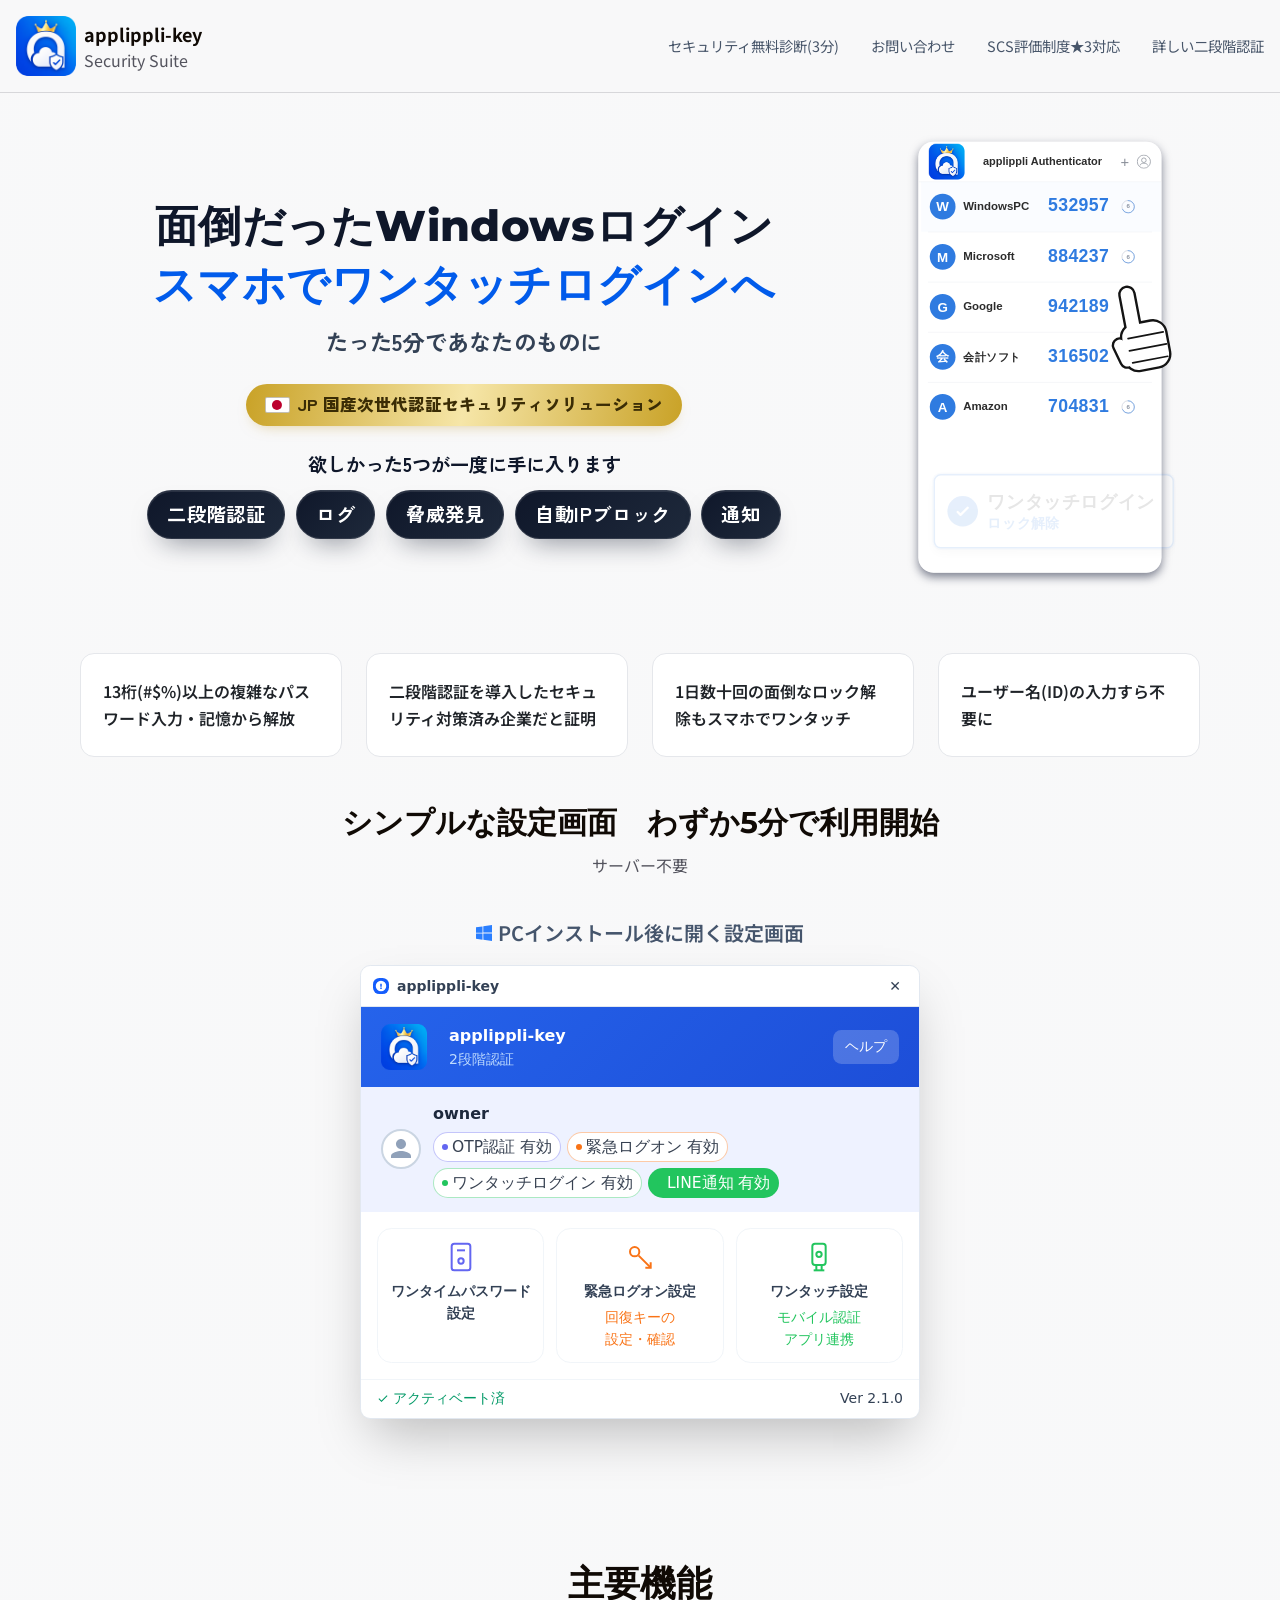
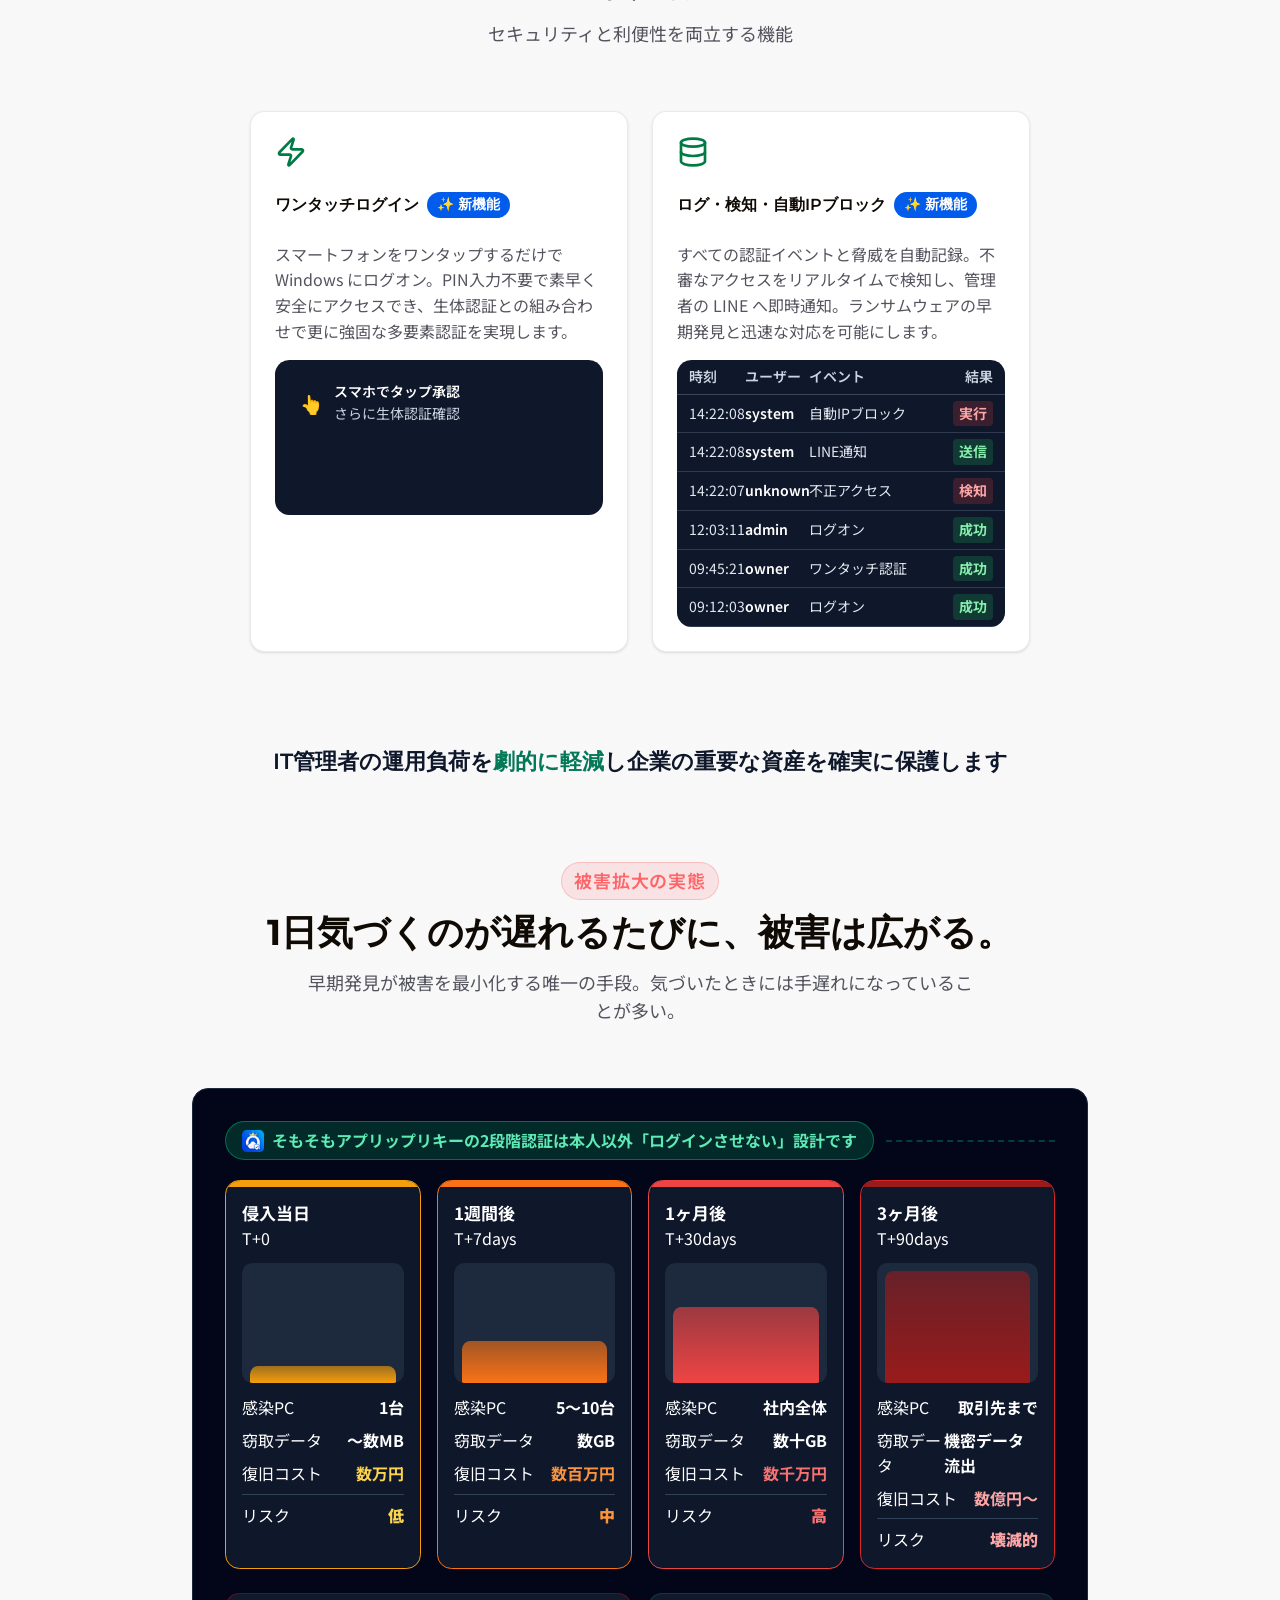
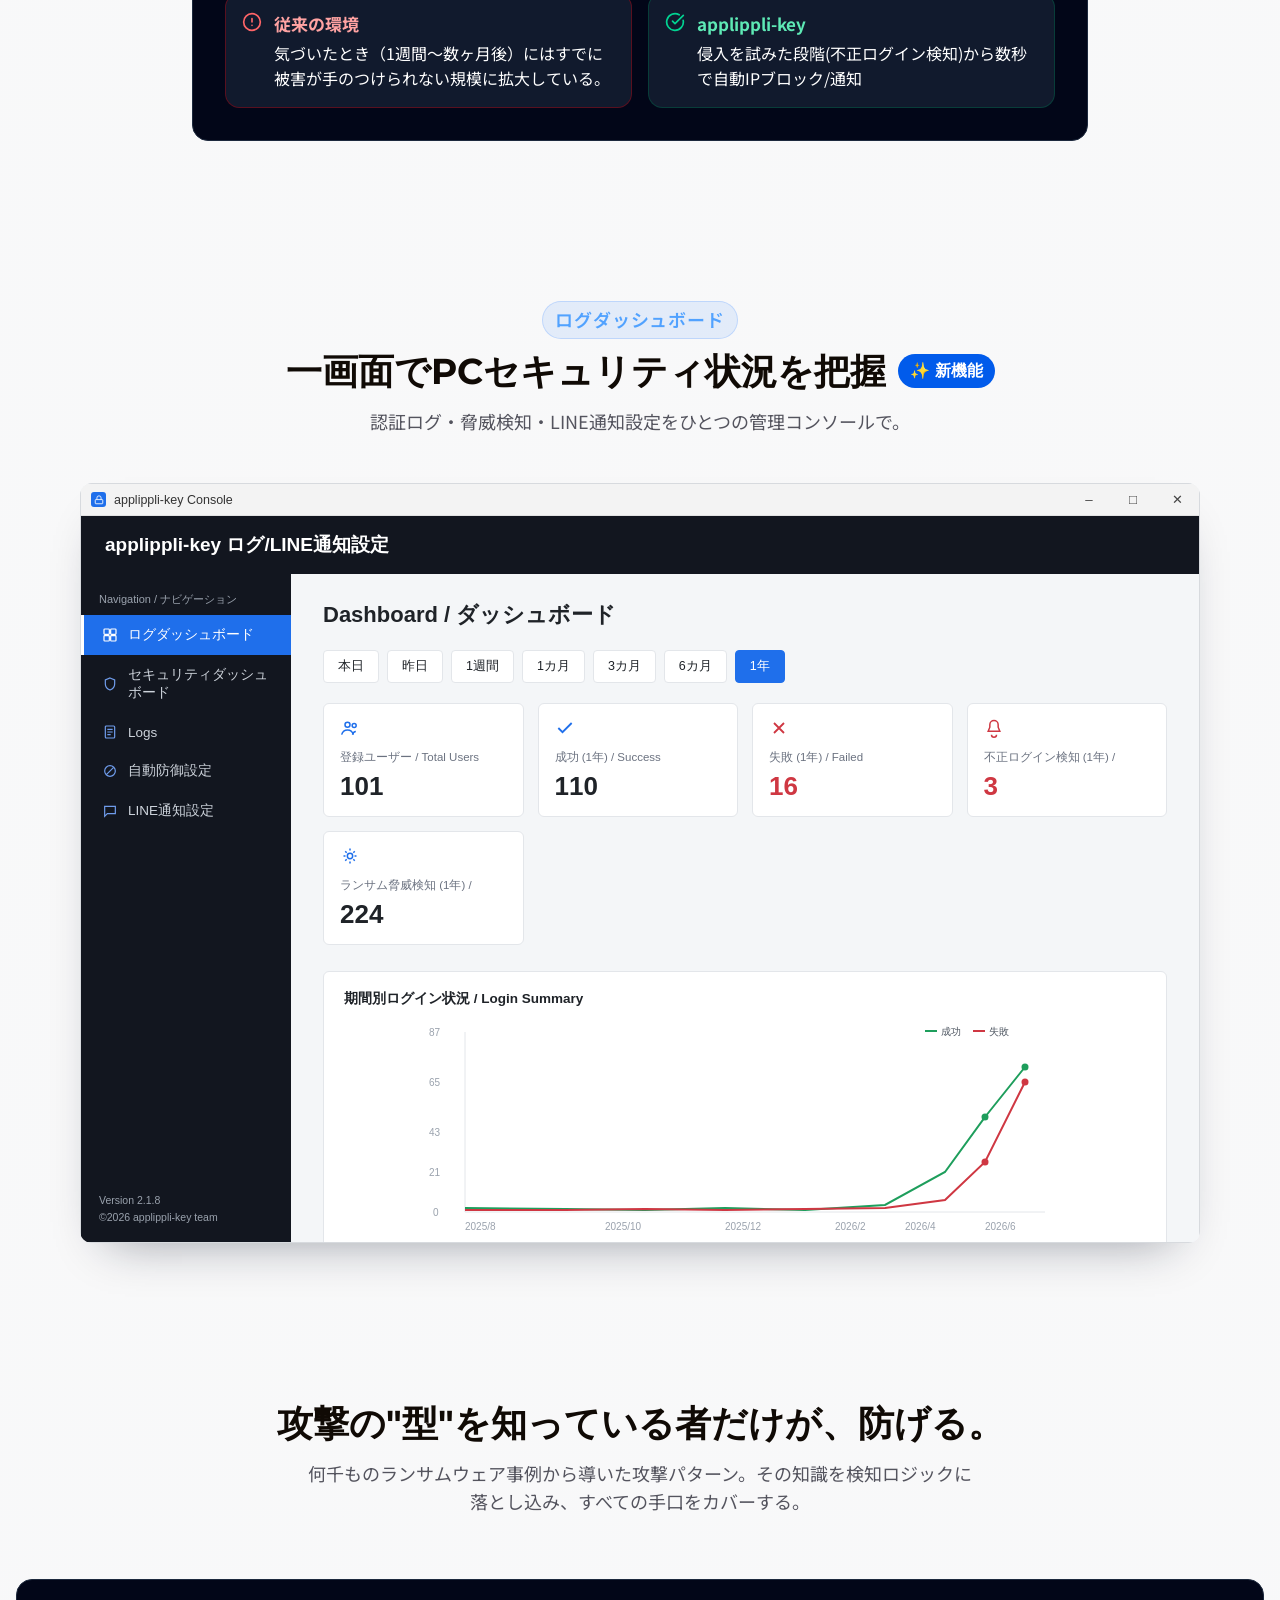
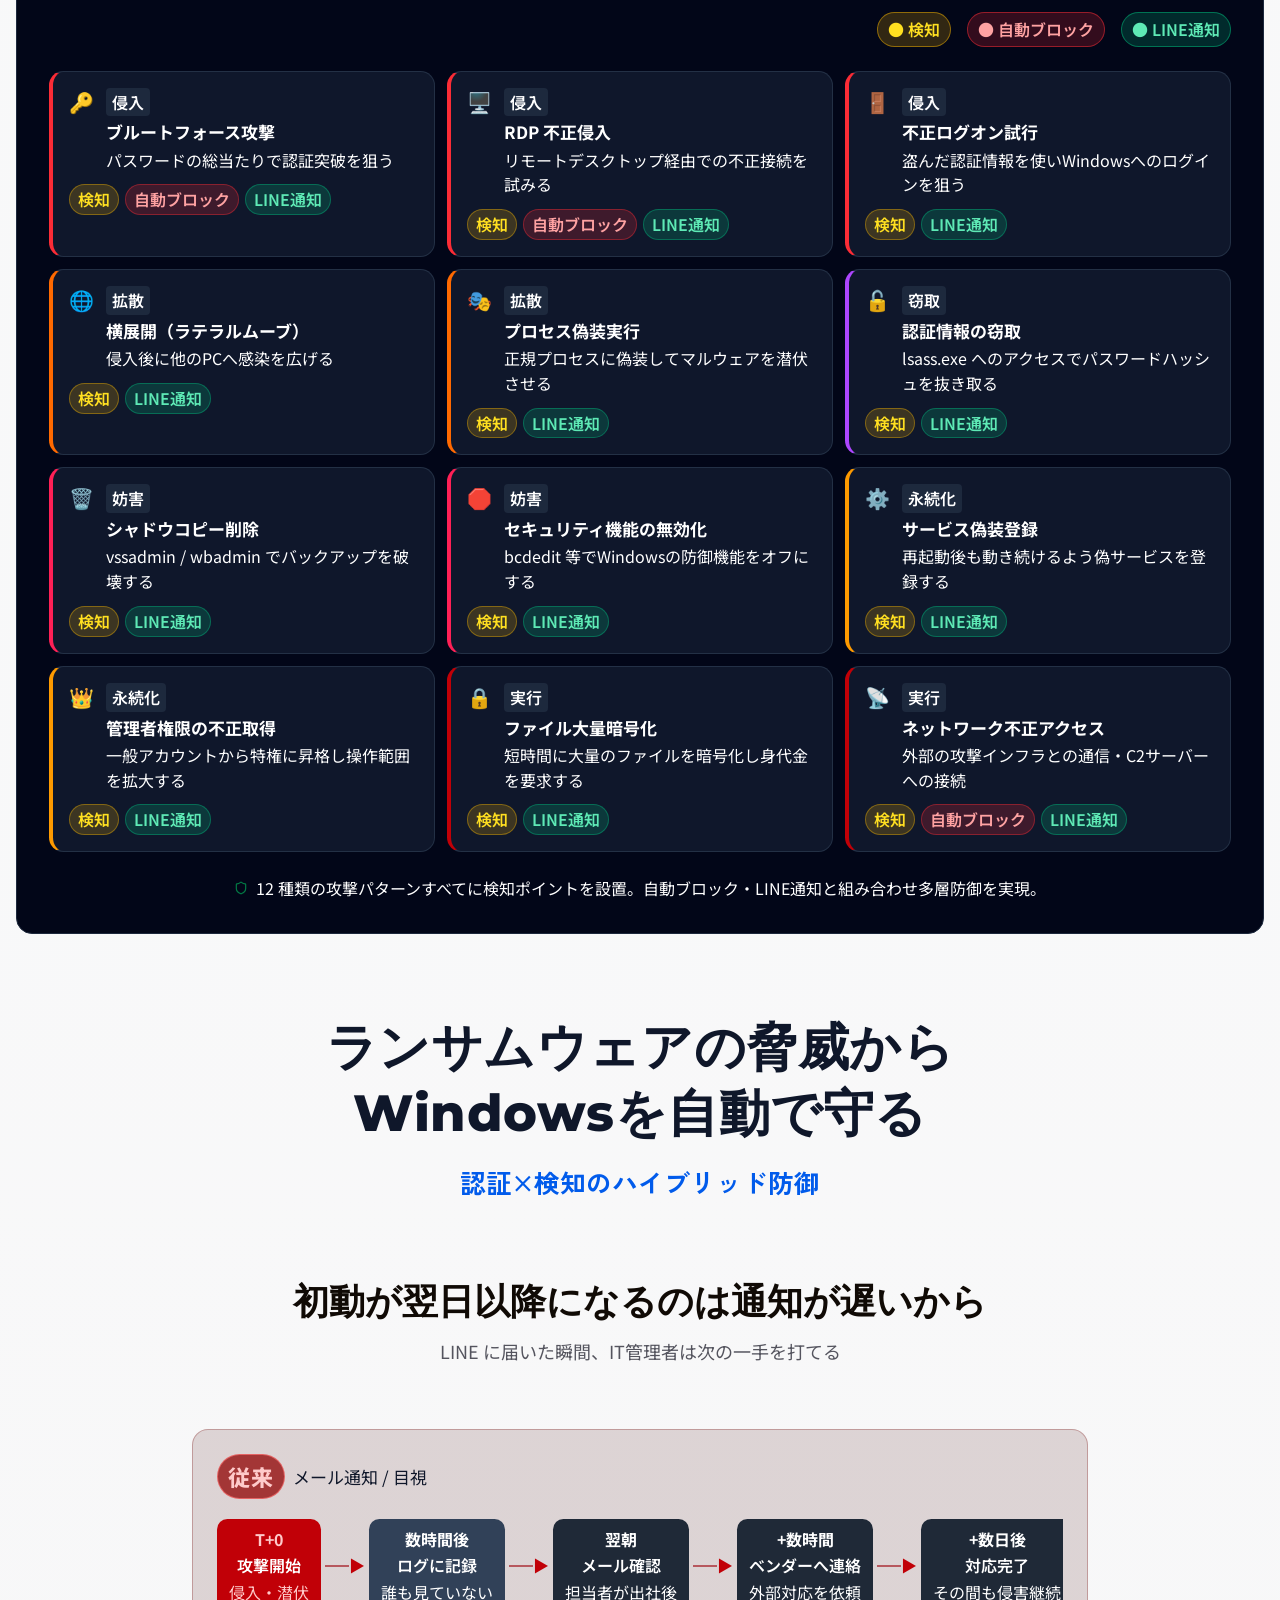
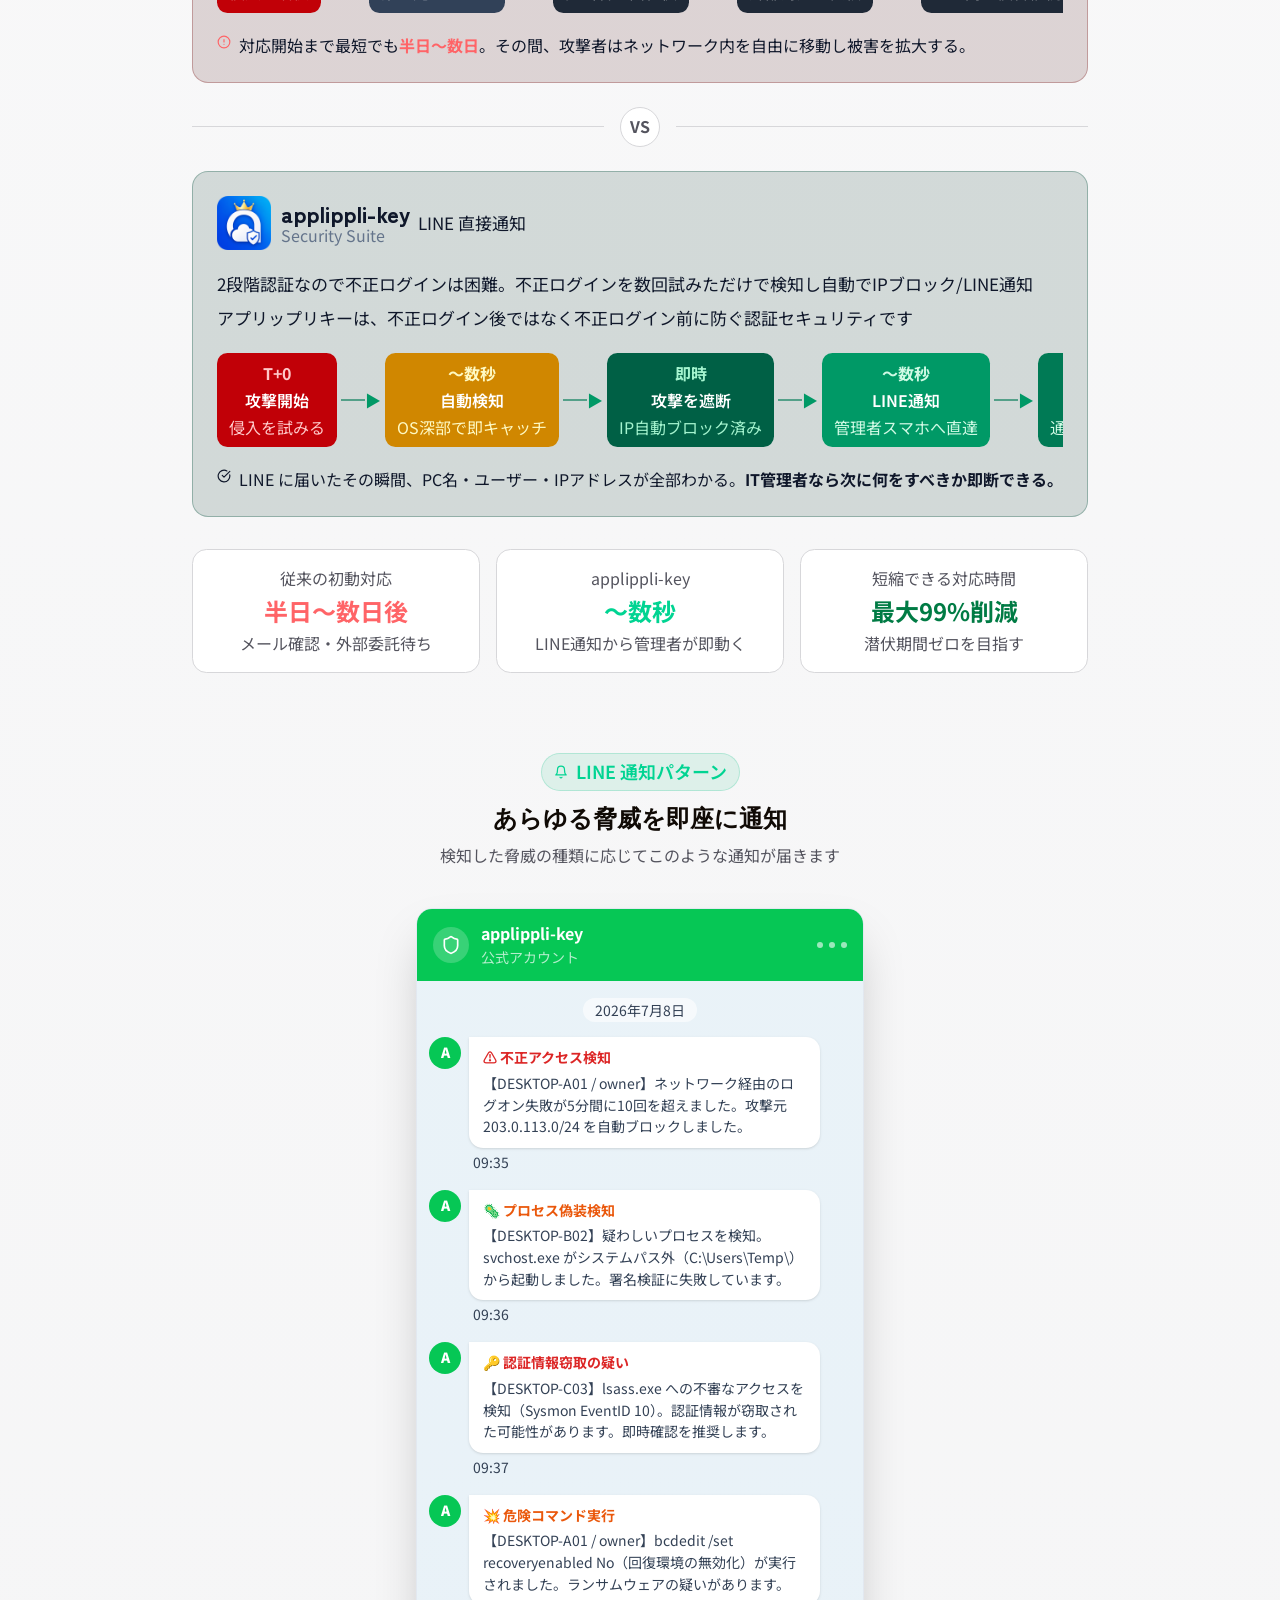
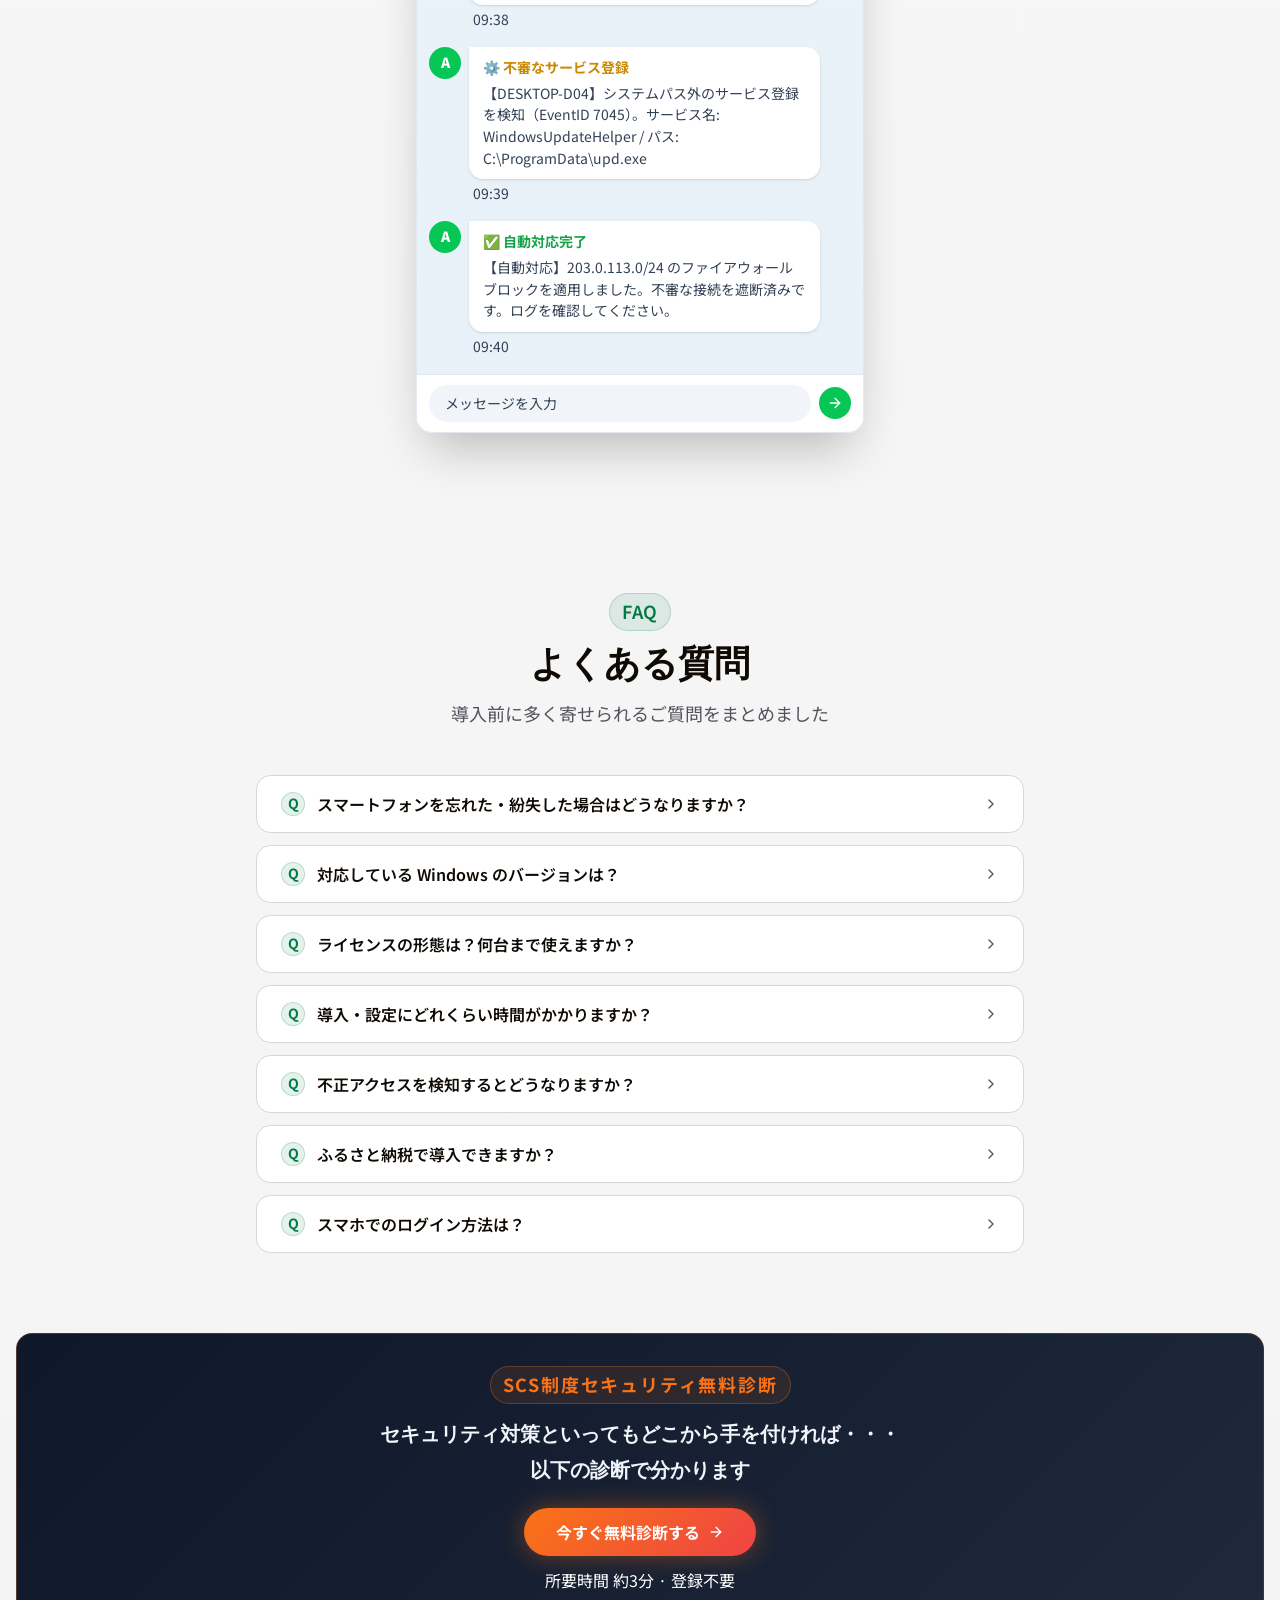
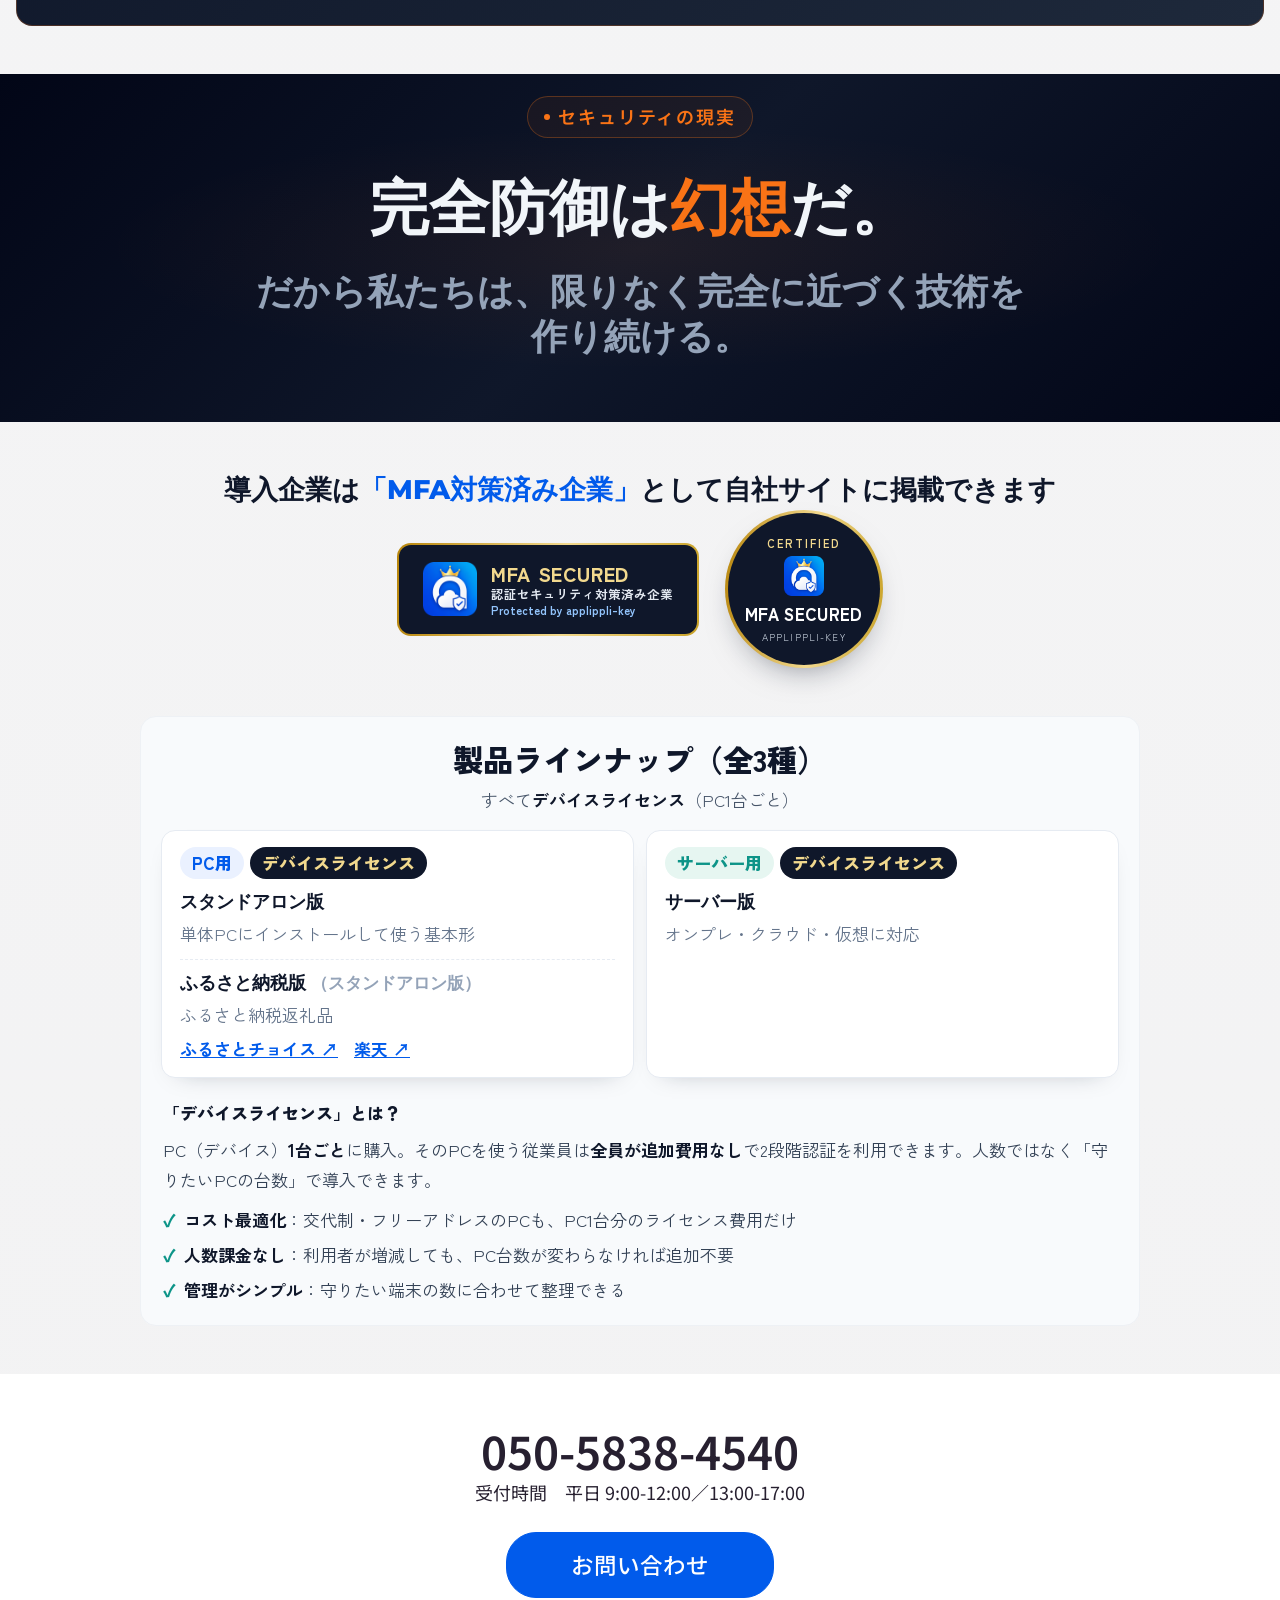
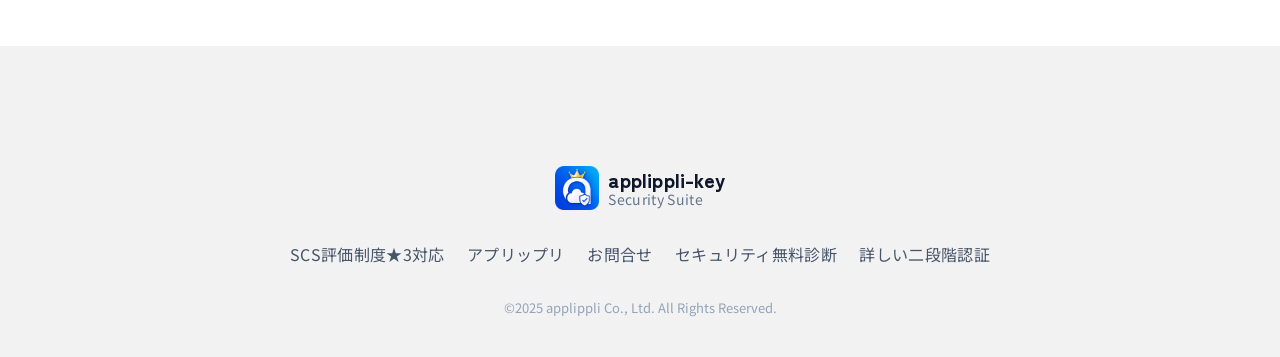
==== index.html @ da234229 "モバイル: ログ表の列重なり解消(13px+列幅調整)＋そもそも付近ロゴ2倍 - #ak-logdemo を新設し、19px化で崩れた列を13px+w-14/w-16調整で整列 - .ak-damag" ====
<!doctype html>
<html lang="ja">
<head>
<meta charset="UTF-8">
<meta name="viewport" content="width=device-width, initial-scale=1.0, maximum-scale=1">
<title>スマホワンタッチでWindowsログイン(2段階認証MFA化)｜applippli-key</title>
<meta name="description" content="OSの不正ログインを防ぐ「2段階認証・アクセスログ・脅威発見・自動IPブロック・LINE通知」　国産次世代認証セキュリティ">
<meta name="keywords" content="2段階認証,MFA,多要素認証,Windowsログイン,ワンタッチログイン,アクセスログ,脅威検知,自動IPブロック,LINE通知,ランサムウェア対策,認証セキュリティ,applippli-key,国産セキュリティ">
<meta name="robots" content="index, follow, max-image-preview:large, max-snippet:-1, max-video-preview:-1">
<link rel="canonical" href="https://key.applippli.co.jp/">
<meta property="og:type" content="website">
<meta property="og:site_name" content="applippli-key">
<meta property="og:title" content="スマホワンタッチでWindowsログイン(2段階認証MFA化)｜applippli-key">
<meta property="og:description" content="OSの不正ログインを防ぐ「2段階認証・アクセスログ・脅威発見・自動IPブロック・LINE通知」　国産次世代認証セキュリティ">
<meta property="og:url" content="https://key.applippli.co.jp/">
<meta property="og:image" content="https://key.applippli.co.jp/img/og-banner.png">
<meta property="og:image:width" content="1200">
<meta property="og:image:height" content="630">
<meta name="twitter:card" content="summary_large_image">
<meta name="twitter:title" content="スマホワンタッチでWindowsログイン(2段階認証MFA化)｜applippli-key">
<meta name="twitter:description" content="OSの不正ログインを防ぐ「2段階認証・アクセスログ・脅威発見・自動IPブロック・LINE通知」　国産次世代認証セキュリティ">
<meta name="twitter:image" content="https://key.applippli.co.jp/img/og-banner.png">
<link rel="icon" type="image/png" href="/img/key-logo.png">
<link href="https://fonts.googleapis.com/css2?family=Montserrat:wght@600;700;800&family=Noto+Sans+JP:wght@400;500;600;700&display=swap" rel="stylesheet">
<link href="https://fonts.googleapis.com/css2?family=Zen+Kaku+Gothic+New:wght@500;700;900&display=swap" rel="stylesheet">
<script type="application/ld+json">
{
  "@context": "https://schema.org",
  "@graph": [
    {
      "@type": "Organization",
      "@id": "https://key.applippli.co.jp/#organization",
      "name": "株式会社アプリップリ",
      "alternateName": [
        "applippli Co., Ltd.",
        "アプリップリ"
      ],
      "url": "https://applippli.co.jp/",
      "logo": "https://key.applippli.co.jp/img/key-logo.png",
      "image": [
        "https://key.applippli.co.jp/img/key-logo.png",
        "https://key.applippli.co.jp/img/og-banner.png"
      ],
      "description": "株式会社アプリップリは、福岡県を拠点に日本とアジアで展開しており「お役立ちと安心をまじめに提供する」クラウドプラットフォーマーです。業務ソフトをそのままクラウド化する「アプリップリクラウド」「DXPRO」や多要素認証「アプリップリキー」の提供をはじめ、地域デジタル通貨「かまししPAY」を通じた地方創生・DX推進など、IT技術で安心のビジネス環境と地域活性化を支えています。（創業：1980年5月5日／設立：2000年9月14日）",
      "foundingDate": "2000-09-14",
      "telephone": "+81-948-42-1570",
      "address": {
        "@type": "PostalAddress",
        "postalCode": "820-0202",
        "addressRegion": "福岡県",
        "addressLocality": "嘉麻市",
        "streetAddress": "山野875-2",
        "addressCountry": "JP"
      },
      "sameAs": [
        "https://applippli.co.jp/",
        "https://applippli.co.jp/company/",
        "https://www.facebook.com/applippli",
        "https://applippli.jp/",
        "https://applippli.com/",
        "https://soft-rental.com/",
        "https://applippli-key.com/"
      ],
      "contactPoint": [
        {
          "@type": "ContactPoint",
          "contactType": "sales",
          "telephone": "+81-50-5530-6203",
          "email": "shop@applippli.co.jp",
          "availableLanguage": [
            "Japanese"
          ]
        },
        {
          "@type": "ContactPoint",
          "contactType": "customer support",
          "telephone": "+81-50-5530-6203",
          "email": "sc-support@applippli.co.jp",
          "availableLanguage": [
            "Japanese"
          ]
        },
        {
          "@type": "ContactPoint",
          "contactType": "technical support",
          "telephone": "+81-50-5838-4540",
          "email": "bp-support@applippli.co.jp",
          "availableLanguage": [
            "Japanese"
          ]
        },
        {
          "@type": "ContactPoint",
          "contactType": "administrative",
          "telephone": "+81-948-42-1570",
          "email": "soumu@applippli.co.jp",
          "availableLanguage": [
            "Japanese"
          ]
        }
      ]
    },
    {
      "@type": "WebSite",
      "@id": "https://key.applippli.co.jp/#website",
      "url": "https://key.applippli.co.jp/",
      "name": "applippli-key",
      "inLanguage": "ja",
      "publisher": {
        "@id": "https://key.applippli.co.jp/#organization"
      }
    },
    {
      "@type": "SoftwareApplication",
      "@id": "https://key.applippli.co.jp/#software",
      "name": "applippli-key",
      "applicationCategory": "SecurityApplication",
      "operatingSystem": "Windows 10, Windows 11, Windows Server 2016 or later",
      "inLanguage": "ja",
      "url": "https://key.applippli.co.jp/",
      "image": "https://key.applippli.co.jp/img/og-banner.png",
      "description": "スマホワンタッチでWindowsログインを2段階認証（MFA）化。不正ログインを防ぐ「2段階認証・アクセスログ・脅威発見・自動IPブロック・LINE通知」を備えた国産次世代認証セキュリティ。",
      "publisher": {
        "@id": "https://key.applippli.co.jp/#organization"
      }
    },
    {
      "@type": "FAQPage",
      "@id": "https://key.applippli.co.jp/#faq",
      "mainEntity": [
        {
          "@type": "Question",
          "name": "スマートフォンを忘れた・紛失した場合はどうなりますか？",
          "acceptedAnswer": {
            "@type": "Answer",
            "text": "緊急ログオン機能により、事前に設定した回復キーを使って applippli-key 認証方式が一時的に無効化されます。従来の Windows パスワードを使用してログインが可能になります。"
          }
        },
        {
          "@type": "Question",
          "name": "対応している Windows のバージョンは？",
          "acceptedAnswer": {
            "@type": "Answer",
            "text": "Windows 10 / 11（64bit）以降、Windows Server 2016 以降に対応。スタンドアロン・オンプレだけでなく「仮想」「クラウド」にも対応しています。現在 iOS には対応しておりません。"
          }
        },
        {
          "@type": "Question",
          "name": "ライセンスの形態は？何台まで使えますか？",
          "acceptedAnswer": {
            "@type": "Answer",
            "text": "ライセンスは「デバイスライセンス」で、PC1台ごとにご利用いただけます。用途に応じて「スタンドアロン版（PC用）」「ふるさと納税版」「サーバー版」の3種類をご用意しています。"
          }
        },
        {
          "@type": "Question",
          "name": "導入・設定にどれくらい時間がかかりますか？",
          "acceptedAnswer": {
            "@type": "Answer",
            "text": "シンプルな設定画面で、わずか5分で利用を開始できます。"
          }
        },
        {
          "@type": "Question",
          "name": "不正アクセスを検知するとどうなりますか？",
          "acceptedAnswer": {
            "@type": "Answer",
            "text": "アクセスログの記録・脅威の検知・自動IPブロックを行い、管理者へLINE通知でお知らせします（通知は数秒）。"
          }
        },
        {
          "@type": "Question",
          "name": "ふるさと納税で導入できますか？",
          "acceptedAnswer": {
            "@type": "Answer",
            "text": "はい。ふるさと納税返礼品として提供しており、ふるさとチョイス・楽天ふるさと納税からお申し込みいただけます。"
          }
        },
        {
          "@type": "Question",
          "name": "スマホでのログイン方法は？",
          "acceptedAnswer": {
            "@type": "Answer",
            "text": "スマートフォンの認証アプリ「アプリップリオーセンティケーター（applippli Authenticator）」を使い、ワンタッチでWindowsにログインできます。Appstore等でインストールしてください。"
          }
        }
      ]
    }
  ]
}
</script>
<link rel="stylesheet" crossorigin href="/assets/index-BTMOcng_.css">
<style>

      /* 最多の極小テキストを底上げ（12px→14px, 14px→16px） */
      .text-xs { font-size: 14px !important; line-height: 1.55 !important; }
      .text-sm { font-size: 16px !important; line-height: 1.6 !important; }
      /* データテーブルのセル（10px→12px） */
      td, th { font-size: 12px !important; }
      /* ユーザー名/ホスト名など切り詰め表示の識別テキスト（10〜11px→12px） */
      .truncate.text-slate-400, .truncate.text-slate-500,
      .truncate.text-slate-700, .truncate.text-slate-800 { font-size: 12px !important; }
      /* グラフ(SVG)の軸ラベルなど極小文字（7〜9px→10px） */
      svg text { font-size: 10px !important; }

      /* ===== 指定の見出し・ラベルを「かなり大きく」 ===== */
      /* eyebrowラベル（被害拡大の実態 / ログダッシュボード / LINE 通知パターン） */
      .rounded-full.uppercase.tracking-wider { font-size: 18px !important; }
      span.text-xs.font-semibold.text-emerald-400 { font-size: 18px !important; }
      /* セクション小見出し（セキュリティの現実 / applippli-key のアプローチ / セキュリティ診断） */
      .tracking-widest { font-size: 18px !important; letter-spacing: 0.1em !important; }
      /* ソリューション名（次世代セキュリティソリューション / 国産ハイブリッド認証ソリューション） */
      .text-sm.font-semibold.text-accent,
      span.text-sm.font-semibold { font-size: 20px !important; white-space: nowrap !important; }
      /* ヒーローの3特徴ピル（不正ログインをブロック / 検知の壁 / 即時通知 とその説明） */
      /* 暗い背景なので文字色も白に。さらに拡大 */
      .flex.flex-col.items-center.gap-2 .text-sm { font-size: 22px !important; color: #ffffff !important; }
      .flex.flex-col.items-center.gap-2 .text-xs { font-size: 18px !important; color: #ffffff !important; }

      /* 比較タイムラインの列見出しバッジ（従来 / applippli-key）を強調 */
      [class*="bg-red-900/40"][class*="rounded-full"][class*="border-red-700/40"][class*="uppercase"][class*="tracking-wider"] {
        font-size: 22px !important; font-weight: 800 !important;
        color: #fecaca !important; background-color: rgba(153, 27, 27, 0.85) !important;
        border-color: rgba(248, 113, 113, 0.75) !important;
      }
      [class*="bg-emerald-900/40"][class*="rounded-full"][class*="border-emerald-700/40"][class*="uppercase"][class*="tracking-wider"] {
        font-size: 22px !important; font-weight: 800 !important;
        color: #d1fae5 !important; background-color: rgba(6, 95, 70, 0.85) !important;
        border-color: rgba(52, 211, 153, 0.75) !important;
      }

      /* 比較タイムライン（従来 / applippli-key）の文字を拡大 */
      .space-y-6.max-w-4xl .text-xs,
      [class*="bg-slate-950"] .text-xs { font-size: 16px !important; }
      .space-y-6.max-w-4xl .text-sm,
      [class*="bg-slate-950"] .text-sm { font-size: 17px !important; }
      /* 診断カードの補足（所要時間 約3分 · 登録不要）：暗い背景なので白文字に */
      p.mt-3.text-xs { font-size: 16px !important; color: #ffffff !important; }
      /* ヘッダーのブランド副題（Security Suite） */
      header .text-xs { font-size: 16px !important; }

      /* ===== 最上部の空白に「答え」メッセージを配置 ===== */
      /* ヒーローの上パディングを0に（背景バナーを最上段にぴったり） */
      section[class*="md:py-32"] { padding-top: 0 !important; padding-bottom: 0.5rem !important; }

      /* 初回チラつき防止（要素は足さず #root の表示制御のみ）: 加工が当たるまで隠す */
      #root { visibility: hidden; }
      #root.ak-ready { visibility: visible; }

      /* 最上段：答えメッセージ（背景なし・クリーン） */
      .ah2 { width: 100%; max-width: 100%; margin: 0 auto 1.5rem; }
      .ah2 .ah-card { position: relative; text-align: center; width: 100%; border-radius: 1.25rem; padding: 2.25rem 2.5rem; }
      .ah2 .ah-headline { font-size: clamp(1.85rem, 4.8vw, 3rem); font-weight: 800; line-height: 1.4; color: #0f172a; margin: 0 0 1.2rem; }
      .ah2 .ah-accent {
        background: linear-gradient(90deg, #059669, #2563eb);
        -webkit-background-clip: text; background-clip: text;
        -webkit-text-fill-color: transparent; color: #059669;
      }
      .ah2 .ah-sub { display: flex; flex-wrap: wrap; gap: 0.6rem; justify-content: center; align-items: center; margin: 0 0 1.5rem; }
      .ah2 .ah-chip {
        display: inline-flex; align-items: center; gap: 0.35rem;
        font-size: clamp(0.92rem, 2.4vw, 1.1rem); font-weight: 700; color: #065f46;
        background: #ffffff; border: 1px solid rgba(16,185,129,0.45);
        border-radius: 999px; padding: 0.45rem 1rem; box-shadow: 0 2px 6px -2px rgba(16,185,129,0.3);
      }
      .ah2 .ah-sub-tail { font-size: clamp(0.95rem, 2.4vw, 1.15rem); font-weight: 700; color: #334155; }
      .ah2 .ah-highlight {
        text-align: left; font-size: clamp(1.12rem, 2.9vw, 1.45rem); line-height: 1.9; font-weight: 600;
        color: #0f172a; border-radius: 0.9rem; padding: 1.3rem 1.5rem; border-left: 6px solid #10b981;
      }
      .ah2 .ah-highlight b { color: #047857; font-weight: 800; }
      /* ① 背景なし（クリーン） */
      #answer-hero-a .ah-card { background: transparent; border: none; box-shadow: none; padding: 1rem 0.5rem 1.5rem; }
      #answer-hero-a .ah-highlight { background: transparent; border: none; border-left: none; padding: 0; text-align: center; }
      /* 上部バナー：3つの利点 */
      #answer-hero-a .ah-benefits {
        display: flex; flex-wrap: wrap; justify-content: center; align-items: center; margin-top: 1.6rem;
      }
      #answer-hero-a .ah-benefits span {
        position: relative; padding: 0.2rem 1.5rem;
        font-size: clamp(1rem, 2.4vw, 1.2rem); font-weight: 700; color: #0f172a;
      }
      #answer-hero-a .ah-benefits span:not(:first-child)::before {
        content: ""; position: absolute; left: 0; top: 50%; transform: translateY(-50%);
        width: 1px; height: 1.05em; background: rgba(15,23,42,0.18);
      }
      @media (max-width: 640px) {
        #answer-hero-a .ah-benefits { flex-direction: column; gap: 0.55rem; }
        #answer-hero-a .ah-benefits span { padding: 0.2rem 0; }
        #answer-hero-a .ah-benefits span:not(:first-child)::before { display: none; }
      }

      /* 全幅(100vw)バナーのスクロールバー分はみ出しを抑止（縦スクロール/stickyは維持） */
      html, body { overflow-x: clip; }
      /* 最上段：クリーン背景 + 大きな見出し + スマホ画面（横いっぱい・上余白なし） */
      #top-banner {
        width: 100vw; margin-left: calc(50% - 50vw); margin-top: 0; margin-bottom: 1.5rem;
        padding: 0 1.25rem 1rem;
        background: transparent;
      }
      #top-banner { font-family: 'Zen Kaku Gothic New', 'Noto Sans JP', sans-serif; }
      #top-banner .tb-inner { max-width: 1120px; margin: 0 auto; display: flex; align-items: center; gap: 2rem; }
      #top-banner .tb-text { flex: 1 1 auto; text-align: left; min-width: 0; margin-top: 2.4rem; }
      /* スマホ画像が無いとき（tb-text のみ）は中央寄せ */
      #top-banner .tb-text:only-child { text-align: center; margin: 0 auto; max-width: 900px; }
      #top-banner .tb-text:only-child .tb-chips { justify-content: center; }
      #top-banner .tb-text:only-child .tb-desc { margin-left: auto; margin-right: auto; border-left: none; padding-left: 0; }
      #top-banner .tb-headline {
        font-size: clamp(1.7rem, 3.8vw, 2.7rem); font-weight: 800; line-height: 1.35;
        color: #0f172a; letter-spacing: 0.01em; margin: 0; text-align: center;
      }
      #top-banner .tb-sub {
        margin: 0.7rem 0 0; text-align: center; font-weight: 700;
        font-size: clamp(1.05rem, 2.2vw, 1.4rem); color: #334155; letter-spacing: 0.01em;
      }
      #top-banner .tb-accent {
        background: none; color: #015beb; -webkit-text-fill-color: #015beb;
      }
      #top-banner .tb-desc {
        margin: 1.6rem 0 0; max-width: 34ch;
        font-size: clamp(1.25rem, 2.5vw, 1.7rem); line-height: 1.7; font-weight: 500; color: #334155;
        padding-left: 1rem; border-left: 3px solid rgba(13,148,136,0.55);
      }
      #top-banner .tb-desc b { color: #0f172a; font-weight: 700; }
      /* モバイル：横スクロール領域のヒント */
      .ak-hscroll-hint {
        display: none; align-items: center; justify-content: center; gap: 0.5rem;
        margin: 0 0 0.4rem; font-size: 12px; font-weight: 600; color: #64748b;
        font-family: 'Noto Sans JP', sans-serif; transition: opacity 0.4s;
      }
      .ak-hscroll-hint span { color: #015beb; font-size: 10px; }
      .ak-hscroll-hint.ak-hint-done { opacity: 0.35; }
      @media (max-width: 768px) {
        .ak-hscroll-hint { display: flex; }
        .ak-hscroll { -webkit-overflow-scrolling: touch; scrollbar-width: thin; }
        .ak-hscroll::-webkit-scrollbar { height: 6px; }
        .ak-hscroll::-webkit-scrollbar-thumb { background: #cbd5e1; border-radius: 3px; }
        .ak-hscroll::-webkit-scrollbar-track { background: #f1f5f9; }
        /* ログ機能デモ：静的コピーは一切動かさない */
        .ak-demo-clone, .ak-demo-clone * { animation: none !important; transition: none !important; }
        /* 被害拡大の4列表：本来幅にして横スクロール */
        .ak-damage-card { overflow-x: auto !important; -webkit-overflow-scrolling: touch; }
        .ak-wide-grid { min-width: 620px !important; }
        /* ゼロトラストのセクションを非表示 */
        .ak-hide-mobile { display: none !important; }
        /* 小さすぎるテキストを底上げ（読みやすさ優先） */
        section .text-xs { font-size: 19px !important; }
        section .text-sm { font-size: 19px !important; }
        #top-banner .tb-sub, #top-banner .tb-lead, #top-banner .tb-chip,
        #ak-trust .ak-trust-sub, #ak-tagline, #moved-mission .mm-1 { font-size: 19px !important; }
        .bc-desc { font-size: 19px !important; }
        .ak-serverfree { font-size: 21px !important; }
        .ak-damage-card .text-xs.text-emerald-300 { font-size: 20px !important; line-height: 1.5; color: #ffffff !important; }
        .ak-damage-card img.animate-pulse { width: 44px !important; height: 44px !important; }
        #ak-logdemo .text-xs { font-size: 13px !important; }
        #ak-logdemo .w-14 { width: 4.9rem !important; }
        #ak-logdemo .w-16 { width: 4.2rem !important; }
        #moved-hero .mh-sub { font-size: 21px !important; }
        #feat-note { font-size: 24px !important; line-height: 1.55; }
        #ak-trust .ak-trust-head { font-size: 24px !important; }
        #top-banner .tb-sols { display: block !important; text-align: center; max-width: 100%; }
        #top-banner .tb-sols span {
          display: inline-block !important; box-sizing: border-box;
          font-size: 20px !important; white-space: normal !important;
          max-width: 340px !important; width: auto !important; text-align: center;
          line-height: 1.55; border-radius: 22px !important; padding: 0.65rem 1.4rem !important;
        }
        #top-banner .tb-sols .jp-flag { display: inline-block; vertical-align: -2px; margin-right: 4px; }
        #top-banner .tb-sols .jp-br { display: inline; }
      }
      /* 「アプローチ」行の下へ移動したミッション文 */
      #moved-mission {
        text-align: center; margin: -0.5rem 0 2rem;
        font-family: 'Zen Kaku Gothic New', 'Noto Sans JP', sans-serif;
      }
      #moved-mission .mm-1 { margin: 0; font-size: clamp(1rem, 2.2vw, 1.35rem); font-weight: 700; color: #334155; }
      #moved-mission .mm-2 { margin: 0.2rem 0 0; font-size: clamp(1.2rem, 2.8vw, 1.7rem); font-weight: 800; color: #015beb; }
      /* ログダッシュボード Console（専用モックアップの iframe に差し替え） */
      #ak-console-wrap { width: 100%; max-width: 1120px; margin: 0 auto; }
      #ak-console-frame {
        display: block; width: 100%; height: 760px; border: 0; border-radius: 12px;
        box-shadow: 0 24px 48px -28px rgba(15,23,42,0.45); background: #f4f6f8;
      }
      @media (max-width: 768px) {
        /* スマホ: アプリUIが潰れないよう最小幅を確保し、枠内で横スクロール */
        #ak-console-wrap { overflow-x: auto; -webkit-overflow-scrolling: touch; border-radius: 12px; }
        #ak-console-frame { width: 900px; height: 620px; border-radius: 0; }
      }
      /* 導入証明トラストバッジ */
      #ak-trust { padding: 3rem 1.25rem; font-family: 'Zen Kaku Gothic New','Noto Sans JP',sans-serif; }
      #ak-trust .ak-trust-wrap { max-width: 1000px; margin: 0 auto; text-align: center; }
      #ak-trust .ak-trust-head { margin: 0; font-size: clamp(1.15rem,2.6vw,1.7rem); font-weight: 800; color: #0f172a; line-height: 1.5; }
      #ak-trust .ak-trust-accent { color: #015beb; }
      #ak-trust .ak-trust-sub { margin: 0.6rem 0 1.8rem; font-size: clamp(0.95rem,1.9vw,1.1rem); color: #475569; font-weight: 600; }
      #ak-trust .ak-trust-badges { display: flex; flex-wrap: wrap; gap: 1.6rem; align-items: center; justify-content: center; }
      .ak-badge-c { display: inline-flex; align-items: center; gap: 14px; background: #0f172a; border: 2px solid transparent; background-image: linear-gradient(#0f172a,#0f172a),linear-gradient(95deg,#b8860b,#f2d98e 55%,#c9a227); background-origin: border-box; background-clip: padding-box,border-box; border-radius: 14px; padding: 16px 24px; }
      .ak-badge-logo { width: 54px; height: 54px; object-fit: contain; flex: 0 0 auto; }
      .ak-badge-txt { display: flex; flex-direction: column; line-height: 1.25; text-align: left; }
      .ak-badge-en { font-size: 20px; font-weight: 900; color: #f2d98e; letter-spacing: 0.03em; }
      .ak-badge-jp { font-size: 12.5px; color: #e2e8f0; font-weight: 600; }
      .ak-badge-by { font-size: 11.5px; color: #93c5fd; font-weight: 700; margin-top: 2px; }
      .ak-seal { display: inline-flex; flex-direction: column; align-items: center; justify-content: center; width: 158px; height: 158px; border-radius: 50%; background: #0f172a; border: 3px solid transparent; background-image: linear-gradient(#0f172a,#0f172a),linear-gradient(95deg,#b8860b,#f2d98e 55%,#c9a227); background-origin: border-box; background-clip: padding-box,border-box; color: #fff; text-align: center; box-shadow: 0 14px 34px -18px rgba(15,23,42,.6); }
      .ak-seal-top { font-size: 11px; letter-spacing: 0.18em; color: #f2d98e; font-weight: 700; }
      .ak-seal-logo { width: 40px; height: 40px; object-fit: contain; margin: 5px 0; }
      .ak-seal-mid { font-size: 17px; font-weight: 900; letter-spacing: 0.02em; }
      .ak-seal-bot { font-size: 9.5px; letter-spacing: 0.12em; color: #cbd5e1; margin-top: 3px; }
      /* 製品ラインナップ＋デバイスライセンス（案①） */
      #ak-lineup { padding: 0 1.25rem 3rem; font-family: 'Zen Kaku Gothic New','Noto Sans JP',sans-serif; }
      #ak-lineup .lu-wrap { max-width: 1000px; margin: 0 auto; background: #f8fafc; border: 1px solid #eef1f5; border-radius: 16px; padding: 20px; }
      #ak-lineup .lu-head { text-align: center; font-weight: 900; font-size: clamp(1.35rem,3vw,1.9rem); margin: 0 0 4px; color: #0f172a; }
      #ak-lineup .lu-sub { text-align: center; font-size: 17px; color: #475569; margin: 0 0 18px; }
      #ak-lineup .lu-sub b { color: #0f172a; }
      #ak-lineup .lu-grid { display: grid; grid-template-columns: 1fr 1fr; gap: 12px; }
      #ak-lineup .lu-card { background: #fff; border: 1px solid #e6ebf2; border-radius: 14px; padding: 16px 18px; box-shadow: 0 10px 24px -18px rgba(15,23,42,.35); }
      #ak-lineup .lu-tag { display: inline-block; font-size: 17px; font-weight: 800; padding: 3px 12px; border-radius: 999px; }
      #ak-lineup .lu-tag.pc { background: #eaf1ff; color: #015beb; }
      #ak-lineup .lu-tag.sv { background: #e6f6f1; color: #0d9488; }
      #ak-lineup .lu-lic { display: inline-block; font-size: 17px; font-weight: 800; padding: 3px 12px; border-radius: 999px; background: #0f172a; color: #f2d98e; margin-left: 6px; }
      #ak-lineup .lu-item { margin-top: 10px; }
      #ak-lineup .lu-item + .lu-item { padding-top: 10px; border-top: 1px dashed #e6ebf2; }
      #ak-lineup .lu-item h4 { margin: 0 0 4px; font-size: 18px; font-weight: 800; color: #0f172a; }
      #ak-lineup .lu-item .lu-note { font-size: 17px; color: #94a3b8; font-weight: 600; }
      #ak-lineup .lu-item p { font-size: 17px; color: #64748b; margin: 0; line-height: 1.7; }
      #ak-lineup .lu-links { margin-top: 6px; display: flex; gap: 16px; flex-wrap: wrap; }
      #ak-lineup .lu-links a { color: #015beb; font-weight: 700; font-size: 17px; text-decoration: underline; }
      #ak-lineup .lu-explain { margin-top: 16px; background: transparent; border-left: none; border-radius: 0; padding: 6px 2px 0; }
      #ak-lineup .lu-explain .lu-et { font-weight: 800; font-size: 17px; margin: 0 0 9px; color: #0f172a; }
      #ak-lineup .lu-explain .lu-ep { font-size: 17px; color: #334155; line-height: 1.8; margin: 0 0 10px; }
      #ak-lineup .lu-explain .lu-ep b { color: #0f172a; }
      #ak-lineup .lu-merit { display: flex; gap: 8px; align-items: flex-start; font-size: 17px; color: #334155; line-height: 1.7; margin-top: 6px; }
      #ak-lineup .lu-merit .ck { color: #0d9488; font-weight: 900; flex: 0 0 auto; }
      #ak-lineup .lu-merit b { color: #0f172a; }
      @media (max-width: 640px) { #ak-lineup .lu-grid { grid-template-columns: 1fr; } }
      /* フッター：テキストリンクのみ */
      #akey-footer-links {
        display: flex; flex-wrap: wrap; justify-content: center; align-items: center;
        gap: 1.4rem; padding: 2.5rem 1.25rem; font-family: 'Noto Sans JP', sans-serif;
      }
      footer { border-top: none !important; }
      #akey-footer-links .fl-brandrow { flex-basis: 100%; width: 100%; display: flex; justify-content: center; margin-bottom: 0.6rem; }
      #akey-footer-links .fl-brand {
        display: inline-flex; align-items: center; gap: 0.6rem; text-decoration: none;
      }
      #akey-footer-links .fl-logo { width: 44px; height: 44px; object-fit: contain; flex: 0 0 auto; }
      #akey-footer-links .fl-brand-text { display: inline-flex; flex-direction: column; line-height: 1.15; }
      #akey-footer-links .fl-brand-name {
        font-size: 1.25rem; font-weight: 800; color: #0f172a; letter-spacing: 0.01em;
        font-family: 'Zen Kaku Gothic New', 'Noto Sans JP', sans-serif;
      }
      #akey-footer-links .fl-brand-sub { font-size: 14px; font-weight: 400; color: #64748b; font-family: 'Noto Sans JP', sans-serif; }
      #akey-footer-links a {
        color: #475569; font-size: 16px; font-weight: 400; letter-spacing: 0.02em;
        font-family: 'Noto Sans JP', sans-serif;
        text-decoration: none; transition: color 0.15s;
      }
      #akey-footer-links a:hover { color: #015beb; }
      #akey-footer-links .fl-sep { display: none; }
      #akey-footer-links .fl-copy {
        flex-basis: 100%; width: 100%; margin: 0.6rem 0 0; text-align: center;
        font-size: 13px; font-weight: 400; color: #94a3b8;
      }
      @media (max-width: 600px) { #akey-footer-links .fl-sep { display: none; } #akey-footer-links { gap: 0.9rem 1.4rem; } }
      /* フッター直上：ビジネスパートナー専用ダイヤル */
      #akey-contact {
        text-align: center; padding: 3rem 1.25rem; background: #ffffff;
        font-family: 'Noto Sans JP', sans-serif;
      }
      #akey-contact .ac-dial { margin: 0; font-size: clamp(1.15rem, 3.4vw, 25.5px); font-weight: 400; color: #272030; }
      #akey-contact .ac-num { margin: 0.4rem 0; font-size: clamp(2rem, 8vw, 45px); font-weight: 600; line-height: 1; color: #272030; }
      #akey-contact .ac-hrs { margin: 0; font-size: clamp(0.95rem, 2.4vw, 18px); font-weight: 400; color: #272030; }
      #akey-contact .ac-inq {
        display: inline-block; margin-top: 1.6rem; padding: 15px 64px; border-radius: 30px;
        background: #015beb; border: 1px solid #015beb; color: #fefefe;
        font-size: clamp(1.05rem, 2.6vw, 22.5px); font-weight: 500; text-decoration: none;
      }
      #akey-contact .ac-inq:hover { background: #0148bd; border-color: #0148bd; }
      /* タイムラインブロック：applippli-key ヘッダー青系＋ロゴ＋説明 */
      .akey-wm { display: inline-flex; align-items: center; gap: 0.65rem; }
      .akey-tl-logo { width: 54px; height: 54px; object-fit: contain; flex: 0 0 auto; }
      .akey-wm-text { display: inline-flex; flex-direction: column; line-height: 1.15; }
      .akey-wm-name {
        font-size: 1.4rem; font-weight: 800; color: #0f172a; letter-spacing: 0.01em;
        font-family: 'Zen Kaku Gothic New', 'Noto Sans JP', sans-serif;
      }
      .akey-wm-sub { font-size: 16px; font-weight: 400; color: #64748b; font-family: 'Noto Sans JP', sans-serif; }
      #akey-tl-desc { margin: 0 0 1.25rem; }
      #akey-tl-desc p {
        margin: 0.35rem 0; font-size: 17px; line-height: 1.7; font-weight: 400;
        color: #0f172a; font-family: 'Noto Sans JP', sans-serif;
      }
      #akey-tl-desc p b { font-weight: 400; color: inherit; }
      #akey-tl-desc .akey-tl-strong { color: #0f172a; font-weight: 400; }
      #akey-tl-desc .akey-tl-strong b { font-weight: 400; color: inherit; }
      /* 「効果を発揮する設計」バッジ直下の一行 */
      #akey-subline {
        margin: 0.6rem 0 0; text-align: center;
        font-size: clamp(0.95rem, 1.9vw, 1.15rem); font-weight: 700; color: #e2e8f0;
        font-family: 'Zen Kaku Gothic New', 'Noto Sans JP', sans-serif;
      }
      #akey-subline .akey-rate { color: #34d399; margin-left: 0.2em; }
      /* バナー直下：欲しかった4機能カード（機能カードと同じデザイン性） */
      #benefit-cards { width: 100%; padding: 0.5rem 1.25rem 2.5rem; font-family: 'Noto Sans JP', sans-serif; }
      #benefit-cards .bc-wrap { max-width: 1120px; margin: 0 auto; }
      #benefit-cards .bc-grid {
        display: grid; grid-template-columns: repeat(4, minmax(0, 1fr)); gap: 1.5rem;
      }
      #benefit-cards .bc-card {
        background: #ffffff; border: 1px solid #e5e7eb; border-radius: 14px;
        padding: 24px 22px; display: flex; flex-direction: column; gap: 12px;
      }
      #benefit-cards .bc-ico { display: none; }
      #benefit-cards .bc-title { display: none; }
      #benefit-cards .bc-desc { font-size: 16px; font-weight: 600; color: #1f2328; line-height: 1.7; }
      @media (max-width: 900px) { #benefit-cards .bc-grid { grid-template-columns: repeat(2, minmax(0, 1fr)); } }
      @media (max-width: 520px) { #benefit-cards .bc-grid { grid-template-columns: 1fr; } }
      /* 機能カード: ワンタイム削除後は2カラム */
      .ak-grid2 { grid-template-columns: repeat(2, minmax(0, 1fr)) !important; max-width: 780px; margin-left: auto; margin-right: auto; }
      @media (max-width: 768px) { .ak-grid2 { grid-template-columns: 1fr !important; } }
      /* LINE ブロック上に移動したヒーロー見出し */
      #moved-hero {
        max-width: 1120px; margin: 0 auto; padding: 0 1.25rem;
        text-align: center; font-family: 'Zen Kaku Gothic New', 'Noto Sans JP', sans-serif;
      }
      #moved-hero .mh-title {
        margin: 0; font-size: clamp(1.9rem, 4.5vw, 3.2rem); font-weight: 800;
        line-height: 1.3; color: #0f172a; letter-spacing: 0.01em;
      }
      #moved-hero .mh-sub {
        margin: 1rem 0 0; font-size: clamp(1.15rem, 2.6vw, 1.6rem); font-weight: 700; color: #015beb;
      }
      /* チップ群の導入文 */
      #top-banner .tb-lead {
        margin: 1.5rem 0 0; font-size: clamp(1rem, 2vw, 1.2rem); font-weight: 700; color: #0f172a;
        text-align: center;
      }
      /* 機能チップ（ダークなプレミアム pill・見出しの上） */
      #top-banner .tb-chips { display: flex; flex-wrap: wrap; gap: 0.65rem; margin: 0.7rem 0 0; justify-content: center; }
      #top-banner .tb-chip {
        display: inline-flex; align-items: center;
        font-size: clamp(0.98rem, 1.9vw, 1.2rem); font-weight: 700; color: #ffffff; letter-spacing: 0.03em;
        background: linear-gradient(135deg, #0f172a 0%, #1e293b 100%);
        border: 1px solid rgba(255,255,255,0.12);
        border-radius: 999px; padding: 0.58rem 1.2rem;
        box-shadow: 0 14px 28px -14px rgba(15,23,42,0.6), inset 0 1px 0 rgba(255,255,255,0.10);
      }
      #top-banner .tb-chip i { font-style: normal; font-size: 1.08rem; line-height: 1; }
      #top-banner .tb-tail { display: none; }
      #answer-hero-a:empty { display: none; }
      /* バナー左カラムの3利点（空白を埋める） */
      #top-banner .tb-benefits { display: flex; flex-direction: column; gap: 0.5rem; margin-top: 1.4rem; align-items: center; }
      #top-banner .tb-benefits span {
        position: relative; padding-left: 1.7rem;
        font-size: clamp(0.98rem, 2vw, 1.15rem); font-weight: 600; color: #334155;
      }
      #top-banner .tb-benefits span::before {
        content: "✓"; position: absolute; left: 0; top: 0; color: #0d9488; font-weight: 900;
      }
      /* ソリューション表示（見出し下・グラデ枠のpill＝かっこいい） */
      #top-banner .tb-sols { display: flex; flex-wrap: wrap; gap: 0.65rem; margin-top: 1.6rem; justify-content: center; }
      .jp-br { display: none; }
      .w-14, .w-16 { font-family: 'Noto Sans JP', sans-serif !important; }
      #top-banner .tb-sol {
        display: inline-flex; align-items: center; gap: 0.4rem; white-space: nowrap;
        font-size: clamp(0.8rem, 1.5vw, 1rem); font-weight: 800; color: #0f172a;
        padding: 0.42rem 0.95rem; border-radius: 999px;
        background: #ffffff; border: 2px solid transparent;
        background-image: linear-gradient(#ffffff, #ffffff), linear-gradient(95deg, #b8860b, #f2d98e 55%, #c9a227);
        background-origin: border-box; background-clip: padding-box, border-box;
        box-shadow: none;
      }
      /* 日本国旗（日の丸） */
      #top-banner .jp-flag {
        display: inline-block; width: 1.5em; height: 1em; vertical-align: -0.12em;
        background: #ffffff; border: 1px solid rgba(15,23,42,0.15); border-radius: 2px; position: relative;
      }
      #top-banner .jp-flag::after {
        content: ""; position: absolute; left: 50%; top: 50%; transform: translate(-50%,-50%);
        width: 0.6em; height: 0.6em; border-radius: 50%; background: #bc002d;
      }
      /* アニメ画面（スマホ枠なし・角丸のみ） */
      #top-banner .tb-phone { flex: 0 0 auto; }
      /* 新アニメは固定サイズのスマホ(約152x269)を中央表示。小さめ枠に入れて transform で拡大 */
      #top-banner .tb-anim {
        margin: 0 auto; overflow: hidden; background: transparent;
        width: 320px; height: 512px;
      }
      #top-banner .tb-anim iframe {
        display: block; width: 180px; height: 304px; border: 0; background: transparent;
        transform: scale(1.777); transform-origin: top left;
        pointer-events: none;
      }
      @media (max-width: 768px) {
        #top-banner { padding: 2rem 1.25rem 0.5rem; margin-bottom: 0; }
        #top-banner .tb-inner { flex-direction: column; gap: 0; text-align: center; }
        #top-banner .tb-text { display: contents; }
        #top-banner .tb-headline { order: 1; }
        #top-banner .tb-sub { order: 2; }
        #top-banner .tb-phone { order: 3; margin: -0.8rem auto 0.4rem; }
        #top-banner .tb-sols { order: 4; justify-content: center; }
        #top-banner .tb-lead { order: 5; }
        #top-banner .tb-chips { order: 6; justify-content: center; }
        #top-banner .tb-benefits { align-items: center; }
        #top-banner .tb-desc { margin-left: auto; margin-right: auto; border-left: none; padding-left: 0; }
        #top-banner .tb-anim { width: 340px; height: 570px; margin: 0 auto; }
        #top-banner .tb-anim iframe { transform: scale(1.888); transform-origin: top left; }
      }

      /* スマホ列を隠したとき、残るPC設定画面を中央寄せ */
      .ak-grid-single { grid-template-columns: 1fr !important; max-width: 560px; margin-left: auto; margin-right: auto; }

      /* 診断ブロック下のタグライン */
      #ak-tagline {
        max-width: 680px; margin: 2rem auto 0; text-align: center;
        font-size: clamp(1.05rem, 2.3vw, 1.35rem); line-height: 1.8; font-weight: 700; color: #0f172a;
      }
      #ak-tagline b { color: #0d9488; }
      #ak-tagline .nb { white-space: nowrap; }
      /* 主要機能ブロック下に移した説明文 */
      #feat-note { max-width: 820px; margin: 0.5rem auto 0; padding: 0 1.25rem; text-align: center;
        font-size: clamp(1.05rem, 2.4vw, 1.4rem); line-height: 1.9; font-weight: 600; color: #0f172a; }
      #feat-note b { color: #047857; font-weight: 800; }

      /* SCS評価制度（テキストリンク） */
      .scs-badge {
        display: inline-flex; align-items: center; gap: 0.25rem;
        font-size: 0.9rem; font-weight: 400; white-space: nowrap;
        text-decoration: none; background: none; border: none; padding: 0; border-radius: 0;
      }
      .plain-contact { color: #475569; font-weight: 400; font-size: 0.9rem; text-decoration: none; cursor: pointer; white-space: nowrap; }
      .plain-contact:hover { text-decoration: underline; }
      .scs-badge, .scs-badge:link, .scs-badge:visited { color: #475569; font-weight: 400; }
      .scs-badge:hover { text-decoration: underline; }
      .scs-badge-footer-wrap { margin-top: 0.5rem; }
      .scs-badge-footer-wrap .scs-badge { margin-left: -0.9rem; }

      /* SCSリンク表示の比較パネル（採用後に削除する一時表示） */
      #scs-compare { max-width: 920px; margin: 2.5rem auto; padding: 1.5rem; border: 2px dashed #94a3b8; border-radius: 14px; background: #f8fafc; }
      #scs-compare .scs-compare-h { font-weight: 800; color: #0f172a; margin-bottom: 1.1rem; font-size: 1rem; }
      #scs-compare .scs-compare-grid { display: flex; flex-wrap: wrap; gap: 1.1rem; }
      #scs-compare .scs-compare-item { display: flex; flex-direction: column; gap: 0.55rem; align-items: flex-start; background: #fff; border: 1px solid #e2e8f0; border-radius: 10px; padding: 1rem 1.1rem; }
      #scs-compare .lbl { font-size: 0.78rem; color: #64748b; font-weight: 700; }
      .scsv { display: inline-flex; align-items: center; gap: 0.3rem; font-weight: 700; color: #0f766e; text-decoration: none; font-size: 0.98rem; white-space: nowrap; }
      .scsv1, .scsv2, .scsv3 { text-decoration: underline; text-underline-offset: 3px; }
      .scsv4 { padding: 0.55rem 0.9rem; border-radius: 8px; }
      .scsv4:hover { background: rgba(13,148,136,0.12); }
      .scsv5 { padding: 0.4rem 0.85rem; border: 1px solid rgba(13,148,136,0.45); border-radius: 8px; }
      .scsv5:hover { background: rgba(13,148,136,0.08); }

      /* ゼロトラスト・アーキテクチャ図（画像欠落の代替として新規作成） */
      #zt-diagram { max-width: 920px; margin: 0 auto; }
      #zt-diagram .zt-ribbon {
        text-align: center; font-weight: 800; color: #fff; letter-spacing: 0.02em;
        background: linear-gradient(90deg, #0d9488, #2563eb); border-radius: 999px;
        padding: 0.7rem 1.1rem; font-size: clamp(0.95rem, 2vw, 1.15rem); margin-bottom: 1.6rem;
      }
      #zt-diagram .zt-flow { display: flex; align-items: stretch; justify-content: center; gap: 0.75rem; }
      #zt-diagram .zt-card {
        flex: 1 1 0; background: #fff; border: 1px solid #e2e8f0; border-radius: 16px;
        padding: 1.4rem 1rem; text-align: center; display: flex; flex-direction: column; align-items: center; gap: 0.5rem;
        box-shadow: 0 16px 34px -22px rgba(15,23,42,0.4);
      }
      #zt-diagram .zt-main { border: 2px solid #0d9488; box-shadow: 0 22px 44px -22px rgba(13,148,136,0.5); }
      #zt-diagram .zt-ico { font-size: 2rem; line-height: 1; }
      #zt-diagram .zt-t { font-weight: 800; color: #0f172a; font-size: clamp(1rem, 2vw, 1.2rem); }
      #zt-diagram .zt-d { color: #475569; font-size: 0.95rem; line-height: 1.6; }
      #zt-diagram .zt-pills { display: flex; flex-direction: column; gap: 0.4rem; width: 100%; margin-top: 0.2rem; }
      #zt-diagram .zt-pills span { background: #f0fdfa; border: 1px solid #99f6e4; color: #0f766e; border-radius: 10px; padding: 0.4rem 0.5rem; font-size: 0.9rem; font-weight: 700; }
      #zt-diagram .zt-arrow { align-self: center; color: #0d9488; font-size: 1.5rem; font-weight: 900; flex: 0 0 auto; }
      @media (max-width: 720px) {
        #zt-diagram .zt-flow { flex-direction: column; }
        #zt-diagram .zt-arrow { transform: rotate(90deg); }
      }

      /* ヘッダーのロゴを画像に差し替え */
      .ak-logo-swapped { background: transparent !important; overflow: hidden; width: 3.75rem !important; height: 3.75rem !important; }
      .ak-logo-swapped > * { display: none !important; }
      .ak-logo-swapped .ak-logo-img { display: block !important; width: 100% !important; height: 100% !important; object-fit: contain; border-radius: 0.5rem; }
      @media (max-width: 640px) {
        .ah2 .ah-card { padding: 1.6rem 1.15rem; border-radius: 1.1rem; }
        #answer-hero-a .ah-card { padding: 0.75rem 0.4rem 1.25rem; }
        .ah2 .ah-highlight { padding: 1.05rem 1.05rem; line-height: 1.8; }
      }


      /* 暗い背景カード内の薄いスレート文字を白にして可読性UP
         （12種の攻撃パターン一覧 / 比較タイムライン） */
      /* 不透明な暗い箱の中のスレート文字は白（攻撃パターン一覧 / タイムラインのステップ箱） */
      [class*="bg-slate-950"] [class*="text-slate-"],
      [class*="bg-slate-900"] [class*="text-slate-"],
      [class*="bg-slate-800"] [class*="text-slate-"],
      [class*="bg-slate-700"] [class*="text-slate-"],
      [class*="bg-slate-600"] [class*="text-slate-"],
      [class*="bg-slate-500"] [class*="text-slate-"],
      [class*="bg-red-700"] [class*="text-slate-"],
      [class*="bg-red-600"] [class*="text-slate-"],
      [class*="bg-emerald-700"] [class*="text-slate-"],
      [class*="bg-emerald-600"] [class*="text-slate-"],
      [class*="bg-emerald-500"] [class*="text-slate-"] {
        color: #ffffff !important;
      }
      /* ↑の白化が“明るいカード”内の文字まで白くする誤爆を打ち消す（暗セクション内の白/淡色カード） */
      [class*="bg-white"] [class*="text-slate-"],
      [class*="bg-[#c9e7f8]"] [class*="text-slate-"],
      [class*="bg-white"] td, [class*="bg-white"] th,
      [class*="bg-white"] [class*="dark:text-"],
      [class*="bg-[#c9e7f8]"] [class*="dark:text-"] { color: #334155 !important; }
      /* 淡い地のカード（従来=bg-red-950/15 / applippli-key=bg-emerald-950/15）の
         副題・まとめ文は明るい背景なので濃色（黒）に */
      [class*="bg-red-950/15"] .text-sm.text-slate-400,
      [class*="bg-emerald-950/15"] .text-sm.text-slate-400,
      [class*="bg-red-950/15"] [class*="items-start"][class*="text-xs"],
      [class*="bg-emerald-950/15"] [class*="items-start"][class*="text-xs"] {
        color: #0f172a !important;
      }
      /* まとめ文内のエメラルド強調も黒に（…次に何をすべきか即断できる） */
      [class*="bg-emerald-950/15"] [class*="items-start"] .text-emerald-400 { color: #0f172a !important; }
      /* タイムライン後半の薄いステップ箱を暗くして白文字を読みやすく */
      .space-y-6.max-w-4xl [class*="bg-slate-400"],
      .space-y-6.max-w-4xl [class*="bg-slate-500"],
      .space-y-6.max-w-4xl [class*="bg-slate-600"] { background-color: #1f2937 !important; }

      /* 長文に差し替えた緑ラベルピルを画面幅内で折り返す */
      [class*="bg-emerald-900/50"] { max-width: 100% !important; flex-wrap: wrap !important; }
      [class*="bg-emerald-900/50"] .text-xs { min-width: 0 !important; white-space: normal !important; }

      /* ===== モバイル調整（狭い画面での折り返し・はみ出し対策） ===== */
      @media (max-width: 640px) {
        /* ソリューション名ピルは画面幅に収める（20px→15px, 1行維持） */
        .text-sm.font-semibold.text-accent,
        span.text-sm.font-semibold { font-size: 15px !important; }
        /* eyebrowラベルもやや抑える */
        .rounded-full.uppercase.tracking-wider,
        span.text-xs.font-semibold.text-emerald-400 { font-size: 15px !important; }
        .tracking-widest { font-size: 15px !important; }
        /* ソリューション名ピルの横並びを縦積みにして画面内に収める */
        .flex.items-center.justify-center.gap-3.mb-6 { flex-wrap: wrap !important; }
      }
    

[data-sonner-toaster][dir=ltr],html[dir=ltr]{--toast-icon-margin-start:-3px;--toast-icon-margin-end:4px;--toast-svg-margin-start:-1px;--toast-svg-margin-end:0px;--toast-button-margin-start:auto;--toast-button-margin-end:0;--toast-close-button-start:0;--toast-close-button-end:unset;--toast-close-button-transform:translate(-35%, -35%)}[data-sonner-toaster][dir=rtl],html[dir=rtl]{--toast-icon-margin-start:4px;--toast-icon-margin-end:-3px;--toast-svg-margin-start:0px;--toast-svg-margin-end:-1px;--toast-button-margin-start:0;--toast-button-margin-end:auto;--toast-close-button-start:unset;--toast-close-button-end:0;--toast-close-button-transform:translate(35%, -35%)}[data-sonner-toaster]{position:fixed;width:var(--width);font-family:ui-sans-serif,system-ui,-apple-system,BlinkMacSystemFont,Segoe UI,Roboto,Helvetica Neue,Arial,Noto Sans,sans-serif,Apple Color Emoji,Segoe UI Emoji,Segoe UI Symbol,Noto Color Emoji;--gray1:hsl(0, 0%, 99%);--gray2:hsl(0, 0%, 97.3%);--gray3:hsl(0, 0%, 95.1%);--gray4:hsl(0, 0%, 93%);--gray5:hsl(0, 0%, 90.9%);--gray6:hsl(0, 0%, 88.7%);--gray7:hsl(0, 0%, 85.8%);--gray8:hsl(0, 0%, 78%);--gray9:hsl(0, 0%, 56.1%);--gray10:hsl(0, 0%, 52.3%);--gray11:hsl(0, 0%, 43.5%);--gray12:hsl(0, 0%, 9%);--border-radius:8px;box-sizing:border-box;padding:0;margin:0;list-style:none;outline:0;z-index:999999999;transition:transform .4s ease}@media (hover:none) and (pointer:coarse){[data-sonner-toaster][data-lifted=true]{transform:none}}[data-sonner-toaster][data-x-position=right]{right:var(--offset-right)}[data-sonner-toaster][data-x-position=left]{left:var(--offset-left)}[data-sonner-toaster][data-x-position=center]{left:50%;transform:translateX(-50%)}[data-sonner-toaster][data-y-position=top]{top:var(--offset-top)}[data-sonner-toaster][data-y-position=bottom]{bottom:var(--offset-bottom)}[data-sonner-toast]{--y:translateY(100%);--lift-amount:calc(var(--lift) * var(--gap));z-index:var(--z-index);position:absolute;opacity:0;transform:var(--y);touch-action:none;transition:transform .4s,opacity .4s,height .4s,box-shadow .2s;box-sizing:border-box;outline:0;overflow-wrap:anywhere}[data-sonner-toast][data-styled=true]{padding:16px;background:var(--normal-bg);border:1px solid var(--normal-border);color:var(--normal-text);border-radius:var(--border-radius);box-shadow:0 4px 12px rgba(0,0,0,.1);width:var(--width);font-size:13px;display:flex;align-items:center;gap:6px}[data-sonner-toast]:focus-visible{box-shadow:0 4px 12px rgba(0,0,0,.1),0 0 0 2px rgba(0,0,0,.2)}[data-sonner-toast][data-y-position=top]{top:0;--y:translateY(-100%);--lift:1;--lift-amount:calc(1 * var(--gap))}[data-sonner-toast][data-y-position=bottom]{bottom:0;--y:translateY(100%);--lift:-1;--lift-amount:calc(var(--lift) * var(--gap))}[data-sonner-toast][data-styled=true] [data-description]{font-weight:400;line-height:1.4;color:#3f3f3f}[data-rich-colors=true][data-sonner-toast][data-styled=true] [data-description]{color:inherit}[data-sonner-toaster][data-sonner-theme=dark] [data-description]{color:#e8e8e8}[data-sonner-toast][data-styled=true] [data-title]{font-weight:500;line-height:1.5;color:inherit}[data-sonner-toast][data-styled=true] [data-icon]{display:flex;height:16px;width:16px;position:relative;justify-content:flex-start;align-items:center;flex-shrink:0;margin-left:var(--toast-icon-margin-start);margin-right:var(--toast-icon-margin-end)}[data-sonner-toast][data-promise=true] [data-icon]>svg{opacity:0;transform:scale(.8);transform-origin:center;animation:sonner-fade-in .3s ease forwards}[data-sonner-toast][data-styled=true] [data-icon]>*{flex-shrink:0}[data-sonner-toast][data-styled=true] [data-icon] svg{margin-left:var(--toast-svg-margin-start);margin-right:var(--toast-svg-margin-end)}[data-sonner-toast][data-styled=true] [data-content]{display:flex;flex-direction:column;gap:2px}[data-sonner-toast][data-styled=true] [data-button]{border-radius:4px;padding-left:8px;padding-right:8px;height:24px;font-size:12px;color:var(--normal-bg);background:var(--normal-text);margin-left:var(--toast-button-margin-start);margin-right:var(--toast-button-margin-end);border:none;font-weight:500;cursor:pointer;outline:0;display:flex;align-items:center;flex-shrink:0;transition:opacity .4s,box-shadow .2s}[data-sonner-toast][data-styled=true] [data-button]:focus-visible{box-shadow:0 0 0 2px rgba(0,0,0,.4)}[data-sonner-toast][data-styled=true] [data-button]:first-of-type{margin-left:var(--toast-button-margin-start);margin-right:var(--toast-button-margin-end)}[data-sonner-toast][data-styled=true] [data-cancel]{color:var(--normal-text);background:rgba(0,0,0,.08)}[data-sonner-toaster][data-sonner-theme=dark] [data-sonner-toast][data-styled=true] [data-cancel]{background:rgba(255,255,255,.3)}[data-sonner-toast][data-styled=true] [data-close-button]{position:absolute;left:var(--toast-close-button-start);right:var(--toast-close-button-end);top:0;height:20px;width:20px;display:flex;justify-content:center;align-items:center;padding:0;color:var(--gray12);background:var(--normal-bg);border:1px solid var(--gray4);transform:var(--toast-close-button-transform);border-radius:50%;cursor:pointer;z-index:1;transition:opacity .1s,background .2s,border-color .2s}[data-sonner-toast][data-styled=true] [data-close-button]:focus-visible{box-shadow:0 4px 12px rgba(0,0,0,.1),0 0 0 2px rgba(0,0,0,.2)}[data-sonner-toast][data-styled=true] [data-disabled=true]{cursor:not-allowed}[data-sonner-toast][data-styled=true]:hover [data-close-button]:hover{background:var(--gray2);border-color:var(--gray5)}[data-sonner-toast][data-swiping=true]::before{content:'';position:absolute;left:-100%;right:-100%;height:100%;z-index:-1}[data-sonner-toast][data-y-position=top][data-swiping=true]::before{bottom:50%;transform:scaleY(3) translateY(50%)}[data-sonner-toast][data-y-position=bottom][data-swiping=true]::before{top:50%;transform:scaleY(3) translateY(-50%)}[data-sonner-toast][data-swiping=false][data-removed=true]::before{content:'';position:absolute;inset:0;transform:scaleY(2)}[data-sonner-toast][data-expanded=true]::after{content:'';position:absolute;left:0;height:calc(var(--gap) + 1px);bottom:100%;width:100%}[data-sonner-toast][data-mounted=true]{--y:translateY(0);opacity:1}[data-sonner-toast][data-expanded=false][data-front=false]{--scale:var(--toasts-before) * 0.05 + 1;--y:translateY(calc(var(--lift-amount) * var(--toasts-before))) scale(calc(-1 * var(--scale)));height:var(--front-toast-height)}[data-sonner-toast]>*{transition:opacity .4s}[data-sonner-toast][data-x-position=right]{right:0}[data-sonner-toast][data-x-position=left]{left:0}[data-sonner-toast][data-expanded=false][data-front=false][data-styled=true]>*{opacity:0}[data-sonner-toast][data-visible=false]{opacity:0;pointer-events:none}[data-sonner-toast][data-mounted=true][data-expanded=true]{--y:translateY(calc(var(--lift) * var(--offset)));height:var(--initial-height)}[data-sonner-toast][data-removed=true][data-front=true][data-swipe-out=false]{--y:translateY(calc(var(--lift) * -100%));opacity:0}[data-sonner-toast][data-removed=true][data-front=false][data-swipe-out=false][data-expanded=true]{--y:translateY(calc(var(--lift) * var(--offset) + var(--lift) * -100%));opacity:0}[data-sonner-toast][data-removed=true][data-front=false][data-swipe-out=false][data-expanded=false]{--y:translateY(40%);opacity:0;transition:transform .5s,opacity .2s}[data-sonner-toast][data-removed=true][data-front=false]::before{height:calc(var(--initial-height) + 20%)}[data-sonner-toast][data-swiping=true]{transform:var(--y) translateY(var(--swipe-amount-y,0)) translateX(var(--swipe-amount-x,0));transition:none}[data-sonner-toast][data-swiped=true]{user-select:none}[data-sonner-toast][data-swipe-out=true][data-y-position=bottom],[data-sonner-toast][data-swipe-out=true][data-y-position=top]{animation-duration:.2s;animation-timing-function:ease-out;animation-fill-mode:forwards}[data-sonner-toast][data-swipe-out=true][data-swipe-direction=left]{animation-name:swipe-out-left}[data-sonner-toast][data-swipe-out=true][data-swipe-direction=right]{animation-name:swipe-out-right}[data-sonner-toast][data-swipe-out=true][data-swipe-direction=up]{animation-name:swipe-out-up}[data-sonner-toast][data-swipe-out=true][data-swipe-direction=down]{animation-name:swipe-out-down}@keyframes swipe-out-left{from{transform:var(--y) translateX(var(--swipe-amount-x));opacity:1}to{transform:var(--y) translateX(calc(var(--swipe-amount-x) - 100%));opacity:0}}@keyframes swipe-out-right{from{transform:var(--y) translateX(var(--swipe-amount-x));opacity:1}to{transform:var(--y) translateX(calc(var(--swipe-amount-x) + 100%));opacity:0}}@keyframes swipe-out-up{from{transform:var(--y) translateY(var(--swipe-amount-y));opacity:1}to{transform:var(--y) translateY(calc(var(--swipe-amount-y) - 100%));opacity:0}}@keyframes swipe-out-down{from{transform:var(--y) translateY(var(--swipe-amount-y));opacity:1}to{transform:var(--y) translateY(calc(var(--swipe-amount-y) + 100%));opacity:0}}@media (max-width:600px){[data-sonner-toaster]{position:fixed;right:var(--mobile-offset-right);left:var(--mobile-offset-left);width:100%}[data-sonner-toaster][dir=rtl]{left:calc(var(--mobile-offset-left) * -1)}[data-sonner-toaster] [data-sonner-toast]{left:0;right:0;width:calc(100% - var(--mobile-offset-left) * 2)}[data-sonner-toaster][data-x-position=left]{left:var(--mobile-offset-left)}[data-sonner-toaster][data-y-position=bottom]{bottom:var(--mobile-offset-bottom)}[data-sonner-toaster][data-y-position=top]{top:var(--mobile-offset-top)}[data-sonner-toaster][data-x-position=center]{left:var(--mobile-offset-left);right:var(--mobile-offset-right);transform:none}}[data-sonner-toaster][data-sonner-theme=light]{--normal-bg:#fff;--normal-border:var(--gray4);--normal-text:var(--gray12);--success-bg:hsl(143, 85%, 96%);--success-border:hsl(145, 92%, 87%);--success-text:hsl(140, 100%, 27%);--info-bg:hsl(208, 100%, 97%);--info-border:hsl(221, 91%, 93%);--info-text:hsl(210, 92%, 45%);--warning-bg:hsl(49, 100%, 97%);--warning-border:hsl(49, 91%, 84%);--warning-text:hsl(31, 92%, 45%);--error-bg:hsl(359, 100%, 97%);--error-border:hsl(359, 100%, 94%);--error-text:hsl(360, 100%, 45%)}[data-sonner-toaster][data-sonner-theme=light] [data-sonner-toast][data-invert=true]{--normal-bg:#000;--normal-border:hsl(0, 0%, 20%);--normal-text:var(--gray1)}[data-sonner-toaster][data-sonner-theme=dark] [data-sonner-toast][data-invert=true]{--normal-bg:#fff;--normal-border:var(--gray3);--normal-text:var(--gray12)}[data-sonner-toaster][data-sonner-theme=dark]{--normal-bg:#000;--normal-bg-hover:hsl(0, 0%, 12%);--normal-border:hsl(0, 0%, 20%);--normal-border-hover:hsl(0, 0%, 25%);--normal-text:var(--gray1);--success-bg:hsl(150, 100%, 6%);--success-border:hsl(147, 100%, 12%);--success-text:hsl(150, 86%, 65%);--info-bg:hsl(215, 100%, 6%);--info-border:hsl(223, 43%, 17%);--info-text:hsl(216, 87%, 65%);--warning-bg:hsl(64, 100%, 6%);--warning-border:hsl(60, 100%, 9%);--warning-text:hsl(46, 87%, 65%);--error-bg:hsl(358, 76%, 10%);--error-border:hsl(357, 89%, 16%);--error-text:hsl(358, 100%, 81%)}[data-sonner-toaster][data-sonner-theme=dark] [data-sonner-toast] [data-close-button]{background:var(--normal-bg);border-color:var(--normal-border);color:var(--normal-text)}[data-sonner-toaster][data-sonner-theme=dark] [data-sonner-toast] [data-close-button]:hover{background:var(--normal-bg-hover);border-color:var(--normal-border-hover)}[data-rich-colors=true][data-sonner-toast][data-type=success]{background:var(--success-bg);border-color:var(--success-border);color:var(--success-text)}[data-rich-colors=true][data-sonner-toast][data-type=success] [data-close-button]{background:var(--success-bg);border-color:var(--success-border);color:var(--success-text)}[data-rich-colors=true][data-sonner-toast][data-type=info]{background:var(--info-bg);border-color:var(--info-border);color:var(--info-text)}[data-rich-colors=true][data-sonner-toast][data-type=info] [data-close-button]{background:var(--info-bg);border-color:var(--info-border);color:var(--info-text)}[data-rich-colors=true][data-sonner-toast][data-type=warning]{background:var(--warning-bg);border-color:var(--warning-border);color:var(--warning-text)}[data-rich-colors=true][data-sonner-toast][data-type=warning] [data-close-button]{background:var(--warning-bg);border-color:var(--warning-border);color:var(--warning-text)}[data-rich-colors=true][data-sonner-toast][data-type=error]{background:var(--error-bg);border-color:var(--error-border);color:var(--error-text)}[data-rich-colors=true][data-sonner-toast][data-type=error] [data-close-button]{background:var(--error-bg);border-color:var(--error-border);color:var(--error-text)}.sonner-loading-wrapper{--size:16px;height:var(--size);width:var(--size);position:absolute;inset:0;z-index:10}.sonner-loading-wrapper[data-visible=false]{transform-origin:center;animation:sonner-fade-out .2s ease forwards}.sonner-spinner{position:relative;top:50%;left:50%;height:var(--size);width:var(--size)}.sonner-loading-bar{animation:sonner-spin 1.2s linear infinite;background:var(--gray11);border-radius:6px;height:8%;left:-10%;position:absolute;top:-3.9%;width:24%}.sonner-loading-bar:first-child{animation-delay:-1.2s;transform:rotate(.0001deg) translate(146%)}.sonner-loading-bar:nth-child(2){animation-delay:-1.1s;transform:rotate(30deg) translate(146%)}.sonner-loading-bar:nth-child(3){animation-delay:-1s;transform:rotate(60deg) translate(146%)}.sonner-loading-bar:nth-child(4){animation-delay:-.9s;transform:rotate(90deg) translate(146%)}.sonner-loading-bar:nth-child(5){animation-delay:-.8s;transform:rotate(120deg) translate(146%)}.sonner-loading-bar:nth-child(6){animation-delay:-.7s;transform:rotate(150deg) translate(146%)}.sonner-loading-bar:nth-child(7){animation-delay:-.6s;transform:rotate(180deg) translate(146%)}.sonner-loading-bar:nth-child(8){animation-delay:-.5s;transform:rotate(210deg) translate(146%)}.sonner-loading-bar:nth-child(9){animation-delay:-.4s;transform:rotate(240deg) translate(146%)}.sonner-loading-bar:nth-child(10){animation-delay:-.3s;transform:rotate(270deg) translate(146%)}.sonner-loading-bar:nth-child(11){animation-delay:-.2s;transform:rotate(300deg) translate(146%)}.sonner-loading-bar:nth-child(12){animation-delay:-.1s;transform:rotate(330deg) translate(146%)}@keyframes sonner-fade-in{0%{opacity:0;transform:scale(.8)}100%{opacity:1;transform:scale(1)}}@keyframes sonner-fade-out{0%{opacity:1;transform:scale(1)}100%{opacity:0;transform:scale(.8)}}@keyframes sonner-spin{0%{opacity:1}100%{opacity:.15}}@media (prefers-reduced-motion){.sonner-loading-bar,[data-sonner-toast],[data-sonner-toast]>*{transition:none!important;animation:none!important}}.sonner-loader{position:absolute;top:50%;left:50%;transform:translate(-50%,-50%);transform-origin:center;transition:opacity .2s,transform .2s}.sonner-loader[data-visible=false]{opacity:0;transform:scale(.8) translate(-50%,-50%)}
/* 静的版: JSが無いので #root を常に表示 */
#root{visibility:visible !important;}
</style>
</head>
<body>
<div id="root" class="ak-ready"><section aria-label="Notifications alt+T" tabindex="-1" aria-live="polite" aria-relevant="additions text" aria-atomic="false"></section><div class="min-h-screen bg-gradient-to-b from-background via-background to-muted/30"><header class="sticky top-0 z-50 bg-background/80 backdrop-blur-md border-b border-border"><nav class="container mx-auto px-4 py-4 flex items-center justify-between"><div class="flex items-center gap-2" style="cursor: pointer;"><div class="w-10 h-10 bg-accent rounded-lg flex items-center justify-center ak-logo-swapped"><img class="ak-logo-img" src="/img/key-logo.png" alt="applippli-key"></div><div><div class="font-bold text-lg text-foreground">applippli-key</div><div class="text-xs text-muted-foreground">Security Suite</div></div></div><div class="hidden md:flex items-center gap-8"><a href="#features" class="text-sm text-muted-foreground hover:text-foreground transition" style="display: none;">機能</a><a href="#protection" class="text-sm text-muted-foreground hover:text-foreground transition" style="display: none;">対策</a><a href="#comparison" class="text-sm text-muted-foreground hover:text-foreground transition" style="display: none;">比較</a><a class="plain-contact scs-diag" href="https://scs-check.applippli.co.jp/pw-risk">セキュリティ無料診断(3分)</a><a class="plain-contact" href="#">お問い合わせ</a><button data-slot="button" class="inline-flex items-center justify-center whitespace-nowrap text-sm font-medium transition-all disabled:pointer-events-none disabled:opacity-50 [&amp;_svg]:pointer-events-none [&amp;_svg:not([class*='size-'])]:size-4 shrink-0 [&amp;_svg]:shrink-0 outline-none focus-visible:border-ring focus-visible:ring-ring/50 focus-visible:ring-[3px] aria-invalid:ring-destructive/20 dark:aria-invalid:ring-destructive/40 aria-invalid:border-destructive bg-primary text-primary-foreground hover:bg-primary/90 h-8 rounded-md gap-1.5 px-3 has-[&gt;svg]:px-2.5" style="display: none;">お問い合わせ</button><a class="scs-badge" href="https://applippli-key.com/lp/">SCS評価制度★3対応</a><a class="scs-badge scs-detail" href="https://applippli-key.com/">詳しい二段階認証</a></div></nav></header><section class="container mx-auto px-4 py-20 md:py-32"><div id="top-banner"><div class="tb-inner"><div class="tb-text"><h1 class="tb-headline">面倒だったWindowsログイン<br><span class="tb-accent">スマホでワンタッチログインへ</span></h1><p class="tb-sub">たった5分であなたのものに</p><div class="tb-sols"><span style="display:inline-flex;align-items:center;gap:.45rem;font-size:clamp(.85rem,1.6vw,1.05rem);font-weight:800;color:#3a2c05;padding:.5rem 1.2rem;border-radius:999px;background:linear-gradient(100deg,#c9a227,#f6e6a8 50%,#c9a227);box-shadow:0 6px 16px -9px rgba(184,134,11,.55);font-family:'Zen Kaku Gothic New','Noto Sans JP',sans-serif;"><span class="jp-flag" style="border-color:rgba(58,44,5,.3);"></span>JP&nbsp;国産次世代認証<br class="jp-br">セキュリティソリューション</span></div><p class="tb-lead">欲しかった5つが一度に手に入ります</p><div class="tb-chips"><span class="tb-chip">二段階認証</span><span class="tb-chip">ログ</span><span class="tb-chip">脅威発見</span><span class="tb-chip">自動IPブロック</span><span class="tb-chip">通知</span></div></div><div class="tb-phone"><div class="tb-anim"><iframe src="/onetouch.html" title="applippli-Key：スマホからワンタッチでWindowsにログイン" loading="eager" scrolling="no"></iframe></div></div></div></div><div id="benefit-cards"><div class="bc-wrap"><div class="bc-grid"><div class="bc-card"><div class="bc-ico">🔓</div><div class="bc-title">複雑なパスワードから解放</div><div class="bc-desc">13桁(#$%)以上の複雑なパスワード入力・記憶から解放</div></div><div class="bc-card"><div class="bc-ico">🛡️</div><div class="bc-title">対策済みを対外的に証明</div><div class="bc-desc">二段階認証を導入したセキュリティ対策済み企業だと証明</div></div><div class="bc-card"><div class="bc-ico">⚡</div><div class="bc-title">ロック解除が一瞬で完了</div><div class="bc-desc">1日数十回の面倒なロック解除もスマホでワンタッチ</div></div><div class="bc-card"><div class="bc-ico">👤</div><div class="bc-title">ログインはゼロ操作</div><div class="bc-desc">ユーザー名(ID)の入力すら不要に</div></div></div></div></div><div id="answer-hero-a" class="ah2"></div><div class="max-w-3xl mx-auto text-center transition-all duration-1000 opacity-100"><div class="flex items-center justify-center gap-3 mb-6" style="display: none;"><div class="inline-block px-4 py-2 bg-accent/10 rounded-full border border-accent/20"><span class="text-sm font-semibold text-accent">🛡️ 次世代セキュリティソリューション</span></div><div class="inline-block px-4 py-2 rounded-full border" style="background: rgba(249, 115, 22, 0.08); border-color: rgba(249, 115, 22, 0.25);"><span class="text-sm font-semibold" style="color: rgb(249, 115, 22);">🇯🇵 国産ハイブリッド認証ソリューション</span></div></div><p class="text-5xl md:text-6xl font-bold text-foreground mb-3 leading-tight" style="display: none;">ランサムウェアの脅威から<br><span class="text-accent">Windowsを自動で守る</span></p><p class="text-2xl font-semibold mb-6" style="color: rgb(148, 163, 184); letter-spacing: 0.05em; display: none;">認証<span style="color: rgb(249, 115, 22);">×</span>検知のハイブリッド防御</p><p class="text-lg text-muted-foreground mb-8 leading-relaxed" style="display: none;">多要素認証と高度なログ監視で多層防御を実現。自動検知・自動ブロック機能がIT管理者の運用負荷を劇的に軽減し、企業の重要な資産を確実に保護します。</p><div class="flex flex-col sm:flex-row gap-4 justify-center"><button data-slot="button" class="inline-flex items-center justify-center whitespace-nowrap text-sm font-medium transition-all disabled:pointer-events-none disabled:opacity-50 [&amp;_svg]:pointer-events-none [&amp;_svg:not([class*='size-'])]:size-4 shrink-0 [&amp;_svg]:shrink-0 outline-none focus-visible:border-ring focus-visible:ring-ring/50 focus-visible:ring-[3px] aria-invalid:ring-destructive/20 dark:aria-invalid:ring-destructive/40 aria-invalid:border-destructive bg-primary text-primary-foreground hover:bg-primary/90 h-10 rounded-md px-6 has-[&gt;svg]:px-4 gap-2" style="display: none;">デモを見る <svg xmlns="http://www.w3.org/2000/svg" width="24" height="24" viewBox="0 0 24 24" fill="none" stroke="currentColor" stroke-width="2" stroke-linecap="round" stroke-linejoin="round" class="lucide lucide-arrow-right w-4 h-4"><path d="M5 12h14"></path><path d="m12 5 7 7-7 7"></path></svg></button><button data-slot="button" class="inline-flex items-center justify-center gap-2 whitespace-nowrap text-sm font-medium transition-all disabled:pointer-events-none disabled:opacity-50 [&amp;_svg]:pointer-events-none [&amp;_svg:not([class*='size-'])]:size-4 shrink-0 [&amp;_svg]:shrink-0 outline-none focus-visible:border-ring focus-visible:ring-ring/50 focus-visible:ring-[3px] aria-invalid:ring-destructive/20 dark:aria-invalid:ring-destructive/40 aria-invalid:border-destructive border bg-transparent shadow-xs hover:bg-accent dark:bg-transparent dark:border-input dark:hover:bg-input/50 h-10 rounded-md px-6 has-[&gt;svg]:px-4" style="display: none;">詳しく知る</button></div></div></section><section class="container mx-auto px-4 pb-16"><div class="text-center mb-10"><h2 class="text-3xl font-bold text-foreground mb-3">シンプルな設定画面　わずか5分で利用開始</h2><p class="text-muted-foreground ak-serverfree">サーバー不要</p></div><div class="grid md:grid-cols-2 gap-10 items-start max-w-4xl mx-auto ak-grid-single"><div><div class="text-center mb-4"><span class="inline-flex items-center gap-1.5 text-sm font-semibold text-slate-600"><svg viewBox="0 0 24 24" class="w-4 h-4 fill-blue-500"><path d="M0 3.449L9.75 2.1v9.451H0m10.949-9.602L24 0v11.4H10.949M0 12.6h9.75v9.451L0 20.699M10.949 12.6H24V24l-12.9-1.801"></path></svg>PCインストール後に開く設定画面</span></div><div class="rounded-lg overflow-hidden shadow-2xl border border-slate-200" style="font-family: system-ui, sans-serif; background: rgb(243, 244, 246);"><div class="flex items-center justify-between px-3 py-2 bg-white border-b border-slate-200"><div class="flex items-center gap-2"><div class="w-4 h-4 bg-blue-600 rounded-sm flex items-center justify-center"><svg viewBox="0 0 16 16" class="w-3 h-3 fill-white"><path d="M8 1a7 7 0 1 0 0 14A7 7 0 0 0 8 1zM7 5h2v4H7V5zm0 5h2v2H7v-2z"></path></svg></div><span class="text-xs font-semibold text-slate-700">applippli-key</span></div><button class="w-6 h-6 flex items-center justify-center rounded hover:bg-red-500 hover:text-white text-slate-400 text-xs transition-colors">✕</button></div><div class="flex items-center justify-between px-5 py-4" style="background: linear-gradient(135deg, rgb(37, 99, 235), rgb(29, 78, 216));"><div class="flex items-center gap-3"><div class="w-9 h-9 bg-white/20 rounded-lg flex items-center justify-center"><svg viewBox="0 0 24 24" class="w-5 h-5 fill-white"><path d="M12 1C8.676 1 6 3.676 6 7v1H4v15h16V8h-2V7c0-3.324-2.676-6-6-6zm0 2c2.276 0 4 1.724 4 4v1H8V7c0-2.276 1.724-4 4-4zm0 9a2 2 0 1 1 0 4 2 2 0 0 1 0-4z"></path></svg></div><div><div class="text-white font-bold text-sm">applippli-key</div><div class="text-blue-200 text-xs">2段階認証</div></div></div><button class="px-3 py-1.5 bg-white/20 hover:bg-white/30 text-white text-xs rounded-md transition-colors">ヘルプ</button></div><div class="flex items-center gap-3 px-5 py-3.5" style="background: rgb(238, 242, 255);"><div class="w-10 h-10 rounded-full border-2 border-slate-300 bg-white flex items-center justify-center flex-shrink-0"><svg viewBox="0 0 24 24" class="w-6 h-6 fill-slate-400"><path d="M12 12c2.7 0 5-2.3 5-5s-2.3-5-5-5-5 2.3-5 5 2.3 5 5 5zm0 2c-3.3 0-10 1.7-10 5v2h20v-2c0-3.3-6.7-5-10-5z"></path></svg></div><div><div class="text-sm font-semibold text-slate-800 mb-1.5">owner</div><div class="flex flex-wrap gap-1.5"><span class="flex items-center gap-1 px-2 py-0.5 rounded-full border text-xs" style="border-color: rgba(99, 102, 241, 0.376); background: white; color: rgb(55, 65, 81);"><span class="w-1.5 h-1.5 rounded-full flex-shrink-0" style="background: rgb(99, 102, 241);"></span>OTP認証 有効</span><span class="flex items-center gap-1 px-2 py-0.5 rounded-full border text-xs" style="border-color: rgba(249, 115, 22, 0.376); background: white; color: rgb(55, 65, 81);"><span class="w-1.5 h-1.5 rounded-full flex-shrink-0" style="background: rgb(249, 115, 22);"></span>緊急ログオン 有効</span><span class="flex items-center gap-1 px-2 py-0.5 rounded-full border text-xs" style="border-color: rgba(34, 197, 94, 0.376); background: white; color: rgb(55, 65, 81);"><span class="w-1.5 h-1.5 rounded-full flex-shrink-0" style="background: rgb(34, 197, 94);"></span>ワンタッチログイン 有効</span><span class="flex items-center gap-1 px-2 py-0.5 rounded-full border text-xs" style="border-color: rgba(34, 197, 94, 0.376); background: rgb(34, 197, 94); color: white;"><span class="w-1.5 h-1.5 rounded-full flex-shrink-0" style="background: rgb(34, 197, 94);"></span>LINE通知 有効</span></div></div></div><div class="grid grid-cols-3 gap-3 p-4 bg-white"><div class="flex flex-col items-center text-center p-3 rounded-xl border border-slate-100 hover:shadow-md transition-shadow cursor-pointer bg-white"><div class="mb-2"><svg viewBox="0 0 24 24" class="w-8 h-8" fill="none" stroke="#6366f1" stroke-width="1.5"><rect x="5" y="2" width="14" height="20" rx="2"></rect><circle cx="12" cy="15" r="2"></circle><line x1="9" y1="7" x2="15" y2="7"></line></svg></div><div class="text-xs font-semibold text-slate-700 mb-1 leading-tight">ワンタイムパスワード設定</div><div class="text-xs leading-tight whitespace-pre-line" style="color: rgb(99, 102, 241);">ワンタイムパスワードの
設定・変更</div></div><div class="flex flex-col items-center text-center p-3 rounded-xl border border-slate-100 hover:shadow-md transition-shadow cursor-pointer bg-white"><div class="mb-2"><svg viewBox="0 0 24 24" class="w-8 h-8" fill="none" stroke="#f97316" stroke-width="1.5"><circle cx="8" cy="8" r="3.5"></circle><path d="m11 11 9 9"></path><path d="M20 16v4h-4"></path></svg></div><div class="text-xs font-semibold text-slate-700 mb-1 leading-tight">緊急ログオン設定</div><div class="text-xs leading-tight whitespace-pre-line" style="color: rgb(249, 115, 22);">回復キーの
設定・確認</div></div><div class="flex flex-col items-center text-center p-3 rounded-xl border border-slate-100 hover:shadow-md transition-shadow cursor-pointer bg-white"><div class="mb-2"><svg viewBox="0 0 24 24" class="w-8 h-8" fill="none" stroke="#22c55e" stroke-width="1.5"><rect x="7" y="2" width="10" height="16" rx="2"></rect><path d="M10 18v4"></path><path d="M14 18v4"></path><path d="M8 22h8"></path><circle cx="12" cy="10" r="2"></circle></svg></div><div class="text-xs font-semibold text-slate-700 mb-1 leading-tight">ワンタッチ設定</div><div class="text-xs leading-tight whitespace-pre-line" style="color: rgb(34, 197, 94);">モバイル認証
アプリ連携</div></div></div><div class="flex items-center justify-between px-4 py-2 bg-white border-t border-slate-100"><span class="text-xs text-emerald-600 flex items-center gap-1"><svg viewBox="0 0 16 16" class="w-3 h-3 fill-emerald-600"><path d="M13 3L6 10 3 7l-1 1 4 4 8-8-1-1z"></path></svg>アクティベート済</span><span class="text-xs text-slate-400">Ver 2.1.0</span></div></div></div><div style="display: none;"><div class="text-center mb-4"><span class="inline-flex items-center gap-1.5 text-sm font-semibold text-slate-600"><svg viewBox="0 0 24 24" class="w-4 h-4 fill-slate-500"><rect x="5" y="2" width="14" height="20" rx="2" ry="2"></rect><circle cx="12" cy="18" r="1"></circle></svg> スマートフォン認証アプリ</span></div><div class="mx-auto" style="max-width: 280px;"><div class="rounded-3xl overflow-hidden shadow-2xl border-4 border-slate-800 bg-white" style="font-family: system-ui, sans-serif;"><div class="bg-white flex items-center justify-between px-4 pt-2 pb-1" style="font-size: 9px; color: rgb(55, 65, 81);"><span class="font-semibold">18:26</span><div class="flex items-center gap-1"><svg viewBox="0 0 16 16" class="w-3 h-3 fill-slate-600"><path d="M1 10h2v4H1zm4-3h2v7H5zm4-3h2v10H9zm4-4h2v14h-2z"></path></svg><svg viewBox="0 0 16 16" class="w-3 h-3 fill-slate-600"><path d="M8 2a6 6 0 1 0 0 12A6 6 0 0 0 8 2zm0 1a5 5 0 1 1 0 10A5 5 0 0 1 8 3z"></path></svg><span class="font-bold bg-slate-700 text-white rounded px-1">92</span></div></div><div class="bg-white flex items-center justify-between px-3 py-2.5 border-b border-slate-100"><div class="flex items-center gap-2"><div class="w-7 h-7 rounded-lg bg-amber-400 flex items-center justify-center text-white font-black text-sm">A</div><span class="font-bold text-slate-800 text-sm">applippli Authenticator</span></div><div class="flex items-center gap-2"><span class="text-slate-500 text-lg leading-none">+</span><svg viewBox="0 0 24 24" class="w-5 h-5 fill-slate-400"><path d="M12 12c2.7 0 5-2.3 5-5s-2.3-5-5-5-5 2.3-5 5 2.3 5 5 5zm0 2c-3.3 0-10 1.7-10 5v1h20v-1c0-3.3-6.7-5-10-5z"></path></svg></div></div><div class="flex items-center px-3 py-2.5 border-b border-slate-100 relative" style="border-left: 3px solid rgb(37, 99, 235);"><div class="w-8 h-8 rounded-full flex items-center justify-center text-white font-bold text-xs flex-shrink-0 mr-2.5" style="background: rgb(239, 68, 68);">A</div><div class="flex-1 min-w-0"><div class="font-bold text-slate-800 truncate" style="font-size: 11px;">administrator@TEST</div><div class="text-slate-400 truncate" style="font-size: 10px;">administrator@TEST</div></div><div class="flex items-center gap-1.5 flex-shrink-0 ml-2"><span class="font-bold text-blue-500" style="font-size: 14px; letter-spacing: 0.05em;">953 592</span><div class="w-5 h-5 rounded-full border-2 border-blue-400 flex items-center justify-center text-blue-500 font-bold" style="font-size: 8px;">22</div></div></div><div class="flex items-center px-3 py-2.5 border-b border-slate-100 relative" style="border-left: 3px solid rgb(37, 99, 235);"><div class="w-8 h-8 rounded-full flex items-center justify-center text-white font-bold text-xs flex-shrink-0 mr-2.5" style="background: rgb(239, 68, 68);">サ</div><div class="flex-1 min-w-0"><div class="font-bold text-slate-800 truncate" style="font-size: 11px;">サイボウズ</div><div class="text-slate-400 truncate" style="font-size: 10px;">owner</div></div><div class="flex items-center gap-1.5 flex-shrink-0 ml-2"><span class="font-bold text-blue-500" style="font-size: 14px; letter-spacing: 0.05em;">260 776</span><div class="w-5 h-5 rounded-full border-2 border-blue-400 flex items-center justify-center text-blue-500 font-bold" style="font-size: 8px;">22</div></div></div><div class="flex items-center px-3 py-2.5 border-b border-slate-100 relative" style="border-left: 3px solid rgb(37, 99, 235);"><div class="w-8 h-8 rounded-full flex items-center justify-center text-white font-bold text-xs flex-shrink-0 mr-2.5" style="background: rgb(107, 114, 128);">S</div><div class="flex-1 min-w-0"><div class="font-bold text-slate-800 truncate" style="font-size: 11px;">DESKTOP-OWNER</div><div class="text-slate-400 truncate" style="font-size: 10px;">owner/DESKTOP-OWNER</div></div></div><div class="flex items-center px-3 py-2.5 border-b border-slate-100 relative" style="border-left: 3px solid rgb(37, 99, 235);"><div class="w-8 h-8 rounded-full flex items-center justify-center text-white font-bold text-xs flex-shrink-0 mr-2.5" style="background: rgb(124, 58, 237);">S</div><div class="flex-1 min-w-0"><div class="font-bold text-slate-800 truncate" style="font-size: 11px;">owner@DESKTOP-OWNER</div><div class="text-slate-400 truncate" style="font-size: 10px;">owner@DESKTOP-OWNER</div></div><div class="flex items-center gap-1.5 flex-shrink-0 ml-2"><span class="font-bold text-blue-500" style="font-size: 14px; letter-spacing: 0.05em;">568 524</span><div class="w-5 h-5 rounded-full border-2 border-blue-400 flex items-center justify-center text-blue-500 font-bold" style="font-size: 8px;">22</div></div></div><div class="flex items-center px-3 py-2.5 border-b border-slate-100 relative" style="border-left: 3px solid rgb(37, 99, 235);"><div class="w-8 h-8 rounded-full flex items-center justify-center text-white font-bold text-xs flex-shrink-0 mr-2.5" style="background: rgb(107, 114, 128);">S</div><div class="flex-1 min-w-0"><div class="font-bold text-slate-800 truncate" style="font-size: 11px;">DESKTOP-OWNER</div><div class="text-slate-400 truncate" style="font-size: 10px;">owner/DESKTOP-OWNER</div></div></div><div class="flex items-center px-3 py-2.5 border-b border-slate-100 relative" style="border-left: 3px solid rgb(37, 99, 235);"><div class="w-8 h-8 rounded-full flex items-center justify-center text-white font-bold text-xs flex-shrink-0 mr-2.5" style="background: rgb(245, 158, 11);">ア</div><div class="flex-1 min-w-0"><div class="font-bold text-slate-800 truncate" style="font-size: 11px;">アプリップリログ</div><div class="text-slate-400 truncate" style="font-size: 10px;">admin@applippli-key.local</div></div><div class="flex items-center gap-1.5 flex-shrink-0 ml-2"><span class="font-bold text-blue-500" style="font-size: 14px; letter-spacing: 0.05em;">340 311</span><div class="w-5 h-5 rounded-full border-2 border-blue-400 flex items-center justify-center text-blue-500 font-bold" style="font-size: 8px;">22</div></div></div><div class="bg-slate-50 h-6"></div></div></div></div></div></section><section class="py-12 border-y border-border/40 overflow-hidden" style="display: none;"><div class="text-center mb-6"><p class="text-4xl font-bold text-foreground">主要パートナー</p></div><div class="relative flex"><div class="flex gap-16 items-center animate-marquee whitespace-nowrap"><div class="flex items-center gap-2 flex-shrink-0"><div style="width: 36px; height: 36px; border-radius: 8px; background: linear-gradient(135deg, rgb(37, 99, 235), rgb(29, 78, 216)); display: flex; align-items: center; justify-content: center;"><svg width="20" height="20" viewBox="0 0 20 20" fill="none"><rect x="3" y="3" width="6" height="6" rx="1" fill="white"></rect><rect x="11" y="3" width="6" height="6" rx="1" fill="white" opacity=".7"></rect><rect x="3" y="11" width="6" height="6" rx="1" fill="white" opacity=".7"></rect><rect x="11" y="11" width="6" height="6" rx="1" fill="white" opacity=".5"></rect></svg></div><span style="font-weight: 700; font-size: 15px; color: rgb(37, 99, 235); letter-spacing: -0.5px;">NexaCloud</span></div><div class="flex items-center gap-2 flex-shrink-0"><div style="width: 36px; height: 36px; border-radius: 8px; background: linear-gradient(135deg, rgb(5, 150, 105), rgb(4, 120, 87)); display: flex; align-items: center; justify-content: center;"><svg width="20" height="20" viewBox="0 0 20 20" fill="none"><circle cx="10" cy="10" r="7" stroke="white" stroke-width="2"></circle><path d="M7 10l2 2 4-4" stroke="white" stroke-width="2" stroke-linecap="round" stroke-linejoin="round"></path></svg></div><span style="font-weight: 700; font-size: 15px; color: rgb(5, 150, 105); letter-spacing: -0.5px;">SecureAxis</span></div><div class="flex items-center gap-2 flex-shrink-0"><div style="width: 36px; height: 36px; border-radius: 8px; background: linear-gradient(135deg, rgb(220, 38, 38), rgb(185, 28, 28)); display: flex; align-items: center; justify-content: center;"><svg width="20" height="20" viewBox="0 0 20 20" fill="none"><path d="M10 3l7 4v6l-7 4-7-4V7l7-4z" stroke="white" stroke-width="1.8" stroke-linejoin="round"></path></svg></div><span style="font-weight: 700; font-size: 15px; color: rgb(220, 38, 38); letter-spacing: -0.5px;">RedFortress</span></div><div class="flex items-center gap-2 flex-shrink-0"><div style="width: 36px; height: 36px; border-radius: 8px; background: linear-gradient(135deg, rgb(124, 58, 237), rgb(109, 40, 217)); display: flex; align-items: center; justify-content: center;"><svg width="20" height="20" viewBox="0 0 20 20" fill="none"><path d="M5 10h10M10 5l5 5-5 5" stroke="white" stroke-width="2" stroke-linecap="round" stroke-linejoin="round"></path></svg></div><span style="font-weight: 700; font-size: 15px; color: rgb(124, 58, 237); letter-spacing: -0.5px;">VaultPrime</span></div><div class="flex items-center gap-2 flex-shrink-0"><div style="width: 36px; height: 36px; border-radius: 8px; background: linear-gradient(135deg, rgb(234, 88, 12), rgb(194, 65, 12)); display: flex; align-items: center; justify-content: center;"><svg width="20" height="20" viewBox="0 0 20 20" fill="none"><path d="M10 3v14M3 10h14" stroke="white" stroke-width="2" stroke-linecap="round"></path><circle cx="10" cy="10" r="3" fill="white" opacity=".8"></circle></svg></div><span style="font-weight: 700; font-size: 15px; color: rgb(234, 88, 12); letter-spacing: -0.5px;">OmniShield</span></div><div class="flex items-center gap-2 flex-shrink-0"><div style="width: 36px; height: 36px; border-radius: 8px; background: linear-gradient(135deg, rgb(37, 99, 235), rgb(29, 78, 216)); display: flex; align-items: center; justify-content: center;"><svg width="20" height="20" viewBox="0 0 20 20" fill="none"><rect x="3" y="3" width="6" height="6" rx="1" fill="white"></rect><rect x="11" y="3" width="6" height="6" rx="1" fill="white" opacity=".7"></rect><rect x="3" y="11" width="6" height="6" rx="1" fill="white" opacity=".7"></rect><rect x="11" y="11" width="6" height="6" rx="1" fill="white" opacity=".5"></rect></svg></div><span style="font-weight: 700; font-size: 15px; color: rgb(37, 99, 235); letter-spacing: -0.5px;">NexaCloud</span></div><div class="flex items-center gap-2 flex-shrink-0"><div style="width: 36px; height: 36px; border-radius: 8px; background: linear-gradient(135deg, rgb(5, 150, 105), rgb(4, 120, 87)); display: flex; align-items: center; justify-content: center;"><svg width="20" height="20" viewBox="0 0 20 20" fill="none"><circle cx="10" cy="10" r="7" stroke="white" stroke-width="2"></circle><path d="M7 10l2 2 4-4" stroke="white" stroke-width="2" stroke-linecap="round" stroke-linejoin="round"></path></svg></div><span style="font-weight: 700; font-size: 15px; color: rgb(5, 150, 105); letter-spacing: -0.5px;">SecureAxis</span></div><div class="flex items-center gap-2 flex-shrink-0"><div style="width: 36px; height: 36px; border-radius: 8px; background: linear-gradient(135deg, rgb(220, 38, 38), rgb(185, 28, 28)); display: flex; align-items: center; justify-content: center;"><svg width="20" height="20" viewBox="0 0 20 20" fill="none"><path d="M10 3l7 4v6l-7 4-7-4V7l7-4z" stroke="white" stroke-width="1.8" stroke-linejoin="round"></path></svg></div><span style="font-weight: 700; font-size: 15px; color: rgb(220, 38, 38); letter-spacing: -0.5px;">RedFortress</span></div><div class="flex items-center gap-2 flex-shrink-0"><div style="width: 36px; height: 36px; border-radius: 8px; background: linear-gradient(135deg, rgb(124, 58, 237), rgb(109, 40, 217)); display: flex; align-items: center; justify-content: center;"><svg width="20" height="20" viewBox="0 0 20 20" fill="none"><path d="M5 10h10M10 5l5 5-5 5" stroke="white" stroke-width="2" stroke-linecap="round" stroke-linejoin="round"></path></svg></div><span style="font-weight: 700; font-size: 15px; color: rgb(124, 58, 237); letter-spacing: -0.5px;">VaultPrime</span></div><div class="flex items-center gap-2 flex-shrink-0"><div style="width: 36px; height: 36px; border-radius: 8px; background: linear-gradient(135deg, rgb(234, 88, 12), rgb(194, 65, 12)); display: flex; align-items: center; justify-content: center;"><svg width="20" height="20" viewBox="0 0 20 20" fill="none"><path d="M10 3v14M3 10h14" stroke="white" stroke-width="2" stroke-linecap="round"></path><circle cx="10" cy="10" r="3" fill="white" opacity=".8"></circle></svg></div><span style="font-weight: 700; font-size: 15px; color: rgb(234, 88, 12); letter-spacing: -0.5px;">OmniShield</span></div></div></div></section><section id="features" class="container mx-auto px-4 py-20"><div class="text-center mb-16"><h2 class="text-4xl font-bold text-foreground mb-4">主要機能</h2><p class="text-lg text-muted-foreground">セキュリティと利便性を両立する機能</p></div><div class="grid md:grid-cols-3 gap-6"><div data-slot="card" class="bg-card text-card-foreground flex flex-col gap-6 rounded-xl border py-6 shadow-sm animate-fade-in-up border-border/50 hover:border-accent/50 transition-all duration-300 hover:shadow-lg" style="animation-delay: 0.1s;"><div data-slot="card-header" class="@container/card-header grid auto-rows-min grid-rows-[auto_auto] items-start gap-2 px-6 has-data-[slot=card-action]:grid-cols-[1fr_auto] [.border-b]:pb-6"><svg xmlns="http://www.w3.org/2000/svg" width="24" height="24" viewBox="0 0 24 24" fill="none" stroke="currentColor" stroke-width="2" stroke-linecap="round" stroke-linejoin="round" class="lucide lucide-lock w-8 h-8 text-accent mb-4"><rect width="18" height="11" x="3" y="11" rx="2" ry="2"></rect><path d="M7 11V7a5 5 0 0 1 10 0v4"></path></svg><h3 data-slot="card-title" class="leading-none font-semibold flex items-center gap-2 flex-wrap">ワンタイムパスワードログイン</h3></div><div data-slot="card-content" class="px-6"><p class="text-sm text-muted-foreground">1回限りの使い捨てパスワードで認証を強化。仮に認証情報が漏洩しても再利用不可のため、不正ログインを確実に防止します。</p><div class="mt-4 rounded-xl p-3 space-y-2" style="background: rgb(15, 23, 42);"><div class="flex items-center gap-3 rounded-lg px-3 py-2 transition-all duration-500" style="background: transparent; border: 1px solid transparent;"><span class="text-lg">🔑</span><div class="flex-1 min-w-0"><div class="text-xs font-semibold" style="color: rgb(71, 85, 105);">パスワード入力</div><div class="text-xs font-mono" style="color: rgb(51, 65, 85);">••••••••</div></div></div><div class="flex items-center gap-3 rounded-lg px-3 py-2 transition-all duration-500" style="background: transparent; border: 1px solid transparent;"><span class="text-lg">🔢</span><div class="flex-1 min-w-0"><div class="text-xs font-semibold" style="color: rgb(71, 85, 105);">6桁OTP入力</div><div class="text-xs font-mono" style="color: rgb(51, 65, 85);">4 8 2 1 0 7</div></div></div><div class="flex items-center gap-3 rounded-lg px-3 py-2 transition-all duration-500" style="background: rgba(34, 197, 94, 0.15); border: 1px solid rgba(34, 197, 94, 0.4);"><span class="text-lg">✅</span><div class="flex-1 min-w-0"><div class="text-xs font-semibold" style="color: rgb(226, 232, 240);">ログイン成功</div><div class="text-xs font-mono" style="color: rgb(74, 222, 128);">認証完了</div></div><div class="w-2 h-2 rounded-full animate-pulse" style="background: rgb(74, 222, 128);"></div></div></div></div></div><div data-slot="card" class="bg-card text-card-foreground flex flex-col gap-6 rounded-xl border py-6 shadow-sm animate-fade-in-up border-border/50 hover:border-accent/50 transition-all duration-300 hover:shadow-lg" style="animation-delay: 0.2s;"><div data-slot="card-header" class="@container/card-header grid auto-rows-min grid-rows-[auto_auto] items-start gap-2 px-6 has-data-[slot=card-action]:grid-cols-[1fr_auto] [.border-b]:pb-6"><svg xmlns="http://www.w3.org/2000/svg" width="24" height="24" viewBox="0 0 24 24" fill="none" stroke="currentColor" stroke-width="2" stroke-linecap="round" stroke-linejoin="round" class="lucide lucide-zap w-8 h-8 text-accent mb-4"><path d="M4 14a1 1 0 0 1-.78-1.63l9.9-10.2a.5.5 0 0 1 .86.46l-1.92 6.02A1 1 0 0 0 13 10h7a1 1 0 0 1 .78 1.63l-9.9 10.2a.5.5 0 0 1-.86-.46l1.92-6.02A1 1 0 0 0 11 14z"></path></svg><h3 data-slot="card-title" class="leading-none font-semibold flex items-center gap-2 flex-wrap">ワンタッチログイン<span class="inline-flex items-center gap-1 px-2.5 py-0.5 rounded-full text-xs font-bold text-white animate-bounce" style="background: linear-gradient(135deg, rgb(249, 115, 22), rgb(239, 68, 68)); box-shadow: rgba(249, 115, 22, 0.6) 0px 0px 12px;">✨ 新機能</span></h3></div><div data-slot="card-content" class="px-6"><p class="text-sm text-muted-foreground">スマートフォンをワンタップするだけで Windows にログオン。PIN入力不要で素早く安全にアクセスでき、生体認証との組み合わせで更に強固な多要素認証を実現します。</p><div class="mt-4 rounded-xl p-3 space-y-2" style="background: rgb(15, 23, 42);"><div class="flex items-center gap-3 rounded-lg px-3 py-2 transition-all duration-500" style="background: transparent; border: 1px solid transparent;"><span class="text-lg">📱</span><div class="flex-1 min-w-0"><div class="text-xs font-semibold" style="color: rgb(71, 85, 105);">プッシュ通知受信</div><div class="text-xs" style="color: rgb(51, 65, 85);">承認リクエストが届きました</div></div></div><div class="flex items-center gap-3 rounded-lg px-3 py-2 transition-all duration-500" style="background: transparent; border: 1px solid transparent;"><span class="text-lg">👆</span><div class="flex-1 min-w-0"><div class="text-xs font-semibold" style="color: rgb(71, 85, 105);">スマホでタップ承認</div><div class="text-xs" style="color: rgb(51, 65, 85);">さらに生体認証確認</div></div></div><div class="flex items-center gap-3 rounded-lg px-3 py-2 transition-all duration-500" style="background: rgba(34, 197, 94, 0.15); border: 1px solid rgba(34, 197, 94, 0.4);"><span class="text-lg">🔓</span><div class="flex-1 min-w-0"><div class="text-xs font-semibold" style="color: rgb(226, 232, 240);">Windowsロック解除</div><div class="text-xs" style="color: rgb(74, 222, 128);">ようこそ、owner</div></div><div class="w-2 h-2 rounded-full animate-pulse" style="background: rgb(74, 222, 128);"></div></div></div></div></div><div data-slot="card" class="bg-card text-card-foreground flex flex-col gap-6 rounded-xl border py-6 shadow-sm animate-fade-in-up border-border/50 hover:border-accent/50 transition-all duration-300 hover:shadow-lg" style="animation-delay: 0.3s;"><div data-slot="card-header" class="@container/card-header grid auto-rows-min grid-rows-[auto_auto] items-start gap-2 px-6 has-data-[slot=card-action]:grid-cols-[1fr_auto] [.border-b]:pb-6"><svg xmlns="http://www.w3.org/2000/svg" width="24" height="24" viewBox="0 0 24 24" fill="none" stroke="currentColor" stroke-width="2" stroke-linecap="round" stroke-linejoin="round" class="lucide lucide-database w-8 h-8 text-accent mb-4"><ellipse cx="12" cy="5" rx="9" ry="3"></ellipse><path d="M3 5V19A9 3 0 0 0 21 19V5"></path><path d="M3 12A9 3 0 0 0 21 12"></path></svg><h3 data-slot="card-title" class="leading-none font-semibold flex items-center gap-2 flex-wrap">ログ・検知・自動IPブロック<span class="inline-flex items-center gap-1 px-2.5 py-0.5 rounded-full text-xs font-bold text-white animate-bounce" style="background: linear-gradient(135deg, rgb(249, 115, 22), rgb(239, 68, 68)); box-shadow: rgba(249, 115, 22, 0.6) 0px 0px 12px;">✨ 新機能</span></h3></div><div data-slot="card-content" class="px-6"><p class="text-sm text-muted-foreground">すべての認証イベントと脅威を自動記録。不審なアクセスをリアルタイムで検知し、管理者の LINE へ即時通知。ランサムウェアの早期発見と迅速な対応を可能にします。</p><div id="ak-logdemo" class="mt-4 rounded-xl overflow-hidden" style="background: rgb(15, 23, 42);"><div class="flex text-xs font-semibold px-3 py-1.5 border-b" style="color: rgb(100, 116, 139); border-color: rgb(30, 41, 59);"><span class="w-14">時刻</span><span class="w-16">ユーザー</span><span class="flex-1">イベント</span><span>結果</span></div><div class="flex items-center text-xs px-3 py-1.5 transition-all duration-300 border-b" style="background: transparent; border-color: rgb(30, 41, 59); animation: 0.4s ease-out 0s 1 normal none running fadeInUp;"><span class="w-14 font-mono" style="color: rgb(71, 85, 105);">09:12:03</span><span class="w-16 font-semibold" style="color: rgb(148, 163, 184);">owner</span><span class="flex-1" style="color: rgb(148, 163, 184);">ログオン</span><span class="font-bold text-xs px-1.5 py-0.5 rounded" style="background: rgba(34, 197, 94, 0.15); color: rgb(74, 222, 128);">成功</span></div></div></div></div></div></section><h3 id="feat-note">IT管理者の運用負荷を<b>劇的に軽減</b>し企業の重要な資産を確実に保護します</h3><section class="container mx-auto px-4 py-20"><div class="text-center mb-16"><div class="inline-block mb-3 px-3 py-1 bg-red-500/10 border border-red-500/20 rounded-full text-xs font-semibold text-red-400 uppercase tracking-wider">被害拡大の実態</div><h2 class="text-4xl font-bold text-foreground mb-4">1日気づくのが遅れるたびに、被害は広がる。</h2><p class="text-lg text-muted-foreground max-w-2xl mx-auto">早期発見が被害を最小化する唯一の手段。気づいたときには手遅れになっていることが多い。</p></div><div class="max-w-4xl mx-auto bg-slate-950 rounded-2xl border border-slate-800 p-8 ak-damage-card"><div class="flex items-center gap-3 mb-5"><div class="flex items-center gap-2 bg-emerald-900/50 border border-emerald-600/60 rounded-full px-4 py-1.5 flex-shrink-0"><img src="/img/key-logo.png" alt="" class="animate-pulse" style="width:22px;height:22px;object-fit:contain;flex:0 0 auto;"><span class="text-xs font-bold text-emerald-300">そもそもアプリップリキーの2段階認証は本人以外「ログインさせない」設計です</span></div><div class="flex-1 h-px border-t-2 border-dashed border-emerald-700/50"></div></div><div class="grid grid-cols-4 gap-4 mb-6 ak-wide-grid"><div class="bg-slate-900 rounded-xl border flex flex-col gap-3 overflow-hidden" style="border-color: rgb(245, 158, 11);"><div class="h-1.5 w-full" style="background: rgb(245, 158, 11);"></div><div class="px-4 pb-4 flex flex-col gap-3"><div><div class="text-sm font-bold text-white">侵入当日</div><div class="text-xs text-slate-500">T+0</div></div><div class="flex items-end bg-slate-800 rounded-lg overflow-hidden" style="height: 120px; padding: 8px 8px 0px;"><div class="w-full rounded-t-md transition-all" style="height: 15%; background: linear-gradient(to top, rgb(245, 158, 11), rgba(245, 158, 11, 0.6));"></div></div><div class="space-y-2 text-xs"><div class="flex items-center justify-between"><span class="text-slate-400">感染PC</span><span class="font-bold text-white">1台</span></div><div class="flex items-center justify-between"><span class="text-slate-400">窃取データ</span><span class="font-bold text-white">〜数MB</span></div><div class="flex items-center justify-between"><span class="text-slate-400">復旧コスト</span><span class="font-bold" style="color: rgb(252, 211, 77);">数万円</span></div><div class="flex items-center justify-between border-t border-slate-700 pt-2"><span class="text-slate-400">リスク</span><span class="font-black" style="color: rgb(252, 211, 77);">低</span></div></div></div></div><div class="bg-slate-900 rounded-xl border flex flex-col gap-3 overflow-hidden" style="border-color: rgb(249, 115, 22);"><div class="h-1.5 w-full" style="background: rgb(249, 115, 22);"></div><div class="px-4 pb-4 flex flex-col gap-3"><div><div class="text-sm font-bold text-white">1週間後</div><div class="text-xs text-slate-500">T+7days</div></div><div class="flex items-end bg-slate-800 rounded-lg overflow-hidden" style="height: 120px; padding: 8px 8px 0px;"><div class="w-full rounded-t-md transition-all" style="height: 38%; background: linear-gradient(to top, rgb(249, 115, 22), rgba(249, 115, 22, 0.6));"></div></div><div class="space-y-2 text-xs"><div class="flex items-center justify-between"><span class="text-slate-400">感染PC</span><span class="font-bold text-white">5〜10台</span></div><div class="flex items-center justify-between"><span class="text-slate-400">窃取データ</span><span class="font-bold text-white">数GB</span></div><div class="flex items-center justify-between"><span class="text-slate-400">復旧コスト</span><span class="font-bold" style="color: rgb(251, 146, 60);">数百万円</span></div><div class="flex items-center justify-between border-t border-slate-700 pt-2"><span class="text-slate-400">リスク</span><span class="font-black" style="color: rgb(251, 146, 60);">中</span></div></div></div></div><div class="bg-slate-900 rounded-xl border flex flex-col gap-3 overflow-hidden" style="border-color: rgb(239, 68, 68);"><div class="h-1.5 w-full" style="background: rgb(239, 68, 68);"></div><div class="px-4 pb-4 flex flex-col gap-3"><div><div class="text-sm font-bold text-white">1ヶ月後</div><div class="text-xs text-slate-500">T+30days</div></div><div class="flex items-end bg-slate-800 rounded-lg overflow-hidden" style="height: 120px; padding: 8px 8px 0px;"><div class="w-full rounded-t-md transition-all" style="height: 68%; background: linear-gradient(to top, rgb(239, 68, 68), rgba(239, 68, 68, 0.6));"></div></div><div class="space-y-2 text-xs"><div class="flex items-center justify-between"><span class="text-slate-400">感染PC</span><span class="font-bold text-white">社内全体</span></div><div class="flex items-center justify-between"><span class="text-slate-400">窃取データ</span><span class="font-bold text-white">数十GB</span></div><div class="flex items-center justify-between"><span class="text-slate-400">復旧コスト</span><span class="font-bold" style="color: rgb(248, 113, 113);">数千万円</span></div><div class="flex items-center justify-between border-t border-slate-700 pt-2"><span class="text-slate-400">リスク</span><span class="font-black" style="color: rgb(248, 113, 113);">高</span></div></div></div></div><div class="bg-slate-900 rounded-xl border flex flex-col gap-3 overflow-hidden" style="border-color: rgb(220, 38, 38);"><div class="h-1.5 w-full" style="background: rgb(153, 27, 27);"></div><div class="px-4 pb-4 flex flex-col gap-3"><div><div class="text-sm font-bold text-white">3ヶ月後</div><div class="text-xs text-slate-500">T+90days</div></div><div class="flex items-end bg-slate-800 rounded-lg overflow-hidden" style="height: 120px; padding: 8px 8px 0px;"><div class="w-full rounded-t-md transition-all" style="height: 100%; background: linear-gradient(to top, rgb(153, 27, 27), rgba(153, 27, 27, 0.6));"></div></div><div class="space-y-2 text-xs"><div class="flex items-center justify-between"><span class="text-slate-400">感染PC</span><span class="font-bold text-white">取引先まで</span></div><div class="flex items-center justify-between"><span class="text-slate-400">窃取データ</span><span class="font-bold text-white">機密データ流出</span></div><div class="flex items-center justify-between"><span class="text-slate-400">復旧コスト</span><span class="font-bold" style="color: rgb(252, 165, 165);">数億円〜</span></div><div class="flex items-center justify-between border-t border-slate-700 pt-2"><span class="text-slate-400">リスク</span><span class="font-black" style="color: rgb(252, 165, 165);">壊滅的</span></div></div></div></div></div><div class="grid sm:grid-cols-2 gap-4"><div class="bg-slate-800/60 border border-red-800/50 rounded-xl p-4 flex items-start gap-3"><svg xmlns="http://www.w3.org/2000/svg" width="24" height="24" viewBox="0 0 24 24" fill="none" stroke="currentColor" stroke-width="2" stroke-linecap="round" stroke-linejoin="round" class="lucide lucide-circle-alert w-5 h-5 text-red-400 flex-shrink-0 mt-0.5"><circle cx="12" cy="12" r="10"></circle><line x1="12" x2="12" y1="8" y2="12"></line><line x1="12" x2="12.01" y1="16" y2="16"></line></svg><div><div class="text-sm font-bold text-red-300 mb-1">従来の環境</div><div class="text-xs text-slate-400 leading-relaxed">気づいたとき（1週間〜数ヶ月後）にはすでに被害が手のつけられない規模に拡大している。</div></div></div><div class="bg-slate-800/60 border border-emerald-800/50 rounded-xl p-4 flex items-start gap-3"><svg xmlns="http://www.w3.org/2000/svg" width="24" height="24" viewBox="0 0 24 24" fill="none" stroke="currentColor" stroke-width="2" stroke-linecap="round" stroke-linejoin="round" class="lucide lucide-circle-check-big w-5 h-5 text-emerald-400 flex-shrink-0 mt-0.5"><path d="M21.801 10A10 10 0 1 1 17 3.335"></path><path d="m9 11 3 3L22 4"></path></svg><div><div class="text-sm font-bold text-emerald-300 mb-1">applippli-key</div><div class="text-xs text-slate-400 leading-relaxed">侵入を試みた段階(不正ログイン検知)から数秒で自動IPブロック/通知</div></div></div></div></div></section><section class="container mx-auto px-4 py-20"><div class="text-center mb-12"><div class="inline-block mb-3 px-3 py-1 bg-blue-500/10 border border-blue-500/20 rounded-full text-xs font-semibold text-blue-400 uppercase tracking-wider">ログダッシュボード</div><h2 class="text-4xl font-bold text-foreground mb-4 flex items-center justify-center gap-3 flex-wrap">一画面でPCセキュリティ状況を把握<span class="inline-flex items-center gap-1 px-3 py-1 rounded-full text-sm font-bold text-white shadow-lg animate-bounce" style="background: linear-gradient(135deg, rgb(249, 115, 22), rgb(239, 68, 68)); box-shadow: rgba(249, 115, 22, 0.6) 0px 0px 16px;">✨ 新機能</span></h2><p class="text-lg text-muted-foreground">認証ログ・脅威検知・LINE通知設定をひとつの管理コンソールで。</p></div><div class="rounded-xl overflow-hidden border border-slate-300 shadow-2xl" style="font-family: system-ui, sans-serif; display: none;"><div class="bg-slate-700 px-3 py-1.5 flex items-center gap-2"><div class="flex gap-1.5"><div class="w-3 h-3 rounded-full bg-red-400"></div><div class="w-3 h-3 rounded-full bg-yellow-400"></div><div class="w-3 h-3 rounded-full bg-green-400"></div></div><span class="flex-1 text-center text-xs text-slate-400">applippli-key Console</span></div><div class="flex bg-slate-800" style="min-height: 580px;"><div class="w-48 bg-slate-900 border-r border-slate-700/60 flex-shrink-0 flex flex-col"><div class="px-3 py-3 border-b border-slate-700/60"><div class="text-white text-xs font-bold leading-tight">applippli-key<br>ログ/LINE通知設定</div></div><div class="px-3 py-2 text-slate-500 text-xs">Navigation / ナビゲーション</div><div class="flex items-center gap-2 px-3 py-2.5 text-xs cursor-pointer bg-blue-600 text-white"><div class="w-1.5 h-1.5 rounded-full flex-shrink-0 bg-white"></div>ログダッシュボード</div><div class="flex items-center gap-2 px-3 py-2.5 text-xs cursor-pointer text-slate-400"><div class="w-1.5 h-1.5 rounded-full flex-shrink-0 bg-slate-600"></div>セキュリティダッシュボード</div><div class="flex items-center gap-2 px-3 py-2.5 text-xs cursor-pointer text-slate-400"><div class="w-1.5 h-1.5 rounded-full flex-shrink-0 bg-slate-600"></div>Logs</div><div class="flex items-center gap-2 px-3 py-2.5 text-xs cursor-pointer text-slate-400"><div class="w-1.5 h-1.5 rounded-full flex-shrink-0 bg-slate-600"></div>自動防御設定</div><div class="flex items-center gap-2 px-3 py-2.5 text-xs cursor-pointer text-slate-400"><div class="w-1.5 h-1.5 rounded-full flex-shrink-0 bg-slate-600"></div>LINE通知設定</div></div><div class="flex-1 bg-gray-50 flex flex-col overflow-hidden"><div class="bg-slate-800 text-white px-4 py-2 flex items-center justify-between flex-shrink-0"><span class="text-sm font-bold">applippli-key ログ/LINE通知設定</span><span class="text-xs text-slate-400">Version 2.0.1 @2026 applippli-key team</span></div><div class="p-4 overflow-auto flex-1"><h3 class="text-base font-bold text-slate-800 mb-3">Dashboard / ダッシュボード</h3><div class="flex gap-1 mb-4"><div class="px-2.5 py-1 text-xs rounded border cursor-pointer whitespace-nowrap bg-white text-slate-600 border-slate-300">本日</div><div class="px-2.5 py-1 text-xs rounded border cursor-pointer whitespace-nowrap bg-white text-slate-600 border-slate-300">昨日</div><div class="px-2.5 py-1 text-xs rounded border cursor-pointer whitespace-nowrap bg-white text-slate-600 border-slate-300">1週間</div><div class="px-2.5 py-1 text-xs rounded border cursor-pointer whitespace-nowrap bg-white text-slate-600 border-slate-300">1カ月</div><div class="px-2.5 py-1 text-xs rounded border cursor-pointer whitespace-nowrap bg-white text-slate-600 border-slate-300">3カ月</div><div class="px-2.5 py-1 text-xs rounded border cursor-pointer whitespace-nowrap bg-blue-600 text-white border-blue-600">6カ月</div><div class="px-2.5 py-1 text-xs rounded border cursor-pointer whitespace-nowrap bg-white text-slate-600 border-slate-300">1年</div></div><div class="grid grid-cols-5 gap-2 mb-4"><div class="bg-white border border-slate-200 rounded-lg p-2.5 shadow-sm"><div class="text-base mb-1">👥</div><div class="text-slate-500 leading-tight mb-1.5" style="font-size: 9px; white-space: pre-line;">全登録ユーザー
Total Users</div><div class="text-2xl font-bold" style="color: rgb(37, 99, 235);">96</div></div><div class="bg-white border border-slate-200 rounded-lg p-2.5 shadow-sm"><div class="text-base mb-1">✓</div><div class="text-slate-500 leading-tight mb-1.5" style="font-size: 9px; white-space: pre-line;">成功 (6カ月)
Success</div><div class="text-2xl font-bold" style="color: rgb(37, 99, 235);">77</div></div><div class="bg-white border border-slate-200 rounded-lg p-2.5 shadow-sm"><div class="text-base mb-1">✗</div><div class="text-slate-500 leading-tight mb-1.5" style="font-size: 9px; white-space: pre-line;">失敗 (6カ月)
Failed</div><div class="text-2xl font-bold" style="color: rgb(220, 38, 38);">14</div></div><div class="bg-white border border-slate-200 rounded-lg p-2.5 shadow-sm"><div class="text-base mb-1">⚠</div><div class="text-slate-500 leading-tight mb-1.5" style="font-size: 9px; white-space: pre-line;">不正ログイン状況
(6カ月) / Attack</div><div class="text-2xl font-bold" style="color: rgb(220, 38, 38);">3</div></div><div class="bg-white border border-slate-200 rounded-lg p-2.5 shadow-sm"><div class="text-base mb-1">🦠</div><div class="text-slate-500 leading-tight mb-1.5" style="font-size: 9px; white-space: pre-line;">ランサム脅威検知
(6カ月)</div><div class="text-2xl font-bold" style="color: rgb(220, 38, 38);">209</div></div></div><div class="bg-white border border-slate-200 rounded-lg p-3 mb-3"><div class="text-xs font-semibold text-slate-700 mb-2">期間別ログイン状況 / Login Summary</div><div class="flex items-center gap-4 mb-2"><div class="flex items-center gap-1.5"><div class="w-6 h-0.5 bg-emerald-500"></div><span class="text-xs text-slate-600">成功</span></div><div class="flex items-center gap-1.5"><div class="w-6 h-0.5 bg-red-500"></div><span class="text-xs text-slate-600">失敗</span></div></div><svg viewBox="0 0 600 110" class="w-full" style="height: 90px;"><g><line x1="30" y1="0" x2="590" y2="0" stroke="#e2e8f0" stroke-width="1"></line><text x="24" y="3" text-anchor="end" font-size="7" fill="#94a3b8">62</text></g><g><line x1="30" y1="27" x2="590" y2="27" stroke="#e2e8f0" stroke-width="1"></line><text x="24" y="30" text-anchor="end" font-size="7" fill="#94a3b8">46</text></g><g><line x1="30" y1="54" x2="590" y2="54" stroke="#e2e8f0" stroke-width="1"></line><text x="24" y="57" text-anchor="end" font-size="7" fill="#94a3b8">31</text></g><g><line x1="30" y1="81" x2="590" y2="81" stroke="#e2e8f0" stroke-width="1"></line><text x="24" y="84" text-anchor="end" font-size="7" fill="#94a3b8">15</text></g><g><line x1="30" y1="108" x2="590" y2="108" stroke="#e2e8f0" stroke-width="1"></line><text x="24" y="111" text-anchor="end" font-size="7" fill="#94a3b8">0</text></g><text x="35" y="115" text-anchor="middle" font-size="7" fill="#94a3b8">1/3</text><text x="104" y="115" text-anchor="middle" font-size="7" fill="#94a3b8">1/30</text><text x="173" y="115" text-anchor="middle" font-size="7" fill="#94a3b8">2/20</text><text x="242" y="115" text-anchor="middle" font-size="7" fill="#94a3b8">3/13</text><text x="311" y="115" text-anchor="middle" font-size="7" fill="#94a3b8">4/3</text><text x="380" y="115" text-anchor="middle" font-size="7" fill="#94a3b8">4/24</text><text x="449" y="115" text-anchor="middle" font-size="7" fill="#94a3b8">5/15</text><text x="518" y="115" text-anchor="middle" font-size="7" fill="#94a3b8">6/5</text><text x="587" y="115" text-anchor="middle" font-size="7" fill="#94a3b8">6/26</text><polyline points="35,108 104,108 173,107 242,108 311,108 380,107 449,104 518,35 587,75" fill="none" stroke="#10b981" stroke-width="1.5" stroke-linejoin="round"></polyline><circle cx="35" cy="108" r="2.5" fill="#10b981"></circle><circle cx="104" cy="108" r="2.5" fill="#10b981"></circle><circle cx="173" cy="107" r="2.5" fill="#10b981"></circle><circle cx="242" cy="108" r="2.5" fill="#10b981"></circle><circle cx="311" cy="108" r="2.5" fill="#10b981"></circle><circle cx="380" cy="107" r="2.5" fill="#10b981"></circle><circle cx="449" cy="104" r="2.5" fill="#10b981"></circle><circle cx="518" cy="35" r="2.5" fill="#10b981"></circle><circle cx="587" cy="75" r="2.5" fill="#10b981"></circle><polyline points="35,108 104,108 173,108 242,108 311,108 380,108 449,106 518,48 587,100" fill="none" stroke="#ef4444" stroke-width="1.5" stroke-linejoin="round"></polyline><circle cx="35" cy="108" r="2.5" fill="#ef4444"></circle><circle cx="104" cy="108" r="2.5" fill="#ef4444"></circle><circle cx="173" cy="108" r="2.5" fill="#ef4444"></circle><circle cx="242" cy="108" r="2.5" fill="#ef4444"></circle><circle cx="311" cy="108" r="2.5" fill="#ef4444"></circle><circle cx="380" cy="108" r="2.5" fill="#ef4444"></circle><circle cx="449" cy="106" r="2.5" fill="#ef4444"></circle><circle cx="518" cy="48" r="2.5" fill="#ef4444"></circle><circle cx="587" cy="100" r="2.5" fill="#ef4444"></circle></svg></div><div class="bg-white border border-slate-200 rounded-lg overflow-hidden"><div class="text-xs font-semibold text-slate-700 px-3 py-2 border-b border-slate-200">最近の認証イベント / Recent Authentication Events</div><div class="overflow-x-auto"><table class="w-full" style="font-size: 10px; min-width: 560px;"><thead><tr class="bg-blue-600 text-white"><th class="text-left px-2 py-1.5 font-semibold whitespace-nowrap">日時</th><th class="text-left px-2 py-1.5 font-semibold whitespace-nowrap">イベント</th><th class="text-left px-2 py-1.5 font-semibold whitespace-nowrap">結果</th><th class="text-left px-2 py-1.5 font-semibold whitespace-nowrap">ユーザー</th><th class="text-left px-2 py-1.5 font-semibold whitespace-nowrap">PC名</th><th class="text-left px-2 py-1.5 font-semibold whitespace-nowrap">IPアドレス</th><th class="text-left px-2 py-1.5 font-semibold whitespace-nowrap">方式</th></tr></thead><tbody><tr class="bg-blue-100"><td class="px-2 py-1.5 whitespace-nowrap font-mono text-slate-600">2026/07/08 07:42:26</td><td class="px-2 py-1.5 whitespace-nowrap" style="color: rgb(55, 65, 81);">2段階認証ログオン</td><td class="px-2 py-1.5 whitespace-nowrap font-semibold" style="color: rgb(22, 163, 74);">成功</td><td class="px-2 py-1.5 whitespace-nowrap text-slate-700">owner</td><td class="px-2 py-1.5 whitespace-nowrap text-slate-700"></td><td class="px-2 py-1.5 whitespace-nowrap" style="color: rgb(37, 99, 235);"></td><td class="px-2 py-1.5 whitespace-nowrap text-slate-700">ワンタッチ</td></tr><tr class="" style="background: rgb(255, 255, 255);"><td class="px-2 py-1.5 whitespace-nowrap font-mono text-slate-600">2026/07/08 06:49:30</td><td class="px-2 py-1.5 whitespace-nowrap" style="color: rgb(239, 68, 68);">脅威検知 Microsoft WdAi…</td><td class="px-2 py-1.5 whitespace-nowrap font-semibold" style="color: rgb(239, 68, 68);">脅威</td><td class="px-2 py-1.5 whitespace-nowrap text-slate-700"></td><td class="px-2 py-1.5 whitespace-nowrap text-slate-700"></td><td class="px-2 py-1.5 whitespace-nowrap" style="color: rgb(37, 99, 235);"></td><td class="px-2 py-1.5 whitespace-nowrap text-slate-700"></td></tr><tr class="bg-white"><td class="px-2 py-1.5 whitespace-nowrap font-mono text-slate-600">2026/07/07 14:37:36</td><td class="px-2 py-1.5 whitespace-nowrap" style="color: rgb(55, 65, 81);">2段階認証ログオン</td><td class="px-2 py-1.5 whitespace-nowrap font-semibold" style="color: rgb(22, 163, 74);">成功</td><td class="px-2 py-1.5 whitespace-nowrap text-slate-700">owner</td><td class="px-2 py-1.5 whitespace-nowrap text-slate-700"></td><td class="px-2 py-1.5 whitespace-nowrap" style="color: rgb(37, 99, 235);"></td><td class="px-2 py-1.5 whitespace-nowrap text-slate-700">ワンタッチ</td></tr><tr class="bg-slate-50"><td class="px-2 py-1.5 whitespace-nowrap font-mono text-slate-600">2026/07/07 07:38:08</td><td class="px-2 py-1.5 whitespace-nowrap" style="color: rgb(55, 65, 81);">2段階認証ログオン</td><td class="px-2 py-1.5 whitespace-nowrap font-semibold" style="color: rgb(22, 163, 74);">成功</td><td class="px-2 py-1.5 whitespace-nowrap text-slate-700">owner</td><td class="px-2 py-1.5 whitespace-nowrap text-slate-700"></td><td class="px-2 py-1.5 whitespace-nowrap" style="color: rgb(37, 99, 235);"></td><td class="px-2 py-1.5 whitespace-nowrap text-slate-700">ワンタッチ</td></tr><tr class="" style="background: rgb(255, 255, 255);"><td class="px-2 py-1.5 whitespace-nowrap font-mono text-slate-600">2026/07/06 09:32:01</td><td class="px-2 py-1.5 whitespace-nowrap" style="color: rgb(239, 68, 68);">ネットワーク不正アクセス</td><td class="px-2 py-1.5 whitespace-nowrap font-semibold" style="color: rgb(239, 68, 68);">脅威</td><td class="px-2 py-1.5 whitespace-nowrap text-slate-700">admin</td><td class="px-2 py-1.5 whitespace-nowrap text-slate-700">WIN-TR1N8SHFJFI</td><td class="px-2 py-1.5 whitespace-nowrap" style="color: rgb(37, 99, 235);">91.202.233.79</td><td class="px-2 py-1.5 whitespace-nowrap text-slate-700"></td></tr><tr class="" style="background: rgb(255, 255, 255);"><td class="px-2 py-1.5 whitespace-nowrap font-mono text-slate-600">2026/07/06 09:31:00</td><td class="px-2 py-1.5 whitespace-nowrap" style="color: rgb(239, 68, 68);">ネットワーク不正アクセス</td><td class="px-2 py-1.5 whitespace-nowrap font-semibold" style="color: rgb(239, 68, 68);">脅威</td><td class="px-2 py-1.5 whitespace-nowrap text-slate-700">admin</td><td class="px-2 py-1.5 whitespace-nowrap text-slate-700">WIN-TR1N8SHFJFI</td><td class="px-2 py-1.5 whitespace-nowrap" style="color: rgb(37, 99, 235);">91.202.233.79</td><td class="px-2 py-1.5 whitespace-nowrap text-slate-700"></td></tr><tr class="" style="background: rgb(255, 255, 255);"><td class="px-2 py-1.5 whitespace-nowrap font-mono text-slate-600">2026/07/06 09:30:02</td><td class="px-2 py-1.5 whitespace-nowrap" style="color: rgb(239, 68, 68);">ネットワーク不正アクセス</td><td class="px-2 py-1.5 whitespace-nowrap font-semibold" style="color: rgb(239, 68, 68);">脅威</td><td class="px-2 py-1.5 whitespace-nowrap text-slate-700">admin</td><td class="px-2 py-1.5 whitespace-nowrap text-slate-700">WIN-TR1N8SHFJFI</td><td class="px-2 py-1.5 whitespace-nowrap" style="color: rgb(37, 99, 235);">91.202.233.79</td><td class="px-2 py-1.5 whitespace-nowrap text-slate-700"></td></tr><tr class="" style="background: rgb(255, 255, 255);"><td class="px-2 py-1.5 whitespace-nowrap font-mono text-slate-600">2026/07/06 09:29:02</td><td class="px-2 py-1.5 whitespace-nowrap" style="color: rgb(239, 68, 68);">ネットワーク不正アクセス</td><td class="px-2 py-1.5 whitespace-nowrap font-semibold" style="color: rgb(239, 68, 68);">脅威</td><td class="px-2 py-1.5 whitespace-nowrap text-slate-700">admin</td><td class="px-2 py-1.5 whitespace-nowrap text-slate-700">WIN-TR1N8SHFJFI</td><td class="px-2 py-1.5 whitespace-nowrap" style="color: rgb(37, 99, 235);">91.202.233.79</td><td class="px-2 py-1.5 whitespace-nowrap text-slate-700"></td></tr></tbody></table></div></div></div></div></div></div><div id="ak-console-wrap"><iframe id="ak-console-frame" src="/console.html" title="applippli-key Console" loading="lazy" scrolling="no"></iframe></div></section><section class="py-16 relative overflow-hidden" style="background: rgb(2, 6, 23); border-top: 1px solid rgba(249, 115, 22, 0.12); border-bottom: 1px solid rgba(249, 115, 22, 0.12); display: none;"><div class="container mx-auto px-4 text-center relative z-10"><p class="font-bold tracking-wide" style="font-size: clamp(1.5rem, 4vw, 3rem); color: rgb(241, 245, 249); line-height: 1.4;">最初の一手を<span style="color: rgb(249, 115, 22); border-bottom: 3px solid rgba(249, 115, 22, 0.5); padding-bottom: 2px;">どう対処するか</span>が、</p><p class="font-bold tracking-wide mt-2" style="font-size: clamp(1.5rem, 4vw, 3rem); color: rgb(241, 245, 249); line-height: 1.4;">我々の使命。</p></div></section><section id="protection" class="container mx-auto px-4 py-20"><div class="text-center mb-16"><h2 class="text-4xl font-bold text-foreground mb-4">攻撃の"型"を知っている者だけが、防げる。</h2><p class="text-lg text-muted-foreground max-w-2xl mx-auto">何千ものランサムウェア事例から導いた攻撃パターン。その知識を検知ロジックに落とし込み、すべての手口をカバーする。</p></div><div class="bg-slate-950 rounded-2xl border border-slate-800 p-8"><div class="flex flex-wrap items-center justify-end gap-4 mb-6"><span class="inline-flex items-center gap-1 px-2.5 py-1 rounded-full border text-xs font-semibold bg-yellow-500/20 border-yellow-500/50 text-yellow-300">● 検知</span><span class="inline-flex items-center gap-1 px-2.5 py-1 rounded-full border text-xs font-semibold bg-red-500/20 border-red-500/50 text-red-300">● 自動ブロック</span><span class="inline-flex items-center gap-1 px-2.5 py-1 rounded-full border text-xs font-semibold bg-emerald-500/20 border-emerald-500/50 text-emerald-300">● LINE通知</span></div><div class="grid sm:grid-cols-2 lg:grid-cols-3 gap-3"><div class="bg-slate-900 border border-slate-700/60 border-l-4 border-l-red-500 rounded-xl p-4 flex flex-col gap-3"><div class="flex items-start gap-3"><span class="text-xl flex-shrink-0">🔑</span><div class="min-w-0"><div class="flex items-center gap-2 mb-0.5 flex-wrap"><span class="text-xs font-semibold text-slate-500 bg-slate-800 rounded px-1.5 py-0.5">侵入</span></div><div class="text-sm font-bold text-slate-100">ブルートフォース攻撃</div><div class="text-xs text-slate-500 mt-0.5 leading-relaxed">パスワードの総当たりで認証突破を狙う</div></div></div><div class="flex flex-wrap gap-1.5"><span class="text-xs px-2 py-0.5 rounded-full border font-semibold bg-yellow-500/20 border-yellow-500/40 text-yellow-300">検知</span><span class="text-xs px-2 py-0.5 rounded-full border font-semibold bg-red-500/20 border-red-500/40 text-red-300">自動ブロック</span><span class="text-xs px-2 py-0.5 rounded-full border font-semibold bg-emerald-500/20 border-emerald-500/40 text-emerald-300">LINE通知</span></div></div><div class="bg-slate-900 border border-slate-700/60 border-l-4 border-l-red-500 rounded-xl p-4 flex flex-col gap-3"><div class="flex items-start gap-3"><span class="text-xl flex-shrink-0">🖥️</span><div class="min-w-0"><div class="flex items-center gap-2 mb-0.5 flex-wrap"><span class="text-xs font-semibold text-slate-500 bg-slate-800 rounded px-1.5 py-0.5">侵入</span></div><div class="text-sm font-bold text-slate-100">RDP 不正侵入</div><div class="text-xs text-slate-500 mt-0.5 leading-relaxed">リモートデスクトップ経由での不正接続を試みる</div></div></div><div class="flex flex-wrap gap-1.5"><span class="text-xs px-2 py-0.5 rounded-full border font-semibold bg-yellow-500/20 border-yellow-500/40 text-yellow-300">検知</span><span class="text-xs px-2 py-0.5 rounded-full border font-semibold bg-red-500/20 border-red-500/40 text-red-300">自動ブロック</span><span class="text-xs px-2 py-0.5 rounded-full border font-semibold bg-emerald-500/20 border-emerald-500/40 text-emerald-300">LINE通知</span></div></div><div class="bg-slate-900 border border-slate-700/60 border-l-4 border-l-red-500 rounded-xl p-4 flex flex-col gap-3"><div class="flex items-start gap-3"><span class="text-xl flex-shrink-0">🚪</span><div class="min-w-0"><div class="flex items-center gap-2 mb-0.5 flex-wrap"><span class="text-xs font-semibold text-slate-500 bg-slate-800 rounded px-1.5 py-0.5">侵入</span></div><div class="text-sm font-bold text-slate-100">不正ログオン試行</div><div class="text-xs text-slate-500 mt-0.5 leading-relaxed">盗んだ認証情報を使いWindowsへのログインを狙う</div></div></div><div class="flex flex-wrap gap-1.5"><span class="text-xs px-2 py-0.5 rounded-full border font-semibold bg-yellow-500/20 border-yellow-500/40 text-yellow-300">検知</span><span class="text-xs px-2 py-0.5 rounded-full border font-semibold bg-emerald-500/20 border-emerald-500/40 text-emerald-300">LINE通知</span></div></div><div class="bg-slate-900 border border-slate-700/60 border-l-4 border-l-orange-500 rounded-xl p-4 flex flex-col gap-3"><div class="flex items-start gap-3"><span class="text-xl flex-shrink-0">🌐</span><div class="min-w-0"><div class="flex items-center gap-2 mb-0.5 flex-wrap"><span class="text-xs font-semibold text-slate-500 bg-slate-800 rounded px-1.5 py-0.5">拡散</span></div><div class="text-sm font-bold text-slate-100">横展開（ラテラルムーブ）</div><div class="text-xs text-slate-500 mt-0.5 leading-relaxed">侵入後に他のPCへ感染を広げる</div></div></div><div class="flex flex-wrap gap-1.5"><span class="text-xs px-2 py-0.5 rounded-full border font-semibold bg-yellow-500/20 border-yellow-500/40 text-yellow-300">検知</span><span class="text-xs px-2 py-0.5 rounded-full border font-semibold bg-emerald-500/20 border-emerald-500/40 text-emerald-300">LINE通知</span></div></div><div class="bg-slate-900 border border-slate-700/60 border-l-4 border-l-orange-500 rounded-xl p-4 flex flex-col gap-3"><div class="flex items-start gap-3"><span class="text-xl flex-shrink-0">🎭</span><div class="min-w-0"><div class="flex items-center gap-2 mb-0.5 flex-wrap"><span class="text-xs font-semibold text-slate-500 bg-slate-800 rounded px-1.5 py-0.5">拡散</span></div><div class="text-sm font-bold text-slate-100">プロセス偽装実行</div><div class="text-xs text-slate-500 mt-0.5 leading-relaxed">正規プロセスに偽装してマルウェアを潜伏させる</div></div></div><div class="flex flex-wrap gap-1.5"><span class="text-xs px-2 py-0.5 rounded-full border font-semibold bg-yellow-500/20 border-yellow-500/40 text-yellow-300">検知</span><span class="text-xs px-2 py-0.5 rounded-full border font-semibold bg-emerald-500/20 border-emerald-500/40 text-emerald-300">LINE通知</span></div></div><div class="bg-slate-900 border border-slate-700/60 border-l-4 border-l-purple-500 rounded-xl p-4 flex flex-col gap-3"><div class="flex items-start gap-3"><span class="text-xl flex-shrink-0">🔓</span><div class="min-w-0"><div class="flex items-center gap-2 mb-0.5 flex-wrap"><span class="text-xs font-semibold text-slate-500 bg-slate-800 rounded px-1.5 py-0.5">窃取</span></div><div class="text-sm font-bold text-slate-100">認証情報の窃取</div><div class="text-xs text-slate-500 mt-0.5 leading-relaxed">lsass.exe へのアクセスでパスワードハッシュを抜き取る</div></div></div><div class="flex flex-wrap gap-1.5"><span class="text-xs px-2 py-0.5 rounded-full border font-semibold bg-yellow-500/20 border-yellow-500/40 text-yellow-300">検知</span><span class="text-xs px-2 py-0.5 rounded-full border font-semibold bg-emerald-500/20 border-emerald-500/40 text-emerald-300">LINE通知</span></div></div><div class="bg-slate-900 border border-slate-700/60 border-l-4 border-l-rose-500 rounded-xl p-4 flex flex-col gap-3"><div class="flex items-start gap-3"><span class="text-xl flex-shrink-0">🗑️</span><div class="min-w-0"><div class="flex items-center gap-2 mb-0.5 flex-wrap"><span class="text-xs font-semibold text-slate-500 bg-slate-800 rounded px-1.5 py-0.5">妨害</span></div><div class="text-sm font-bold text-slate-100">シャドウコピー削除</div><div class="text-xs text-slate-500 mt-0.5 leading-relaxed">vssadmin / wbadmin でバックアップを破壊する</div></div></div><div class="flex flex-wrap gap-1.5"><span class="text-xs px-2 py-0.5 rounded-full border font-semibold bg-yellow-500/20 border-yellow-500/40 text-yellow-300">検知</span><span class="text-xs px-2 py-0.5 rounded-full border font-semibold bg-emerald-500/20 border-emerald-500/40 text-emerald-300">LINE通知</span></div></div><div class="bg-slate-900 border border-slate-700/60 border-l-4 border-l-rose-500 rounded-xl p-4 flex flex-col gap-3"><div class="flex items-start gap-3"><span class="text-xl flex-shrink-0">🛑</span><div class="min-w-0"><div class="flex items-center gap-2 mb-0.5 flex-wrap"><span class="text-xs font-semibold text-slate-500 bg-slate-800 rounded px-1.5 py-0.5">妨害</span></div><div class="text-sm font-bold text-slate-100">セキュリティ機能の無効化</div><div class="text-xs text-slate-500 mt-0.5 leading-relaxed">bcdedit 等でWindowsの防御機能をオフにする</div></div></div><div class="flex flex-wrap gap-1.5"><span class="text-xs px-2 py-0.5 rounded-full border font-semibold bg-yellow-500/20 border-yellow-500/40 text-yellow-300">検知</span><span class="text-xs px-2 py-0.5 rounded-full border font-semibold bg-emerald-500/20 border-emerald-500/40 text-emerald-300">LINE通知</span></div></div><div class="bg-slate-900 border border-slate-700/60 border-l-4 border-l-amber-500 rounded-xl p-4 flex flex-col gap-3"><div class="flex items-start gap-3"><span class="text-xl flex-shrink-0">⚙️</span><div class="min-w-0"><div class="flex items-center gap-2 mb-0.5 flex-wrap"><span class="text-xs font-semibold text-slate-500 bg-slate-800 rounded px-1.5 py-0.5">永続化</span></div><div class="text-sm font-bold text-slate-100">サービス偽装登録</div><div class="text-xs text-slate-500 mt-0.5 leading-relaxed">再起動後も動き続けるよう偽サービスを登録する</div></div></div><div class="flex flex-wrap gap-1.5"><span class="text-xs px-2 py-0.5 rounded-full border font-semibold bg-yellow-500/20 border-yellow-500/40 text-yellow-300">検知</span><span class="text-xs px-2 py-0.5 rounded-full border font-semibold bg-emerald-500/20 border-emerald-500/40 text-emerald-300">LINE通知</span></div></div><div class="bg-slate-900 border border-slate-700/60 border-l-4 border-l-amber-500 rounded-xl p-4 flex flex-col gap-3"><div class="flex items-start gap-3"><span class="text-xl flex-shrink-0">👑</span><div class="min-w-0"><div class="flex items-center gap-2 mb-0.5 flex-wrap"><span class="text-xs font-semibold text-slate-500 bg-slate-800 rounded px-1.5 py-0.5">永続化</span></div><div class="text-sm font-bold text-slate-100">管理者権限の不正取得</div><div class="text-xs text-slate-500 mt-0.5 leading-relaxed">一般アカウントから特権に昇格し操作範囲を拡大する</div></div></div><div class="flex flex-wrap gap-1.5"><span class="text-xs px-2 py-0.5 rounded-full border font-semibold bg-yellow-500/20 border-yellow-500/40 text-yellow-300">検知</span><span class="text-xs px-2 py-0.5 rounded-full border font-semibold bg-emerald-500/20 border-emerald-500/40 text-emerald-300">LINE通知</span></div></div><div class="bg-slate-900 border border-slate-700/60 border-l-4 border-l-red-700 rounded-xl p-4 flex flex-col gap-3"><div class="flex items-start gap-3"><span class="text-xl flex-shrink-0">🔒</span><div class="min-w-0"><div class="flex items-center gap-2 mb-0.5 flex-wrap"><span class="text-xs font-semibold text-slate-500 bg-slate-800 rounded px-1.5 py-0.5">実行</span></div><div class="text-sm font-bold text-slate-100">ファイル大量暗号化</div><div class="text-xs text-slate-500 mt-0.5 leading-relaxed">短時間に大量のファイルを暗号化し身代金を要求する</div></div></div><div class="flex flex-wrap gap-1.5"><span class="text-xs px-2 py-0.5 rounded-full border font-semibold bg-yellow-500/20 border-yellow-500/40 text-yellow-300">検知</span><span class="text-xs px-2 py-0.5 rounded-full border font-semibold bg-emerald-500/20 border-emerald-500/40 text-emerald-300">LINE通知</span></div></div><div class="bg-slate-900 border border-slate-700/60 border-l-4 border-l-red-700 rounded-xl p-4 flex flex-col gap-3"><div class="flex items-start gap-3"><span class="text-xl flex-shrink-0">📡</span><div class="min-w-0"><div class="flex items-center gap-2 mb-0.5 flex-wrap"><span class="text-xs font-semibold text-slate-500 bg-slate-800 rounded px-1.5 py-0.5">実行</span></div><div class="text-sm font-bold text-slate-100">ネットワーク不正アクセス</div><div class="text-xs text-slate-500 mt-0.5 leading-relaxed">外部の攻撃インフラとの通信・C2サーバーへの接続</div></div></div><div class="flex flex-wrap gap-1.5"><span class="text-xs px-2 py-0.5 rounded-full border font-semibold bg-yellow-500/20 border-yellow-500/40 text-yellow-300">検知</span><span class="text-xs px-2 py-0.5 rounded-full border font-semibold bg-red-500/20 border-red-500/40 text-red-300">自動ブロック</span><span class="text-xs px-2 py-0.5 rounded-full border font-semibold bg-emerald-500/20 border-emerald-500/40 text-emerald-300">LINE通知</span></div></div></div><div class="mt-6 text-center text-xs text-slate-500 flex items-center justify-center gap-2"><svg xmlns="http://www.w3.org/2000/svg" width="24" height="24" viewBox="0 0 24 24" fill="none" stroke="currentColor" stroke-width="2" stroke-linecap="round" stroke-linejoin="round" class="lucide lucide-shield w-3.5 h-3.5 text-accent"><path d="M20 13c0 5-3.5 7.5-7.66 8.95a1 1 0 0 1-.67-.01C7.5 20.5 4 18 4 13V6a1 1 0 0 1 1-1c2 0 4.5-1.2 6.24-2.72a1.17 1.17 0 0 1 1.52 0C14.51 3.81 17 5 19 5a1 1 0 0 1 1 1z"></path></svg><span>12 種類の攻撃パターンすべてに検知ポイントを設置。自動ブロック・LINE通知と組み合わせ多層防御を実現。</span></div></div></section><section class="container mx-auto px-4 py-20 bg-muted/50 rounded-xl" style="display: none;"><div class="grid md:grid-cols-2 gap-12 items-center"><div><h2 class="text-3xl font-bold text-foreground mb-6">ゼロトラスト原則で多層防御</h2><p class="text-muted-foreground mb-6 leading-relaxed">「決して信頼せず、常に検証する」ゼロトラストの原則に基づき、すべてのアクセス要求を厳格に検証。多要素認証と組み合わせることで、内部からの脅威やサプライチェーン攻撃のリスクを最小限に抑えます。</p><ul class="space-y-3"><li class="flex items-center gap-3"><svg xmlns="http://www.w3.org/2000/svg" width="24" height="24" viewBox="0 0 24 24" fill="none" stroke="currentColor" stroke-width="2" stroke-linecap="round" stroke-linejoin="round" class="lucide lucide-circle-check-big w-5 h-5 text-accent flex-shrink-0"><path d="M21.801 10A10 10 0 1 1 17 3.335"></path><path d="m9 11 3 3L22 4"></path></svg><span class="text-foreground">ユーザー認証の強化</span></li><li class="flex items-center gap-3"><svg xmlns="http://www.w3.org/2000/svg" width="24" height="24" viewBox="0 0 24 24" fill="none" stroke="currentColor" stroke-width="2" stroke-linecap="round" stroke-linejoin="round" class="lucide lucide-circle-check-big w-5 h-5 text-accent flex-shrink-0"><path d="M21.801 10A10 10 0 1 1 17 3.335"></path><path d="m9 11 3 3L22 4"></path></svg><span class="text-foreground">デバイス検証</span></li><li class="flex items-center gap-3"><svg xmlns="http://www.w3.org/2000/svg" width="24" height="24" viewBox="0 0 24 24" fill="none" stroke="currentColor" stroke-width="2" stroke-linecap="round" stroke-linejoin="round" class="lucide lucide-circle-check-big w-5 h-5 text-accent flex-shrink-0"><path d="M21.801 10A10 10 0 1 1 17 3.335"></path><path d="m9 11 3 3L22 4"></path></svg><span class="text-foreground">ネットワーク監視</span></li><li class="flex items-center gap-3"><svg xmlns="http://www.w3.org/2000/svg" width="24" height="24" viewBox="0 0 24 24" fill="none" stroke="currentColor" stroke-width="2" stroke-linecap="round" stroke-linejoin="round" class="lucide lucide-circle-check-big w-5 h-5 text-accent flex-shrink-0"><path d="M21.801 10A10 10 0 1 1 17 3.335"></path><path d="m9 11 3 3L22 4"></path></svg><span class="text-foreground">プロセス監視</span></li></ul></div><div class="bg-card rounded-lg border border-border p-8"><div id="zt-diagram"><div class="zt-ribbon">Zero Trust ／ 決して信頼せず、常に検証する</div><div class="zt-flow"><div class="zt-card"><div class="zt-ico">👥</div><div class="zt-t">アクセス要求</div><div class="zt-d">ユーザー・端末・通信<br>すべてを信頼しない</div></div><div class="zt-arrow">➜</div><div class="zt-card zt-main"><div class="zt-ico">🛡️</div><div class="zt-t">検証ゲート（常に検証）</div><div class="zt-pills"><span>多要素認証（MFA）</span><span>常時検証</span><span>デバイス・ふるまい確認</span></div></div><div class="zt-arrow">➜</div><div class="zt-card"><div class="zt-ico">🗄️🔒</div><div class="zt-t">重要資産を保護</div><div class="zt-d">多層防御<br>自動検知・自動IPブロック</div></div></div></div><img alt="Zero Trust Architecture" class="w-full h-auto" src="/zero_trust.png" style="display: none;"></div></div></section><div id="moved-hero"><h2 class="mh-title">ランサムウェアの脅威から<br>Windowsを自動で守る</h2><p class="mh-sub">認証×検知のハイブリッド防御</p></div><section id="comparison" class="container mx-auto px-4 py-20"><div class="text-center mb-16"><h2 class="text-4xl font-bold text-foreground mb-4">初動が翌日以降になるのは通知が遅いから</h2><p class="text-lg text-muted-foreground max-w-2xl mx-auto">LINE に届いた瞬間、IT管理者は次の一手を打てる</p></div><div class="space-y-6 max-w-4xl mx-auto"><div class="bg-red-950/15 border border-red-900/30 rounded-2xl p-6"><div class="flex items-center gap-2 mb-5"><div class="px-2.5 py-1 bg-red-900/40 border border-red-700/40 rounded-full text-xs font-bold text-red-300 uppercase tracking-wider">従来</div><span class="text-sm text-slate-400">メール通知 / 目視</span></div><div class="ak-hscroll-hint"><span>◀</span> 横にスクロールできます <span>▶</span></div><div class="flex items-start gap-0 mb-4 overflow-x-auto pb-1 ak-hscroll"><div class="flex items-center flex-shrink-0"><div class="flex flex-col items-center"><div class="bg-red-700 rounded-lg px-3 py-2 text-center min-w-[88px]"><div class="text-xs font-bold text-red-200 mb-0.5">T+0</div><div class="text-xs font-semibold text-white">攻撃開始</div><div class="text-xs text-red-200 mt-0.5">侵入・潜伏</div></div></div><div class="flex items-center flex-shrink-0 mx-1"><div class="w-6 h-0.5 bg-red-800/60"></div><div class="text-red-700 text-xs">▶</div></div></div><div class="flex items-center flex-shrink-0"><div class="flex flex-col items-center"><div class="bg-slate-700 rounded-lg px-3 py-2 text-center min-w-[88px]"><div class="text-xs font-bold text-slate-300 mb-0.5">数時間後</div><div class="text-xs font-semibold text-white">ログに記録</div><div class="text-xs text-slate-300 mt-0.5">誰も見ていない</div></div></div><div class="flex items-center flex-shrink-0 mx-1"><div class="w-6 h-0.5 bg-red-800/60"></div><div class="text-red-700 text-xs">▶</div></div></div><div class="flex items-center flex-shrink-0"><div class="flex flex-col items-center"><div class="bg-slate-600 rounded-lg px-3 py-2 text-center min-w-[88px]"><div class="text-xs font-bold text-slate-300 mb-0.5">翌朝</div><div class="text-xs font-semibold text-white">メール確認</div><div class="text-xs text-slate-300 mt-0.5">担当者が出社後</div></div></div><div class="flex items-center flex-shrink-0 mx-1"><div class="w-6 h-0.5 bg-red-800/60"></div><div class="text-red-700 text-xs">▶</div></div></div><div class="flex items-center flex-shrink-0"><div class="flex flex-col items-center"><div class="bg-slate-600 rounded-lg px-3 py-2 text-center min-w-[88px]"><div class="text-xs font-bold text-slate-300 mb-0.5">+数時間</div><div class="text-xs font-semibold text-white">ベンダーへ連絡</div><div class="text-xs text-slate-300 mt-0.5">外部対応を依頼</div></div></div><div class="flex items-center flex-shrink-0 mx-1"><div class="w-6 h-0.5 bg-red-800/60"></div><div class="text-red-700 text-xs">▶</div></div></div><div class="flex items-center flex-shrink-0"><div class="flex flex-col items-center"><div class="bg-slate-500 rounded-lg px-3 py-2 text-center min-w-[88px]"><div class="text-xs font-bold text-slate-400 mb-0.5">+数日後</div><div class="text-xs font-semibold text-white">対応完了</div><div class="text-xs text-slate-400 mt-0.5">その間も侵害継続</div></div></div></div></div><div class="flex items-start gap-2 text-xs text-slate-500 mt-2"><svg xmlns="http://www.w3.org/2000/svg" width="24" height="24" viewBox="0 0 24 24" fill="none" stroke="currentColor" stroke-width="2" stroke-linecap="round" stroke-linejoin="round" class="lucide lucide-circle-alert w-3.5 h-3.5 text-red-400 flex-shrink-0 mt-0.5"><circle cx="12" cy="12" r="10"></circle><line x1="12" x2="12" y1="8" y2="12"></line><line x1="12" x2="12.01" y1="16" y2="16"></line></svg><span>対応開始まで最短でも<span class="text-red-400 font-bold">半日〜数日</span>。その間、攻撃者はネットワーク内を自由に移動し被害を拡大する。</span></div></div><div class="flex items-center gap-4"><div class="flex-1 h-px bg-border"></div><div class="w-10 h-10 rounded-full border border-border bg-card flex items-center justify-center text-xs font-bold text-muted-foreground flex-shrink-0">VS</div><div class="flex-1 h-px bg-border"></div></div><div class="bg-emerald-950/15 border border-emerald-900/30 rounded-2xl p-6"><div class="flex items-center gap-2 mb-5"><div class="akey-wm"><img class="akey-tl-logo" src="/img/key-logo.png" alt="applippli-key"><span class="akey-wm-text"><span class="akey-wm-name">applippli-key</span><span class="akey-wm-sub">Security Suite</span></span></div><div class="px-2.5 py-1 bg-emerald-900/40 border border-emerald-700/40 rounded-full text-xs font-bold text-emerald-300 uppercase tracking-wider" style="display: none;">applippli-key</div><span class="text-sm text-slate-400">LINE 直接通知</span></div><div id="akey-tl-desc"><p>2段階認証なので不正ログインは困難。不正ログインを数回試みただけで検知し<b>自動でIPブロック/LINE通知</b></p><p class="akey-tl-strong">アプリップリキーは、不正ログイン後ではなく<b>不正ログイン前に防ぐ</b>認証セキュリティです</p></div><div class="ak-hscroll-hint"><span>◀</span> 横にスクロールできます <span>▶</span></div><div class="flex items-start gap-0 mb-4 overflow-x-auto pb-1 ak-hscroll"><div class="flex items-center flex-shrink-0"><div class="flex flex-col items-center"><div class="bg-red-700 rounded-lg px-3 py-2 text-center min-w-[88px]"><div class="text-xs font-bold text-red-200 mb-0.5">T+0</div><div class="text-xs font-semibold text-white">攻撃開始</div><div class="text-xs text-red-200 mt-0.5">侵入を試みる</div></div></div><div class="flex items-center flex-shrink-0 mx-1"><div class="w-6 h-0.5 bg-emerald-700/60"></div><div class="text-emerald-600 text-xs">▶</div></div></div><div class="flex items-center flex-shrink-0"><div class="flex flex-col items-center"><div class="bg-yellow-600 rounded-lg px-3 py-2 text-center min-w-[88px]"><div class="text-xs font-bold text-yellow-100 mb-0.5">〜数秒</div><div class="text-xs font-semibold text-white">自動検知</div><div class="text-xs text-yellow-100 mt-0.5">OS深部で即キャッチ</div></div></div><div class="flex items-center flex-shrink-0 mx-1"><div class="w-6 h-0.5 bg-emerald-700/60"></div><div class="text-emerald-600 text-xs">▶</div></div></div><div class="flex items-center flex-shrink-0"><div class="flex flex-col items-center"><div class="bg-emerald-800 rounded-lg px-3 py-2 text-center min-w-[88px]"><div class="text-xs font-bold text-emerald-200 mb-0.5">即時</div><div class="text-xs font-semibold text-white">攻撃を遮断</div><div class="text-xs text-emerald-200 mt-0.5">IP自動ブロック済み</div></div></div><div class="flex items-center flex-shrink-0 mx-1"><div class="w-6 h-0.5 bg-emerald-700/60"></div><div class="text-emerald-600 text-xs">▶</div></div></div><div class="flex items-center flex-shrink-0"><div class="flex flex-col items-center"><div class="bg-emerald-600 rounded-lg px-3 py-2 text-center min-w-[88px]"><div class="text-xs font-bold text-emerald-100 mb-0.5">〜数秒</div><div class="text-xs font-semibold text-white">LINE通知</div><div class="text-xs text-emerald-100 mt-0.5">管理者スマホへ直達</div></div></div><div class="flex items-center flex-shrink-0 mx-1"><div class="w-6 h-0.5 bg-emerald-700/60"></div><div class="text-emerald-600 text-xs">▶</div></div></div><div class="flex items-center flex-shrink-0"><div class="flex flex-col items-center"><div class="bg-emerald-700 rounded-lg px-3 py-2 text-center min-w-[88px]"><div class="text-xs font-bold text-emerald-100 mb-0.5">即時</div><div class="text-xs font-semibold text-white">管理者が判断</div><div class="text-xs text-emerald-100 mt-0.5">通知で全情報がわかる</div></div></div></div></div><div class="flex items-start gap-2 text-xs text-slate-500 mt-2"><svg xmlns="http://www.w3.org/2000/svg" width="24" height="24" viewBox="0 0 24 24" fill="none" stroke="currentColor" stroke-width="2" stroke-linecap="round" stroke-linejoin="round" class="lucide lucide-circle-check-big w-3.5 h-3.5 text-emerald-400 flex-shrink-0 mt-0.5"><path d="M21.801 10A10 10 0 1 1 17 3.335"></path><path d="m9 11 3 3L22 4"></path></svg><span>LINE に届いたその瞬間、PC名・ユーザー・IPアドレスが全部わかる。<span class="text-emerald-400 font-bold">IT管理者なら次に何をすべきか即断できる。</span></span></div></div><div class="grid sm:grid-cols-3 gap-4 pt-2"><div class="text-center bg-card border border-border rounded-xl p-4"><div class="text-xs text-muted-foreground mb-1">従来の初動対応</div><div class="text-2xl font-bold text-red-400 mb-1">半日〜数日後</div><div class="text-xs text-muted-foreground">メール確認・外部委託待ち</div></div><div class="text-center bg-card border border-border rounded-xl p-4"><div class="text-xs text-muted-foreground mb-1">applippli-key</div><div class="text-2xl font-bold text-emerald-400 mb-1">〜数秒</div><div class="text-xs text-muted-foreground">LINE通知から管理者が即動く</div></div><div class="text-center bg-card border border-border rounded-xl p-4"><div class="text-xs text-muted-foreground mb-1">短縮できる対応時間</div><div class="text-2xl font-bold text-accent mb-1">最大99%削減</div><div class="text-xs text-muted-foreground">潜伏期間ゼロを目指す</div></div></div></div></section><section class="container mx-auto px-4 pb-20"><div class="text-center mb-10"><div class="inline-flex items-center gap-2 px-3 py-1 bg-emerald-500/10 border border-emerald-500/20 rounded-full mb-3"><svg xmlns="http://www.w3.org/2000/svg" width="24" height="24" viewBox="0 0 24 24" fill="none" stroke="currentColor" stroke-width="2" stroke-linecap="round" stroke-linejoin="round" class="lucide lucide-bell w-3.5 h-3.5 text-emerald-400"><path d="M6 8a6 6 0 0 1 12 0c0 7 3 9 3 9H3s3-2 3-9"></path><path d="M10.3 21a1.94 1.94 0 0 0 3.4 0"></path></svg><span class="text-xs font-semibold text-emerald-400">LINE 通知パターン</span></div><h3 class="text-2xl font-bold text-foreground mb-2">あらゆる脅威を即座に通知</h3><p class="text-sm text-muted-foreground">検知した脅威の種類に応じてこのような通知が届きます</p></div><div class="max-w-md mx-auto rounded-2xl overflow-hidden shadow-2xl border border-slate-200 dark:border-slate-700"><div class="bg-[#06C755] px-4 py-3 flex items-center gap-3"><div class="w-9 h-9 rounded-full bg-white/20 flex items-center justify-center flex-shrink-0"><svg xmlns="http://www.w3.org/2000/svg" width="24" height="24" viewBox="0 0 24 24" fill="none" stroke="currentColor" stroke-width="2" stroke-linecap="round" stroke-linejoin="round" class="lucide lucide-shield w-5 h-5 text-white"><path d="M20 13c0 5-3.5 7.5-7.66 8.95a1 1 0 0 1-.67-.01C7.5 20.5 4 18 4 13V6a1 1 0 0 1 1-1c2 0 4.5-1.2 6.24-2.72a1.17 1.17 0 0 1 1.52 0C14.51 3.81 17 5 19 5a1 1 0 0 1 1 1z"></path></svg></div><div class="flex-1"><div class="text-white font-bold text-sm leading-tight">applippli-key</div><div class="text-white/70 text-xs">公式アカウント</div></div><div class="flex gap-1.5"><div class="w-1.5 h-1.5 rounded-full bg-white/60"></div><div class="w-1.5 h-1.5 rounded-full bg-white/60"></div><div class="w-1.5 h-1.5 rounded-full bg-white/60"></div></div></div><div class="bg-[#c9e7f8]/30 dark:bg-slate-800/60 px-3 py-4 space-y-4"><div class="text-center"><span class="text-xs text-slate-500 bg-white/60 dark:bg-slate-700/60 px-3 py-0.5 rounded-full">2026年7月8日</span></div><div class="flex items-end gap-2"><div class="w-8 h-8 rounded-full bg-[#06C755] flex items-center justify-center flex-shrink-0 self-start"><span class="text-white font-black text-xs">A</span></div><div class="flex-1 min-w-0"><div class="bg-white dark:bg-slate-700 rounded-[0_14px_14px_14px] px-3.5 py-2.5 shadow-sm max-w-[92%]"><div class="text-xs font-bold mb-1" style="color: rgb(220, 38, 38);">⚠️ 不正アクセス検知</div><p class="text-xs text-slate-600 dark:text-slate-300 leading-relaxed">【DESKTOP-A01 / owner】ネットワーク経由のログオン失敗が5分間に10回を超えました。攻撃元 203.0.113.0/24 を自動ブロックしました。</p></div><div class="text-xs text-slate-400 mt-1 ml-1">09:35</div></div></div><div class="flex items-end gap-2"><div class="w-8 h-8 rounded-full bg-[#06C755] flex items-center justify-center flex-shrink-0 self-start"><span class="text-white font-black text-xs">A</span></div><div class="flex-1 min-w-0"><div class="bg-white dark:bg-slate-700 rounded-[0_14px_14px_14px] px-3.5 py-2.5 shadow-sm max-w-[92%]"><div class="text-xs font-bold mb-1" style="color: rgb(234, 88, 12);">🦠 プロセス偽装検知</div><p class="text-xs text-slate-600 dark:text-slate-300 leading-relaxed">【DESKTOP-B02】疑わしいプロセスを検知。svchost.exe がシステムパス外（C:\Users\Temp\）から起動しました。署名検証に失敗しています。</p></div><div class="text-xs text-slate-400 mt-1 ml-1">09:36</div></div></div><div class="flex items-end gap-2"><div class="w-8 h-8 rounded-full bg-[#06C755] flex items-center justify-center flex-shrink-0 self-start"><span class="text-white font-black text-xs">A</span></div><div class="flex-1 min-w-0"><div class="bg-white dark:bg-slate-700 rounded-[0_14px_14px_14px] px-3.5 py-2.5 shadow-sm max-w-[92%]"><div class="text-xs font-bold mb-1" style="color: rgb(220, 38, 38);">🔑 認証情報窃取の疑い</div><p class="text-xs text-slate-600 dark:text-slate-300 leading-relaxed">【DESKTOP-C03】lsass.exe への不審なアクセスを検知（Sysmon EventID 10）。認証情報が窃取された可能性があります。即時確認を推奨します。</p></div><div class="text-xs text-slate-400 mt-1 ml-1">09:37</div></div></div><div class="flex items-end gap-2"><div class="w-8 h-8 rounded-full bg-[#06C755] flex items-center justify-center flex-shrink-0 self-start"><span class="text-white font-black text-xs">A</span></div><div class="flex-1 min-w-0"><div class="bg-white dark:bg-slate-700 rounded-[0_14px_14px_14px] px-3.5 py-2.5 shadow-sm max-w-[92%]"><div class="text-xs font-bold mb-1" style="color: rgb(234, 88, 12);">💥 危険コマンド実行</div><p class="text-xs text-slate-600 dark:text-slate-300 leading-relaxed">【DESKTOP-A01 / owner】bcdedit /set recoveryenabled No（回復環境の無効化）が実行されました。ランサムウェアの疑いがあります。</p></div><div class="text-xs text-slate-400 mt-1 ml-1">09:38</div></div></div><div class="flex items-end gap-2"><div class="w-8 h-8 rounded-full bg-[#06C755] flex items-center justify-center flex-shrink-0 self-start"><span class="text-white font-black text-xs">A</span></div><div class="flex-1 min-w-0"><div class="bg-white dark:bg-slate-700 rounded-[0_14px_14px_14px] px-3.5 py-2.5 shadow-sm max-w-[92%]"><div class="text-xs font-bold mb-1" style="color: rgb(202, 138, 4);">⚙️ 不審なサービス登録</div><p class="text-xs text-slate-600 dark:text-slate-300 leading-relaxed">【DESKTOP-D04】システムパス外のサービス登録を検知（EventID 7045）。サービス名: WindowsUpdateHelper / パス: C:\ProgramData\upd.exe</p></div><div class="text-xs text-slate-400 mt-1 ml-1">09:39</div></div></div><div class="flex items-end gap-2"><div class="w-8 h-8 rounded-full bg-[#06C755] flex items-center justify-center flex-shrink-0 self-start"><span class="text-white font-black text-xs">A</span></div><div class="flex-1 min-w-0"><div class="bg-white dark:bg-slate-700 rounded-[0_14px_14px_14px] px-3.5 py-2.5 shadow-sm max-w-[92%]"><div class="text-xs font-bold mb-1" style="color: rgb(22, 163, 74);">✅ 自動対応完了</div><p class="text-xs text-slate-600 dark:text-slate-300 leading-relaxed">【自動対応】203.0.113.0/24 のファイアウォールブロックを適用しました。不審な接続を遮断済みです。ログを確認してください。</p></div><div class="text-xs text-slate-400 mt-1 ml-1">09:40</div></div></div></div><div class="bg-white dark:bg-slate-900 border-t border-slate-200 dark:border-slate-700 px-3 py-2.5 flex items-center gap-2"><div class="flex-1 bg-slate-100 dark:bg-slate-800 rounded-full px-4 py-2 text-xs text-slate-400">メッセージを入力</div><div class="w-8 h-8 rounded-full bg-[#06C755] flex items-center justify-center flex-shrink-0"><svg xmlns="http://www.w3.org/2000/svg" width="24" height="24" viewBox="0 0 24 24" fill="none" stroke="currentColor" stroke-width="2" stroke-linecap="round" stroke-linejoin="round" class="lucide lucide-arrow-right w-4 h-4 text-white"><path d="M5 12h14"></path><path d="m12 5 7 7-7 7"></path></svg></div></div></div></section><section class="container mx-auto px-4 py-20"><div class="text-center mb-12"><div class="inline-block mb-3 px-3 py-1 bg-accent/10 border border-accent/20 rounded-full text-xs font-semibold text-accent uppercase tracking-wider">FAQ</div><h2 class="text-4xl font-bold text-foreground mb-4">よくある質問</h2><p class="text-lg text-muted-foreground">導入前に多く寄せられるご質問をまとめました</p></div><div class="max-w-3xl mx-auto space-y-3"><details class="group border border-border rounded-xl bg-card overflow-hidden"><summary class="flex items-center justify-between px-6 py-4 cursor-pointer font-semibold text-foreground list-none hover:bg-muted/30 transition-colors"><span class="flex items-center gap-3"><span class="w-6 h-6 rounded-full bg-accent/10 border border-accent/20 flex items-center justify-center text-accent font-bold text-xs flex-shrink-0">Q</span>スマートフォンを忘れた・紛失した場合はどうなりますか？</span><svg xmlns="http://www.w3.org/2000/svg" width="24" height="24" viewBox="0 0 24 24" fill="none" stroke="currentColor" stroke-width="2" stroke-linecap="round" stroke-linejoin="round" class="lucide lucide-chevron-right w-4 h-4 text-muted-foreground flex-shrink-0 transition-transform group-open:rotate-90"><path d="m9 18 6-6-6-6"></path></svg></summary><div class="px-6 pb-5 pt-1 text-sm text-muted-foreground leading-relaxed border-t border-border/50"><span class="inline-flex items-center gap-3"><span class="w-6 h-6 rounded-full bg-emerald-500/10 border border-emerald-500/20 flex items-center justify-center text-emerald-500 font-bold text-xs flex-shrink-0">A</span>緊急ログオン機能により、事前に設定した回復キーを使って applippli-key 認証方式が一時的に無効化されます。従来の Windows パスワードを使用してログインが可能になります。</span></div></details><details class="group border border-border rounded-xl bg-card overflow-hidden"><summary class="flex items-center justify-between px-6 py-4 cursor-pointer font-semibold text-foreground list-none hover:bg-muted/30 transition-colors"><span class="flex items-center gap-3"><span class="w-6 h-6 rounded-full bg-accent/10 border border-accent/20 flex items-center justify-center text-accent font-bold text-xs flex-shrink-0">Q</span>対応している Windows のバージョンは？</span><svg xmlns="http://www.w3.org/2000/svg" width="24" height="24" viewBox="0 0 24 24" fill="none" stroke="currentColor" stroke-width="2" stroke-linecap="round" stroke-linejoin="round" class="lucide lucide-chevron-right w-4 h-4 text-muted-foreground flex-shrink-0 transition-transform group-open:rotate-90"><path d="m9 18 6-6-6-6"></path></svg></summary><div class="px-6 pb-5 pt-1 text-sm text-muted-foreground leading-relaxed border-t border-border/50"><span class="inline-flex items-center gap-3"><span class="w-6 h-6 rounded-full bg-emerald-500/10 border border-emerald-500/20 flex items-center justify-center text-emerald-500 font-bold text-xs flex-shrink-0">A</span>Windows 10 / 11（64bit）以降<br>Windows Server2016以降<br>スタンドアロン・オンプレだけでなく、「仮想」「クラウド」にも対応しています<br>現在「IOS」には対応しておりません</span></div></details><details class="group border border-border rounded-xl bg-card overflow-hidden"><summary class="flex items-center justify-between px-6 py-4 cursor-pointer font-semibold text-foreground list-none hover:bg-muted/30 transition-colors"><span class="flex items-center gap-3"><span class="w-6 h-6 rounded-full bg-accent/10 border border-accent/20 flex items-center justify-center text-accent font-bold text-xs flex-shrink-0">Q</span>ライセンスの形態は？何台まで使えますか？</span><svg xmlns="http://www.w3.org/2000/svg" width="24" height="24" viewBox="0 0 24 24" fill="none" stroke="currentColor" stroke-width="2" stroke-linecap="round" stroke-linejoin="round" class="lucide lucide-chevron-right w-4 h-4 text-muted-foreground flex-shrink-0 transition-transform group-open:rotate-90"><path d="m9 18 6-6-6-6"></path></svg></summary><div class="px-6 pb-5 pt-1 text-sm text-muted-foreground leading-relaxed border-t border-border/50"><span class="inline-flex items-center gap-3"><span class="w-6 h-6 rounded-full bg-emerald-500/10 border border-emerald-500/20 flex items-center justify-center text-emerald-500 font-bold text-xs flex-shrink-0">A</span>ライセンスは「デバイスライセンス」で、PC1台ごとにご利用いただけます。用途に応じて「スタンドアロン版（PC用）」「ふるさと納税版」「サーバー版」の3種類をご用意しています。</span></div></details><details class="group border border-border rounded-xl bg-card overflow-hidden"><summary class="flex items-center justify-between px-6 py-4 cursor-pointer font-semibold text-foreground list-none hover:bg-muted/30 transition-colors"><span class="flex items-center gap-3"><span class="w-6 h-6 rounded-full bg-accent/10 border border-accent/20 flex items-center justify-center text-accent font-bold text-xs flex-shrink-0">Q</span>導入・設定にどれくらい時間がかかりますか？</span><svg xmlns="http://www.w3.org/2000/svg" width="24" height="24" viewBox="0 0 24 24" fill="none" stroke="currentColor" stroke-width="2" stroke-linecap="round" stroke-linejoin="round" class="lucide lucide-chevron-right w-4 h-4 text-muted-foreground flex-shrink-0 transition-transform group-open:rotate-90"><path d="m9 18 6-6-6-6"></path></svg></summary><div class="px-6 pb-5 pt-1 text-sm text-muted-foreground leading-relaxed border-t border-border/50"><span class="inline-flex items-center gap-3"><span class="w-6 h-6 rounded-full bg-emerald-500/10 border border-emerald-500/20 flex items-center justify-center text-emerald-500 font-bold text-xs flex-shrink-0">A</span>シンプルな設定画面で、わずか5分で利用を開始できます。</span></div></details><details class="group border border-border rounded-xl bg-card overflow-hidden"><summary class="flex items-center justify-between px-6 py-4 cursor-pointer font-semibold text-foreground list-none hover:bg-muted/30 transition-colors"><span class="flex items-center gap-3"><span class="w-6 h-6 rounded-full bg-accent/10 border border-accent/20 flex items-center justify-center text-accent font-bold text-xs flex-shrink-0">Q</span>不正アクセスを検知するとどうなりますか？</span><svg xmlns="http://www.w3.org/2000/svg" width="24" height="24" viewBox="0 0 24 24" fill="none" stroke="currentColor" stroke-width="2" stroke-linecap="round" stroke-linejoin="round" class="lucide lucide-chevron-right w-4 h-4 text-muted-foreground flex-shrink-0 transition-transform group-open:rotate-90"><path d="m9 18 6-6-6-6"></path></svg></summary><div class="px-6 pb-5 pt-1 text-sm text-muted-foreground leading-relaxed border-t border-border/50"><span class="inline-flex items-center gap-3"><span class="w-6 h-6 rounded-full bg-emerald-500/10 border border-emerald-500/20 flex items-center justify-center text-emerald-500 font-bold text-xs flex-shrink-0">A</span>アクセスログの記録・脅威の検知・自動IPブロックを行い、管理者へLINE通知でお知らせします（通知は数秒）。</span></div></details><details class="group border border-border rounded-xl bg-card overflow-hidden"><summary class="flex items-center justify-between px-6 py-4 cursor-pointer font-semibold text-foreground list-none hover:bg-muted/30 transition-colors"><span class="flex items-center gap-3"><span class="w-6 h-6 rounded-full bg-accent/10 border border-accent/20 flex items-center justify-center text-accent font-bold text-xs flex-shrink-0">Q</span>ふるさと納税で導入できますか？</span><svg xmlns="http://www.w3.org/2000/svg" width="24" height="24" viewBox="0 0 24 24" fill="none" stroke="currentColor" stroke-width="2" stroke-linecap="round" stroke-linejoin="round" class="lucide lucide-chevron-right w-4 h-4 text-muted-foreground flex-shrink-0 transition-transform group-open:rotate-90"><path d="m9 18 6-6-6-6"></path></svg></summary><div class="px-6 pb-5 pt-1 text-sm text-muted-foreground leading-relaxed border-t border-border/50"><span class="inline-flex items-center gap-3"><span class="w-6 h-6 rounded-full bg-emerald-500/10 border border-emerald-500/20 flex items-center justify-center text-emerald-500 font-bold text-xs flex-shrink-0">A</span>はい。ふるさと納税返礼品として提供しており、ふるさとチョイス・楽天ふるさと納税からお申し込みいただけます。</span></div></details><details class="group border border-border rounded-xl bg-card overflow-hidden"><summary class="flex items-center justify-between px-6 py-4 cursor-pointer font-semibold text-foreground list-none hover:bg-muted/30 transition-colors"><span class="flex items-center gap-3"><span class="w-6 h-6 rounded-full bg-accent/10 border border-accent/20 flex items-center justify-center text-accent font-bold text-xs flex-shrink-0">Q</span>スマホでのログイン方法は？</span><svg xmlns="http://www.w3.org/2000/svg" width="24" height="24" viewBox="0 0 24 24" fill="none" stroke="currentColor" stroke-width="2" stroke-linecap="round" stroke-linejoin="round" class="lucide lucide-chevron-right w-4 h-4 text-muted-foreground flex-shrink-0 transition-transform group-open:rotate-90"><path d="m9 18 6-6-6-6"></path></svg></summary><div class="px-6 pb-5 pt-1 text-sm text-muted-foreground leading-relaxed border-t border-border/50"><span class="inline-flex items-center gap-3"><span class="w-6 h-6 rounded-full bg-emerald-500/10 border border-emerald-500/20 flex items-center justify-center text-emerald-500 font-bold text-xs flex-shrink-0">A</span>スマートフォンの認証アプリ「アプリップリオーセンティケーター（applippli Authenticator）」を使い、ワンタッチでWindowsにログインできます。Appstore等でインストールしてください。</span></div></details></div></section><section class="container mx-auto px-4 pb-12"><div class="rounded-2xl border p-8 text-center" style="background: linear-gradient(135deg, rgb(15, 23, 42) 0%, rgb(30, 41, 59) 100%); border-color: rgba(249, 115, 22, 0.25);"><div class="inline-flex items-center gap-2 mb-4 px-3 py-1 rounded-full" style="background: rgba(249, 115, 22, 0.1); border: 1px solid rgba(249, 115, 22, 0.3);"><span class="text-xs font-bold tracking-widest uppercase" style="color: rgb(249, 115, 22);">SCS制度セキュリティ無料診断</span></div><h3 class="text-xl font-bold mb-2" style="color: rgb(241, 245, 249);">セキュリティ対策といってもどこから手を付ければ・・・</h3><h3 class="text-xl font-bold mb-6" style="color: rgb(241, 245, 249);">以下の診断で分かります</h3><a href="https://scs-check.applippli.co.jp/pw-risk" class="inline-flex items-center gap-2 px-8 py-3 rounded-full font-bold text-white transition-all duration-200 hover:opacity-90 hover:scale-105" style="background: linear-gradient(135deg, rgb(249, 115, 22), rgb(239, 68, 68)); box-shadow: rgba(249, 115, 22, 0.4) 0px 0px 24px; text-decoration: none;">今すぐ無料診断する <svg xmlns="http://www.w3.org/2000/svg" width="24" height="24" viewBox="0 0 24 24" fill="none" stroke="currentColor" stroke-width="2" stroke-linecap="round" stroke-linejoin="round" class="lucide lucide-arrow-right w-4 h-4"><path d="M5 12h14"></path><path d="m12 5 7 7-7 7"></path></svg></a><p class="mt-3 text-xs" style="color: rgb(100, 116, 139);">所要時間 約3分 · 登録不要</p></div></section><section class="py-24 relative overflow-hidden" style="background: linear-gradient(135deg, rgb(2, 6, 23) 0%, rgb(15, 23, 42) 50%, rgb(2, 6, 23) 100%); padding-top: 1.4rem; padding-bottom: 1.4rem;"><div class="absolute inset-0 pointer-events-none" style="background: radial-gradient(60% 50%, rgba(249, 115, 22, 0.07) 0%, transparent 70%);"></div><div class="container mx-auto px-4 text-center relative z-10"><div class="inline-flex items-center gap-2 mb-8 px-4 py-1.5 rounded-full border" style="border-color: rgba(249, 115, 22, 0.3); background: rgba(249, 115, 22, 0.06);"><span class="w-1.5 h-1.5 rounded-full animate-pulse" style="background: rgb(249, 115, 22);"></span><span class="text-xs font-semibold tracking-widest uppercase" style="color: rgb(249, 115, 22);">セキュリティの現実</span></div><h2 class="font-bold leading-tight mb-6" style="font-size: clamp(2rem, 5vw, 3.75rem); color: rgb(241, 245, 249);">完全防御は<span style="color: rgb(249, 115, 22);">幻想</span>だ。</h2><h2 class="font-bold leading-tight mb-10" style="font-size: clamp(1.25rem, 3vw, 2.25rem); color: rgb(148, 163, 184);">だから私たちは、限りなく完全に近づく技術を<br class="hidden md:block">作り続ける。</h2><div class="flex items-center justify-center gap-4 mb-10" style="display: none;"><div class="h-px w-24" style="background: linear-gradient(to right, transparent, rgba(249, 115, 22, 0.4));"></div><span class="text-xs font-semibold tracking-widest" style="color: rgb(100, 116, 139);">applippli-key のアプローチ</span><div class="h-px w-24" style="background: linear-gradient(to left, transparent, rgba(249, 115, 22, 0.4));"></div></div><div class="flex flex-col sm:flex-row items-center justify-center gap-4 sm:gap-8" style="display: none;"><div class="flex flex-col items-center gap-2"><div class="w-14 h-14 rounded-2xl flex items-center justify-center text-2xl" style="background: rgba(249, 115, 22, 0.1); border: 1px solid rgba(249, 115, 22, 0.25);">🔐</div><div class="text-sm font-bold" style="color: rgb(226, 232, 240);">認証の壁</div><div class="text-xs" style="color: rgb(100, 116, 139);">不正ログインをブロック</div><div class="hidden sm:block absolute"></div></div><div class="flex flex-col items-center gap-2"><div class="w-14 h-14 rounded-2xl flex items-center justify-center text-2xl" style="background: rgba(249, 115, 22, 0.1); border: 1px solid rgba(249, 115, 22, 0.25);">🔍</div><div class="text-sm font-bold" style="color: rgb(226, 232, 240);">検知の壁</div><div class="text-xs" style="color: rgb(100, 116, 139);">ランサムウェアを早期発見</div><div class="hidden sm:block absolute"></div></div><div class="flex flex-col items-center gap-2"><div class="w-14 h-14 rounded-2xl flex items-center justify-center text-2xl" style="background: rgba(249, 115, 22, 0.1); border: 1px solid rgba(249, 115, 22, 0.25);">📲</div><div class="text-sm font-bold" style="color: rgb(226, 232, 240);">即時通知</div><div class="text-xs" style="color: rgb(100, 116, 139);">管理者がすぐに動ける</div></div></div></div></section><section class="container mx-auto px-4 py-20" style="display: none;"><div class="bg-gradient-to-r from-accent/10 to-accent/5 rounded-xl border border-accent/20 p-12 text-center"><h2 class="text-3xl font-bold text-foreground mb-4">ランサムウェアの脅威から企業を守りませんか？</h2><p class="text-lg text-muted-foreground mb-8">限られたリソースで最高のセキュリティを実現。applippli-key があなたの企業を守ります。</p><button data-slot="button" class="inline-flex items-center justify-center whitespace-nowrap text-sm font-medium transition-all disabled:pointer-events-none disabled:opacity-50 [&amp;_svg]:pointer-events-none [&amp;_svg:not([class*='size-'])]:size-4 shrink-0 [&amp;_svg]:shrink-0 outline-none focus-visible:border-ring focus-visible:ring-ring/50 focus-visible:ring-[3px] aria-invalid:ring-destructive/20 dark:aria-invalid:ring-destructive/40 aria-invalid:border-destructive bg-primary text-primary-foreground hover:bg-primary/90 h-10 rounded-md px-6 has-[&gt;svg]:px-4 gap-2">お問合せ <svg xmlns="http://www.w3.org/2000/svg" width="24" height="24" viewBox="0 0 24 24" fill="none" stroke="currentColor" stroke-width="2" stroke-linecap="round" stroke-linejoin="round" class="lucide lucide-arrow-right w-4 h-4"><path d="M5 12h14"></path><path d="m12 5 7 7-7 7"></path></svg></button></div></section><div id="ak-trust"><div class="ak-trust-wrap"><h2 class="ak-trust-head">導入企業は<span class="ak-trust-accent">「MFA対策済み企業」</span>として自社サイトに掲載できます</h2><div class="ak-trust-badges"><div class="ak-badge-c"><img class="ak-badge-logo" src="/img/key-logo.png" alt="applippli-key"><div class="ak-badge-txt"><span class="ak-badge-en">MFA SECURED</span><span class="ak-badge-jp">認証セキュリティ対策済み企業</span><span class="ak-badge-by">Protected by applippli-key</span></div></div><div class="ak-seal"><span class="ak-seal-top">CERTIFIED</span><img class="ak-seal-logo" src="/img/key-logo.png" alt=""><span class="ak-seal-mid">MFA SECURED</span><span class="ak-seal-bot">APPLIPPLI-KEY</span></div></div></div></div><div id="ak-lineup"><div class="lu-wrap"><p class="lu-head">製品ラインナップ（全3種）</p><p class="lu-sub">すべて<b>デバイスライセンス</b>（PC1台ごと）</p><div class="lu-grid"><div class="lu-card"><span class="lu-tag pc">PC用</span><span class="lu-lic">デバイスライセンス</span><div class="lu-item"><h4>スタンドアロン版</h4><p>単体PCにインストールして使う基本形</p></div><div class="lu-item"><h4>ふるさと納税版 <span class="lu-note">（スタンドアロン版）</span></h4><p>ふるさと納税返礼品</p><div class="lu-links"><a href="https://www.furusato-tax.jp/product/detail/40227/7085823?srsltid=AfmBOop0d1kcfwGRZyUp7UMS-8n1dZrmLMda562Ux_6NNF5AeuXVYxV7" target="_blank" rel="noopener noreferrer">ふるさとチョイス ↗</a><a href="https://item.rakuten.co.jp/f402273-kama/166-2383/" target="_blank" rel="noopener noreferrer">楽天 ↗</a></div></div></div><div class="lu-card"><span class="lu-tag sv">サーバー用</span><span class="lu-lic">デバイスライセンス</span><div class="lu-item"><h4>サーバー版</h4><p>オンプレ・クラウド・仮想に対応</p></div></div></div><div class="lu-explain"><p class="lu-et">「デバイスライセンス」とは？</p><p class="lu-ep">PC（デバイス）<b>1台ごと</b>に購入。そのPCを使う従業員は<b>全員が追加費用なし</b>で2段階認証を利用できます。人数ではなく「守りたいPCの台数」で導入できます。</p><div class="lu-merit"><span class="ck">✓</span><span><b>コスト最適化</b>：交代制・フリーアドレスのPCも、PC1台分のライセンス費用だけ</span></div><div class="lu-merit"><span class="ck">✓</span><span><b>人数課金なし</b>：利用者が増減しても、PC台数が変わらなければ追加不要</span></div><div class="lu-merit"><span class="ck">✓</span><span><b>管理がシンプル</b>：守りたい端末の数に合わせて整理できる</span></div></div></div></div><div id="akey-contact"><p class="ac-num">050-5838-4540</p><p class="ac-hrs">受付時間　平日 9:00-12:00／13:00-17:00</p><a class="ac-inq" href="https://applippli-key.com/inquiry/">お問い合わせ</a></div><footer class="border-t border-border mt-20"><div class="container mx-auto px-4 py-12" style="display: none;"><div class="grid md:grid-cols-4 gap-8 mb-8"><div><div class="font-bold text-foreground mb-4">applippli-key</div><p class="text-sm text-muted-foreground">ランサムウェア対策ソリューション</p><div class="scs-badge-footer-wrap"><a class="scs-badge" href="https://applippli-key.com/lp/">SCS評価制度★3対応</a></div></div><div><div class="font-semibold text-foreground mb-4">製品</div><ul class="space-y-2 text-sm text-muted-foreground"><li style="display: none;"><a href="#" class="hover:text-foreground transition">機能一覧</a></li><li style="display: none;"><a href="#" class="hover:text-foreground transition">料金</a></li><li><a href="/help.html" target="_blank" rel="noopener noreferrer" class="hover:text-foreground transition">マニュアル</a></li></ul></div><div><div class="font-semibold text-foreground mb-4">企業</div><ul class="space-y-2 text-sm text-muted-foreground"><li style="display: none;"><a href="#" class="hover:text-foreground transition">について</a></li><li style="display: none;"><a href="#" class="hover:text-foreground transition">ブログ</a></li><li><a href="#" class="hover:text-foreground transition">お問い合わせ</a></li></ul></div><div><div class="font-semibold text-foreground mb-4">サポート</div><ul class="space-y-2 text-sm text-muted-foreground"><li style="display: none;"><a href="/help.html" target="_blank" rel="noopener noreferrer" class="hover:text-foreground transition">マニュアル</a></li><li style="display: none;"><a href="#" class="hover:text-foreground transition">セキュリティ</a></li><li><a href="#" class="hover:text-foreground transition">利用規約</a></li></ul></div></div><div class="border-t border-border pt-8 text-center text-sm text-muted-foreground"><p>©2025 applippli Co., Ltd. All Rights Reserved.</p></div></div><nav id="akey-footer-links"><div class="fl-brandrow"><a class="fl-brand" href="/" aria-label="applippli-key トップへ"><img class="fl-logo" src="/img/key-logo.png" alt="applippli-key"><span class="fl-brand-text"><span class="fl-brand-name">applippli-key</span><span class="fl-brand-sub">Security Suite</span></span></a></div><a href="https://applippli-key.com/lp/">SCS評価制度★3対応</a><span class="fl-sep"></span><a href="https://applippli.co.jp/">アプリップリ</a><span class="fl-sep"></span><a href="https://applippli-key.com/inquiry/">お問合せ</a><span class="fl-sep"></span><a href="https://scs-check.applippli.co.jp/pw-risk">セキュリティ無料診断</a><span class="fl-sep"></span><a href="https://applippli-key.com/">詳しい二段階認証</a><p class="fl-copy">©2025 applippli Co., Ltd. All Rights Reserved.</p></nav></footer></div></div>
<script>
/* カード内デモの動き再現（Reactを使わない軽量版） */
(function(){
  // 行を1段ずつ出す共通処理
  function streamRows(rows, interval, pause){
    function run(){
      for(var j=0;j<rows.length;j++){ rows[j].style.transition="opacity .35s ease, transform .35s ease"; rows[j].style.opacity="0"; rows[j].style.transform="translateY(-4px)"; }
      var i=0;
      (function next(){
        if(i<rows.length){ (function(r){ requestAnimationFrame(function(){ r.style.opacity="1"; r.style.transform="none"; }); })(rows[i]); i++; setTimeout(next, interval); }
        else setTimeout(run, pause);
      })();
    }
    run();
  }
  // ワンタッチカード: プッシュ通知行を削除・文字を濃く・1段ずつ出す
  function touchDemo(box){
    var rows=[].slice.call(box.children).filter(function(r){return ((r.className||"")+"").indexOf("transition")>-1;});
    for(var k=rows.length-1;k>=0;k--){ if(rows[k].textContent.indexOf("プッシュ通知")>-1){ rows[k].parentNode.removeChild(rows[k]); rows.splice(k,1); } }
    for(var m=0;m<rows.length;m++){
      rows[m].style.background="transparent"; rows[m].style.border="1px solid transparent";
      var texts=rows[m].querySelectorAll(".flex-1 > div, .flex-1 div");
      if(texts[0]) texts[0].style.color="#ffffff";   // 濃紺背景 → タイトルは白ではっきり
      if(texts[1]) texts[1].style.color="#cbd5e1";   // 説明も明るいグレーで読みやすく
    }
    streamRows(rows, 900, 2000);
  }
  // ログ系: ログ行が次々に増える → 脅威検知でLINE通知 → 少し待ってリセットしループ
  function logDemo(box){
    var header=box.firstElementChild;
    var ENTRIES=[
      ["14:22:08","system","自動IPブロック","実行","bad"],
      ["14:22:08","system","LINE通知","送信","ok"],
      ["14:22:07","unknown","不正アクセス","検知","bad"],
      ["12:03:11","admin","ログオン","成功","ok"],
      ["09:45:21","owner","ワンタッチ認証","成功","ok"],
      ["09:12:03","owner","ログオン","成功","ok"]
    ];
    box.style.fontFamily="'Noto Sans JP',sans-serif";
    // 濃紺背景なのでヘッダーは明るいグレーで
    if(header){ var hs=header.querySelectorAll("span"); for(var h=0;h<hs.length;h++){ hs[h].style.color="#cbd5e1"; hs[h].style.fontFamily="'Noto Sans JP',sans-serif"; } header.style.borderColor="rgba(148,163,184,0.35)"; }
    function mkRow(e){
      var d=document.createElement("div");
      d.className="flex items-center text-xs px-3 py-1.5 border-b";
      d.style.cssText="border-color:rgba(148,163,184,0.25);opacity:0;transform:translateY(-4px);transition:opacity .35s ease,transform .35s ease;";
      var bad=e[4]==="bad";
      var pill='<span class="font-bold text-xs px-1.5 py-0.5 rounded" style="background:'+(bad?"rgba(239,68,68,0.2)":"rgba(34,197,94,0.2)")+';color:'+(bad?"#fca5a5":"#86efac")+'">'+e[3]+'</span>';
      var F="font-family:'Noto Sans JP',sans-serif;";
      d.innerHTML='<span class="w-14" style="color:#e2e8f0;'+F+'">'+e[0]+'</span>'+
        '<span class="w-16 font-semibold" style="color:#ffffff;'+F+'">'+e[1]+'</span>'+
        '<span class="flex-1" style="color:#e2e8f0;'+F+'">'+e[2]+'</span>'+pill;
      return d;
    }
    // 最初から全行を表示（アニメ・ループ無し）
    while(box.children.length>1) box.removeChild(box.lastElementChild);
    for(var e=0;e<ENTRIES.length;e++){ var r=mkRow(ENTRIES[e]); r.style.opacity="1"; r.style.transform="none"; box.appendChild(r); }
  }
  function start(){
    var grids=document.querySelectorAll("[class*=grid-cols-3]");
    var grid=null;
    for(var g=0;g<grids.length;g++){ if(grids[g].textContent.indexOf("ワンタッチログイン")>-1){ grid=grids[g]; break; } }
    if(!grid) return;
    // ワンタイムパスワードログインのカードを削除 → 残り2枚を2カラムに
    var cardsArr=[].slice.call(grid.children);
    for(var q=0;q<cardsArr.length;q++){ if(cardsArr[q].textContent.indexOf("ワンタイムパスワード")>-1){ cardsArr[q].parentNode.removeChild(cardsArr[q]); } }
    grid.classList.add("ak-grid2");
    // 「✨新機能」バッジの影を消す
    var badges=document.querySelectorAll("span");
    for(var s=0;s<badges.length;s++){ if(badges[s].textContent.replace(/\s/g,"").indexOf("新機能")>-1 && badges[s].children.length===0){ badges[s].style.setProperty("box-shadow","none","important"); badges[s].style.setProperty("background","#015beb","important"); badges[s].style.setProperty("background-image","none","important"); } }
    // ステータスバッジ（OTP認証 有効 等）を少し大きく
    var STATUS=["OTP認証","緊急ログオン","ワンタッチログイン","LINE通知"];
    var sp=document.querySelectorAll("span");
    for(var u=0;u<sp.length;u++){ var t=sp[u].textContent.replace(/\s+/g,"").trim(); if(/有効$/.test(t)){ for(var v=0;v<STATUS.length;v++){ if(t.indexOf(STATUS[v])===0){ sp[u].style.setProperty("font-size","15.5px","important"); break; } } } }
    // 設定画面:「ワンタイムパスワードの設定・変更」見出しを削除
    var dd=document.querySelectorAll("div,h1,h2,h3,h4,p");
    for(var z=0;z<dd.length;z++){ if(dd[z].textContent.replace(/\s+/g,"")==="ワンタイムパスワードの設定・変更" && dd[z].children.length<=2){ dd[z].style.display="none"; break; } }
    // 設定画面ヘッダー: applippli-key の左にロゴマーク
    var bn=null, dv=document.querySelectorAll("div");
    for(var x=0;x<dv.length;x++){ if(dv[x].textContent.trim()==="applippli-key" && (dv[x].className||"").indexOf("text-white")>-1){ bn=dv[x]; break; } }
    if(bn){ var brand=bn.parentElement, hdrbar=brand&&brand.parentElement; if(hdrbar){
      // ロゴ左の元アイコン(SVG入りボックス)を削除
      var kids=[].slice.call(hdrbar.children);
      for(var y=0;y<kids.length;y++){ if(kids[y]!==brand && !((kids[y].className||"").indexOf("ak-set-logo")>-1) && kids[y].querySelector && kids[y].querySelector("svg")){ kids[y].parentNode.removeChild(kids[y]); } }
      if(!hdrbar.querySelector(".ak-set-logo")){ var lg=document.createElement("img"); lg.className="ak-set-logo"; lg.src="/img/key-logo.png"; lg.alt=""; lg.style.cssText="width:46px;height:46px;object-fit:contain;flex:0 0 auto;margin-right:10px;"; hdrbar.insertBefore(lg, brand); }
      hdrbar.style.display="flex"; hdrbar.style.alignItems="center";
    } }
    var cards=grid.children;
    for(var c=0;c<cards.length;c++){
      var divs=cards[c].querySelectorAll("div"), box=null;
      for(var d=0;d<divs.length;d++){ var cl=(divs[d].className||"")+""; if(cl.indexOf("mt-4")>-1 && cl.indexOf("rounded-xl")>-1){ box=divs[d]; break; } }
      if(!box) continue;
      if(((box.className||"")+"").indexOf("overflow-hidden")>-1) logDemo(box); else touchDemo(box);
    }
  }
  if(document.readyState==="loading") document.addEventListener("DOMContentLoaded",start); else start();
})();
</script>
</body>
</html>
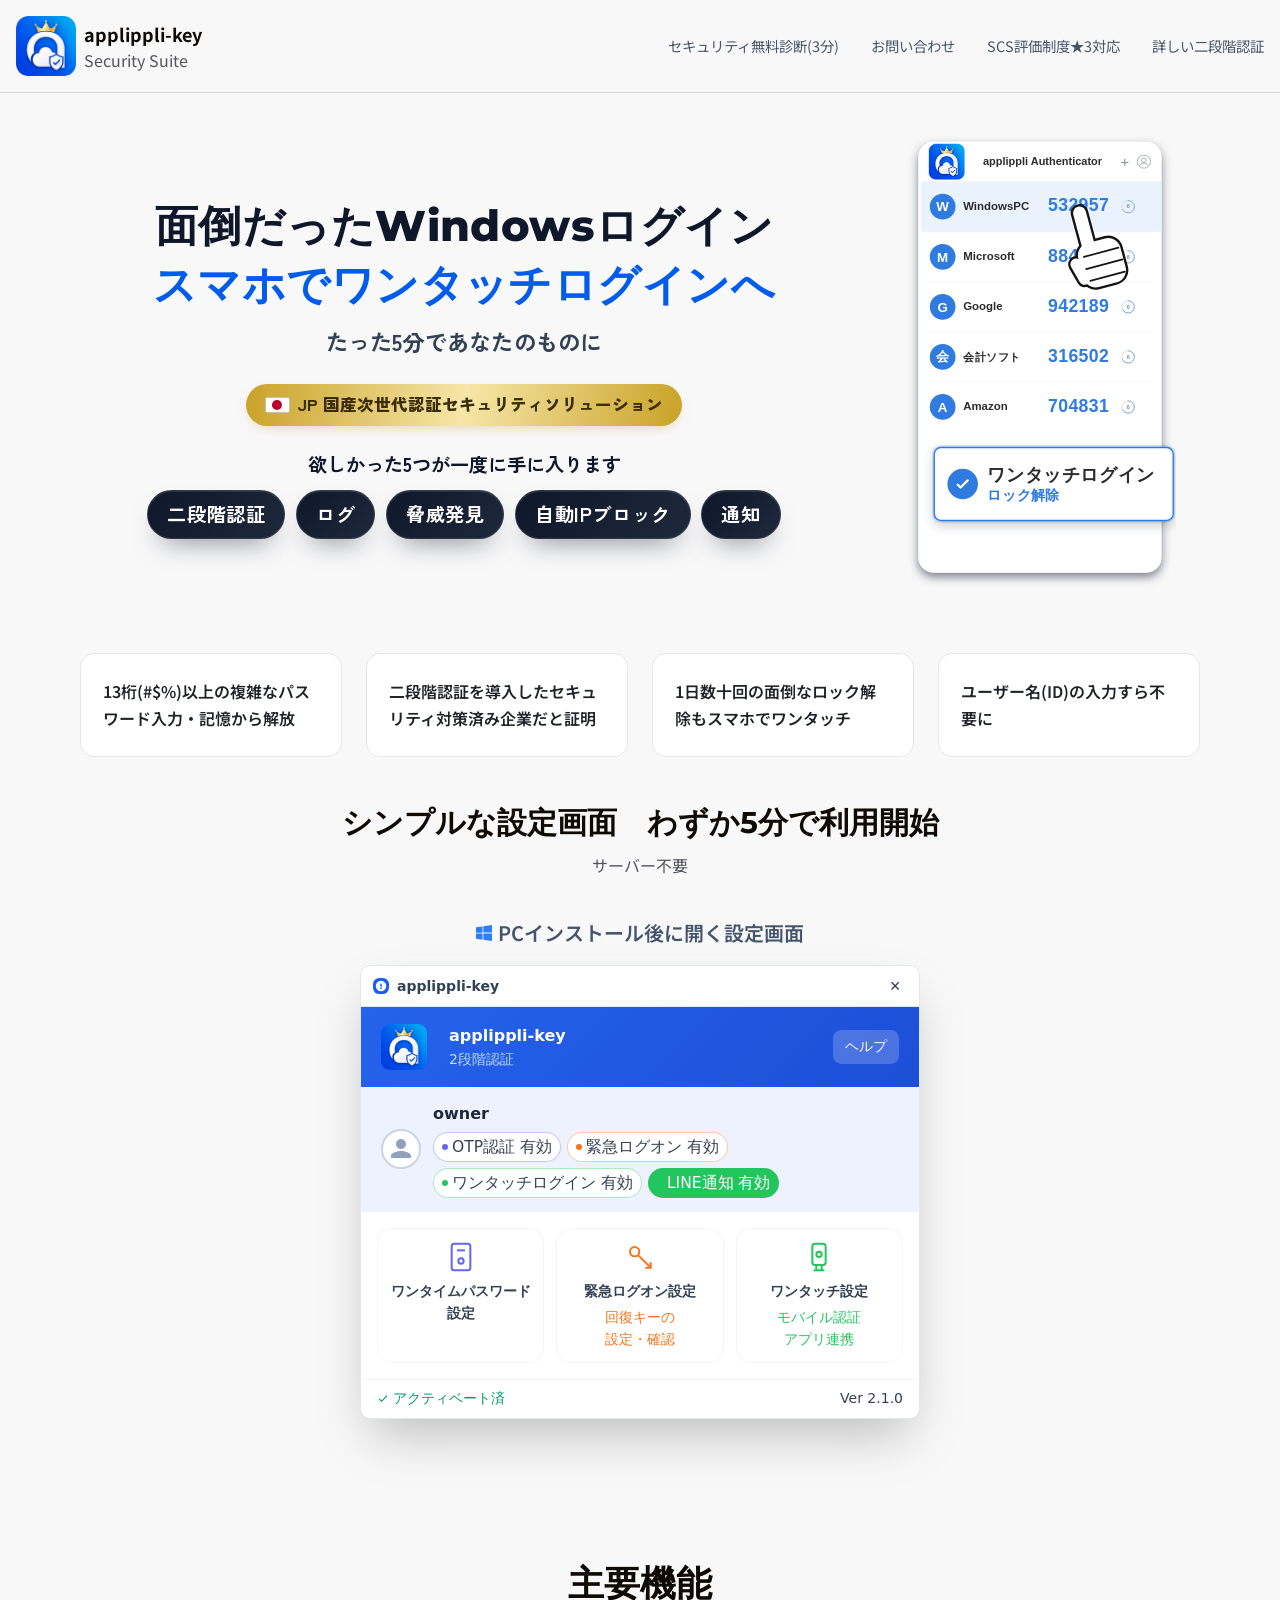
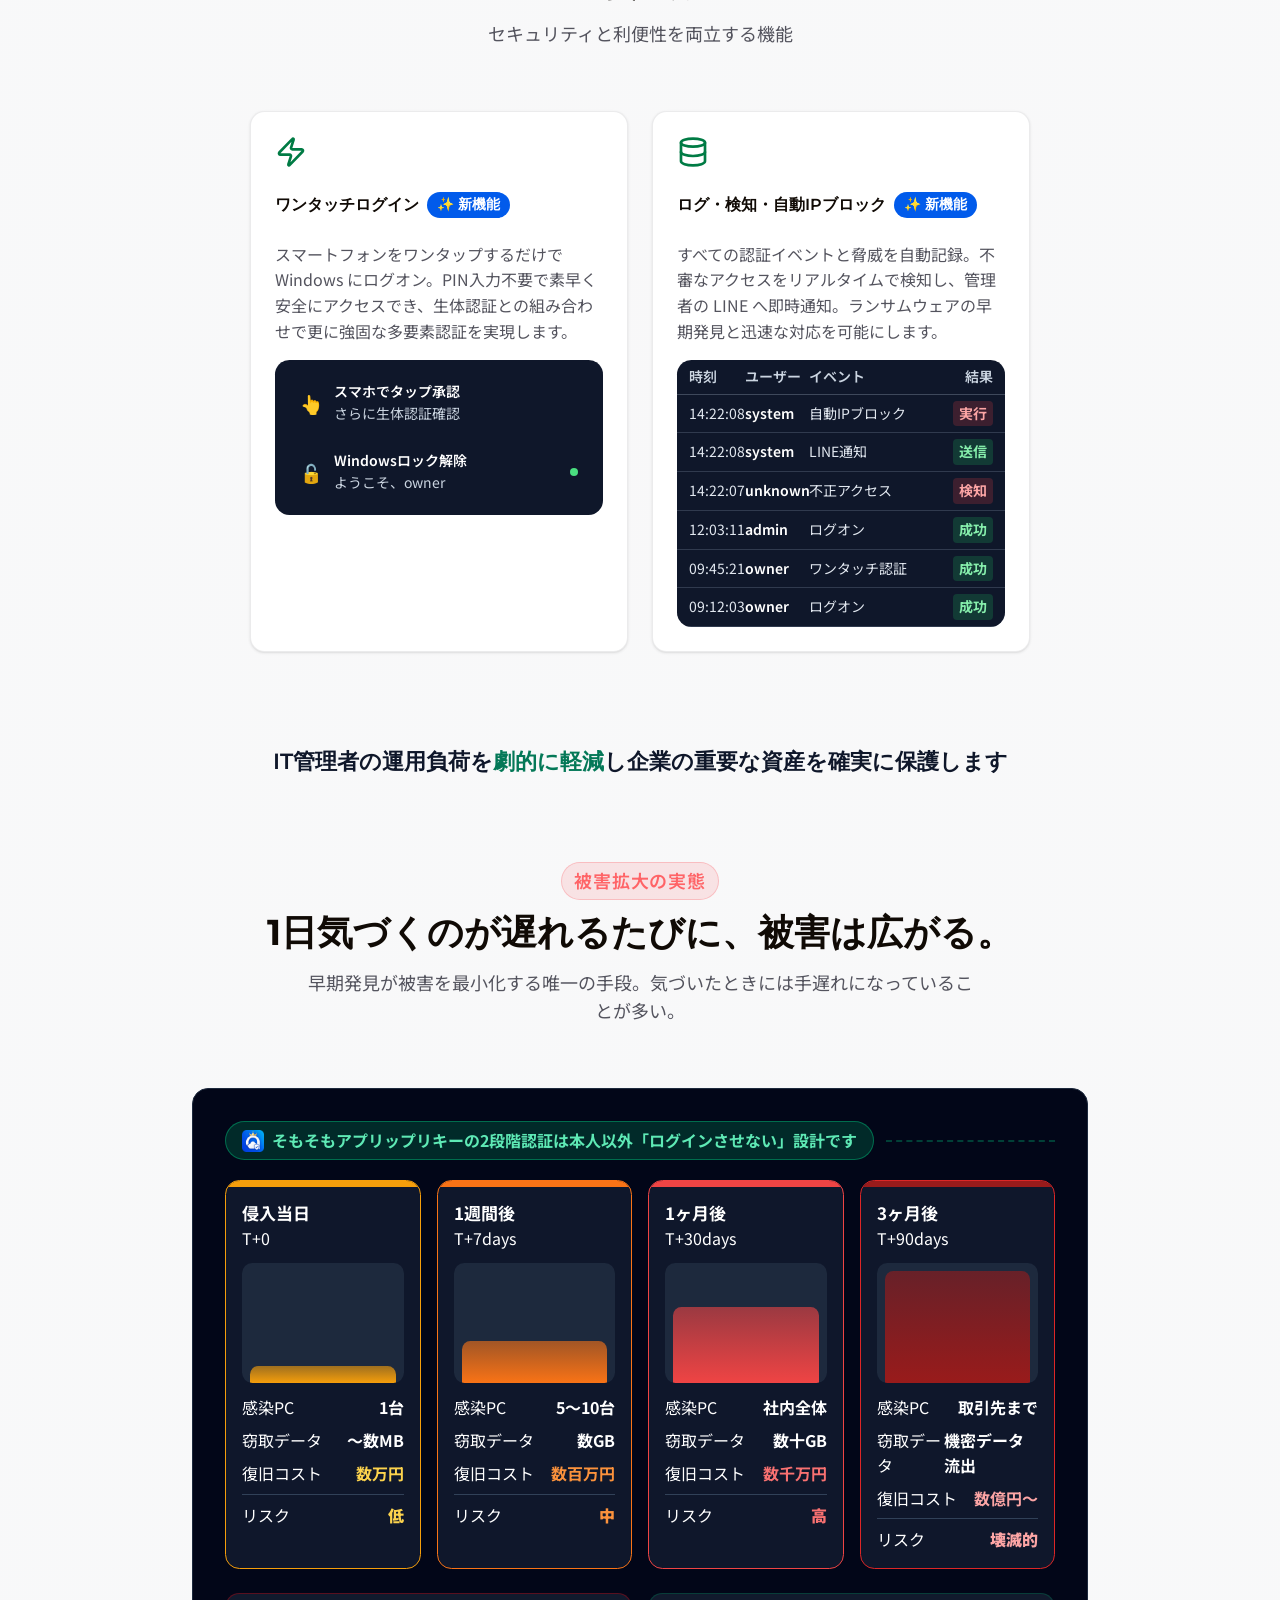
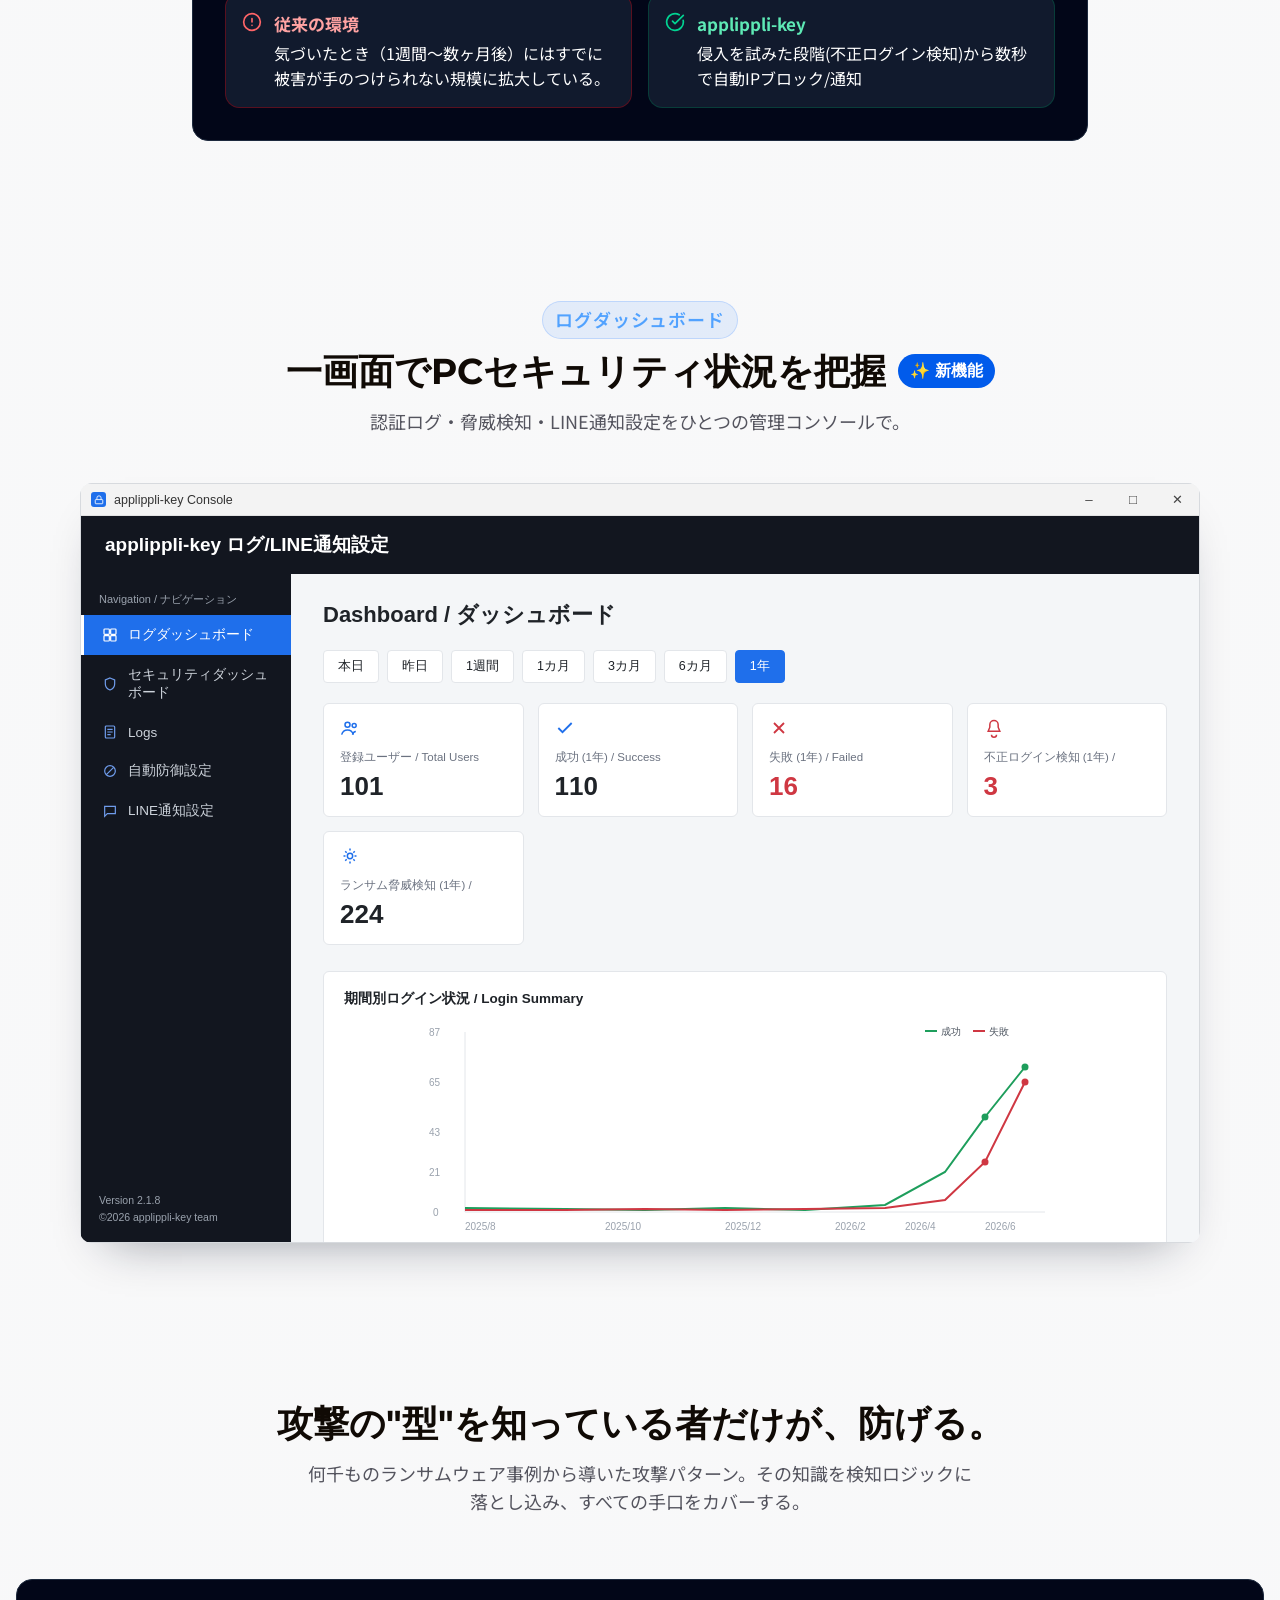
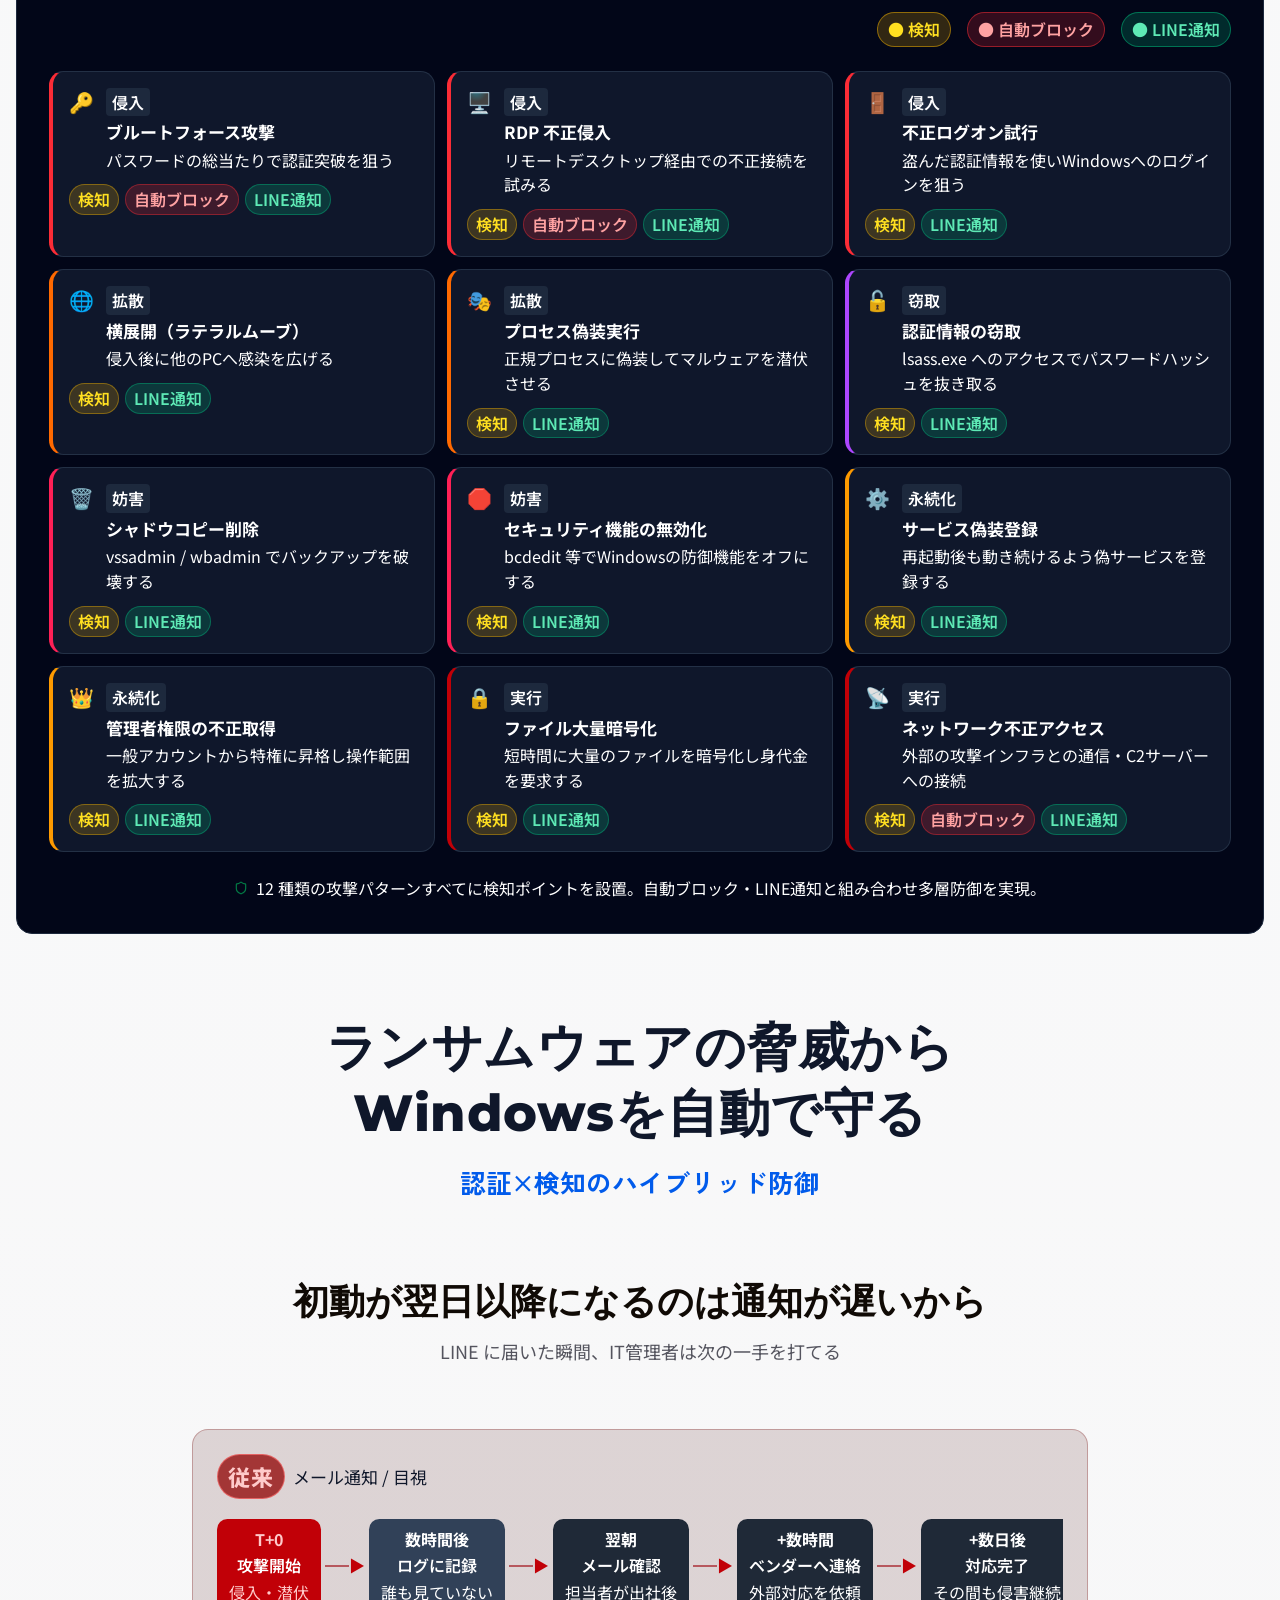
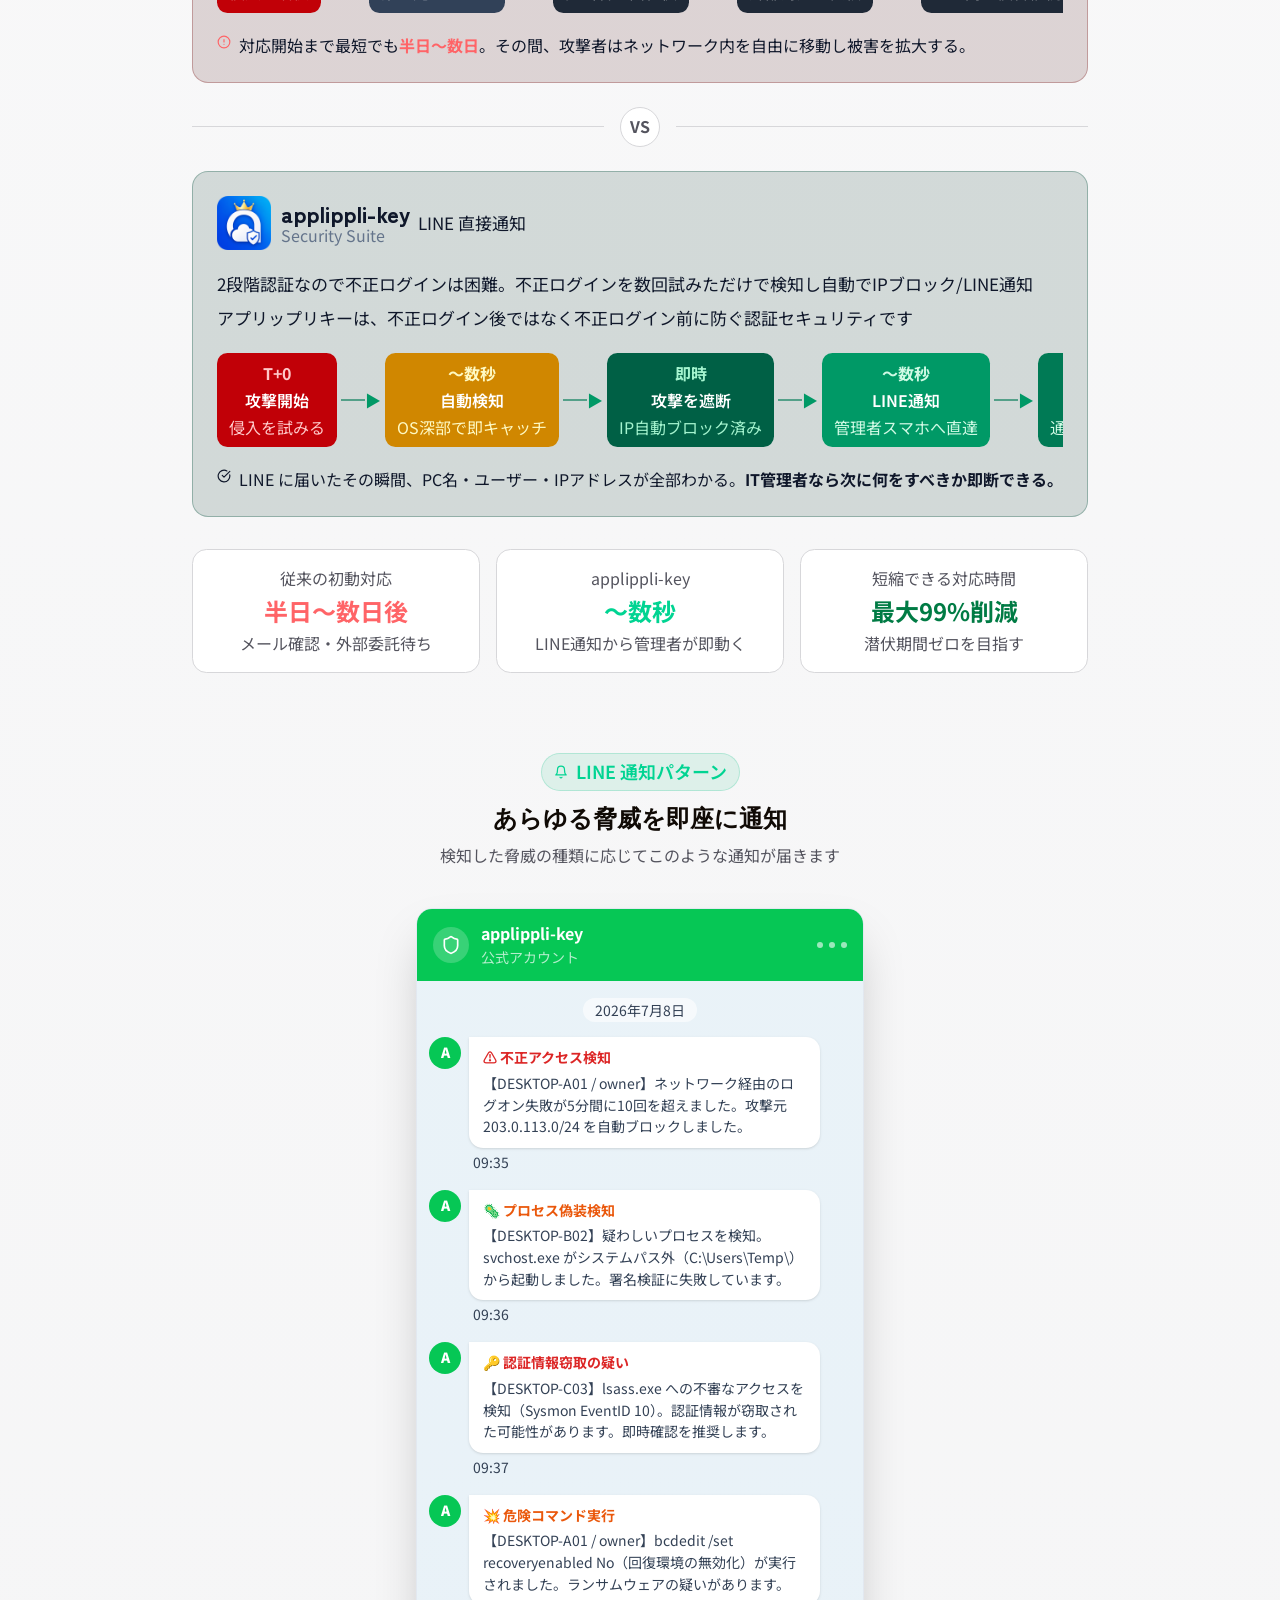
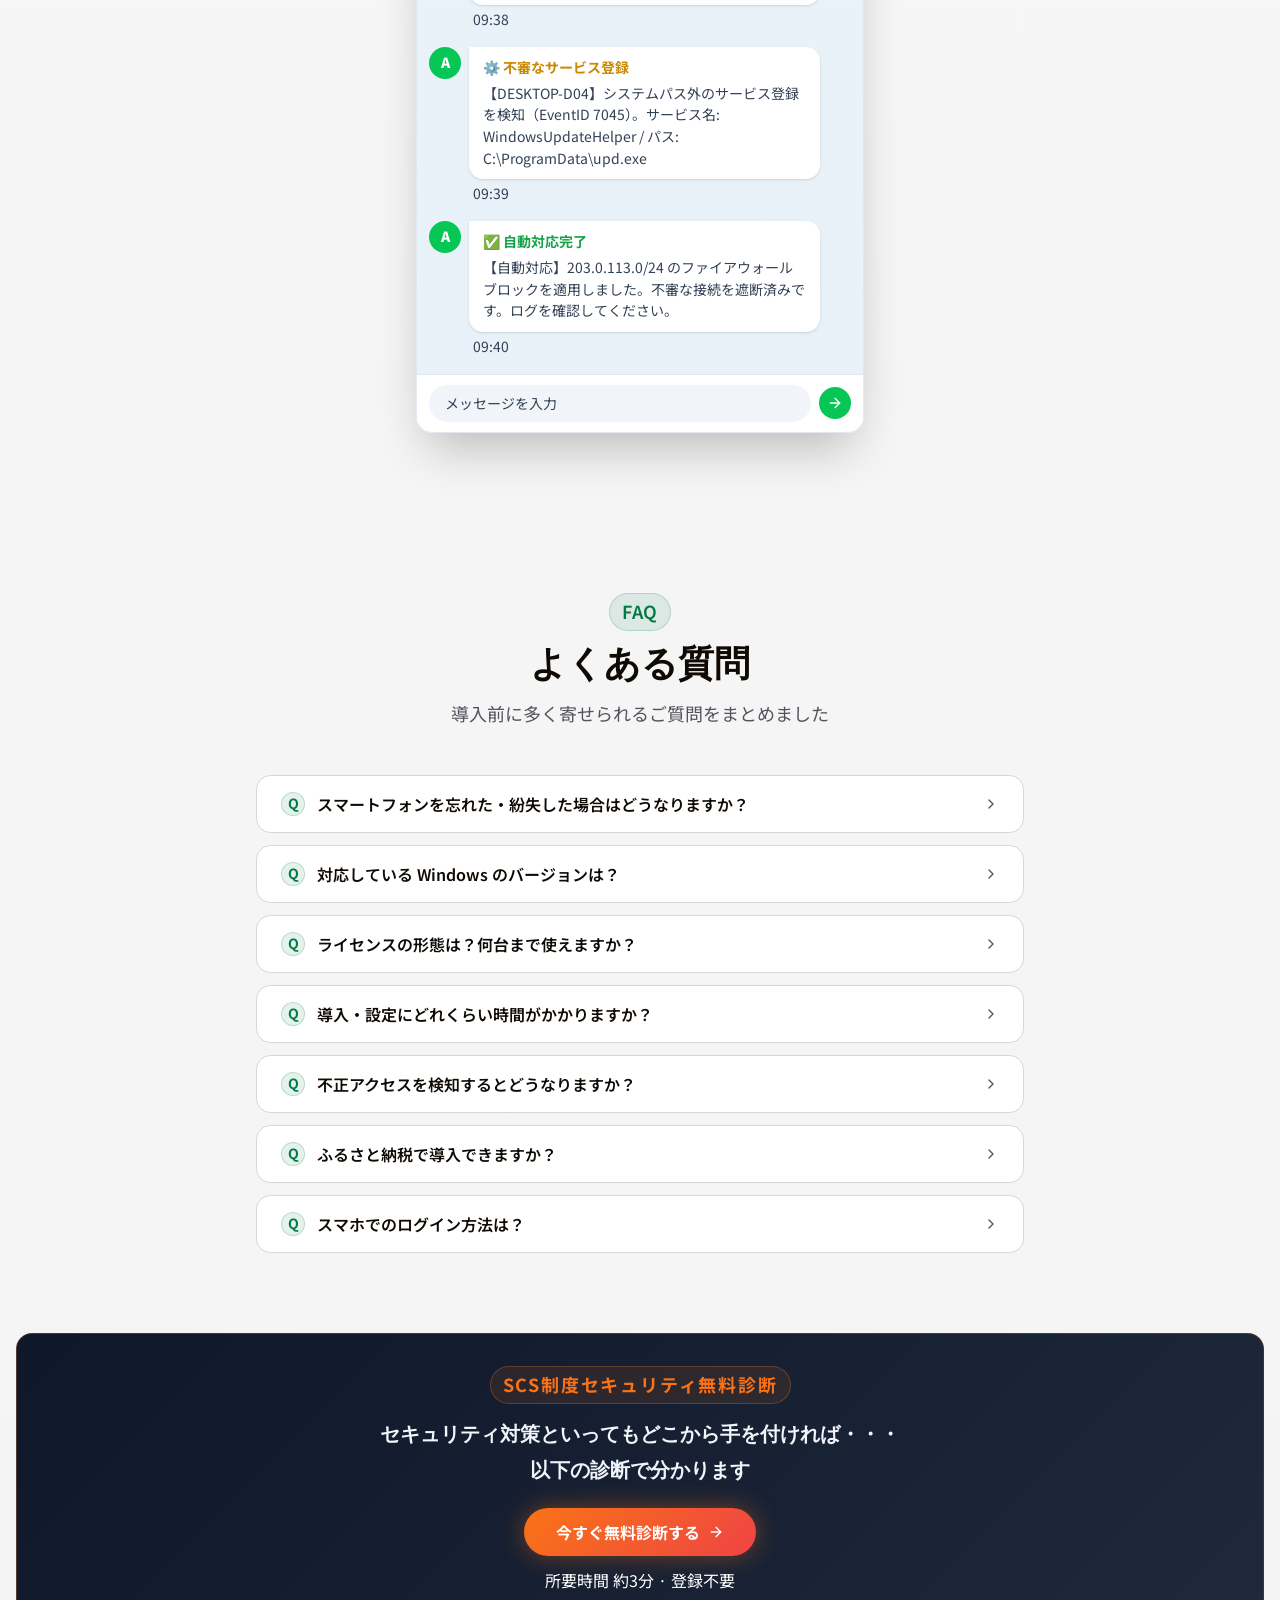
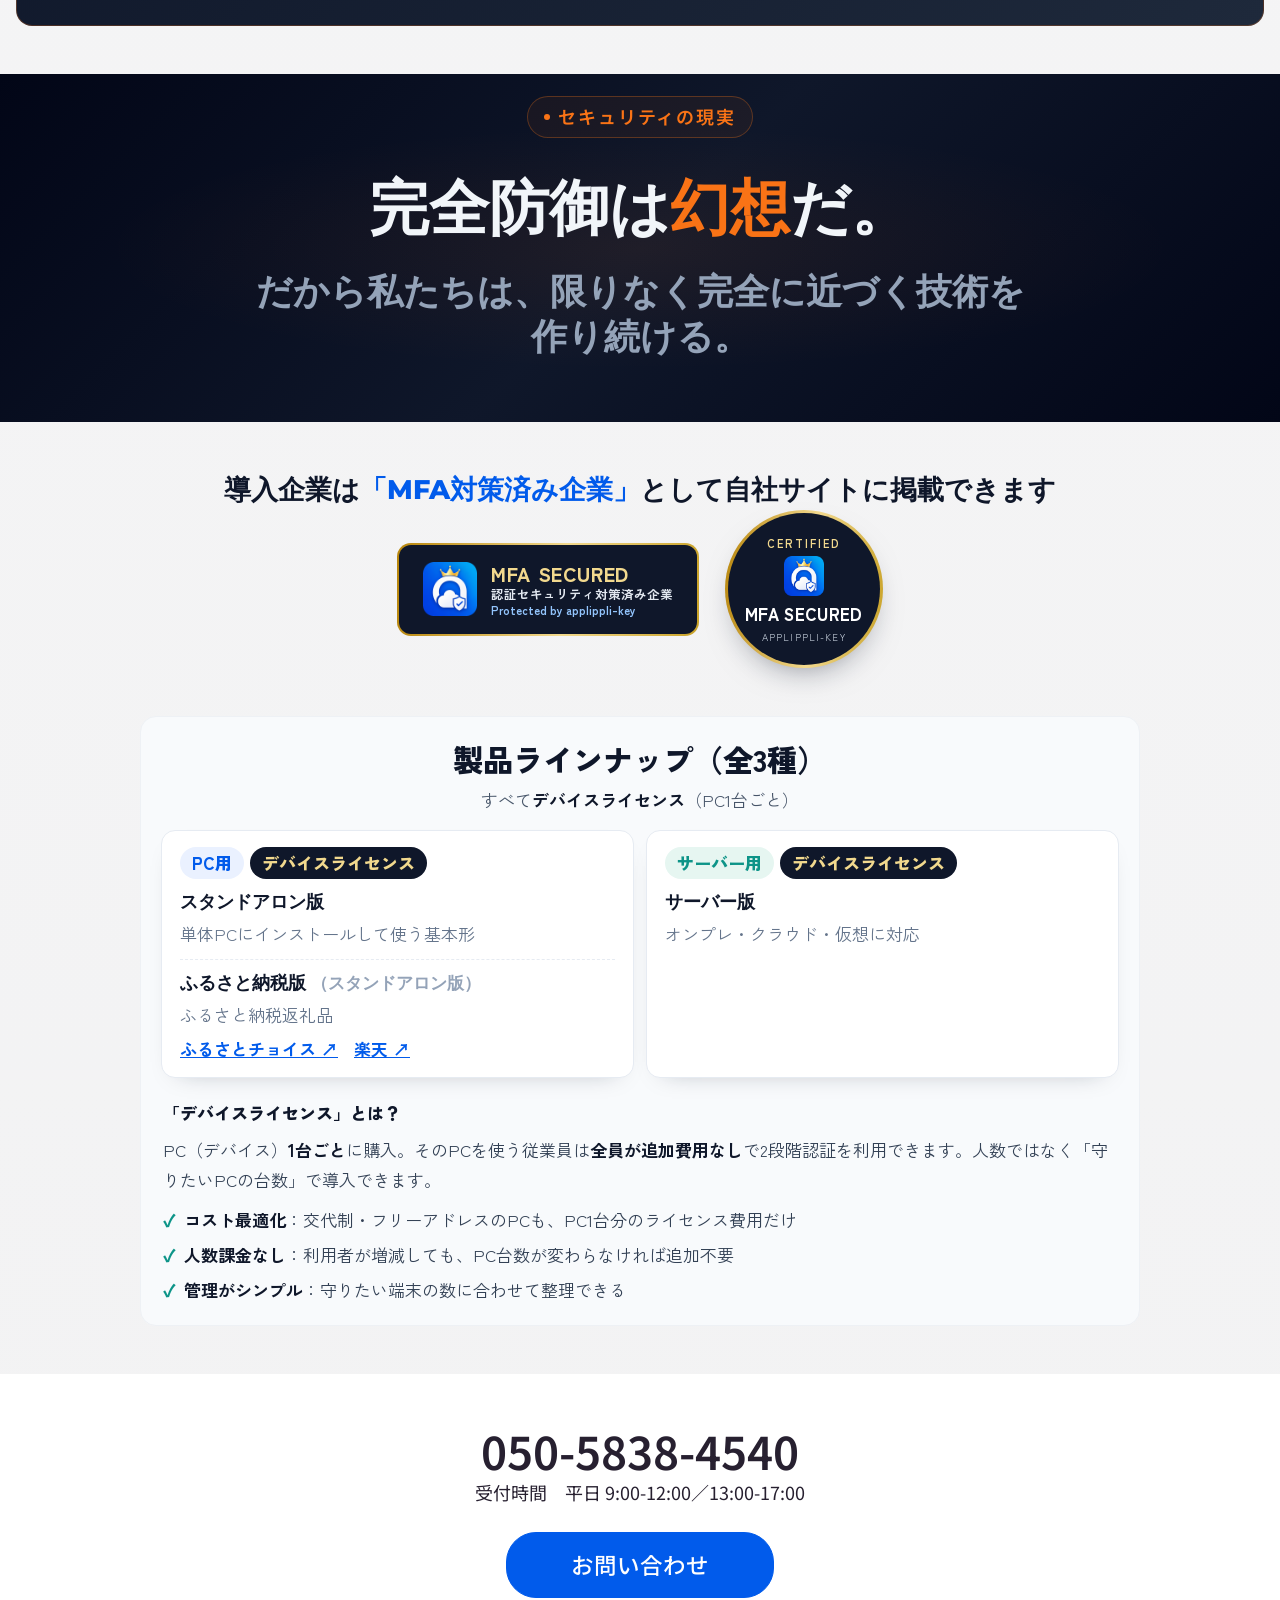
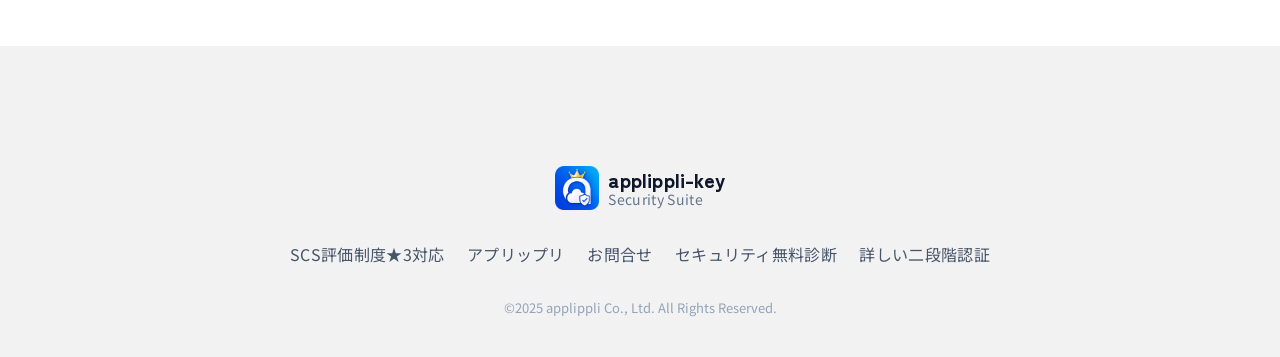
==== commit 089ee809: "モバイル: 「そもそも」バッジの緑背景/枠を削除・ロゴ拡大(44→64px) Co-Authored-By: Claude Opus 4.8 <noreply@anthropic.com>" ====
--- a/index.html
+++ b/index.html
@@ -351,7 +351,8 @@
         .bc-desc { font-size: 19px !important; }
         .ak-serverfree { font-size: 21px !important; }
         .ak-damage-card .text-xs.text-emerald-300 { font-size: 20px !important; line-height: 1.5; color: #ffffff !important; }
-        .ak-damage-card img.animate-pulse { width: 44px !important; height: 44px !important; }
+        .ak-damage-card img.animate-pulse { width: 64px !important; height: 64px !important; }
+        #ak-soso-badge { background: transparent !important; border: none !important; padding: 0 !important; }
         #ak-logdemo .text-xs { font-size: 13px !important; }
         #ak-logdemo .w-14 { width: 4.9rem !important; }
         #ak-logdemo .w-16 { width: 4.2rem !important; }
@@ -746,7 +747,7 @@
 <div id="root" class="ak-ready"><section aria-label="Notifications alt+T" tabindex="-1" aria-live="polite" aria-relevant="additions text" aria-atomic="false"></section><div class="min-h-screen bg-gradient-to-b from-background via-background to-muted/30"><header class="sticky top-0 z-50 bg-background/80 backdrop-blur-md border-b border-border"><nav class="container mx-auto px-4 py-4 flex items-center justify-between"><div class="flex items-center gap-2" style="cursor: pointer;"><div class="w-10 h-10 bg-accent rounded-lg flex items-center justify-center ak-logo-swapped"><img class="ak-logo-img" src="/img/key-logo.png" alt="applippli-key"></div><div><div class="font-bold text-lg text-foreground">applippli-key</div><div class="text-xs text-muted-foreground">Security Suite</div></div></div><div class="hidden md:flex items-center gap-8"><a href="#features" class="text-sm text-muted-foreground hover:text-foreground transition" style="display: none;">機能</a><a href="#protection" class="text-sm text-muted-foreground hover:text-foreground transition" style="display: none;">対策</a><a href="#comparison" class="text-sm text-muted-foreground hover:text-foreground transition" style="display: none;">比較</a><a class="plain-contact scs-diag" href="https://scs-check.applippli.co.jp/pw-risk">セキュリティ無料診断(3分)</a><a class="plain-contact" href="#">お問い合わせ</a><button data-slot="button" class="inline-flex items-center justify-center whitespace-nowrap text-sm font-medium transition-all disabled:pointer-events-none disabled:opacity-50 [&amp;_svg]:pointer-events-none [&amp;_svg:not([class*='size-'])]:size-4 shrink-0 [&amp;_svg]:shrink-0 outline-none focus-visible:border-ring focus-visible:ring-ring/50 focus-visible:ring-[3px] aria-invalid:ring-destructive/20 dark:aria-invalid:ring-destructive/40 aria-invalid:border-destructive bg-primary text-primary-foreground hover:bg-primary/90 h-8 rounded-md gap-1.5 px-3 has-[&gt;svg]:px-2.5" style="display: none;">お問い合わせ</button><a class="scs-badge" href="https://applippli-key.com/lp/">SCS評価制度★3対応</a><a class="scs-badge scs-detail" href="https://applippli-key.com/">詳しい二段階認証</a></div></nav></header><section class="container mx-auto px-4 py-20 md:py-32"><div id="top-banner"><div class="tb-inner"><div class="tb-text"><h1 class="tb-headline">面倒だったWindowsログイン<br><span class="tb-accent">スマホでワンタッチログインへ</span></h1><p class="tb-sub">たった5分であなたのものに</p><div class="tb-sols"><span style="display:inline-flex;align-items:center;gap:.45rem;font-size:clamp(.85rem,1.6vw,1.05rem);font-weight:800;color:#3a2c05;padding:.5rem 1.2rem;border-radius:999px;background:linear-gradient(100deg,#c9a227,#f6e6a8 50%,#c9a227);box-shadow:0 6px 16px -9px rgba(184,134,11,.55);font-family:'Zen Kaku Gothic New','Noto Sans JP',sans-serif;"><span class="jp-flag" style="border-color:rgba(58,44,5,.3);"></span>JP&nbsp;国産次世代認証<br class="jp-br">セキュリティソリューション</span></div><p class="tb-lead">欲しかった5つが一度に手に入ります</p><div class="tb-chips"><span class="tb-chip">二段階認証</span><span class="tb-chip">ログ</span><span class="tb-chip">脅威発見</span><span class="tb-chip">自動IPブロック</span><span class="tb-chip">通知</span></div></div><div class="tb-phone"><div class="tb-anim"><iframe src="/onetouch.html" title="applippli-Key：スマホからワンタッチでWindowsにログイン" loading="eager" scrolling="no"></iframe></div></div></div></div><div id="benefit-cards"><div class="bc-wrap"><div class="bc-grid"><div class="bc-card"><div class="bc-ico">🔓</div><div class="bc-title">複雑なパスワードから解放</div><div class="bc-desc">13桁(#$%)以上の複雑なパスワード入力・記憶から解放</div></div><div class="bc-card"><div class="bc-ico">🛡️</div><div class="bc-title">対策済みを対外的に証明</div><div class="bc-desc">二段階認証を導入したセキュリティ対策済み企業だと証明</div></div><div class="bc-card"><div class="bc-ico">⚡</div><div class="bc-title">ロック解除が一瞬で完了</div><div class="bc-desc">1日数十回の面倒なロック解除もスマホでワンタッチ</div></div><div class="bc-card"><div class="bc-ico">👤</div><div class="bc-title">ログインはゼロ操作</div><div class="bc-desc">ユーザー名(ID)の入力すら不要に</div></div></div></div></div><div id="answer-hero-a" class="ah2"></div><div class="max-w-3xl mx-auto text-center transition-all duration-1000 opacity-100"><div class="flex items-center justify-center gap-3 mb-6" style="display: none;"><div class="inline-block px-4 py-2 bg-accent/10 rounded-full border border-accent/20"><span class="text-sm font-semibold text-accent">🛡️ 次世代セキュリティソリューション</span></div><div class="inline-block px-4 py-2 rounded-full border" style="background: rgba(249, 115, 22, 0.08); border-color: rgba(249, 115, 22, 0.25);"><span class="text-sm font-semibold" style="color: rgb(249, 115, 22);">🇯🇵 国産ハイブリッド認証ソリューション</span></div></div><p class="text-5xl md:text-6xl font-bold text-foreground mb-3 leading-tight" style="display: none;">ランサムウェアの脅威から<br><span class="text-accent">Windowsを自動で守る</span></p><p class="text-2xl font-semibold mb-6" style="color: rgb(148, 163, 184); letter-spacing: 0.05em; display: none;">認証<span style="color: rgb(249, 115, 22);">×</span>検知のハイブリッド防御</p><p class="text-lg text-muted-foreground mb-8 leading-relaxed" style="display: none;">多要素認証と高度なログ監視で多層防御を実現。自動検知・自動ブロック機能がIT管理者の運用負荷を劇的に軽減し、企業の重要な資産を確実に保護します。</p><div class="flex flex-col sm:flex-row gap-4 justify-center"><button data-slot="button" class="inline-flex items-center justify-center whitespace-nowrap text-sm font-medium transition-all disabled:pointer-events-none disabled:opacity-50 [&amp;_svg]:pointer-events-none [&amp;_svg:not([class*='size-'])]:size-4 shrink-0 [&amp;_svg]:shrink-0 outline-none focus-visible:border-ring focus-visible:ring-ring/50 focus-visible:ring-[3px] aria-invalid:ring-destructive/20 dark:aria-invalid:ring-destructive/40 aria-invalid:border-destructive bg-primary text-primary-foreground hover:bg-primary/90 h-10 rounded-md px-6 has-[&gt;svg]:px-4 gap-2" style="display: none;">デモを見る <svg xmlns="http://www.w3.org/2000/svg" width="24" height="24" viewBox="0 0 24 24" fill="none" stroke="currentColor" stroke-width="2" stroke-linecap="round" stroke-linejoin="round" class="lucide lucide-arrow-right w-4 h-4"><path d="M5 12h14"></path><path d="m12 5 7 7-7 7"></path></svg></button><button data-slot="button" class="inline-flex items-center justify-center gap-2 whitespace-nowrap text-sm font-medium transition-all disabled:pointer-events-none disabled:opacity-50 [&amp;_svg]:pointer-events-none [&amp;_svg:not([class*='size-'])]:size-4 shrink-0 [&amp;_svg]:shrink-0 outline-none focus-visible:border-ring focus-visible:ring-ring/50 focus-visible:ring-[3px] aria-invalid:ring-destructive/20 dark:aria-invalid:ring-destructive/40 aria-invalid:border-destructive border bg-transparent shadow-xs hover:bg-accent dark:bg-transparent dark:border-input dark:hover:bg-input/50 h-10 rounded-md px-6 has-[&gt;svg]:px-4" style="display: none;">詳しく知る</button></div></div></section><section class="container mx-auto px-4 pb-16"><div class="text-center mb-10"><h2 class="text-3xl font-bold text-foreground mb-3">シンプルな設定画面　わずか5分で利用開始</h2><p class="text-muted-foreground ak-serverfree">サーバー不要</p></div><div class="grid md:grid-cols-2 gap-10 items-start max-w-4xl mx-auto ak-grid-single"><div><div class="text-center mb-4"><span class="inline-flex items-center gap-1.5 text-sm font-semibold text-slate-600"><svg viewBox="0 0 24 24" class="w-4 h-4 fill-blue-500"><path d="M0 3.449L9.75 2.1v9.451H0m10.949-9.602L24 0v11.4H10.949M0 12.6h9.75v9.451L0 20.699M10.949 12.6H24V24l-12.9-1.801"></path></svg>PCインストール後に開く設定画面</span></div><div class="rounded-lg overflow-hidden shadow-2xl border border-slate-200" style="font-family: system-ui, sans-serif; background: rgb(243, 244, 246);"><div class="flex items-center justify-between px-3 py-2 bg-white border-b border-slate-200"><div class="flex items-center gap-2"><div class="w-4 h-4 bg-blue-600 rounded-sm flex items-center justify-center"><svg viewBox="0 0 16 16" class="w-3 h-3 fill-white"><path d="M8 1a7 7 0 1 0 0 14A7 7 0 0 0 8 1zM7 5h2v4H7V5zm0 5h2v2H7v-2z"></path></svg></div><span class="text-xs font-semibold text-slate-700">applippli-key</span></div><button class="w-6 h-6 flex items-center justify-center rounded hover:bg-red-500 hover:text-white text-slate-400 text-xs transition-colors">✕</button></div><div class="flex items-center justify-between px-5 py-4" style="background: linear-gradient(135deg, rgb(37, 99, 235), rgb(29, 78, 216));"><div class="flex items-center gap-3"><div class="w-9 h-9 bg-white/20 rounded-lg flex items-center justify-center"><svg viewBox="0 0 24 24" class="w-5 h-5 fill-white"><path d="M12 1C8.676 1 6 3.676 6 7v1H4v15h16V8h-2V7c0-3.324-2.676-6-6-6zm0 2c2.276 0 4 1.724 4 4v1H8V7c0-2.276 1.724-4 4-4zm0 9a2 2 0 1 1 0 4 2 2 0 0 1 0-4z"></path></svg></div><div><div class="text-white font-bold text-sm">applippli-key</div><div class="text-blue-200 text-xs">2段階認証</div></div></div><button class="px-3 py-1.5 bg-white/20 hover:bg-white/30 text-white text-xs rounded-md transition-colors">ヘルプ</button></div><div class="flex items-center gap-3 px-5 py-3.5" style="background: rgb(238, 242, 255);"><div class="w-10 h-10 rounded-full border-2 border-slate-300 bg-white flex items-center justify-center flex-shrink-0"><svg viewBox="0 0 24 24" class="w-6 h-6 fill-slate-400"><path d="M12 12c2.7 0 5-2.3 5-5s-2.3-5-5-5-5 2.3-5 5 2.3 5 5 5zm0 2c-3.3 0-10 1.7-10 5v2h20v-2c0-3.3-6.7-5-10-5z"></path></svg></div><div><div class="text-sm font-semibold text-slate-800 mb-1.5">owner</div><div class="flex flex-wrap gap-1.5"><span class="flex items-center gap-1 px-2 py-0.5 rounded-full border text-xs" style="border-color: rgba(99, 102, 241, 0.376); background: white; color: rgb(55, 65, 81);"><span class="w-1.5 h-1.5 rounded-full flex-shrink-0" style="background: rgb(99, 102, 241);"></span>OTP認証 有効</span><span class="flex items-center gap-1 px-2 py-0.5 rounded-full border text-xs" style="border-color: rgba(249, 115, 22, 0.376); background: white; color: rgb(55, 65, 81);"><span class="w-1.5 h-1.5 rounded-full flex-shrink-0" style="background: rgb(249, 115, 22);"></span>緊急ログオン 有効</span><span class="flex items-center gap-1 px-2 py-0.5 rounded-full border text-xs" style="border-color: rgba(34, 197, 94, 0.376); background: white; color: rgb(55, 65, 81);"><span class="w-1.5 h-1.5 rounded-full flex-shrink-0" style="background: rgb(34, 197, 94);"></span>ワンタッチログイン 有効</span><span class="flex items-center gap-1 px-2 py-0.5 rounded-full border text-xs" style="border-color: rgba(34, 197, 94, 0.376); background: rgb(34, 197, 94); color: white;"><span class="w-1.5 h-1.5 rounded-full flex-shrink-0" style="background: rgb(34, 197, 94);"></span>LINE通知 有効</span></div></div></div><div class="grid grid-cols-3 gap-3 p-4 bg-white"><div class="flex flex-col items-center text-center p-3 rounded-xl border border-slate-100 hover:shadow-md transition-shadow cursor-pointer bg-white"><div class="mb-2"><svg viewBox="0 0 24 24" class="w-8 h-8" fill="none" stroke="#6366f1" stroke-width="1.5"><rect x="5" y="2" width="14" height="20" rx="2"></rect><circle cx="12" cy="15" r="2"></circle><line x1="9" y1="7" x2="15" y2="7"></line></svg></div><div class="text-xs font-semibold text-slate-700 mb-1 leading-tight">ワンタイムパスワード設定</div><div class="text-xs leading-tight whitespace-pre-line" style="color: rgb(99, 102, 241);">ワンタイムパスワードの
 設定・変更</div></div><div class="flex flex-col items-center text-center p-3 rounded-xl border border-slate-100 hover:shadow-md transition-shadow cursor-pointer bg-white"><div class="mb-2"><svg viewBox="0 0 24 24" class="w-8 h-8" fill="none" stroke="#f97316" stroke-width="1.5"><circle cx="8" cy="8" r="3.5"></circle><path d="m11 11 9 9"></path><path d="M20 16v4h-4"></path></svg></div><div class="text-xs font-semibold text-slate-700 mb-1 leading-tight">緊急ログオン設定</div><div class="text-xs leading-tight whitespace-pre-line" style="color: rgb(249, 115, 22);">回復キーの
 設定・確認</div></div><div class="flex flex-col items-center text-center p-3 rounded-xl border border-slate-100 hover:shadow-md transition-shadow cursor-pointer bg-white"><div class="mb-2"><svg viewBox="0 0 24 24" class="w-8 h-8" fill="none" stroke="#22c55e" stroke-width="1.5"><rect x="7" y="2" width="10" height="16" rx="2"></rect><path d="M10 18v4"></path><path d="M14 18v4"></path><path d="M8 22h8"></path><circle cx="12" cy="10" r="2"></circle></svg></div><div class="text-xs font-semibold text-slate-700 mb-1 leading-tight">ワンタッチ設定</div><div class="text-xs leading-tight whitespace-pre-line" style="color: rgb(34, 197, 94);">モバイル認証
-アプリ連携</div></div></div><div class="flex items-center justify-between px-4 py-2 bg-white border-t border-slate-100"><span class="text-xs text-emerald-600 flex items-center gap-1"><svg viewBox="0 0 16 16" class="w-3 h-3 fill-emerald-600"><path d="M13 3L6 10 3 7l-1 1 4 4 8-8-1-1z"></path></svg>アクティベート済</span><span class="text-xs text-slate-400">Ver 2.1.0</span></div></div></div><div style="display: none;"><div class="text-center mb-4"><span class="inline-flex items-center gap-1.5 text-sm font-semibold text-slate-600"><svg viewBox="0 0 24 24" class="w-4 h-4 fill-slate-500"><rect x="5" y="2" width="14" height="20" rx="2" ry="2"></rect><circle cx="12" cy="18" r="1"></circle></svg> スマートフォン認証アプリ</span></div><div class="mx-auto" style="max-width: 280px;"><div class="rounded-3xl overflow-hidden shadow-2xl border-4 border-slate-800 bg-white" style="font-family: system-ui, sans-serif;"><div class="bg-white flex items-center justify-between px-4 pt-2 pb-1" style="font-size: 9px; color: rgb(55, 65, 81);"><span class="font-semibold">18:26</span><div class="flex items-center gap-1"><svg viewBox="0 0 16 16" class="w-3 h-3 fill-slate-600"><path d="M1 10h2v4H1zm4-3h2v7H5zm4-3h2v10H9zm4-4h2v14h-2z"></path></svg><svg viewBox="0 0 16 16" class="w-3 h-3 fill-slate-600"><path d="M8 2a6 6 0 1 0 0 12A6 6 0 0 0 8 2zm0 1a5 5 0 1 1 0 10A5 5 0 0 1 8 3z"></path></svg><span class="font-bold bg-slate-700 text-white rounded px-1">92</span></div></div><div class="bg-white flex items-center justify-between px-3 py-2.5 border-b border-slate-100"><div class="flex items-center gap-2"><div class="w-7 h-7 rounded-lg bg-amber-400 flex items-center justify-center text-white font-black text-sm">A</div><span class="font-bold text-slate-800 text-sm">applippli Authenticator</span></div><div class="flex items-center gap-2"><span class="text-slate-500 text-lg leading-none">+</span><svg viewBox="0 0 24 24" class="w-5 h-5 fill-slate-400"><path d="M12 12c2.7 0 5-2.3 5-5s-2.3-5-5-5-5 2.3-5 5 2.3 5 5 5zm0 2c-3.3 0-10 1.7-10 5v1h20v-1c0-3.3-6.7-5-10-5z"></path></svg></div></div><div class="flex items-center px-3 py-2.5 border-b border-slate-100 relative" style="border-left: 3px solid rgb(37, 99, 235);"><div class="w-8 h-8 rounded-full flex items-center justify-center text-white font-bold text-xs flex-shrink-0 mr-2.5" style="background: rgb(239, 68, 68);">A</div><div class="flex-1 min-w-0"><div class="font-bold text-slate-800 truncate" style="font-size: 11px;">administrator@TEST</div><div class="text-slate-400 truncate" style="font-size: 10px;">administrator@TEST</div></div><div class="flex items-center gap-1.5 flex-shrink-0 ml-2"><span class="font-bold text-blue-500" style="font-size: 14px; letter-spacing: 0.05em;">953 592</span><div class="w-5 h-5 rounded-full border-2 border-blue-400 flex items-center justify-center text-blue-500 font-bold" style="font-size: 8px;">22</div></div></div><div class="flex items-center px-3 py-2.5 border-b border-slate-100 relative" style="border-left: 3px solid rgb(37, 99, 235);"><div class="w-8 h-8 rounded-full flex items-center justify-center text-white font-bold text-xs flex-shrink-0 mr-2.5" style="background: rgb(239, 68, 68);">サ</div><div class="flex-1 min-w-0"><div class="font-bold text-slate-800 truncate" style="font-size: 11px;">サイボウズ</div><div class="text-slate-400 truncate" style="font-size: 10px;">owner</div></div><div class="flex items-center gap-1.5 flex-shrink-0 ml-2"><span class="font-bold text-blue-500" style="font-size: 14px; letter-spacing: 0.05em;">260 776</span><div class="w-5 h-5 rounded-full border-2 border-blue-400 flex items-center justify-center text-blue-500 font-bold" style="font-size: 8px;">22</div></div></div><div class="flex items-center px-3 py-2.5 border-b border-slate-100 relative" style="border-left: 3px solid rgb(37, 99, 235);"><div class="w-8 h-8 rounded-full flex items-center justify-center text-white font-bold text-xs flex-shrink-0 mr-2.5" style="background: rgb(107, 114, 128);">S</div><div class="flex-1 min-w-0"><div class="font-bold text-slate-800 truncate" style="font-size: 11px;">DESKTOP-OWNER</div><div class="text-slate-400 truncate" style="font-size: 10px;">owner/DESKTOP-OWNER</div></div></div><div class="flex items-center px-3 py-2.5 border-b border-slate-100 relative" style="border-left: 3px solid rgb(37, 99, 235);"><div class="w-8 h-8 rounded-full flex items-center justify-center text-white font-bold text-xs flex-shrink-0 mr-2.5" style="background: rgb(124, 58, 237);">S</div><div class="flex-1 min-w-0"><div class="font-bold text-slate-800 truncate" style="font-size: 11px;">owner@DESKTOP-OWNER</div><div class="text-slate-400 truncate" style="font-size: 10px;">owner@DESKTOP-OWNER</div></div><div class="flex items-center gap-1.5 flex-shrink-0 ml-2"><span class="font-bold text-blue-500" style="font-size: 14px; letter-spacing: 0.05em;">568 524</span><div class="w-5 h-5 rounded-full border-2 border-blue-400 flex items-center justify-center text-blue-500 font-bold" style="font-size: 8px;">22</div></div></div><div class="flex items-center px-3 py-2.5 border-b border-slate-100 relative" style="border-left: 3px solid rgb(37, 99, 235);"><div class="w-8 h-8 rounded-full flex items-center justify-center text-white font-bold text-xs flex-shrink-0 mr-2.5" style="background: rgb(107, 114, 128);">S</div><div class="flex-1 min-w-0"><div class="font-bold text-slate-800 truncate" style="font-size: 11px;">DESKTOP-OWNER</div><div class="text-slate-400 truncate" style="font-size: 10px;">owner/DESKTOP-OWNER</div></div></div><div class="flex items-center px-3 py-2.5 border-b border-slate-100 relative" style="border-left: 3px solid rgb(37, 99, 235);"><div class="w-8 h-8 rounded-full flex items-center justify-center text-white font-bold text-xs flex-shrink-0 mr-2.5" style="background: rgb(245, 158, 11);">ア</div><div class="flex-1 min-w-0"><div class="font-bold text-slate-800 truncate" style="font-size: 11px;">アプリップリログ</div><div class="text-slate-400 truncate" style="font-size: 10px;">admin@applippli-key.local</div></div><div class="flex items-center gap-1.5 flex-shrink-0 ml-2"><span class="font-bold text-blue-500" style="font-size: 14px; letter-spacing: 0.05em;">340 311</span><div class="w-5 h-5 rounded-full border-2 border-blue-400 flex items-center justify-center text-blue-500 font-bold" style="font-size: 8px;">22</div></div></div><div class="bg-slate-50 h-6"></div></div></div></div></div></section><section class="py-12 border-y border-border/40 overflow-hidden" style="display: none;"><div class="text-center mb-6"><p class="text-4xl font-bold text-foreground">主要パートナー</p></div><div class="relative flex"><div class="flex gap-16 items-center animate-marquee whitespace-nowrap"><div class="flex items-center gap-2 flex-shrink-0"><div style="width: 36px; height: 36px; border-radius: 8px; background: linear-gradient(135deg, rgb(37, 99, 235), rgb(29, 78, 216)); display: flex; align-items: center; justify-content: center;"><svg width="20" height="20" viewBox="0 0 20 20" fill="none"><rect x="3" y="3" width="6" height="6" rx="1" fill="white"></rect><rect x="11" y="3" width="6" height="6" rx="1" fill="white" opacity=".7"></rect><rect x="3" y="11" width="6" height="6" rx="1" fill="white" opacity=".7"></rect><rect x="11" y="11" width="6" height="6" rx="1" fill="white" opacity=".5"></rect></svg></div><span style="font-weight: 700; font-size: 15px; color: rgb(37, 99, 235); letter-spacing: -0.5px;">NexaCloud</span></div><div class="flex items-center gap-2 flex-shrink-0"><div style="width: 36px; height: 36px; border-radius: 8px; background: linear-gradient(135deg, rgb(5, 150, 105), rgb(4, 120, 87)); display: flex; align-items: center; justify-content: center;"><svg width="20" height="20" viewBox="0 0 20 20" fill="none"><circle cx="10" cy="10" r="7" stroke="white" stroke-width="2"></circle><path d="M7 10l2 2 4-4" stroke="white" stroke-width="2" stroke-linecap="round" stroke-linejoin="round"></path></svg></div><span style="font-weight: 700; font-size: 15px; color: rgb(5, 150, 105); letter-spacing: -0.5px;">SecureAxis</span></div><div class="flex items-center gap-2 flex-shrink-0"><div style="width: 36px; height: 36px; border-radius: 8px; background: linear-gradient(135deg, rgb(220, 38, 38), rgb(185, 28, 28)); display: flex; align-items: center; justify-content: center;"><svg width="20" height="20" viewBox="0 0 20 20" fill="none"><path d="M10 3l7 4v6l-7 4-7-4V7l7-4z" stroke="white" stroke-width="1.8" stroke-linejoin="round"></path></svg></div><span style="font-weight: 700; font-size: 15px; color: rgb(220, 38, 38); letter-spacing: -0.5px;">RedFortress</span></div><div class="flex items-center gap-2 flex-shrink-0"><div style="width: 36px; height: 36px; border-radius: 8px; background: linear-gradient(135deg, rgb(124, 58, 237), rgb(109, 40, 217)); display: flex; align-items: center; justify-content: center;"><svg width="20" height="20" viewBox="0 0 20 20" fill="none"><path d="M5 10h10M10 5l5 5-5 5" stroke="white" stroke-width="2" stroke-linecap="round" stroke-linejoin="round"></path></svg></div><span style="font-weight: 700; font-size: 15px; color: rgb(124, 58, 237); letter-spacing: -0.5px;">VaultPrime</span></div><div class="flex items-center gap-2 flex-shrink-0"><div style="width: 36px; height: 36px; border-radius: 8px; background: linear-gradient(135deg, rgb(234, 88, 12), rgb(194, 65, 12)); display: flex; align-items: center; justify-content: center;"><svg width="20" height="20" viewBox="0 0 20 20" fill="none"><path d="M10 3v14M3 10h14" stroke="white" stroke-width="2" stroke-linecap="round"></path><circle cx="10" cy="10" r="3" fill="white" opacity=".8"></circle></svg></div><span style="font-weight: 700; font-size: 15px; color: rgb(234, 88, 12); letter-spacing: -0.5px;">OmniShield</span></div><div class="flex items-center gap-2 flex-shrink-0"><div style="width: 36px; height: 36px; border-radius: 8px; background: linear-gradient(135deg, rgb(37, 99, 235), rgb(29, 78, 216)); display: flex; align-items: center; justify-content: center;"><svg width="20" height="20" viewBox="0 0 20 20" fill="none"><rect x="3" y="3" width="6" height="6" rx="1" fill="white"></rect><rect x="11" y="3" width="6" height="6" rx="1" fill="white" opacity=".7"></rect><rect x="3" y="11" width="6" height="6" rx="1" fill="white" opacity=".7"></rect><rect x="11" y="11" width="6" height="6" rx="1" fill="white" opacity=".5"></rect></svg></div><span style="font-weight: 700; font-size: 15px; color: rgb(37, 99, 235); letter-spacing: -0.5px;">NexaCloud</span></div><div class="flex items-center gap-2 flex-shrink-0"><div style="width: 36px; height: 36px; border-radius: 8px; background: linear-gradient(135deg, rgb(5, 150, 105), rgb(4, 120, 87)); display: flex; align-items: center; justify-content: center;"><svg width="20" height="20" viewBox="0 0 20 20" fill="none"><circle cx="10" cy="10" r="7" stroke="white" stroke-width="2"></circle><path d="M7 10l2 2 4-4" stroke="white" stroke-width="2" stroke-linecap="round" stroke-linejoin="round"></path></svg></div><span style="font-weight: 700; font-size: 15px; color: rgb(5, 150, 105); letter-spacing: -0.5px;">SecureAxis</span></div><div class="flex items-center gap-2 flex-shrink-0"><div style="width: 36px; height: 36px; border-radius: 8px; background: linear-gradient(135deg, rgb(220, 38, 38), rgb(185, 28, 28)); display: flex; align-items: center; justify-content: center;"><svg width="20" height="20" viewBox="0 0 20 20" fill="none"><path d="M10 3l7 4v6l-7 4-7-4V7l7-4z" stroke="white" stroke-width="1.8" stroke-linejoin="round"></path></svg></div><span style="font-weight: 700; font-size: 15px; color: rgb(220, 38, 38); letter-spacing: -0.5px;">RedFortress</span></div><div class="flex items-center gap-2 flex-shrink-0"><div style="width: 36px; height: 36px; border-radius: 8px; background: linear-gradient(135deg, rgb(124, 58, 237), rgb(109, 40, 217)); display: flex; align-items: center; justify-content: center;"><svg width="20" height="20" viewBox="0 0 20 20" fill="none"><path d="M5 10h10M10 5l5 5-5 5" stroke="white" stroke-width="2" stroke-linecap="round" stroke-linejoin="round"></path></svg></div><span style="font-weight: 700; font-size: 15px; color: rgb(124, 58, 237); letter-spacing: -0.5px;">VaultPrime</span></div><div class="flex items-center gap-2 flex-shrink-0"><div style="width: 36px; height: 36px; border-radius: 8px; background: linear-gradient(135deg, rgb(234, 88, 12), rgb(194, 65, 12)); display: flex; align-items: center; justify-content: center;"><svg width="20" height="20" viewBox="0 0 20 20" fill="none"><path d="M10 3v14M3 10h14" stroke="white" stroke-width="2" stroke-linecap="round"></path><circle cx="10" cy="10" r="3" fill="white" opacity=".8"></circle></svg></div><span style="font-weight: 700; font-size: 15px; color: rgb(234, 88, 12); letter-spacing: -0.5px;">OmniShield</span></div></div></div></section><section id="features" class="container mx-auto px-4 py-20"><div class="text-center mb-16"><h2 class="text-4xl font-bold text-foreground mb-4">主要機能</h2><p class="text-lg text-muted-foreground">セキュリティと利便性を両立する機能</p></div><div class="grid md:grid-cols-3 gap-6"><div data-slot="card" class="bg-card text-card-foreground flex flex-col gap-6 rounded-xl border py-6 shadow-sm animate-fade-in-up border-border/50 hover:border-accent/50 transition-all duration-300 hover:shadow-lg" style="animation-delay: 0.1s;"><div data-slot="card-header" class="@container/card-header grid auto-rows-min grid-rows-[auto_auto] items-start gap-2 px-6 has-data-[slot=card-action]:grid-cols-[1fr_auto] [.border-b]:pb-6"><svg xmlns="http://www.w3.org/2000/svg" width="24" height="24" viewBox="0 0 24 24" fill="none" stroke="currentColor" stroke-width="2" stroke-linecap="round" stroke-linejoin="round" class="lucide lucide-lock w-8 h-8 text-accent mb-4"><rect width="18" height="11" x="3" y="11" rx="2" ry="2"></rect><path d="M7 11V7a5 5 0 0 1 10 0v4"></path></svg><h3 data-slot="card-title" class="leading-none font-semibold flex items-center gap-2 flex-wrap">ワンタイムパスワードログイン</h3></div><div data-slot="card-content" class="px-6"><p class="text-sm text-muted-foreground">1回限りの使い捨てパスワードで認証を強化。仮に認証情報が漏洩しても再利用不可のため、不正ログインを確実に防止します。</p><div class="mt-4 rounded-xl p-3 space-y-2" style="background: rgb(15, 23, 42);"><div class="flex items-center gap-3 rounded-lg px-3 py-2 transition-all duration-500" style="background: transparent; border: 1px solid transparent;"><span class="text-lg">🔑</span><div class="flex-1 min-w-0"><div class="text-xs font-semibold" style="color: rgb(71, 85, 105);">パスワード入力</div><div class="text-xs font-mono" style="color: rgb(51, 65, 85);">••••••••</div></div></div><div class="flex items-center gap-3 rounded-lg px-3 py-2 transition-all duration-500" style="background: transparent; border: 1px solid transparent;"><span class="text-lg">🔢</span><div class="flex-1 min-w-0"><div class="text-xs font-semibold" style="color: rgb(71, 85, 105);">6桁OTP入力</div><div class="text-xs font-mono" style="color: rgb(51, 65, 85);">4 8 2 1 0 7</div></div></div><div class="flex items-center gap-3 rounded-lg px-3 py-2 transition-all duration-500" style="background: rgba(34, 197, 94, 0.15); border: 1px solid rgba(34, 197, 94, 0.4);"><span class="text-lg">✅</span><div class="flex-1 min-w-0"><div class="text-xs font-semibold" style="color: rgb(226, 232, 240);">ログイン成功</div><div class="text-xs font-mono" style="color: rgb(74, 222, 128);">認証完了</div></div><div class="w-2 h-2 rounded-full animate-pulse" style="background: rgb(74, 222, 128);"></div></div></div></div></div><div data-slot="card" class="bg-card text-card-foreground flex flex-col gap-6 rounded-xl border py-6 shadow-sm animate-fade-in-up border-border/50 hover:border-accent/50 transition-all duration-300 hover:shadow-lg" style="animation-delay: 0.2s;"><div data-slot="card-header" class="@container/card-header grid auto-rows-min grid-rows-[auto_auto] items-start gap-2 px-6 has-data-[slot=card-action]:grid-cols-[1fr_auto] [.border-b]:pb-6"><svg xmlns="http://www.w3.org/2000/svg" width="24" height="24" viewBox="0 0 24 24" fill="none" stroke="currentColor" stroke-width="2" stroke-linecap="round" stroke-linejoin="round" class="lucide lucide-zap w-8 h-8 text-accent mb-4"><path d="M4 14a1 1 0 0 1-.78-1.63l9.9-10.2a.5.5 0 0 1 .86.46l-1.92 6.02A1 1 0 0 0 13 10h7a1 1 0 0 1 .78 1.63l-9.9 10.2a.5.5 0 0 1-.86-.46l1.92-6.02A1 1 0 0 0 11 14z"></path></svg><h3 data-slot="card-title" class="leading-none font-semibold flex items-center gap-2 flex-wrap">ワンタッチログイン<span class="inline-flex items-center gap-1 px-2.5 py-0.5 rounded-full text-xs font-bold text-white animate-bounce" style="background: linear-gradient(135deg, rgb(249, 115, 22), rgb(239, 68, 68)); box-shadow: rgba(249, 115, 22, 0.6) 0px 0px 12px;">✨ 新機能</span></h3></div><div data-slot="card-content" class="px-6"><p class="text-sm text-muted-foreground">スマートフォンをワンタップするだけで Windows にログオン。PIN入力不要で素早く安全にアクセスでき、生体認証との組み合わせで更に強固な多要素認証を実現します。</p><div class="mt-4 rounded-xl p-3 space-y-2" style="background: rgb(15, 23, 42);"><div class="flex items-center gap-3 rounded-lg px-3 py-2 transition-all duration-500" style="background: transparent; border: 1px solid transparent;"><span class="text-lg">📱</span><div class="flex-1 min-w-0"><div class="text-xs font-semibold" style="color: rgb(71, 85, 105);">プッシュ通知受信</div><div class="text-xs" style="color: rgb(51, 65, 85);">承認リクエストが届きました</div></div></div><div class="flex items-center gap-3 rounded-lg px-3 py-2 transition-all duration-500" style="background: transparent; border: 1px solid transparent;"><span class="text-lg">👆</span><div class="flex-1 min-w-0"><div class="text-xs font-semibold" style="color: rgb(71, 85, 105);">スマホでタップ承認</div><div class="text-xs" style="color: rgb(51, 65, 85);">さらに生体認証確認</div></div></div><div class="flex items-center gap-3 rounded-lg px-3 py-2 transition-all duration-500" style="background: rgba(34, 197, 94, 0.15); border: 1px solid rgba(34, 197, 94, 0.4);"><span class="text-lg">🔓</span><div class="flex-1 min-w-0"><div class="text-xs font-semibold" style="color: rgb(226, 232, 240);">Windowsロック解除</div><div class="text-xs" style="color: rgb(74, 222, 128);">ようこそ、owner</div></div><div class="w-2 h-2 rounded-full animate-pulse" style="background: rgb(74, 222, 128);"></div></div></div></div></div><div data-slot="card" class="bg-card text-card-foreground flex flex-col gap-6 rounded-xl border py-6 shadow-sm animate-fade-in-up border-border/50 hover:border-accent/50 transition-all duration-300 hover:shadow-lg" style="animation-delay: 0.3s;"><div data-slot="card-header" class="@container/card-header grid auto-rows-min grid-rows-[auto_auto] items-start gap-2 px-6 has-data-[slot=card-action]:grid-cols-[1fr_auto] [.border-b]:pb-6"><svg xmlns="http://www.w3.org/2000/svg" width="24" height="24" viewBox="0 0 24 24" fill="none" stroke="currentColor" stroke-width="2" stroke-linecap="round" stroke-linejoin="round" class="lucide lucide-database w-8 h-8 text-accent mb-4"><ellipse cx="12" cy="5" rx="9" ry="3"></ellipse><path d="M3 5V19A9 3 0 0 0 21 19V5"></path><path d="M3 12A9 3 0 0 0 21 12"></path></svg><h3 data-slot="card-title" class="leading-none font-semibold flex items-center gap-2 flex-wrap">ログ・検知・自動IPブロック<span class="inline-flex items-center gap-1 px-2.5 py-0.5 rounded-full text-xs font-bold text-white animate-bounce" style="background: linear-gradient(135deg, rgb(249, 115, 22), rgb(239, 68, 68)); box-shadow: rgba(249, 115, 22, 0.6) 0px 0px 12px;">✨ 新機能</span></h3></div><div data-slot="card-content" class="px-6"><p class="text-sm text-muted-foreground">すべての認証イベントと脅威を自動記録。不審なアクセスをリアルタイムで検知し、管理者の LINE へ即時通知。ランサムウェアの早期発見と迅速な対応を可能にします。</p><div id="ak-logdemo" class="mt-4 rounded-xl overflow-hidden" style="background: rgb(15, 23, 42);"><div class="flex text-xs font-semibold px-3 py-1.5 border-b" style="color: rgb(100, 116, 139); border-color: rgb(30, 41, 59);"><span class="w-14">時刻</span><span class="w-16">ユーザー</span><span class="flex-1">イベント</span><span>結果</span></div><div class="flex items-center text-xs px-3 py-1.5 transition-all duration-300 border-b" style="background: transparent; border-color: rgb(30, 41, 59); animation: 0.4s ease-out 0s 1 normal none running fadeInUp;"><span class="w-14 font-mono" style="color: rgb(71, 85, 105);">09:12:03</span><span class="w-16 font-semibold" style="color: rgb(148, 163, 184);">owner</span><span class="flex-1" style="color: rgb(148, 163, 184);">ログオン</span><span class="font-bold text-xs px-1.5 py-0.5 rounded" style="background: rgba(34, 197, 94, 0.15); color: rgb(74, 222, 128);">成功</span></div></div></div></div></div></section><h3 id="feat-note">IT管理者の運用負荷を<b>劇的に軽減</b>し企業の重要な資産を確実に保護します</h3><section class="container mx-auto px-4 py-20"><div class="text-center mb-16"><div class="inline-block mb-3 px-3 py-1 bg-red-500/10 border border-red-500/20 rounded-full text-xs font-semibold text-red-400 uppercase tracking-wider">被害拡大の実態</div><h2 class="text-4xl font-bold text-foreground mb-4">1日気づくのが遅れるたびに、被害は広がる。</h2><p class="text-lg text-muted-foreground max-w-2xl mx-auto">早期発見が被害を最小化する唯一の手段。気づいたときには手遅れになっていることが多い。</p></div><div class="max-w-4xl mx-auto bg-slate-950 rounded-2xl border border-slate-800 p-8 ak-damage-card"><div class="flex items-center gap-3 mb-5"><div class="flex items-center gap-2 bg-emerald-900/50 border border-emerald-600/60 rounded-full px-4 py-1.5 flex-shrink-0"><img src="/img/key-logo.png" alt="" class="animate-pulse" style="width:22px;height:22px;object-fit:contain;flex:0 0 auto;"><span class="text-xs font-bold text-emerald-300">そもそもアプリップリキーの2段階認証は本人以外「ログインさせない」設計です</span></div><div class="flex-1 h-px border-t-2 border-dashed border-emerald-700/50"></div></div><div class="grid grid-cols-4 gap-4 mb-6 ak-wide-grid"><div class="bg-slate-900 rounded-xl border flex flex-col gap-3 overflow-hidden" style="border-color: rgb(245, 158, 11);"><div class="h-1.5 w-full" style="background: rgb(245, 158, 11);"></div><div class="px-4 pb-4 flex flex-col gap-3"><div><div class="text-sm font-bold text-white">侵入当日</div><div class="text-xs text-slate-500">T+0</div></div><div class="flex items-end bg-slate-800 rounded-lg overflow-hidden" style="height: 120px; padding: 8px 8px 0px;"><div class="w-full rounded-t-md transition-all" style="height: 15%; background: linear-gradient(to top, rgb(245, 158, 11), rgba(245, 158, 11, 0.6));"></div></div><div class="space-y-2 text-xs"><div class="flex items-center justify-between"><span class="text-slate-400">感染PC</span><span class="font-bold text-white">1台</span></div><div class="flex items-center justify-between"><span class="text-slate-400">窃取データ</span><span class="font-bold text-white">〜数MB</span></div><div class="flex items-center justify-between"><span class="text-slate-400">復旧コスト</span><span class="font-bold" style="color: rgb(252, 211, 77);">数万円</span></div><div class="flex items-center justify-between border-t border-slate-700 pt-2"><span class="text-slate-400">リスク</span><span class="font-black" style="color: rgb(252, 211, 77);">低</span></div></div></div></div><div class="bg-slate-900 rounded-xl border flex flex-col gap-3 overflow-hidden" style="border-color: rgb(249, 115, 22);"><div class="h-1.5 w-full" style="background: rgb(249, 115, 22);"></div><div class="px-4 pb-4 flex flex-col gap-3"><div><div class="text-sm font-bold text-white">1週間後</div><div class="text-xs text-slate-500">T+7days</div></div><div class="flex items-end bg-slate-800 rounded-lg overflow-hidden" style="height: 120px; padding: 8px 8px 0px;"><div class="w-full rounded-t-md transition-all" style="height: 38%; background: linear-gradient(to top, rgb(249, 115, 22), rgba(249, 115, 22, 0.6));"></div></div><div class="space-y-2 text-xs"><div class="flex items-center justify-between"><span class="text-slate-400">感染PC</span><span class="font-bold text-white">5〜10台</span></div><div class="flex items-center justify-between"><span class="text-slate-400">窃取データ</span><span class="font-bold text-white">数GB</span></div><div class="flex items-center justify-between"><span class="text-slate-400">復旧コスト</span><span class="font-bold" style="color: rgb(251, 146, 60);">数百万円</span></div><div class="flex items-center justify-between border-t border-slate-700 pt-2"><span class="text-slate-400">リスク</span><span class="font-black" style="color: rgb(251, 146, 60);">中</span></div></div></div></div><div class="bg-slate-900 rounded-xl border flex flex-col gap-3 overflow-hidden" style="border-color: rgb(239, 68, 68);"><div class="h-1.5 w-full" style="background: rgb(239, 68, 68);"></div><div class="px-4 pb-4 flex flex-col gap-3"><div><div class="text-sm font-bold text-white">1ヶ月後</div><div class="text-xs text-slate-500">T+30days</div></div><div class="flex items-end bg-slate-800 rounded-lg overflow-hidden" style="height: 120px; padding: 8px 8px 0px;"><div class="w-full rounded-t-md transition-all" style="height: 68%; background: linear-gradient(to top, rgb(239, 68, 68), rgba(239, 68, 68, 0.6));"></div></div><div class="space-y-2 text-xs"><div class="flex items-center justify-between"><span class="text-slate-400">感染PC</span><span class="font-bold text-white">社内全体</span></div><div class="flex items-center justify-between"><span class="text-slate-400">窃取データ</span><span class="font-bold text-white">数十GB</span></div><div class="flex items-center justify-between"><span class="text-slate-400">復旧コスト</span><span class="font-bold" style="color: rgb(248, 113, 113);">数千万円</span></div><div class="flex items-center justify-between border-t border-slate-700 pt-2"><span class="text-slate-400">リスク</span><span class="font-black" style="color: rgb(248, 113, 113);">高</span></div></div></div></div><div class="bg-slate-900 rounded-xl border flex flex-col gap-3 overflow-hidden" style="border-color: rgb(220, 38, 38);"><div class="h-1.5 w-full" style="background: rgb(153, 27, 27);"></div><div class="px-4 pb-4 flex flex-col gap-3"><div><div class="text-sm font-bold text-white">3ヶ月後</div><div class="text-xs text-slate-500">T+90days</div></div><div class="flex items-end bg-slate-800 rounded-lg overflow-hidden" style="height: 120px; padding: 8px 8px 0px;"><div class="w-full rounded-t-md transition-all" style="height: 100%; background: linear-gradient(to top, rgb(153, 27, 27), rgba(153, 27, 27, 0.6));"></div></div><div class="space-y-2 text-xs"><div class="flex items-center justify-between"><span class="text-slate-400">感染PC</span><span class="font-bold text-white">取引先まで</span></div><div class="flex items-center justify-between"><span class="text-slate-400">窃取データ</span><span class="font-bold text-white">機密データ流出</span></div><div class="flex items-center justify-between"><span class="text-slate-400">復旧コスト</span><span class="font-bold" style="color: rgb(252, 165, 165);">数億円〜</span></div><div class="flex items-center justify-between border-t border-slate-700 pt-2"><span class="text-slate-400">リスク</span><span class="font-black" style="color: rgb(252, 165, 165);">壊滅的</span></div></div></div></div></div><div class="grid sm:grid-cols-2 gap-4"><div class="bg-slate-800/60 border border-red-800/50 rounded-xl p-4 flex items-start gap-3"><svg xmlns="http://www.w3.org/2000/svg" width="24" height="24" viewBox="0 0 24 24" fill="none" stroke="currentColor" stroke-width="2" stroke-linecap="round" stroke-linejoin="round" class="lucide lucide-circle-alert w-5 h-5 text-red-400 flex-shrink-0 mt-0.5"><circle cx="12" cy="12" r="10"></circle><line x1="12" x2="12" y1="8" y2="12"></line><line x1="12" x2="12.01" y1="16" y2="16"></line></svg><div><div class="text-sm font-bold text-red-300 mb-1">従来の環境</div><div class="text-xs text-slate-400 leading-relaxed">気づいたとき（1週間〜数ヶ月後）にはすでに被害が手のつけられない規模に拡大している。</div></div></div><div class="bg-slate-800/60 border border-emerald-800/50 rounded-xl p-4 flex items-start gap-3"><svg xmlns="http://www.w3.org/2000/svg" width="24" height="24" viewBox="0 0 24 24" fill="none" stroke="currentColor" stroke-width="2" stroke-linecap="round" stroke-linejoin="round" class="lucide lucide-circle-check-big w-5 h-5 text-emerald-400 flex-shrink-0 mt-0.5"><path d="M21.801 10A10 10 0 1 1 17 3.335"></path><path d="m9 11 3 3L22 4"></path></svg><div><div class="text-sm font-bold text-emerald-300 mb-1">applippli-key</div><div class="text-xs text-slate-400 leading-relaxed">侵入を試みた段階(不正ログイン検知)から数秒で自動IPブロック/通知</div></div></div></div></div></section><section class="container mx-auto px-4 py-20"><div class="text-center mb-12"><div class="inline-block mb-3 px-3 py-1 bg-blue-500/10 border border-blue-500/20 rounded-full text-xs font-semibold text-blue-400 uppercase tracking-wider">ログダッシュボード</div><h2 class="text-4xl font-bold text-foreground mb-4 flex items-center justify-center gap-3 flex-wrap">一画面でPCセキュリティ状況を把握<span class="inline-flex items-center gap-1 px-3 py-1 rounded-full text-sm font-bold text-white shadow-lg animate-bounce" style="background: linear-gradient(135deg, rgb(249, 115, 22), rgb(239, 68, 68)); box-shadow: rgba(249, 115, 22, 0.6) 0px 0px 16px;">✨ 新機能</span></h2><p class="text-lg text-muted-foreground">認証ログ・脅威検知・LINE通知設定をひとつの管理コンソールで。</p></div><div class="rounded-xl overflow-hidden border border-slate-300 shadow-2xl" style="font-family: system-ui, sans-serif; display: none;"><div class="bg-slate-700 px-3 py-1.5 flex items-center gap-2"><div class="flex gap-1.5"><div class="w-3 h-3 rounded-full bg-red-400"></div><div class="w-3 h-3 rounded-full bg-yellow-400"></div><div class="w-3 h-3 rounded-full bg-green-400"></div></div><span class="flex-1 text-center text-xs text-slate-400">applippli-key Console</span></div><div class="flex bg-slate-800" style="min-height: 580px;"><div class="w-48 bg-slate-900 border-r border-slate-700/60 flex-shrink-0 flex flex-col"><div class="px-3 py-3 border-b border-slate-700/60"><div class="text-white text-xs font-bold leading-tight">applippli-key<br>ログ/LINE通知設定</div></div><div class="px-3 py-2 text-slate-500 text-xs">Navigation / ナビゲーション</div><div class="flex items-center gap-2 px-3 py-2.5 text-xs cursor-pointer bg-blue-600 text-white"><div class="w-1.5 h-1.5 rounded-full flex-shrink-0 bg-white"></div>ログダッシュボード</div><div class="flex items-center gap-2 px-3 py-2.5 text-xs cursor-pointer text-slate-400"><div class="w-1.5 h-1.5 rounded-full flex-shrink-0 bg-slate-600"></div>セキュリティダッシュボード</div><div class="flex items-center gap-2 px-3 py-2.5 text-xs cursor-pointer text-slate-400"><div class="w-1.5 h-1.5 rounded-full flex-shrink-0 bg-slate-600"></div>Logs</div><div class="flex items-center gap-2 px-3 py-2.5 text-xs cursor-pointer text-slate-400"><div class="w-1.5 h-1.5 rounded-full flex-shrink-0 bg-slate-600"></div>自動防御設定</div><div class="flex items-center gap-2 px-3 py-2.5 text-xs cursor-pointer text-slate-400"><div class="w-1.5 h-1.5 rounded-full flex-shrink-0 bg-slate-600"></div>LINE通知設定</div></div><div class="flex-1 bg-gray-50 flex flex-col overflow-hidden"><div class="bg-slate-800 text-white px-4 py-2 flex items-center justify-between flex-shrink-0"><span class="text-sm font-bold">applippli-key ログ/LINE通知設定</span><span class="text-xs text-slate-400">Version 2.0.1 @2026 applippli-key team</span></div><div class="p-4 overflow-auto flex-1"><h3 class="text-base font-bold text-slate-800 mb-3">Dashboard / ダッシュボード</h3><div class="flex gap-1 mb-4"><div class="px-2.5 py-1 text-xs rounded border cursor-pointer whitespace-nowrap bg-white text-slate-600 border-slate-300">本日</div><div class="px-2.5 py-1 text-xs rounded border cursor-pointer whitespace-nowrap bg-white text-slate-600 border-slate-300">昨日</div><div class="px-2.5 py-1 text-xs rounded border cursor-pointer whitespace-nowrap bg-white text-slate-600 border-slate-300">1週間</div><div class="px-2.5 py-1 text-xs rounded border cursor-pointer whitespace-nowrap bg-white text-slate-600 border-slate-300">1カ月</div><div class="px-2.5 py-1 text-xs rounded border cursor-pointer whitespace-nowrap bg-white text-slate-600 border-slate-300">3カ月</div><div class="px-2.5 py-1 text-xs rounded border cursor-pointer whitespace-nowrap bg-blue-600 text-white border-blue-600">6カ月</div><div class="px-2.5 py-1 text-xs rounded border cursor-pointer whitespace-nowrap bg-white text-slate-600 border-slate-300">1年</div></div><div class="grid grid-cols-5 gap-2 mb-4"><div class="bg-white border border-slate-200 rounded-lg p-2.5 shadow-sm"><div class="text-base mb-1">👥</div><div class="text-slate-500 leading-tight mb-1.5" style="font-size: 9px; white-space: pre-line;">全登録ユーザー
+アプリ連携</div></div></div><div class="flex items-center justify-between px-4 py-2 bg-white border-t border-slate-100"><span class="text-xs text-emerald-600 flex items-center gap-1"><svg viewBox="0 0 16 16" class="w-3 h-3 fill-emerald-600"><path d="M13 3L6 10 3 7l-1 1 4 4 8-8-1-1z"></path></svg>アクティベート済</span><span class="text-xs text-slate-400">Ver 2.1.0</span></div></div></div><div style="display: none;"><div class="text-center mb-4"><span class="inline-flex items-center gap-1.5 text-sm font-semibold text-slate-600"><svg viewBox="0 0 24 24" class="w-4 h-4 fill-slate-500"><rect x="5" y="2" width="14" height="20" rx="2" ry="2"></rect><circle cx="12" cy="18" r="1"></circle></svg> スマートフォン認証アプリ</span></div><div class="mx-auto" style="max-width: 280px;"><div class="rounded-3xl overflow-hidden shadow-2xl border-4 border-slate-800 bg-white" style="font-family: system-ui, sans-serif;"><div class="bg-white flex items-center justify-between px-4 pt-2 pb-1" style="font-size: 9px; color: rgb(55, 65, 81);"><span class="font-semibold">18:26</span><div class="flex items-center gap-1"><svg viewBox="0 0 16 16" class="w-3 h-3 fill-slate-600"><path d="M1 10h2v4H1zm4-3h2v7H5zm4-3h2v10H9zm4-4h2v14h-2z"></path></svg><svg viewBox="0 0 16 16" class="w-3 h-3 fill-slate-600"><path d="M8 2a6 6 0 1 0 0 12A6 6 0 0 0 8 2zm0 1a5 5 0 1 1 0 10A5 5 0 0 1 8 3z"></path></svg><span class="font-bold bg-slate-700 text-white rounded px-1">92</span></div></div><div class="bg-white flex items-center justify-between px-3 py-2.5 border-b border-slate-100"><div class="flex items-center gap-2"><div class="w-7 h-7 rounded-lg bg-amber-400 flex items-center justify-center text-white font-black text-sm">A</div><span class="font-bold text-slate-800 text-sm">applippli Authenticator</span></div><div class="flex items-center gap-2"><span class="text-slate-500 text-lg leading-none">+</span><svg viewBox="0 0 24 24" class="w-5 h-5 fill-slate-400"><path d="M12 12c2.7 0 5-2.3 5-5s-2.3-5-5-5-5 2.3-5 5 2.3 5 5 5zm0 2c-3.3 0-10 1.7-10 5v1h20v-1c0-3.3-6.7-5-10-5z"></path></svg></div></div><div class="flex items-center px-3 py-2.5 border-b border-slate-100 relative" style="border-left: 3px solid rgb(37, 99, 235);"><div class="w-8 h-8 rounded-full flex items-center justify-center text-white font-bold text-xs flex-shrink-0 mr-2.5" style="background: rgb(239, 68, 68);">A</div><div class="flex-1 min-w-0"><div class="font-bold text-slate-800 truncate" style="font-size: 11px;">administrator@TEST</div><div class="text-slate-400 truncate" style="font-size: 10px;">administrator@TEST</div></div><div class="flex items-center gap-1.5 flex-shrink-0 ml-2"><span class="font-bold text-blue-500" style="font-size: 14px; letter-spacing: 0.05em;">953 592</span><div class="w-5 h-5 rounded-full border-2 border-blue-400 flex items-center justify-center text-blue-500 font-bold" style="font-size: 8px;">22</div></div></div><div class="flex items-center px-3 py-2.5 border-b border-slate-100 relative" style="border-left: 3px solid rgb(37, 99, 235);"><div class="w-8 h-8 rounded-full flex items-center justify-center text-white font-bold text-xs flex-shrink-0 mr-2.5" style="background: rgb(239, 68, 68);">サ</div><div class="flex-1 min-w-0"><div class="font-bold text-slate-800 truncate" style="font-size: 11px;">サイボウズ</div><div class="text-slate-400 truncate" style="font-size: 10px;">owner</div></div><div class="flex items-center gap-1.5 flex-shrink-0 ml-2"><span class="font-bold text-blue-500" style="font-size: 14px; letter-spacing: 0.05em;">260 776</span><div class="w-5 h-5 rounded-full border-2 border-blue-400 flex items-center justify-center text-blue-500 font-bold" style="font-size: 8px;">22</div></div></div><div class="flex items-center px-3 py-2.5 border-b border-slate-100 relative" style="border-left: 3px solid rgb(37, 99, 235);"><div class="w-8 h-8 rounded-full flex items-center justify-center text-white font-bold text-xs flex-shrink-0 mr-2.5" style="background: rgb(107, 114, 128);">S</div><div class="flex-1 min-w-0"><div class="font-bold text-slate-800 truncate" style="font-size: 11px;">DESKTOP-OWNER</div><div class="text-slate-400 truncate" style="font-size: 10px;">owner/DESKTOP-OWNER</div></div></div><div class="flex items-center px-3 py-2.5 border-b border-slate-100 relative" style="border-left: 3px solid rgb(37, 99, 235);"><div class="w-8 h-8 rounded-full flex items-center justify-center text-white font-bold text-xs flex-shrink-0 mr-2.5" style="background: rgb(124, 58, 237);">S</div><div class="flex-1 min-w-0"><div class="font-bold text-slate-800 truncate" style="font-size: 11px;">owner@DESKTOP-OWNER</div><div class="text-slate-400 truncate" style="font-size: 10px;">owner@DESKTOP-OWNER</div></div><div class="flex items-center gap-1.5 flex-shrink-0 ml-2"><span class="font-bold text-blue-500" style="font-size: 14px; letter-spacing: 0.05em;">568 524</span><div class="w-5 h-5 rounded-full border-2 border-blue-400 flex items-center justify-center text-blue-500 font-bold" style="font-size: 8px;">22</div></div></div><div class="flex items-center px-3 py-2.5 border-b border-slate-100 relative" style="border-left: 3px solid rgb(37, 99, 235);"><div class="w-8 h-8 rounded-full flex items-center justify-center text-white font-bold text-xs flex-shrink-0 mr-2.5" style="background: rgb(107, 114, 128);">S</div><div class="flex-1 min-w-0"><div class="font-bold text-slate-800 truncate" style="font-size: 11px;">DESKTOP-OWNER</div><div class="text-slate-400 truncate" style="font-size: 10px;">owner/DESKTOP-OWNER</div></div></div><div class="flex items-center px-3 py-2.5 border-b border-slate-100 relative" style="border-left: 3px solid rgb(37, 99, 235);"><div class="w-8 h-8 rounded-full flex items-center justify-center text-white font-bold text-xs flex-shrink-0 mr-2.5" style="background: rgb(245, 158, 11);">ア</div><div class="flex-1 min-w-0"><div class="font-bold text-slate-800 truncate" style="font-size: 11px;">アプリップリログ</div><div class="text-slate-400 truncate" style="font-size: 10px;">admin@applippli-key.local</div></div><div class="flex items-center gap-1.5 flex-shrink-0 ml-2"><span class="font-bold text-blue-500" style="font-size: 14px; letter-spacing: 0.05em;">340 311</span><div class="w-5 h-5 rounded-full border-2 border-blue-400 flex items-center justify-center text-blue-500 font-bold" style="font-size: 8px;">22</div></div></div><div class="bg-slate-50 h-6"></div></div></div></div></div></section><section class="py-12 border-y border-border/40 overflow-hidden" style="display: none;"><div class="text-center mb-6"><p class="text-4xl font-bold text-foreground">主要パートナー</p></div><div class="relative flex"><div class="flex gap-16 items-center animate-marquee whitespace-nowrap"><div class="flex items-center gap-2 flex-shrink-0"><div style="width: 36px; height: 36px; border-radius: 8px; background: linear-gradient(135deg, rgb(37, 99, 235), rgb(29, 78, 216)); display: flex; align-items: center; justify-content: center;"><svg width="20" height="20" viewBox="0 0 20 20" fill="none"><rect x="3" y="3" width="6" height="6" rx="1" fill="white"></rect><rect x="11" y="3" width="6" height="6" rx="1" fill="white" opacity=".7"></rect><rect x="3" y="11" width="6" height="6" rx="1" fill="white" opacity=".7"></rect><rect x="11" y="11" width="6" height="6" rx="1" fill="white" opacity=".5"></rect></svg></div><span style="font-weight: 700; font-size: 15px; color: rgb(37, 99, 235); letter-spacing: -0.5px;">NexaCloud</span></div><div class="flex items-center gap-2 flex-shrink-0"><div style="width: 36px; height: 36px; border-radius: 8px; background: linear-gradient(135deg, rgb(5, 150, 105), rgb(4, 120, 87)); display: flex; align-items: center; justify-content: center;"><svg width="20" height="20" viewBox="0 0 20 20" fill="none"><circle cx="10" cy="10" r="7" stroke="white" stroke-width="2"></circle><path d="M7 10l2 2 4-4" stroke="white" stroke-width="2" stroke-linecap="round" stroke-linejoin="round"></path></svg></div><span style="font-weight: 700; font-size: 15px; color: rgb(5, 150, 105); letter-spacing: -0.5px;">SecureAxis</span></div><div class="flex items-center gap-2 flex-shrink-0"><div style="width: 36px; height: 36px; border-radius: 8px; background: linear-gradient(135deg, rgb(220, 38, 38), rgb(185, 28, 28)); display: flex; align-items: center; justify-content: center;"><svg width="20" height="20" viewBox="0 0 20 20" fill="none"><path d="M10 3l7 4v6l-7 4-7-4V7l7-4z" stroke="white" stroke-width="1.8" stroke-linejoin="round"></path></svg></div><span style="font-weight: 700; font-size: 15px; color: rgb(220, 38, 38); letter-spacing: -0.5px;">RedFortress</span></div><div class="flex items-center gap-2 flex-shrink-0"><div style="width: 36px; height: 36px; border-radius: 8px; background: linear-gradient(135deg, rgb(124, 58, 237), rgb(109, 40, 217)); display: flex; align-items: center; justify-content: center;"><svg width="20" height="20" viewBox="0 0 20 20" fill="none"><path d="M5 10h10M10 5l5 5-5 5" stroke="white" stroke-width="2" stroke-linecap="round" stroke-linejoin="round"></path></svg></div><span style="font-weight: 700; font-size: 15px; color: rgb(124, 58, 237); letter-spacing: -0.5px;">VaultPrime</span></div><div class="flex items-center gap-2 flex-shrink-0"><div style="width: 36px; height: 36px; border-radius: 8px; background: linear-gradient(135deg, rgb(234, 88, 12), rgb(194, 65, 12)); display: flex; align-items: center; justify-content: center;"><svg width="20" height="20" viewBox="0 0 20 20" fill="none"><path d="M10 3v14M3 10h14" stroke="white" stroke-width="2" stroke-linecap="round"></path><circle cx="10" cy="10" r="3" fill="white" opacity=".8"></circle></svg></div><span style="font-weight: 700; font-size: 15px; color: rgb(234, 88, 12); letter-spacing: -0.5px;">OmniShield</span></div><div class="flex items-center gap-2 flex-shrink-0"><div style="width: 36px; height: 36px; border-radius: 8px; background: linear-gradient(135deg, rgb(37, 99, 235), rgb(29, 78, 216)); display: flex; align-items: center; justify-content: center;"><svg width="20" height="20" viewBox="0 0 20 20" fill="none"><rect x="3" y="3" width="6" height="6" rx="1" fill="white"></rect><rect x="11" y="3" width="6" height="6" rx="1" fill="white" opacity=".7"></rect><rect x="3" y="11" width="6" height="6" rx="1" fill="white" opacity=".7"></rect><rect x="11" y="11" width="6" height="6" rx="1" fill="white" opacity=".5"></rect></svg></div><span style="font-weight: 700; font-size: 15px; color: rgb(37, 99, 235); letter-spacing: -0.5px;">NexaCloud</span></div><div class="flex items-center gap-2 flex-shrink-0"><div style="width: 36px; height: 36px; border-radius: 8px; background: linear-gradient(135deg, rgb(5, 150, 105), rgb(4, 120, 87)); display: flex; align-items: center; justify-content: center;"><svg width="20" height="20" viewBox="0 0 20 20" fill="none"><circle cx="10" cy="10" r="7" stroke="white" stroke-width="2"></circle><path d="M7 10l2 2 4-4" stroke="white" stroke-width="2" stroke-linecap="round" stroke-linejoin="round"></path></svg></div><span style="font-weight: 700; font-size: 15px; color: rgb(5, 150, 105); letter-spacing: -0.5px;">SecureAxis</span></div><div class="flex items-center gap-2 flex-shrink-0"><div style="width: 36px; height: 36px; border-radius: 8px; background: linear-gradient(135deg, rgb(220, 38, 38), rgb(185, 28, 28)); display: flex; align-items: center; justify-content: center;"><svg width="20" height="20" viewBox="0 0 20 20" fill="none"><path d="M10 3l7 4v6l-7 4-7-4V7l7-4z" stroke="white" stroke-width="1.8" stroke-linejoin="round"></path></svg></div><span style="font-weight: 700; font-size: 15px; color: rgb(220, 38, 38); letter-spacing: -0.5px;">RedFortress</span></div><div class="flex items-center gap-2 flex-shrink-0"><div style="width: 36px; height: 36px; border-radius: 8px; background: linear-gradient(135deg, rgb(124, 58, 237), rgb(109, 40, 217)); display: flex; align-items: center; justify-content: center;"><svg width="20" height="20" viewBox="0 0 20 20" fill="none"><path d="M5 10h10M10 5l5 5-5 5" stroke="white" stroke-width="2" stroke-linecap="round" stroke-linejoin="round"></path></svg></div><span style="font-weight: 700; font-size: 15px; color: rgb(124, 58, 237); letter-spacing: -0.5px;">VaultPrime</span></div><div class="flex items-center gap-2 flex-shrink-0"><div style="width: 36px; height: 36px; border-radius: 8px; background: linear-gradient(135deg, rgb(234, 88, 12), rgb(194, 65, 12)); display: flex; align-items: center; justify-content: center;"><svg width="20" height="20" viewBox="0 0 20 20" fill="none"><path d="M10 3v14M3 10h14" stroke="white" stroke-width="2" stroke-linecap="round"></path><circle cx="10" cy="10" r="3" fill="white" opacity=".8"></circle></svg></div><span style="font-weight: 700; font-size: 15px; color: rgb(234, 88, 12); letter-spacing: -0.5px;">OmniShield</span></div></div></div></section><section id="features" class="container mx-auto px-4 py-20"><div class="text-center mb-16"><h2 class="text-4xl font-bold text-foreground mb-4">主要機能</h2><p class="text-lg text-muted-foreground">セキュリティと利便性を両立する機能</p></div><div class="grid md:grid-cols-3 gap-6"><div data-slot="card" class="bg-card text-card-foreground flex flex-col gap-6 rounded-xl border py-6 shadow-sm animate-fade-in-up border-border/50 hover:border-accent/50 transition-all duration-300 hover:shadow-lg" style="animation-delay: 0.1s;"><div data-slot="card-header" class="@container/card-header grid auto-rows-min grid-rows-[auto_auto] items-start gap-2 px-6 has-data-[slot=card-action]:grid-cols-[1fr_auto] [.border-b]:pb-6"><svg xmlns="http://www.w3.org/2000/svg" width="24" height="24" viewBox="0 0 24 24" fill="none" stroke="currentColor" stroke-width="2" stroke-linecap="round" stroke-linejoin="round" class="lucide lucide-lock w-8 h-8 text-accent mb-4"><rect width="18" height="11" x="3" y="11" rx="2" ry="2"></rect><path d="M7 11V7a5 5 0 0 1 10 0v4"></path></svg><h3 data-slot="card-title" class="leading-none font-semibold flex items-center gap-2 flex-wrap">ワンタイムパスワードログイン</h3></div><div data-slot="card-content" class="px-6"><p class="text-sm text-muted-foreground">1回限りの使い捨てパスワードで認証を強化。仮に認証情報が漏洩しても再利用不可のため、不正ログインを確実に防止します。</p><div class="mt-4 rounded-xl p-3 space-y-2" style="background: rgb(15, 23, 42);"><div class="flex items-center gap-3 rounded-lg px-3 py-2 transition-all duration-500" style="background: transparent; border: 1px solid transparent;"><span class="text-lg">🔑</span><div class="flex-1 min-w-0"><div class="text-xs font-semibold" style="color: rgb(71, 85, 105);">パスワード入力</div><div class="text-xs font-mono" style="color: rgb(51, 65, 85);">••••••••</div></div></div><div class="flex items-center gap-3 rounded-lg px-3 py-2 transition-all duration-500" style="background: transparent; border: 1px solid transparent;"><span class="text-lg">🔢</span><div class="flex-1 min-w-0"><div class="text-xs font-semibold" style="color: rgb(71, 85, 105);">6桁OTP入力</div><div class="text-xs font-mono" style="color: rgb(51, 65, 85);">4 8 2 1 0 7</div></div></div><div class="flex items-center gap-3 rounded-lg px-3 py-2 transition-all duration-500" style="background: rgba(34, 197, 94, 0.15); border: 1px solid rgba(34, 197, 94, 0.4);"><span class="text-lg">✅</span><div class="flex-1 min-w-0"><div class="text-xs font-semibold" style="color: rgb(226, 232, 240);">ログイン成功</div><div class="text-xs font-mono" style="color: rgb(74, 222, 128);">認証完了</div></div><div class="w-2 h-2 rounded-full animate-pulse" style="background: rgb(74, 222, 128);"></div></div></div></div></div><div data-slot="card" class="bg-card text-card-foreground flex flex-col gap-6 rounded-xl border py-6 shadow-sm animate-fade-in-up border-border/50 hover:border-accent/50 transition-all duration-300 hover:shadow-lg" style="animation-delay: 0.2s;"><div data-slot="card-header" class="@container/card-header grid auto-rows-min grid-rows-[auto_auto] items-start gap-2 px-6 has-data-[slot=card-action]:grid-cols-[1fr_auto] [.border-b]:pb-6"><svg xmlns="http://www.w3.org/2000/svg" width="24" height="24" viewBox="0 0 24 24" fill="none" stroke="currentColor" stroke-width="2" stroke-linecap="round" stroke-linejoin="round" class="lucide lucide-zap w-8 h-8 text-accent mb-4"><path d="M4 14a1 1 0 0 1-.78-1.63l9.9-10.2a.5.5 0 0 1 .86.46l-1.92 6.02A1 1 0 0 0 13 10h7a1 1 0 0 1 .78 1.63l-9.9 10.2a.5.5 0 0 1-.86-.46l1.92-6.02A1 1 0 0 0 11 14z"></path></svg><h3 data-slot="card-title" class="leading-none font-semibold flex items-center gap-2 flex-wrap">ワンタッチログイン<span class="inline-flex items-center gap-1 px-2.5 py-0.5 rounded-full text-xs font-bold text-white animate-bounce" style="background: linear-gradient(135deg, rgb(249, 115, 22), rgb(239, 68, 68)); box-shadow: rgba(249, 115, 22, 0.6) 0px 0px 12px;">✨ 新機能</span></h3></div><div data-slot="card-content" class="px-6"><p class="text-sm text-muted-foreground">スマートフォンをワンタップするだけで Windows にログオン。PIN入力不要で素早く安全にアクセスでき、生体認証との組み合わせで更に強固な多要素認証を実現します。</p><div class="mt-4 rounded-xl p-3 space-y-2" style="background: rgb(15, 23, 42);"><div class="flex items-center gap-3 rounded-lg px-3 py-2 transition-all duration-500" style="background: transparent; border: 1px solid transparent;"><span class="text-lg">📱</span><div class="flex-1 min-w-0"><div class="text-xs font-semibold" style="color: rgb(71, 85, 105);">プッシュ通知受信</div><div class="text-xs" style="color: rgb(51, 65, 85);">承認リクエストが届きました</div></div></div><div class="flex items-center gap-3 rounded-lg px-3 py-2 transition-all duration-500" style="background: transparent; border: 1px solid transparent;"><span class="text-lg">👆</span><div class="flex-1 min-w-0"><div class="text-xs font-semibold" style="color: rgb(71, 85, 105);">スマホでタップ承認</div><div class="text-xs" style="color: rgb(51, 65, 85);">さらに生体認証確認</div></div></div><div class="flex items-center gap-3 rounded-lg px-3 py-2 transition-all duration-500" style="background: rgba(34, 197, 94, 0.15); border: 1px solid rgba(34, 197, 94, 0.4);"><span class="text-lg">🔓</span><div class="flex-1 min-w-0"><div class="text-xs font-semibold" style="color: rgb(226, 232, 240);">Windowsロック解除</div><div class="text-xs" style="color: rgb(74, 222, 128);">ようこそ、owner</div></div><div class="w-2 h-2 rounded-full animate-pulse" style="background: rgb(74, 222, 128);"></div></div></div></div></div><div data-slot="card" class="bg-card text-card-foreground flex flex-col gap-6 rounded-xl border py-6 shadow-sm animate-fade-in-up border-border/50 hover:border-accent/50 transition-all duration-300 hover:shadow-lg" style="animation-delay: 0.3s;"><div data-slot="card-header" class="@container/card-header grid auto-rows-min grid-rows-[auto_auto] items-start gap-2 px-6 has-data-[slot=card-action]:grid-cols-[1fr_auto] [.border-b]:pb-6"><svg xmlns="http://www.w3.org/2000/svg" width="24" height="24" viewBox="0 0 24 24" fill="none" stroke="currentColor" stroke-width="2" stroke-linecap="round" stroke-linejoin="round" class="lucide lucide-database w-8 h-8 text-accent mb-4"><ellipse cx="12" cy="5" rx="9" ry="3"></ellipse><path d="M3 5V19A9 3 0 0 0 21 19V5"></path><path d="M3 12A9 3 0 0 0 21 12"></path></svg><h3 data-slot="card-title" class="leading-none font-semibold flex items-center gap-2 flex-wrap">ログ・検知・自動IPブロック<span class="inline-flex items-center gap-1 px-2.5 py-0.5 rounded-full text-xs font-bold text-white animate-bounce" style="background: linear-gradient(135deg, rgb(249, 115, 22), rgb(239, 68, 68)); box-shadow: rgba(249, 115, 22, 0.6) 0px 0px 12px;">✨ 新機能</span></h3></div><div data-slot="card-content" class="px-6"><p class="text-sm text-muted-foreground">すべての認証イベントと脅威を自動記録。不審なアクセスをリアルタイムで検知し、管理者の LINE へ即時通知。ランサムウェアの早期発見と迅速な対応を可能にします。</p><div id="ak-logdemo" class="mt-4 rounded-xl overflow-hidden" style="background: rgb(15, 23, 42);"><div class="flex text-xs font-semibold px-3 py-1.5 border-b" style="color: rgb(100, 116, 139); border-color: rgb(30, 41, 59);"><span class="w-14">時刻</span><span class="w-16">ユーザー</span><span class="flex-1">イベント</span><span>結果</span></div><div class="flex items-center text-xs px-3 py-1.5 transition-all duration-300 border-b" style="background: transparent; border-color: rgb(30, 41, 59); animation: 0.4s ease-out 0s 1 normal none running fadeInUp;"><span class="w-14 font-mono" style="color: rgb(71, 85, 105);">09:12:03</span><span class="w-16 font-semibold" style="color: rgb(148, 163, 184);">owner</span><span class="flex-1" style="color: rgb(148, 163, 184);">ログオン</span><span class="font-bold text-xs px-1.5 py-0.5 rounded" style="background: rgba(34, 197, 94, 0.15); color: rgb(74, 222, 128);">成功</span></div></div></div></div></div></section><h3 id="feat-note">IT管理者の運用負荷を<b>劇的に軽減</b>し企業の重要な資産を確実に保護します</h3><section class="container mx-auto px-4 py-20"><div class="text-center mb-16"><div class="inline-block mb-3 px-3 py-1 bg-red-500/10 border border-red-500/20 rounded-full text-xs font-semibold text-red-400 uppercase tracking-wider">被害拡大の実態</div><h2 class="text-4xl font-bold text-foreground mb-4">1日気づくのが遅れるたびに、被害は広がる。</h2><p class="text-lg text-muted-foreground max-w-2xl mx-auto">早期発見が被害を最小化する唯一の手段。気づいたときには手遅れになっていることが多い。</p></div><div class="max-w-4xl mx-auto bg-slate-950 rounded-2xl border border-slate-800 p-8 ak-damage-card"><div class="flex items-center gap-3 mb-5"><div id="ak-soso-badge" class="flex items-center gap-2 bg-emerald-900/50 border border-emerald-600/60 rounded-full px-4 py-1.5 flex-shrink-0"><img src="/img/key-logo.png" alt="" class="animate-pulse" style="width:22px;height:22px;object-fit:contain;flex:0 0 auto;"><span class="text-xs font-bold text-emerald-300">そもそもアプリップリキーの2段階認証は本人以外「ログインさせない」設計です</span></div><div class="flex-1 h-px border-t-2 border-dashed border-emerald-700/50"></div></div><div class="grid grid-cols-4 gap-4 mb-6 ak-wide-grid"><div class="bg-slate-900 rounded-xl border flex flex-col gap-3 overflow-hidden" style="border-color: rgb(245, 158, 11);"><div class="h-1.5 w-full" style="background: rgb(245, 158, 11);"></div><div class="px-4 pb-4 flex flex-col gap-3"><div><div class="text-sm font-bold text-white">侵入当日</div><div class="text-xs text-slate-500">T+0</div></div><div class="flex items-end bg-slate-800 rounded-lg overflow-hidden" style="height: 120px; padding: 8px 8px 0px;"><div class="w-full rounded-t-md transition-all" style="height: 15%; background: linear-gradient(to top, rgb(245, 158, 11), rgba(245, 158, 11, 0.6));"></div></div><div class="space-y-2 text-xs"><div class="flex items-center justify-between"><span class="text-slate-400">感染PC</span><span class="font-bold text-white">1台</span></div><div class="flex items-center justify-between"><span class="text-slate-400">窃取データ</span><span class="font-bold text-white">〜数MB</span></div><div class="flex items-center justify-between"><span class="text-slate-400">復旧コスト</span><span class="font-bold" style="color: rgb(252, 211, 77);">数万円</span></div><div class="flex items-center justify-between border-t border-slate-700 pt-2"><span class="text-slate-400">リスク</span><span class="font-black" style="color: rgb(252, 211, 77);">低</span></div></div></div></div><div class="bg-slate-900 rounded-xl border flex flex-col gap-3 overflow-hidden" style="border-color: rgb(249, 115, 22);"><div class="h-1.5 w-full" style="background: rgb(249, 115, 22);"></div><div class="px-4 pb-4 flex flex-col gap-3"><div><div class="text-sm font-bold text-white">1週間後</div><div class="text-xs text-slate-500">T+7days</div></div><div class="flex items-end bg-slate-800 rounded-lg overflow-hidden" style="height: 120px; padding: 8px 8px 0px;"><div class="w-full rounded-t-md transition-all" style="height: 38%; background: linear-gradient(to top, rgb(249, 115, 22), rgba(249, 115, 22, 0.6));"></div></div><div class="space-y-2 text-xs"><div class="flex items-center justify-between"><span class="text-slate-400">感染PC</span><span class="font-bold text-white">5〜10台</span></div><div class="flex items-center justify-between"><span class="text-slate-400">窃取データ</span><span class="font-bold text-white">数GB</span></div><div class="flex items-center justify-between"><span class="text-slate-400">復旧コスト</span><span class="font-bold" style="color: rgb(251, 146, 60);">数百万円</span></div><div class="flex items-center justify-between border-t border-slate-700 pt-2"><span class="text-slate-400">リスク</span><span class="font-black" style="color: rgb(251, 146, 60);">中</span></div></div></div></div><div class="bg-slate-900 rounded-xl border flex flex-col gap-3 overflow-hidden" style="border-color: rgb(239, 68, 68);"><div class="h-1.5 w-full" style="background: rgb(239, 68, 68);"></div><div class="px-4 pb-4 flex flex-col gap-3"><div><div class="text-sm font-bold text-white">1ヶ月後</div><div class="text-xs text-slate-500">T+30days</div></div><div class="flex items-end bg-slate-800 rounded-lg overflow-hidden" style="height: 120px; padding: 8px 8px 0px;"><div class="w-full rounded-t-md transition-all" style="height: 68%; background: linear-gradient(to top, rgb(239, 68, 68), rgba(239, 68, 68, 0.6));"></div></div><div class="space-y-2 text-xs"><div class="flex items-center justify-between"><span class="text-slate-400">感染PC</span><span class="font-bold text-white">社内全体</span></div><div class="flex items-center justify-between"><span class="text-slate-400">窃取データ</span><span class="font-bold text-white">数十GB</span></div><div class="flex items-center justify-between"><span class="text-slate-400">復旧コスト</span><span class="font-bold" style="color: rgb(248, 113, 113);">数千万円</span></div><div class="flex items-center justify-between border-t border-slate-700 pt-2"><span class="text-slate-400">リスク</span><span class="font-black" style="color: rgb(248, 113, 113);">高</span></div></div></div></div><div class="bg-slate-900 rounded-xl border flex flex-col gap-3 overflow-hidden" style="border-color: rgb(220, 38, 38);"><div class="h-1.5 w-full" style="background: rgb(153, 27, 27);"></div><div class="px-4 pb-4 flex flex-col gap-3"><div><div class="text-sm font-bold text-white">3ヶ月後</div><div class="text-xs text-slate-500">T+90days</div></div><div class="flex items-end bg-slate-800 rounded-lg overflow-hidden" style="height: 120px; padding: 8px 8px 0px;"><div class="w-full rounded-t-md transition-all" style="height: 100%; background: linear-gradient(to top, rgb(153, 27, 27), rgba(153, 27, 27, 0.6));"></div></div><div class="space-y-2 text-xs"><div class="flex items-center justify-between"><span class="text-slate-400">感染PC</span><span class="font-bold text-white">取引先まで</span></div><div class="flex items-center justify-between"><span class="text-slate-400">窃取データ</span><span class="font-bold text-white">機密データ流出</span></div><div class="flex items-center justify-between"><span class="text-slate-400">復旧コスト</span><span class="font-bold" style="color: rgb(252, 165, 165);">数億円〜</span></div><div class="flex items-center justify-between border-t border-slate-700 pt-2"><span class="text-slate-400">リスク</span><span class="font-black" style="color: rgb(252, 165, 165);">壊滅的</span></div></div></div></div></div><div class="grid sm:grid-cols-2 gap-4"><div class="bg-slate-800/60 border border-red-800/50 rounded-xl p-4 flex items-start gap-3"><svg xmlns="http://www.w3.org/2000/svg" width="24" height="24" viewBox="0 0 24 24" fill="none" stroke="currentColor" stroke-width="2" stroke-linecap="round" stroke-linejoin="round" class="lucide lucide-circle-alert w-5 h-5 text-red-400 flex-shrink-0 mt-0.5"><circle cx="12" cy="12" r="10"></circle><line x1="12" x2="12" y1="8" y2="12"></line><line x1="12" x2="12.01" y1="16" y2="16"></line></svg><div><div class="text-sm font-bold text-red-300 mb-1">従来の環境</div><div class="text-xs text-slate-400 leading-relaxed">気づいたとき（1週間〜数ヶ月後）にはすでに被害が手のつけられない規模に拡大している。</div></div></div><div class="bg-slate-800/60 border border-emerald-800/50 rounded-xl p-4 flex items-start gap-3"><svg xmlns="http://www.w3.org/2000/svg" width="24" height="24" viewBox="0 0 24 24" fill="none" stroke="currentColor" stroke-width="2" stroke-linecap="round" stroke-linejoin="round" class="lucide lucide-circle-check-big w-5 h-5 text-emerald-400 flex-shrink-0 mt-0.5"><path d="M21.801 10A10 10 0 1 1 17 3.335"></path><path d="m9 11 3 3L22 4"></path></svg><div><div class="text-sm font-bold text-emerald-300 mb-1">applippli-key</div><div class="text-xs text-slate-400 leading-relaxed">侵入を試みた段階(不正ログイン検知)から数秒で自動IPブロック/通知</div></div></div></div></div></section><section class="container mx-auto px-4 py-20"><div class="text-center mb-12"><div class="inline-block mb-3 px-3 py-1 bg-blue-500/10 border border-blue-500/20 rounded-full text-xs font-semibold text-blue-400 uppercase tracking-wider">ログダッシュボード</div><h2 class="text-4xl font-bold text-foreground mb-4 flex items-center justify-center gap-3 flex-wrap">一画面でPCセキュリティ状況を把握<span class="inline-flex items-center gap-1 px-3 py-1 rounded-full text-sm font-bold text-white shadow-lg animate-bounce" style="background: linear-gradient(135deg, rgb(249, 115, 22), rgb(239, 68, 68)); box-shadow: rgba(249, 115, 22, 0.6) 0px 0px 16px;">✨ 新機能</span></h2><p class="text-lg text-muted-foreground">認証ログ・脅威検知・LINE通知設定をひとつの管理コンソールで。</p></div><div class="rounded-xl overflow-hidden border border-slate-300 shadow-2xl" style="font-family: system-ui, sans-serif; display: none;"><div class="bg-slate-700 px-3 py-1.5 flex items-center gap-2"><div class="flex gap-1.5"><div class="w-3 h-3 rounded-full bg-red-400"></div><div class="w-3 h-3 rounded-full bg-yellow-400"></div><div class="w-3 h-3 rounded-full bg-green-400"></div></div><span class="flex-1 text-center text-xs text-slate-400">applippli-key Console</span></div><div class="flex bg-slate-800" style="min-height: 580px;"><div class="w-48 bg-slate-900 border-r border-slate-700/60 flex-shrink-0 flex flex-col"><div class="px-3 py-3 border-b border-slate-700/60"><div class="text-white text-xs font-bold leading-tight">applippli-key<br>ログ/LINE通知設定</div></div><div class="px-3 py-2 text-slate-500 text-xs">Navigation / ナビゲーション</div><div class="flex items-center gap-2 px-3 py-2.5 text-xs cursor-pointer bg-blue-600 text-white"><div class="w-1.5 h-1.5 rounded-full flex-shrink-0 bg-white"></div>ログダッシュボード</div><div class="flex items-center gap-2 px-3 py-2.5 text-xs cursor-pointer text-slate-400"><div class="w-1.5 h-1.5 rounded-full flex-shrink-0 bg-slate-600"></div>セキュリティダッシュボード</div><div class="flex items-center gap-2 px-3 py-2.5 text-xs cursor-pointer text-slate-400"><div class="w-1.5 h-1.5 rounded-full flex-shrink-0 bg-slate-600"></div>Logs</div><div class="flex items-center gap-2 px-3 py-2.5 text-xs cursor-pointer text-slate-400"><div class="w-1.5 h-1.5 rounded-full flex-shrink-0 bg-slate-600"></div>自動防御設定</div><div class="flex items-center gap-2 px-3 py-2.5 text-xs cursor-pointer text-slate-400"><div class="w-1.5 h-1.5 rounded-full flex-shrink-0 bg-slate-600"></div>LINE通知設定</div></div><div class="flex-1 bg-gray-50 flex flex-col overflow-hidden"><div class="bg-slate-800 text-white px-4 py-2 flex items-center justify-between flex-shrink-0"><span class="text-sm font-bold">applippli-key ログ/LINE通知設定</span><span class="text-xs text-slate-400">Version 2.0.1 @2026 applippli-key team</span></div><div class="p-4 overflow-auto flex-1"><h3 class="text-base font-bold text-slate-800 mb-3">Dashboard / ダッシュボード</h3><div class="flex gap-1 mb-4"><div class="px-2.5 py-1 text-xs rounded border cursor-pointer whitespace-nowrap bg-white text-slate-600 border-slate-300">本日</div><div class="px-2.5 py-1 text-xs rounded border cursor-pointer whitespace-nowrap bg-white text-slate-600 border-slate-300">昨日</div><div class="px-2.5 py-1 text-xs rounded border cursor-pointer whitespace-nowrap bg-white text-slate-600 border-slate-300">1週間</div><div class="px-2.5 py-1 text-xs rounded border cursor-pointer whitespace-nowrap bg-white text-slate-600 border-slate-300">1カ月</div><div class="px-2.5 py-1 text-xs rounded border cursor-pointer whitespace-nowrap bg-white text-slate-600 border-slate-300">3カ月</div><div class="px-2.5 py-1 text-xs rounded border cursor-pointer whitespace-nowrap bg-blue-600 text-white border-blue-600">6カ月</div><div class="px-2.5 py-1 text-xs rounded border cursor-pointer whitespace-nowrap bg-white text-slate-600 border-slate-300">1年</div></div><div class="grid grid-cols-5 gap-2 mb-4"><div class="bg-white border border-slate-200 rounded-lg p-2.5 shadow-sm"><div class="text-base mb-1">👥</div><div class="text-slate-500 leading-tight mb-1.5" style="font-size: 9px; white-space: pre-line;">全登録ユーザー
 Total Users</div><div class="text-2xl font-bold" style="color: rgb(37, 99, 235);">96</div></div><div class="bg-white border border-slate-200 rounded-lg p-2.5 shadow-sm"><div class="text-base mb-1">✓</div><div class="text-slate-500 leading-tight mb-1.5" style="font-size: 9px; white-space: pre-line;">成功 (6カ月)
 Success</div><div class="text-2xl font-bold" style="color: rgb(37, 99, 235);">77</div></div><div class="bg-white border border-slate-200 rounded-lg p-2.5 shadow-sm"><div class="text-base mb-1">✗</div><div class="text-slate-500 leading-tight mb-1.5" style="font-size: 9px; white-space: pre-line;">失敗 (6カ月)
 Failed</div><div class="text-2xl font-bold" style="color: rgb(220, 38, 38);">14</div></div><div class="bg-white border border-slate-200 rounded-lg p-2.5 shadow-sm"><div class="text-base mb-1">⚠</div><div class="text-slate-500 leading-tight mb-1.5" style="font-size: 9px; white-space: pre-line;">不正ログイン状況
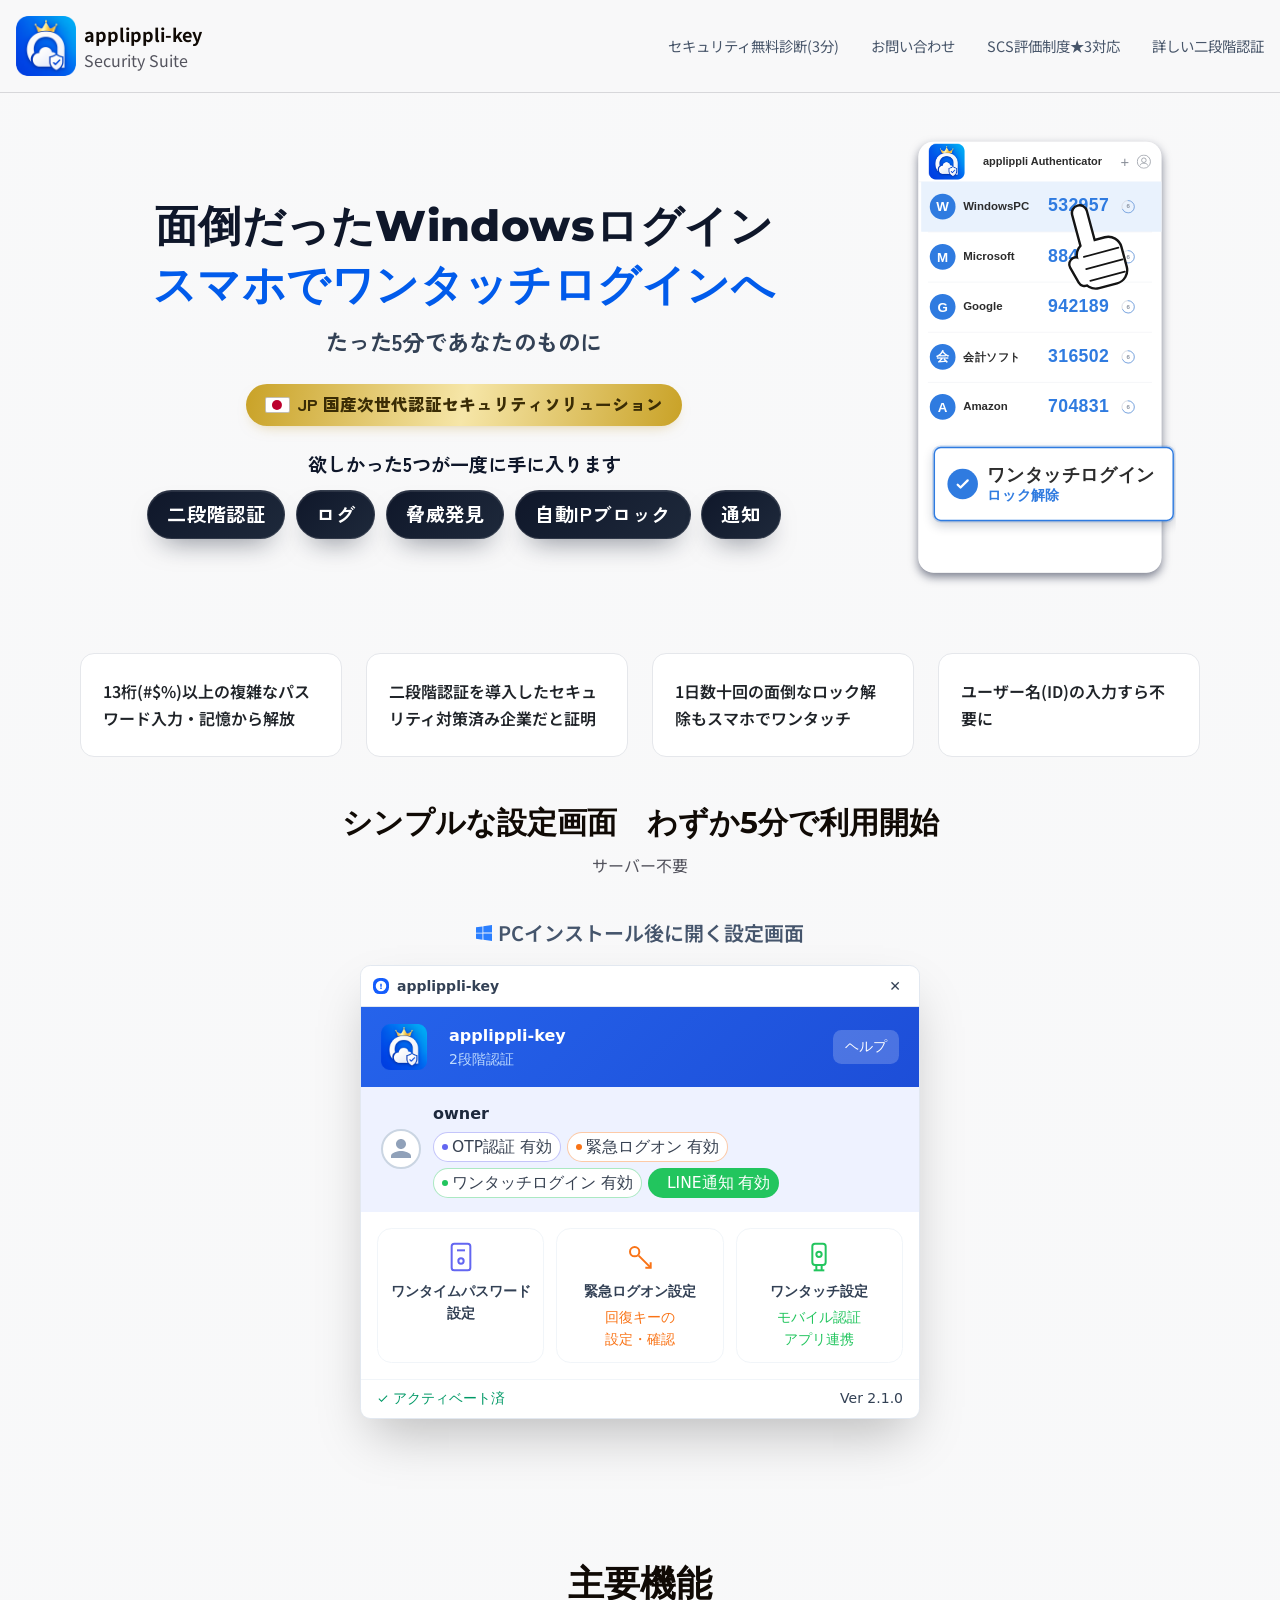
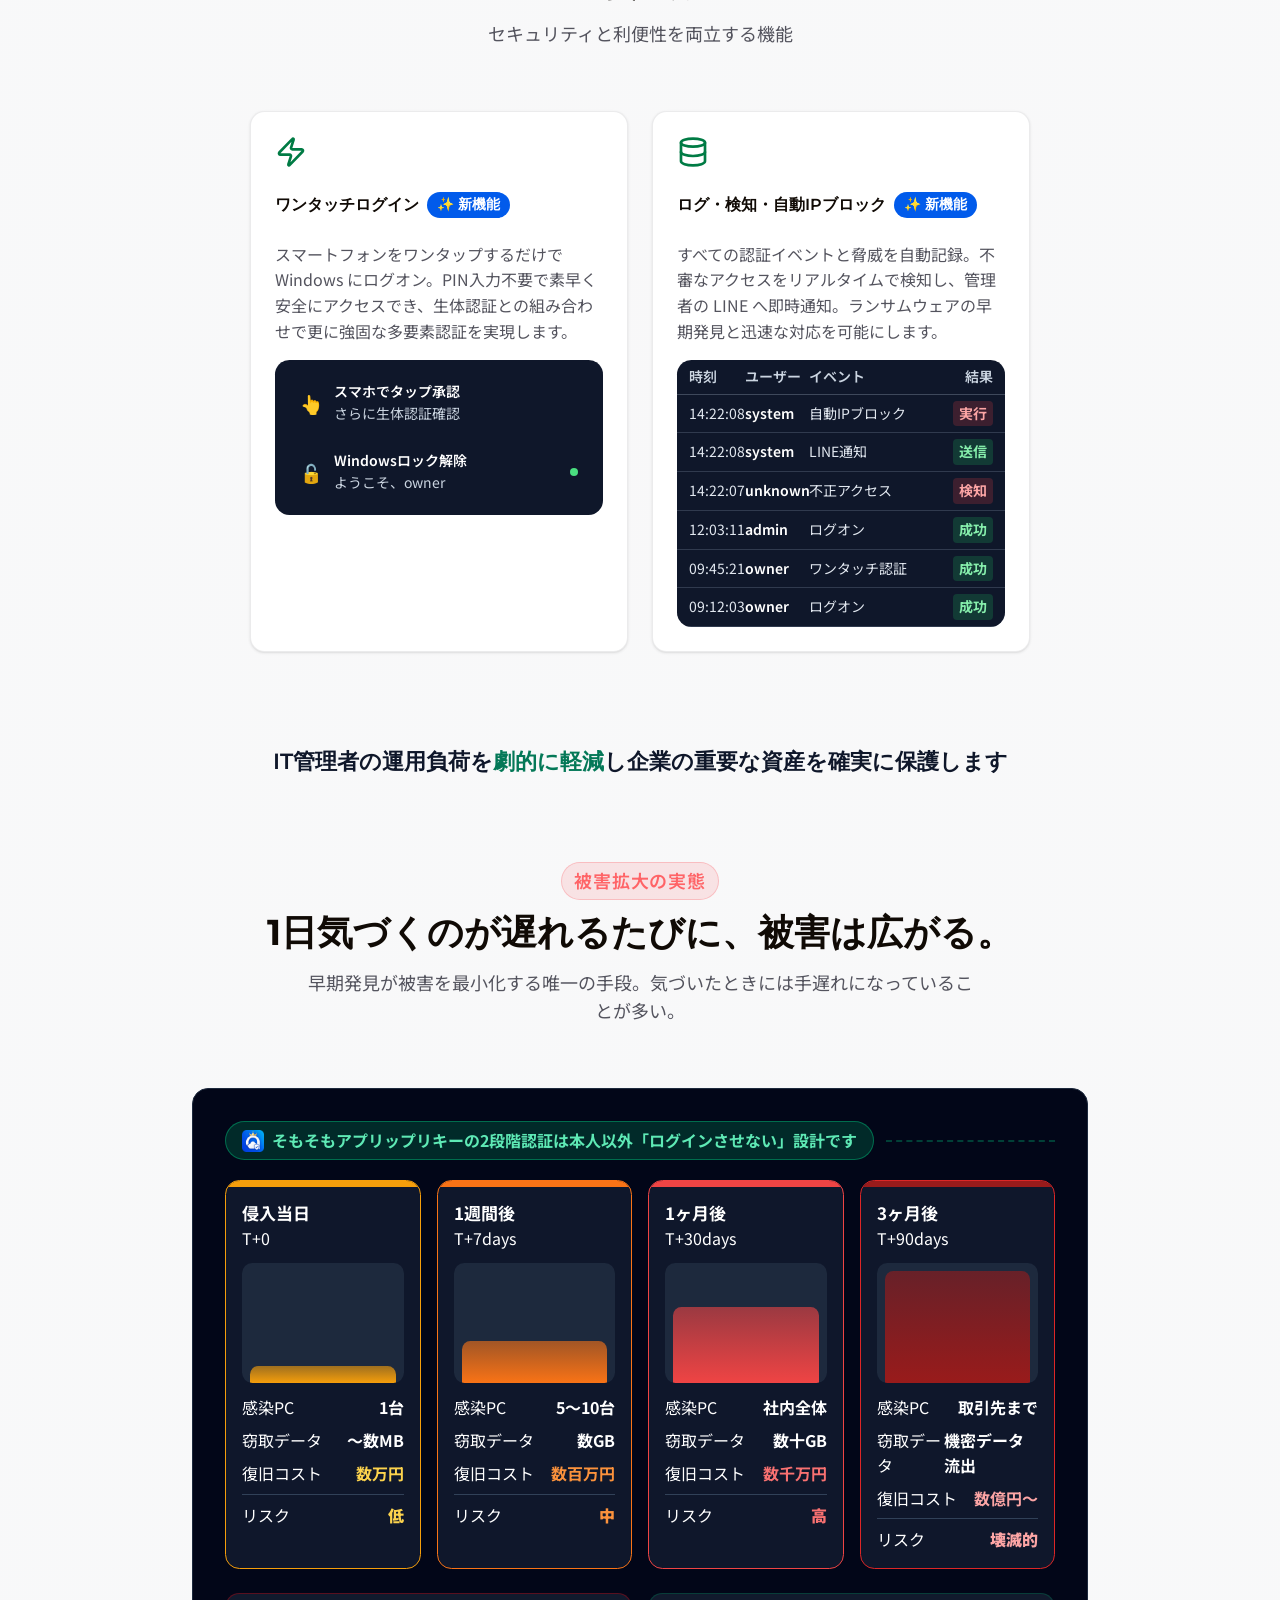
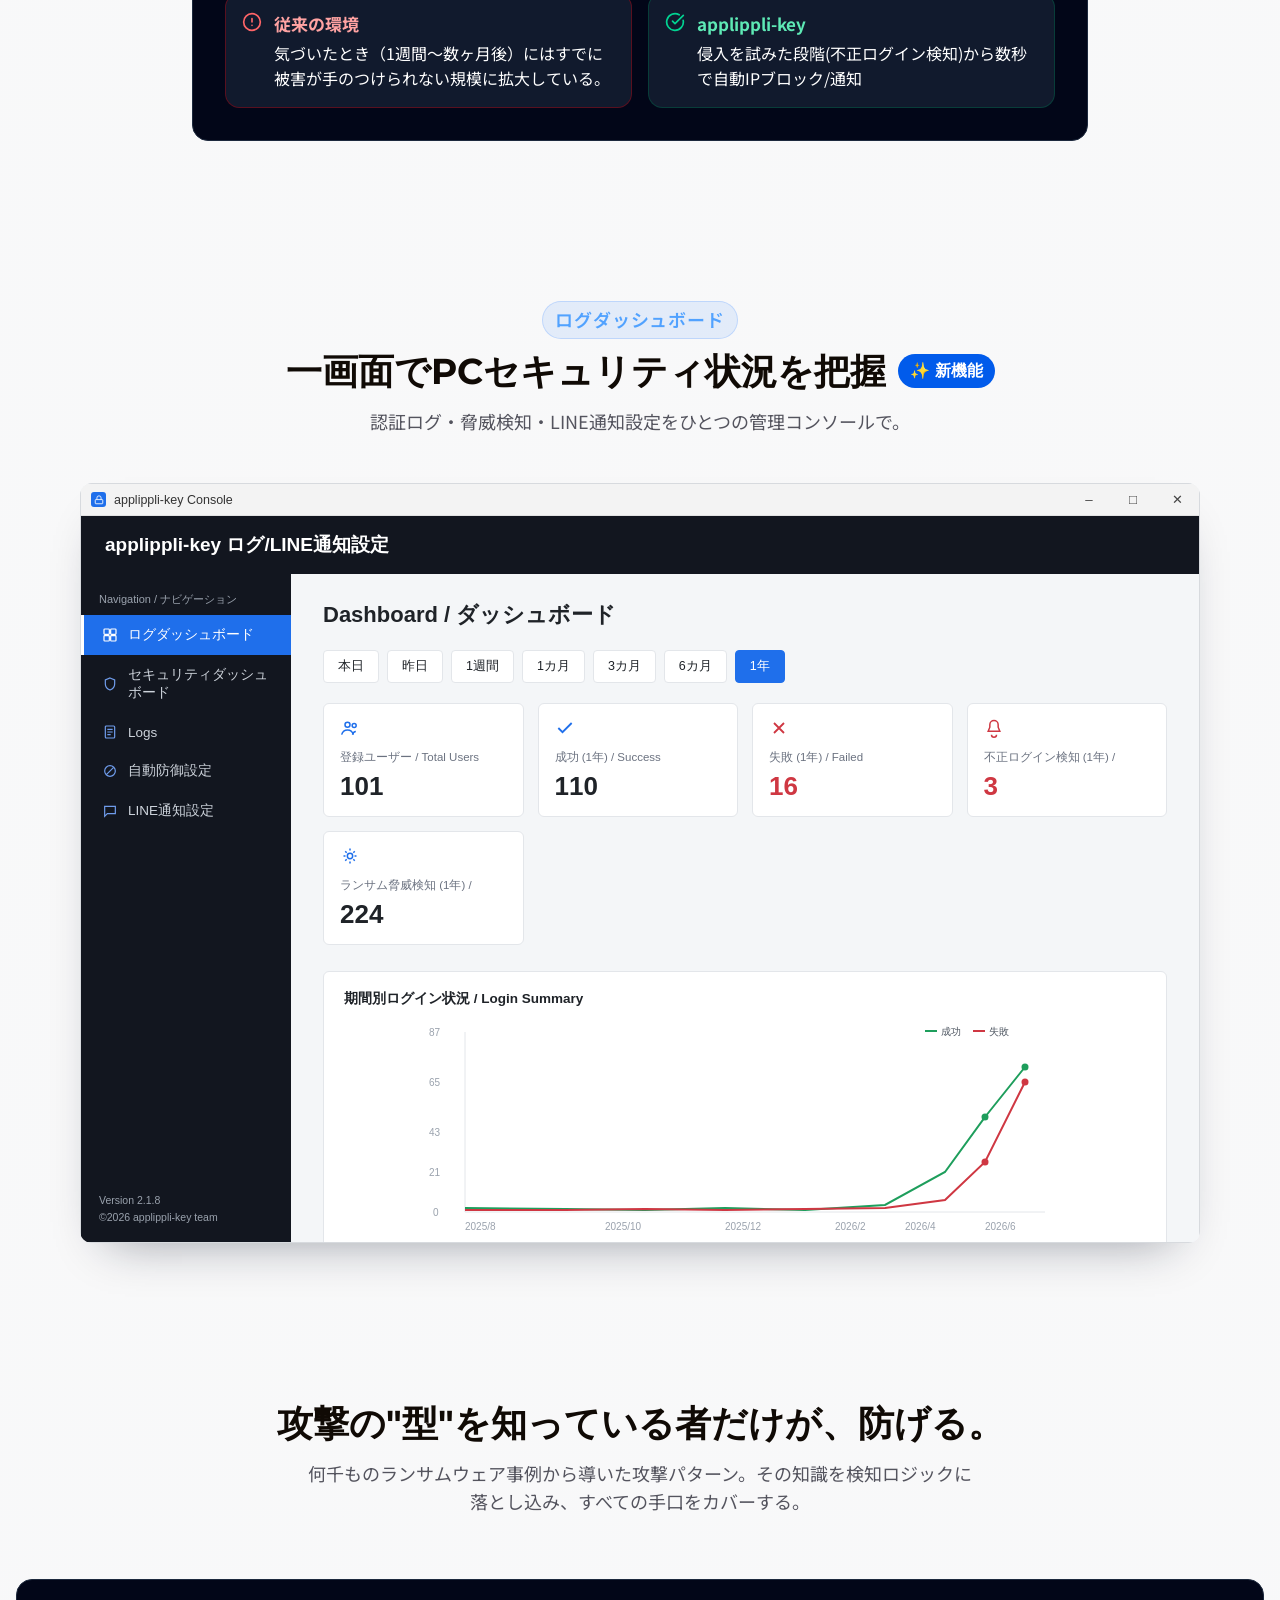
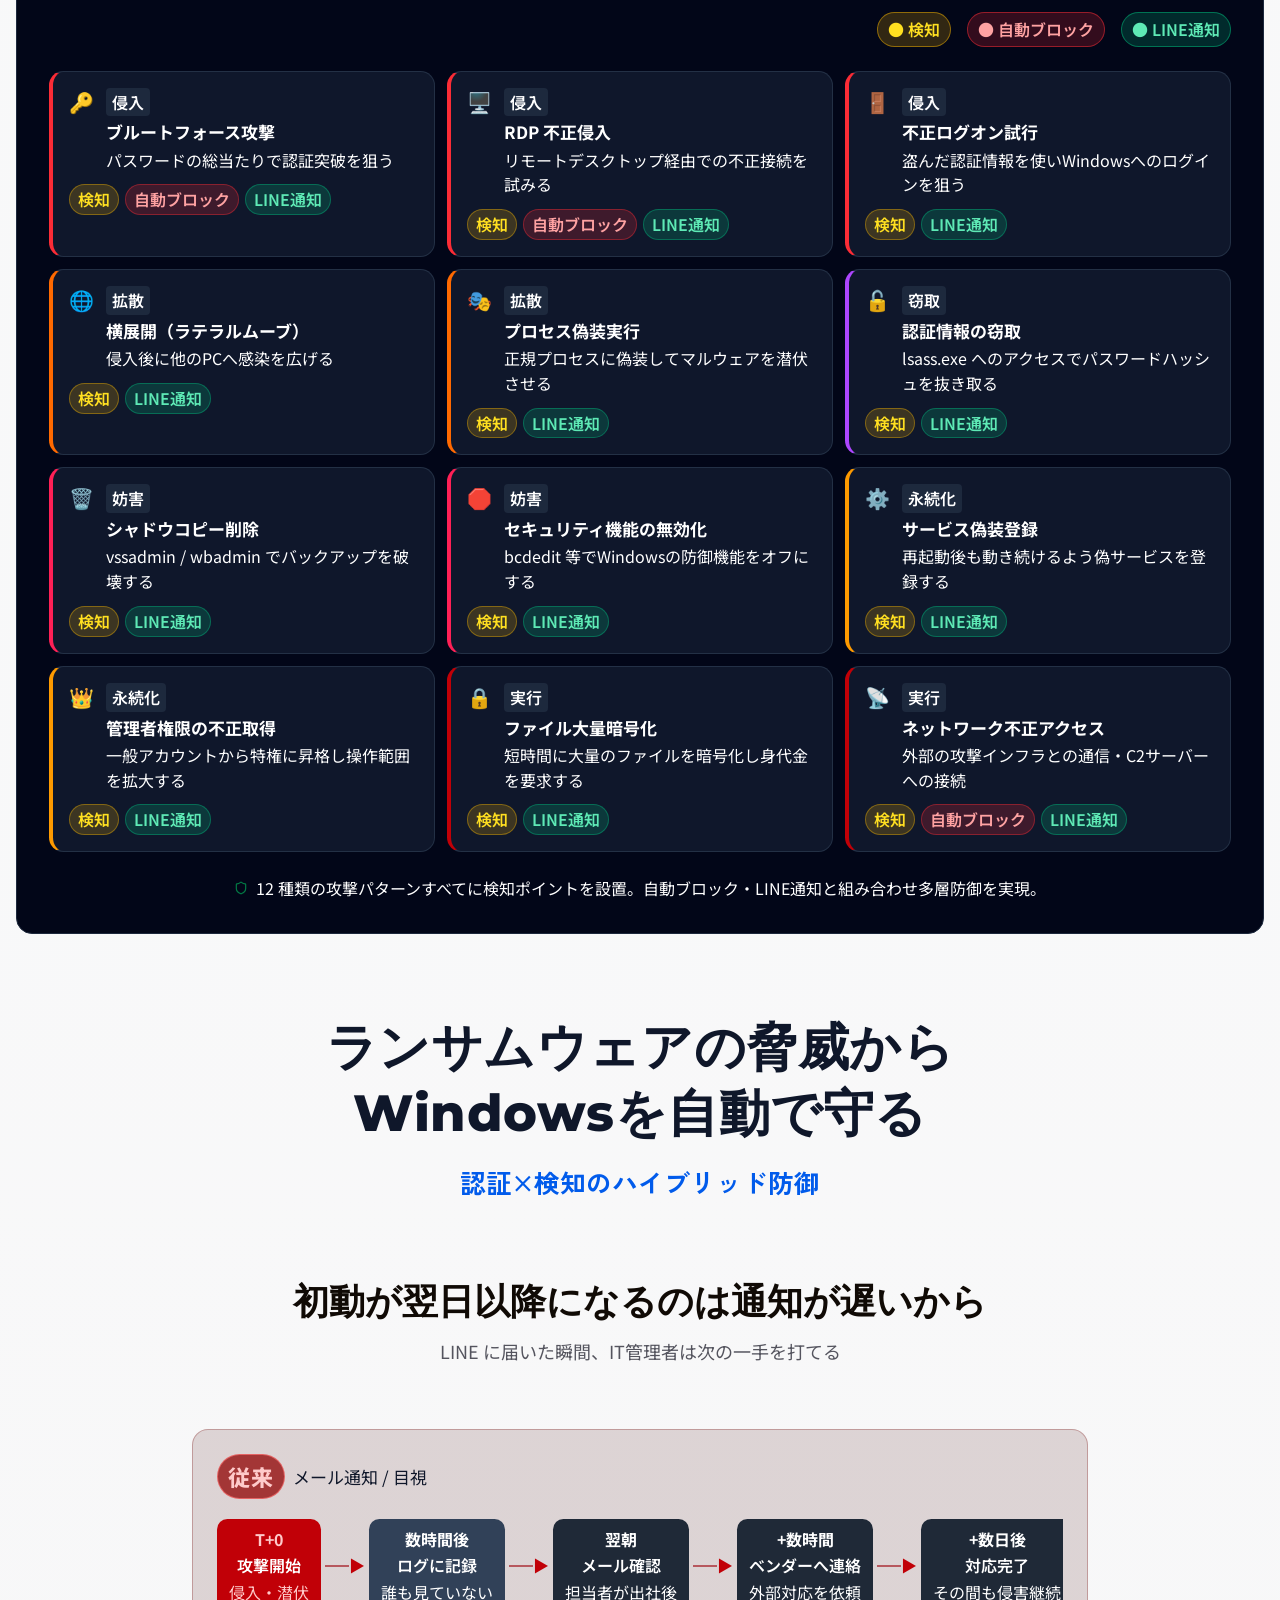
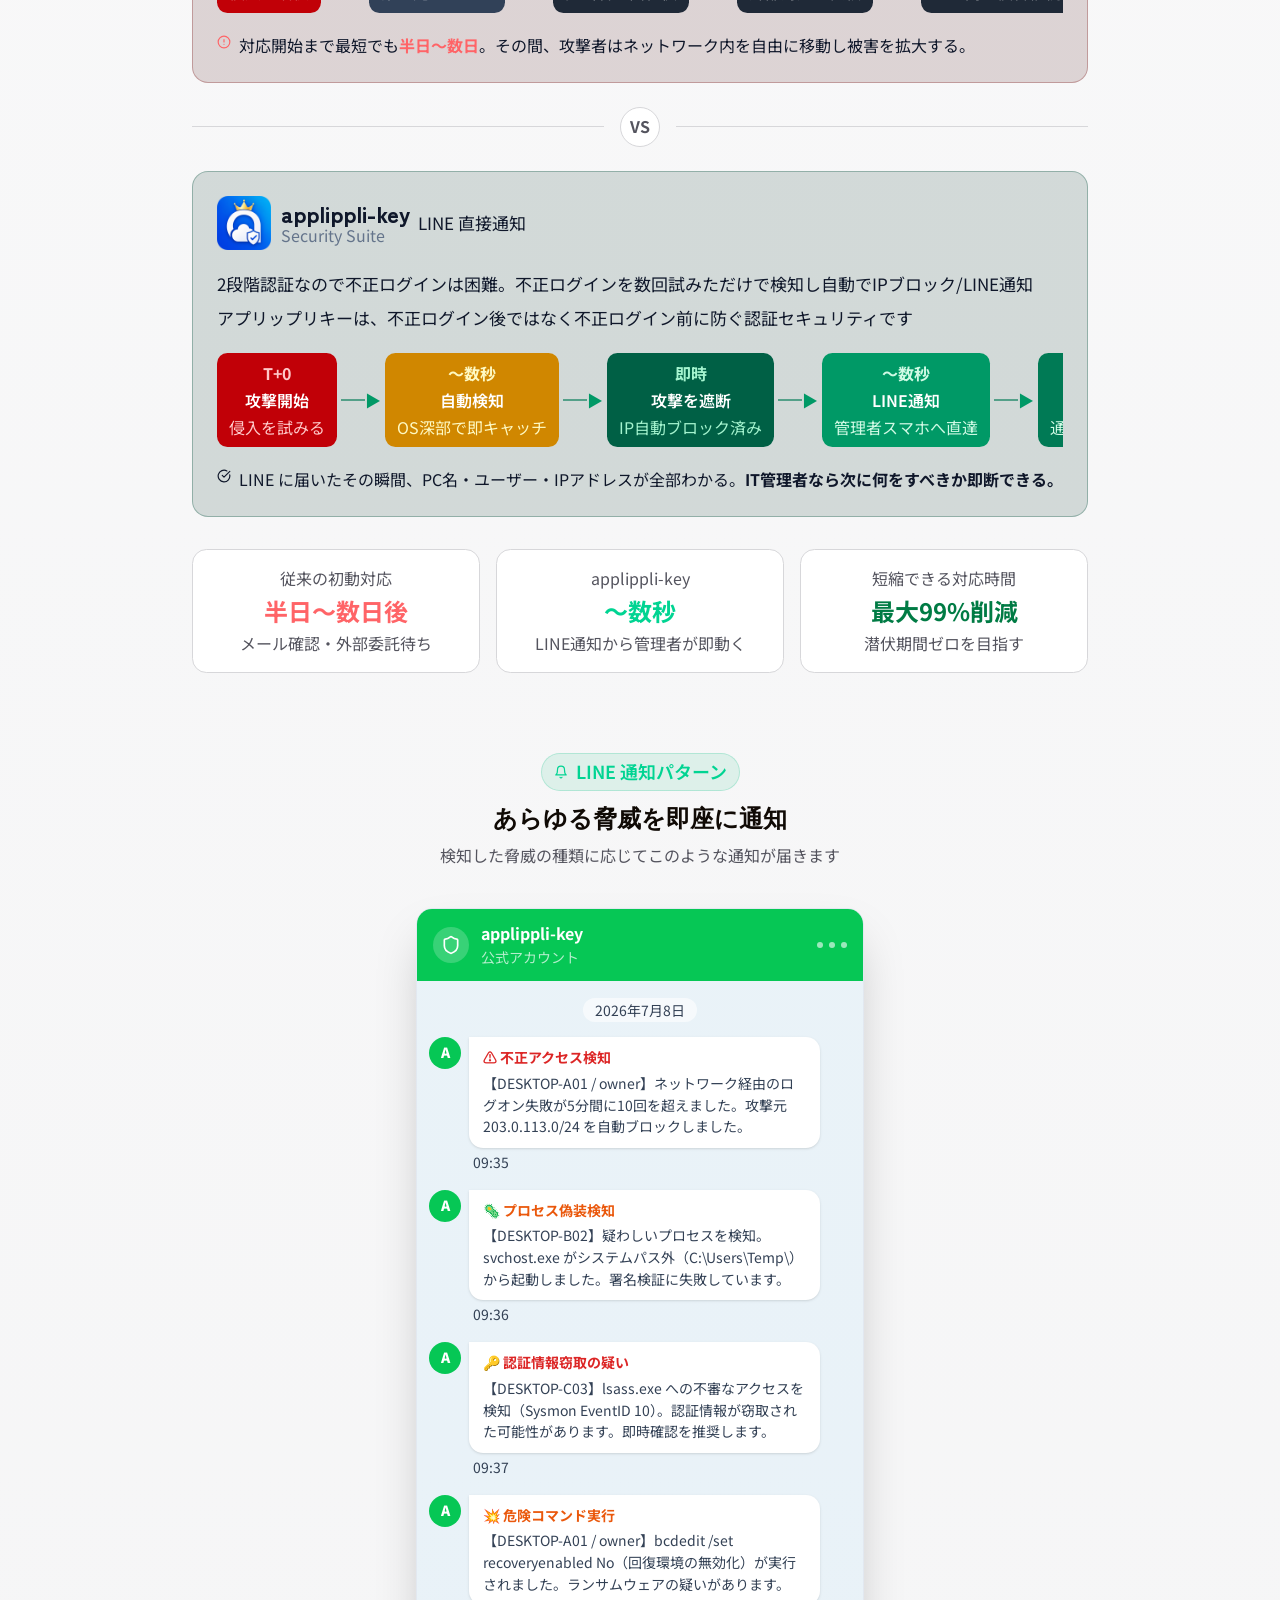
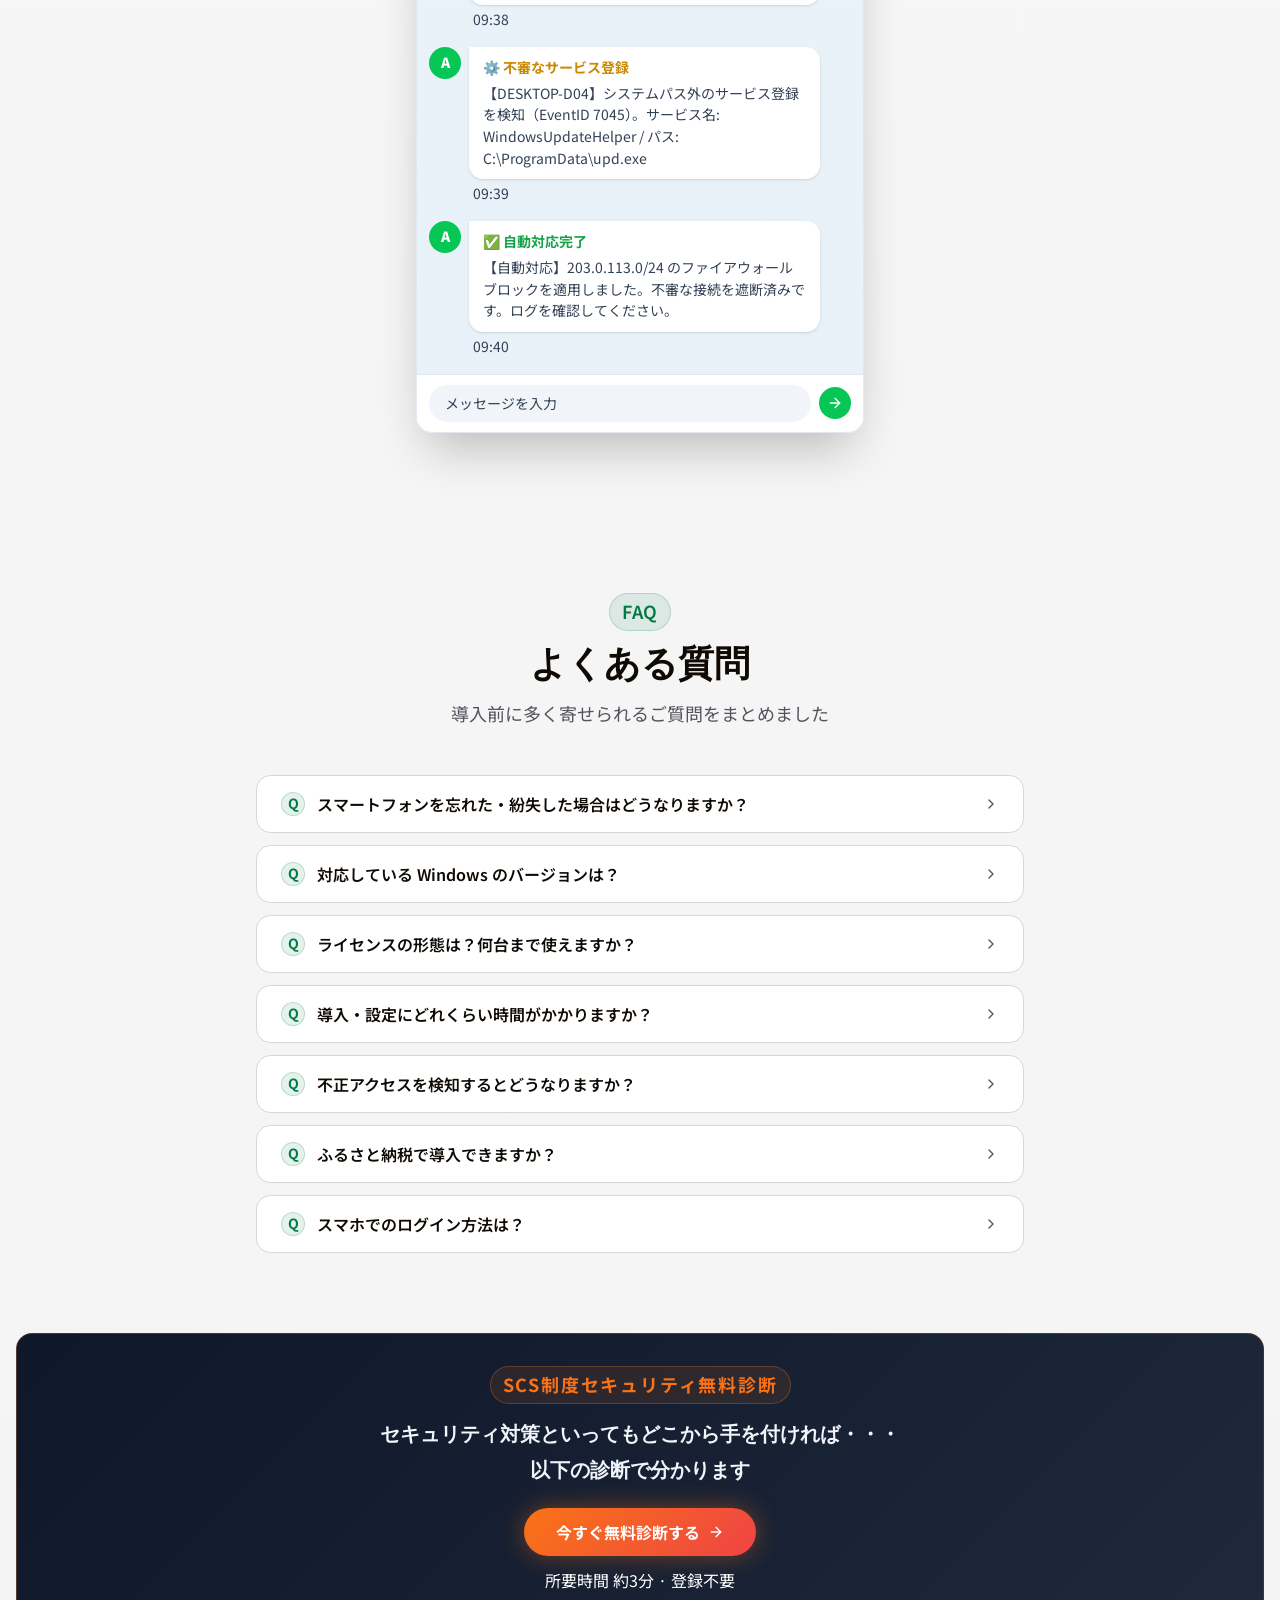
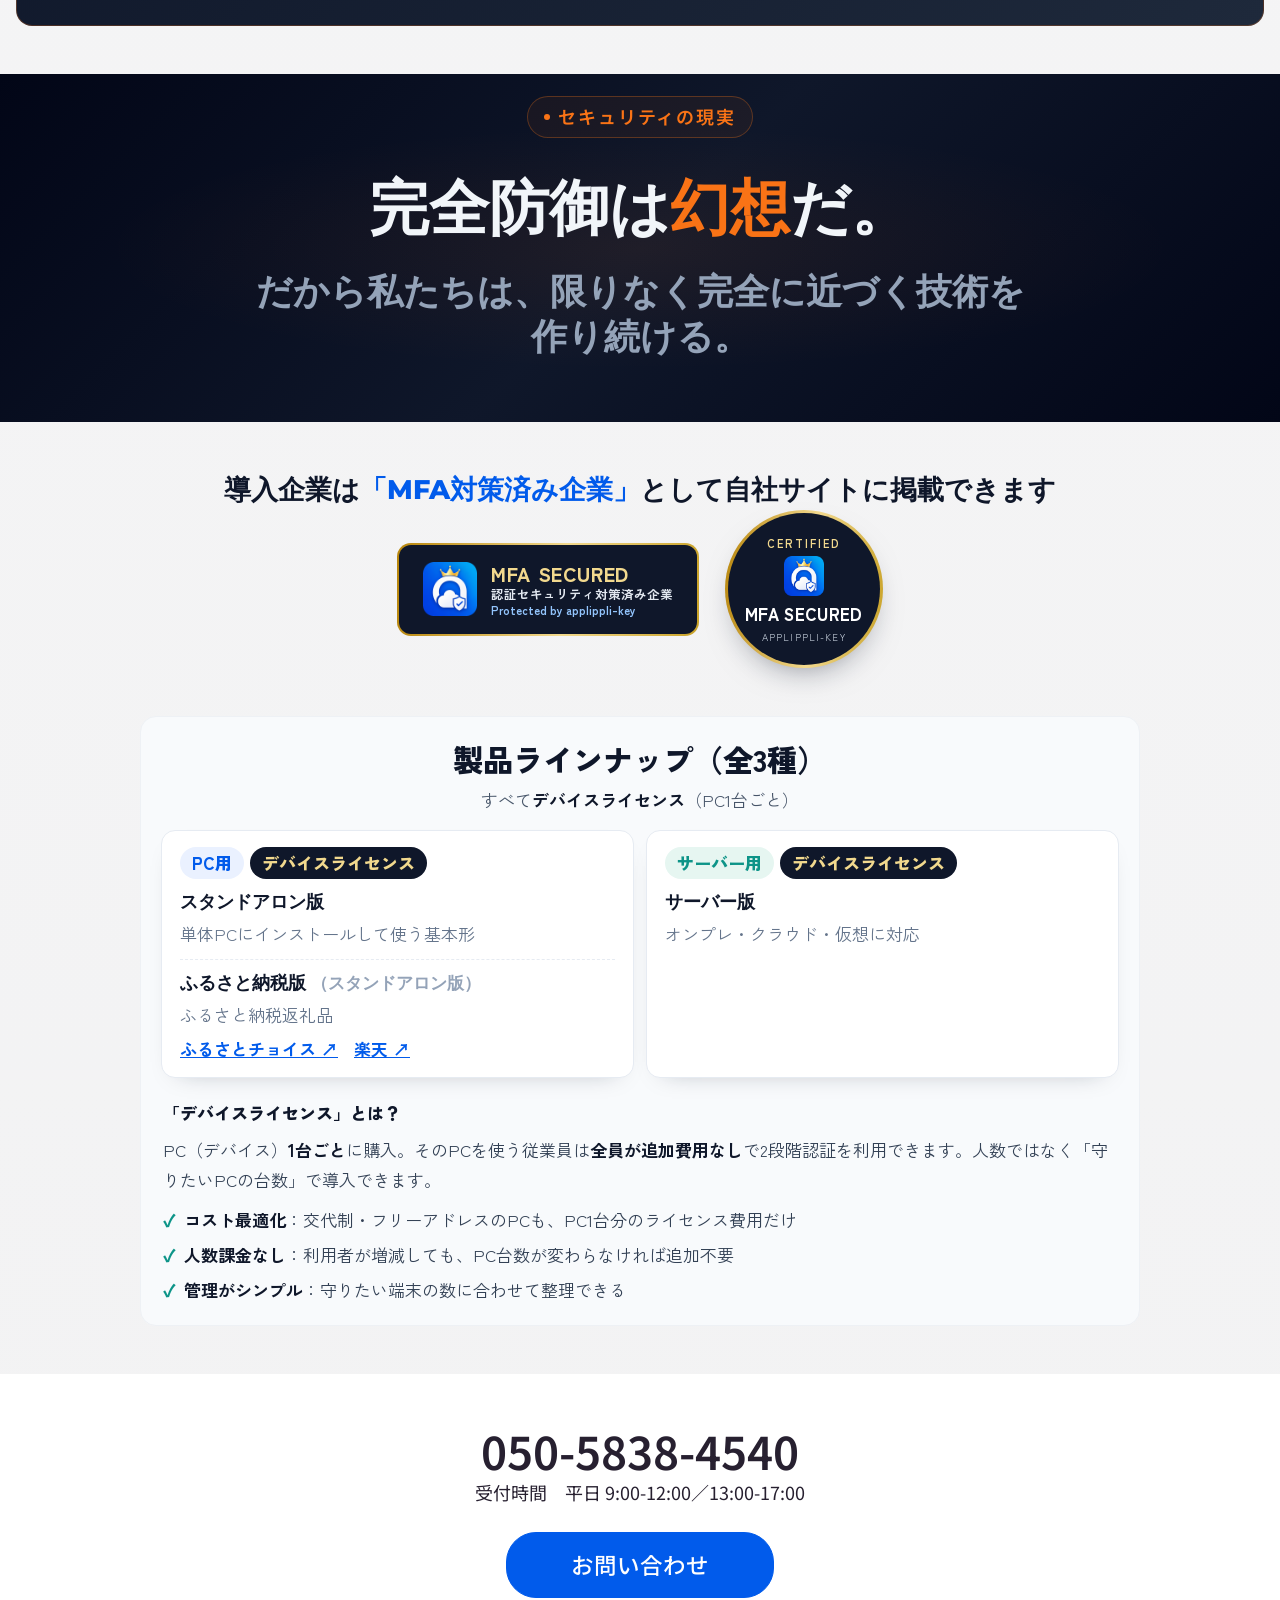
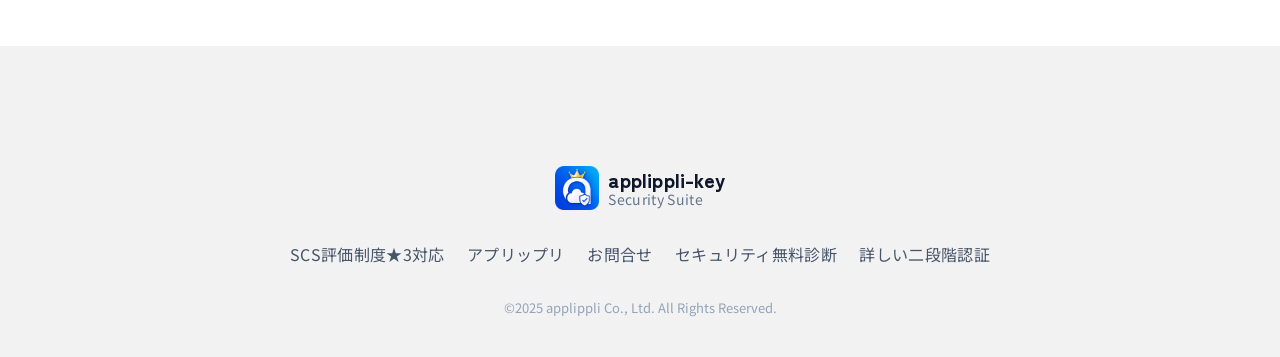
==== commit faeddb65: "モバイル: 被害カードの項目/値の折り返しを解消(13.5px+nowrap) - .ak-wide-grid 内テキストを13.5pxに、各項目をnowrapで1行に - 項目名を少し明るいグレーに" ====
--- a/index.html
+++ b/index.html
@@ -350,12 +350,18 @@
         #ak-trust .ak-trust-sub, #ak-tagline, #moved-mission .mm-1 { font-size: 19px !important; }
         .bc-desc { font-size: 19px !important; }
         .ak-serverfree { font-size: 21px !important; }
-        .ak-damage-card .text-xs.text-emerald-300 { font-size: 20px !important; line-height: 1.5; color: #ffffff !important; }
+        .ak-damage-card .text-xs.text-emerald-300 { font-size: 18px !important; line-height: 1.6; color: #ffffff !important; }
+        #ak-soso-badge .soso-br { display: inline; }
+        .ak-wide-grid .text-xs { font-size: 13.5px !important; }
+        .ak-wide-grid .space-y-2 > .flex { gap: 8px; }
+        .ak-wide-grid .space-y-2 span { white-space: nowrap; }
+        .ak-wide-grid .space-y-2 .text-slate-400 { color: #cbd5e1 !important; }
         .ak-damage-card img.animate-pulse { width: 64px !important; height: 64px !important; }
         #ak-soso-badge { background: transparent !important; border: none !important; padding: 0 !important; }
-        #ak-logdemo .text-xs { font-size: 13px !important; }
-        #ak-logdemo .w-14 { width: 4.9rem !important; }
-        #ak-logdemo .w-16 { width: 4.2rem !important; }
+        #ak-logdemo .text-xs { font-size: 15px !important; }
+        #ak-logdemo .w-14 { width: 5.2rem !important; flex-shrink: 0; }
+        #ak-logdemo .w-16 { width: 4.9rem !important; flex-shrink: 0; }
+        #ak-logdemo .flex-1 { min-width: 0; }
         #moved-hero .mh-sub { font-size: 21px !important; }
         #feat-note { font-size: 24px !important; line-height: 1.55; }
         #ak-trust .ak-trust-head { font-size: 24px !important; }
@@ -559,6 +565,7 @@
       /* ソリューション表示（見出し下・グラデ枠のpill＝かっこいい） */
       #top-banner .tb-sols { display: flex; flex-wrap: wrap; gap: 0.65rem; margin-top: 1.6rem; justify-content: center; }
       .jp-br { display: none; }
+      .soso-br { display: none; }
       .w-14, .w-16 { font-family: 'Noto Sans JP', sans-serif !important; }
       #top-banner .tb-sol {
         display: inline-flex; align-items: center; gap: 0.4rem; white-space: nowrap;
@@ -747,7 +754,7 @@
 <div id="root" class="ak-ready"><section aria-label="Notifications alt+T" tabindex="-1" aria-live="polite" aria-relevant="additions text" aria-atomic="false"></section><div class="min-h-screen bg-gradient-to-b from-background via-background to-muted/30"><header class="sticky top-0 z-50 bg-background/80 backdrop-blur-md border-b border-border"><nav class="container mx-auto px-4 py-4 flex items-center justify-between"><div class="flex items-center gap-2" style="cursor: pointer;"><div class="w-10 h-10 bg-accent rounded-lg flex items-center justify-center ak-logo-swapped"><img class="ak-logo-img" src="/img/key-logo.png" alt="applippli-key"></div><div><div class="font-bold text-lg text-foreground">applippli-key</div><div class="text-xs text-muted-foreground">Security Suite</div></div></div><div class="hidden md:flex items-center gap-8"><a href="#features" class="text-sm text-muted-foreground hover:text-foreground transition" style="display: none;">機能</a><a href="#protection" class="text-sm text-muted-foreground hover:text-foreground transition" style="display: none;">対策</a><a href="#comparison" class="text-sm text-muted-foreground hover:text-foreground transition" style="display: none;">比較</a><a class="plain-contact scs-diag" href="https://scs-check.applippli.co.jp/pw-risk">セキュリティ無料診断(3分)</a><a class="plain-contact" href="#">お問い合わせ</a><button data-slot="button" class="inline-flex items-center justify-center whitespace-nowrap text-sm font-medium transition-all disabled:pointer-events-none disabled:opacity-50 [&amp;_svg]:pointer-events-none [&amp;_svg:not([class*='size-'])]:size-4 shrink-0 [&amp;_svg]:shrink-0 outline-none focus-visible:border-ring focus-visible:ring-ring/50 focus-visible:ring-[3px] aria-invalid:ring-destructive/20 dark:aria-invalid:ring-destructive/40 aria-invalid:border-destructive bg-primary text-primary-foreground hover:bg-primary/90 h-8 rounded-md gap-1.5 px-3 has-[&gt;svg]:px-2.5" style="display: none;">お問い合わせ</button><a class="scs-badge" href="https://applippli-key.com/lp/">SCS評価制度★3対応</a><a class="scs-badge scs-detail" href="https://applippli-key.com/">詳しい二段階認証</a></div></nav></header><section class="container mx-auto px-4 py-20 md:py-32"><div id="top-banner"><div class="tb-inner"><div class="tb-text"><h1 class="tb-headline">面倒だったWindowsログイン<br><span class="tb-accent">スマホでワンタッチログインへ</span></h1><p class="tb-sub">たった5分であなたのものに</p><div class="tb-sols"><span style="display:inline-flex;align-items:center;gap:.45rem;font-size:clamp(.85rem,1.6vw,1.05rem);font-weight:800;color:#3a2c05;padding:.5rem 1.2rem;border-radius:999px;background:linear-gradient(100deg,#c9a227,#f6e6a8 50%,#c9a227);box-shadow:0 6px 16px -9px rgba(184,134,11,.55);font-family:'Zen Kaku Gothic New','Noto Sans JP',sans-serif;"><span class="jp-flag" style="border-color:rgba(58,44,5,.3);"></span>JP&nbsp;国産次世代認証<br class="jp-br">セキュリティソリューション</span></div><p class="tb-lead">欲しかった5つが一度に手に入ります</p><div class="tb-chips"><span class="tb-chip">二段階認証</span><span class="tb-chip">ログ</span><span class="tb-chip">脅威発見</span><span class="tb-chip">自動IPブロック</span><span class="tb-chip">通知</span></div></div><div class="tb-phone"><div class="tb-anim"><iframe src="/onetouch.html" title="applippli-Key：スマホからワンタッチでWindowsにログイン" loading="eager" scrolling="no"></iframe></div></div></div></div><div id="benefit-cards"><div class="bc-wrap"><div class="bc-grid"><div class="bc-card"><div class="bc-ico">🔓</div><div class="bc-title">複雑なパスワードから解放</div><div class="bc-desc">13桁(#$%)以上の複雑なパスワード入力・記憶から解放</div></div><div class="bc-card"><div class="bc-ico">🛡️</div><div class="bc-title">対策済みを対外的に証明</div><div class="bc-desc">二段階認証を導入したセキュリティ対策済み企業だと証明</div></div><div class="bc-card"><div class="bc-ico">⚡</div><div class="bc-title">ロック解除が一瞬で完了</div><div class="bc-desc">1日数十回の面倒なロック解除もスマホでワンタッチ</div></div><div class="bc-card"><div class="bc-ico">👤</div><div class="bc-title">ログインはゼロ操作</div><div class="bc-desc">ユーザー名(ID)の入力すら不要に</div></div></div></div></div><div id="answer-hero-a" class="ah2"></div><div class="max-w-3xl mx-auto text-center transition-all duration-1000 opacity-100"><div class="flex items-center justify-center gap-3 mb-6" style="display: none;"><div class="inline-block px-4 py-2 bg-accent/10 rounded-full border border-accent/20"><span class="text-sm font-semibold text-accent">🛡️ 次世代セキュリティソリューション</span></div><div class="inline-block px-4 py-2 rounded-full border" style="background: rgba(249, 115, 22, 0.08); border-color: rgba(249, 115, 22, 0.25);"><span class="text-sm font-semibold" style="color: rgb(249, 115, 22);">🇯🇵 国産ハイブリッド認証ソリューション</span></div></div><p class="text-5xl md:text-6xl font-bold text-foreground mb-3 leading-tight" style="display: none;">ランサムウェアの脅威から<br><span class="text-accent">Windowsを自動で守る</span></p><p class="text-2xl font-semibold mb-6" style="color: rgb(148, 163, 184); letter-spacing: 0.05em; display: none;">認証<span style="color: rgb(249, 115, 22);">×</span>検知のハイブリッド防御</p><p class="text-lg text-muted-foreground mb-8 leading-relaxed" style="display: none;">多要素認証と高度なログ監視で多層防御を実現。自動検知・自動ブロック機能がIT管理者の運用負荷を劇的に軽減し、企業の重要な資産を確実に保護します。</p><div class="flex flex-col sm:flex-row gap-4 justify-center"><button data-slot="button" class="inline-flex items-center justify-center whitespace-nowrap text-sm font-medium transition-all disabled:pointer-events-none disabled:opacity-50 [&amp;_svg]:pointer-events-none [&amp;_svg:not([class*='size-'])]:size-4 shrink-0 [&amp;_svg]:shrink-0 outline-none focus-visible:border-ring focus-visible:ring-ring/50 focus-visible:ring-[3px] aria-invalid:ring-destructive/20 dark:aria-invalid:ring-destructive/40 aria-invalid:border-destructive bg-primary text-primary-foreground hover:bg-primary/90 h-10 rounded-md px-6 has-[&gt;svg]:px-4 gap-2" style="display: none;">デモを見る <svg xmlns="http://www.w3.org/2000/svg" width="24" height="24" viewBox="0 0 24 24" fill="none" stroke="currentColor" stroke-width="2" stroke-linecap="round" stroke-linejoin="round" class="lucide lucide-arrow-right w-4 h-4"><path d="M5 12h14"></path><path d="m12 5 7 7-7 7"></path></svg></button><button data-slot="button" class="inline-flex items-center justify-center gap-2 whitespace-nowrap text-sm font-medium transition-all disabled:pointer-events-none disabled:opacity-50 [&amp;_svg]:pointer-events-none [&amp;_svg:not([class*='size-'])]:size-4 shrink-0 [&amp;_svg]:shrink-0 outline-none focus-visible:border-ring focus-visible:ring-ring/50 focus-visible:ring-[3px] aria-invalid:ring-destructive/20 dark:aria-invalid:ring-destructive/40 aria-invalid:border-destructive border bg-transparent shadow-xs hover:bg-accent dark:bg-transparent dark:border-input dark:hover:bg-input/50 h-10 rounded-md px-6 has-[&gt;svg]:px-4" style="display: none;">詳しく知る</button></div></div></section><section class="container mx-auto px-4 pb-16"><div class="text-center mb-10"><h2 class="text-3xl font-bold text-foreground mb-3">シンプルな設定画面　わずか5分で利用開始</h2><p class="text-muted-foreground ak-serverfree">サーバー不要</p></div><div class="grid md:grid-cols-2 gap-10 items-start max-w-4xl mx-auto ak-grid-single"><div><div class="text-center mb-4"><span class="inline-flex items-center gap-1.5 text-sm font-semibold text-slate-600"><svg viewBox="0 0 24 24" class="w-4 h-4 fill-blue-500"><path d="M0 3.449L9.75 2.1v9.451H0m10.949-9.602L24 0v11.4H10.949M0 12.6h9.75v9.451L0 20.699M10.949 12.6H24V24l-12.9-1.801"></path></svg>PCインストール後に開く設定画面</span></div><div class="rounded-lg overflow-hidden shadow-2xl border border-slate-200" style="font-family: system-ui, sans-serif; background: rgb(243, 244, 246);"><div class="flex items-center justify-between px-3 py-2 bg-white border-b border-slate-200"><div class="flex items-center gap-2"><div class="w-4 h-4 bg-blue-600 rounded-sm flex items-center justify-center"><svg viewBox="0 0 16 16" class="w-3 h-3 fill-white"><path d="M8 1a7 7 0 1 0 0 14A7 7 0 0 0 8 1zM7 5h2v4H7V5zm0 5h2v2H7v-2z"></path></svg></div><span class="text-xs font-semibold text-slate-700">applippli-key</span></div><button class="w-6 h-6 flex items-center justify-center rounded hover:bg-red-500 hover:text-white text-slate-400 text-xs transition-colors">✕</button></div><div class="flex items-center justify-between px-5 py-4" style="background: linear-gradient(135deg, rgb(37, 99, 235), rgb(29, 78, 216));"><div class="flex items-center gap-3"><div class="w-9 h-9 bg-white/20 rounded-lg flex items-center justify-center"><svg viewBox="0 0 24 24" class="w-5 h-5 fill-white"><path d="M12 1C8.676 1 6 3.676 6 7v1H4v15h16V8h-2V7c0-3.324-2.676-6-6-6zm0 2c2.276 0 4 1.724 4 4v1H8V7c0-2.276 1.724-4 4-4zm0 9a2 2 0 1 1 0 4 2 2 0 0 1 0-4z"></path></svg></div><div><div class="text-white font-bold text-sm">applippli-key</div><div class="text-blue-200 text-xs">2段階認証</div></div></div><button class="px-3 py-1.5 bg-white/20 hover:bg-white/30 text-white text-xs rounded-md transition-colors">ヘルプ</button></div><div class="flex items-center gap-3 px-5 py-3.5" style="background: rgb(238, 242, 255);"><div class="w-10 h-10 rounded-full border-2 border-slate-300 bg-white flex items-center justify-center flex-shrink-0"><svg viewBox="0 0 24 24" class="w-6 h-6 fill-slate-400"><path d="M12 12c2.7 0 5-2.3 5-5s-2.3-5-5-5-5 2.3-5 5 2.3 5 5 5zm0 2c-3.3 0-10 1.7-10 5v2h20v-2c0-3.3-6.7-5-10-5z"></path></svg></div><div><div class="text-sm font-semibold text-slate-800 mb-1.5">owner</div><div class="flex flex-wrap gap-1.5"><span class="flex items-center gap-1 px-2 py-0.5 rounded-full border text-xs" style="border-color: rgba(99, 102, 241, 0.376); background: white; color: rgb(55, 65, 81);"><span class="w-1.5 h-1.5 rounded-full flex-shrink-0" style="background: rgb(99, 102, 241);"></span>OTP認証 有効</span><span class="flex items-center gap-1 px-2 py-0.5 rounded-full border text-xs" style="border-color: rgba(249, 115, 22, 0.376); background: white; color: rgb(55, 65, 81);"><span class="w-1.5 h-1.5 rounded-full flex-shrink-0" style="background: rgb(249, 115, 22);"></span>緊急ログオン 有効</span><span class="flex items-center gap-1 px-2 py-0.5 rounded-full border text-xs" style="border-color: rgba(34, 197, 94, 0.376); background: white; color: rgb(55, 65, 81);"><span class="w-1.5 h-1.5 rounded-full flex-shrink-0" style="background: rgb(34, 197, 94);"></span>ワンタッチログイン 有効</span><span class="flex items-center gap-1 px-2 py-0.5 rounded-full border text-xs" style="border-color: rgba(34, 197, 94, 0.376); background: rgb(34, 197, 94); color: white;"><span class="w-1.5 h-1.5 rounded-full flex-shrink-0" style="background: rgb(34, 197, 94);"></span>LINE通知 有効</span></div></div></div><div class="grid grid-cols-3 gap-3 p-4 bg-white"><div class="flex flex-col items-center text-center p-3 rounded-xl border border-slate-100 hover:shadow-md transition-shadow cursor-pointer bg-white"><div class="mb-2"><svg viewBox="0 0 24 24" class="w-8 h-8" fill="none" stroke="#6366f1" stroke-width="1.5"><rect x="5" y="2" width="14" height="20" rx="2"></rect><circle cx="12" cy="15" r="2"></circle><line x1="9" y1="7" x2="15" y2="7"></line></svg></div><div class="text-xs font-semibold text-slate-700 mb-1 leading-tight">ワンタイムパスワード設定</div><div class="text-xs leading-tight whitespace-pre-line" style="color: rgb(99, 102, 241);">ワンタイムパスワードの
 設定・変更</div></div><div class="flex flex-col items-center text-center p-3 rounded-xl border border-slate-100 hover:shadow-md transition-shadow cursor-pointer bg-white"><div class="mb-2"><svg viewBox="0 0 24 24" class="w-8 h-8" fill="none" stroke="#f97316" stroke-width="1.5"><circle cx="8" cy="8" r="3.5"></circle><path d="m11 11 9 9"></path><path d="M20 16v4h-4"></path></svg></div><div class="text-xs font-semibold text-slate-700 mb-1 leading-tight">緊急ログオン設定</div><div class="text-xs leading-tight whitespace-pre-line" style="color: rgb(249, 115, 22);">回復キーの
 設定・確認</div></div><div class="flex flex-col items-center text-center p-3 rounded-xl border border-slate-100 hover:shadow-md transition-shadow cursor-pointer bg-white"><div class="mb-2"><svg viewBox="0 0 24 24" class="w-8 h-8" fill="none" stroke="#22c55e" stroke-width="1.5"><rect x="7" y="2" width="10" height="16" rx="2"></rect><path d="M10 18v4"></path><path d="M14 18v4"></path><path d="M8 22h8"></path><circle cx="12" cy="10" r="2"></circle></svg></div><div class="text-xs font-semibold text-slate-700 mb-1 leading-tight">ワンタッチ設定</div><div class="text-xs leading-tight whitespace-pre-line" style="color: rgb(34, 197, 94);">モバイル認証
-アプリ連携</div></div></div><div class="flex items-center justify-between px-4 py-2 bg-white border-t border-slate-100"><span class="text-xs text-emerald-600 flex items-center gap-1"><svg viewBox="0 0 16 16" class="w-3 h-3 fill-emerald-600"><path d="M13 3L6 10 3 7l-1 1 4 4 8-8-1-1z"></path></svg>アクティベート済</span><span class="text-xs text-slate-400">Ver 2.1.0</span></div></div></div><div style="display: none;"><div class="text-center mb-4"><span class="inline-flex items-center gap-1.5 text-sm font-semibold text-slate-600"><svg viewBox="0 0 24 24" class="w-4 h-4 fill-slate-500"><rect x="5" y="2" width="14" height="20" rx="2" ry="2"></rect><circle cx="12" cy="18" r="1"></circle></svg> スマートフォン認証アプリ</span></div><div class="mx-auto" style="max-width: 280px;"><div class="rounded-3xl overflow-hidden shadow-2xl border-4 border-slate-800 bg-white" style="font-family: system-ui, sans-serif;"><div class="bg-white flex items-center justify-between px-4 pt-2 pb-1" style="font-size: 9px; color: rgb(55, 65, 81);"><span class="font-semibold">18:26</span><div class="flex items-center gap-1"><svg viewBox="0 0 16 16" class="w-3 h-3 fill-slate-600"><path d="M1 10h2v4H1zm4-3h2v7H5zm4-3h2v10H9zm4-4h2v14h-2z"></path></svg><svg viewBox="0 0 16 16" class="w-3 h-3 fill-slate-600"><path d="M8 2a6 6 0 1 0 0 12A6 6 0 0 0 8 2zm0 1a5 5 0 1 1 0 10A5 5 0 0 1 8 3z"></path></svg><span class="font-bold bg-slate-700 text-white rounded px-1">92</span></div></div><div class="bg-white flex items-center justify-between px-3 py-2.5 border-b border-slate-100"><div class="flex items-center gap-2"><div class="w-7 h-7 rounded-lg bg-amber-400 flex items-center justify-center text-white font-black text-sm">A</div><span class="font-bold text-slate-800 text-sm">applippli Authenticator</span></div><div class="flex items-center gap-2"><span class="text-slate-500 text-lg leading-none">+</span><svg viewBox="0 0 24 24" class="w-5 h-5 fill-slate-400"><path d="M12 12c2.7 0 5-2.3 5-5s-2.3-5-5-5-5 2.3-5 5 2.3 5 5 5zm0 2c-3.3 0-10 1.7-10 5v1h20v-1c0-3.3-6.7-5-10-5z"></path></svg></div></div><div class="flex items-center px-3 py-2.5 border-b border-slate-100 relative" style="border-left: 3px solid rgb(37, 99, 235);"><div class="w-8 h-8 rounded-full flex items-center justify-center text-white font-bold text-xs flex-shrink-0 mr-2.5" style="background: rgb(239, 68, 68);">A</div><div class="flex-1 min-w-0"><div class="font-bold text-slate-800 truncate" style="font-size: 11px;">administrator@TEST</div><div class="text-slate-400 truncate" style="font-size: 10px;">administrator@TEST</div></div><div class="flex items-center gap-1.5 flex-shrink-0 ml-2"><span class="font-bold text-blue-500" style="font-size: 14px; letter-spacing: 0.05em;">953 592</span><div class="w-5 h-5 rounded-full border-2 border-blue-400 flex items-center justify-center text-blue-500 font-bold" style="font-size: 8px;">22</div></div></div><div class="flex items-center px-3 py-2.5 border-b border-slate-100 relative" style="border-left: 3px solid rgb(37, 99, 235);"><div class="w-8 h-8 rounded-full flex items-center justify-center text-white font-bold text-xs flex-shrink-0 mr-2.5" style="background: rgb(239, 68, 68);">サ</div><div class="flex-1 min-w-0"><div class="font-bold text-slate-800 truncate" style="font-size: 11px;">サイボウズ</div><div class="text-slate-400 truncate" style="font-size: 10px;">owner</div></div><div class="flex items-center gap-1.5 flex-shrink-0 ml-2"><span class="font-bold text-blue-500" style="font-size: 14px; letter-spacing: 0.05em;">260 776</span><div class="w-5 h-5 rounded-full border-2 border-blue-400 flex items-center justify-center text-blue-500 font-bold" style="font-size: 8px;">22</div></div></div><div class="flex items-center px-3 py-2.5 border-b border-slate-100 relative" style="border-left: 3px solid rgb(37, 99, 235);"><div class="w-8 h-8 rounded-full flex items-center justify-center text-white font-bold text-xs flex-shrink-0 mr-2.5" style="background: rgb(107, 114, 128);">S</div><div class="flex-1 min-w-0"><div class="font-bold text-slate-800 truncate" style="font-size: 11px;">DESKTOP-OWNER</div><div class="text-slate-400 truncate" style="font-size: 10px;">owner/DESKTOP-OWNER</div></div></div><div class="flex items-center px-3 py-2.5 border-b border-slate-100 relative" style="border-left: 3px solid rgb(37, 99, 235);"><div class="w-8 h-8 rounded-full flex items-center justify-center text-white font-bold text-xs flex-shrink-0 mr-2.5" style="background: rgb(124, 58, 237);">S</div><div class="flex-1 min-w-0"><div class="font-bold text-slate-800 truncate" style="font-size: 11px;">owner@DESKTOP-OWNER</div><div class="text-slate-400 truncate" style="font-size: 10px;">owner@DESKTOP-OWNER</div></div><div class="flex items-center gap-1.5 flex-shrink-0 ml-2"><span class="font-bold text-blue-500" style="font-size: 14px; letter-spacing: 0.05em;">568 524</span><div class="w-5 h-5 rounded-full border-2 border-blue-400 flex items-center justify-center text-blue-500 font-bold" style="font-size: 8px;">22</div></div></div><div class="flex items-center px-3 py-2.5 border-b border-slate-100 relative" style="border-left: 3px solid rgb(37, 99, 235);"><div class="w-8 h-8 rounded-full flex items-center justify-center text-white font-bold text-xs flex-shrink-0 mr-2.5" style="background: rgb(107, 114, 128);">S</div><div class="flex-1 min-w-0"><div class="font-bold text-slate-800 truncate" style="font-size: 11px;">DESKTOP-OWNER</div><div class="text-slate-400 truncate" style="font-size: 10px;">owner/DESKTOP-OWNER</div></div></div><div class="flex items-center px-3 py-2.5 border-b border-slate-100 relative" style="border-left: 3px solid rgb(37, 99, 235);"><div class="w-8 h-8 rounded-full flex items-center justify-center text-white font-bold text-xs flex-shrink-0 mr-2.5" style="background: rgb(245, 158, 11);">ア</div><div class="flex-1 min-w-0"><div class="font-bold text-slate-800 truncate" style="font-size: 11px;">アプリップリログ</div><div class="text-slate-400 truncate" style="font-size: 10px;">admin@applippli-key.local</div></div><div class="flex items-center gap-1.5 flex-shrink-0 ml-2"><span class="font-bold text-blue-500" style="font-size: 14px; letter-spacing: 0.05em;">340 311</span><div class="w-5 h-5 rounded-full border-2 border-blue-400 flex items-center justify-center text-blue-500 font-bold" style="font-size: 8px;">22</div></div></div><div class="bg-slate-50 h-6"></div></div></div></div></div></section><section class="py-12 border-y border-border/40 overflow-hidden" style="display: none;"><div class="text-center mb-6"><p class="text-4xl font-bold text-foreground">主要パートナー</p></div><div class="relative flex"><div class="flex gap-16 items-center animate-marquee whitespace-nowrap"><div class="flex items-center gap-2 flex-shrink-0"><div style="width: 36px; height: 36px; border-radius: 8px; background: linear-gradient(135deg, rgb(37, 99, 235), rgb(29, 78, 216)); display: flex; align-items: center; justify-content: center;"><svg width="20" height="20" viewBox="0 0 20 20" fill="none"><rect x="3" y="3" width="6" height="6" rx="1" fill="white"></rect><rect x="11" y="3" width="6" height="6" rx="1" fill="white" opacity=".7"></rect><rect x="3" y="11" width="6" height="6" rx="1" fill="white" opacity=".7"></rect><rect x="11" y="11" width="6" height="6" rx="1" fill="white" opacity=".5"></rect></svg></div><span style="font-weight: 700; font-size: 15px; color: rgb(37, 99, 235); letter-spacing: -0.5px;">NexaCloud</span></div><div class="flex items-center gap-2 flex-shrink-0"><div style="width: 36px; height: 36px; border-radius: 8px; background: linear-gradient(135deg, rgb(5, 150, 105), rgb(4, 120, 87)); display: flex; align-items: center; justify-content: center;"><svg width="20" height="20" viewBox="0 0 20 20" fill="none"><circle cx="10" cy="10" r="7" stroke="white" stroke-width="2"></circle><path d="M7 10l2 2 4-4" stroke="white" stroke-width="2" stroke-linecap="round" stroke-linejoin="round"></path></svg></div><span style="font-weight: 700; font-size: 15px; color: rgb(5, 150, 105); letter-spacing: -0.5px;">SecureAxis</span></div><div class="flex items-center gap-2 flex-shrink-0"><div style="width: 36px; height: 36px; border-radius: 8px; background: linear-gradient(135deg, rgb(220, 38, 38), rgb(185, 28, 28)); display: flex; align-items: center; justify-content: center;"><svg width="20" height="20" viewBox="0 0 20 20" fill="none"><path d="M10 3l7 4v6l-7 4-7-4V7l7-4z" stroke="white" stroke-width="1.8" stroke-linejoin="round"></path></svg></div><span style="font-weight: 700; font-size: 15px; color: rgb(220, 38, 38); letter-spacing: -0.5px;">RedFortress</span></div><div class="flex items-center gap-2 flex-shrink-0"><div style="width: 36px; height: 36px; border-radius: 8px; background: linear-gradient(135deg, rgb(124, 58, 237), rgb(109, 40, 217)); display: flex; align-items: center; justify-content: center;"><svg width="20" height="20" viewBox="0 0 20 20" fill="none"><path d="M5 10h10M10 5l5 5-5 5" stroke="white" stroke-width="2" stroke-linecap="round" stroke-linejoin="round"></path></svg></div><span style="font-weight: 700; font-size: 15px; color: rgb(124, 58, 237); letter-spacing: -0.5px;">VaultPrime</span></div><div class="flex items-center gap-2 flex-shrink-0"><div style="width: 36px; height: 36px; border-radius: 8px; background: linear-gradient(135deg, rgb(234, 88, 12), rgb(194, 65, 12)); display: flex; align-items: center; justify-content: center;"><svg width="20" height="20" viewBox="0 0 20 20" fill="none"><path d="M10 3v14M3 10h14" stroke="white" stroke-width="2" stroke-linecap="round"></path><circle cx="10" cy="10" r="3" fill="white" opacity=".8"></circle></svg></div><span style="font-weight: 700; font-size: 15px; color: rgb(234, 88, 12); letter-spacing: -0.5px;">OmniShield</span></div><div class="flex items-center gap-2 flex-shrink-0"><div style="width: 36px; height: 36px; border-radius: 8px; background: linear-gradient(135deg, rgb(37, 99, 235), rgb(29, 78, 216)); display: flex; align-items: center; justify-content: center;"><svg width="20" height="20" viewBox="0 0 20 20" fill="none"><rect x="3" y="3" width="6" height="6" rx="1" fill="white"></rect><rect x="11" y="3" width="6" height="6" rx="1" fill="white" opacity=".7"></rect><rect x="3" y="11" width="6" height="6" rx="1" fill="white" opacity=".7"></rect><rect x="11" y="11" width="6" height="6" rx="1" fill="white" opacity=".5"></rect></svg></div><span style="font-weight: 700; font-size: 15px; color: rgb(37, 99, 235); letter-spacing: -0.5px;">NexaCloud</span></div><div class="flex items-center gap-2 flex-shrink-0"><div style="width: 36px; height: 36px; border-radius: 8px; background: linear-gradient(135deg, rgb(5, 150, 105), rgb(4, 120, 87)); display: flex; align-items: center; justify-content: center;"><svg width="20" height="20" viewBox="0 0 20 20" fill="none"><circle cx="10" cy="10" r="7" stroke="white" stroke-width="2"></circle><path d="M7 10l2 2 4-4" stroke="white" stroke-width="2" stroke-linecap="round" stroke-linejoin="round"></path></svg></div><span style="font-weight: 700; font-size: 15px; color: rgb(5, 150, 105); letter-spacing: -0.5px;">SecureAxis</span></div><div class="flex items-center gap-2 flex-shrink-0"><div style="width: 36px; height: 36px; border-radius: 8px; background: linear-gradient(135deg, rgb(220, 38, 38), rgb(185, 28, 28)); display: flex; align-items: center; justify-content: center;"><svg width="20" height="20" viewBox="0 0 20 20" fill="none"><path d="M10 3l7 4v6l-7 4-7-4V7l7-4z" stroke="white" stroke-width="1.8" stroke-linejoin="round"></path></svg></div><span style="font-weight: 700; font-size: 15px; color: rgb(220, 38, 38); letter-spacing: -0.5px;">RedFortress</span></div><div class="flex items-center gap-2 flex-shrink-0"><div style="width: 36px; height: 36px; border-radius: 8px; background: linear-gradient(135deg, rgb(124, 58, 237), rgb(109, 40, 217)); display: flex; align-items: center; justify-content: center;"><svg width="20" height="20" viewBox="0 0 20 20" fill="none"><path d="M5 10h10M10 5l5 5-5 5" stroke="white" stroke-width="2" stroke-linecap="round" stroke-linejoin="round"></path></svg></div><span style="font-weight: 700; font-size: 15px; color: rgb(124, 58, 237); letter-spacing: -0.5px;">VaultPrime</span></div><div class="flex items-center gap-2 flex-shrink-0"><div style="width: 36px; height: 36px; border-radius: 8px; background: linear-gradient(135deg, rgb(234, 88, 12), rgb(194, 65, 12)); display: flex; align-items: center; justify-content: center;"><svg width="20" height="20" viewBox="0 0 20 20" fill="none"><path d="M10 3v14M3 10h14" stroke="white" stroke-width="2" stroke-linecap="round"></path><circle cx="10" cy="10" r="3" fill="white" opacity=".8"></circle></svg></div><span style="font-weight: 700; font-size: 15px; color: rgb(234, 88, 12); letter-spacing: -0.5px;">OmniShield</span></div></div></div></section><section id="features" class="container mx-auto px-4 py-20"><div class="text-center mb-16"><h2 class="text-4xl font-bold text-foreground mb-4">主要機能</h2><p class="text-lg text-muted-foreground">セキュリティと利便性を両立する機能</p></div><div class="grid md:grid-cols-3 gap-6"><div data-slot="card" class="bg-card text-card-foreground flex flex-col gap-6 rounded-xl border py-6 shadow-sm animate-fade-in-up border-border/50 hover:border-accent/50 transition-all duration-300 hover:shadow-lg" style="animation-delay: 0.1s;"><div data-slot="card-header" class="@container/card-header grid auto-rows-min grid-rows-[auto_auto] items-start gap-2 px-6 has-data-[slot=card-action]:grid-cols-[1fr_auto] [.border-b]:pb-6"><svg xmlns="http://www.w3.org/2000/svg" width="24" height="24" viewBox="0 0 24 24" fill="none" stroke="currentColor" stroke-width="2" stroke-linecap="round" stroke-linejoin="round" class="lucide lucide-lock w-8 h-8 text-accent mb-4"><rect width="18" height="11" x="3" y="11" rx="2" ry="2"></rect><path d="M7 11V7a5 5 0 0 1 10 0v4"></path></svg><h3 data-slot="card-title" class="leading-none font-semibold flex items-center gap-2 flex-wrap">ワンタイムパスワードログイン</h3></div><div data-slot="card-content" class="px-6"><p class="text-sm text-muted-foreground">1回限りの使い捨てパスワードで認証を強化。仮に認証情報が漏洩しても再利用不可のため、不正ログインを確実に防止します。</p><div class="mt-4 rounded-xl p-3 space-y-2" style="background: rgb(15, 23, 42);"><div class="flex items-center gap-3 rounded-lg px-3 py-2 transition-all duration-500" style="background: transparent; border: 1px solid transparent;"><span class="text-lg">🔑</span><div class="flex-1 min-w-0"><div class="text-xs font-semibold" style="color: rgb(71, 85, 105);">パスワード入力</div><div class="text-xs font-mono" style="color: rgb(51, 65, 85);">••••••••</div></div></div><div class="flex items-center gap-3 rounded-lg px-3 py-2 transition-all duration-500" style="background: transparent; border: 1px solid transparent;"><span class="text-lg">🔢</span><div class="flex-1 min-w-0"><div class="text-xs font-semibold" style="color: rgb(71, 85, 105);">6桁OTP入力</div><div class="text-xs font-mono" style="color: rgb(51, 65, 85);">4 8 2 1 0 7</div></div></div><div class="flex items-center gap-3 rounded-lg px-3 py-2 transition-all duration-500" style="background: rgba(34, 197, 94, 0.15); border: 1px solid rgba(34, 197, 94, 0.4);"><span class="text-lg">✅</span><div class="flex-1 min-w-0"><div class="text-xs font-semibold" style="color: rgb(226, 232, 240);">ログイン成功</div><div class="text-xs font-mono" style="color: rgb(74, 222, 128);">認証完了</div></div><div class="w-2 h-2 rounded-full animate-pulse" style="background: rgb(74, 222, 128);"></div></div></div></div></div><div data-slot="card" class="bg-card text-card-foreground flex flex-col gap-6 rounded-xl border py-6 shadow-sm animate-fade-in-up border-border/50 hover:border-accent/50 transition-all duration-300 hover:shadow-lg" style="animation-delay: 0.2s;"><div data-slot="card-header" class="@container/card-header grid auto-rows-min grid-rows-[auto_auto] items-start gap-2 px-6 has-data-[slot=card-action]:grid-cols-[1fr_auto] [.border-b]:pb-6"><svg xmlns="http://www.w3.org/2000/svg" width="24" height="24" viewBox="0 0 24 24" fill="none" stroke="currentColor" stroke-width="2" stroke-linecap="round" stroke-linejoin="round" class="lucide lucide-zap w-8 h-8 text-accent mb-4"><path d="M4 14a1 1 0 0 1-.78-1.63l9.9-10.2a.5.5 0 0 1 .86.46l-1.92 6.02A1 1 0 0 0 13 10h7a1 1 0 0 1 .78 1.63l-9.9 10.2a.5.5 0 0 1-.86-.46l1.92-6.02A1 1 0 0 0 11 14z"></path></svg><h3 data-slot="card-title" class="leading-none font-semibold flex items-center gap-2 flex-wrap">ワンタッチログイン<span class="inline-flex items-center gap-1 px-2.5 py-0.5 rounded-full text-xs font-bold text-white animate-bounce" style="background: linear-gradient(135deg, rgb(249, 115, 22), rgb(239, 68, 68)); box-shadow: rgba(249, 115, 22, 0.6) 0px 0px 12px;">✨ 新機能</span></h3></div><div data-slot="card-content" class="px-6"><p class="text-sm text-muted-foreground">スマートフォンをワンタップするだけで Windows にログオン。PIN入力不要で素早く安全にアクセスでき、生体認証との組み合わせで更に強固な多要素認証を実現します。</p><div class="mt-4 rounded-xl p-3 space-y-2" style="background: rgb(15, 23, 42);"><div class="flex items-center gap-3 rounded-lg px-3 py-2 transition-all duration-500" style="background: transparent; border: 1px solid transparent;"><span class="text-lg">📱</span><div class="flex-1 min-w-0"><div class="text-xs font-semibold" style="color: rgb(71, 85, 105);">プッシュ通知受信</div><div class="text-xs" style="color: rgb(51, 65, 85);">承認リクエストが届きました</div></div></div><div class="flex items-center gap-3 rounded-lg px-3 py-2 transition-all duration-500" style="background: transparent; border: 1px solid transparent;"><span class="text-lg">👆</span><div class="flex-1 min-w-0"><div class="text-xs font-semibold" style="color: rgb(71, 85, 105);">スマホでタップ承認</div><div class="text-xs" style="color: rgb(51, 65, 85);">さらに生体認証確認</div></div></div><div class="flex items-center gap-3 rounded-lg px-3 py-2 transition-all duration-500" style="background: rgba(34, 197, 94, 0.15); border: 1px solid rgba(34, 197, 94, 0.4);"><span class="text-lg">🔓</span><div class="flex-1 min-w-0"><div class="text-xs font-semibold" style="color: rgb(226, 232, 240);">Windowsロック解除</div><div class="text-xs" style="color: rgb(74, 222, 128);">ようこそ、owner</div></div><div class="w-2 h-2 rounded-full animate-pulse" style="background: rgb(74, 222, 128);"></div></div></div></div></div><div data-slot="card" class="bg-card text-card-foreground flex flex-col gap-6 rounded-xl border py-6 shadow-sm animate-fade-in-up border-border/50 hover:border-accent/50 transition-all duration-300 hover:shadow-lg" style="animation-delay: 0.3s;"><div data-slot="card-header" class="@container/card-header grid auto-rows-min grid-rows-[auto_auto] items-start gap-2 px-6 has-data-[slot=card-action]:grid-cols-[1fr_auto] [.border-b]:pb-6"><svg xmlns="http://www.w3.org/2000/svg" width="24" height="24" viewBox="0 0 24 24" fill="none" stroke="currentColor" stroke-width="2" stroke-linecap="round" stroke-linejoin="round" class="lucide lucide-database w-8 h-8 text-accent mb-4"><ellipse cx="12" cy="5" rx="9" ry="3"></ellipse><path d="M3 5V19A9 3 0 0 0 21 19V5"></path><path d="M3 12A9 3 0 0 0 21 12"></path></svg><h3 data-slot="card-title" class="leading-none font-semibold flex items-center gap-2 flex-wrap">ログ・検知・自動IPブロック<span class="inline-flex items-center gap-1 px-2.5 py-0.5 rounded-full text-xs font-bold text-white animate-bounce" style="background: linear-gradient(135deg, rgb(249, 115, 22), rgb(239, 68, 68)); box-shadow: rgba(249, 115, 22, 0.6) 0px 0px 12px;">✨ 新機能</span></h3></div><div data-slot="card-content" class="px-6"><p class="text-sm text-muted-foreground">すべての認証イベントと脅威を自動記録。不審なアクセスをリアルタイムで検知し、管理者の LINE へ即時通知。ランサムウェアの早期発見と迅速な対応を可能にします。</p><div id="ak-logdemo" class="mt-4 rounded-xl overflow-hidden" style="background: rgb(15, 23, 42);"><div class="flex text-xs font-semibold px-3 py-1.5 border-b" style="color: rgb(100, 116, 139); border-color: rgb(30, 41, 59);"><span class="w-14">時刻</span><span class="w-16">ユーザー</span><span class="flex-1">イベント</span><span>結果</span></div><div class="flex items-center text-xs px-3 py-1.5 transition-all duration-300 border-b" style="background: transparent; border-color: rgb(30, 41, 59); animation: 0.4s ease-out 0s 1 normal none running fadeInUp;"><span class="w-14 font-mono" style="color: rgb(71, 85, 105);">09:12:03</span><span class="w-16 font-semibold" style="color: rgb(148, 163, 184);">owner</span><span class="flex-1" style="color: rgb(148, 163, 184);">ログオン</span><span class="font-bold text-xs px-1.5 py-0.5 rounded" style="background: rgba(34, 197, 94, 0.15); color: rgb(74, 222, 128);">成功</span></div></div></div></div></div></section><h3 id="feat-note">IT管理者の運用負荷を<b>劇的に軽減</b>し企業の重要な資産を確実に保護します</h3><section class="container mx-auto px-4 py-20"><div class="text-center mb-16"><div class="inline-block mb-3 px-3 py-1 bg-red-500/10 border border-red-500/20 rounded-full text-xs font-semibold text-red-400 uppercase tracking-wider">被害拡大の実態</div><h2 class="text-4xl font-bold text-foreground mb-4">1日気づくのが遅れるたびに、被害は広がる。</h2><p class="text-lg text-muted-foreground max-w-2xl mx-auto">早期発見が被害を最小化する唯一の手段。気づいたときには手遅れになっていることが多い。</p></div><div class="max-w-4xl mx-auto bg-slate-950 rounded-2xl border border-slate-800 p-8 ak-damage-card"><div class="flex items-center gap-3 mb-5"><div id="ak-soso-badge" class="flex items-center gap-2 bg-emerald-900/50 border border-emerald-600/60 rounded-full px-4 py-1.5 flex-shrink-0"><img src="/img/key-logo.png" alt="" class="animate-pulse" style="width:22px;height:22px;object-fit:contain;flex:0 0 auto;"><span class="text-xs font-bold text-emerald-300">そもそもアプリップリキーの2段階認証は本人以外「ログインさせない」設計です</span></div><div class="flex-1 h-px border-t-2 border-dashed border-emerald-700/50"></div></div><div class="grid grid-cols-4 gap-4 mb-6 ak-wide-grid"><div class="bg-slate-900 rounded-xl border flex flex-col gap-3 overflow-hidden" style="border-color: rgb(245, 158, 11);"><div class="h-1.5 w-full" style="background: rgb(245, 158, 11);"></div><div class="px-4 pb-4 flex flex-col gap-3"><div><div class="text-sm font-bold text-white">侵入当日</div><div class="text-xs text-slate-500">T+0</div></div><div class="flex items-end bg-slate-800 rounded-lg overflow-hidden" style="height: 120px; padding: 8px 8px 0px;"><div class="w-full rounded-t-md transition-all" style="height: 15%; background: linear-gradient(to top, rgb(245, 158, 11), rgba(245, 158, 11, 0.6));"></div></div><div class="space-y-2 text-xs"><div class="flex items-center justify-between"><span class="text-slate-400">感染PC</span><span class="font-bold text-white">1台</span></div><div class="flex items-center justify-between"><span class="text-slate-400">窃取データ</span><span class="font-bold text-white">〜数MB</span></div><div class="flex items-center justify-between"><span class="text-slate-400">復旧コスト</span><span class="font-bold" style="color: rgb(252, 211, 77);">数万円</span></div><div class="flex items-center justify-between border-t border-slate-700 pt-2"><span class="text-slate-400">リスク</span><span class="font-black" style="color: rgb(252, 211, 77);">低</span></div></div></div></div><div class="bg-slate-900 rounded-xl border flex flex-col gap-3 overflow-hidden" style="border-color: rgb(249, 115, 22);"><div class="h-1.5 w-full" style="background: rgb(249, 115, 22);"></div><div class="px-4 pb-4 flex flex-col gap-3"><div><div class="text-sm font-bold text-white">1週間後</div><div class="text-xs text-slate-500">T+7days</div></div><div class="flex items-end bg-slate-800 rounded-lg overflow-hidden" style="height: 120px; padding: 8px 8px 0px;"><div class="w-full rounded-t-md transition-all" style="height: 38%; background: linear-gradient(to top, rgb(249, 115, 22), rgba(249, 115, 22, 0.6));"></div></div><div class="space-y-2 text-xs"><div class="flex items-center justify-between"><span class="text-slate-400">感染PC</span><span class="font-bold text-white">5〜10台</span></div><div class="flex items-center justify-between"><span class="text-slate-400">窃取データ</span><span class="font-bold text-white">数GB</span></div><div class="flex items-center justify-between"><span class="text-slate-400">復旧コスト</span><span class="font-bold" style="color: rgb(251, 146, 60);">数百万円</span></div><div class="flex items-center justify-between border-t border-slate-700 pt-2"><span class="text-slate-400">リスク</span><span class="font-black" style="color: rgb(251, 146, 60);">中</span></div></div></div></div><div class="bg-slate-900 rounded-xl border flex flex-col gap-3 overflow-hidden" style="border-color: rgb(239, 68, 68);"><div class="h-1.5 w-full" style="background: rgb(239, 68, 68);"></div><div class="px-4 pb-4 flex flex-col gap-3"><div><div class="text-sm font-bold text-white">1ヶ月後</div><div class="text-xs text-slate-500">T+30days</div></div><div class="flex items-end bg-slate-800 rounded-lg overflow-hidden" style="height: 120px; padding: 8px 8px 0px;"><div class="w-full rounded-t-md transition-all" style="height: 68%; background: linear-gradient(to top, rgb(239, 68, 68), rgba(239, 68, 68, 0.6));"></div></div><div class="space-y-2 text-xs"><div class="flex items-center justify-between"><span class="text-slate-400">感染PC</span><span class="font-bold text-white">社内全体</span></div><div class="flex items-center justify-between"><span class="text-slate-400">窃取データ</span><span class="font-bold text-white">数十GB</span></div><div class="flex items-center justify-between"><span class="text-slate-400">復旧コスト</span><span class="font-bold" style="color: rgb(248, 113, 113);">数千万円</span></div><div class="flex items-center justify-between border-t border-slate-700 pt-2"><span class="text-slate-400">リスク</span><span class="font-black" style="color: rgb(248, 113, 113);">高</span></div></div></div></div><div class="bg-slate-900 rounded-xl border flex flex-col gap-3 overflow-hidden" style="border-color: rgb(220, 38, 38);"><div class="h-1.5 w-full" style="background: rgb(153, 27, 27);"></div><div class="px-4 pb-4 flex flex-col gap-3"><div><div class="text-sm font-bold text-white">3ヶ月後</div><div class="text-xs text-slate-500">T+90days</div></div><div class="flex items-end bg-slate-800 rounded-lg overflow-hidden" style="height: 120px; padding: 8px 8px 0px;"><div class="w-full rounded-t-md transition-all" style="height: 100%; background: linear-gradient(to top, rgb(153, 27, 27), rgba(153, 27, 27, 0.6));"></div></div><div class="space-y-2 text-xs"><div class="flex items-center justify-between"><span class="text-slate-400">感染PC</span><span class="font-bold text-white">取引先まで</span></div><div class="flex items-center justify-between"><span class="text-slate-400">窃取データ</span><span class="font-bold text-white">機密データ流出</span></div><div class="flex items-center justify-between"><span class="text-slate-400">復旧コスト</span><span class="font-bold" style="color: rgb(252, 165, 165);">数億円〜</span></div><div class="flex items-center justify-between border-t border-slate-700 pt-2"><span class="text-slate-400">リスク</span><span class="font-black" style="color: rgb(252, 165, 165);">壊滅的</span></div></div></div></div></div><div class="grid sm:grid-cols-2 gap-4"><div class="bg-slate-800/60 border border-red-800/50 rounded-xl p-4 flex items-start gap-3"><svg xmlns="http://www.w3.org/2000/svg" width="24" height="24" viewBox="0 0 24 24" fill="none" stroke="currentColor" stroke-width="2" stroke-linecap="round" stroke-linejoin="round" class="lucide lucide-circle-alert w-5 h-5 text-red-400 flex-shrink-0 mt-0.5"><circle cx="12" cy="12" r="10"></circle><line x1="12" x2="12" y1="8" y2="12"></line><line x1="12" x2="12.01" y1="16" y2="16"></line></svg><div><div class="text-sm font-bold text-red-300 mb-1">従来の環境</div><div class="text-xs text-slate-400 leading-relaxed">気づいたとき（1週間〜数ヶ月後）にはすでに被害が手のつけられない規模に拡大している。</div></div></div><div class="bg-slate-800/60 border border-emerald-800/50 rounded-xl p-4 flex items-start gap-3"><svg xmlns="http://www.w3.org/2000/svg" width="24" height="24" viewBox="0 0 24 24" fill="none" stroke="currentColor" stroke-width="2" stroke-linecap="round" stroke-linejoin="round" class="lucide lucide-circle-check-big w-5 h-5 text-emerald-400 flex-shrink-0 mt-0.5"><path d="M21.801 10A10 10 0 1 1 17 3.335"></path><path d="m9 11 3 3L22 4"></path></svg><div><div class="text-sm font-bold text-emerald-300 mb-1">applippli-key</div><div class="text-xs text-slate-400 leading-relaxed">侵入を試みた段階(不正ログイン検知)から数秒で自動IPブロック/通知</div></div></div></div></div></section><section class="container mx-auto px-4 py-20"><div class="text-center mb-12"><div class="inline-block mb-3 px-3 py-1 bg-blue-500/10 border border-blue-500/20 rounded-full text-xs font-semibold text-blue-400 uppercase tracking-wider">ログダッシュボード</div><h2 class="text-4xl font-bold text-foreground mb-4 flex items-center justify-center gap-3 flex-wrap">一画面でPCセキュリティ状況を把握<span class="inline-flex items-center gap-1 px-3 py-1 rounded-full text-sm font-bold text-white shadow-lg animate-bounce" style="background: linear-gradient(135deg, rgb(249, 115, 22), rgb(239, 68, 68)); box-shadow: rgba(249, 115, 22, 0.6) 0px 0px 16px;">✨ 新機能</span></h2><p class="text-lg text-muted-foreground">認証ログ・脅威検知・LINE通知設定をひとつの管理コンソールで。</p></div><div class="rounded-xl overflow-hidden border border-slate-300 shadow-2xl" style="font-family: system-ui, sans-serif; display: none;"><div class="bg-slate-700 px-3 py-1.5 flex items-center gap-2"><div class="flex gap-1.5"><div class="w-3 h-3 rounded-full bg-red-400"></div><div class="w-3 h-3 rounded-full bg-yellow-400"></div><div class="w-3 h-3 rounded-full bg-green-400"></div></div><span class="flex-1 text-center text-xs text-slate-400">applippli-key Console</span></div><div class="flex bg-slate-800" style="min-height: 580px;"><div class="w-48 bg-slate-900 border-r border-slate-700/60 flex-shrink-0 flex flex-col"><div class="px-3 py-3 border-b border-slate-700/60"><div class="text-white text-xs font-bold leading-tight">applippli-key<br>ログ/LINE通知設定</div></div><div class="px-3 py-2 text-slate-500 text-xs">Navigation / ナビゲーション</div><div class="flex items-center gap-2 px-3 py-2.5 text-xs cursor-pointer bg-blue-600 text-white"><div class="w-1.5 h-1.5 rounded-full flex-shrink-0 bg-white"></div>ログダッシュボード</div><div class="flex items-center gap-2 px-3 py-2.5 text-xs cursor-pointer text-slate-400"><div class="w-1.5 h-1.5 rounded-full flex-shrink-0 bg-slate-600"></div>セキュリティダッシュボード</div><div class="flex items-center gap-2 px-3 py-2.5 text-xs cursor-pointer text-slate-400"><div class="w-1.5 h-1.5 rounded-full flex-shrink-0 bg-slate-600"></div>Logs</div><div class="flex items-center gap-2 px-3 py-2.5 text-xs cursor-pointer text-slate-400"><div class="w-1.5 h-1.5 rounded-full flex-shrink-0 bg-slate-600"></div>自動防御設定</div><div class="flex items-center gap-2 px-3 py-2.5 text-xs cursor-pointer text-slate-400"><div class="w-1.5 h-1.5 rounded-full flex-shrink-0 bg-slate-600"></div>LINE通知設定</div></div><div class="flex-1 bg-gray-50 flex flex-col overflow-hidden"><div class="bg-slate-800 text-white px-4 py-2 flex items-center justify-between flex-shrink-0"><span class="text-sm font-bold">applippli-key ログ/LINE通知設定</span><span class="text-xs text-slate-400">Version 2.0.1 @2026 applippli-key team</span></div><div class="p-4 overflow-auto flex-1"><h3 class="text-base font-bold text-slate-800 mb-3">Dashboard / ダッシュボード</h3><div class="flex gap-1 mb-4"><div class="px-2.5 py-1 text-xs rounded border cursor-pointer whitespace-nowrap bg-white text-slate-600 border-slate-300">本日</div><div class="px-2.5 py-1 text-xs rounded border cursor-pointer whitespace-nowrap bg-white text-slate-600 border-slate-300">昨日</div><div class="px-2.5 py-1 text-xs rounded border cursor-pointer whitespace-nowrap bg-white text-slate-600 border-slate-300">1週間</div><div class="px-2.5 py-1 text-xs rounded border cursor-pointer whitespace-nowrap bg-white text-slate-600 border-slate-300">1カ月</div><div class="px-2.5 py-1 text-xs rounded border cursor-pointer whitespace-nowrap bg-white text-slate-600 border-slate-300">3カ月</div><div class="px-2.5 py-1 text-xs rounded border cursor-pointer whitespace-nowrap bg-blue-600 text-white border-blue-600">6カ月</div><div class="px-2.5 py-1 text-xs rounded border cursor-pointer whitespace-nowrap bg-white text-slate-600 border-slate-300">1年</div></div><div class="grid grid-cols-5 gap-2 mb-4"><div class="bg-white border border-slate-200 rounded-lg p-2.5 shadow-sm"><div class="text-base mb-1">👥</div><div class="text-slate-500 leading-tight mb-1.5" style="font-size: 9px; white-space: pre-line;">全登録ユーザー
+アプリ連携</div></div></div><div class="flex items-center justify-between px-4 py-2 bg-white border-t border-slate-100"><span class="text-xs text-emerald-600 flex items-center gap-1"><svg viewBox="0 0 16 16" class="w-3 h-3 fill-emerald-600"><path d="M13 3L6 10 3 7l-1 1 4 4 8-8-1-1z"></path></svg>アクティベート済</span><span class="text-xs text-slate-400">Ver 2.1.0</span></div></div></div><div style="display: none;"><div class="text-center mb-4"><span class="inline-flex items-center gap-1.5 text-sm font-semibold text-slate-600"><svg viewBox="0 0 24 24" class="w-4 h-4 fill-slate-500"><rect x="5" y="2" width="14" height="20" rx="2" ry="2"></rect><circle cx="12" cy="18" r="1"></circle></svg> スマートフォン認証アプリ</span></div><div class="mx-auto" style="max-width: 280px;"><div class="rounded-3xl overflow-hidden shadow-2xl border-4 border-slate-800 bg-white" style="font-family: system-ui, sans-serif;"><div class="bg-white flex items-center justify-between px-4 pt-2 pb-1" style="font-size: 9px; color: rgb(55, 65, 81);"><span class="font-semibold">18:26</span><div class="flex items-center gap-1"><svg viewBox="0 0 16 16" class="w-3 h-3 fill-slate-600"><path d="M1 10h2v4H1zm4-3h2v7H5zm4-3h2v10H9zm4-4h2v14h-2z"></path></svg><svg viewBox="0 0 16 16" class="w-3 h-3 fill-slate-600"><path d="M8 2a6 6 0 1 0 0 12A6 6 0 0 0 8 2zm0 1a5 5 0 1 1 0 10A5 5 0 0 1 8 3z"></path></svg><span class="font-bold bg-slate-700 text-white rounded px-1">92</span></div></div><div class="bg-white flex items-center justify-between px-3 py-2.5 border-b border-slate-100"><div class="flex items-center gap-2"><div class="w-7 h-7 rounded-lg bg-amber-400 flex items-center justify-center text-white font-black text-sm">A</div><span class="font-bold text-slate-800 text-sm">applippli Authenticator</span></div><div class="flex items-center gap-2"><span class="text-slate-500 text-lg leading-none">+</span><svg viewBox="0 0 24 24" class="w-5 h-5 fill-slate-400"><path d="M12 12c2.7 0 5-2.3 5-5s-2.3-5-5-5-5 2.3-5 5 2.3 5 5 5zm0 2c-3.3 0-10 1.7-10 5v1h20v-1c0-3.3-6.7-5-10-5z"></path></svg></div></div><div class="flex items-center px-3 py-2.5 border-b border-slate-100 relative" style="border-left: 3px solid rgb(37, 99, 235);"><div class="w-8 h-8 rounded-full flex items-center justify-center text-white font-bold text-xs flex-shrink-0 mr-2.5" style="background: rgb(239, 68, 68);">A</div><div class="flex-1 min-w-0"><div class="font-bold text-slate-800 truncate" style="font-size: 11px;">administrator@TEST</div><div class="text-slate-400 truncate" style="font-size: 10px;">administrator@TEST</div></div><div class="flex items-center gap-1.5 flex-shrink-0 ml-2"><span class="font-bold text-blue-500" style="font-size: 14px; letter-spacing: 0.05em;">953 592</span><div class="w-5 h-5 rounded-full border-2 border-blue-400 flex items-center justify-center text-blue-500 font-bold" style="font-size: 8px;">22</div></div></div><div class="flex items-center px-3 py-2.5 border-b border-slate-100 relative" style="border-left: 3px solid rgb(37, 99, 235);"><div class="w-8 h-8 rounded-full flex items-center justify-center text-white font-bold text-xs flex-shrink-0 mr-2.5" style="background: rgb(239, 68, 68);">サ</div><div class="flex-1 min-w-0"><div class="font-bold text-slate-800 truncate" style="font-size: 11px;">サイボウズ</div><div class="text-slate-400 truncate" style="font-size: 10px;">owner</div></div><div class="flex items-center gap-1.5 flex-shrink-0 ml-2"><span class="font-bold text-blue-500" style="font-size: 14px; letter-spacing: 0.05em;">260 776</span><div class="w-5 h-5 rounded-full border-2 border-blue-400 flex items-center justify-center text-blue-500 font-bold" style="font-size: 8px;">22</div></div></div><div class="flex items-center px-3 py-2.5 border-b border-slate-100 relative" style="border-left: 3px solid rgb(37, 99, 235);"><div class="w-8 h-8 rounded-full flex items-center justify-center text-white font-bold text-xs flex-shrink-0 mr-2.5" style="background: rgb(107, 114, 128);">S</div><div class="flex-1 min-w-0"><div class="font-bold text-slate-800 truncate" style="font-size: 11px;">DESKTOP-OWNER</div><div class="text-slate-400 truncate" style="font-size: 10px;">owner/DESKTOP-OWNER</div></div></div><div class="flex items-center px-3 py-2.5 border-b border-slate-100 relative" style="border-left: 3px solid rgb(37, 99, 235);"><div class="w-8 h-8 rounded-full flex items-center justify-center text-white font-bold text-xs flex-shrink-0 mr-2.5" style="background: rgb(124, 58, 237);">S</div><div class="flex-1 min-w-0"><div class="font-bold text-slate-800 truncate" style="font-size: 11px;">owner@DESKTOP-OWNER</div><div class="text-slate-400 truncate" style="font-size: 10px;">owner@DESKTOP-OWNER</div></div><div class="flex items-center gap-1.5 flex-shrink-0 ml-2"><span class="font-bold text-blue-500" style="font-size: 14px; letter-spacing: 0.05em;">568 524</span><div class="w-5 h-5 rounded-full border-2 border-blue-400 flex items-center justify-center text-blue-500 font-bold" style="font-size: 8px;">22</div></div></div><div class="flex items-center px-3 py-2.5 border-b border-slate-100 relative" style="border-left: 3px solid rgb(37, 99, 235);"><div class="w-8 h-8 rounded-full flex items-center justify-center text-white font-bold text-xs flex-shrink-0 mr-2.5" style="background: rgb(107, 114, 128);">S</div><div class="flex-1 min-w-0"><div class="font-bold text-slate-800 truncate" style="font-size: 11px;">DESKTOP-OWNER</div><div class="text-slate-400 truncate" style="font-size: 10px;">owner/DESKTOP-OWNER</div></div></div><div class="flex items-center px-3 py-2.5 border-b border-slate-100 relative" style="border-left: 3px solid rgb(37, 99, 235);"><div class="w-8 h-8 rounded-full flex items-center justify-center text-white font-bold text-xs flex-shrink-0 mr-2.5" style="background: rgb(245, 158, 11);">ア</div><div class="flex-1 min-w-0"><div class="font-bold text-slate-800 truncate" style="font-size: 11px;">アプリップリログ</div><div class="text-slate-400 truncate" style="font-size: 10px;">admin@applippli-key.local</div></div><div class="flex items-center gap-1.5 flex-shrink-0 ml-2"><span class="font-bold text-blue-500" style="font-size: 14px; letter-spacing: 0.05em;">340 311</span><div class="w-5 h-5 rounded-full border-2 border-blue-400 flex items-center justify-center text-blue-500 font-bold" style="font-size: 8px;">22</div></div></div><div class="bg-slate-50 h-6"></div></div></div></div></div></section><section class="py-12 border-y border-border/40 overflow-hidden" style="display: none;"><div class="text-center mb-6"><p class="text-4xl font-bold text-foreground">主要パートナー</p></div><div class="relative flex"><div class="flex gap-16 items-center animate-marquee whitespace-nowrap"><div class="flex items-center gap-2 flex-shrink-0"><div style="width: 36px; height: 36px; border-radius: 8px; background: linear-gradient(135deg, rgb(37, 99, 235), rgb(29, 78, 216)); display: flex; align-items: center; justify-content: center;"><svg width="20" height="20" viewBox="0 0 20 20" fill="none"><rect x="3" y="3" width="6" height="6" rx="1" fill="white"></rect><rect x="11" y="3" width="6" height="6" rx="1" fill="white" opacity=".7"></rect><rect x="3" y="11" width="6" height="6" rx="1" fill="white" opacity=".7"></rect><rect x="11" y="11" width="6" height="6" rx="1" fill="white" opacity=".5"></rect></svg></div><span style="font-weight: 700; font-size: 15px; color: rgb(37, 99, 235); letter-spacing: -0.5px;">NexaCloud</span></div><div class="flex items-center gap-2 flex-shrink-0"><div style="width: 36px; height: 36px; border-radius: 8px; background: linear-gradient(135deg, rgb(5, 150, 105), rgb(4, 120, 87)); display: flex; align-items: center; justify-content: center;"><svg width="20" height="20" viewBox="0 0 20 20" fill="none"><circle cx="10" cy="10" r="7" stroke="white" stroke-width="2"></circle><path d="M7 10l2 2 4-4" stroke="white" stroke-width="2" stroke-linecap="round" stroke-linejoin="round"></path></svg></div><span style="font-weight: 700; font-size: 15px; color: rgb(5, 150, 105); letter-spacing: -0.5px;">SecureAxis</span></div><div class="flex items-center gap-2 flex-shrink-0"><div style="width: 36px; height: 36px; border-radius: 8px; background: linear-gradient(135deg, rgb(220, 38, 38), rgb(185, 28, 28)); display: flex; align-items: center; justify-content: center;"><svg width="20" height="20" viewBox="0 0 20 20" fill="none"><path d="M10 3l7 4v6l-7 4-7-4V7l7-4z" stroke="white" stroke-width="1.8" stroke-linejoin="round"></path></svg></div><span style="font-weight: 700; font-size: 15px; color: rgb(220, 38, 38); letter-spacing: -0.5px;">RedFortress</span></div><div class="flex items-center gap-2 flex-shrink-0"><div style="width: 36px; height: 36px; border-radius: 8px; background: linear-gradient(135deg, rgb(124, 58, 237), rgb(109, 40, 217)); display: flex; align-items: center; justify-content: center;"><svg width="20" height="20" viewBox="0 0 20 20" fill="none"><path d="M5 10h10M10 5l5 5-5 5" stroke="white" stroke-width="2" stroke-linecap="round" stroke-linejoin="round"></path></svg></div><span style="font-weight: 700; font-size: 15px; color: rgb(124, 58, 237); letter-spacing: -0.5px;">VaultPrime</span></div><div class="flex items-center gap-2 flex-shrink-0"><div style="width: 36px; height: 36px; border-radius: 8px; background: linear-gradient(135deg, rgb(234, 88, 12), rgb(194, 65, 12)); display: flex; align-items: center; justify-content: center;"><svg width="20" height="20" viewBox="0 0 20 20" fill="none"><path d="M10 3v14M3 10h14" stroke="white" stroke-width="2" stroke-linecap="round"></path><circle cx="10" cy="10" r="3" fill="white" opacity=".8"></circle></svg></div><span style="font-weight: 700; font-size: 15px; color: rgb(234, 88, 12); letter-spacing: -0.5px;">OmniShield</span></div><div class="flex items-center gap-2 flex-shrink-0"><div style="width: 36px; height: 36px; border-radius: 8px; background: linear-gradient(135deg, rgb(37, 99, 235), rgb(29, 78, 216)); display: flex; align-items: center; justify-content: center;"><svg width="20" height="20" viewBox="0 0 20 20" fill="none"><rect x="3" y="3" width="6" height="6" rx="1" fill="white"></rect><rect x="11" y="3" width="6" height="6" rx="1" fill="white" opacity=".7"></rect><rect x="3" y="11" width="6" height="6" rx="1" fill="white" opacity=".7"></rect><rect x="11" y="11" width="6" height="6" rx="1" fill="white" opacity=".5"></rect></svg></div><span style="font-weight: 700; font-size: 15px; color: rgb(37, 99, 235); letter-spacing: -0.5px;">NexaCloud</span></div><div class="flex items-center gap-2 flex-shrink-0"><div style="width: 36px; height: 36px; border-radius: 8px; background: linear-gradient(135deg, rgb(5, 150, 105), rgb(4, 120, 87)); display: flex; align-items: center; justify-content: center;"><svg width="20" height="20" viewBox="0 0 20 20" fill="none"><circle cx="10" cy="10" r="7" stroke="white" stroke-width="2"></circle><path d="M7 10l2 2 4-4" stroke="white" stroke-width="2" stroke-linecap="round" stroke-linejoin="round"></path></svg></div><span style="font-weight: 700; font-size: 15px; color: rgb(5, 150, 105); letter-spacing: -0.5px;">SecureAxis</span></div><div class="flex items-center gap-2 flex-shrink-0"><div style="width: 36px; height: 36px; border-radius: 8px; background: linear-gradient(135deg, rgb(220, 38, 38), rgb(185, 28, 28)); display: flex; align-items: center; justify-content: center;"><svg width="20" height="20" viewBox="0 0 20 20" fill="none"><path d="M10 3l7 4v6l-7 4-7-4V7l7-4z" stroke="white" stroke-width="1.8" stroke-linejoin="round"></path></svg></div><span style="font-weight: 700; font-size: 15px; color: rgb(220, 38, 38); letter-spacing: -0.5px;">RedFortress</span></div><div class="flex items-center gap-2 flex-shrink-0"><div style="width: 36px; height: 36px; border-radius: 8px; background: linear-gradient(135deg, rgb(124, 58, 237), rgb(109, 40, 217)); display: flex; align-items: center; justify-content: center;"><svg width="20" height="20" viewBox="0 0 20 20" fill="none"><path d="M5 10h10M10 5l5 5-5 5" stroke="white" stroke-width="2" stroke-linecap="round" stroke-linejoin="round"></path></svg></div><span style="font-weight: 700; font-size: 15px; color: rgb(124, 58, 237); letter-spacing: -0.5px;">VaultPrime</span></div><div class="flex items-center gap-2 flex-shrink-0"><div style="width: 36px; height: 36px; border-radius: 8px; background: linear-gradient(135deg, rgb(234, 88, 12), rgb(194, 65, 12)); display: flex; align-items: center; justify-content: center;"><svg width="20" height="20" viewBox="0 0 20 20" fill="none"><path d="M10 3v14M3 10h14" stroke="white" stroke-width="2" stroke-linecap="round"></path><circle cx="10" cy="10" r="3" fill="white" opacity=".8"></circle></svg></div><span style="font-weight: 700; font-size: 15px; color: rgb(234, 88, 12); letter-spacing: -0.5px;">OmniShield</span></div></div></div></section><section id="features" class="container mx-auto px-4 py-20"><div class="text-center mb-16"><h2 class="text-4xl font-bold text-foreground mb-4">主要機能</h2><p class="text-lg text-muted-foreground">セキュリティと利便性を両立する機能</p></div><div class="grid md:grid-cols-3 gap-6"><div data-slot="card" class="bg-card text-card-foreground flex flex-col gap-6 rounded-xl border py-6 shadow-sm animate-fade-in-up border-border/50 hover:border-accent/50 transition-all duration-300 hover:shadow-lg" style="animation-delay: 0.1s;"><div data-slot="card-header" class="@container/card-header grid auto-rows-min grid-rows-[auto_auto] items-start gap-2 px-6 has-data-[slot=card-action]:grid-cols-[1fr_auto] [.border-b]:pb-6"><svg xmlns="http://www.w3.org/2000/svg" width="24" height="24" viewBox="0 0 24 24" fill="none" stroke="currentColor" stroke-width="2" stroke-linecap="round" stroke-linejoin="round" class="lucide lucide-lock w-8 h-8 text-accent mb-4"><rect width="18" height="11" x="3" y="11" rx="2" ry="2"></rect><path d="M7 11V7a5 5 0 0 1 10 0v4"></path></svg><h3 data-slot="card-title" class="leading-none font-semibold flex items-center gap-2 flex-wrap">ワンタイムパスワードログイン</h3></div><div data-slot="card-content" class="px-6"><p class="text-sm text-muted-foreground">1回限りの使い捨てパスワードで認証を強化。仮に認証情報が漏洩しても再利用不可のため、不正ログインを確実に防止します。</p><div class="mt-4 rounded-xl p-3 space-y-2" style="background: rgb(15, 23, 42);"><div class="flex items-center gap-3 rounded-lg px-3 py-2 transition-all duration-500" style="background: transparent; border: 1px solid transparent;"><span class="text-lg">🔑</span><div class="flex-1 min-w-0"><div class="text-xs font-semibold" style="color: rgb(71, 85, 105);">パスワード入力</div><div class="text-xs font-mono" style="color: rgb(51, 65, 85);">••••••••</div></div></div><div class="flex items-center gap-3 rounded-lg px-3 py-2 transition-all duration-500" style="background: transparent; border: 1px solid transparent;"><span class="text-lg">🔢</span><div class="flex-1 min-w-0"><div class="text-xs font-semibold" style="color: rgb(71, 85, 105);">6桁OTP入力</div><div class="text-xs font-mono" style="color: rgb(51, 65, 85);">4 8 2 1 0 7</div></div></div><div class="flex items-center gap-3 rounded-lg px-3 py-2 transition-all duration-500" style="background: rgba(34, 197, 94, 0.15); border: 1px solid rgba(34, 197, 94, 0.4);"><span class="text-lg">✅</span><div class="flex-1 min-w-0"><div class="text-xs font-semibold" style="color: rgb(226, 232, 240);">ログイン成功</div><div class="text-xs font-mono" style="color: rgb(74, 222, 128);">認証完了</div></div><div class="w-2 h-2 rounded-full animate-pulse" style="background: rgb(74, 222, 128);"></div></div></div></div></div><div data-slot="card" class="bg-card text-card-foreground flex flex-col gap-6 rounded-xl border py-6 shadow-sm animate-fade-in-up border-border/50 hover:border-accent/50 transition-all duration-300 hover:shadow-lg" style="animation-delay: 0.2s;"><div data-slot="card-header" class="@container/card-header grid auto-rows-min grid-rows-[auto_auto] items-start gap-2 px-6 has-data-[slot=card-action]:grid-cols-[1fr_auto] [.border-b]:pb-6"><svg xmlns="http://www.w3.org/2000/svg" width="24" height="24" viewBox="0 0 24 24" fill="none" stroke="currentColor" stroke-width="2" stroke-linecap="round" stroke-linejoin="round" class="lucide lucide-zap w-8 h-8 text-accent mb-4"><path d="M4 14a1 1 0 0 1-.78-1.63l9.9-10.2a.5.5 0 0 1 .86.46l-1.92 6.02A1 1 0 0 0 13 10h7a1 1 0 0 1 .78 1.63l-9.9 10.2a.5.5 0 0 1-.86-.46l1.92-6.02A1 1 0 0 0 11 14z"></path></svg><h3 data-slot="card-title" class="leading-none font-semibold flex items-center gap-2 flex-wrap">ワンタッチログイン<span class="inline-flex items-center gap-1 px-2.5 py-0.5 rounded-full text-xs font-bold text-white animate-bounce" style="background: linear-gradient(135deg, rgb(249, 115, 22), rgb(239, 68, 68)); box-shadow: rgba(249, 115, 22, 0.6) 0px 0px 12px;">✨ 新機能</span></h3></div><div data-slot="card-content" class="px-6"><p class="text-sm text-muted-foreground">スマートフォンをワンタップするだけで Windows にログオン。PIN入力不要で素早く安全にアクセスでき、生体認証との組み合わせで更に強固な多要素認証を実現します。</p><div class="mt-4 rounded-xl p-3 space-y-2" style="background: rgb(15, 23, 42);"><div class="flex items-center gap-3 rounded-lg px-3 py-2 transition-all duration-500" style="background: transparent; border: 1px solid transparent;"><span class="text-lg">📱</span><div class="flex-1 min-w-0"><div class="text-xs font-semibold" style="color: rgb(71, 85, 105);">プッシュ通知受信</div><div class="text-xs" style="color: rgb(51, 65, 85);">承認リクエストが届きました</div></div></div><div class="flex items-center gap-3 rounded-lg px-3 py-2 transition-all duration-500" style="background: transparent; border: 1px solid transparent;"><span class="text-lg">👆</span><div class="flex-1 min-w-0"><div class="text-xs font-semibold" style="color: rgb(71, 85, 105);">スマホでタップ承認</div><div class="text-xs" style="color: rgb(51, 65, 85);">さらに生体認証確認</div></div></div><div class="flex items-center gap-3 rounded-lg px-3 py-2 transition-all duration-500" style="background: rgba(34, 197, 94, 0.15); border: 1px solid rgba(34, 197, 94, 0.4);"><span class="text-lg">🔓</span><div class="flex-1 min-w-0"><div class="text-xs font-semibold" style="color: rgb(226, 232, 240);">Windowsロック解除</div><div class="text-xs" style="color: rgb(74, 222, 128);">ようこそ、owner</div></div><div class="w-2 h-2 rounded-full animate-pulse" style="background: rgb(74, 222, 128);"></div></div></div></div></div><div data-slot="card" class="bg-card text-card-foreground flex flex-col gap-6 rounded-xl border py-6 shadow-sm animate-fade-in-up border-border/50 hover:border-accent/50 transition-all duration-300 hover:shadow-lg" style="animation-delay: 0.3s;"><div data-slot="card-header" class="@container/card-header grid auto-rows-min grid-rows-[auto_auto] items-start gap-2 px-6 has-data-[slot=card-action]:grid-cols-[1fr_auto] [.border-b]:pb-6"><svg xmlns="http://www.w3.org/2000/svg" width="24" height="24" viewBox="0 0 24 24" fill="none" stroke="currentColor" stroke-width="2" stroke-linecap="round" stroke-linejoin="round" class="lucide lucide-database w-8 h-8 text-accent mb-4"><ellipse cx="12" cy="5" rx="9" ry="3"></ellipse><path d="M3 5V19A9 3 0 0 0 21 19V5"></path><path d="M3 12A9 3 0 0 0 21 12"></path></svg><h3 data-slot="card-title" class="leading-none font-semibold flex items-center gap-2 flex-wrap">ログ・検知・自動IPブロック<span class="inline-flex items-center gap-1 px-2.5 py-0.5 rounded-full text-xs font-bold text-white animate-bounce" style="background: linear-gradient(135deg, rgb(249, 115, 22), rgb(239, 68, 68)); box-shadow: rgba(249, 115, 22, 0.6) 0px 0px 12px;">✨ 新機能</span></h3></div><div data-slot="card-content" class="px-6"><p class="text-sm text-muted-foreground">すべての認証イベントと脅威を自動記録。不審なアクセスをリアルタイムで検知し、管理者の LINE へ即時通知。ランサムウェアの早期発見と迅速な対応を可能にします。</p><div id="ak-logdemo" class="mt-4 rounded-xl overflow-hidden" style="background: rgb(15, 23, 42);"><div class="flex text-xs font-semibold px-3 py-1.5 border-b" style="color: rgb(100, 116, 139); border-color: rgb(30, 41, 59);"><span class="w-14">時刻</span><span class="w-16">ユーザー</span><span class="flex-1">イベント</span><span>結果</span></div><div class="flex items-center text-xs px-3 py-1.5 transition-all duration-300 border-b" style="background: transparent; border-color: rgb(30, 41, 59); animation: 0.4s ease-out 0s 1 normal none running fadeInUp;"><span class="w-14 font-mono" style="color: rgb(71, 85, 105);">09:12:03</span><span class="w-16 font-semibold" style="color: rgb(148, 163, 184);">owner</span><span class="flex-1" style="color: rgb(148, 163, 184);">ログオン</span><span class="font-bold text-xs px-1.5 py-0.5 rounded" style="background: rgba(34, 197, 94, 0.15); color: rgb(74, 222, 128);">成功</span></div></div></div></div></div></section><h3 id="feat-note">IT管理者の運用負荷を<b>劇的に軽減</b>し企業の重要な資産を確実に保護します</h3><section class="container mx-auto px-4 py-20"><div class="text-center mb-16"><div class="inline-block mb-3 px-3 py-1 bg-red-500/10 border border-red-500/20 rounded-full text-xs font-semibold text-red-400 uppercase tracking-wider">被害拡大の実態</div><h2 class="text-4xl font-bold text-foreground mb-4">1日気づくのが遅れるたびに、被害は広がる。</h2><p class="text-lg text-muted-foreground max-w-2xl mx-auto">早期発見が被害を最小化する唯一の手段。気づいたときには手遅れになっていることが多い。</p></div><div class="max-w-4xl mx-auto bg-slate-950 rounded-2xl border border-slate-800 p-8 ak-damage-card"><div class="flex items-center gap-3 mb-5"><div id="ak-soso-badge" class="flex items-center gap-2 bg-emerald-900/50 border border-emerald-600/60 rounded-full px-4 py-1.5 flex-shrink-0"><img src="/img/key-logo.png" alt="" class="animate-pulse" style="width:22px;height:22px;object-fit:contain;flex:0 0 auto;"><span class="text-xs font-bold text-emerald-300">そもそもアプリップリキーの2段階認証は<br class="soso-br">本人以外「ログインさせない」設計です</span></div><div class="flex-1 h-px border-t-2 border-dashed border-emerald-700/50"></div></div><div class="grid grid-cols-4 gap-4 mb-6 ak-wide-grid"><div class="bg-slate-900 rounded-xl border flex flex-col gap-3 overflow-hidden" style="border-color: rgb(245, 158, 11);"><div class="h-1.5 w-full" style="background: rgb(245, 158, 11);"></div><div class="px-4 pb-4 flex flex-col gap-3"><div><div class="text-sm font-bold text-white">侵入当日</div><div class="text-xs text-slate-500">T+0</div></div><div class="flex items-end bg-slate-800 rounded-lg overflow-hidden" style="height: 120px; padding: 8px 8px 0px;"><div class="w-full rounded-t-md transition-all" style="height: 15%; background: linear-gradient(to top, rgb(245, 158, 11), rgba(245, 158, 11, 0.6));"></div></div><div class="space-y-2 text-xs"><div class="flex items-center justify-between"><span class="text-slate-400">感染PC</span><span class="font-bold text-white">1台</span></div><div class="flex items-center justify-between"><span class="text-slate-400">窃取データ</span><span class="font-bold text-white">〜数MB</span></div><div class="flex items-center justify-between"><span class="text-slate-400">復旧コスト</span><span class="font-bold" style="color: rgb(252, 211, 77);">数万円</span></div><div class="flex items-center justify-between border-t border-slate-700 pt-2"><span class="text-slate-400">リスク</span><span class="font-black" style="color: rgb(252, 211, 77);">低</span></div></div></div></div><div class="bg-slate-900 rounded-xl border flex flex-col gap-3 overflow-hidden" style="border-color: rgb(249, 115, 22);"><div class="h-1.5 w-full" style="background: rgb(249, 115, 22);"></div><div class="px-4 pb-4 flex flex-col gap-3"><div><div class="text-sm font-bold text-white">1週間後</div><div class="text-xs text-slate-500">T+7days</div></div><div class="flex items-end bg-slate-800 rounded-lg overflow-hidden" style="height: 120px; padding: 8px 8px 0px;"><div class="w-full rounded-t-md transition-all" style="height: 38%; background: linear-gradient(to top, rgb(249, 115, 22), rgba(249, 115, 22, 0.6));"></div></div><div class="space-y-2 text-xs"><div class="flex items-center justify-between"><span class="text-slate-400">感染PC</span><span class="font-bold text-white">5〜10台</span></div><div class="flex items-center justify-between"><span class="text-slate-400">窃取データ</span><span class="font-bold text-white">数GB</span></div><div class="flex items-center justify-between"><span class="text-slate-400">復旧コスト</span><span class="font-bold" style="color: rgb(251, 146, 60);">数百万円</span></div><div class="flex items-center justify-between border-t border-slate-700 pt-2"><span class="text-slate-400">リスク</span><span class="font-black" style="color: rgb(251, 146, 60);">中</span></div></div></div></div><div class="bg-slate-900 rounded-xl border flex flex-col gap-3 overflow-hidden" style="border-color: rgb(239, 68, 68);"><div class="h-1.5 w-full" style="background: rgb(239, 68, 68);"></div><div class="px-4 pb-4 flex flex-col gap-3"><div><div class="text-sm font-bold text-white">1ヶ月後</div><div class="text-xs text-slate-500">T+30days</div></div><div class="flex items-end bg-slate-800 rounded-lg overflow-hidden" style="height: 120px; padding: 8px 8px 0px;"><div class="w-full rounded-t-md transition-all" style="height: 68%; background: linear-gradient(to top, rgb(239, 68, 68), rgba(239, 68, 68, 0.6));"></div></div><div class="space-y-2 text-xs"><div class="flex items-center justify-between"><span class="text-slate-400">感染PC</span><span class="font-bold text-white">社内全体</span></div><div class="flex items-center justify-between"><span class="text-slate-400">窃取データ</span><span class="font-bold text-white">数十GB</span></div><div class="flex items-center justify-between"><span class="text-slate-400">復旧コスト</span><span class="font-bold" style="color: rgb(248, 113, 113);">数千万円</span></div><div class="flex items-center justify-between border-t border-slate-700 pt-2"><span class="text-slate-400">リスク</span><span class="font-black" style="color: rgb(248, 113, 113);">高</span></div></div></div></div><div class="bg-slate-900 rounded-xl border flex flex-col gap-3 overflow-hidden" style="border-color: rgb(220, 38, 38);"><div class="h-1.5 w-full" style="background: rgb(153, 27, 27);"></div><div class="px-4 pb-4 flex flex-col gap-3"><div><div class="text-sm font-bold text-white">3ヶ月後</div><div class="text-xs text-slate-500">T+90days</div></div><div class="flex items-end bg-slate-800 rounded-lg overflow-hidden" style="height: 120px; padding: 8px 8px 0px;"><div class="w-full rounded-t-md transition-all" style="height: 100%; background: linear-gradient(to top, rgb(153, 27, 27), rgba(153, 27, 27, 0.6));"></div></div><div class="space-y-2 text-xs"><div class="flex items-center justify-between"><span class="text-slate-400">感染PC</span><span class="font-bold text-white">取引先まで</span></div><div class="flex items-center justify-between"><span class="text-slate-400">窃取データ</span><span class="font-bold text-white">機密データ流出</span></div><div class="flex items-center justify-between"><span class="text-slate-400">復旧コスト</span><span class="font-bold" style="color: rgb(252, 165, 165);">数億円〜</span></div><div class="flex items-center justify-between border-t border-slate-700 pt-2"><span class="text-slate-400">リスク</span><span class="font-black" style="color: rgb(252, 165, 165);">壊滅的</span></div></div></div></div></div><div class="grid sm:grid-cols-2 gap-4"><div class="bg-slate-800/60 border border-red-800/50 rounded-xl p-4 flex items-start gap-3"><svg xmlns="http://www.w3.org/2000/svg" width="24" height="24" viewBox="0 0 24 24" fill="none" stroke="currentColor" stroke-width="2" stroke-linecap="round" stroke-linejoin="round" class="lucide lucide-circle-alert w-5 h-5 text-red-400 flex-shrink-0 mt-0.5"><circle cx="12" cy="12" r="10"></circle><line x1="12" x2="12" y1="8" y2="12"></line><line x1="12" x2="12.01" y1="16" y2="16"></line></svg><div><div class="text-sm font-bold text-red-300 mb-1">従来の環境</div><div class="text-xs text-slate-400 leading-relaxed">気づいたとき（1週間〜数ヶ月後）にはすでに被害が手のつけられない規模に拡大している。</div></div></div><div class="bg-slate-800/60 border border-emerald-800/50 rounded-xl p-4 flex items-start gap-3"><svg xmlns="http://www.w3.org/2000/svg" width="24" height="24" viewBox="0 0 24 24" fill="none" stroke="currentColor" stroke-width="2" stroke-linecap="round" stroke-linejoin="round" class="lucide lucide-circle-check-big w-5 h-5 text-emerald-400 flex-shrink-0 mt-0.5"><path d="M21.801 10A10 10 0 1 1 17 3.335"></path><path d="m9 11 3 3L22 4"></path></svg><div><div class="text-sm font-bold text-emerald-300 mb-1">applippli-key</div><div class="text-xs text-slate-400 leading-relaxed">侵入を試みた段階(不正ログイン検知)から数秒で自動IPブロック/通知</div></div></div></div></div></section><section class="container mx-auto px-4 py-20"><div class="text-center mb-12"><div class="inline-block mb-3 px-3 py-1 bg-blue-500/10 border border-blue-500/20 rounded-full text-xs font-semibold text-blue-400 uppercase tracking-wider">ログダッシュボード</div><h2 class="text-4xl font-bold text-foreground mb-4 flex items-center justify-center gap-3 flex-wrap">一画面でPCセキュリティ状況を把握<span class="inline-flex items-center gap-1 px-3 py-1 rounded-full text-sm font-bold text-white shadow-lg animate-bounce" style="background: linear-gradient(135deg, rgb(249, 115, 22), rgb(239, 68, 68)); box-shadow: rgba(249, 115, 22, 0.6) 0px 0px 16px;">✨ 新機能</span></h2><p class="text-lg text-muted-foreground">認証ログ・脅威検知・LINE通知設定をひとつの管理コンソールで。</p></div><div class="rounded-xl overflow-hidden border border-slate-300 shadow-2xl" style="font-family: system-ui, sans-serif; display: none;"><div class="bg-slate-700 px-3 py-1.5 flex items-center gap-2"><div class="flex gap-1.5"><div class="w-3 h-3 rounded-full bg-red-400"></div><div class="w-3 h-3 rounded-full bg-yellow-400"></div><div class="w-3 h-3 rounded-full bg-green-400"></div></div><span class="flex-1 text-center text-xs text-slate-400">applippli-key Console</span></div><div class="flex bg-slate-800" style="min-height: 580px;"><div class="w-48 bg-slate-900 border-r border-slate-700/60 flex-shrink-0 flex flex-col"><div class="px-3 py-3 border-b border-slate-700/60"><div class="text-white text-xs font-bold leading-tight">applippli-key<br>ログ/LINE通知設定</div></div><div class="px-3 py-2 text-slate-500 text-xs">Navigation / ナビゲーション</div><div class="flex items-center gap-2 px-3 py-2.5 text-xs cursor-pointer bg-blue-600 text-white"><div class="w-1.5 h-1.5 rounded-full flex-shrink-0 bg-white"></div>ログダッシュボード</div><div class="flex items-center gap-2 px-3 py-2.5 text-xs cursor-pointer text-slate-400"><div class="w-1.5 h-1.5 rounded-full flex-shrink-0 bg-slate-600"></div>セキュリティダッシュボード</div><div class="flex items-center gap-2 px-3 py-2.5 text-xs cursor-pointer text-slate-400"><div class="w-1.5 h-1.5 rounded-full flex-shrink-0 bg-slate-600"></div>Logs</div><div class="flex items-center gap-2 px-3 py-2.5 text-xs cursor-pointer text-slate-400"><div class="w-1.5 h-1.5 rounded-full flex-shrink-0 bg-slate-600"></div>自動防御設定</div><div class="flex items-center gap-2 px-3 py-2.5 text-xs cursor-pointer text-slate-400"><div class="w-1.5 h-1.5 rounded-full flex-shrink-0 bg-slate-600"></div>LINE通知設定</div></div><div class="flex-1 bg-gray-50 flex flex-col overflow-hidden"><div class="bg-slate-800 text-white px-4 py-2 flex items-center justify-between flex-shrink-0"><span class="text-sm font-bold">applippli-key ログ/LINE通知設定</span><span class="text-xs text-slate-400">Version 2.0.1 @2026 applippli-key team</span></div><div class="p-4 overflow-auto flex-1"><h3 class="text-base font-bold text-slate-800 mb-3">Dashboard / ダッシュボード</h3><div class="flex gap-1 mb-4"><div class="px-2.5 py-1 text-xs rounded border cursor-pointer whitespace-nowrap bg-white text-slate-600 border-slate-300">本日</div><div class="px-2.5 py-1 text-xs rounded border cursor-pointer whitespace-nowrap bg-white text-slate-600 border-slate-300">昨日</div><div class="px-2.5 py-1 text-xs rounded border cursor-pointer whitespace-nowrap bg-white text-slate-600 border-slate-300">1週間</div><div class="px-2.5 py-1 text-xs rounded border cursor-pointer whitespace-nowrap bg-white text-slate-600 border-slate-300">1カ月</div><div class="px-2.5 py-1 text-xs rounded border cursor-pointer whitespace-nowrap bg-white text-slate-600 border-slate-300">3カ月</div><div class="px-2.5 py-1 text-xs rounded border cursor-pointer whitespace-nowrap bg-blue-600 text-white border-blue-600">6カ月</div><div class="px-2.5 py-1 text-xs rounded border cursor-pointer whitespace-nowrap bg-white text-slate-600 border-slate-300">1年</div></div><div class="grid grid-cols-5 gap-2 mb-4"><div class="bg-white border border-slate-200 rounded-lg p-2.5 shadow-sm"><div class="text-base mb-1">👥</div><div class="text-slate-500 leading-tight mb-1.5" style="font-size: 9px; white-space: pre-line;">全登録ユーザー
 Total Users</div><div class="text-2xl font-bold" style="color: rgb(37, 99, 235);">96</div></div><div class="bg-white border border-slate-200 rounded-lg p-2.5 shadow-sm"><div class="text-base mb-1">✓</div><div class="text-slate-500 leading-tight mb-1.5" style="font-size: 9px; white-space: pre-line;">成功 (6カ月)
 Success</div><div class="text-2xl font-bold" style="color: rgb(37, 99, 235);">77</div></div><div class="bg-white border border-slate-200 rounded-lg p-2.5 shadow-sm"><div class="text-base mb-1">✗</div><div class="text-slate-500 leading-tight mb-1.5" style="font-size: 9px; white-space: pre-line;">失敗 (6カ月)
 Failed</div><div class="text-2xl font-bold" style="color: rgb(220, 38, 38);">14</div></div><div class="bg-white border border-slate-200 rounded-lg p-2.5 shadow-sm"><div class="text-base mb-1">⚠</div><div class="text-slate-500 leading-tight mb-1.5" style="font-size: 9px; white-space: pre-line;">不正ログイン状況
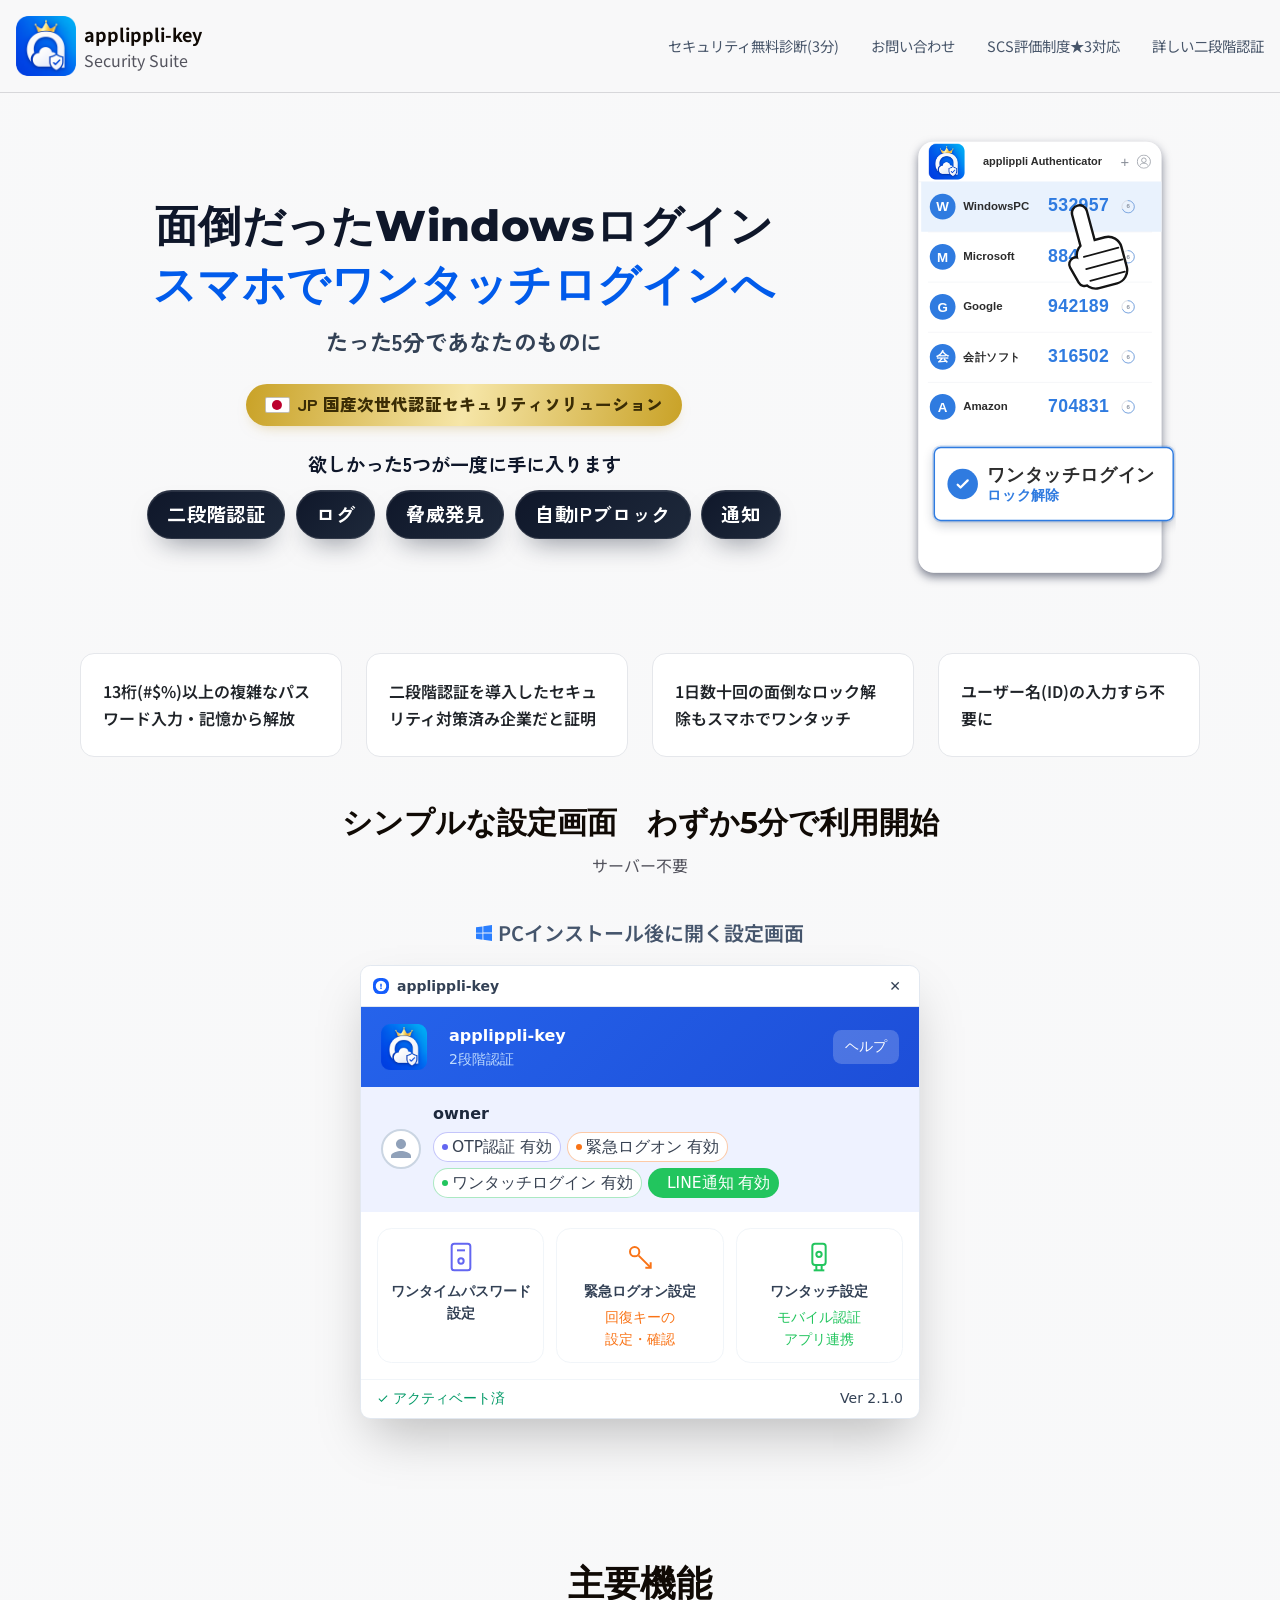
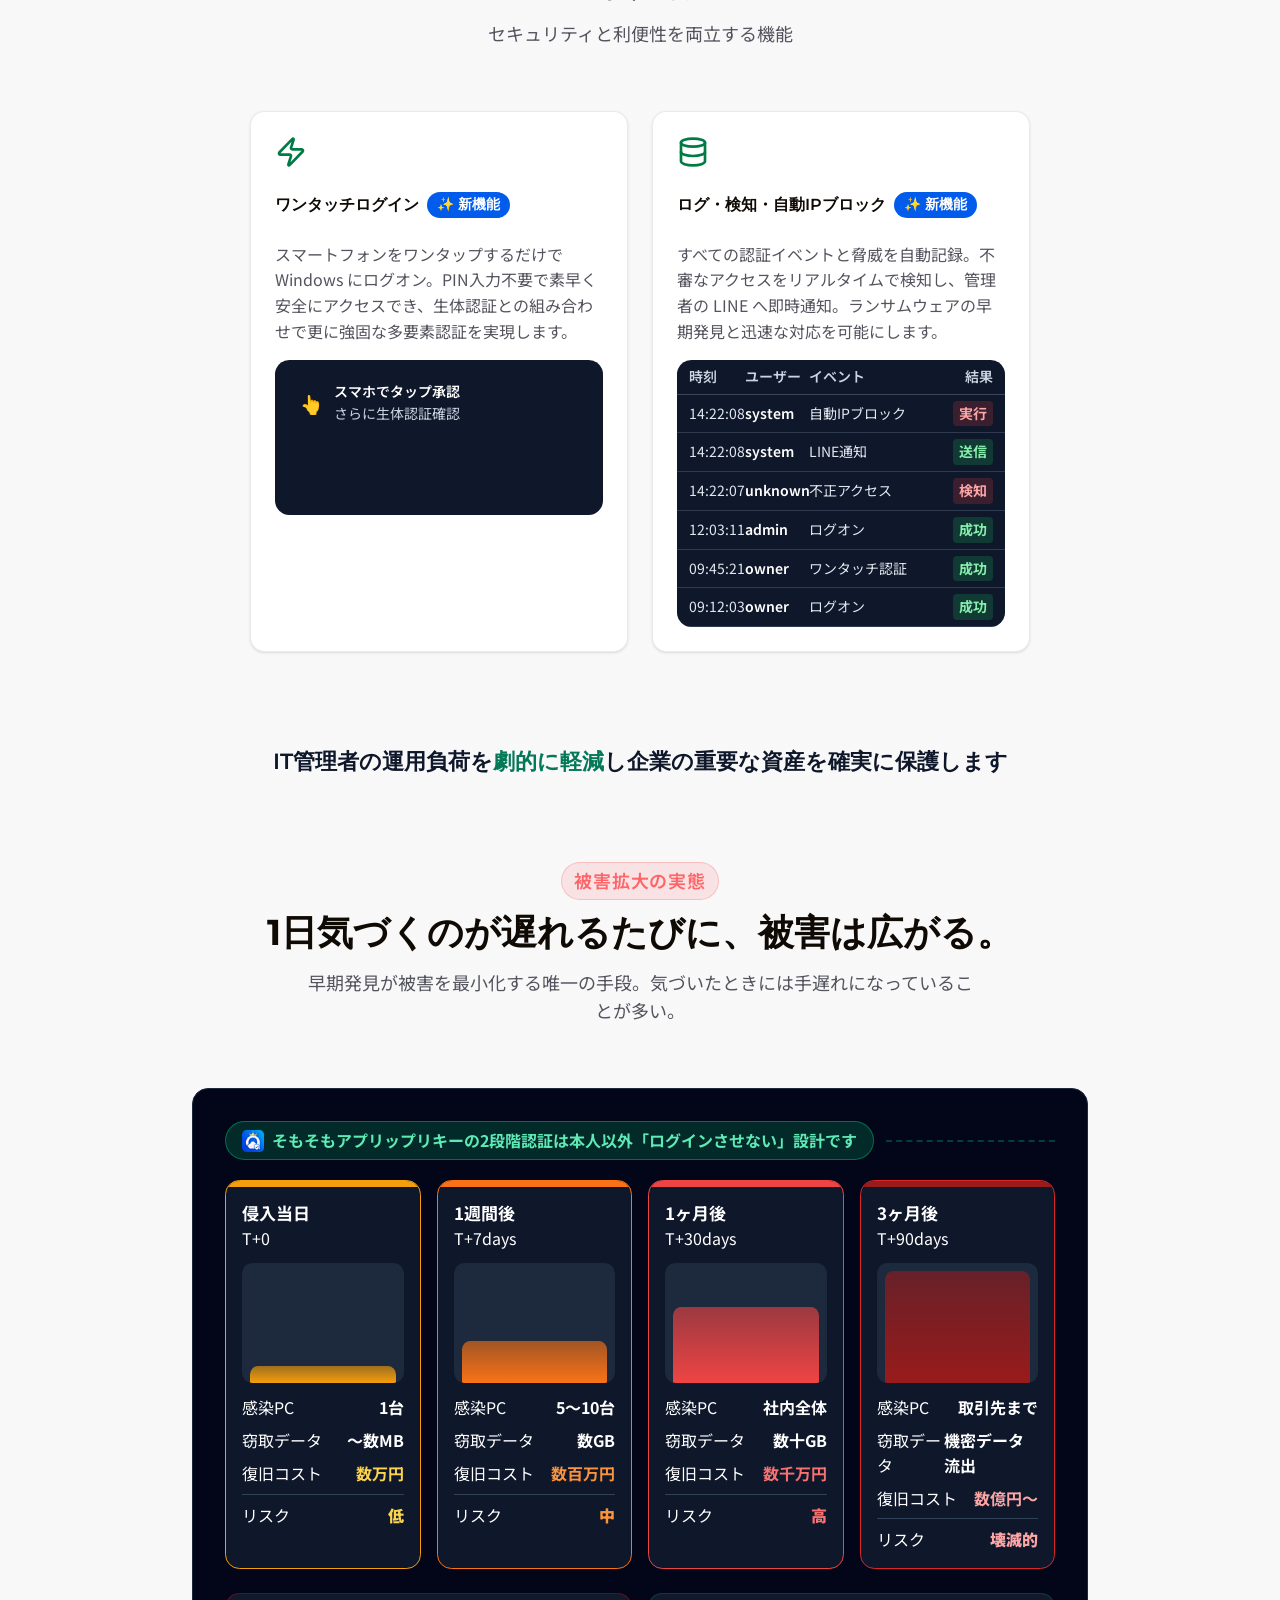
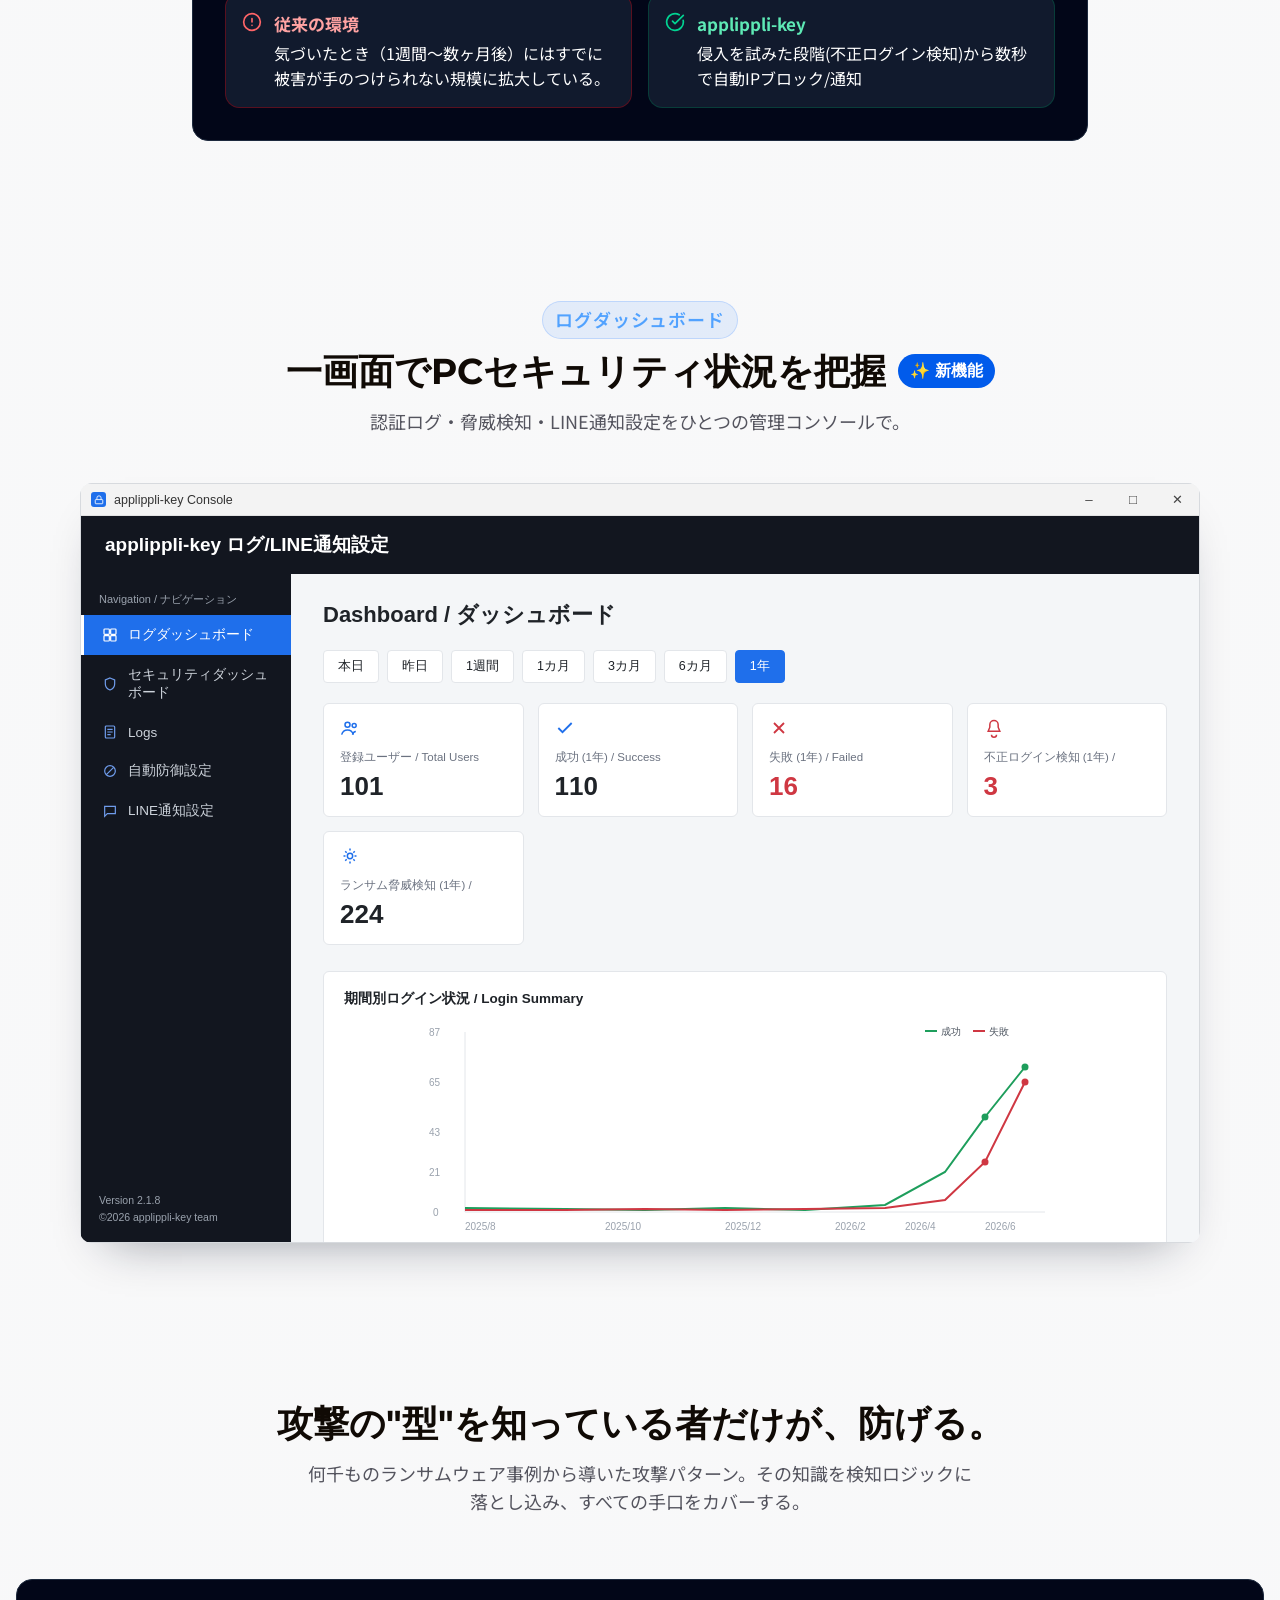
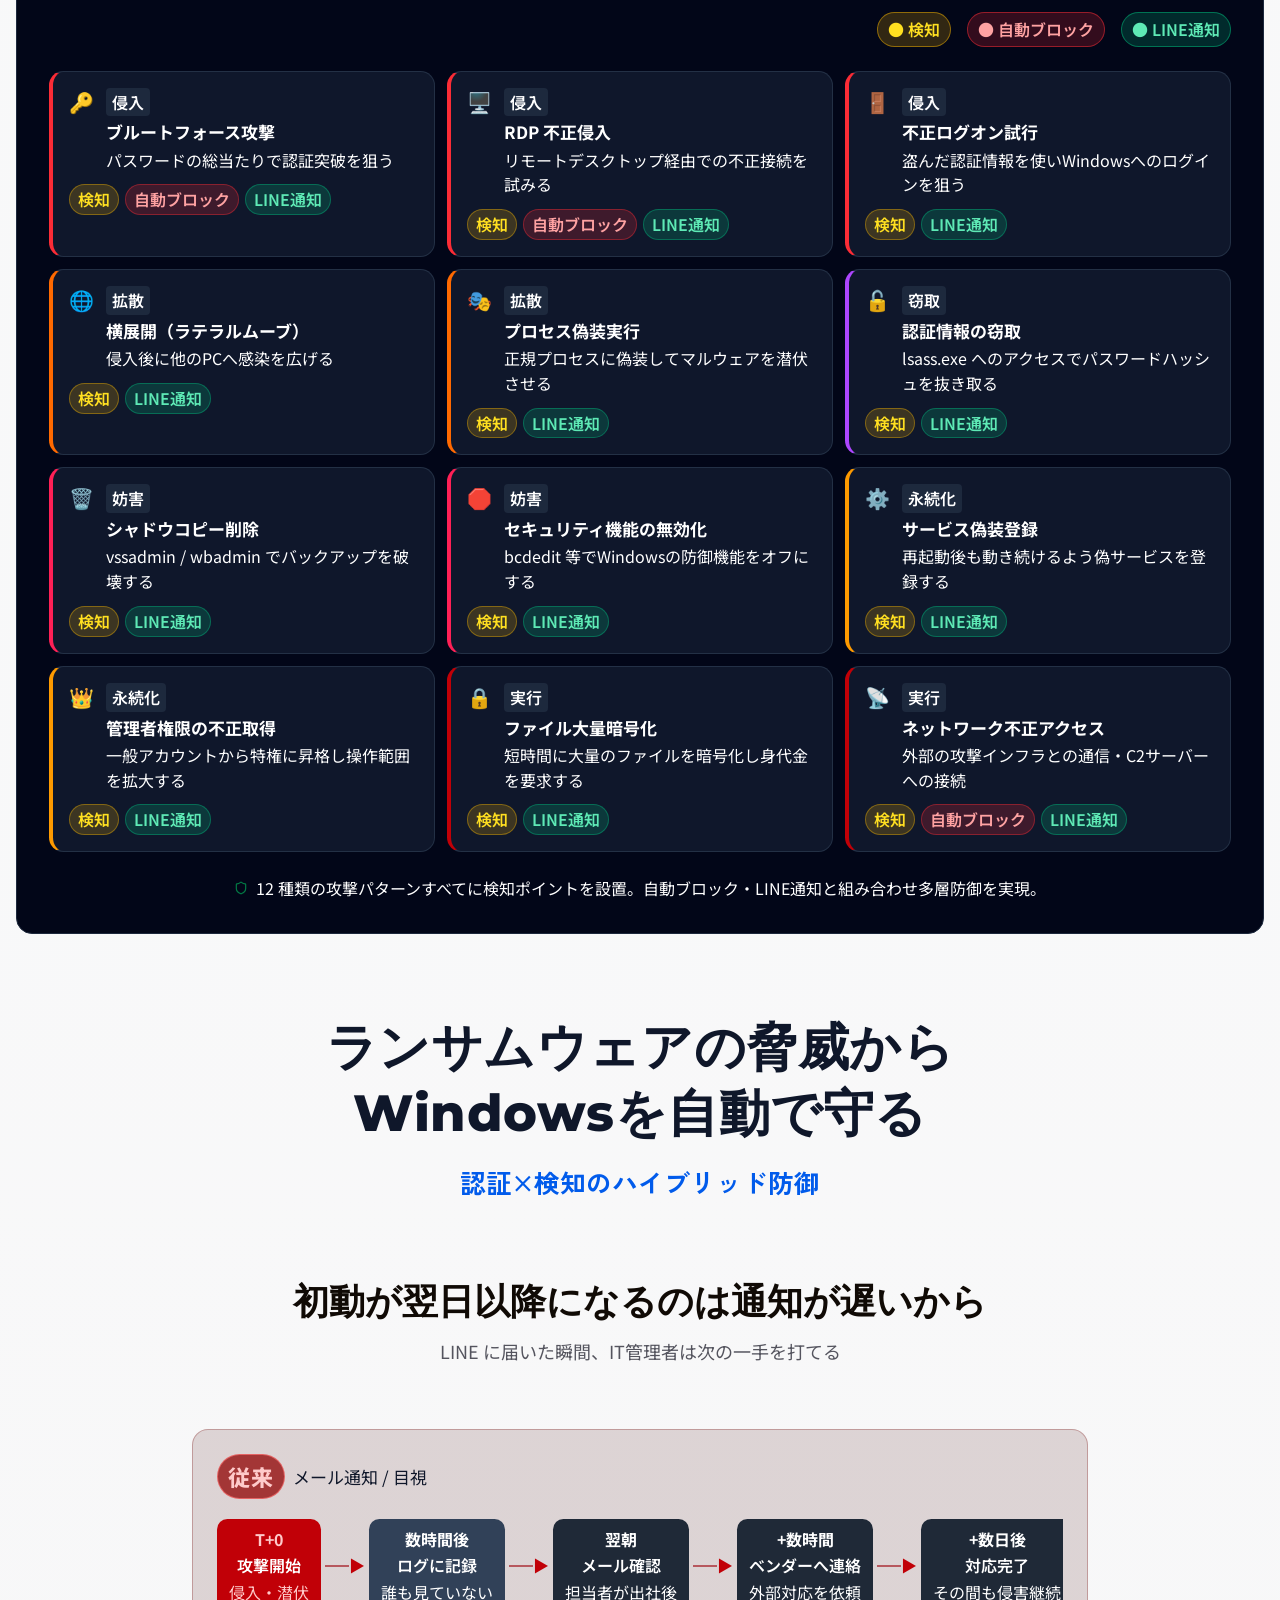
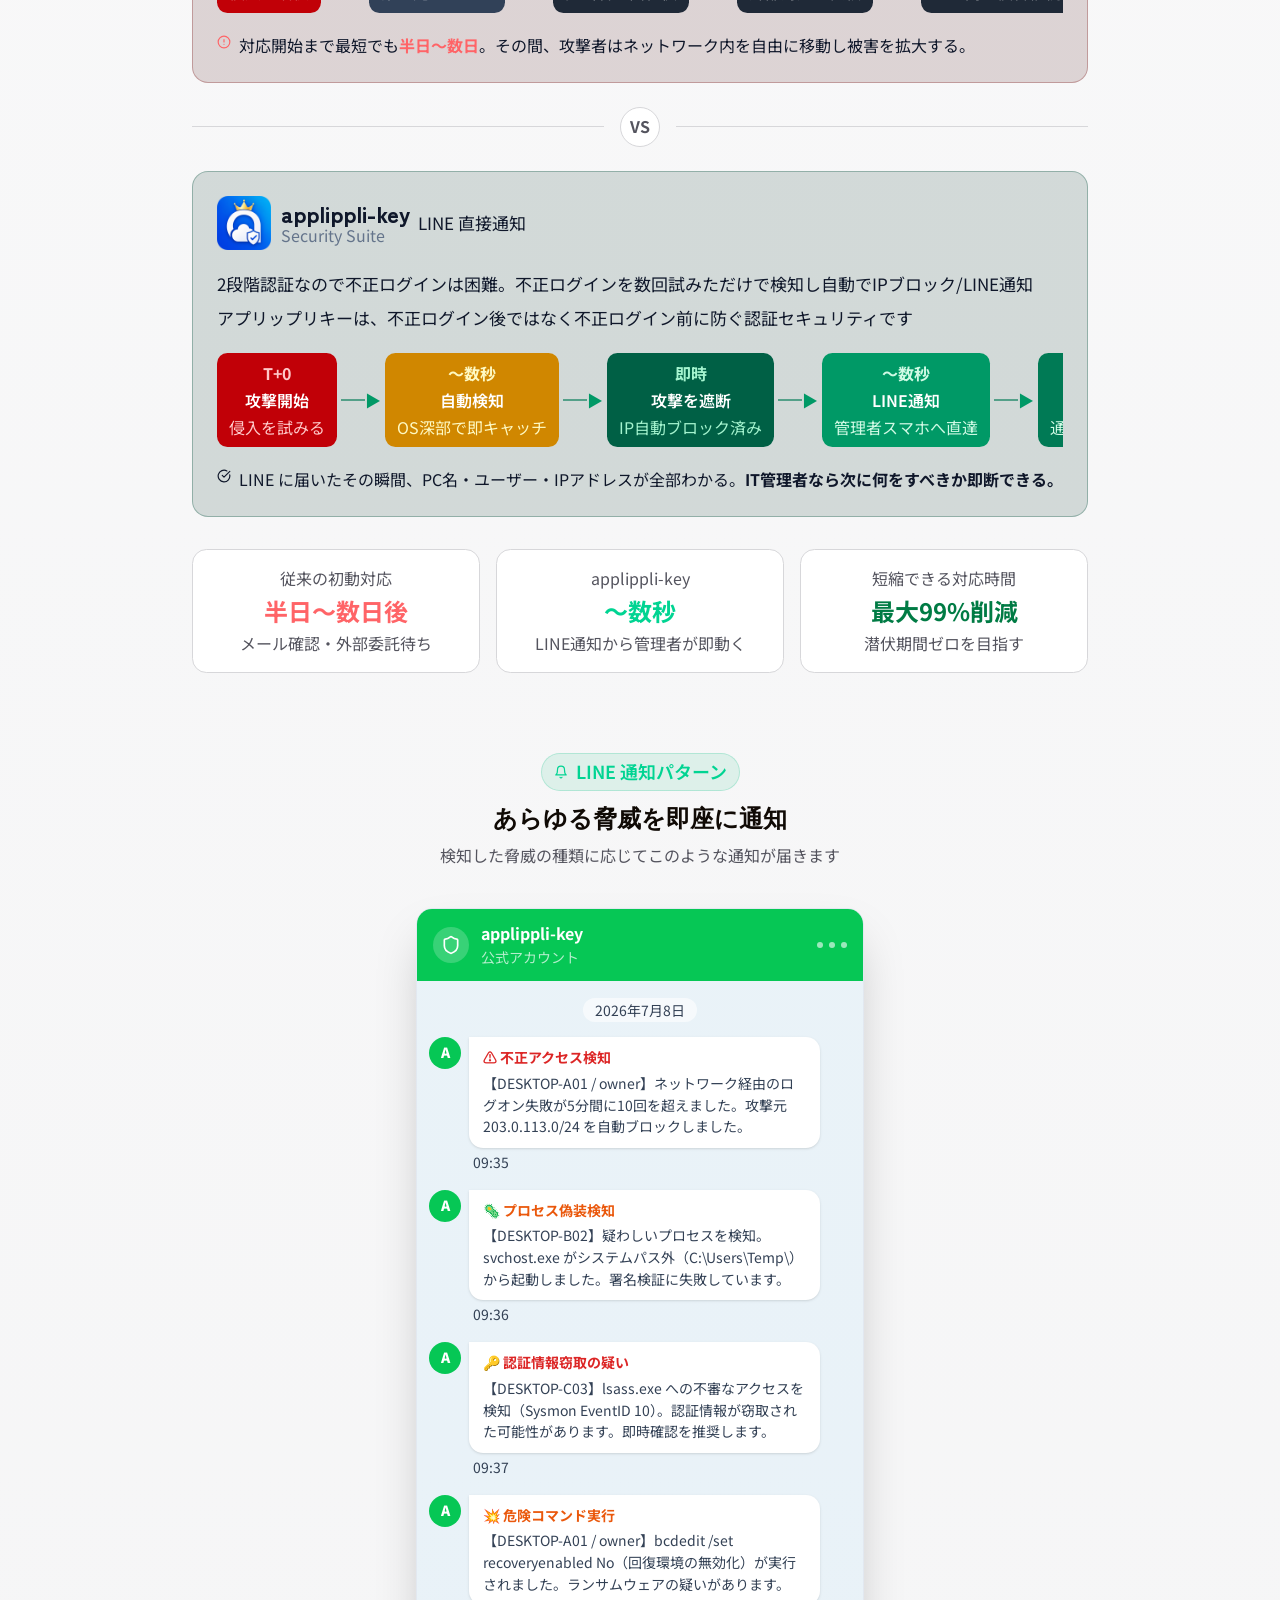
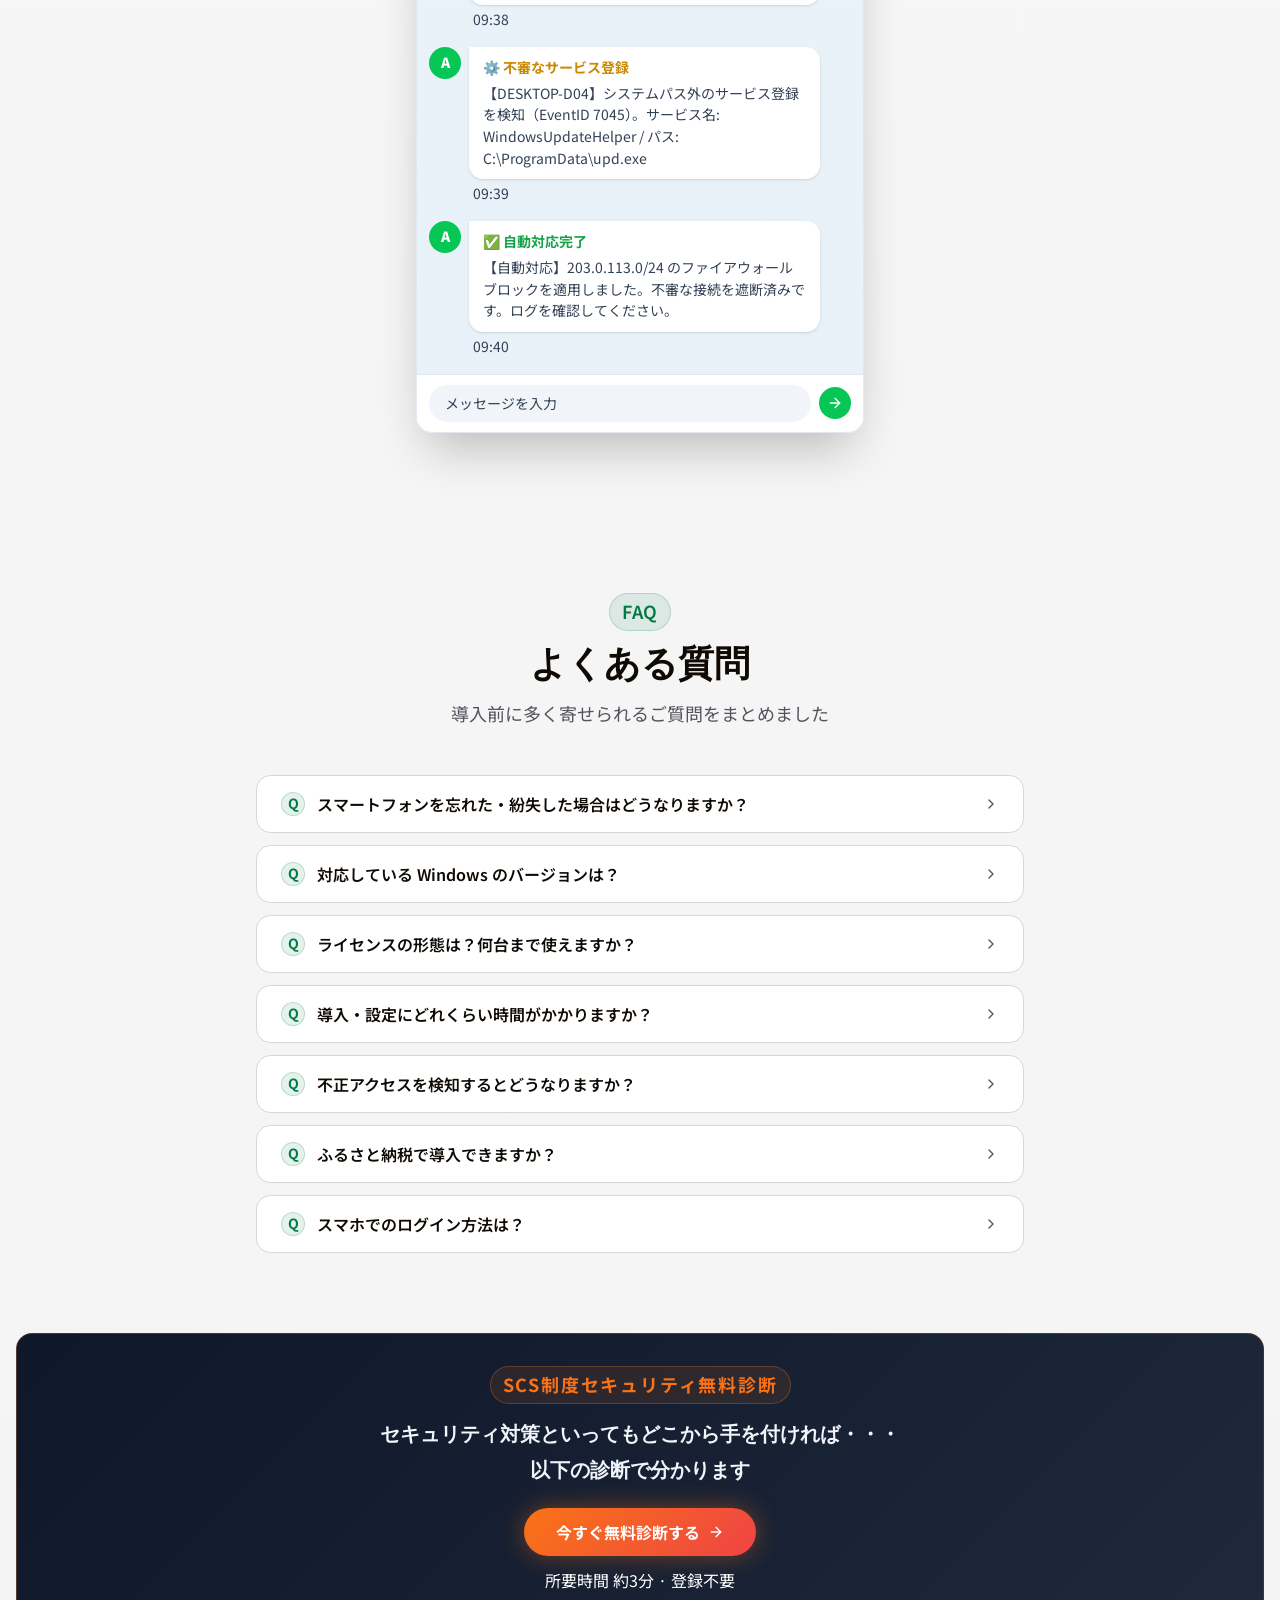
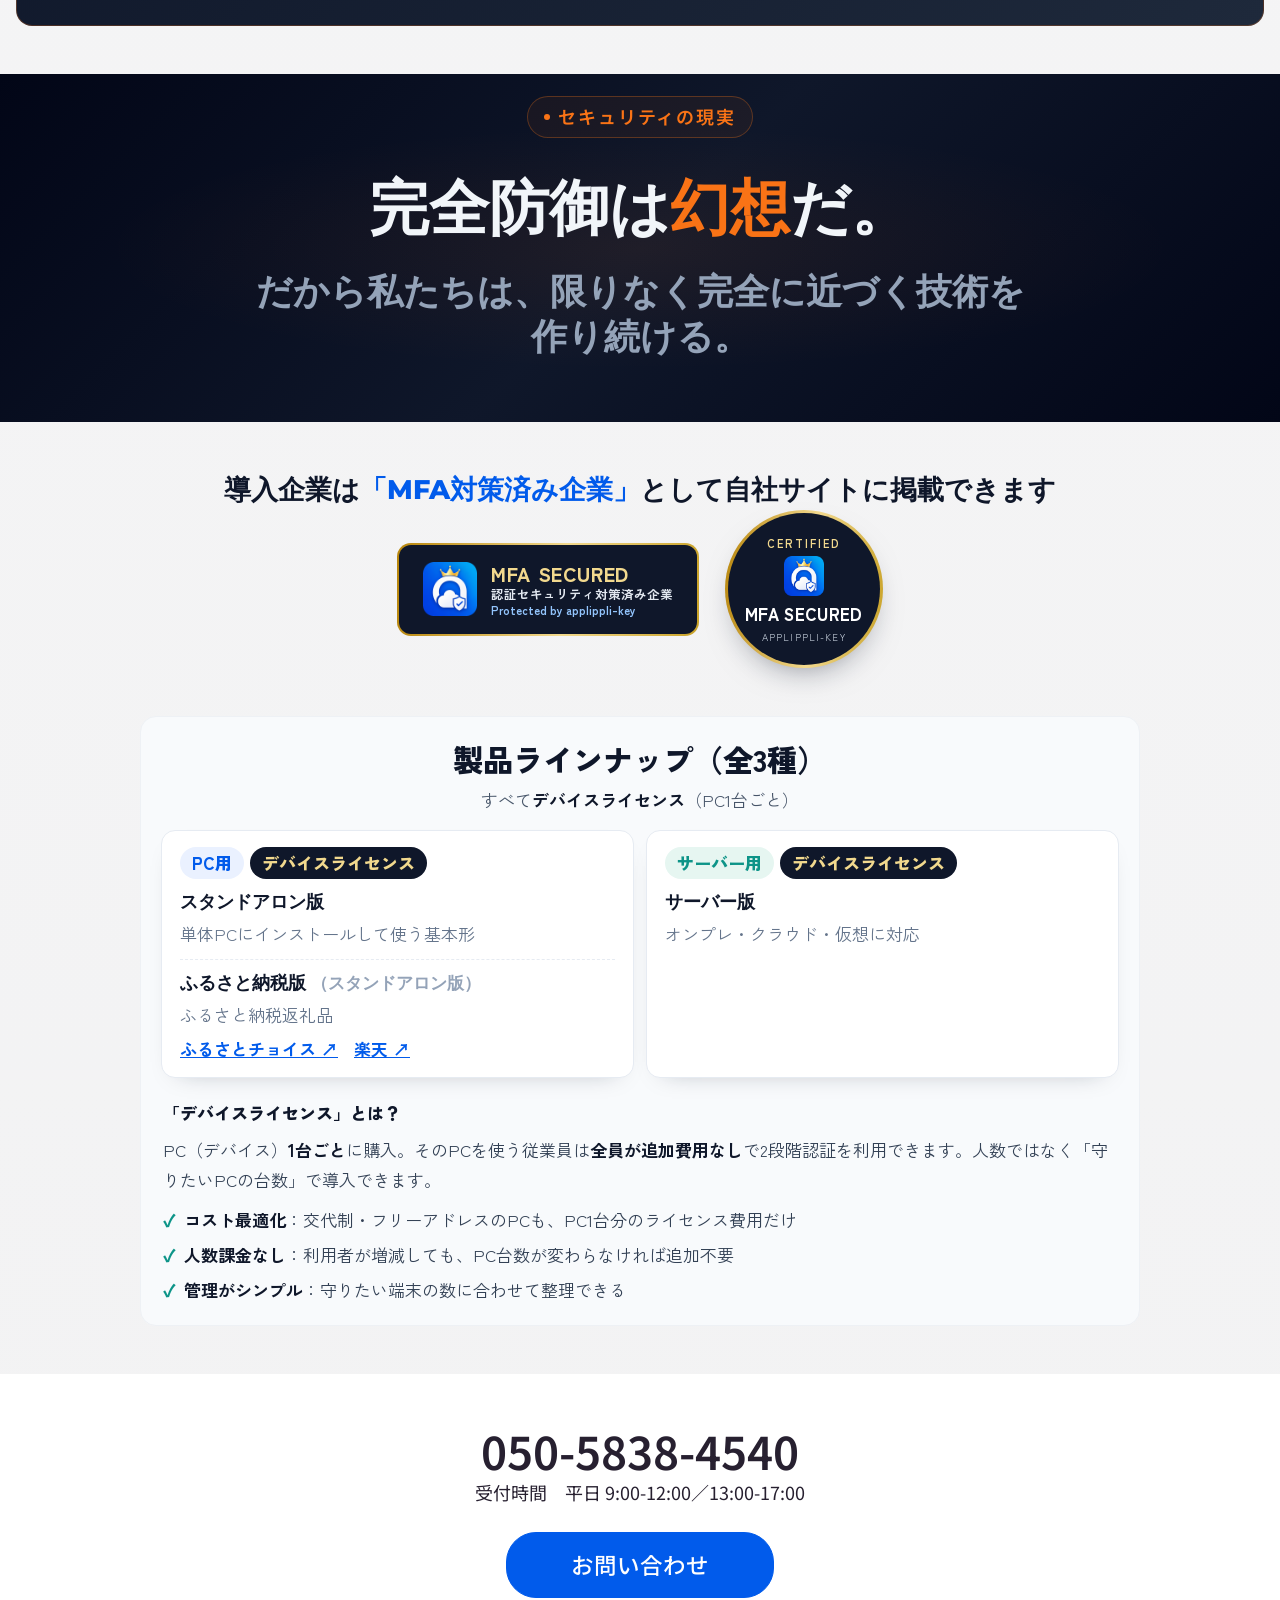
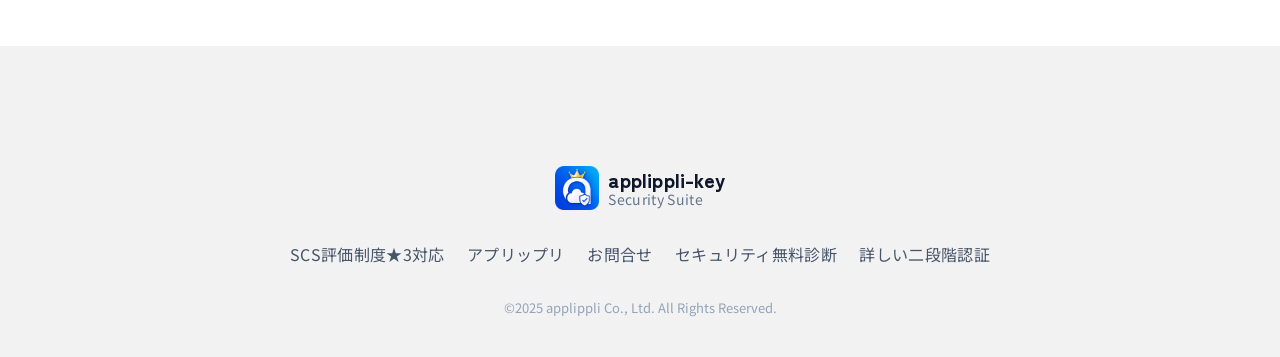
==== commit 2c58973d: "モバイル: 横スクロールヒント(.ak-hscroll-hint)を19pxに Co-Authored-By: Claude Opus 4.8 <noreply@anthropic.com>" ====
--- a/index.html
+++ b/index.html
@@ -352,6 +352,7 @@
         .ak-serverfree { font-size: 21px !important; }
         .ak-damage-card .text-xs.text-emerald-300 { font-size: 18px !important; line-height: 1.6; color: #ffffff !important; }
         #ak-soso-badge .soso-br { display: inline; }
+        .ak-hscroll-hint { font-size: 19px !important; }
         .ak-wide-grid .text-xs { font-size: 13.5px !important; }
         .ak-wide-grid .space-y-2 > .flex { gap: 8px; }
         .ak-wide-grid .space-y-2 span { white-space: nowrap; }
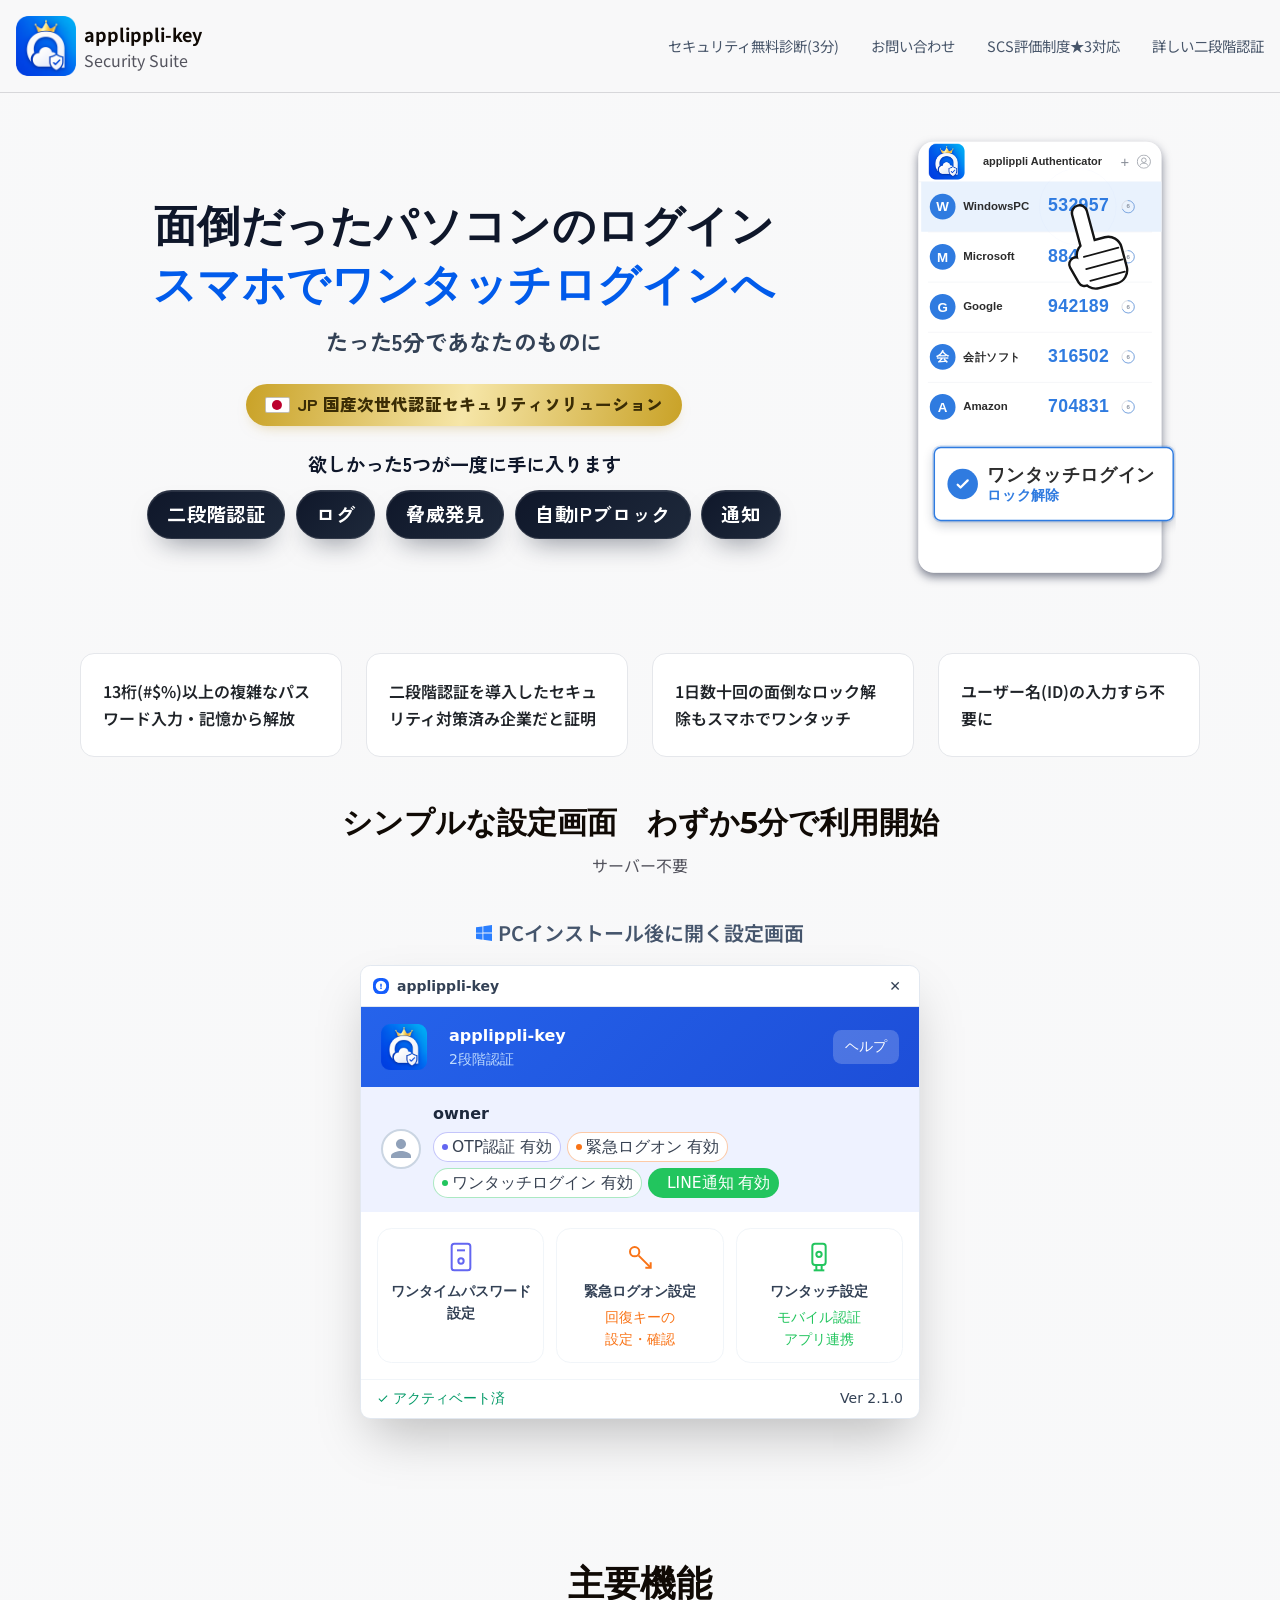
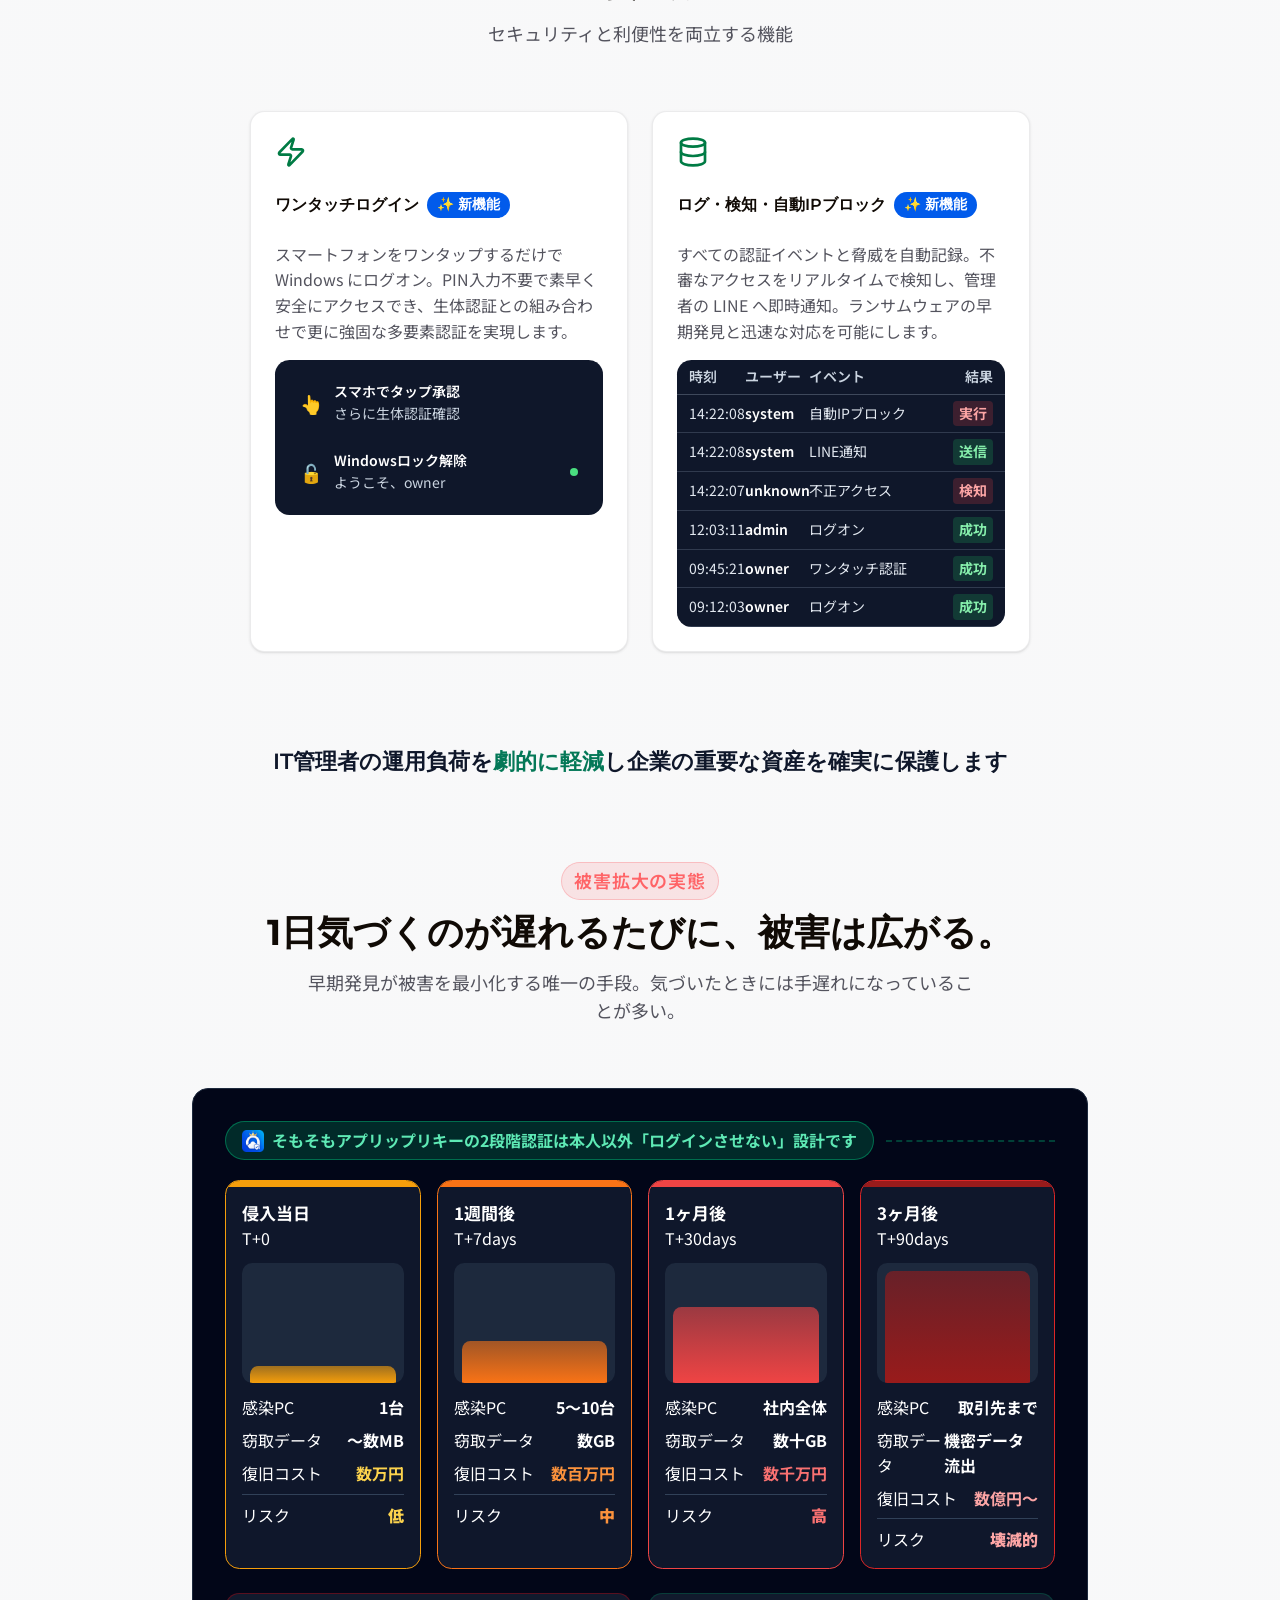
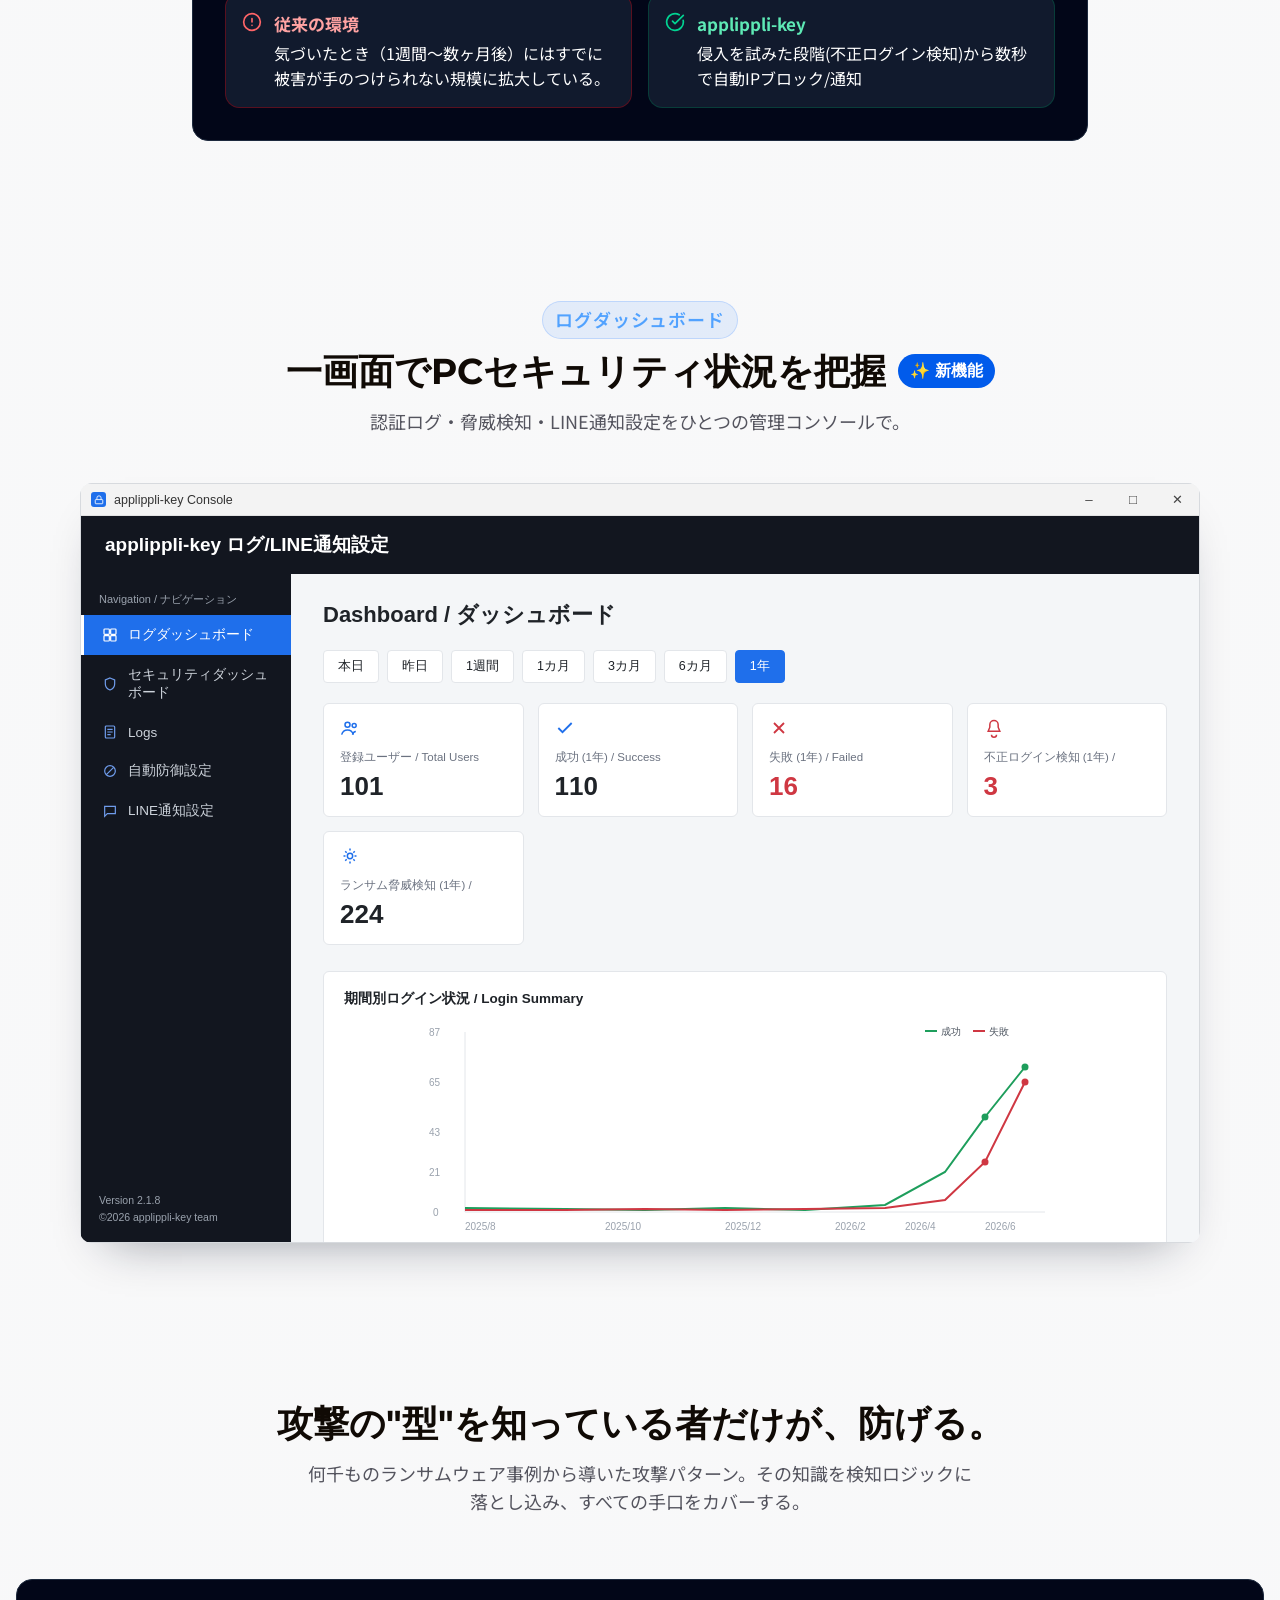
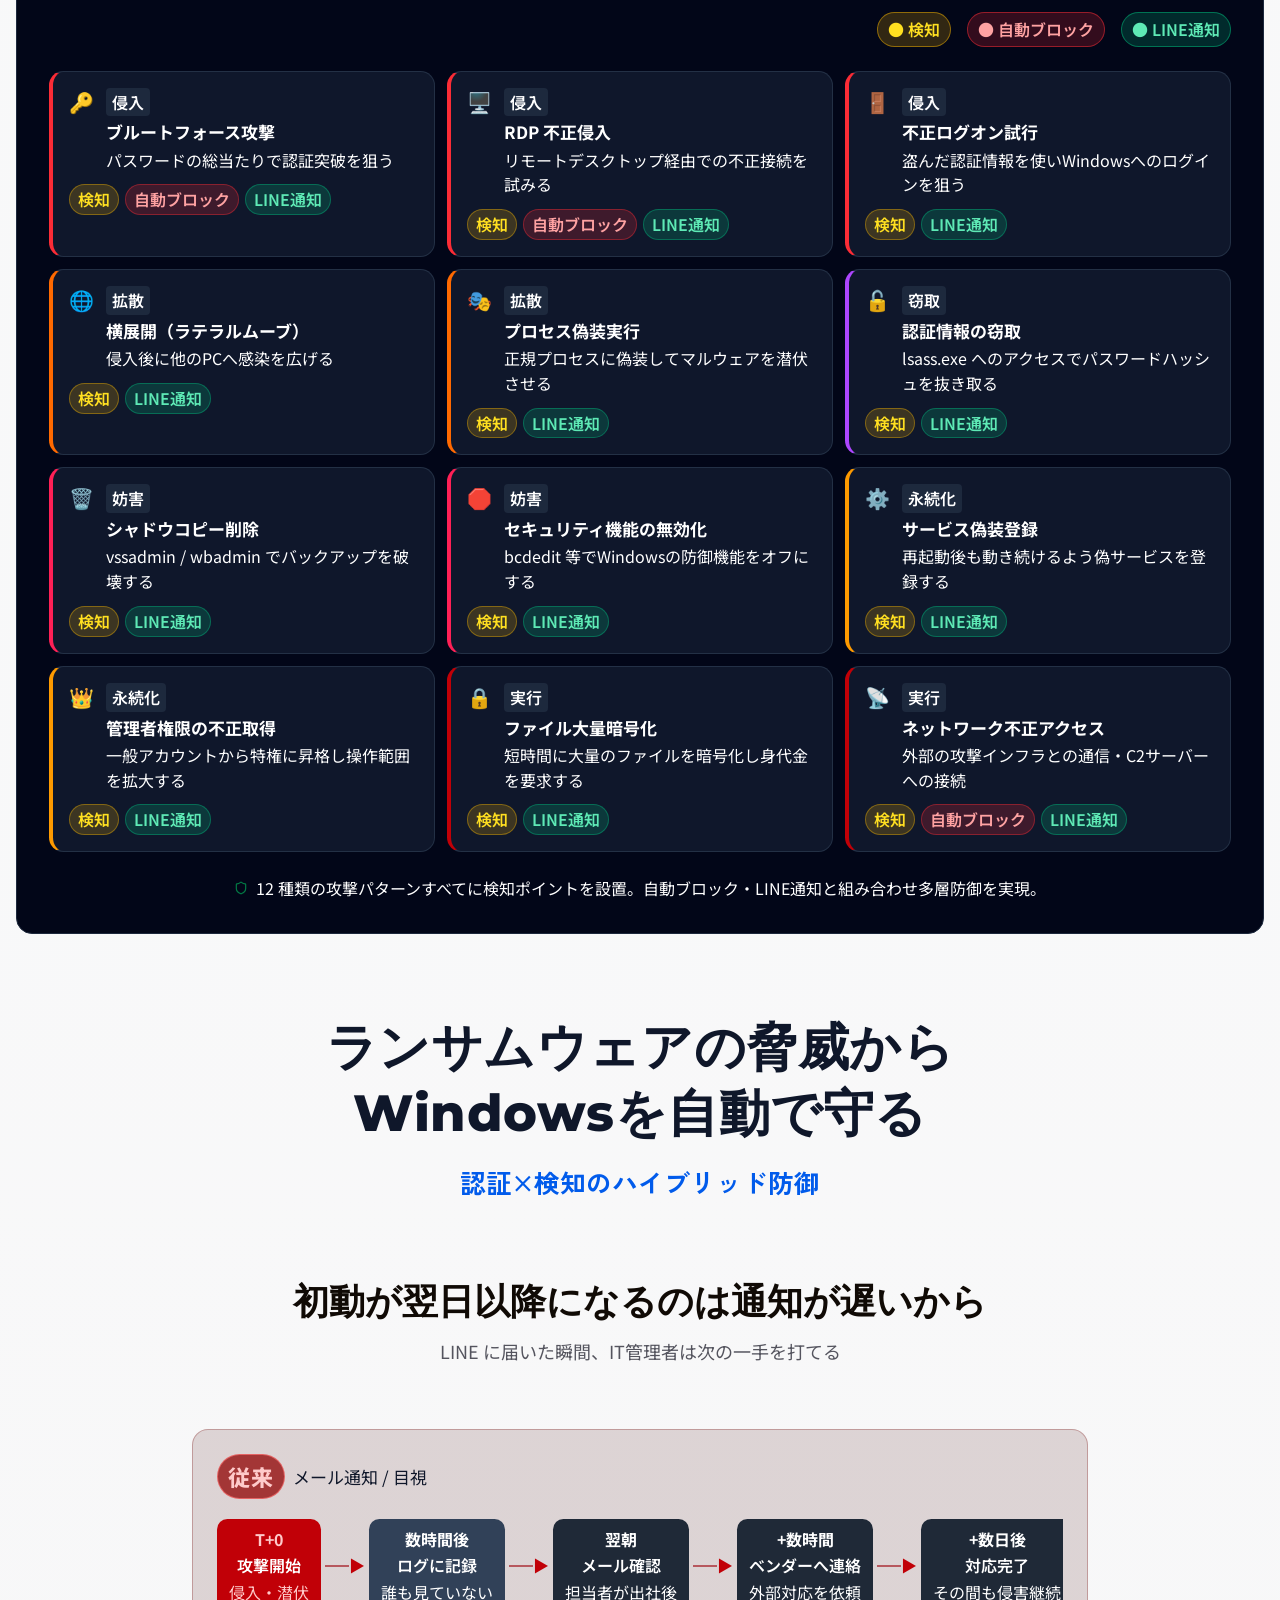
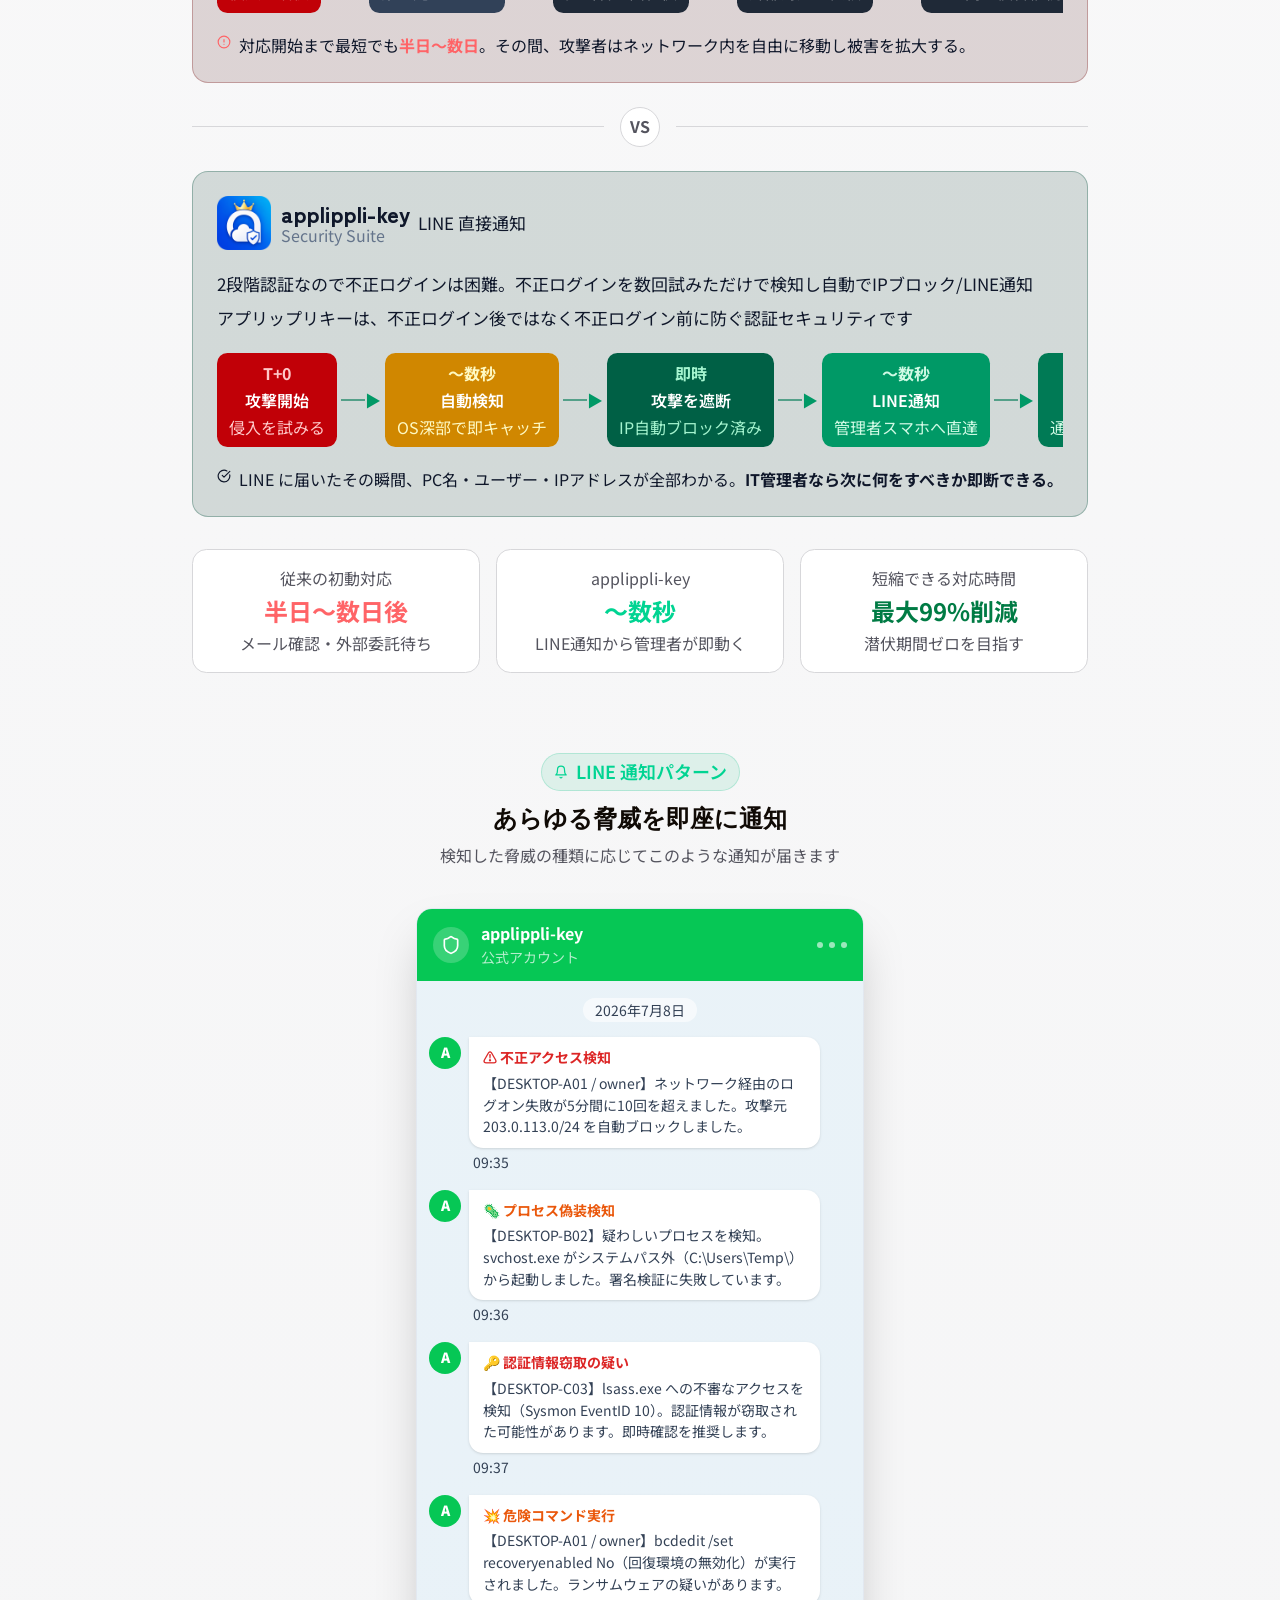
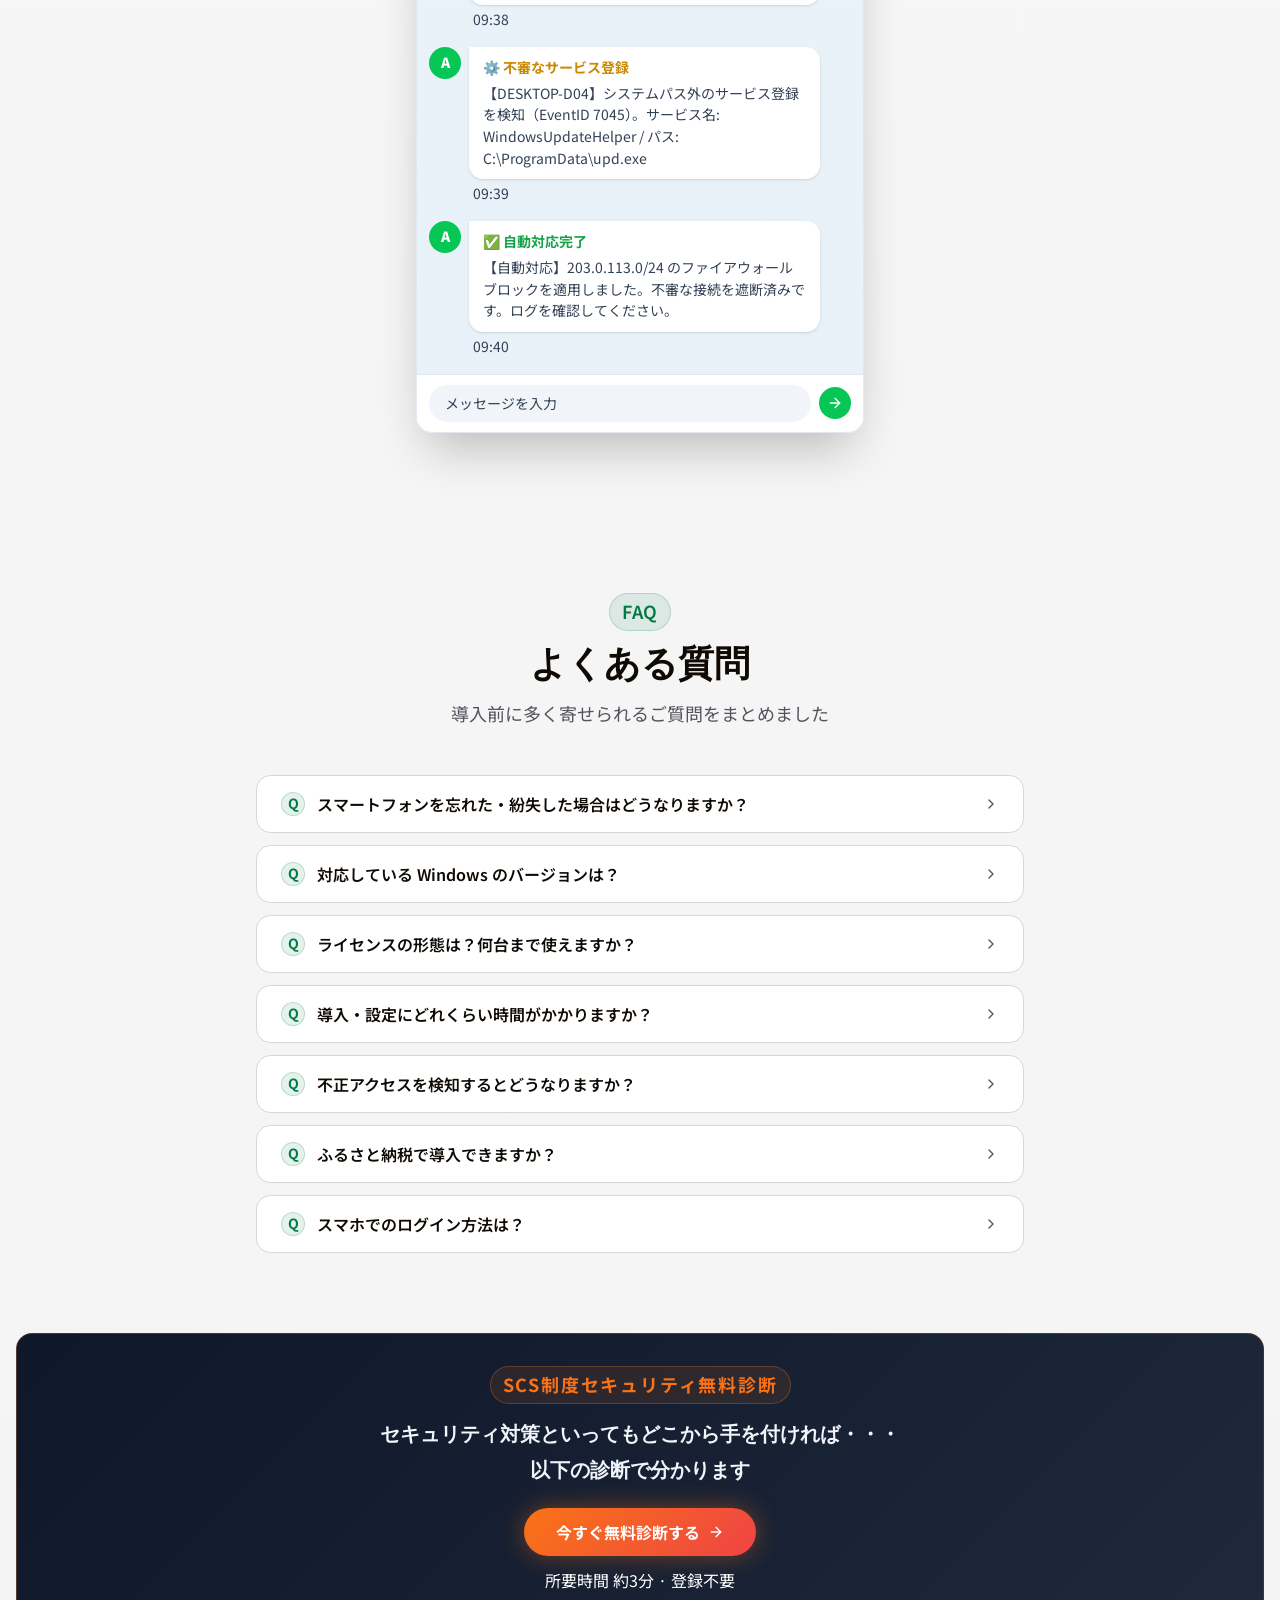
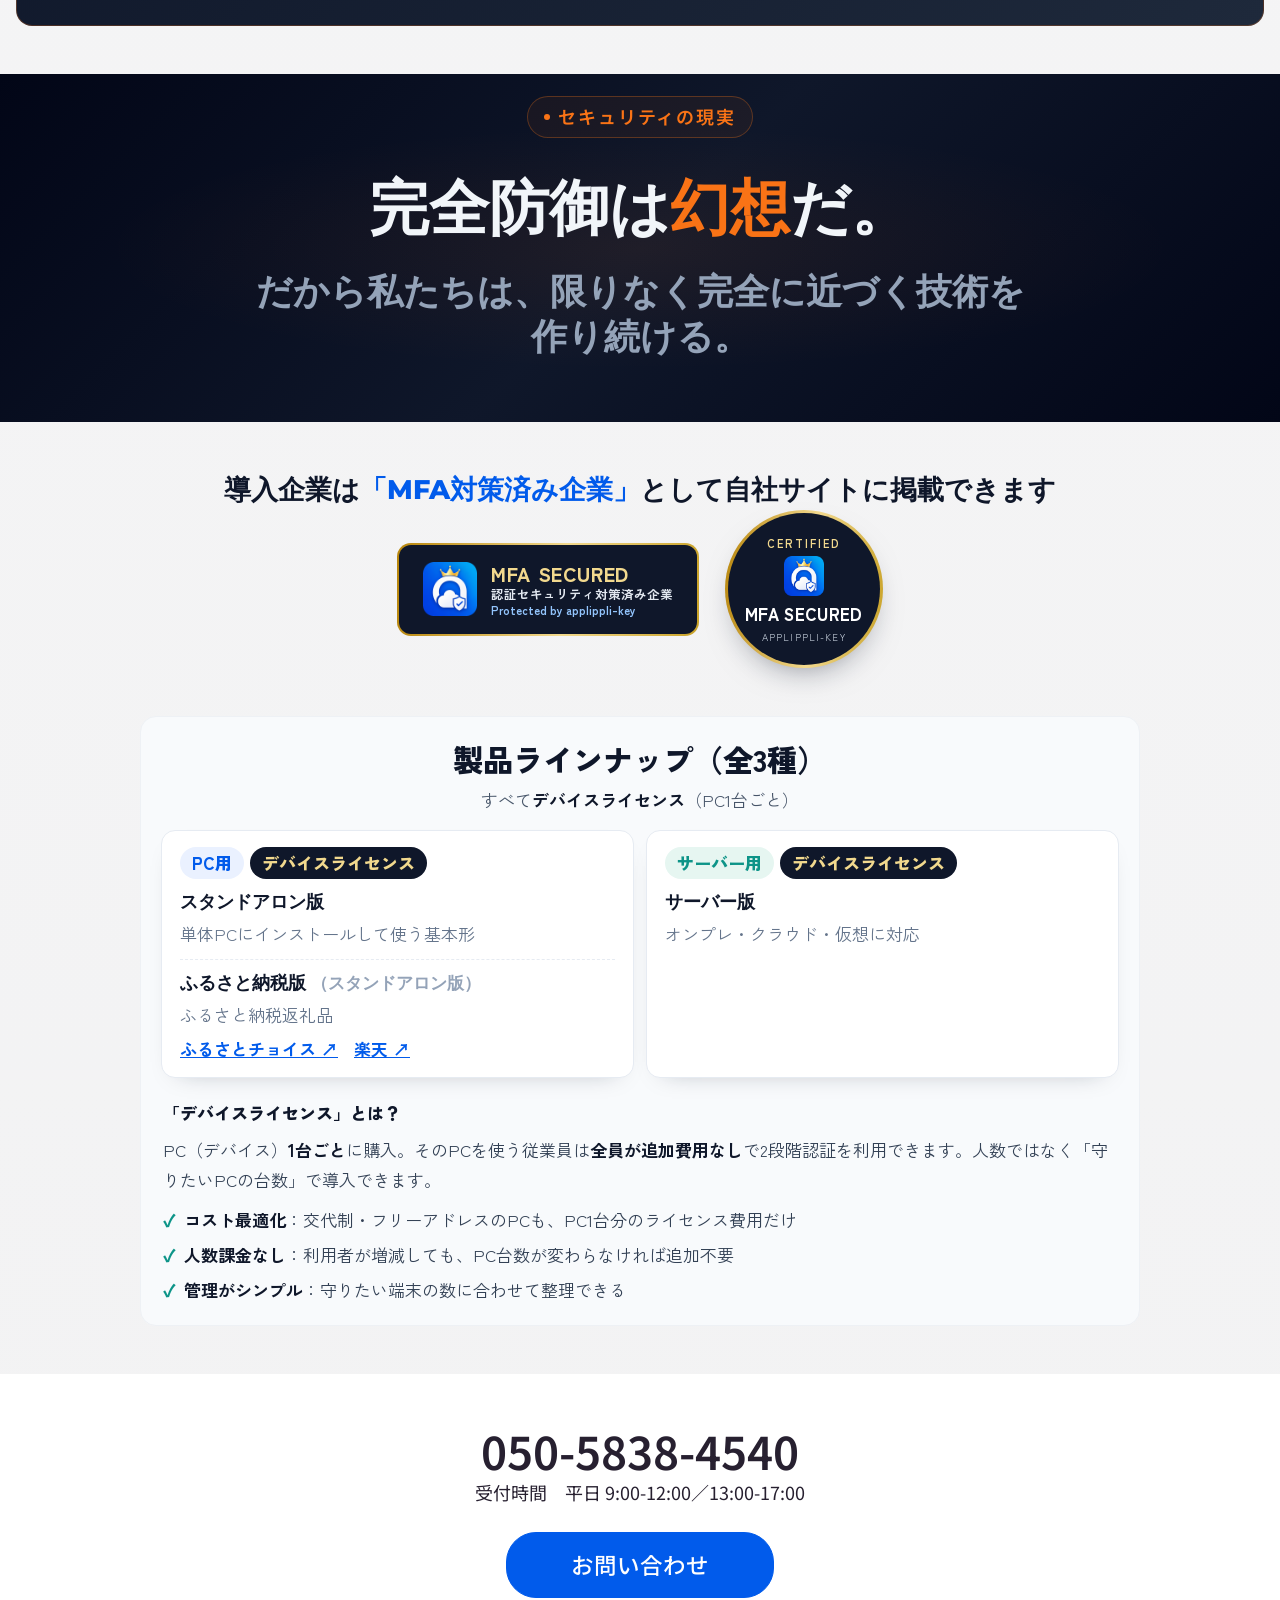
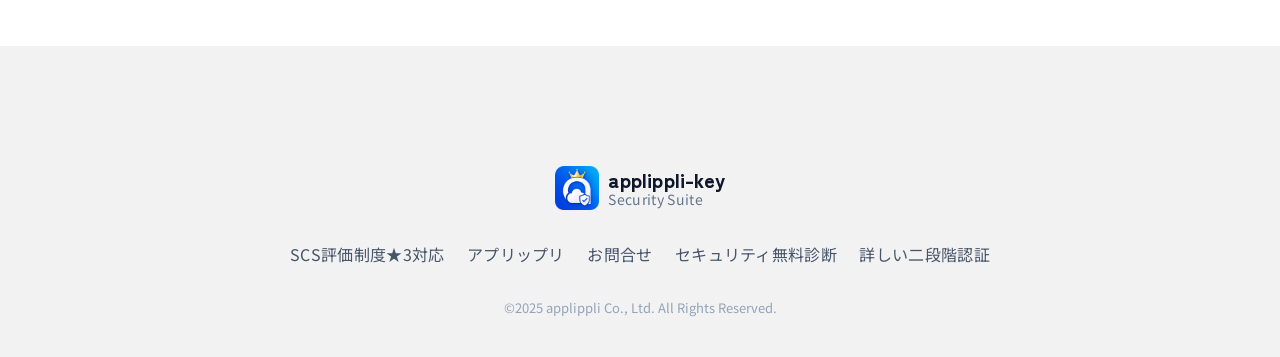
==== commit d3d3e2bb: "トップページ: ヒーロー見出しを「面倒だったパソコンのログイン」に変更 Co-Authored-By: Claude Opus 4.8 <noreply@anthropic.com>" ====
--- a/index.html
+++ b/index.html
@@ -752,7 +752,7 @@
 </style>
 </head>
 <body>
-<div id="root" class="ak-ready"><section aria-label="Notifications alt+T" tabindex="-1" aria-live="polite" aria-relevant="additions text" aria-atomic="false"></section><div class="min-h-screen bg-gradient-to-b from-background via-background to-muted/30"><header class="sticky top-0 z-50 bg-background/80 backdrop-blur-md border-b border-border"><nav class="container mx-auto px-4 py-4 flex items-center justify-between"><div class="flex items-center gap-2" style="cursor: pointer;"><div class="w-10 h-10 bg-accent rounded-lg flex items-center justify-center ak-logo-swapped"><img class="ak-logo-img" src="/img/key-logo.png" alt="applippli-key"></div><div><div class="font-bold text-lg text-foreground">applippli-key</div><div class="text-xs text-muted-foreground">Security Suite</div></div></div><div class="hidden md:flex items-center gap-8"><a href="#features" class="text-sm text-muted-foreground hover:text-foreground transition" style="display: none;">機能</a><a href="#protection" class="text-sm text-muted-foreground hover:text-foreground transition" style="display: none;">対策</a><a href="#comparison" class="text-sm text-muted-foreground hover:text-foreground transition" style="display: none;">比較</a><a class="plain-contact scs-diag" href="https://scs-check.applippli.co.jp/pw-risk">セキュリティ無料診断(3分)</a><a class="plain-contact" href="#">お問い合わせ</a><button data-slot="button" class="inline-flex items-center justify-center whitespace-nowrap text-sm font-medium transition-all disabled:pointer-events-none disabled:opacity-50 [&amp;_svg]:pointer-events-none [&amp;_svg:not([class*='size-'])]:size-4 shrink-0 [&amp;_svg]:shrink-0 outline-none focus-visible:border-ring focus-visible:ring-ring/50 focus-visible:ring-[3px] aria-invalid:ring-destructive/20 dark:aria-invalid:ring-destructive/40 aria-invalid:border-destructive bg-primary text-primary-foreground hover:bg-primary/90 h-8 rounded-md gap-1.5 px-3 has-[&gt;svg]:px-2.5" style="display: none;">お問い合わせ</button><a class="scs-badge" href="https://applippli-key.com/lp/">SCS評価制度★3対応</a><a class="scs-badge scs-detail" href="https://applippli-key.com/">詳しい二段階認証</a></div></nav></header><section class="container mx-auto px-4 py-20 md:py-32"><div id="top-banner"><div class="tb-inner"><div class="tb-text"><h1 class="tb-headline">面倒だったWindowsログイン<br><span class="tb-accent">スマホでワンタッチログインへ</span></h1><p class="tb-sub">たった5分であなたのものに</p><div class="tb-sols"><span style="display:inline-flex;align-items:center;gap:.45rem;font-size:clamp(.85rem,1.6vw,1.05rem);font-weight:800;color:#3a2c05;padding:.5rem 1.2rem;border-radius:999px;background:linear-gradient(100deg,#c9a227,#f6e6a8 50%,#c9a227);box-shadow:0 6px 16px -9px rgba(184,134,11,.55);font-family:'Zen Kaku Gothic New','Noto Sans JP',sans-serif;"><span class="jp-flag" style="border-color:rgba(58,44,5,.3);"></span>JP&nbsp;国産次世代認証<br class="jp-br">セキュリティソリューション</span></div><p class="tb-lead">欲しかった5つが一度に手に入ります</p><div class="tb-chips"><span class="tb-chip">二段階認証</span><span class="tb-chip">ログ</span><span class="tb-chip">脅威発見</span><span class="tb-chip">自動IPブロック</span><span class="tb-chip">通知</span></div></div><div class="tb-phone"><div class="tb-anim"><iframe src="/onetouch.html" title="applippli-Key：スマホからワンタッチでWindowsにログイン" loading="eager" scrolling="no"></iframe></div></div></div></div><div id="benefit-cards"><div class="bc-wrap"><div class="bc-grid"><div class="bc-card"><div class="bc-ico">🔓</div><div class="bc-title">複雑なパスワードから解放</div><div class="bc-desc">13桁(#$%)以上の複雑なパスワード入力・記憶から解放</div></div><div class="bc-card"><div class="bc-ico">🛡️</div><div class="bc-title">対策済みを対外的に証明</div><div class="bc-desc">二段階認証を導入したセキュリティ対策済み企業だと証明</div></div><div class="bc-card"><div class="bc-ico">⚡</div><div class="bc-title">ロック解除が一瞬で完了</div><div class="bc-desc">1日数十回の面倒なロック解除もスマホでワンタッチ</div></div><div class="bc-card"><div class="bc-ico">👤</div><div class="bc-title">ログインはゼロ操作</div><div class="bc-desc">ユーザー名(ID)の入力すら不要に</div></div></div></div></div><div id="answer-hero-a" class="ah2"></div><div class="max-w-3xl mx-auto text-center transition-all duration-1000 opacity-100"><div class="flex items-center justify-center gap-3 mb-6" style="display: none;"><div class="inline-block px-4 py-2 bg-accent/10 rounded-full border border-accent/20"><span class="text-sm font-semibold text-accent">🛡️ 次世代セキュリティソリューション</span></div><div class="inline-block px-4 py-2 rounded-full border" style="background: rgba(249, 115, 22, 0.08); border-color: rgba(249, 115, 22, 0.25);"><span class="text-sm font-semibold" style="color: rgb(249, 115, 22);">🇯🇵 国産ハイブリッド認証ソリューション</span></div></div><p class="text-5xl md:text-6xl font-bold text-foreground mb-3 leading-tight" style="display: none;">ランサムウェアの脅威から<br><span class="text-accent">Windowsを自動で守る</span></p><p class="text-2xl font-semibold mb-6" style="color: rgb(148, 163, 184); letter-spacing: 0.05em; display: none;">認証<span style="color: rgb(249, 115, 22);">×</span>検知のハイブリッド防御</p><p class="text-lg text-muted-foreground mb-8 leading-relaxed" style="display: none;">多要素認証と高度なログ監視で多層防御を実現。自動検知・自動ブロック機能がIT管理者の運用負荷を劇的に軽減し、企業の重要な資産を確実に保護します。</p><div class="flex flex-col sm:flex-row gap-4 justify-center"><button data-slot="button" class="inline-flex items-center justify-center whitespace-nowrap text-sm font-medium transition-all disabled:pointer-events-none disabled:opacity-50 [&amp;_svg]:pointer-events-none [&amp;_svg:not([class*='size-'])]:size-4 shrink-0 [&amp;_svg]:shrink-0 outline-none focus-visible:border-ring focus-visible:ring-ring/50 focus-visible:ring-[3px] aria-invalid:ring-destructive/20 dark:aria-invalid:ring-destructive/40 aria-invalid:border-destructive bg-primary text-primary-foreground hover:bg-primary/90 h-10 rounded-md px-6 has-[&gt;svg]:px-4 gap-2" style="display: none;">デモを見る <svg xmlns="http://www.w3.org/2000/svg" width="24" height="24" viewBox="0 0 24 24" fill="none" stroke="currentColor" stroke-width="2" stroke-linecap="round" stroke-linejoin="round" class="lucide lucide-arrow-right w-4 h-4"><path d="M5 12h14"></path><path d="m12 5 7 7-7 7"></path></svg></button><button data-slot="button" class="inline-flex items-center justify-center gap-2 whitespace-nowrap text-sm font-medium transition-all disabled:pointer-events-none disabled:opacity-50 [&amp;_svg]:pointer-events-none [&amp;_svg:not([class*='size-'])]:size-4 shrink-0 [&amp;_svg]:shrink-0 outline-none focus-visible:border-ring focus-visible:ring-ring/50 focus-visible:ring-[3px] aria-invalid:ring-destructive/20 dark:aria-invalid:ring-destructive/40 aria-invalid:border-destructive border bg-transparent shadow-xs hover:bg-accent dark:bg-transparent dark:border-input dark:hover:bg-input/50 h-10 rounded-md px-6 has-[&gt;svg]:px-4" style="display: none;">詳しく知る</button></div></div></section><section class="container mx-auto px-4 pb-16"><div class="text-center mb-10"><h2 class="text-3xl font-bold text-foreground mb-3">シンプルな設定画面　わずか5分で利用開始</h2><p class="text-muted-foreground ak-serverfree">サーバー不要</p></div><div class="grid md:grid-cols-2 gap-10 items-start max-w-4xl mx-auto ak-grid-single"><div><div class="text-center mb-4"><span class="inline-flex items-center gap-1.5 text-sm font-semibold text-slate-600"><svg viewBox="0 0 24 24" class="w-4 h-4 fill-blue-500"><path d="M0 3.449L9.75 2.1v9.451H0m10.949-9.602L24 0v11.4H10.949M0 12.6h9.75v9.451L0 20.699M10.949 12.6H24V24l-12.9-1.801"></path></svg>PCインストール後に開く設定画面</span></div><div class="rounded-lg overflow-hidden shadow-2xl border border-slate-200" style="font-family: system-ui, sans-serif; background: rgb(243, 244, 246);"><div class="flex items-center justify-between px-3 py-2 bg-white border-b border-slate-200"><div class="flex items-center gap-2"><div class="w-4 h-4 bg-blue-600 rounded-sm flex items-center justify-center"><svg viewBox="0 0 16 16" class="w-3 h-3 fill-white"><path d="M8 1a7 7 0 1 0 0 14A7 7 0 0 0 8 1zM7 5h2v4H7V5zm0 5h2v2H7v-2z"></path></svg></div><span class="text-xs font-semibold text-slate-700">applippli-key</span></div><button class="w-6 h-6 flex items-center justify-center rounded hover:bg-red-500 hover:text-white text-slate-400 text-xs transition-colors">✕</button></div><div class="flex items-center justify-between px-5 py-4" style="background: linear-gradient(135deg, rgb(37, 99, 235), rgb(29, 78, 216));"><div class="flex items-center gap-3"><div class="w-9 h-9 bg-white/20 rounded-lg flex items-center justify-center"><svg viewBox="0 0 24 24" class="w-5 h-5 fill-white"><path d="M12 1C8.676 1 6 3.676 6 7v1H4v15h16V8h-2V7c0-3.324-2.676-6-6-6zm0 2c2.276 0 4 1.724 4 4v1H8V7c0-2.276 1.724-4 4-4zm0 9a2 2 0 1 1 0 4 2 2 0 0 1 0-4z"></path></svg></div><div><div class="text-white font-bold text-sm">applippli-key</div><div class="text-blue-200 text-xs">2段階認証</div></div></div><button class="px-3 py-1.5 bg-white/20 hover:bg-white/30 text-white text-xs rounded-md transition-colors">ヘルプ</button></div><div class="flex items-center gap-3 px-5 py-3.5" style="background: rgb(238, 242, 255);"><div class="w-10 h-10 rounded-full border-2 border-slate-300 bg-white flex items-center justify-center flex-shrink-0"><svg viewBox="0 0 24 24" class="w-6 h-6 fill-slate-400"><path d="M12 12c2.7 0 5-2.3 5-5s-2.3-5-5-5-5 2.3-5 5 2.3 5 5 5zm0 2c-3.3 0-10 1.7-10 5v2h20v-2c0-3.3-6.7-5-10-5z"></path></svg></div><div><div class="text-sm font-semibold text-slate-800 mb-1.5">owner</div><div class="flex flex-wrap gap-1.5"><span class="flex items-center gap-1 px-2 py-0.5 rounded-full border text-xs" style="border-color: rgba(99, 102, 241, 0.376); background: white; color: rgb(55, 65, 81);"><span class="w-1.5 h-1.5 rounded-full flex-shrink-0" style="background: rgb(99, 102, 241);"></span>OTP認証 有効</span><span class="flex items-center gap-1 px-2 py-0.5 rounded-full border text-xs" style="border-color: rgba(249, 115, 22, 0.376); background: white; color: rgb(55, 65, 81);"><span class="w-1.5 h-1.5 rounded-full flex-shrink-0" style="background: rgb(249, 115, 22);"></span>緊急ログオン 有効</span><span class="flex items-center gap-1 px-2 py-0.5 rounded-full border text-xs" style="border-color: rgba(34, 197, 94, 0.376); background: white; color: rgb(55, 65, 81);"><span class="w-1.5 h-1.5 rounded-full flex-shrink-0" style="background: rgb(34, 197, 94);"></span>ワンタッチログイン 有効</span><span class="flex items-center gap-1 px-2 py-0.5 rounded-full border text-xs" style="border-color: rgba(34, 197, 94, 0.376); background: rgb(34, 197, 94); color: white;"><span class="w-1.5 h-1.5 rounded-full flex-shrink-0" style="background: rgb(34, 197, 94);"></span>LINE通知 有効</span></div></div></div><div class="grid grid-cols-3 gap-3 p-4 bg-white"><div class="flex flex-col items-center text-center p-3 rounded-xl border border-slate-100 hover:shadow-md transition-shadow cursor-pointer bg-white"><div class="mb-2"><svg viewBox="0 0 24 24" class="w-8 h-8" fill="none" stroke="#6366f1" stroke-width="1.5"><rect x="5" y="2" width="14" height="20" rx="2"></rect><circle cx="12" cy="15" r="2"></circle><line x1="9" y1="7" x2="15" y2="7"></line></svg></div><div class="text-xs font-semibold text-slate-700 mb-1 leading-tight">ワンタイムパスワード設定</div><div class="text-xs leading-tight whitespace-pre-line" style="color: rgb(99, 102, 241);">ワンタイムパスワードの
+<div id="root" class="ak-ready"><section aria-label="Notifications alt+T" tabindex="-1" aria-live="polite" aria-relevant="additions text" aria-atomic="false"></section><div class="min-h-screen bg-gradient-to-b from-background via-background to-muted/30"><header class="sticky top-0 z-50 bg-background/80 backdrop-blur-md border-b border-border"><nav class="container mx-auto px-4 py-4 flex items-center justify-between"><div class="flex items-center gap-2" style="cursor: pointer;"><div class="w-10 h-10 bg-accent rounded-lg flex items-center justify-center ak-logo-swapped"><img class="ak-logo-img" src="/img/key-logo.png" alt="applippli-key"></div><div><div class="font-bold text-lg text-foreground">applippli-key</div><div class="text-xs text-muted-foreground">Security Suite</div></div></div><div class="hidden md:flex items-center gap-8"><a href="#features" class="text-sm text-muted-foreground hover:text-foreground transition" style="display: none;">機能</a><a href="#protection" class="text-sm text-muted-foreground hover:text-foreground transition" style="display: none;">対策</a><a href="#comparison" class="text-sm text-muted-foreground hover:text-foreground transition" style="display: none;">比較</a><a class="plain-contact scs-diag" href="https://scs-check.applippli.co.jp/pw-risk">セキュリティ無料診断(3分)</a><a class="plain-contact" href="#">お問い合わせ</a><button data-slot="button" class="inline-flex items-center justify-center whitespace-nowrap text-sm font-medium transition-all disabled:pointer-events-none disabled:opacity-50 [&amp;_svg]:pointer-events-none [&amp;_svg:not([class*='size-'])]:size-4 shrink-0 [&amp;_svg]:shrink-0 outline-none focus-visible:border-ring focus-visible:ring-ring/50 focus-visible:ring-[3px] aria-invalid:ring-destructive/20 dark:aria-invalid:ring-destructive/40 aria-invalid:border-destructive bg-primary text-primary-foreground hover:bg-primary/90 h-8 rounded-md gap-1.5 px-3 has-[&gt;svg]:px-2.5" style="display: none;">お問い合わせ</button><a class="scs-badge" href="https://applippli-key.com/lp/">SCS評価制度★3対応</a><a class="scs-badge scs-detail" href="https://applippli-key.com/">詳しい二段階認証</a></div></nav></header><section class="container mx-auto px-4 py-20 md:py-32"><div id="top-banner"><div class="tb-inner"><div class="tb-text"><h1 class="tb-headline">面倒だったパソコンのログイン<br><span class="tb-accent">スマホでワンタッチログインへ</span></h1><p class="tb-sub">たった5分であなたのものに</p><div class="tb-sols"><span style="display:inline-flex;align-items:center;gap:.45rem;font-size:clamp(.85rem,1.6vw,1.05rem);font-weight:800;color:#3a2c05;padding:.5rem 1.2rem;border-radius:999px;background:linear-gradient(100deg,#c9a227,#f6e6a8 50%,#c9a227);box-shadow:0 6px 16px -9px rgba(184,134,11,.55);font-family:'Zen Kaku Gothic New','Noto Sans JP',sans-serif;"><span class="jp-flag" style="border-color:rgba(58,44,5,.3);"></span>JP&nbsp;国産次世代認証<br class="jp-br">セキュリティソリューション</span></div><p class="tb-lead">欲しかった5つが一度に手に入ります</p><div class="tb-chips"><span class="tb-chip">二段階認証</span><span class="tb-chip">ログ</span><span class="tb-chip">脅威発見</span><span class="tb-chip">自動IPブロック</span><span class="tb-chip">通知</span></div></div><div class="tb-phone"><div class="tb-anim"><iframe src="/onetouch.html" title="applippli-Key：スマホからワンタッチでWindowsにログイン" loading="eager" scrolling="no"></iframe></div></div></div></div><div id="benefit-cards"><div class="bc-wrap"><div class="bc-grid"><div class="bc-card"><div class="bc-ico">🔓</div><div class="bc-title">複雑なパスワードから解放</div><div class="bc-desc">13桁(#$%)以上の複雑なパスワード入力・記憶から解放</div></div><div class="bc-card"><div class="bc-ico">🛡️</div><div class="bc-title">対策済みを対外的に証明</div><div class="bc-desc">二段階認証を導入したセキュリティ対策済み企業だと証明</div></div><div class="bc-card"><div class="bc-ico">⚡</div><div class="bc-title">ロック解除が一瞬で完了</div><div class="bc-desc">1日数十回の面倒なロック解除もスマホでワンタッチ</div></div><div class="bc-card"><div class="bc-ico">👤</div><div class="bc-title">ログインはゼロ操作</div><div class="bc-desc">ユーザー名(ID)の入力すら不要に</div></div></div></div></div><div id="answer-hero-a" class="ah2"></div><div class="max-w-3xl mx-auto text-center transition-all duration-1000 opacity-100"><div class="flex items-center justify-center gap-3 mb-6" style="display: none;"><div class="inline-block px-4 py-2 bg-accent/10 rounded-full border border-accent/20"><span class="text-sm font-semibold text-accent">🛡️ 次世代セキュリティソリューション</span></div><div class="inline-block px-4 py-2 rounded-full border" style="background: rgba(249, 115, 22, 0.08); border-color: rgba(249, 115, 22, 0.25);"><span class="text-sm font-semibold" style="color: rgb(249, 115, 22);">🇯🇵 国産ハイブリッド認証ソリューション</span></div></div><p class="text-5xl md:text-6xl font-bold text-foreground mb-3 leading-tight" style="display: none;">ランサムウェアの脅威から<br><span class="text-accent">Windowsを自動で守る</span></p><p class="text-2xl font-semibold mb-6" style="color: rgb(148, 163, 184); letter-spacing: 0.05em; display: none;">認証<span style="color: rgb(249, 115, 22);">×</span>検知のハイブリッド防御</p><p class="text-lg text-muted-foreground mb-8 leading-relaxed" style="display: none;">多要素認証と高度なログ監視で多層防御を実現。自動検知・自動ブロック機能がIT管理者の運用負荷を劇的に軽減し、企業の重要な資産を確実に保護します。</p><div class="flex flex-col sm:flex-row gap-4 justify-center"><button data-slot="button" class="inline-flex items-center justify-center whitespace-nowrap text-sm font-medium transition-all disabled:pointer-events-none disabled:opacity-50 [&amp;_svg]:pointer-events-none [&amp;_svg:not([class*='size-'])]:size-4 shrink-0 [&amp;_svg]:shrink-0 outline-none focus-visible:border-ring focus-visible:ring-ring/50 focus-visible:ring-[3px] aria-invalid:ring-destructive/20 dark:aria-invalid:ring-destructive/40 aria-invalid:border-destructive bg-primary text-primary-foreground hover:bg-primary/90 h-10 rounded-md px-6 has-[&gt;svg]:px-4 gap-2" style="display: none;">デモを見る <svg xmlns="http://www.w3.org/2000/svg" width="24" height="24" viewBox="0 0 24 24" fill="none" stroke="currentColor" stroke-width="2" stroke-linecap="round" stroke-linejoin="round" class="lucide lucide-arrow-right w-4 h-4"><path d="M5 12h14"></path><path d="m12 5 7 7-7 7"></path></svg></button><button data-slot="button" class="inline-flex items-center justify-center gap-2 whitespace-nowrap text-sm font-medium transition-all disabled:pointer-events-none disabled:opacity-50 [&amp;_svg]:pointer-events-none [&amp;_svg:not([class*='size-'])]:size-4 shrink-0 [&amp;_svg]:shrink-0 outline-none focus-visible:border-ring focus-visible:ring-ring/50 focus-visible:ring-[3px] aria-invalid:ring-destructive/20 dark:aria-invalid:ring-destructive/40 aria-invalid:border-destructive border bg-transparent shadow-xs hover:bg-accent dark:bg-transparent dark:border-input dark:hover:bg-input/50 h-10 rounded-md px-6 has-[&gt;svg]:px-4" style="display: none;">詳しく知る</button></div></div></section><section class="container mx-auto px-4 pb-16"><div class="text-center mb-10"><h2 class="text-3xl font-bold text-foreground mb-3">シンプルな設定画面　わずか5分で利用開始</h2><p class="text-muted-foreground ak-serverfree">サーバー不要</p></div><div class="grid md:grid-cols-2 gap-10 items-start max-w-4xl mx-auto ak-grid-single"><div><div class="text-center mb-4"><span class="inline-flex items-center gap-1.5 text-sm font-semibold text-slate-600"><svg viewBox="0 0 24 24" class="w-4 h-4 fill-blue-500"><path d="M0 3.449L9.75 2.1v9.451H0m10.949-9.602L24 0v11.4H10.949M0 12.6h9.75v9.451L0 20.699M10.949 12.6H24V24l-12.9-1.801"></path></svg>PCインストール後に開く設定画面</span></div><div class="rounded-lg overflow-hidden shadow-2xl border border-slate-200" style="font-family: system-ui, sans-serif; background: rgb(243, 244, 246);"><div class="flex items-center justify-between px-3 py-2 bg-white border-b border-slate-200"><div class="flex items-center gap-2"><div class="w-4 h-4 bg-blue-600 rounded-sm flex items-center justify-center"><svg viewBox="0 0 16 16" class="w-3 h-3 fill-white"><path d="M8 1a7 7 0 1 0 0 14A7 7 0 0 0 8 1zM7 5h2v4H7V5zm0 5h2v2H7v-2z"></path></svg></div><span class="text-xs font-semibold text-slate-700">applippli-key</span></div><button class="w-6 h-6 flex items-center justify-center rounded hover:bg-red-500 hover:text-white text-slate-400 text-xs transition-colors">✕</button></div><div class="flex items-center justify-between px-5 py-4" style="background: linear-gradient(135deg, rgb(37, 99, 235), rgb(29, 78, 216));"><div class="flex items-center gap-3"><div class="w-9 h-9 bg-white/20 rounded-lg flex items-center justify-center"><svg viewBox="0 0 24 24" class="w-5 h-5 fill-white"><path d="M12 1C8.676 1 6 3.676 6 7v1H4v15h16V8h-2V7c0-3.324-2.676-6-6-6zm0 2c2.276 0 4 1.724 4 4v1H8V7c0-2.276 1.724-4 4-4zm0 9a2 2 0 1 1 0 4 2 2 0 0 1 0-4z"></path></svg></div><div><div class="text-white font-bold text-sm">applippli-key</div><div class="text-blue-200 text-xs">2段階認証</div></div></div><button class="px-3 py-1.5 bg-white/20 hover:bg-white/30 text-white text-xs rounded-md transition-colors">ヘルプ</button></div><div class="flex items-center gap-3 px-5 py-3.5" style="background: rgb(238, 242, 255);"><div class="w-10 h-10 rounded-full border-2 border-slate-300 bg-white flex items-center justify-center flex-shrink-0"><svg viewBox="0 0 24 24" class="w-6 h-6 fill-slate-400"><path d="M12 12c2.7 0 5-2.3 5-5s-2.3-5-5-5-5 2.3-5 5 2.3 5 5 5zm0 2c-3.3 0-10 1.7-10 5v2h20v-2c0-3.3-6.7-5-10-5z"></path></svg></div><div><div class="text-sm font-semibold text-slate-800 mb-1.5">owner</div><div class="flex flex-wrap gap-1.5"><span class="flex items-center gap-1 px-2 py-0.5 rounded-full border text-xs" style="border-color: rgba(99, 102, 241, 0.376); background: white; color: rgb(55, 65, 81);"><span class="w-1.5 h-1.5 rounded-full flex-shrink-0" style="background: rgb(99, 102, 241);"></span>OTP認証 有効</span><span class="flex items-center gap-1 px-2 py-0.5 rounded-full border text-xs" style="border-color: rgba(249, 115, 22, 0.376); background: white; color: rgb(55, 65, 81);"><span class="w-1.5 h-1.5 rounded-full flex-shrink-0" style="background: rgb(249, 115, 22);"></span>緊急ログオン 有効</span><span class="flex items-center gap-1 px-2 py-0.5 rounded-full border text-xs" style="border-color: rgba(34, 197, 94, 0.376); background: white; color: rgb(55, 65, 81);"><span class="w-1.5 h-1.5 rounded-full flex-shrink-0" style="background: rgb(34, 197, 94);"></span>ワンタッチログイン 有効</span><span class="flex items-center gap-1 px-2 py-0.5 rounded-full border text-xs" style="border-color: rgba(34, 197, 94, 0.376); background: rgb(34, 197, 94); color: white;"><span class="w-1.5 h-1.5 rounded-full flex-shrink-0" style="background: rgb(34, 197, 94);"></span>LINE通知 有効</span></div></div></div><div class="grid grid-cols-3 gap-3 p-4 bg-white"><div class="flex flex-col items-center text-center p-3 rounded-xl border border-slate-100 hover:shadow-md transition-shadow cursor-pointer bg-white"><div class="mb-2"><svg viewBox="0 0 24 24" class="w-8 h-8" fill="none" stroke="#6366f1" stroke-width="1.5"><rect x="5" y="2" width="14" height="20" rx="2"></rect><circle cx="12" cy="15" r="2"></circle><line x1="9" y1="7" x2="15" y2="7"></line></svg></div><div class="text-xs font-semibold text-slate-700 mb-1 leading-tight">ワンタイムパスワード設定</div><div class="text-xs leading-tight whitespace-pre-line" style="color: rgb(99, 102, 241);">ワンタイムパスワードの
 設定・変更</div></div><div class="flex flex-col items-center text-center p-3 rounded-xl border border-slate-100 hover:shadow-md transition-shadow cursor-pointer bg-white"><div class="mb-2"><svg viewBox="0 0 24 24" class="w-8 h-8" fill="none" stroke="#f97316" stroke-width="1.5"><circle cx="8" cy="8" r="3.5"></circle><path d="m11 11 9 9"></path><path d="M20 16v4h-4"></path></svg></div><div class="text-xs font-semibold text-slate-700 mb-1 leading-tight">緊急ログオン設定</div><div class="text-xs leading-tight whitespace-pre-line" style="color: rgb(249, 115, 22);">回復キーの
 設定・確認</div></div><div class="flex flex-col items-center text-center p-3 rounded-xl border border-slate-100 hover:shadow-md transition-shadow cursor-pointer bg-white"><div class="mb-2"><svg viewBox="0 0 24 24" class="w-8 h-8" fill="none" stroke="#22c55e" stroke-width="1.5"><rect x="7" y="2" width="10" height="16" rx="2"></rect><path d="M10 18v4"></path><path d="M14 18v4"></path><path d="M8 22h8"></path><circle cx="12" cy="10" r="2"></circle></svg></div><div class="text-xs font-semibold text-slate-700 mb-1 leading-tight">ワンタッチ設定</div><div class="text-xs leading-tight whitespace-pre-line" style="color: rgb(34, 197, 94);">モバイル認証
 アプリ連携</div></div></div><div class="flex items-center justify-between px-4 py-2 bg-white border-t border-slate-100"><span class="text-xs text-emerald-600 flex items-center gap-1"><svg viewBox="0 0 16 16" class="w-3 h-3 fill-emerald-600"><path d="M13 3L6 10 3 7l-1 1 4 4 8-8-1-1z"></path></svg>アクティベート済</span><span class="text-xs text-slate-400">Ver 2.1.0</span></div></div></div><div style="display: none;"><div class="text-center mb-4"><span class="inline-flex items-center gap-1.5 text-sm font-semibold text-slate-600"><svg viewBox="0 0 24 24" class="w-4 h-4 fill-slate-500"><rect x="5" y="2" width="14" height="20" rx="2" ry="2"></rect><circle cx="12" cy="18" r="1"></circle></svg> スマートフォン認証アプリ</span></div><div class="mx-auto" style="max-width: 280px;"><div class="rounded-3xl overflow-hidden shadow-2xl border-4 border-slate-800 bg-white" style="font-family: system-ui, sans-serif;"><div class="bg-white flex items-center justify-between px-4 pt-2 pb-1" style="font-size: 9px; color: rgb(55, 65, 81);"><span class="font-semibold">18:26</span><div class="flex items-center gap-1"><svg viewBox="0 0 16 16" class="w-3 h-3 fill-slate-600"><path d="M1 10h2v4H1zm4-3h2v7H5zm4-3h2v10H9zm4-4h2v14h-2z"></path></svg><svg viewBox="0 0 16 16" class="w-3 h-3 fill-slate-600"><path d="M8 2a6 6 0 1 0 0 12A6 6 0 0 0 8 2zm0 1a5 5 0 1 1 0 10A5 5 0 0 1 8 3z"></path></svg><span class="font-bold bg-slate-700 text-white rounded px-1">92</span></div></div><div class="bg-white flex items-center justify-between px-3 py-2.5 border-b border-slate-100"><div class="flex items-center gap-2"><div class="w-7 h-7 rounded-lg bg-amber-400 flex items-center justify-center text-white font-black text-sm">A</div><span class="font-bold text-slate-800 text-sm">applippli Authenticator</span></div><div class="flex items-center gap-2"><span class="text-slate-500 text-lg leading-none">+</span><svg viewBox="0 0 24 24" class="w-5 h-5 fill-slate-400"><path d="M12 12c2.7 0 5-2.3 5-5s-2.3-5-5-5-5 2.3-5 5 2.3 5 5 5zm0 2c-3.3 0-10 1.7-10 5v1h20v-1c0-3.3-6.7-5-10-5z"></path></svg></div></div><div class="flex items-center px-3 py-2.5 border-b border-slate-100 relative" style="border-left: 3px solid rgb(37, 99, 235);"><div class="w-8 h-8 rounded-full flex items-center justify-center text-white font-bold text-xs flex-shrink-0 mr-2.5" style="background: rgb(239, 68, 68);">A</div><div class="flex-1 min-w-0"><div class="font-bold text-slate-800 truncate" style="font-size: 11px;">administrator@TEST</div><div class="text-slate-400 truncate" style="font-size: 10px;">administrator@TEST</div></div><div class="flex items-center gap-1.5 flex-shrink-0 ml-2"><span class="font-bold text-blue-500" style="font-size: 14px; letter-spacing: 0.05em;">953 592</span><div class="w-5 h-5 rounded-full border-2 border-blue-400 flex items-center justify-center text-blue-500 font-bold" style="font-size: 8px;">22</div></div></div><div class="flex items-center px-3 py-2.5 border-b border-slate-100 relative" style="border-left: 3px solid rgb(37, 99, 235);"><div class="w-8 h-8 rounded-full flex items-center justify-center text-white font-bold text-xs flex-shrink-0 mr-2.5" style="background: rgb(239, 68, 68);">サ</div><div class="flex-1 min-w-0"><div class="font-bold text-slate-800 truncate" style="font-size: 11px;">サイボウズ</div><div class="text-slate-400 truncate" style="font-size: 10px;">owner</div></div><div class="flex items-center gap-1.5 flex-shrink-0 ml-2"><span class="font-bold text-blue-500" style="font-size: 14px; letter-spacing: 0.05em;">260 776</span><div class="w-5 h-5 rounded-full border-2 border-blue-400 flex items-center justify-center text-blue-500 font-bold" style="font-size: 8px;">22</div></div></div><div class="flex items-center px-3 py-2.5 border-b border-slate-100 relative" style="border-left: 3px solid rgb(37, 99, 235);"><div class="w-8 h-8 rounded-full flex items-center justify-center text-white font-bold text-xs flex-shrink-0 mr-2.5" style="background: rgb(107, 114, 128);">S</div><div class="flex-1 min-w-0"><div class="font-bold text-slate-800 truncate" style="font-size: 11px;">DESKTOP-OWNER</div><div class="text-slate-400 truncate" style="font-size: 10px;">owner/DESKTOP-OWNER</div></div></div><div class="flex items-center px-3 py-2.5 border-b border-slate-100 relative" style="border-left: 3px solid rgb(37, 99, 235);"><div class="w-8 h-8 rounded-full flex items-center justify-center text-white font-bold text-xs flex-shrink-0 mr-2.5" style="background: rgb(124, 58, 237);">S</div><div class="flex-1 min-w-0"><div class="font-bold text-slate-800 truncate" style="font-size: 11px;">owner@DESKTOP-OWNER</div><div class="text-slate-400 truncate" style="font-size: 10px;">owner@DESKTOP-OWNER</div></div><div class="flex items-center gap-1.5 flex-shrink-0 ml-2"><span class="font-bold text-blue-500" style="font-size: 14px; letter-spacing: 0.05em;">568 524</span><div class="w-5 h-5 rounded-full border-2 border-blue-400 flex items-center justify-center text-blue-500 font-bold" style="font-size: 8px;">22</div></div></div><div class="flex items-center px-3 py-2.5 border-b border-slate-100 relative" style="border-left: 3px solid rgb(37, 99, 235);"><div class="w-8 h-8 rounded-full flex items-center justify-center text-white font-bold text-xs flex-shrink-0 mr-2.5" style="background: rgb(107, 114, 128);">S</div><div class="flex-1 min-w-0"><div class="font-bold text-slate-800 truncate" style="font-size: 11px;">DESKTOP-OWNER</div><div class="text-slate-400 truncate" style="font-size: 10px;">owner/DESKTOP-OWNER</div></div></div><div class="flex items-center px-3 py-2.5 border-b border-slate-100 relative" style="border-left: 3px solid rgb(37, 99, 235);"><div class="w-8 h-8 rounded-full flex items-center justify-center text-white font-bold text-xs flex-shrink-0 mr-2.5" style="background: rgb(245, 158, 11);">ア</div><div class="flex-1 min-w-0"><div class="font-bold text-slate-800 truncate" style="font-size: 11px;">アプリップリログ</div><div class="text-slate-400 truncate" style="font-size: 10px;">admin@applippli-key.local</div></div><div class="flex items-center gap-1.5 flex-shrink-0 ml-2"><span class="font-bold text-blue-500" style="font-size: 14px; letter-spacing: 0.05em;">340 311</span><div class="w-5 h-5 rounded-full border-2 border-blue-400 flex items-center justify-center text-blue-500 font-bold" style="font-size: 8px;">22</div></div></div><div class="bg-slate-50 h-6"></div></div></div></div></div></section><section class="py-12 border-y border-border/40 overflow-hidden" style="display: none;"><div class="text-center mb-6"><p class="text-4xl font-bold text-foreground">主要パートナー</p></div><div class="relative flex"><div class="flex gap-16 items-center animate-marquee whitespace-nowrap"><div class="flex items-center gap-2 flex-shrink-0"><div style="width: 36px; height: 36px; border-radius: 8px; background: linear-gradient(135deg, rgb(37, 99, 235), rgb(29, 78, 216)); display: flex; align-items: center; justify-content: center;"><svg width="20" height="20" viewBox="0 0 20 20" fill="none"><rect x="3" y="3" width="6" height="6" rx="1" fill="white"></rect><rect x="11" y="3" width="6" height="6" rx="1" fill="white" opacity=".7"></rect><rect x="3" y="11" width="6" height="6" rx="1" fill="white" opacity=".7"></rect><rect x="11" y="11" width="6" height="6" rx="1" fill="white" opacity=".5"></rect></svg></div><span style="font-weight: 700; font-size: 15px; color: rgb(37, 99, 235); letter-spacing: -0.5px;">NexaCloud</span></div><div class="flex items-center gap-2 flex-shrink-0"><div style="width: 36px; height: 36px; border-radius: 8px; background: linear-gradient(135deg, rgb(5, 150, 105), rgb(4, 120, 87)); display: flex; align-items: center; justify-content: center;"><svg width="20" height="20" viewBox="0 0 20 20" fill="none"><circle cx="10" cy="10" r="7" stroke="white" stroke-width="2"></circle><path d="M7 10l2 2 4-4" stroke="white" stroke-width="2" stroke-linecap="round" stroke-linejoin="round"></path></svg></div><span style="font-weight: 700; font-size: 15px; color: rgb(5, 150, 105); letter-spacing: -0.5px;">SecureAxis</span></div><div class="flex items-center gap-2 flex-shrink-0"><div style="width: 36px; height: 36px; border-radius: 8px; background: linear-gradient(135deg, rgb(220, 38, 38), rgb(185, 28, 28)); display: flex; align-items: center; justify-content: center;"><svg width="20" height="20" viewBox="0 0 20 20" fill="none"><path d="M10 3l7 4v6l-7 4-7-4V7l7-4z" stroke="white" stroke-width="1.8" stroke-linejoin="round"></path></svg></div><span style="font-weight: 700; font-size: 15px; color: rgb(220, 38, 38); letter-spacing: -0.5px;">RedFortress</span></div><div class="flex items-center gap-2 flex-shrink-0"><div style="width: 36px; height: 36px; border-radius: 8px; background: linear-gradient(135deg, rgb(124, 58, 237), rgb(109, 40, 217)); display: flex; align-items: center; justify-content: center;"><svg width="20" height="20" viewBox="0 0 20 20" fill="none"><path d="M5 10h10M10 5l5 5-5 5" stroke="white" stroke-width="2" stroke-linecap="round" stroke-linejoin="round"></path></svg></div><span style="font-weight: 700; font-size: 15px; color: rgb(124, 58, 237); letter-spacing: -0.5px;">VaultPrime</span></div><div class="flex items-center gap-2 flex-shrink-0"><div style="width: 36px; height: 36px; border-radius: 8px; background: linear-gradient(135deg, rgb(234, 88, 12), rgb(194, 65, 12)); display: flex; align-items: center; justify-content: center;"><svg width="20" height="20" viewBox="0 0 20 20" fill="none"><path d="M10 3v14M3 10h14" stroke="white" stroke-width="2" stroke-linecap="round"></path><circle cx="10" cy="10" r="3" fill="white" opacity=".8"></circle></svg></div><span style="font-weight: 700; font-size: 15px; color: rgb(234, 88, 12); letter-spacing: -0.5px;">OmniShield</span></div><div class="flex items-center gap-2 flex-shrink-0"><div style="width: 36px; height: 36px; border-radius: 8px; background: linear-gradient(135deg, rgb(37, 99, 235), rgb(29, 78, 216)); display: flex; align-items: center; justify-content: center;"><svg width="20" height="20" viewBox="0 0 20 20" fill="none"><rect x="3" y="3" width="6" height="6" rx="1" fill="white"></rect><rect x="11" y="3" width="6" height="6" rx="1" fill="white" opacity=".7"></rect><rect x="3" y="11" width="6" height="6" rx="1" fill="white" opacity=".7"></rect><rect x="11" y="11" width="6" height="6" rx="1" fill="white" opacity=".5"></rect></svg></div><span style="font-weight: 700; font-size: 15px; color: rgb(37, 99, 235); letter-spacing: -0.5px;">NexaCloud</span></div><div class="flex items-center gap-2 flex-shrink-0"><div style="width: 36px; height: 36px; border-radius: 8px; background: linear-gradient(135deg, rgb(5, 150, 105), rgb(4, 120, 87)); display: flex; align-items: center; justify-content: center;"><svg width="20" height="20" viewBox="0 0 20 20" fill="none"><circle cx="10" cy="10" r="7" stroke="white" stroke-width="2"></circle><path d="M7 10l2 2 4-4" stroke="white" stroke-width="2" stroke-linecap="round" stroke-linejoin="round"></path></svg></div><span style="font-weight: 700; font-size: 15px; color: rgb(5, 150, 105); letter-spacing: -0.5px;">SecureAxis</span></div><div class="flex items-center gap-2 flex-shrink-0"><div style="width: 36px; height: 36px; border-radius: 8px; background: linear-gradient(135deg, rgb(220, 38, 38), rgb(185, 28, 28)); display: flex; align-items: center; justify-content: center;"><svg width="20" height="20" viewBox="0 0 20 20" fill="none"><path d="M10 3l7 4v6l-7 4-7-4V7l7-4z" stroke="white" stroke-width="1.8" stroke-linejoin="round"></path></svg></div><span style="font-weight: 700; font-size: 15px; color: rgb(220, 38, 38); letter-spacing: -0.5px;">RedFortress</span></div><div class="flex items-center gap-2 flex-shrink-0"><div style="width: 36px; height: 36px; border-radius: 8px; background: linear-gradient(135deg, rgb(124, 58, 237), rgb(109, 40, 217)); display: flex; align-items: center; justify-content: center;"><svg width="20" height="20" viewBox="0 0 20 20" fill="none"><path d="M5 10h10M10 5l5 5-5 5" stroke="white" stroke-width="2" stroke-linecap="round" stroke-linejoin="round"></path></svg></div><span style="font-weight: 700; font-size: 15px; color: rgb(124, 58, 237); letter-spacing: -0.5px;">VaultPrime</span></div><div class="flex items-center gap-2 flex-shrink-0"><div style="width: 36px; height: 36px; border-radius: 8px; background: linear-gradient(135deg, rgb(234, 88, 12), rgb(194, 65, 12)); display: flex; align-items: center; justify-content: center;"><svg width="20" height="20" viewBox="0 0 20 20" fill="none"><path d="M10 3v14M3 10h14" stroke="white" stroke-width="2" stroke-linecap="round"></path><circle cx="10" cy="10" r="3" fill="white" opacity=".8"></circle></svg></div><span style="font-weight: 700; font-size: 15px; color: rgb(234, 88, 12); letter-spacing: -0.5px;">OmniShield</span></div></div></div></section><section id="features" class="container mx-auto px-4 py-20"><div class="text-center mb-16"><h2 class="text-4xl font-bold text-foreground mb-4">主要機能</h2><p class="text-lg text-muted-foreground">セキュリティと利便性を両立する機能</p></div><div class="grid md:grid-cols-3 gap-6"><div data-slot="card" class="bg-card text-card-foreground flex flex-col gap-6 rounded-xl border py-6 shadow-sm animate-fade-in-up border-border/50 hover:border-accent/50 transition-all duration-300 hover:shadow-lg" style="animation-delay: 0.1s;"><div data-slot="card-header" class="@container/card-header grid auto-rows-min grid-rows-[auto_auto] items-start gap-2 px-6 has-data-[slot=card-action]:grid-cols-[1fr_auto] [.border-b]:pb-6"><svg xmlns="http://www.w3.org/2000/svg" width="24" height="24" viewBox="0 0 24 24" fill="none" stroke="currentColor" stroke-width="2" stroke-linecap="round" stroke-linejoin="round" class="lucide lucide-lock w-8 h-8 text-accent mb-4"><rect width="18" height="11" x="3" y="11" rx="2" ry="2"></rect><path d="M7 11V7a5 5 0 0 1 10 0v4"></path></svg><h3 data-slot="card-title" class="leading-none font-semibold flex items-center gap-2 flex-wrap">ワンタイムパスワードログイン</h3></div><div data-slot="card-content" class="px-6"><p class="text-sm text-muted-foreground">1回限りの使い捨てパスワードで認証を強化。仮に認証情報が漏洩しても再利用不可のため、不正ログインを確実に防止します。</p><div class="mt-4 rounded-xl p-3 space-y-2" style="background: rgb(15, 23, 42);"><div class="flex items-center gap-3 rounded-lg px-3 py-2 transition-all duration-500" style="background: transparent; border: 1px solid transparent;"><span class="text-lg">🔑</span><div class="flex-1 min-w-0"><div class="text-xs font-semibold" style="color: rgb(71, 85, 105);">パスワード入力</div><div class="text-xs font-mono" style="color: rgb(51, 65, 85);">••••••••</div></div></div><div class="flex items-center gap-3 rounded-lg px-3 py-2 transition-all duration-500" style="background: transparent; border: 1px solid transparent;"><span class="text-lg">🔢</span><div class="flex-1 min-w-0"><div class="text-xs font-semibold" style="color: rgb(71, 85, 105);">6桁OTP入力</div><div class="text-xs font-mono" style="color: rgb(51, 65, 85);">4 8 2 1 0 7</div></div></div><div class="flex items-center gap-3 rounded-lg px-3 py-2 transition-all duration-500" style="background: rgba(34, 197, 94, 0.15); border: 1px solid rgba(34, 197, 94, 0.4);"><span class="text-lg">✅</span><div class="flex-1 min-w-0"><div class="text-xs font-semibold" style="color: rgb(226, 232, 240);">ログイン成功</div><div class="text-xs font-mono" style="color: rgb(74, 222, 128);">認証完了</div></div><div class="w-2 h-2 rounded-full animate-pulse" style="background: rgb(74, 222, 128);"></div></div></div></div></div><div data-slot="card" class="bg-card text-card-foreground flex flex-col gap-6 rounded-xl border py-6 shadow-sm animate-fade-in-up border-border/50 hover:border-accent/50 transition-all duration-300 hover:shadow-lg" style="animation-delay: 0.2s;"><div data-slot="card-header" class="@container/card-header grid auto-rows-min grid-rows-[auto_auto] items-start gap-2 px-6 has-data-[slot=card-action]:grid-cols-[1fr_auto] [.border-b]:pb-6"><svg xmlns="http://www.w3.org/2000/svg" width="24" height="24" viewBox="0 0 24 24" fill="none" stroke="currentColor" stroke-width="2" stroke-linecap="round" stroke-linejoin="round" class="lucide lucide-zap w-8 h-8 text-accent mb-4"><path d="M4 14a1 1 0 0 1-.78-1.63l9.9-10.2a.5.5 0 0 1 .86.46l-1.92 6.02A1 1 0 0 0 13 10h7a1 1 0 0 1 .78 1.63l-9.9 10.2a.5.5 0 0 1-.86-.46l1.92-6.02A1 1 0 0 0 11 14z"></path></svg><h3 data-slot="card-title" class="leading-none font-semibold flex items-center gap-2 flex-wrap">ワンタッチログイン<span class="inline-flex items-center gap-1 px-2.5 py-0.5 rounded-full text-xs font-bold text-white animate-bounce" style="background: linear-gradient(135deg, rgb(249, 115, 22), rgb(239, 68, 68)); box-shadow: rgba(249, 115, 22, 0.6) 0px 0px 12px;">✨ 新機能</span></h3></div><div data-slot="card-content" class="px-6"><p class="text-sm text-muted-foreground">スマートフォンをワンタップするだけで Windows にログオン。PIN入力不要で素早く安全にアクセスでき、生体認証との組み合わせで更に強固な多要素認証を実現します。</p><div class="mt-4 rounded-xl p-3 space-y-2" style="background: rgb(15, 23, 42);"><div class="flex items-center gap-3 rounded-lg px-3 py-2 transition-all duration-500" style="background: transparent; border: 1px solid transparent;"><span class="text-lg">📱</span><div class="flex-1 min-w-0"><div class="text-xs font-semibold" style="color: rgb(71, 85, 105);">プッシュ通知受信</div><div class="text-xs" style="color: rgb(51, 65, 85);">承認リクエストが届きました</div></div></div><div class="flex items-center gap-3 rounded-lg px-3 py-2 transition-all duration-500" style="background: transparent; border: 1px solid transparent;"><span class="text-lg">👆</span><div class="flex-1 min-w-0"><div class="text-xs font-semibold" style="color: rgb(71, 85, 105);">スマホでタップ承認</div><div class="text-xs" style="color: rgb(51, 65, 85);">さらに生体認証確認</div></div></div><div class="flex items-center gap-3 rounded-lg px-3 py-2 transition-all duration-500" style="background: rgba(34, 197, 94, 0.15); border: 1px solid rgba(34, 197, 94, 0.4);"><span class="text-lg">🔓</span><div class="flex-1 min-w-0"><div class="text-xs font-semibold" style="color: rgb(226, 232, 240);">Windowsロック解除</div><div class="text-xs" style="color: rgb(74, 222, 128);">ようこそ、owner</div></div><div class="w-2 h-2 rounded-full animate-pulse" style="background: rgb(74, 222, 128);"></div></div></div></div></div><div data-slot="card" class="bg-card text-card-foreground flex flex-col gap-6 rounded-xl border py-6 shadow-sm animate-fade-in-up border-border/50 hover:border-accent/50 transition-all duration-300 hover:shadow-lg" style="animation-delay: 0.3s;"><div data-slot="card-header" class="@container/card-header grid auto-rows-min grid-rows-[auto_auto] items-start gap-2 px-6 has-data-[slot=card-action]:grid-cols-[1fr_auto] [.border-b]:pb-6"><svg xmlns="http://www.w3.org/2000/svg" width="24" height="24" viewBox="0 0 24 24" fill="none" stroke="currentColor" stroke-width="2" stroke-linecap="round" stroke-linejoin="round" class="lucide lucide-database w-8 h-8 text-accent mb-4"><ellipse cx="12" cy="5" rx="9" ry="3"></ellipse><path d="M3 5V19A9 3 0 0 0 21 19V5"></path><path d="M3 12A9 3 0 0 0 21 12"></path></svg><h3 data-slot="card-title" class="leading-none font-semibold flex items-center gap-2 flex-wrap">ログ・検知・自動IPブロック<span class="inline-flex items-center gap-1 px-2.5 py-0.5 rounded-full text-xs font-bold text-white animate-bounce" style="background: linear-gradient(135deg, rgb(249, 115, 22), rgb(239, 68, 68)); box-shadow: rgba(249, 115, 22, 0.6) 0px 0px 12px;">✨ 新機能</span></h3></div><div data-slot="card-content" class="px-6"><p class="text-sm text-muted-foreground">すべての認証イベントと脅威を自動記録。不審なアクセスをリアルタイムで検知し、管理者の LINE へ即時通知。ランサムウェアの早期発見と迅速な対応を可能にします。</p><div id="ak-logdemo" class="mt-4 rounded-xl overflow-hidden" style="background: rgb(15, 23, 42);"><div class="flex text-xs font-semibold px-3 py-1.5 border-b" style="color: rgb(100, 116, 139); border-color: rgb(30, 41, 59);"><span class="w-14">時刻</span><span class="w-16">ユーザー</span><span class="flex-1">イベント</span><span>結果</span></div><div class="flex items-center text-xs px-3 py-1.5 transition-all duration-300 border-b" style="background: transparent; border-color: rgb(30, 41, 59); animation: 0.4s ease-out 0s 1 normal none running fadeInUp;"><span class="w-14 font-mono" style="color: rgb(71, 85, 105);">09:12:03</span><span class="w-16 font-semibold" style="color: rgb(148, 163, 184);">owner</span><span class="flex-1" style="color: rgb(148, 163, 184);">ログオン</span><span class="font-bold text-xs px-1.5 py-0.5 rounded" style="background: rgba(34, 197, 94, 0.15); color: rgb(74, 222, 128);">成功</span></div></div></div></div></div></section><h3 id="feat-note">IT管理者の運用負荷を<b>劇的に軽減</b>し企業の重要な資産を確実に保護します</h3><section class="container mx-auto px-4 py-20"><div class="text-center mb-16"><div class="inline-block mb-3 px-3 py-1 bg-red-500/10 border border-red-500/20 rounded-full text-xs font-semibold text-red-400 uppercase tracking-wider">被害拡大の実態</div><h2 class="text-4xl font-bold text-foreground mb-4">1日気づくのが遅れるたびに、被害は広がる。</h2><p class="text-lg text-muted-foreground max-w-2xl mx-auto">早期発見が被害を最小化する唯一の手段。気づいたときには手遅れになっていることが多い。</p></div><div class="max-w-4xl mx-auto bg-slate-950 rounded-2xl border border-slate-800 p-8 ak-damage-card"><div class="flex items-center gap-3 mb-5"><div id="ak-soso-badge" class="flex items-center gap-2 bg-emerald-900/50 border border-emerald-600/60 rounded-full px-4 py-1.5 flex-shrink-0"><img src="/img/key-logo.png" alt="" class="animate-pulse" style="width:22px;height:22px;object-fit:contain;flex:0 0 auto;"><span class="text-xs font-bold text-emerald-300">そもそもアプリップリキーの2段階認証は<br class="soso-br">本人以外「ログインさせない」設計です</span></div><div class="flex-1 h-px border-t-2 border-dashed border-emerald-700/50"></div></div><div class="grid grid-cols-4 gap-4 mb-6 ak-wide-grid"><div class="bg-slate-900 rounded-xl border flex flex-col gap-3 overflow-hidden" style="border-color: rgb(245, 158, 11);"><div class="h-1.5 w-full" style="background: rgb(245, 158, 11);"></div><div class="px-4 pb-4 flex flex-col gap-3"><div><div class="text-sm font-bold text-white">侵入当日</div><div class="text-xs text-slate-500">T+0</div></div><div class="flex items-end bg-slate-800 rounded-lg overflow-hidden" style="height: 120px; padding: 8px 8px 0px;"><div class="w-full rounded-t-md transition-all" style="height: 15%; background: linear-gradient(to top, rgb(245, 158, 11), rgba(245, 158, 11, 0.6));"></div></div><div class="space-y-2 text-xs"><div class="flex items-center justify-between"><span class="text-slate-400">感染PC</span><span class="font-bold text-white">1台</span></div><div class="flex items-center justify-between"><span class="text-slate-400">窃取データ</span><span class="font-bold text-white">〜数MB</span></div><div class="flex items-center justify-between"><span class="text-slate-400">復旧コスト</span><span class="font-bold" style="color: rgb(252, 211, 77);">数万円</span></div><div class="flex items-center justify-between border-t border-slate-700 pt-2"><span class="text-slate-400">リスク</span><span class="font-black" style="color: rgb(252, 211, 77);">低</span></div></div></div></div><div class="bg-slate-900 rounded-xl border flex flex-col gap-3 overflow-hidden" style="border-color: rgb(249, 115, 22);"><div class="h-1.5 w-full" style="background: rgb(249, 115, 22);"></div><div class="px-4 pb-4 flex flex-col gap-3"><div><div class="text-sm font-bold text-white">1週間後</div><div class="text-xs text-slate-500">T+7days</div></div><div class="flex items-end bg-slate-800 rounded-lg overflow-hidden" style="height: 120px; padding: 8px 8px 0px;"><div class="w-full rounded-t-md transition-all" style="height: 38%; background: linear-gradient(to top, rgb(249, 115, 22), rgba(249, 115, 22, 0.6));"></div></div><div class="space-y-2 text-xs"><div class="flex items-center justify-between"><span class="text-slate-400">感染PC</span><span class="font-bold text-white">5〜10台</span></div><div class="flex items-center justify-between"><span class="text-slate-400">窃取データ</span><span class="font-bold text-white">数GB</span></div><div class="flex items-center justify-between"><span class="text-slate-400">復旧コスト</span><span class="font-bold" style="color: rgb(251, 146, 60);">数百万円</span></div><div class="flex items-center justify-between border-t border-slate-700 pt-2"><span class="text-slate-400">リスク</span><span class="font-black" style="color: rgb(251, 146, 60);">中</span></div></div></div></div><div class="bg-slate-900 rounded-xl border flex flex-col gap-3 overflow-hidden" style="border-color: rgb(239, 68, 68);"><div class="h-1.5 w-full" style="background: rgb(239, 68, 68);"></div><div class="px-4 pb-4 flex flex-col gap-3"><div><div class="text-sm font-bold text-white">1ヶ月後</div><div class="text-xs text-slate-500">T+30days</div></div><div class="flex items-end bg-slate-800 rounded-lg overflow-hidden" style="height: 120px; padding: 8px 8px 0px;"><div class="w-full rounded-t-md transition-all" style="height: 68%; background: linear-gradient(to top, rgb(239, 68, 68), rgba(239, 68, 68, 0.6));"></div></div><div class="space-y-2 text-xs"><div class="flex items-center justify-between"><span class="text-slate-400">感染PC</span><span class="font-bold text-white">社内全体</span></div><div class="flex items-center justify-between"><span class="text-slate-400">窃取データ</span><span class="font-bold text-white">数十GB</span></div><div class="flex items-center justify-between"><span class="text-slate-400">復旧コスト</span><span class="font-bold" style="color: rgb(248, 113, 113);">数千万円</span></div><div class="flex items-center justify-between border-t border-slate-700 pt-2"><span class="text-slate-400">リスク</span><span class="font-black" style="color: rgb(248, 113, 113);">高</span></div></div></div></div><div class="bg-slate-900 rounded-xl border flex flex-col gap-3 overflow-hidden" style="border-color: rgb(220, 38, 38);"><div class="h-1.5 w-full" style="background: rgb(153, 27, 27);"></div><div class="px-4 pb-4 flex flex-col gap-3"><div><div class="text-sm font-bold text-white">3ヶ月後</div><div class="text-xs text-slate-500">T+90days</div></div><div class="flex items-end bg-slate-800 rounded-lg overflow-hidden" style="height: 120px; padding: 8px 8px 0px;"><div class="w-full rounded-t-md transition-all" style="height: 100%; background: linear-gradient(to top, rgb(153, 27, 27), rgba(153, 27, 27, 0.6));"></div></div><div class="space-y-2 text-xs"><div class="flex items-center justify-between"><span class="text-slate-400">感染PC</span><span class="font-bold text-white">取引先まで</span></div><div class="flex items-center justify-between"><span class="text-slate-400">窃取データ</span><span class="font-bold text-white">機密データ流出</span></div><div class="flex items-center justify-between"><span class="text-slate-400">復旧コスト</span><span class="font-bold" style="color: rgb(252, 165, 165);">数億円〜</span></div><div class="flex items-center justify-between border-t border-slate-700 pt-2"><span class="text-slate-400">リスク</span><span class="font-black" style="color: rgb(252, 165, 165);">壊滅的</span></div></div></div></div></div><div class="grid sm:grid-cols-2 gap-4"><div class="bg-slate-800/60 border border-red-800/50 rounded-xl p-4 flex items-start gap-3"><svg xmlns="http://www.w3.org/2000/svg" width="24" height="24" viewBox="0 0 24 24" fill="none" stroke="currentColor" stroke-width="2" stroke-linecap="round" stroke-linejoin="round" class="lucide lucide-circle-alert w-5 h-5 text-red-400 flex-shrink-0 mt-0.5"><circle cx="12" cy="12" r="10"></circle><line x1="12" x2="12" y1="8" y2="12"></line><line x1="12" x2="12.01" y1="16" y2="16"></line></svg><div><div class="text-sm font-bold text-red-300 mb-1">従来の環境</div><div class="text-xs text-slate-400 leading-relaxed">気づいたとき（1週間〜数ヶ月後）にはすでに被害が手のつけられない規模に拡大している。</div></div></div><div class="bg-slate-800/60 border border-emerald-800/50 rounded-xl p-4 flex items-start gap-3"><svg xmlns="http://www.w3.org/2000/svg" width="24" height="24" viewBox="0 0 24 24" fill="none" stroke="currentColor" stroke-width="2" stroke-linecap="round" stroke-linejoin="round" class="lucide lucide-circle-check-big w-5 h-5 text-emerald-400 flex-shrink-0 mt-0.5"><path d="M21.801 10A10 10 0 1 1 17 3.335"></path><path d="m9 11 3 3L22 4"></path></svg><div><div class="text-sm font-bold text-emerald-300 mb-1">applippli-key</div><div class="text-xs text-slate-400 leading-relaxed">侵入を試みた段階(不正ログイン検知)から数秒で自動IPブロック/通知</div></div></div></div></div></section><section class="container mx-auto px-4 py-20"><div class="text-center mb-12"><div class="inline-block mb-3 px-3 py-1 bg-blue-500/10 border border-blue-500/20 rounded-full text-xs font-semibold text-blue-400 uppercase tracking-wider">ログダッシュボード</div><h2 class="text-4xl font-bold text-foreground mb-4 flex items-center justify-center gap-3 flex-wrap">一画面でPCセキュリティ状況を把握<span class="inline-flex items-center gap-1 px-3 py-1 rounded-full text-sm font-bold text-white shadow-lg animate-bounce" style="background: linear-gradient(135deg, rgb(249, 115, 22), rgb(239, 68, 68)); box-shadow: rgba(249, 115, 22, 0.6) 0px 0px 16px;">✨ 新機能</span></h2><p class="text-lg text-muted-foreground">認証ログ・脅威検知・LINE通知設定をひとつの管理コンソールで。</p></div><div class="rounded-xl overflow-hidden border border-slate-300 shadow-2xl" style="font-family: system-ui, sans-serif; display: none;"><div class="bg-slate-700 px-3 py-1.5 flex items-center gap-2"><div class="flex gap-1.5"><div class="w-3 h-3 rounded-full bg-red-400"></div><div class="w-3 h-3 rounded-full bg-yellow-400"></div><div class="w-3 h-3 rounded-full bg-green-400"></div></div><span class="flex-1 text-center text-xs text-slate-400">applippli-key Console</span></div><div class="flex bg-slate-800" style="min-height: 580px;"><div class="w-48 bg-slate-900 border-r border-slate-700/60 flex-shrink-0 flex flex-col"><div class="px-3 py-3 border-b border-slate-700/60"><div class="text-white text-xs font-bold leading-tight">applippli-key<br>ログ/LINE通知設定</div></div><div class="px-3 py-2 text-slate-500 text-xs">Navigation / ナビゲーション</div><div class="flex items-center gap-2 px-3 py-2.5 text-xs cursor-pointer bg-blue-600 text-white"><div class="w-1.5 h-1.5 rounded-full flex-shrink-0 bg-white"></div>ログダッシュボード</div><div class="flex items-center gap-2 px-3 py-2.5 text-xs cursor-pointer text-slate-400"><div class="w-1.5 h-1.5 rounded-full flex-shrink-0 bg-slate-600"></div>セキュリティダッシュボード</div><div class="flex items-center gap-2 px-3 py-2.5 text-xs cursor-pointer text-slate-400"><div class="w-1.5 h-1.5 rounded-full flex-shrink-0 bg-slate-600"></div>Logs</div><div class="flex items-center gap-2 px-3 py-2.5 text-xs cursor-pointer text-slate-400"><div class="w-1.5 h-1.5 rounded-full flex-shrink-0 bg-slate-600"></div>自動防御設定</div><div class="flex items-center gap-2 px-3 py-2.5 text-xs cursor-pointer text-slate-400"><div class="w-1.5 h-1.5 rounded-full flex-shrink-0 bg-slate-600"></div>LINE通知設定</div></div><div class="flex-1 bg-gray-50 flex flex-col overflow-hidden"><div class="bg-slate-800 text-white px-4 py-2 flex items-center justify-between flex-shrink-0"><span class="text-sm font-bold">applippli-key ログ/LINE通知設定</span><span class="text-xs text-slate-400">Version 2.0.1 @2026 applippli-key team</span></div><div class="p-4 overflow-auto flex-1"><h3 class="text-base font-bold text-slate-800 mb-3">Dashboard / ダッシュボード</h3><div class="flex gap-1 mb-4"><div class="px-2.5 py-1 text-xs rounded border cursor-pointer whitespace-nowrap bg-white text-slate-600 border-slate-300">本日</div><div class="px-2.5 py-1 text-xs rounded border cursor-pointer whitespace-nowrap bg-white text-slate-600 border-slate-300">昨日</div><div class="px-2.5 py-1 text-xs rounded border cursor-pointer whitespace-nowrap bg-white text-slate-600 border-slate-300">1週間</div><div class="px-2.5 py-1 text-xs rounded border cursor-pointer whitespace-nowrap bg-white text-slate-600 border-slate-300">1カ月</div><div class="px-2.5 py-1 text-xs rounded border cursor-pointer whitespace-nowrap bg-white text-slate-600 border-slate-300">3カ月</div><div class="px-2.5 py-1 text-xs rounded border cursor-pointer whitespace-nowrap bg-blue-600 text-white border-blue-600">6カ月</div><div class="px-2.5 py-1 text-xs rounded border cursor-pointer whitespace-nowrap bg-white text-slate-600 border-slate-300">1年</div></div><div class="grid grid-cols-5 gap-2 mb-4"><div class="bg-white border border-slate-200 rounded-lg p-2.5 shadow-sm"><div class="text-base mb-1">👥</div><div class="text-slate-500 leading-tight mb-1.5" style="font-size: 9px; white-space: pre-line;">全登録ユーザー
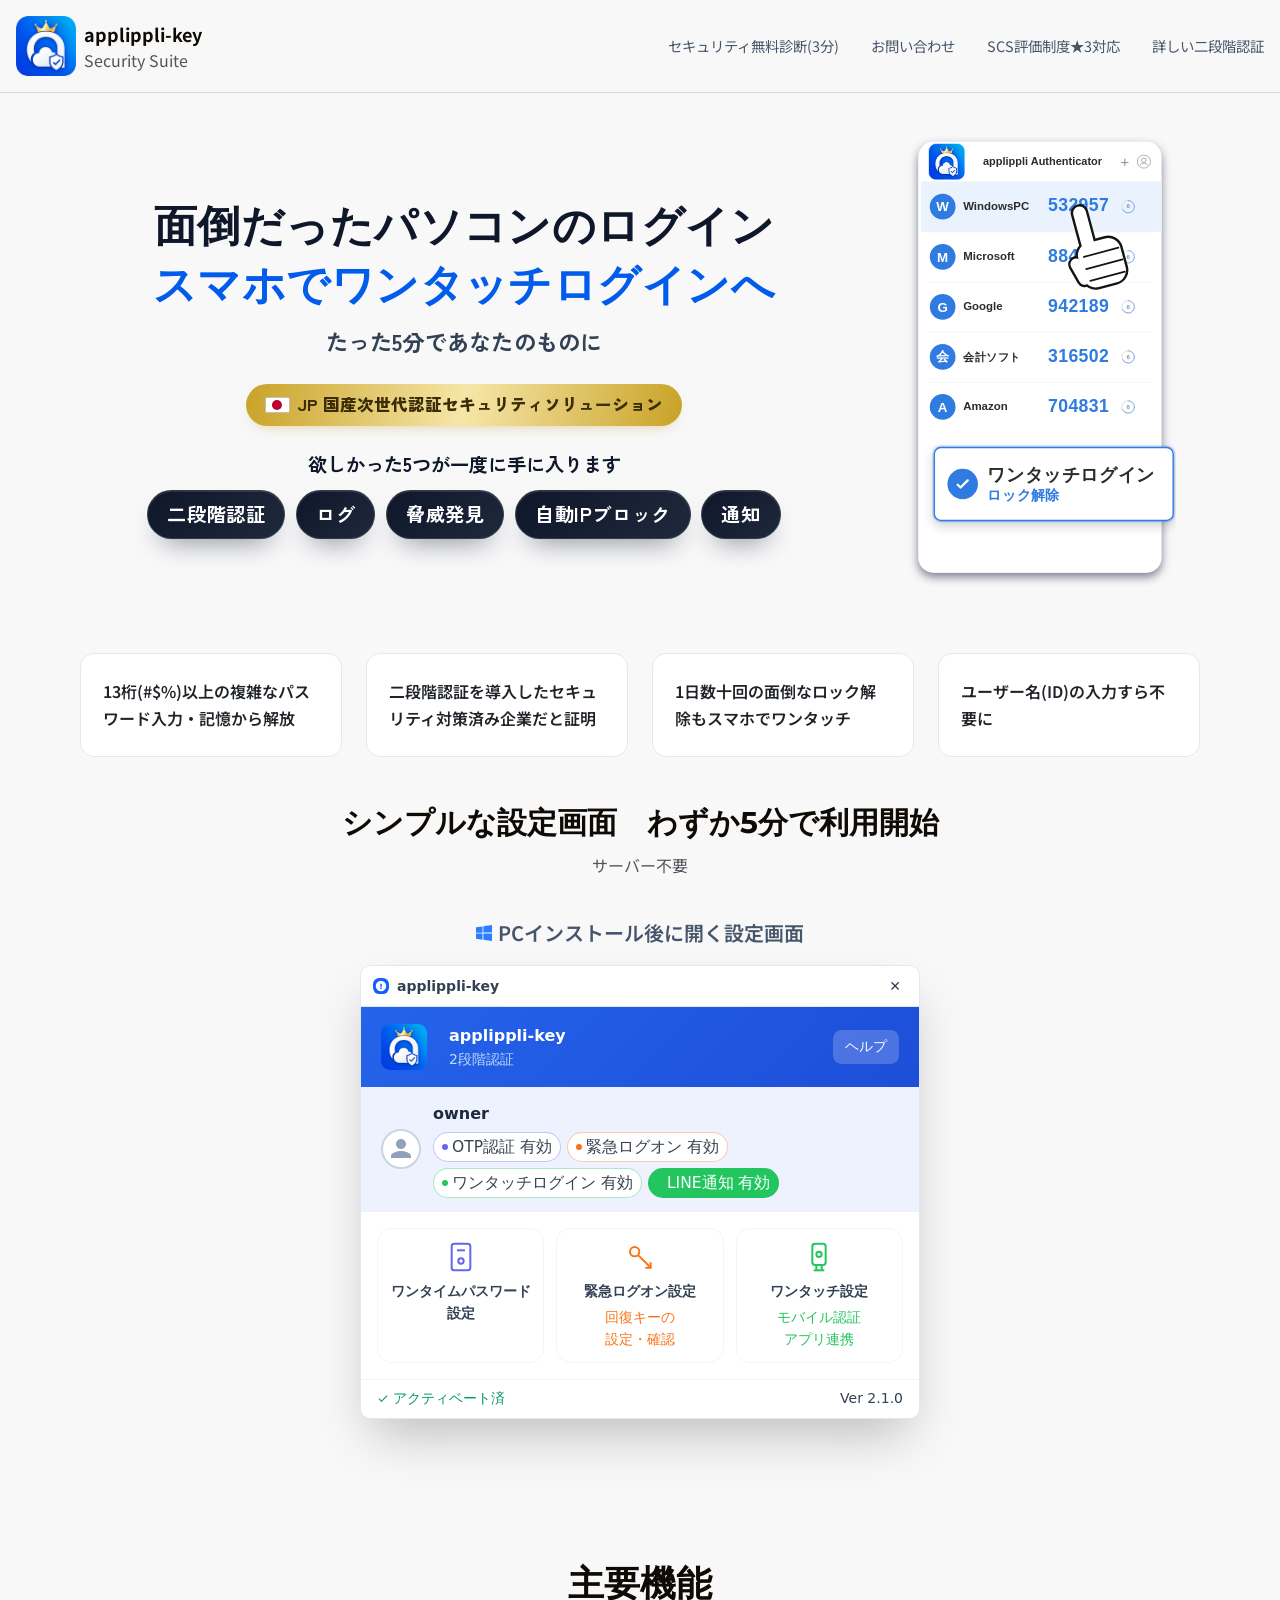
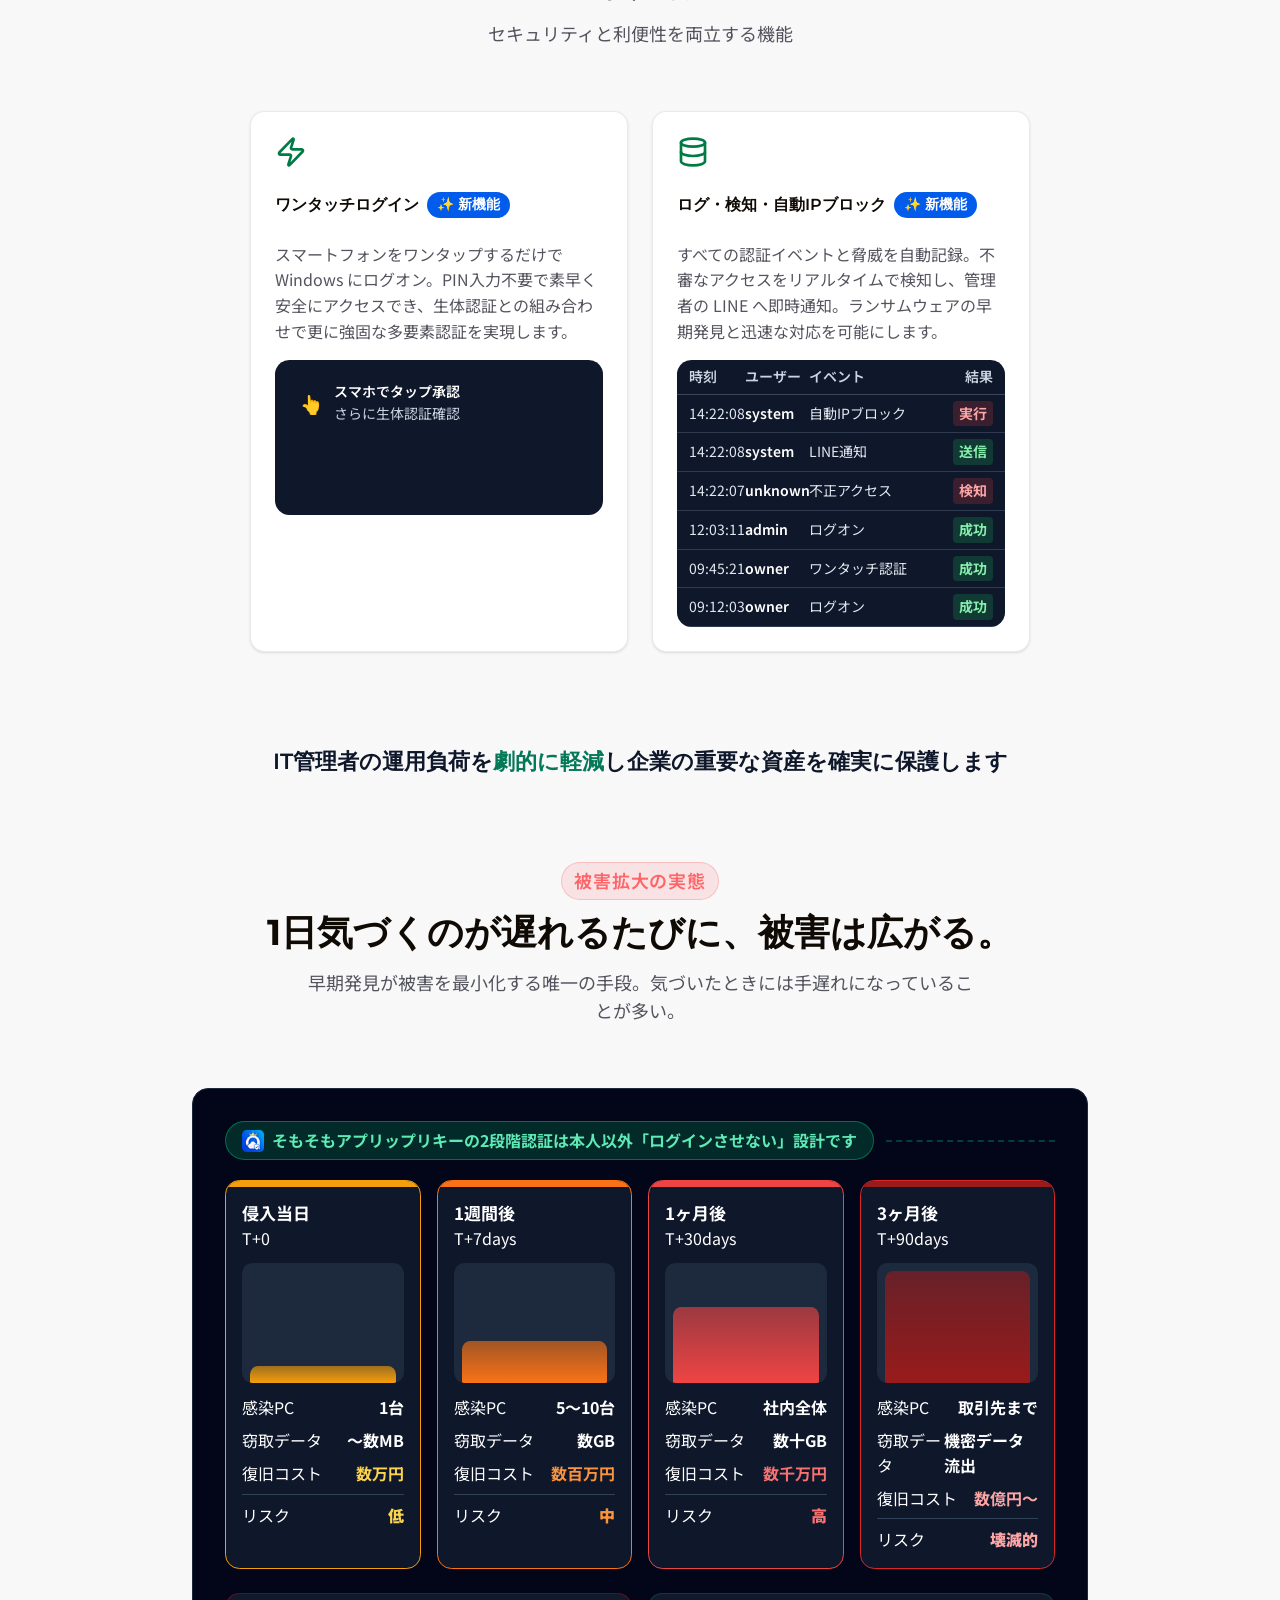
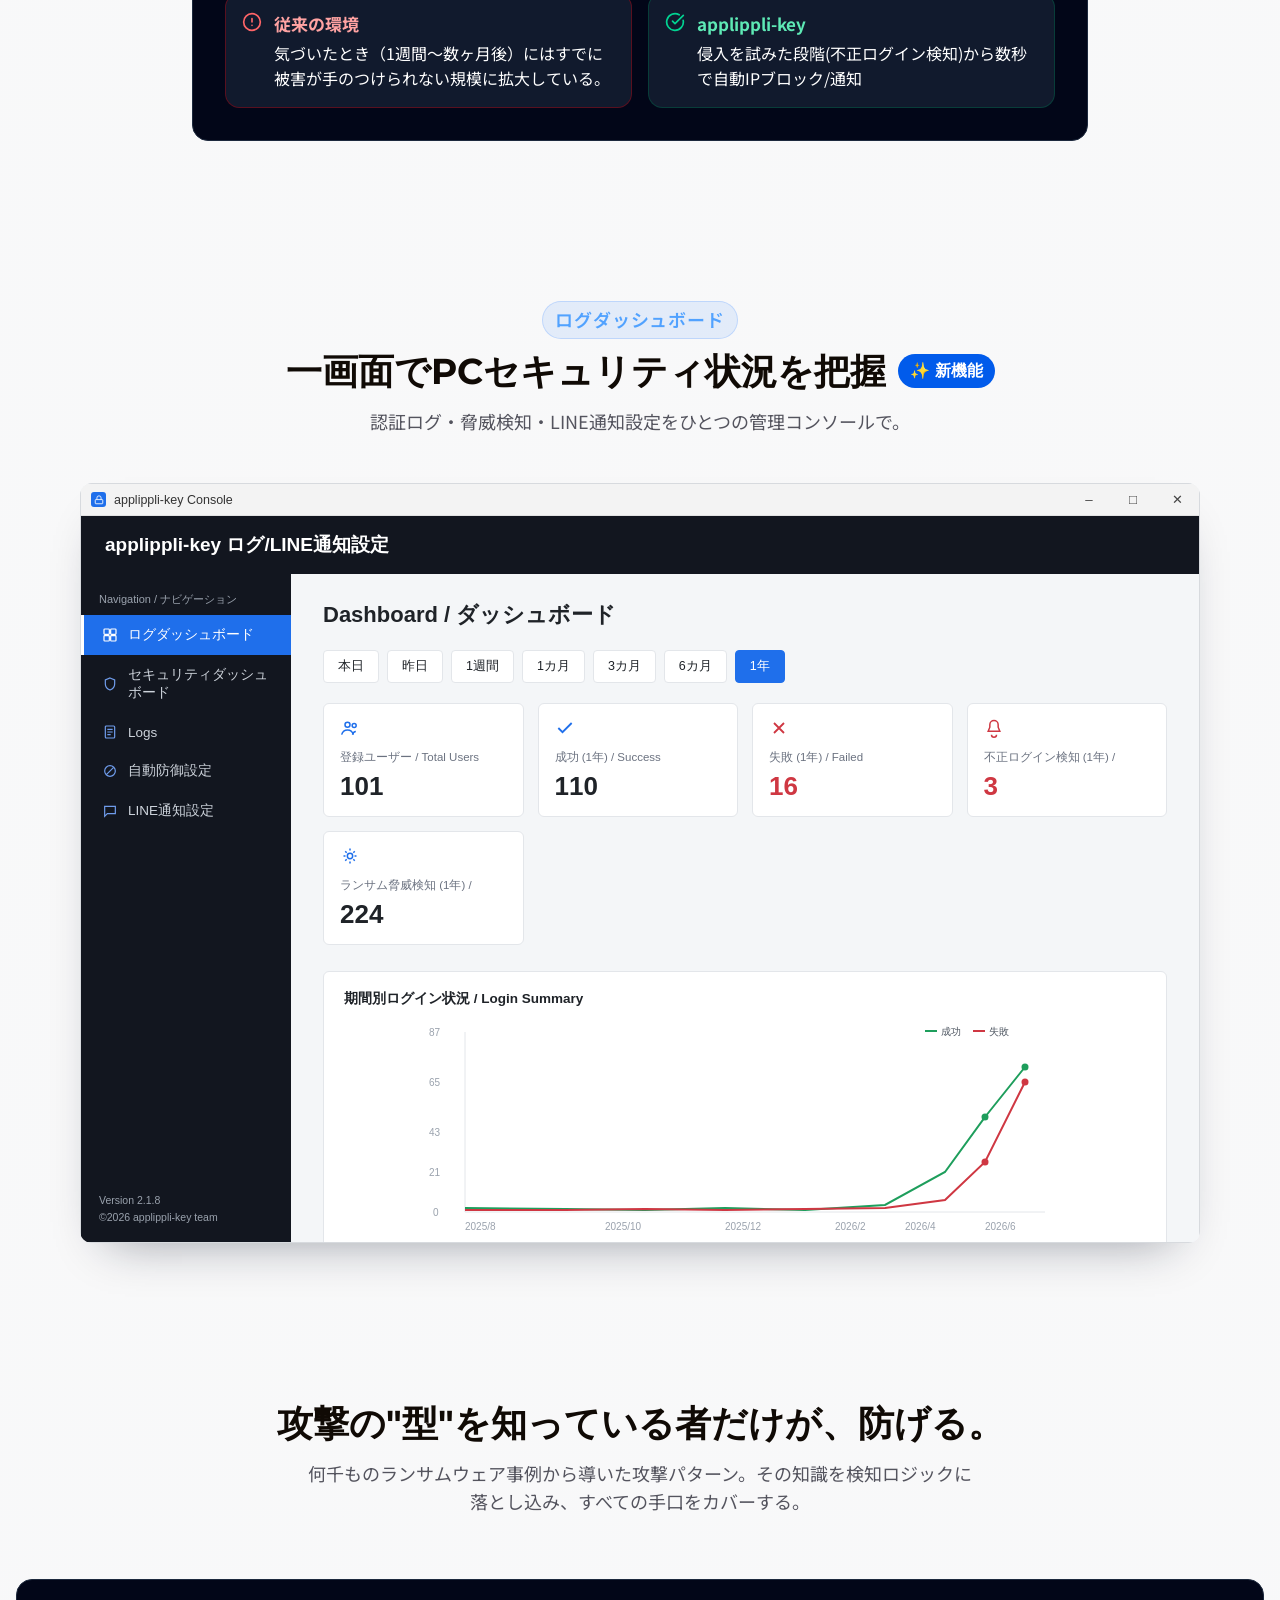
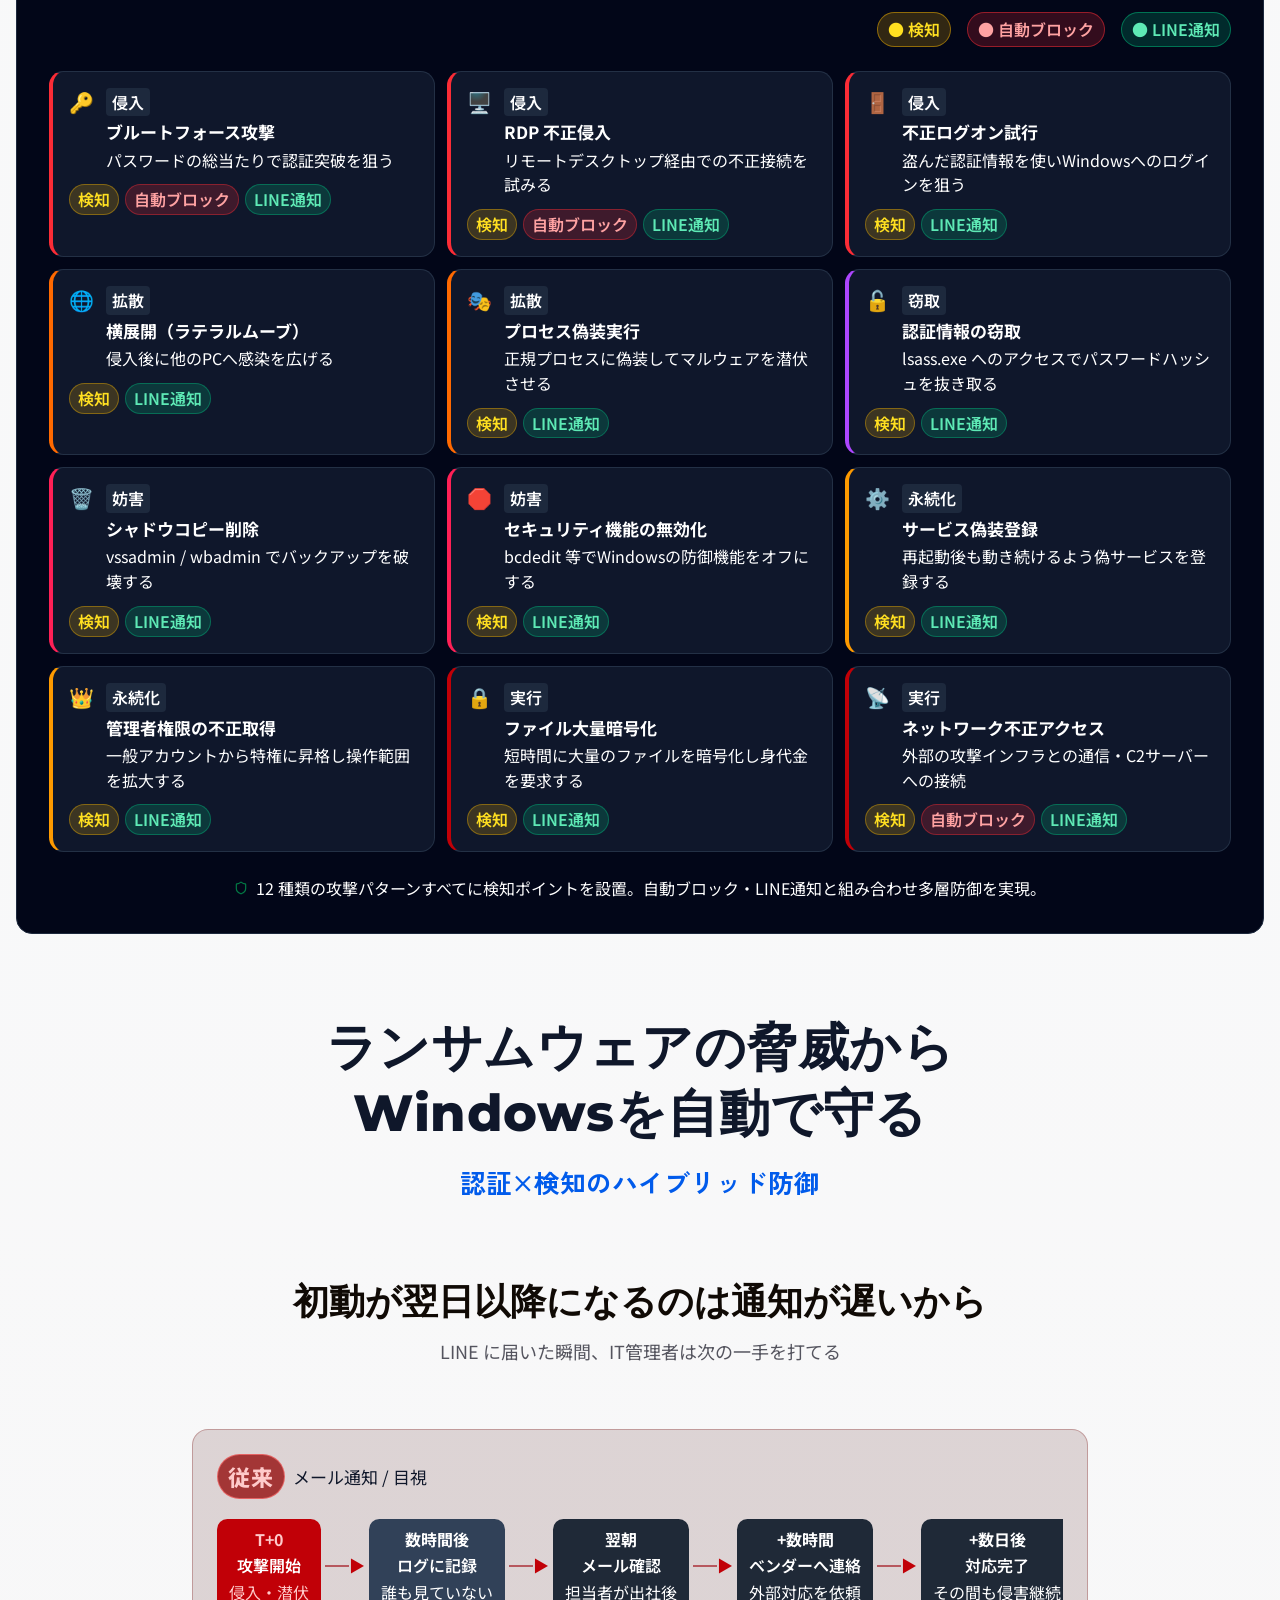
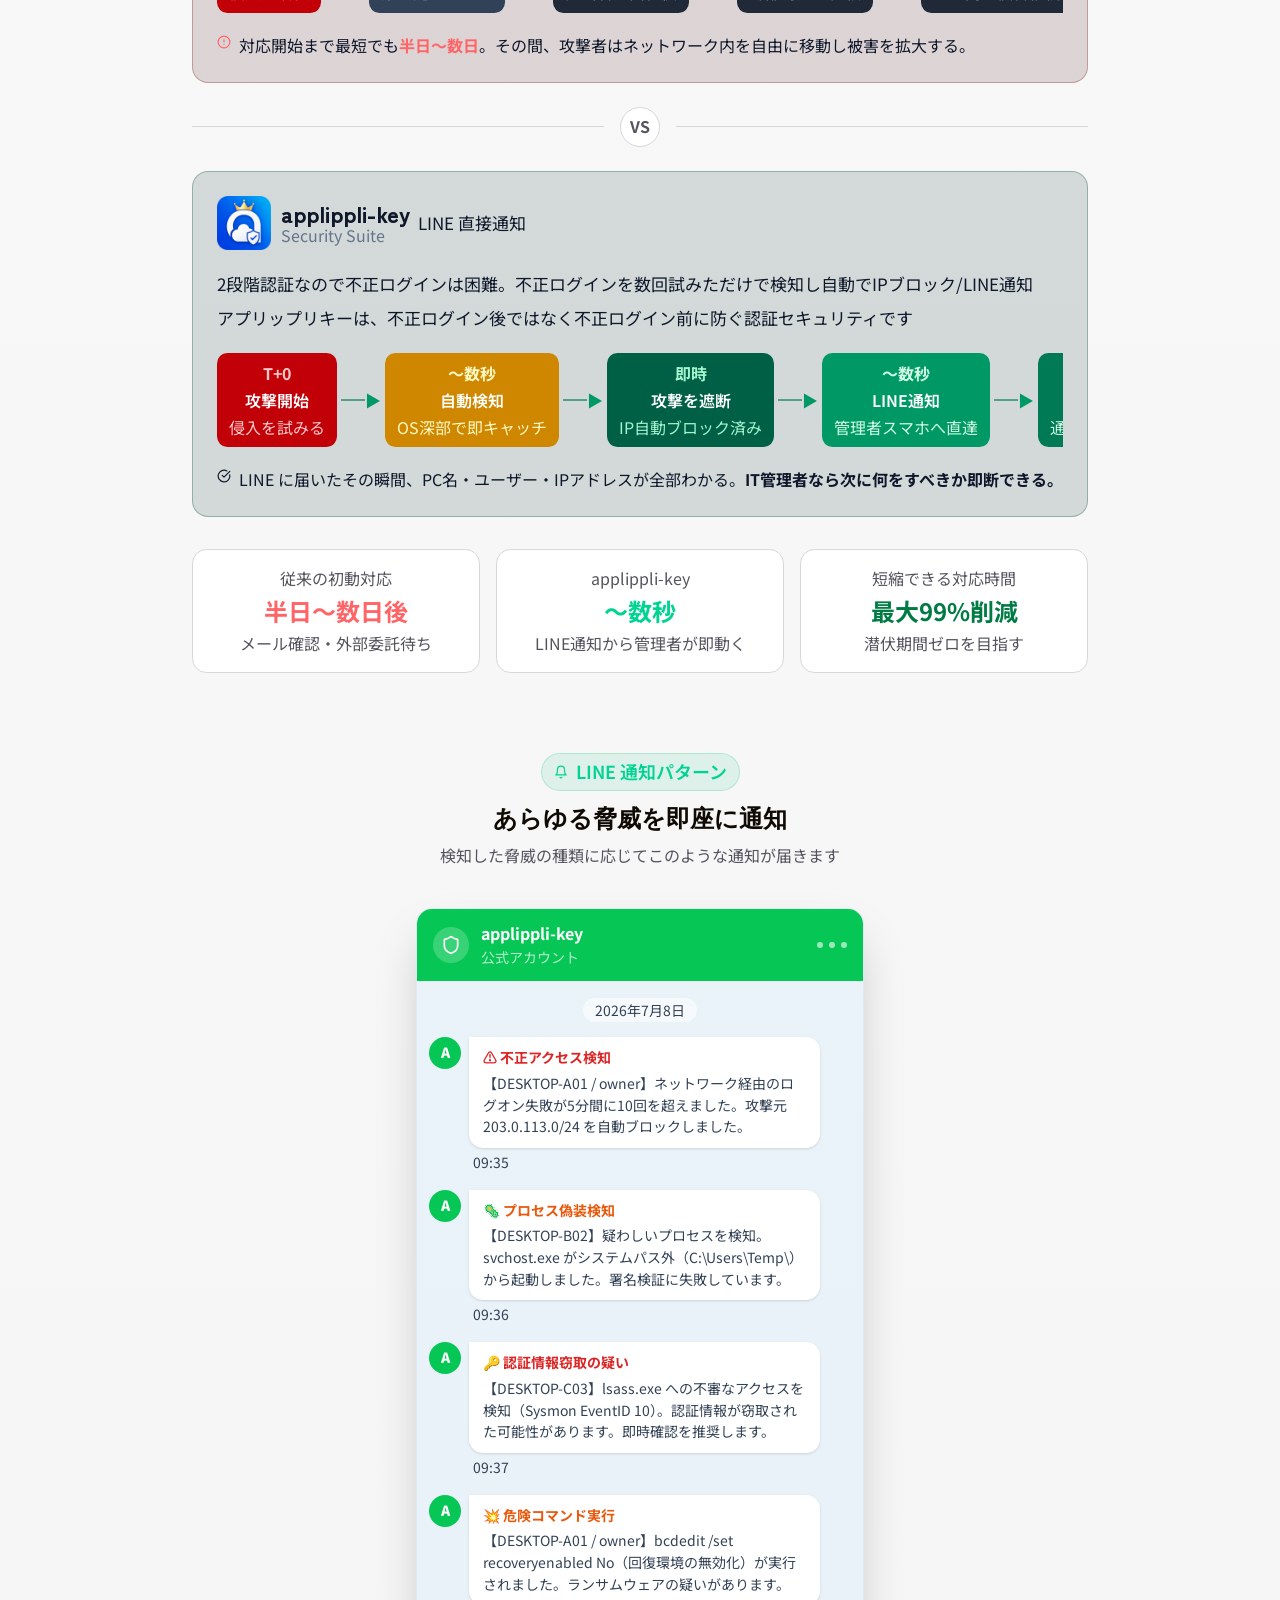
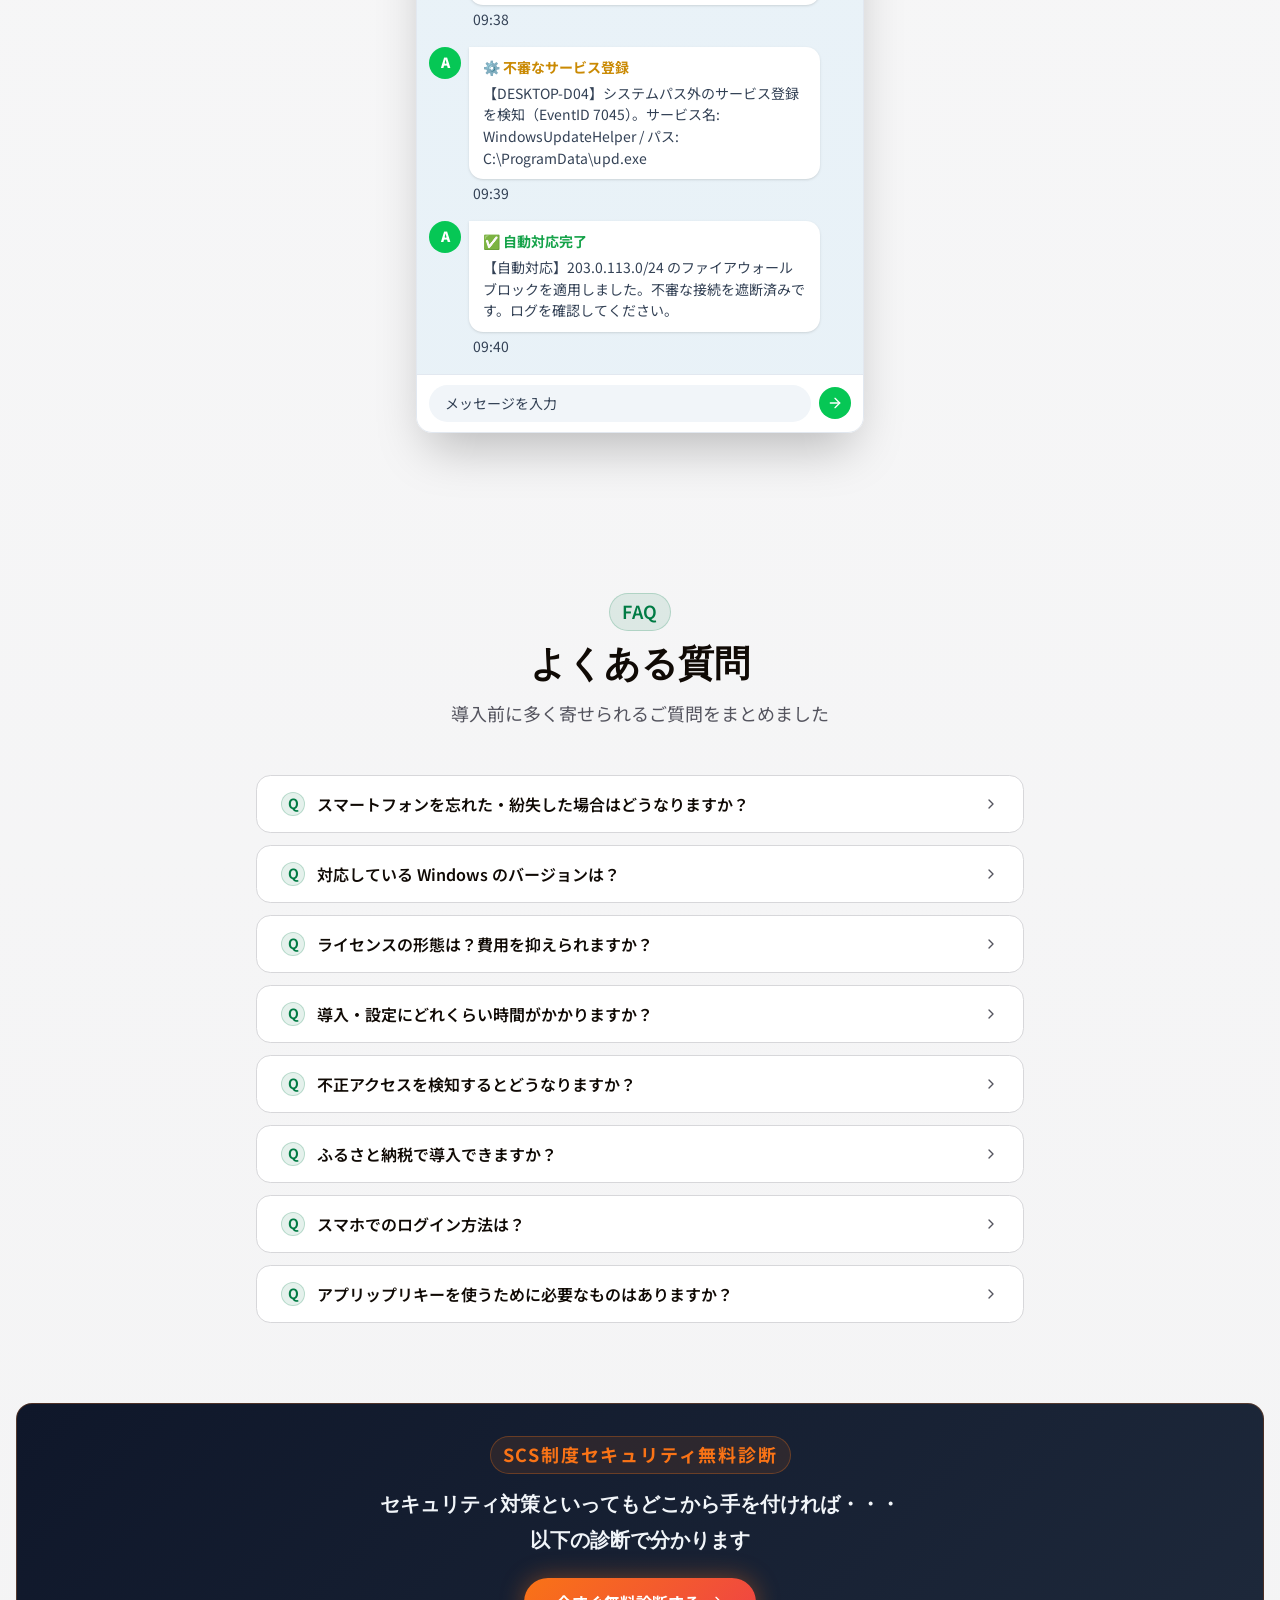
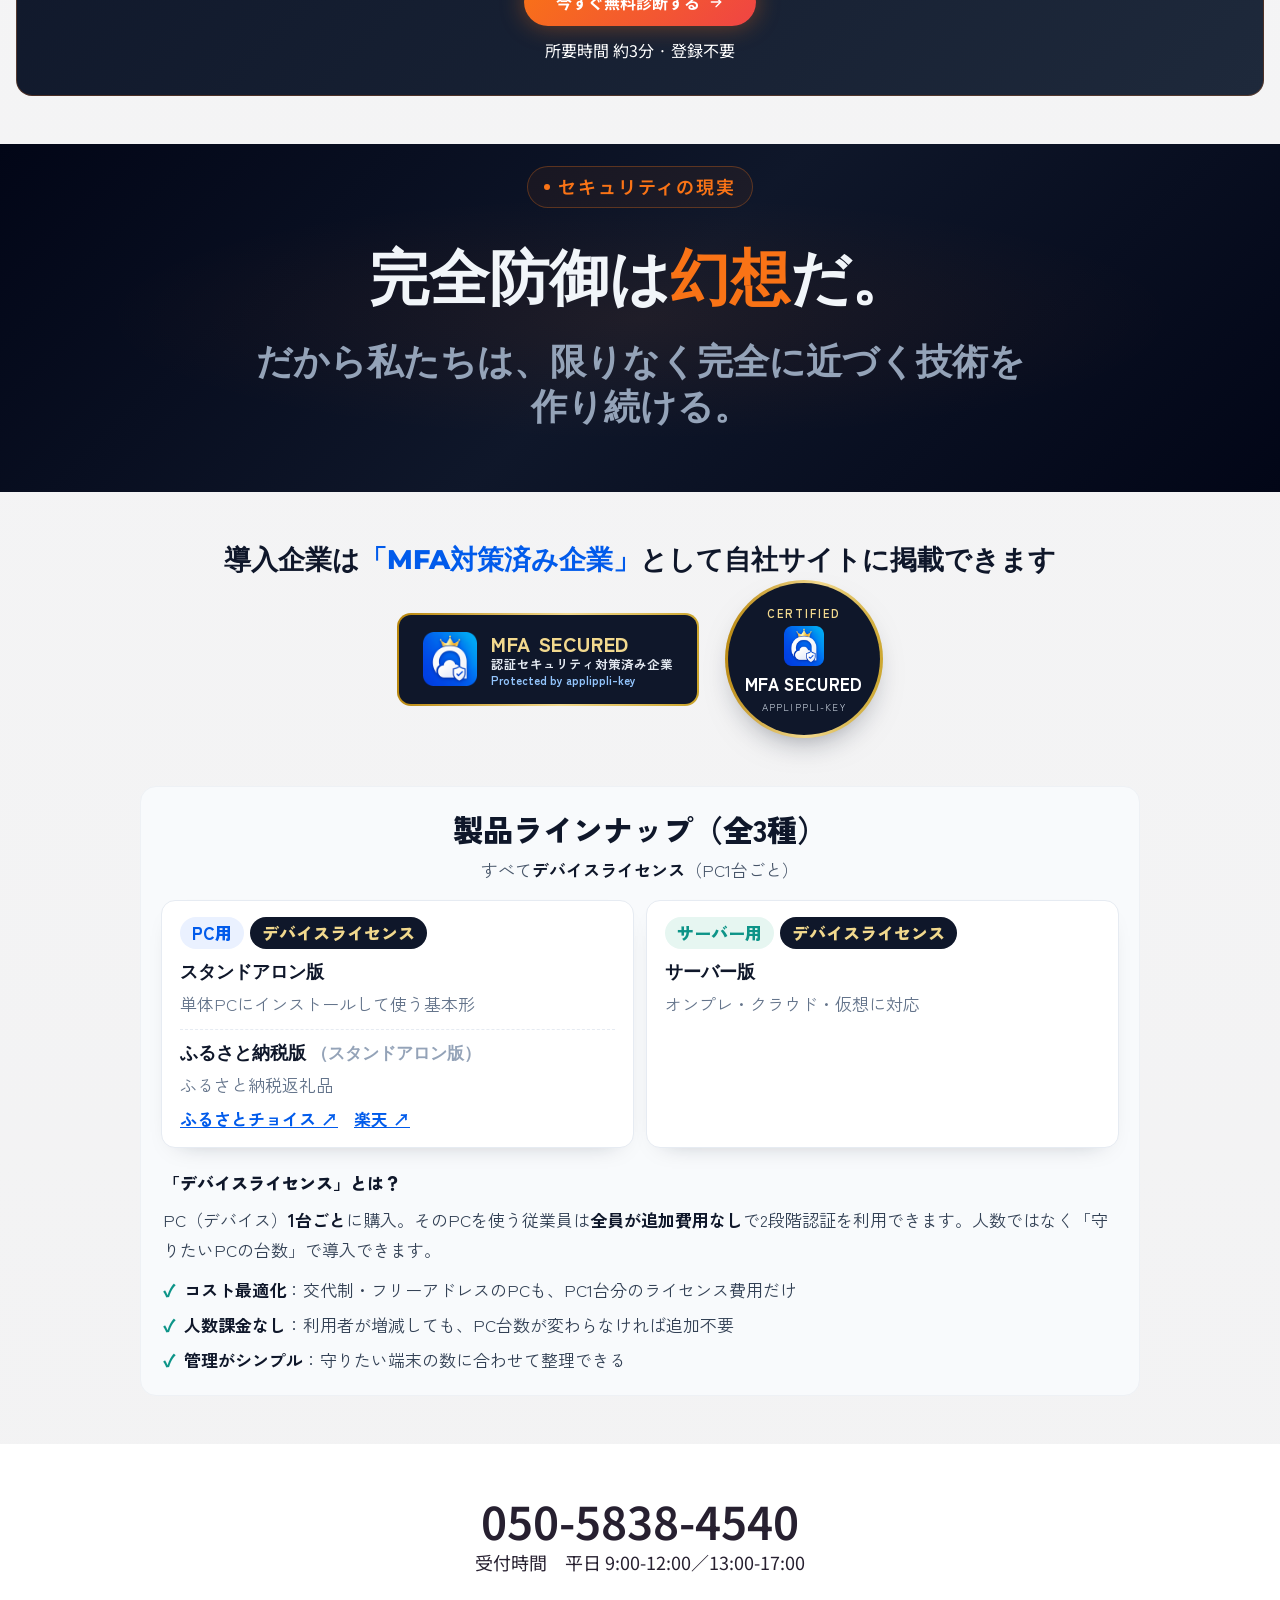
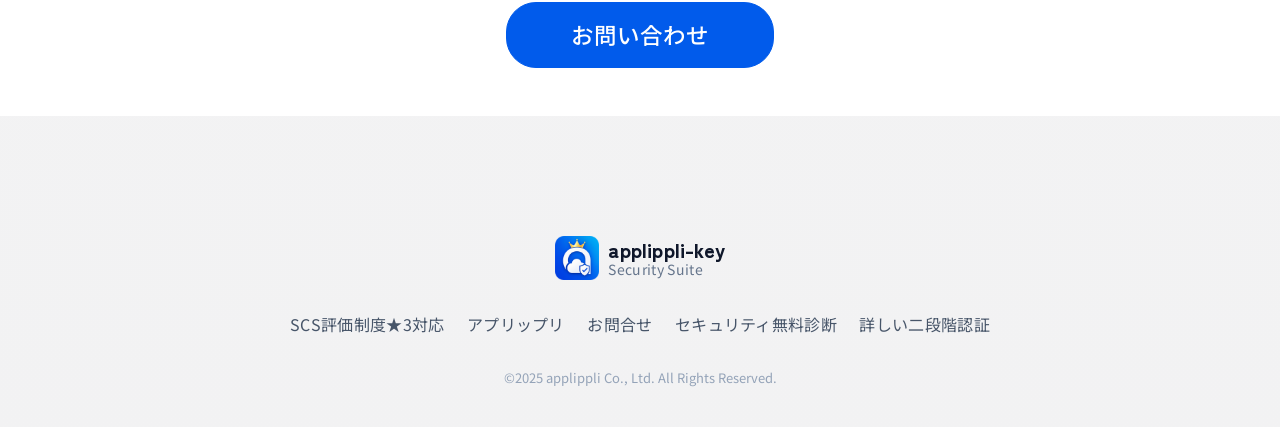
==== commit 0a74308a: "help.html: パスワードを忘れた場合(MSアカウント)の手順1を修正 index.html: FAQ追加(必要なもの)・Q3(ライセンス費用)の文言改善、ヒーロー見出し変更 Co-Author" ====
--- a/index.html
+++ b/index.html
@@ -146,10 +146,10 @@
         },
         {
           "@type": "Question",
-          "name": "ライセンスの形態は？何台まで使えますか？",
+          "name": "ライセンスの形態は？費用を抑えられますか？",
           "acceptedAnswer": {
             "@type": "Answer",
-            "text": "ライセンスは「デバイスライセンス」で、PC1台ごとにご利用いただけます。用途に応じて「スタンドアロン版（PC用）」「ふるさと納税版」「サーバー版」の3種類をご用意しています。"
+            "text": "ライセンスは「デバイスライセンス」です。1台のPCにつき1ライセンスをご購入いただければOKで、ユーザーごとにライセンスを購入する必要はありません。そのPCを使うユーザーが増えても追加ライセンスの購入は不要なため、費用を抑えられる設計になっています。用途に応じて「スタンドアロン版（PC用）」「ふるさと納税版」「サーバー版」の3種類をご用意しています。"
           }
         },
         {
@@ -182,6 +182,14 @@
           "acceptedAnswer": {
             "@type": "Answer",
             "text": "スマートフォンの認証アプリ「アプリップリオーセンティケーター（applippli Authenticator）」を使い、ワンタッチでWindowsにログインできます。Appstore等でインストールしてください。"
+          }
+        },
+        {
+          "@type": "Question",
+          "name": "アプリップリキーを使うために必要なものはありますか？",
+          "acceptedAnswer": {
+            "@type": "Answer",
+            "text": "はい。applippli-key のご利用には「Windows パスワード」もしくは「Microsoft パスワード」が必要です。顔認証／PINでログインされている方は、これらのパスワードをお忘れの可能性がありますので、まずはどちらかをご準備ください。"
           }
         }
       ]
@@ -760,7 +768,7 @@
 Success</div><div class="text-2xl font-bold" style="color: rgb(37, 99, 235);">77</div></div><div class="bg-white border border-slate-200 rounded-lg p-2.5 shadow-sm"><div class="text-base mb-1">✗</div><div class="text-slate-500 leading-tight mb-1.5" style="font-size: 9px; white-space: pre-line;">失敗 (6カ月)
 Failed</div><div class="text-2xl font-bold" style="color: rgb(220, 38, 38);">14</div></div><div class="bg-white border border-slate-200 rounded-lg p-2.5 shadow-sm"><div class="text-base mb-1">⚠</div><div class="text-slate-500 leading-tight mb-1.5" style="font-size: 9px; white-space: pre-line;">不正ログイン状況
 (6カ月) / Attack</div><div class="text-2xl font-bold" style="color: rgb(220, 38, 38);">3</div></div><div class="bg-white border border-slate-200 rounded-lg p-2.5 shadow-sm"><div class="text-base mb-1">🦠</div><div class="text-slate-500 leading-tight mb-1.5" style="font-size: 9px; white-space: pre-line;">ランサム脅威検知
-(6カ月)</div><div class="text-2xl font-bold" style="color: rgb(220, 38, 38);">209</div></div></div><div class="bg-white border border-slate-200 rounded-lg p-3 mb-3"><div class="text-xs font-semibold text-slate-700 mb-2">期間別ログイン状況 / Login Summary</div><div class="flex items-center gap-4 mb-2"><div class="flex items-center gap-1.5"><div class="w-6 h-0.5 bg-emerald-500"></div><span class="text-xs text-slate-600">成功</span></div><div class="flex items-center gap-1.5"><div class="w-6 h-0.5 bg-red-500"></div><span class="text-xs text-slate-600">失敗</span></div></div><svg viewBox="0 0 600 110" class="w-full" style="height: 90px;"><g><line x1="30" y1="0" x2="590" y2="0" stroke="#e2e8f0" stroke-width="1"></line><text x="24" y="3" text-anchor="end" font-size="7" fill="#94a3b8">62</text></g><g><line x1="30" y1="27" x2="590" y2="27" stroke="#e2e8f0" stroke-width="1"></line><text x="24" y="30" text-anchor="end" font-size="7" fill="#94a3b8">46</text></g><g><line x1="30" y1="54" x2="590" y2="54" stroke="#e2e8f0" stroke-width="1"></line><text x="24" y="57" text-anchor="end" font-size="7" fill="#94a3b8">31</text></g><g><line x1="30" y1="81" x2="590" y2="81" stroke="#e2e8f0" stroke-width="1"></line><text x="24" y="84" text-anchor="end" font-size="7" fill="#94a3b8">15</text></g><g><line x1="30" y1="108" x2="590" y2="108" stroke="#e2e8f0" stroke-width="1"></line><text x="24" y="111" text-anchor="end" font-size="7" fill="#94a3b8">0</text></g><text x="35" y="115" text-anchor="middle" font-size="7" fill="#94a3b8">1/3</text><text x="104" y="115" text-anchor="middle" font-size="7" fill="#94a3b8">1/30</text><text x="173" y="115" text-anchor="middle" font-size="7" fill="#94a3b8">2/20</text><text x="242" y="115" text-anchor="middle" font-size="7" fill="#94a3b8">3/13</text><text x="311" y="115" text-anchor="middle" font-size="7" fill="#94a3b8">4/3</text><text x="380" y="115" text-anchor="middle" font-size="7" fill="#94a3b8">4/24</text><text x="449" y="115" text-anchor="middle" font-size="7" fill="#94a3b8">5/15</text><text x="518" y="115" text-anchor="middle" font-size="7" fill="#94a3b8">6/5</text><text x="587" y="115" text-anchor="middle" font-size="7" fill="#94a3b8">6/26</text><polyline points="35,108 104,108 173,107 242,108 311,108 380,107 449,104 518,35 587,75" fill="none" stroke="#10b981" stroke-width="1.5" stroke-linejoin="round"></polyline><circle cx="35" cy="108" r="2.5" fill="#10b981"></circle><circle cx="104" cy="108" r="2.5" fill="#10b981"></circle><circle cx="173" cy="107" r="2.5" fill="#10b981"></circle><circle cx="242" cy="108" r="2.5" fill="#10b981"></circle><circle cx="311" cy="108" r="2.5" fill="#10b981"></circle><circle cx="380" cy="107" r="2.5" fill="#10b981"></circle><circle cx="449" cy="104" r="2.5" fill="#10b981"></circle><circle cx="518" cy="35" r="2.5" fill="#10b981"></circle><circle cx="587" cy="75" r="2.5" fill="#10b981"></circle><polyline points="35,108 104,108 173,108 242,108 311,108 380,108 449,106 518,48 587,100" fill="none" stroke="#ef4444" stroke-width="1.5" stroke-linejoin="round"></polyline><circle cx="35" cy="108" r="2.5" fill="#ef4444"></circle><circle cx="104" cy="108" r="2.5" fill="#ef4444"></circle><circle cx="173" cy="108" r="2.5" fill="#ef4444"></circle><circle cx="242" cy="108" r="2.5" fill="#ef4444"></circle><circle cx="311" cy="108" r="2.5" fill="#ef4444"></circle><circle cx="380" cy="108" r="2.5" fill="#ef4444"></circle><circle cx="449" cy="106" r="2.5" fill="#ef4444"></circle><circle cx="518" cy="48" r="2.5" fill="#ef4444"></circle><circle cx="587" cy="100" r="2.5" fill="#ef4444"></circle></svg></div><div class="bg-white border border-slate-200 rounded-lg overflow-hidden"><div class="text-xs font-semibold text-slate-700 px-3 py-2 border-b border-slate-200">最近の認証イベント / Recent Authentication Events</div><div class="overflow-x-auto"><table class="w-full" style="font-size: 10px; min-width: 560px;"><thead><tr class="bg-blue-600 text-white"><th class="text-left px-2 py-1.5 font-semibold whitespace-nowrap">日時</th><th class="text-left px-2 py-1.5 font-semibold whitespace-nowrap">イベント</th><th class="text-left px-2 py-1.5 font-semibold whitespace-nowrap">結果</th><th class="text-left px-2 py-1.5 font-semibold whitespace-nowrap">ユーザー</th><th class="text-left px-2 py-1.5 font-semibold whitespace-nowrap">PC名</th><th class="text-left px-2 py-1.5 font-semibold whitespace-nowrap">IPアドレス</th><th class="text-left px-2 py-1.5 font-semibold whitespace-nowrap">方式</th></tr></thead><tbody><tr class="bg-blue-100"><td class="px-2 py-1.5 whitespace-nowrap font-mono text-slate-600">2026/07/08 07:42:26</td><td class="px-2 py-1.5 whitespace-nowrap" style="color: rgb(55, 65, 81);">2段階認証ログオン</td><td class="px-2 py-1.5 whitespace-nowrap font-semibold" style="color: rgb(22, 163, 74);">成功</td><td class="px-2 py-1.5 whitespace-nowrap text-slate-700">owner</td><td class="px-2 py-1.5 whitespace-nowrap text-slate-700"></td><td class="px-2 py-1.5 whitespace-nowrap" style="color: rgb(37, 99, 235);"></td><td class="px-2 py-1.5 whitespace-nowrap text-slate-700">ワンタッチ</td></tr><tr class="" style="background: rgb(255, 255, 255);"><td class="px-2 py-1.5 whitespace-nowrap font-mono text-slate-600">2026/07/08 06:49:30</td><td class="px-2 py-1.5 whitespace-nowrap" style="color: rgb(239, 68, 68);">脅威検知 Microsoft WdAi…</td><td class="px-2 py-1.5 whitespace-nowrap font-semibold" style="color: rgb(239, 68, 68);">脅威</td><td class="px-2 py-1.5 whitespace-nowrap text-slate-700"></td><td class="px-2 py-1.5 whitespace-nowrap text-slate-700"></td><td class="px-2 py-1.5 whitespace-nowrap" style="color: rgb(37, 99, 235);"></td><td class="px-2 py-1.5 whitespace-nowrap text-slate-700"></td></tr><tr class="bg-white"><td class="px-2 py-1.5 whitespace-nowrap font-mono text-slate-600">2026/07/07 14:37:36</td><td class="px-2 py-1.5 whitespace-nowrap" style="color: rgb(55, 65, 81);">2段階認証ログオン</td><td class="px-2 py-1.5 whitespace-nowrap font-semibold" style="color: rgb(22, 163, 74);">成功</td><td class="px-2 py-1.5 whitespace-nowrap text-slate-700">owner</td><td class="px-2 py-1.5 whitespace-nowrap text-slate-700"></td><td class="px-2 py-1.5 whitespace-nowrap" style="color: rgb(37, 99, 235);"></td><td class="px-2 py-1.5 whitespace-nowrap text-slate-700">ワンタッチ</td></tr><tr class="bg-slate-50"><td class="px-2 py-1.5 whitespace-nowrap font-mono text-slate-600">2026/07/07 07:38:08</td><td class="px-2 py-1.5 whitespace-nowrap" style="color: rgb(55, 65, 81);">2段階認証ログオン</td><td class="px-2 py-1.5 whitespace-nowrap font-semibold" style="color: rgb(22, 163, 74);">成功</td><td class="px-2 py-1.5 whitespace-nowrap text-slate-700">owner</td><td class="px-2 py-1.5 whitespace-nowrap text-slate-700"></td><td class="px-2 py-1.5 whitespace-nowrap" style="color: rgb(37, 99, 235);"></td><td class="px-2 py-1.5 whitespace-nowrap text-slate-700">ワンタッチ</td></tr><tr class="" style="background: rgb(255, 255, 255);"><td class="px-2 py-1.5 whitespace-nowrap font-mono text-slate-600">2026/07/06 09:32:01</td><td class="px-2 py-1.5 whitespace-nowrap" style="color: rgb(239, 68, 68);">ネットワーク不正アクセス</td><td class="px-2 py-1.5 whitespace-nowrap font-semibold" style="color: rgb(239, 68, 68);">脅威</td><td class="px-2 py-1.5 whitespace-nowrap text-slate-700">admin</td><td class="px-2 py-1.5 whitespace-nowrap text-slate-700">WIN-TR1N8SHFJFI</td><td class="px-2 py-1.5 whitespace-nowrap" style="color: rgb(37, 99, 235);">91.202.233.79</td><td class="px-2 py-1.5 whitespace-nowrap text-slate-700"></td></tr><tr class="" style="background: rgb(255, 255, 255);"><td class="px-2 py-1.5 whitespace-nowrap font-mono text-slate-600">2026/07/06 09:31:00</td><td class="px-2 py-1.5 whitespace-nowrap" style="color: rgb(239, 68, 68);">ネットワーク不正アクセス</td><td class="px-2 py-1.5 whitespace-nowrap font-semibold" style="color: rgb(239, 68, 68);">脅威</td><td class="px-2 py-1.5 whitespace-nowrap text-slate-700">admin</td><td class="px-2 py-1.5 whitespace-nowrap text-slate-700">WIN-TR1N8SHFJFI</td><td class="px-2 py-1.5 whitespace-nowrap" style="color: rgb(37, 99, 235);">91.202.233.79</td><td class="px-2 py-1.5 whitespace-nowrap text-slate-700"></td></tr><tr class="" style="background: rgb(255, 255, 255);"><td class="px-2 py-1.5 whitespace-nowrap font-mono text-slate-600">2026/07/06 09:30:02</td><td class="px-2 py-1.5 whitespace-nowrap" style="color: rgb(239, 68, 68);">ネットワーク不正アクセス</td><td class="px-2 py-1.5 whitespace-nowrap font-semibold" style="color: rgb(239, 68, 68);">脅威</td><td class="px-2 py-1.5 whitespace-nowrap text-slate-700">admin</td><td class="px-2 py-1.5 whitespace-nowrap text-slate-700">WIN-TR1N8SHFJFI</td><td class="px-2 py-1.5 whitespace-nowrap" style="color: rgb(37, 99, 235);">91.202.233.79</td><td class="px-2 py-1.5 whitespace-nowrap text-slate-700"></td></tr><tr class="" style="background: rgb(255, 255, 255);"><td class="px-2 py-1.5 whitespace-nowrap font-mono text-slate-600">2026/07/06 09:29:02</td><td class="px-2 py-1.5 whitespace-nowrap" style="color: rgb(239, 68, 68);">ネットワーク不正アクセス</td><td class="px-2 py-1.5 whitespace-nowrap font-semibold" style="color: rgb(239, 68, 68);">脅威</td><td class="px-2 py-1.5 whitespace-nowrap text-slate-700">admin</td><td class="px-2 py-1.5 whitespace-nowrap text-slate-700">WIN-TR1N8SHFJFI</td><td class="px-2 py-1.5 whitespace-nowrap" style="color: rgb(37, 99, 235);">91.202.233.79</td><td class="px-2 py-1.5 whitespace-nowrap text-slate-700"></td></tr></tbody></table></div></div></div></div></div></div><div id="ak-console-wrap"><iframe id="ak-console-frame" src="/console.html" title="applippli-key Console" loading="lazy" scrolling="no"></iframe></div></section><section class="py-16 relative overflow-hidden" style="background: rgb(2, 6, 23); border-top: 1px solid rgba(249, 115, 22, 0.12); border-bottom: 1px solid rgba(249, 115, 22, 0.12); display: none;"><div class="container mx-auto px-4 text-center relative z-10"><p class="font-bold tracking-wide" style="font-size: clamp(1.5rem, 4vw, 3rem); color: rgb(241, 245, 249); line-height: 1.4;">最初の一手を<span style="color: rgb(249, 115, 22); border-bottom: 3px solid rgba(249, 115, 22, 0.5); padding-bottom: 2px;">どう対処するか</span>が、</p><p class="font-bold tracking-wide mt-2" style="font-size: clamp(1.5rem, 4vw, 3rem); color: rgb(241, 245, 249); line-height: 1.4;">我々の使命。</p></div></section><section id="protection" class="container mx-auto px-4 py-20"><div class="text-center mb-16"><h2 class="text-4xl font-bold text-foreground mb-4">攻撃の"型"を知っている者だけが、防げる。</h2><p class="text-lg text-muted-foreground max-w-2xl mx-auto">何千ものランサムウェア事例から導いた攻撃パターン。その知識を検知ロジックに落とし込み、すべての手口をカバーする。</p></div><div class="bg-slate-950 rounded-2xl border border-slate-800 p-8"><div class="flex flex-wrap items-center justify-end gap-4 mb-6"><span class="inline-flex items-center gap-1 px-2.5 py-1 rounded-full border text-xs font-semibold bg-yellow-500/20 border-yellow-500/50 text-yellow-300">● 検知</span><span class="inline-flex items-center gap-1 px-2.5 py-1 rounded-full border text-xs font-semibold bg-red-500/20 border-red-500/50 text-red-300">● 自動ブロック</span><span class="inline-flex items-center gap-1 px-2.5 py-1 rounded-full border text-xs font-semibold bg-emerald-500/20 border-emerald-500/50 text-emerald-300">● LINE通知</span></div><div class="grid sm:grid-cols-2 lg:grid-cols-3 gap-3"><div class="bg-slate-900 border border-slate-700/60 border-l-4 border-l-red-500 rounded-xl p-4 flex flex-col gap-3"><div class="flex items-start gap-3"><span class="text-xl flex-shrink-0">🔑</span><div class="min-w-0"><div class="flex items-center gap-2 mb-0.5 flex-wrap"><span class="text-xs font-semibold text-slate-500 bg-slate-800 rounded px-1.5 py-0.5">侵入</span></div><div class="text-sm font-bold text-slate-100">ブルートフォース攻撃</div><div class="text-xs text-slate-500 mt-0.5 leading-relaxed">パスワードの総当たりで認証突破を狙う</div></div></div><div class="flex flex-wrap gap-1.5"><span class="text-xs px-2 py-0.5 rounded-full border font-semibold bg-yellow-500/20 border-yellow-500/40 text-yellow-300">検知</span><span class="text-xs px-2 py-0.5 rounded-full border font-semibold bg-red-500/20 border-red-500/40 text-red-300">自動ブロック</span><span class="text-xs px-2 py-0.5 rounded-full border font-semibold bg-emerald-500/20 border-emerald-500/40 text-emerald-300">LINE通知</span></div></div><div class="bg-slate-900 border border-slate-700/60 border-l-4 border-l-red-500 rounded-xl p-4 flex flex-col gap-3"><div class="flex items-start gap-3"><span class="text-xl flex-shrink-0">🖥️</span><div class="min-w-0"><div class="flex items-center gap-2 mb-0.5 flex-wrap"><span class="text-xs font-semibold text-slate-500 bg-slate-800 rounded px-1.5 py-0.5">侵入</span></div><div class="text-sm font-bold text-slate-100">RDP 不正侵入</div><div class="text-xs text-slate-500 mt-0.5 leading-relaxed">リモートデスクトップ経由での不正接続を試みる</div></div></div><div class="flex flex-wrap gap-1.5"><span class="text-xs px-2 py-0.5 rounded-full border font-semibold bg-yellow-500/20 border-yellow-500/40 text-yellow-300">検知</span><span class="text-xs px-2 py-0.5 rounded-full border font-semibold bg-red-500/20 border-red-500/40 text-red-300">自動ブロック</span><span class="text-xs px-2 py-0.5 rounded-full border font-semibold bg-emerald-500/20 border-emerald-500/40 text-emerald-300">LINE通知</span></div></div><div class="bg-slate-900 border border-slate-700/60 border-l-4 border-l-red-500 rounded-xl p-4 flex flex-col gap-3"><div class="flex items-start gap-3"><span class="text-xl flex-shrink-0">🚪</span><div class="min-w-0"><div class="flex items-center gap-2 mb-0.5 flex-wrap"><span class="text-xs font-semibold text-slate-500 bg-slate-800 rounded px-1.5 py-0.5">侵入</span></div><div class="text-sm font-bold text-slate-100">不正ログオン試行</div><div class="text-xs text-slate-500 mt-0.5 leading-relaxed">盗んだ認証情報を使いWindowsへのログインを狙う</div></div></div><div class="flex flex-wrap gap-1.5"><span class="text-xs px-2 py-0.5 rounded-full border font-semibold bg-yellow-500/20 border-yellow-500/40 text-yellow-300">検知</span><span class="text-xs px-2 py-0.5 rounded-full border font-semibold bg-emerald-500/20 border-emerald-500/40 text-emerald-300">LINE通知</span></div></div><div class="bg-slate-900 border border-slate-700/60 border-l-4 border-l-orange-500 rounded-xl p-4 flex flex-col gap-3"><div class="flex items-start gap-3"><span class="text-xl flex-shrink-0">🌐</span><div class="min-w-0"><div class="flex items-center gap-2 mb-0.5 flex-wrap"><span class="text-xs font-semibold text-slate-500 bg-slate-800 rounded px-1.5 py-0.5">拡散</span></div><div class="text-sm font-bold text-slate-100">横展開（ラテラルムーブ）</div><div class="text-xs text-slate-500 mt-0.5 leading-relaxed">侵入後に他のPCへ感染を広げる</div></div></div><div class="flex flex-wrap gap-1.5"><span class="text-xs px-2 py-0.5 rounded-full border font-semibold bg-yellow-500/20 border-yellow-500/40 text-yellow-300">検知</span><span class="text-xs px-2 py-0.5 rounded-full border font-semibold bg-emerald-500/20 border-emerald-500/40 text-emerald-300">LINE通知</span></div></div><div class="bg-slate-900 border border-slate-700/60 border-l-4 border-l-orange-500 rounded-xl p-4 flex flex-col gap-3"><div class="flex items-start gap-3"><span class="text-xl flex-shrink-0">🎭</span><div class="min-w-0"><div class="flex items-center gap-2 mb-0.5 flex-wrap"><span class="text-xs font-semibold text-slate-500 bg-slate-800 rounded px-1.5 py-0.5">拡散</span></div><div class="text-sm font-bold text-slate-100">プロセス偽装実行</div><div class="text-xs text-slate-500 mt-0.5 leading-relaxed">正規プロセスに偽装してマルウェアを潜伏させる</div></div></div><div class="flex flex-wrap gap-1.5"><span class="text-xs px-2 py-0.5 rounded-full border font-semibold bg-yellow-500/20 border-yellow-500/40 text-yellow-300">検知</span><span class="text-xs px-2 py-0.5 rounded-full border font-semibold bg-emerald-500/20 border-emerald-500/40 text-emerald-300">LINE通知</span></div></div><div class="bg-slate-900 border border-slate-700/60 border-l-4 border-l-purple-500 rounded-xl p-4 flex flex-col gap-3"><div class="flex items-start gap-3"><span class="text-xl flex-shrink-0">🔓</span><div class="min-w-0"><div class="flex items-center gap-2 mb-0.5 flex-wrap"><span class="text-xs font-semibold text-slate-500 bg-slate-800 rounded px-1.5 py-0.5">窃取</span></div><div class="text-sm font-bold text-slate-100">認証情報の窃取</div><div class="text-xs text-slate-500 mt-0.5 leading-relaxed">lsass.exe へのアクセスでパスワードハッシュを抜き取る</div></div></div><div class="flex flex-wrap gap-1.5"><span class="text-xs px-2 py-0.5 rounded-full border font-semibold bg-yellow-500/20 border-yellow-500/40 text-yellow-300">検知</span><span class="text-xs px-2 py-0.5 rounded-full border font-semibold bg-emerald-500/20 border-emerald-500/40 text-emerald-300">LINE通知</span></div></div><div class="bg-slate-900 border border-slate-700/60 border-l-4 border-l-rose-500 rounded-xl p-4 flex flex-col gap-3"><div class="flex items-start gap-3"><span class="text-xl flex-shrink-0">🗑️</span><div class="min-w-0"><div class="flex items-center gap-2 mb-0.5 flex-wrap"><span class="text-xs font-semibold text-slate-500 bg-slate-800 rounded px-1.5 py-0.5">妨害</span></div><div class="text-sm font-bold text-slate-100">シャドウコピー削除</div><div class="text-xs text-slate-500 mt-0.5 leading-relaxed">vssadmin / wbadmin でバックアップを破壊する</div></div></div><div class="flex flex-wrap gap-1.5"><span class="text-xs px-2 py-0.5 rounded-full border font-semibold bg-yellow-500/20 border-yellow-500/40 text-yellow-300">検知</span><span class="text-xs px-2 py-0.5 rounded-full border font-semibold bg-emerald-500/20 border-emerald-500/40 text-emerald-300">LINE通知</span></div></div><div class="bg-slate-900 border border-slate-700/60 border-l-4 border-l-rose-500 rounded-xl p-4 flex flex-col gap-3"><div class="flex items-start gap-3"><span class="text-xl flex-shrink-0">🛑</span><div class="min-w-0"><div class="flex items-center gap-2 mb-0.5 flex-wrap"><span class="text-xs font-semibold text-slate-500 bg-slate-800 rounded px-1.5 py-0.5">妨害</span></div><div class="text-sm font-bold text-slate-100">セキュリティ機能の無効化</div><div class="text-xs text-slate-500 mt-0.5 leading-relaxed">bcdedit 等でWindowsの防御機能をオフにする</div></div></div><div class="flex flex-wrap gap-1.5"><span class="text-xs px-2 py-0.5 rounded-full border font-semibold bg-yellow-500/20 border-yellow-500/40 text-yellow-300">検知</span><span class="text-xs px-2 py-0.5 rounded-full border font-semibold bg-emerald-500/20 border-emerald-500/40 text-emerald-300">LINE通知</span></div></div><div class="bg-slate-900 border border-slate-700/60 border-l-4 border-l-amber-500 rounded-xl p-4 flex flex-col gap-3"><div class="flex items-start gap-3"><span class="text-xl flex-shrink-0">⚙️</span><div class="min-w-0"><div class="flex items-center gap-2 mb-0.5 flex-wrap"><span class="text-xs font-semibold text-slate-500 bg-slate-800 rounded px-1.5 py-0.5">永続化</span></div><div class="text-sm font-bold text-slate-100">サービス偽装登録</div><div class="text-xs text-slate-500 mt-0.5 leading-relaxed">再起動後も動き続けるよう偽サービスを登録する</div></div></div><div class="flex flex-wrap gap-1.5"><span class="text-xs px-2 py-0.5 rounded-full border font-semibold bg-yellow-500/20 border-yellow-500/40 text-yellow-300">検知</span><span class="text-xs px-2 py-0.5 rounded-full border font-semibold bg-emerald-500/20 border-emerald-500/40 text-emerald-300">LINE通知</span></div></div><div class="bg-slate-900 border border-slate-700/60 border-l-4 border-l-amber-500 rounded-xl p-4 flex flex-col gap-3"><div class="flex items-start gap-3"><span class="text-xl flex-shrink-0">👑</span><div class="min-w-0"><div class="flex items-center gap-2 mb-0.5 flex-wrap"><span class="text-xs font-semibold text-slate-500 bg-slate-800 rounded px-1.5 py-0.5">永続化</span></div><div class="text-sm font-bold text-slate-100">管理者権限の不正取得</div><div class="text-xs text-slate-500 mt-0.5 leading-relaxed">一般アカウントから特権に昇格し操作範囲を拡大する</div></div></div><div class="flex flex-wrap gap-1.5"><span class="text-xs px-2 py-0.5 rounded-full border font-semibold bg-yellow-500/20 border-yellow-500/40 text-yellow-300">検知</span><span class="text-xs px-2 py-0.5 rounded-full border font-semibold bg-emerald-500/20 border-emerald-500/40 text-emerald-300">LINE通知</span></div></div><div class="bg-slate-900 border border-slate-700/60 border-l-4 border-l-red-700 rounded-xl p-4 flex flex-col gap-3"><div class="flex items-start gap-3"><span class="text-xl flex-shrink-0">🔒</span><div class="min-w-0"><div class="flex items-center gap-2 mb-0.5 flex-wrap"><span class="text-xs font-semibold text-slate-500 bg-slate-800 rounded px-1.5 py-0.5">実行</span></div><div class="text-sm font-bold text-slate-100">ファイル大量暗号化</div><div class="text-xs text-slate-500 mt-0.5 leading-relaxed">短時間に大量のファイルを暗号化し身代金を要求する</div></div></div><div class="flex flex-wrap gap-1.5"><span class="text-xs px-2 py-0.5 rounded-full border font-semibold bg-yellow-500/20 border-yellow-500/40 text-yellow-300">検知</span><span class="text-xs px-2 py-0.5 rounded-full border font-semibold bg-emerald-500/20 border-emerald-500/40 text-emerald-300">LINE通知</span></div></div><div class="bg-slate-900 border border-slate-700/60 border-l-4 border-l-red-700 rounded-xl p-4 flex flex-col gap-3"><div class="flex items-start gap-3"><span class="text-xl flex-shrink-0">📡</span><div class="min-w-0"><div class="flex items-center gap-2 mb-0.5 flex-wrap"><span class="text-xs font-semibold text-slate-500 bg-slate-800 rounded px-1.5 py-0.5">実行</span></div><div class="text-sm font-bold text-slate-100">ネットワーク不正アクセス</div><div class="text-xs text-slate-500 mt-0.5 leading-relaxed">外部の攻撃インフラとの通信・C2サーバーへの接続</div></div></div><div class="flex flex-wrap gap-1.5"><span class="text-xs px-2 py-0.5 rounded-full border font-semibold bg-yellow-500/20 border-yellow-500/40 text-yellow-300">検知</span><span class="text-xs px-2 py-0.5 rounded-full border font-semibold bg-red-500/20 border-red-500/40 text-red-300">自動ブロック</span><span class="text-xs px-2 py-0.5 rounded-full border font-semibold bg-emerald-500/20 border-emerald-500/40 text-emerald-300">LINE通知</span></div></div></div><div class="mt-6 text-center text-xs text-slate-500 flex items-center justify-center gap-2"><svg xmlns="http://www.w3.org/2000/svg" width="24" height="24" viewBox="0 0 24 24" fill="none" stroke="currentColor" stroke-width="2" stroke-linecap="round" stroke-linejoin="round" class="lucide lucide-shield w-3.5 h-3.5 text-accent"><path d="M20 13c0 5-3.5 7.5-7.66 8.95a1 1 0 0 1-.67-.01C7.5 20.5 4 18 4 13V6a1 1 0 0 1 1-1c2 0 4.5-1.2 6.24-2.72a1.17 1.17 0 0 1 1.52 0C14.51 3.81 17 5 19 5a1 1 0 0 1 1 1z"></path></svg><span>12 種類の攻撃パターンすべてに検知ポイントを設置。自動ブロック・LINE通知と組み合わせ多層防御を実現。</span></div></div></section><section class="container mx-auto px-4 py-20 bg-muted/50 rounded-xl" style="display: none;"><div class="grid md:grid-cols-2 gap-12 items-center"><div><h2 class="text-3xl font-bold text-foreground mb-6">ゼロトラスト原則で多層防御</h2><p class="text-muted-foreground mb-6 leading-relaxed">「決して信頼せず、常に検証する」ゼロトラストの原則に基づき、すべてのアクセス要求を厳格に検証。多要素認証と組み合わせることで、内部からの脅威やサプライチェーン攻撃のリスクを最小限に抑えます。</p><ul class="space-y-3"><li class="flex items-center gap-3"><svg xmlns="http://www.w3.org/2000/svg" width="24" height="24" viewBox="0 0 24 24" fill="none" stroke="currentColor" stroke-width="2" stroke-linecap="round" stroke-linejoin="round" class="lucide lucide-circle-check-big w-5 h-5 text-accent flex-shrink-0"><path d="M21.801 10A10 10 0 1 1 17 3.335"></path><path d="m9 11 3 3L22 4"></path></svg><span class="text-foreground">ユーザー認証の強化</span></li><li class="flex items-center gap-3"><svg xmlns="http://www.w3.org/2000/svg" width="24" height="24" viewBox="0 0 24 24" fill="none" stroke="currentColor" stroke-width="2" stroke-linecap="round" stroke-linejoin="round" class="lucide lucide-circle-check-big w-5 h-5 text-accent flex-shrink-0"><path d="M21.801 10A10 10 0 1 1 17 3.335"></path><path d="m9 11 3 3L22 4"></path></svg><span class="text-foreground">デバイス検証</span></li><li class="flex items-center gap-3"><svg xmlns="http://www.w3.org/2000/svg" width="24" height="24" viewBox="0 0 24 24" fill="none" stroke="currentColor" stroke-width="2" stroke-linecap="round" stroke-linejoin="round" class="lucide lucide-circle-check-big w-5 h-5 text-accent flex-shrink-0"><path d="M21.801 10A10 10 0 1 1 17 3.335"></path><path d="m9 11 3 3L22 4"></path></svg><span class="text-foreground">ネットワーク監視</span></li><li class="flex items-center gap-3"><svg xmlns="http://www.w3.org/2000/svg" width="24" height="24" viewBox="0 0 24 24" fill="none" stroke="currentColor" stroke-width="2" stroke-linecap="round" stroke-linejoin="round" class="lucide lucide-circle-check-big w-5 h-5 text-accent flex-shrink-0"><path d="M21.801 10A10 10 0 1 1 17 3.335"></path><path d="m9 11 3 3L22 4"></path></svg><span class="text-foreground">プロセス監視</span></li></ul></div><div class="bg-card rounded-lg border border-border p-8"><div id="zt-diagram"><div class="zt-ribbon">Zero Trust ／ 決して信頼せず、常に検証する</div><div class="zt-flow"><div class="zt-card"><div class="zt-ico">👥</div><div class="zt-t">アクセス要求</div><div class="zt-d">ユーザー・端末・通信<br>すべてを信頼しない</div></div><div class="zt-arrow">➜</div><div class="zt-card zt-main"><div class="zt-ico">🛡️</div><div class="zt-t">検証ゲート（常に検証）</div><div class="zt-pills"><span>多要素認証（MFA）</span><span>常時検証</span><span>デバイス・ふるまい確認</span></div></div><div class="zt-arrow">➜</div><div class="zt-card"><div class="zt-ico">🗄️🔒</div><div class="zt-t">重要資産を保護</div><div class="zt-d">多層防御<br>自動検知・自動IPブロック</div></div></div></div><img alt="Zero Trust Architecture" class="w-full h-auto" src="/zero_trust.png" style="display: none;"></div></div></section><div id="moved-hero"><h2 class="mh-title">ランサムウェアの脅威から<br>Windowsを自動で守る</h2><p class="mh-sub">認証×検知のハイブリッド防御</p></div><section id="comparison" class="container mx-auto px-4 py-20"><div class="text-center mb-16"><h2 class="text-4xl font-bold text-foreground mb-4">初動が翌日以降になるのは通知が遅いから</h2><p class="text-lg text-muted-foreground max-w-2xl mx-auto">LINE に届いた瞬間、IT管理者は次の一手を打てる</p></div><div class="space-y-6 max-w-4xl mx-auto"><div class="bg-red-950/15 border border-red-900/30 rounded-2xl p-6"><div class="flex items-center gap-2 mb-5"><div class="px-2.5 py-1 bg-red-900/40 border border-red-700/40 rounded-full text-xs font-bold text-red-300 uppercase tracking-wider">従来</div><span class="text-sm text-slate-400">メール通知 / 目視</span></div><div class="ak-hscroll-hint"><span>◀</span> 横にスクロールできます <span>▶</span></div><div class="flex items-start gap-0 mb-4 overflow-x-auto pb-1 ak-hscroll"><div class="flex items-center flex-shrink-0"><div class="flex flex-col items-center"><div class="bg-red-700 rounded-lg px-3 py-2 text-center min-w-[88px]"><div class="text-xs font-bold text-red-200 mb-0.5">T+0</div><div class="text-xs font-semibold text-white">攻撃開始</div><div class="text-xs text-red-200 mt-0.5">侵入・潜伏</div></div></div><div class="flex items-center flex-shrink-0 mx-1"><div class="w-6 h-0.5 bg-red-800/60"></div><div class="text-red-700 text-xs">▶</div></div></div><div class="flex items-center flex-shrink-0"><div class="flex flex-col items-center"><div class="bg-slate-700 rounded-lg px-3 py-2 text-center min-w-[88px]"><div class="text-xs font-bold text-slate-300 mb-0.5">数時間後</div><div class="text-xs font-semibold text-white">ログに記録</div><div class="text-xs text-slate-300 mt-0.5">誰も見ていない</div></div></div><div class="flex items-center flex-shrink-0 mx-1"><div class="w-6 h-0.5 bg-red-800/60"></div><div class="text-red-700 text-xs">▶</div></div></div><div class="flex items-center flex-shrink-0"><div class="flex flex-col items-center"><div class="bg-slate-600 rounded-lg px-3 py-2 text-center min-w-[88px]"><div class="text-xs font-bold text-slate-300 mb-0.5">翌朝</div><div class="text-xs font-semibold text-white">メール確認</div><div class="text-xs text-slate-300 mt-0.5">担当者が出社後</div></div></div><div class="flex items-center flex-shrink-0 mx-1"><div class="w-6 h-0.5 bg-red-800/60"></div><div class="text-red-700 text-xs">▶</div></div></div><div class="flex items-center flex-shrink-0"><div class="flex flex-col items-center"><div class="bg-slate-600 rounded-lg px-3 py-2 text-center min-w-[88px]"><div class="text-xs font-bold text-slate-300 mb-0.5">+数時間</div><div class="text-xs font-semibold text-white">ベンダーへ連絡</div><div class="text-xs text-slate-300 mt-0.5">外部対応を依頼</div></div></div><div class="flex items-center flex-shrink-0 mx-1"><div class="w-6 h-0.5 bg-red-800/60"></div><div class="text-red-700 text-xs">▶</div></div></div><div class="flex items-center flex-shrink-0"><div class="flex flex-col items-center"><div class="bg-slate-500 rounded-lg px-3 py-2 text-center min-w-[88px]"><div class="text-xs font-bold text-slate-400 mb-0.5">+数日後</div><div class="text-xs font-semibold text-white">対応完了</div><div class="text-xs text-slate-400 mt-0.5">その間も侵害継続</div></div></div></div></div><div class="flex items-start gap-2 text-xs text-slate-500 mt-2"><svg xmlns="http://www.w3.org/2000/svg" width="24" height="24" viewBox="0 0 24 24" fill="none" stroke="currentColor" stroke-width="2" stroke-linecap="round" stroke-linejoin="round" class="lucide lucide-circle-alert w-3.5 h-3.5 text-red-400 flex-shrink-0 mt-0.5"><circle cx="12" cy="12" r="10"></circle><line x1="12" x2="12" y1="8" y2="12"></line><line x1="12" x2="12.01" y1="16" y2="16"></line></svg><span>対応開始まで最短でも<span class="text-red-400 font-bold">半日〜数日</span>。その間、攻撃者はネットワーク内を自由に移動し被害を拡大する。</span></div></div><div class="flex items-center gap-4"><div class="flex-1 h-px bg-border"></div><div class="w-10 h-10 rounded-full border border-border bg-card flex items-center justify-center text-xs font-bold text-muted-foreground flex-shrink-0">VS</div><div class="flex-1 h-px bg-border"></div></div><div class="bg-emerald-950/15 border border-emerald-900/30 rounded-2xl p-6"><div class="flex items-center gap-2 mb-5"><div class="akey-wm"><img class="akey-tl-logo" src="/img/key-logo.png" alt="applippli-key"><span class="akey-wm-text"><span class="akey-wm-name">applippli-key</span><span class="akey-wm-sub">Security Suite</span></span></div><div class="px-2.5 py-1 bg-emerald-900/40 border border-emerald-700/40 rounded-full text-xs font-bold text-emerald-300 uppercase tracking-wider" style="display: none;">applippli-key</div><span class="text-sm text-slate-400">LINE 直接通知</span></div><div id="akey-tl-desc"><p>2段階認証なので不正ログインは困難。不正ログインを数回試みただけで検知し<b>自動でIPブロック/LINE通知</b></p><p class="akey-tl-strong">アプリップリキーは、不正ログイン後ではなく<b>不正ログイン前に防ぐ</b>認証セキュリティです</p></div><div class="ak-hscroll-hint"><span>◀</span> 横にスクロールできます <span>▶</span></div><div class="flex items-start gap-0 mb-4 overflow-x-auto pb-1 ak-hscroll"><div class="flex items-center flex-shrink-0"><div class="flex flex-col items-center"><div class="bg-red-700 rounded-lg px-3 py-2 text-center min-w-[88px]"><div class="text-xs font-bold text-red-200 mb-0.5">T+0</div><div class="text-xs font-semibold text-white">攻撃開始</div><div class="text-xs text-red-200 mt-0.5">侵入を試みる</div></div></div><div class="flex items-center flex-shrink-0 mx-1"><div class="w-6 h-0.5 bg-emerald-700/60"></div><div class="text-emerald-600 text-xs">▶</div></div></div><div class="flex items-center flex-shrink-0"><div class="flex flex-col items-center"><div class="bg-yellow-600 rounded-lg px-3 py-2 text-center min-w-[88px]"><div class="text-xs font-bold text-yellow-100 mb-0.5">〜数秒</div><div class="text-xs font-semibold text-white">自動検知</div><div class="text-xs text-yellow-100 mt-0.5">OS深部で即キャッチ</div></div></div><div class="flex items-center flex-shrink-0 mx-1"><div class="w-6 h-0.5 bg-emerald-700/60"></div><div class="text-emerald-600 text-xs">▶</div></div></div><div class="flex items-center flex-shrink-0"><div class="flex flex-col items-center"><div class="bg-emerald-800 rounded-lg px-3 py-2 text-center min-w-[88px]"><div class="text-xs font-bold text-emerald-200 mb-0.5">即時</div><div class="text-xs font-semibold text-white">攻撃を遮断</div><div class="text-xs text-emerald-200 mt-0.5">IP自動ブロック済み</div></div></div><div class="flex items-center flex-shrink-0 mx-1"><div class="w-6 h-0.5 bg-emerald-700/60"></div><div class="text-emerald-600 text-xs">▶</div></div></div><div class="flex items-center flex-shrink-0"><div class="flex flex-col items-center"><div class="bg-emerald-600 rounded-lg px-3 py-2 text-center min-w-[88px]"><div class="text-xs font-bold text-emerald-100 mb-0.5">〜数秒</div><div class="text-xs font-semibold text-white">LINE通知</div><div class="text-xs text-emerald-100 mt-0.5">管理者スマホへ直達</div></div></div><div class="flex items-center flex-shrink-0 mx-1"><div class="w-6 h-0.5 bg-emerald-700/60"></div><div class="text-emerald-600 text-xs">▶</div></div></div><div class="flex items-center flex-shrink-0"><div class="flex flex-col items-center"><div class="bg-emerald-700 rounded-lg px-3 py-2 text-center min-w-[88px]"><div class="text-xs font-bold text-emerald-100 mb-0.5">即時</div><div class="text-xs font-semibold text-white">管理者が判断</div><div class="text-xs text-emerald-100 mt-0.5">通知で全情報がわかる</div></div></div></div></div><div class="flex items-start gap-2 text-xs text-slate-500 mt-2"><svg xmlns="http://www.w3.org/2000/svg" width="24" height="24" viewBox="0 0 24 24" fill="none" stroke="currentColor" stroke-width="2" stroke-linecap="round" stroke-linejoin="round" class="lucide lucide-circle-check-big w-3.5 h-3.5 text-emerald-400 flex-shrink-0 mt-0.5"><path d="M21.801 10A10 10 0 1 1 17 3.335"></path><path d="m9 11 3 3L22 4"></path></svg><span>LINE に届いたその瞬間、PC名・ユーザー・IPアドレスが全部わかる。<span class="text-emerald-400 font-bold">IT管理者なら次に何をすべきか即断できる。</span></span></div></div><div class="grid sm:grid-cols-3 gap-4 pt-2"><div class="text-center bg-card border border-border rounded-xl p-4"><div class="text-xs text-muted-foreground mb-1">従来の初動対応</div><div class="text-2xl font-bold text-red-400 mb-1">半日〜数日後</div><div class="text-xs text-muted-foreground">メール確認・外部委託待ち</div></div><div class="text-center bg-card border border-border rounded-xl p-4"><div class="text-xs text-muted-foreground mb-1">applippli-key</div><div class="text-2xl font-bold text-emerald-400 mb-1">〜数秒</div><div class="text-xs text-muted-foreground">LINE通知から管理者が即動く</div></div><div class="text-center bg-card border border-border rounded-xl p-4"><div class="text-xs text-muted-foreground mb-1">短縮できる対応時間</div><div class="text-2xl font-bold text-accent mb-1">最大99%削減</div><div class="text-xs text-muted-foreground">潜伏期間ゼロを目指す</div></div></div></div></section><section class="container mx-auto px-4 pb-20"><div class="text-center mb-10"><div class="inline-flex items-center gap-2 px-3 py-1 bg-emerald-500/10 border border-emerald-500/20 rounded-full mb-3"><svg xmlns="http://www.w3.org/2000/svg" width="24" height="24" viewBox="0 0 24 24" fill="none" stroke="currentColor" stroke-width="2" stroke-linecap="round" stroke-linejoin="round" class="lucide lucide-bell w-3.5 h-3.5 text-emerald-400"><path d="M6 8a6 6 0 0 1 12 0c0 7 3 9 3 9H3s3-2 3-9"></path><path d="M10.3 21a1.94 1.94 0 0 0 3.4 0"></path></svg><span class="text-xs font-semibold text-emerald-400">LINE 通知パターン</span></div><h3 class="text-2xl font-bold text-foreground mb-2">あらゆる脅威を即座に通知</h3><p class="text-sm text-muted-foreground">検知した脅威の種類に応じてこのような通知が届きます</p></div><div class="max-w-md mx-auto rounded-2xl overflow-hidden shadow-2xl border border-slate-200 dark:border-slate-700"><div class="bg-[#06C755] px-4 py-3 flex items-center gap-3"><div class="w-9 h-9 rounded-full bg-white/20 flex items-center justify-center flex-shrink-0"><svg xmlns="http://www.w3.org/2000/svg" width="24" height="24" viewBox="0 0 24 24" fill="none" stroke="currentColor" stroke-width="2" stroke-linecap="round" stroke-linejoin="round" class="lucide lucide-shield w-5 h-5 text-white"><path d="M20 13c0 5-3.5 7.5-7.66 8.95a1 1 0 0 1-.67-.01C7.5 20.5 4 18 4 13V6a1 1 0 0 1 1-1c2 0 4.5-1.2 6.24-2.72a1.17 1.17 0 0 1 1.52 0C14.51 3.81 17 5 19 5a1 1 0 0 1 1 1z"></path></svg></div><div class="flex-1"><div class="text-white font-bold text-sm leading-tight">applippli-key</div><div class="text-white/70 text-xs">公式アカウント</div></div><div class="flex gap-1.5"><div class="w-1.5 h-1.5 rounded-full bg-white/60"></div><div class="w-1.5 h-1.5 rounded-full bg-white/60"></div><div class="w-1.5 h-1.5 rounded-full bg-white/60"></div></div></div><div class="bg-[#c9e7f8]/30 dark:bg-slate-800/60 px-3 py-4 space-y-4"><div class="text-center"><span class="text-xs text-slate-500 bg-white/60 dark:bg-slate-700/60 px-3 py-0.5 rounded-full">2026年7月8日</span></div><div class="flex items-end gap-2"><div class="w-8 h-8 rounded-full bg-[#06C755] flex items-center justify-center flex-shrink-0 self-start"><span class="text-white font-black text-xs">A</span></div><div class="flex-1 min-w-0"><div class="bg-white dark:bg-slate-700 rounded-[0_14px_14px_14px] px-3.5 py-2.5 shadow-sm max-w-[92%]"><div class="text-xs font-bold mb-1" style="color: rgb(220, 38, 38);">⚠️ 不正アクセス検知</div><p class="text-xs text-slate-600 dark:text-slate-300 leading-relaxed">【DESKTOP-A01 / owner】ネットワーク経由のログオン失敗が5分間に10回を超えました。攻撃元 203.0.113.0/24 を自動ブロックしました。</p></div><div class="text-xs text-slate-400 mt-1 ml-1">09:35</div></div></div><div class="flex items-end gap-2"><div class="w-8 h-8 rounded-full bg-[#06C755] flex items-center justify-center flex-shrink-0 self-start"><span class="text-white font-black text-xs">A</span></div><div class="flex-1 min-w-0"><div class="bg-white dark:bg-slate-700 rounded-[0_14px_14px_14px] px-3.5 py-2.5 shadow-sm max-w-[92%]"><div class="text-xs font-bold mb-1" style="color: rgb(234, 88, 12);">🦠 プロセス偽装検知</div><p class="text-xs text-slate-600 dark:text-slate-300 leading-relaxed">【DESKTOP-B02】疑わしいプロセスを検知。svchost.exe がシステムパス外（C:\Users\Temp\）から起動しました。署名検証に失敗しています。</p></div><div class="text-xs text-slate-400 mt-1 ml-1">09:36</div></div></div><div class="flex items-end gap-2"><div class="w-8 h-8 rounded-full bg-[#06C755] flex items-center justify-center flex-shrink-0 self-start"><span class="text-white font-black text-xs">A</span></div><div class="flex-1 min-w-0"><div class="bg-white dark:bg-slate-700 rounded-[0_14px_14px_14px] px-3.5 py-2.5 shadow-sm max-w-[92%]"><div class="text-xs font-bold mb-1" style="color: rgb(220, 38, 38);">🔑 認証情報窃取の疑い</div><p class="text-xs text-slate-600 dark:text-slate-300 leading-relaxed">【DESKTOP-C03】lsass.exe への不審なアクセスを検知（Sysmon EventID 10）。認証情報が窃取された可能性があります。即時確認を推奨します。</p></div><div class="text-xs text-slate-400 mt-1 ml-1">09:37</div></div></div><div class="flex items-end gap-2"><div class="w-8 h-8 rounded-full bg-[#06C755] flex items-center justify-center flex-shrink-0 self-start"><span class="text-white font-black text-xs">A</span></div><div class="flex-1 min-w-0"><div class="bg-white dark:bg-slate-700 rounded-[0_14px_14px_14px] px-3.5 py-2.5 shadow-sm max-w-[92%]"><div class="text-xs font-bold mb-1" style="color: rgb(234, 88, 12);">💥 危険コマンド実行</div><p class="text-xs text-slate-600 dark:text-slate-300 leading-relaxed">【DESKTOP-A01 / owner】bcdedit /set recoveryenabled No（回復環境の無効化）が実行されました。ランサムウェアの疑いがあります。</p></div><div class="text-xs text-slate-400 mt-1 ml-1">09:38</div></div></div><div class="flex items-end gap-2"><div class="w-8 h-8 rounded-full bg-[#06C755] flex items-center justify-center flex-shrink-0 self-start"><span class="text-white font-black text-xs">A</span></div><div class="flex-1 min-w-0"><div class="bg-white dark:bg-slate-700 rounded-[0_14px_14px_14px] px-3.5 py-2.5 shadow-sm max-w-[92%]"><div class="text-xs font-bold mb-1" style="color: rgb(202, 138, 4);">⚙️ 不審なサービス登録</div><p class="text-xs text-slate-600 dark:text-slate-300 leading-relaxed">【DESKTOP-D04】システムパス外のサービス登録を検知（EventID 7045）。サービス名: WindowsUpdateHelper / パス: C:\ProgramData\upd.exe</p></div><div class="text-xs text-slate-400 mt-1 ml-1">09:39</div></div></div><div class="flex items-end gap-2"><div class="w-8 h-8 rounded-full bg-[#06C755] flex items-center justify-center flex-shrink-0 self-start"><span class="text-white font-black text-xs">A</span></div><div class="flex-1 min-w-0"><div class="bg-white dark:bg-slate-700 rounded-[0_14px_14px_14px] px-3.5 py-2.5 shadow-sm max-w-[92%]"><div class="text-xs font-bold mb-1" style="color: rgb(22, 163, 74);">✅ 自動対応完了</div><p class="text-xs text-slate-600 dark:text-slate-300 leading-relaxed">【自動対応】203.0.113.0/24 のファイアウォールブロックを適用しました。不審な接続を遮断済みです。ログを確認してください。</p></div><div class="text-xs text-slate-400 mt-1 ml-1">09:40</div></div></div></div><div class="bg-white dark:bg-slate-900 border-t border-slate-200 dark:border-slate-700 px-3 py-2.5 flex items-center gap-2"><div class="flex-1 bg-slate-100 dark:bg-slate-800 rounded-full px-4 py-2 text-xs text-slate-400">メッセージを入力</div><div class="w-8 h-8 rounded-full bg-[#06C755] flex items-center justify-center flex-shrink-0"><svg xmlns="http://www.w3.org/2000/svg" width="24" height="24" viewBox="0 0 24 24" fill="none" stroke="currentColor" stroke-width="2" stroke-linecap="round" stroke-linejoin="round" class="lucide lucide-arrow-right w-4 h-4 text-white"><path d="M5 12h14"></path><path d="m12 5 7 7-7 7"></path></svg></div></div></div></section><section class="container mx-auto px-4 py-20"><div class="text-center mb-12"><div class="inline-block mb-3 px-3 py-1 bg-accent/10 border border-accent/20 rounded-full text-xs font-semibold text-accent uppercase tracking-wider">FAQ</div><h2 class="text-4xl font-bold text-foreground mb-4">よくある質問</h2><p class="text-lg text-muted-foreground">導入前に多く寄せられるご質問をまとめました</p></div><div class="max-w-3xl mx-auto space-y-3"><details class="group border border-border rounded-xl bg-card overflow-hidden"><summary class="flex items-center justify-between px-6 py-4 cursor-pointer font-semibold text-foreground list-none hover:bg-muted/30 transition-colors"><span class="flex items-center gap-3"><span class="w-6 h-6 rounded-full bg-accent/10 border border-accent/20 flex items-center justify-center text-accent font-bold text-xs flex-shrink-0">Q</span>スマートフォンを忘れた・紛失した場合はどうなりますか？</span><svg xmlns="http://www.w3.org/2000/svg" width="24" height="24" viewBox="0 0 24 24" fill="none" stroke="currentColor" stroke-width="2" stroke-linecap="round" stroke-linejoin="round" class="lucide lucide-chevron-right w-4 h-4 text-muted-foreground flex-shrink-0 transition-transform group-open:rotate-90"><path d="m9 18 6-6-6-6"></path></svg></summary><div class="px-6 pb-5 pt-1 text-sm text-muted-foreground leading-relaxed border-t border-border/50"><span class="inline-flex items-center gap-3"><span class="w-6 h-6 rounded-full bg-emerald-500/10 border border-emerald-500/20 flex items-center justify-center text-emerald-500 font-bold text-xs flex-shrink-0">A</span>緊急ログオン機能により、事前に設定した回復キーを使って applippli-key 認証方式が一時的に無効化されます。従来の Windows パスワードを使用してログインが可能になります。</span></div></details><details class="group border border-border rounded-xl bg-card overflow-hidden"><summary class="flex items-center justify-between px-6 py-4 cursor-pointer font-semibold text-foreground list-none hover:bg-muted/30 transition-colors"><span class="flex items-center gap-3"><span class="w-6 h-6 rounded-full bg-accent/10 border border-accent/20 flex items-center justify-center text-accent font-bold text-xs flex-shrink-0">Q</span>対応している Windows のバージョンは？</span><svg xmlns="http://www.w3.org/2000/svg" width="24" height="24" viewBox="0 0 24 24" fill="none" stroke="currentColor" stroke-width="2" stroke-linecap="round" stroke-linejoin="round" class="lucide lucide-chevron-right w-4 h-4 text-muted-foreground flex-shrink-0 transition-transform group-open:rotate-90"><path d="m9 18 6-6-6-6"></path></svg></summary><div class="px-6 pb-5 pt-1 text-sm text-muted-foreground leading-relaxed border-t border-border/50"><span class="inline-flex items-center gap-3"><span class="w-6 h-6 rounded-full bg-emerald-500/10 border border-emerald-500/20 flex items-center justify-center text-emerald-500 font-bold text-xs flex-shrink-0">A</span>Windows 10 / 11（64bit）以降<br>Windows Server2016以降<br>スタンドアロン・オンプレだけでなく、「仮想」「クラウド」にも対応しています<br>現在「IOS」には対応しておりません</span></div></details><details class="group border border-border rounded-xl bg-card overflow-hidden"><summary class="flex items-center justify-between px-6 py-4 cursor-pointer font-semibold text-foreground list-none hover:bg-muted/30 transition-colors"><span class="flex items-center gap-3"><span class="w-6 h-6 rounded-full bg-accent/10 border border-accent/20 flex items-center justify-center text-accent font-bold text-xs flex-shrink-0">Q</span>ライセンスの形態は？何台まで使えますか？</span><svg xmlns="http://www.w3.org/2000/svg" width="24" height="24" viewBox="0 0 24 24" fill="none" stroke="currentColor" stroke-width="2" stroke-linecap="round" stroke-linejoin="round" class="lucide lucide-chevron-right w-4 h-4 text-muted-foreground flex-shrink-0 transition-transform group-open:rotate-90"><path d="m9 18 6-6-6-6"></path></svg></summary><div class="px-6 pb-5 pt-1 text-sm text-muted-foreground leading-relaxed border-t border-border/50"><span class="inline-flex items-center gap-3"><span class="w-6 h-6 rounded-full bg-emerald-500/10 border border-emerald-500/20 flex items-center justify-center text-emerald-500 font-bold text-xs flex-shrink-0">A</span>ライセンスは「デバイスライセンス」で、PC1台ごとにご利用いただけます。用途に応じて「スタンドアロン版（PC用）」「ふるさと納税版」「サーバー版」の3種類をご用意しています。</span></div></details><details class="group border border-border rounded-xl bg-card overflow-hidden"><summary class="flex items-center justify-between px-6 py-4 cursor-pointer font-semibold text-foreground list-none hover:bg-muted/30 transition-colors"><span class="flex items-center gap-3"><span class="w-6 h-6 rounded-full bg-accent/10 border border-accent/20 flex items-center justify-center text-accent font-bold text-xs flex-shrink-0">Q</span>導入・設定にどれくらい時間がかかりますか？</span><svg xmlns="http://www.w3.org/2000/svg" width="24" height="24" viewBox="0 0 24 24" fill="none" stroke="currentColor" stroke-width="2" stroke-linecap="round" stroke-linejoin="round" class="lucide lucide-chevron-right w-4 h-4 text-muted-foreground flex-shrink-0 transition-transform group-open:rotate-90"><path d="m9 18 6-6-6-6"></path></svg></summary><div class="px-6 pb-5 pt-1 text-sm text-muted-foreground leading-relaxed border-t border-border/50"><span class="inline-flex items-center gap-3"><span class="w-6 h-6 rounded-full bg-emerald-500/10 border border-emerald-500/20 flex items-center justify-center text-emerald-500 font-bold text-xs flex-shrink-0">A</span>シンプルな設定画面で、わずか5分で利用を開始できます。</span></div></details><details class="group border border-border rounded-xl bg-card overflow-hidden"><summary class="flex items-center justify-between px-6 py-4 cursor-pointer font-semibold text-foreground list-none hover:bg-muted/30 transition-colors"><span class="flex items-center gap-3"><span class="w-6 h-6 rounded-full bg-accent/10 border border-accent/20 flex items-center justify-center text-accent font-bold text-xs flex-shrink-0">Q</span>不正アクセスを検知するとどうなりますか？</span><svg xmlns="http://www.w3.org/2000/svg" width="24" height="24" viewBox="0 0 24 24" fill="none" stroke="currentColor" stroke-width="2" stroke-linecap="round" stroke-linejoin="round" class="lucide lucide-chevron-right w-4 h-4 text-muted-foreground flex-shrink-0 transition-transform group-open:rotate-90"><path d="m9 18 6-6-6-6"></path></svg></summary><div class="px-6 pb-5 pt-1 text-sm text-muted-foreground leading-relaxed border-t border-border/50"><span class="inline-flex items-center gap-3"><span class="w-6 h-6 rounded-full bg-emerald-500/10 border border-emerald-500/20 flex items-center justify-center text-emerald-500 font-bold text-xs flex-shrink-0">A</span>アクセスログの記録・脅威の検知・自動IPブロックを行い、管理者へLINE通知でお知らせします（通知は数秒）。</span></div></details><details class="group border border-border rounded-xl bg-card overflow-hidden"><summary class="flex items-center justify-between px-6 py-4 cursor-pointer font-semibold text-foreground list-none hover:bg-muted/30 transition-colors"><span class="flex items-center gap-3"><span class="w-6 h-6 rounded-full bg-accent/10 border border-accent/20 flex items-center justify-center text-accent font-bold text-xs flex-shrink-0">Q</span>ふるさと納税で導入できますか？</span><svg xmlns="http://www.w3.org/2000/svg" width="24" height="24" viewBox="0 0 24 24" fill="none" stroke="currentColor" stroke-width="2" stroke-linecap="round" stroke-linejoin="round" class="lucide lucide-chevron-right w-4 h-4 text-muted-foreground flex-shrink-0 transition-transform group-open:rotate-90"><path d="m9 18 6-6-6-6"></path></svg></summary><div class="px-6 pb-5 pt-1 text-sm text-muted-foreground leading-relaxed border-t border-border/50"><span class="inline-flex items-center gap-3"><span class="w-6 h-6 rounded-full bg-emerald-500/10 border border-emerald-500/20 flex items-center justify-center text-emerald-500 font-bold text-xs flex-shrink-0">A</span>はい。ふるさと納税返礼品として提供しており、ふるさとチョイス・楽天ふるさと納税からお申し込みいただけます。</span></div></details><details class="group border border-border rounded-xl bg-card overflow-hidden"><summary class="flex items-center justify-between px-6 py-4 cursor-pointer font-semibold text-foreground list-none hover:bg-muted/30 transition-colors"><span class="flex items-center gap-3"><span class="w-6 h-6 rounded-full bg-accent/10 border border-accent/20 flex items-center justify-center text-accent font-bold text-xs flex-shrink-0">Q</span>スマホでのログイン方法は？</span><svg xmlns="http://www.w3.org/2000/svg" width="24" height="24" viewBox="0 0 24 24" fill="none" stroke="currentColor" stroke-width="2" stroke-linecap="round" stroke-linejoin="round" class="lucide lucide-chevron-right w-4 h-4 text-muted-foreground flex-shrink-0 transition-transform group-open:rotate-90"><path d="m9 18 6-6-6-6"></path></svg></summary><div class="px-6 pb-5 pt-1 text-sm text-muted-foreground leading-relaxed border-t border-border/50"><span class="inline-flex items-center gap-3"><span class="w-6 h-6 rounded-full bg-emerald-500/10 border border-emerald-500/20 flex items-center justify-center text-emerald-500 font-bold text-xs flex-shrink-0">A</span>スマートフォンの認証アプリ「アプリップリオーセンティケーター（applippli Authenticator）」を使い、ワンタッチでWindowsにログインできます。Appstore等でインストールしてください。</span></div></details></div></section><section class="container mx-auto px-4 pb-12"><div class="rounded-2xl border p-8 text-center" style="background: linear-gradient(135deg, rgb(15, 23, 42) 0%, rgb(30, 41, 59) 100%); border-color: rgba(249, 115, 22, 0.25);"><div class="inline-flex items-center gap-2 mb-4 px-3 py-1 rounded-full" style="background: rgba(249, 115, 22, 0.1); border: 1px solid rgba(249, 115, 22, 0.3);"><span class="text-xs font-bold tracking-widest uppercase" style="color: rgb(249, 115, 22);">SCS制度セキュリティ無料診断</span></div><h3 class="text-xl font-bold mb-2" style="color: rgb(241, 245, 249);">セキュリティ対策といってもどこから手を付ければ・・・</h3><h3 class="text-xl font-bold mb-6" style="color: rgb(241, 245, 249);">以下の診断で分かります</h3><a href="https://scs-check.applippli.co.jp/pw-risk" class="inline-flex items-center gap-2 px-8 py-3 rounded-full font-bold text-white transition-all duration-200 hover:opacity-90 hover:scale-105" style="background: linear-gradient(135deg, rgb(249, 115, 22), rgb(239, 68, 68)); box-shadow: rgba(249, 115, 22, 0.4) 0px 0px 24px; text-decoration: none;">今すぐ無料診断する <svg xmlns="http://www.w3.org/2000/svg" width="24" height="24" viewBox="0 0 24 24" fill="none" stroke="currentColor" stroke-width="2" stroke-linecap="round" stroke-linejoin="round" class="lucide lucide-arrow-right w-4 h-4"><path d="M5 12h14"></path><path d="m12 5 7 7-7 7"></path></svg></a><p class="mt-3 text-xs" style="color: rgb(100, 116, 139);">所要時間 約3分 · 登録不要</p></div></section><section class="py-24 relative overflow-hidden" style="background: linear-gradient(135deg, rgb(2, 6, 23) 0%, rgb(15, 23, 42) 50%, rgb(2, 6, 23) 100%); padding-top: 1.4rem; padding-bottom: 1.4rem;"><div class="absolute inset-0 pointer-events-none" style="background: radial-gradient(60% 50%, rgba(249, 115, 22, 0.07) 0%, transparent 70%);"></div><div class="container mx-auto px-4 text-center relative z-10"><div class="inline-flex items-center gap-2 mb-8 px-4 py-1.5 rounded-full border" style="border-color: rgba(249, 115, 22, 0.3); background: rgba(249, 115, 22, 0.06);"><span class="w-1.5 h-1.5 rounded-full animate-pulse" style="background: rgb(249, 115, 22);"></span><span class="text-xs font-semibold tracking-widest uppercase" style="color: rgb(249, 115, 22);">セキュリティの現実</span></div><h2 class="font-bold leading-tight mb-6" style="font-size: clamp(2rem, 5vw, 3.75rem); color: rgb(241, 245, 249);">完全防御は<span style="color: rgb(249, 115, 22);">幻想</span>だ。</h2><h2 class="font-bold leading-tight mb-10" style="font-size: clamp(1.25rem, 3vw, 2.25rem); color: rgb(148, 163, 184);">だから私たちは、限りなく完全に近づく技術を<br class="hidden md:block">作り続ける。</h2><div class="flex items-center justify-center gap-4 mb-10" style="display: none;"><div class="h-px w-24" style="background: linear-gradient(to right, transparent, rgba(249, 115, 22, 0.4));"></div><span class="text-xs font-semibold tracking-widest" style="color: rgb(100, 116, 139);">applippli-key のアプローチ</span><div class="h-px w-24" style="background: linear-gradient(to left, transparent, rgba(249, 115, 22, 0.4));"></div></div><div class="flex flex-col sm:flex-row items-center justify-center gap-4 sm:gap-8" style="display: none;"><div class="flex flex-col items-center gap-2"><div class="w-14 h-14 rounded-2xl flex items-center justify-center text-2xl" style="background: rgba(249, 115, 22, 0.1); border: 1px solid rgba(249, 115, 22, 0.25);">🔐</div><div class="text-sm font-bold" style="color: rgb(226, 232, 240);">認証の壁</div><div class="text-xs" style="color: rgb(100, 116, 139);">不正ログインをブロック</div><div class="hidden sm:block absolute"></div></div><div class="flex flex-col items-center gap-2"><div class="w-14 h-14 rounded-2xl flex items-center justify-center text-2xl" style="background: rgba(249, 115, 22, 0.1); border: 1px solid rgba(249, 115, 22, 0.25);">🔍</div><div class="text-sm font-bold" style="color: rgb(226, 232, 240);">検知の壁</div><div class="text-xs" style="color: rgb(100, 116, 139);">ランサムウェアを早期発見</div><div class="hidden sm:block absolute"></div></div><div class="flex flex-col items-center gap-2"><div class="w-14 h-14 rounded-2xl flex items-center justify-center text-2xl" style="background: rgba(249, 115, 22, 0.1); border: 1px solid rgba(249, 115, 22, 0.25);">📲</div><div class="text-sm font-bold" style="color: rgb(226, 232, 240);">即時通知</div><div class="text-xs" style="color: rgb(100, 116, 139);">管理者がすぐに動ける</div></div></div></div></section><section class="container mx-auto px-4 py-20" style="display: none;"><div class="bg-gradient-to-r from-accent/10 to-accent/5 rounded-xl border border-accent/20 p-12 text-center"><h2 class="text-3xl font-bold text-foreground mb-4">ランサムウェアの脅威から企業を守りませんか？</h2><p class="text-lg text-muted-foreground mb-8">限られたリソースで最高のセキュリティを実現。applippli-key があなたの企業を守ります。</p><button data-slot="button" class="inline-flex items-center justify-center whitespace-nowrap text-sm font-medium transition-all disabled:pointer-events-none disabled:opacity-50 [&amp;_svg]:pointer-events-none [&amp;_svg:not([class*='size-'])]:size-4 shrink-0 [&amp;_svg]:shrink-0 outline-none focus-visible:border-ring focus-visible:ring-ring/50 focus-visible:ring-[3px] aria-invalid:ring-destructive/20 dark:aria-invalid:ring-destructive/40 aria-invalid:border-destructive bg-primary text-primary-foreground hover:bg-primary/90 h-10 rounded-md px-6 has-[&gt;svg]:px-4 gap-2">お問合せ <svg xmlns="http://www.w3.org/2000/svg" width="24" height="24" viewBox="0 0 24 24" fill="none" stroke="currentColor" stroke-width="2" stroke-linecap="round" stroke-linejoin="round" class="lucide lucide-arrow-right w-4 h-4"><path d="M5 12h14"></path><path d="m12 5 7 7-7 7"></path></svg></button></div></section><div id="ak-trust"><div class="ak-trust-wrap"><h2 class="ak-trust-head">導入企業は<span class="ak-trust-accent">「MFA対策済み企業」</span>として自社サイトに掲載できます</h2><div class="ak-trust-badges"><div class="ak-badge-c"><img class="ak-badge-logo" src="/img/key-logo.png" alt="applippli-key"><div class="ak-badge-txt"><span class="ak-badge-en">MFA SECURED</span><span class="ak-badge-jp">認証セキュリティ対策済み企業</span><span class="ak-badge-by">Protected by applippli-key</span></div></div><div class="ak-seal"><span class="ak-seal-top">CERTIFIED</span><img class="ak-seal-logo" src="/img/key-logo.png" alt=""><span class="ak-seal-mid">MFA SECURED</span><span class="ak-seal-bot">APPLIPPLI-KEY</span></div></div></div></div><div id="ak-lineup"><div class="lu-wrap"><p class="lu-head">製品ラインナップ（全3種）</p><p class="lu-sub">すべて<b>デバイスライセンス</b>（PC1台ごと）</p><div class="lu-grid"><div class="lu-card"><span class="lu-tag pc">PC用</span><span class="lu-lic">デバイスライセンス</span><div class="lu-item"><h4>スタンドアロン版</h4><p>単体PCにインストールして使う基本形</p></div><div class="lu-item"><h4>ふるさと納税版 <span class="lu-note">（スタンドアロン版）</span></h4><p>ふるさと納税返礼品</p><div class="lu-links"><a href="https://www.furusato-tax.jp/product/detail/40227/7085823?srsltid=AfmBOop0d1kcfwGRZyUp7UMS-8n1dZrmLMda562Ux_6NNF5AeuXVYxV7" target="_blank" rel="noopener noreferrer">ふるさとチョイス ↗</a><a href="https://item.rakuten.co.jp/f402273-kama/166-2383/" target="_blank" rel="noopener noreferrer">楽天 ↗</a></div></div></div><div class="lu-card"><span class="lu-tag sv">サーバー用</span><span class="lu-lic">デバイスライセンス</span><div class="lu-item"><h4>サーバー版</h4><p>オンプレ・クラウド・仮想に対応</p></div></div></div><div class="lu-explain"><p class="lu-et">「デバイスライセンス」とは？</p><p class="lu-ep">PC（デバイス）<b>1台ごと</b>に購入。そのPCを使う従業員は<b>全員が追加費用なし</b>で2段階認証を利用できます。人数ではなく「守りたいPCの台数」で導入できます。</p><div class="lu-merit"><span class="ck">✓</span><span><b>コスト最適化</b>：交代制・フリーアドレスのPCも、PC1台分のライセンス費用だけ</span></div><div class="lu-merit"><span class="ck">✓</span><span><b>人数課金なし</b>：利用者が増減しても、PC台数が変わらなければ追加不要</span></div><div class="lu-merit"><span class="ck">✓</span><span><b>管理がシンプル</b>：守りたい端末の数に合わせて整理できる</span></div></div></div></div><div id="akey-contact"><p class="ac-num">050-5838-4540</p><p class="ac-hrs">受付時間　平日 9:00-12:00／13:00-17:00</p><a class="ac-inq" href="https://applippli-key.com/inquiry/">お問い合わせ</a></div><footer class="border-t border-border mt-20"><div class="container mx-auto px-4 py-12" style="display: none;"><div class="grid md:grid-cols-4 gap-8 mb-8"><div><div class="font-bold text-foreground mb-4">applippli-key</div><p class="text-sm text-muted-foreground">ランサムウェア対策ソリューション</p><div class="scs-badge-footer-wrap"><a class="scs-badge" href="https://applippli-key.com/lp/">SCS評価制度★3対応</a></div></div><div><div class="font-semibold text-foreground mb-4">製品</div><ul class="space-y-2 text-sm text-muted-foreground"><li style="display: none;"><a href="#" class="hover:text-foreground transition">機能一覧</a></li><li style="display: none;"><a href="#" class="hover:text-foreground transition">料金</a></li><li><a href="/help.html" target="_blank" rel="noopener noreferrer" class="hover:text-foreground transition">マニュアル</a></li></ul></div><div><div class="font-semibold text-foreground mb-4">企業</div><ul class="space-y-2 text-sm text-muted-foreground"><li style="display: none;"><a href="#" class="hover:text-foreground transition">について</a></li><li style="display: none;"><a href="#" class="hover:text-foreground transition">ブログ</a></li><li><a href="#" class="hover:text-foreground transition">お問い合わせ</a></li></ul></div><div><div class="font-semibold text-foreground mb-4">サポート</div><ul class="space-y-2 text-sm text-muted-foreground"><li style="display: none;"><a href="/help.html" target="_blank" rel="noopener noreferrer" class="hover:text-foreground transition">マニュアル</a></li><li style="display: none;"><a href="#" class="hover:text-foreground transition">セキュリティ</a></li><li><a href="#" class="hover:text-foreground transition">利用規約</a></li></ul></div></div><div class="border-t border-border pt-8 text-center text-sm text-muted-foreground"><p>©2025 applippli Co., Ltd. All Rights Reserved.</p></div></div><nav id="akey-footer-links"><div class="fl-brandrow"><a class="fl-brand" href="/" aria-label="applippli-key トップへ"><img class="fl-logo" src="/img/key-logo.png" alt="applippli-key"><span class="fl-brand-text"><span class="fl-brand-name">applippli-key</span><span class="fl-brand-sub">Security Suite</span></span></a></div><a href="https://applippli-key.com/lp/">SCS評価制度★3対応</a><span class="fl-sep"></span><a href="https://applippli.co.jp/">アプリップリ</a><span class="fl-sep"></span><a href="https://applippli-key.com/inquiry/">お問合せ</a><span class="fl-sep"></span><a href="https://scs-check.applippli.co.jp/pw-risk">セキュリティ無料診断</a><span class="fl-sep"></span><a href="https://applippli-key.com/">詳しい二段階認証</a><p class="fl-copy">©2025 applippli Co., Ltd. All Rights Reserved.</p></nav></footer></div></div>
+(6カ月)</div><div class="text-2xl font-bold" style="color: rgb(220, 38, 38);">209</div></div></div><div class="bg-white border border-slate-200 rounded-lg p-3 mb-3"><div class="text-xs font-semibold text-slate-700 mb-2">期間別ログイン状況 / Login Summary</div><div class="flex items-center gap-4 mb-2"><div class="flex items-center gap-1.5"><div class="w-6 h-0.5 bg-emerald-500"></div><span class="text-xs text-slate-600">成功</span></div><div class="flex items-center gap-1.5"><div class="w-6 h-0.5 bg-red-500"></div><span class="text-xs text-slate-600">失敗</span></div></div><svg viewBox="0 0 600 110" class="w-full" style="height: 90px;"><g><line x1="30" y1="0" x2="590" y2="0" stroke="#e2e8f0" stroke-width="1"></line><text x="24" y="3" text-anchor="end" font-size="7" fill="#94a3b8">62</text></g><g><line x1="30" y1="27" x2="590" y2="27" stroke="#e2e8f0" stroke-width="1"></line><text x="24" y="30" text-anchor="end" font-size="7" fill="#94a3b8">46</text></g><g><line x1="30" y1="54" x2="590" y2="54" stroke="#e2e8f0" stroke-width="1"></line><text x="24" y="57" text-anchor="end" font-size="7" fill="#94a3b8">31</text></g><g><line x1="30" y1="81" x2="590" y2="81" stroke="#e2e8f0" stroke-width="1"></line><text x="24" y="84" text-anchor="end" font-size="7" fill="#94a3b8">15</text></g><g><line x1="30" y1="108" x2="590" y2="108" stroke="#e2e8f0" stroke-width="1"></line><text x="24" y="111" text-anchor="end" font-size="7" fill="#94a3b8">0</text></g><text x="35" y="115" text-anchor="middle" font-size="7" fill="#94a3b8">1/3</text><text x="104" y="115" text-anchor="middle" font-size="7" fill="#94a3b8">1/30</text><text x="173" y="115" text-anchor="middle" font-size="7" fill="#94a3b8">2/20</text><text x="242" y="115" text-anchor="middle" font-size="7" fill="#94a3b8">3/13</text><text x="311" y="115" text-anchor="middle" font-size="7" fill="#94a3b8">4/3</text><text x="380" y="115" text-anchor="middle" font-size="7" fill="#94a3b8">4/24</text><text x="449" y="115" text-anchor="middle" font-size="7" fill="#94a3b8">5/15</text><text x="518" y="115" text-anchor="middle" font-size="7" fill="#94a3b8">6/5</text><text x="587" y="115" text-anchor="middle" font-size="7" fill="#94a3b8">6/26</text><polyline points="35,108 104,108 173,107 242,108 311,108 380,107 449,104 518,35 587,75" fill="none" stroke="#10b981" stroke-width="1.5" stroke-linejoin="round"></polyline><circle cx="35" cy="108" r="2.5" fill="#10b981"></circle><circle cx="104" cy="108" r="2.5" fill="#10b981"></circle><circle cx="173" cy="107" r="2.5" fill="#10b981"></circle><circle cx="242" cy="108" r="2.5" fill="#10b981"></circle><circle cx="311" cy="108" r="2.5" fill="#10b981"></circle><circle cx="380" cy="107" r="2.5" fill="#10b981"></circle><circle cx="449" cy="104" r="2.5" fill="#10b981"></circle><circle cx="518" cy="35" r="2.5" fill="#10b981"></circle><circle cx="587" cy="75" r="2.5" fill="#10b981"></circle><polyline points="35,108 104,108 173,108 242,108 311,108 380,108 449,106 518,48 587,100" fill="none" stroke="#ef4444" stroke-width="1.5" stroke-linejoin="round"></polyline><circle cx="35" cy="108" r="2.5" fill="#ef4444"></circle><circle cx="104" cy="108" r="2.5" fill="#ef4444"></circle><circle cx="173" cy="108" r="2.5" fill="#ef4444"></circle><circle cx="242" cy="108" r="2.5" fill="#ef4444"></circle><circle cx="311" cy="108" r="2.5" fill="#ef4444"></circle><circle cx="380" cy="108" r="2.5" fill="#ef4444"></circle><circle cx="449" cy="106" r="2.5" fill="#ef4444"></circle><circle cx="518" cy="48" r="2.5" fill="#ef4444"></circle><circle cx="587" cy="100" r="2.5" fill="#ef4444"></circle></svg></div><div class="bg-white border border-slate-200 rounded-lg overflow-hidden"><div class="text-xs font-semibold text-slate-700 px-3 py-2 border-b border-slate-200">最近の認証イベント / Recent Authentication Events</div><div class="overflow-x-auto"><table class="w-full" style="font-size: 10px; min-width: 560px;"><thead><tr class="bg-blue-600 text-white"><th class="text-left px-2 py-1.5 font-semibold whitespace-nowrap">日時</th><th class="text-left px-2 py-1.5 font-semibold whitespace-nowrap">イベント</th><th class="text-left px-2 py-1.5 font-semibold whitespace-nowrap">結果</th><th class="text-left px-2 py-1.5 font-semibold whitespace-nowrap">ユーザー</th><th class="text-left px-2 py-1.5 font-semibold whitespace-nowrap">PC名</th><th class="text-left px-2 py-1.5 font-semibold whitespace-nowrap">IPアドレス</th><th class="text-left px-2 py-1.5 font-semibold whitespace-nowrap">方式</th></tr></thead><tbody><tr class="bg-blue-100"><td class="px-2 py-1.5 whitespace-nowrap font-mono text-slate-600">2026/07/08 07:42:26</td><td class="px-2 py-1.5 whitespace-nowrap" style="color: rgb(55, 65, 81);">2段階認証ログオン</td><td class="px-2 py-1.5 whitespace-nowrap font-semibold" style="color: rgb(22, 163, 74);">成功</td><td class="px-2 py-1.5 whitespace-nowrap text-slate-700">owner</td><td class="px-2 py-1.5 whitespace-nowrap text-slate-700"></td><td class="px-2 py-1.5 whitespace-nowrap" style="color: rgb(37, 99, 235);"></td><td class="px-2 py-1.5 whitespace-nowrap text-slate-700">ワンタッチ</td></tr><tr class="" style="background: rgb(255, 255, 255);"><td class="px-2 py-1.5 whitespace-nowrap font-mono text-slate-600">2026/07/08 06:49:30</td><td class="px-2 py-1.5 whitespace-nowrap" style="color: rgb(239, 68, 68);">脅威検知 Microsoft WdAi…</td><td class="px-2 py-1.5 whitespace-nowrap font-semibold" style="color: rgb(239, 68, 68);">脅威</td><td class="px-2 py-1.5 whitespace-nowrap text-slate-700"></td><td class="px-2 py-1.5 whitespace-nowrap text-slate-700"></td><td class="px-2 py-1.5 whitespace-nowrap" style="color: rgb(37, 99, 235);"></td><td class="px-2 py-1.5 whitespace-nowrap text-slate-700"></td></tr><tr class="bg-white"><td class="px-2 py-1.5 whitespace-nowrap font-mono text-slate-600">2026/07/07 14:37:36</td><td class="px-2 py-1.5 whitespace-nowrap" style="color: rgb(55, 65, 81);">2段階認証ログオン</td><td class="px-2 py-1.5 whitespace-nowrap font-semibold" style="color: rgb(22, 163, 74);">成功</td><td class="px-2 py-1.5 whitespace-nowrap text-slate-700">owner</td><td class="px-2 py-1.5 whitespace-nowrap text-slate-700"></td><td class="px-2 py-1.5 whitespace-nowrap" style="color: rgb(37, 99, 235);"></td><td class="px-2 py-1.5 whitespace-nowrap text-slate-700">ワンタッチ</td></tr><tr class="bg-slate-50"><td class="px-2 py-1.5 whitespace-nowrap font-mono text-slate-600">2026/07/07 07:38:08</td><td class="px-2 py-1.5 whitespace-nowrap" style="color: rgb(55, 65, 81);">2段階認証ログオン</td><td class="px-2 py-1.5 whitespace-nowrap font-semibold" style="color: rgb(22, 163, 74);">成功</td><td class="px-2 py-1.5 whitespace-nowrap text-slate-700">owner</td><td class="px-2 py-1.5 whitespace-nowrap text-slate-700"></td><td class="px-2 py-1.5 whitespace-nowrap" style="color: rgb(37, 99, 235);"></td><td class="px-2 py-1.5 whitespace-nowrap text-slate-700">ワンタッチ</td></tr><tr class="" style="background: rgb(255, 255, 255);"><td class="px-2 py-1.5 whitespace-nowrap font-mono text-slate-600">2026/07/06 09:32:01</td><td class="px-2 py-1.5 whitespace-nowrap" style="color: rgb(239, 68, 68);">ネットワーク不正アクセス</td><td class="px-2 py-1.5 whitespace-nowrap font-semibold" style="color: rgb(239, 68, 68);">脅威</td><td class="px-2 py-1.5 whitespace-nowrap text-slate-700">admin</td><td class="px-2 py-1.5 whitespace-nowrap text-slate-700">WIN-TR1N8SHFJFI</td><td class="px-2 py-1.5 whitespace-nowrap" style="color: rgb(37, 99, 235);">91.202.233.79</td><td class="px-2 py-1.5 whitespace-nowrap text-slate-700"></td></tr><tr class="" style="background: rgb(255, 255, 255);"><td class="px-2 py-1.5 whitespace-nowrap font-mono text-slate-600">2026/07/06 09:31:00</td><td class="px-2 py-1.5 whitespace-nowrap" style="color: rgb(239, 68, 68);">ネットワーク不正アクセス</td><td class="px-2 py-1.5 whitespace-nowrap font-semibold" style="color: rgb(239, 68, 68);">脅威</td><td class="px-2 py-1.5 whitespace-nowrap text-slate-700">admin</td><td class="px-2 py-1.5 whitespace-nowrap text-slate-700">WIN-TR1N8SHFJFI</td><td class="px-2 py-1.5 whitespace-nowrap" style="color: rgb(37, 99, 235);">91.202.233.79</td><td class="px-2 py-1.5 whitespace-nowrap text-slate-700"></td></tr><tr class="" style="background: rgb(255, 255, 255);"><td class="px-2 py-1.5 whitespace-nowrap font-mono text-slate-600">2026/07/06 09:30:02</td><td class="px-2 py-1.5 whitespace-nowrap" style="color: rgb(239, 68, 68);">ネットワーク不正アクセス</td><td class="px-2 py-1.5 whitespace-nowrap font-semibold" style="color: rgb(239, 68, 68);">脅威</td><td class="px-2 py-1.5 whitespace-nowrap text-slate-700">admin</td><td class="px-2 py-1.5 whitespace-nowrap text-slate-700">WIN-TR1N8SHFJFI</td><td class="px-2 py-1.5 whitespace-nowrap" style="color: rgb(37, 99, 235);">91.202.233.79</td><td class="px-2 py-1.5 whitespace-nowrap text-slate-700"></td></tr><tr class="" style="background: rgb(255, 255, 255);"><td class="px-2 py-1.5 whitespace-nowrap font-mono text-slate-600">2026/07/06 09:29:02</td><td class="px-2 py-1.5 whitespace-nowrap" style="color: rgb(239, 68, 68);">ネットワーク不正アクセス</td><td class="px-2 py-1.5 whitespace-nowrap font-semibold" style="color: rgb(239, 68, 68);">脅威</td><td class="px-2 py-1.5 whitespace-nowrap text-slate-700">admin</td><td class="px-2 py-1.5 whitespace-nowrap text-slate-700">WIN-TR1N8SHFJFI</td><td class="px-2 py-1.5 whitespace-nowrap" style="color: rgb(37, 99, 235);">91.202.233.79</td><td class="px-2 py-1.5 whitespace-nowrap text-slate-700"></td></tr></tbody></table></div></div></div></div></div></div><div id="ak-console-wrap"><iframe id="ak-console-frame" src="/console.html" title="applippli-key Console" loading="lazy" scrolling="no"></iframe></div></section><section class="py-16 relative overflow-hidden" style="background: rgb(2, 6, 23); border-top: 1px solid rgba(249, 115, 22, 0.12); border-bottom: 1px solid rgba(249, 115, 22, 0.12); display: none;"><div class="container mx-auto px-4 text-center relative z-10"><p class="font-bold tracking-wide" style="font-size: clamp(1.5rem, 4vw, 3rem); color: rgb(241, 245, 249); line-height: 1.4;">最初の一手を<span style="color: rgb(249, 115, 22); border-bottom: 3px solid rgba(249, 115, 22, 0.5); padding-bottom: 2px;">どう対処するか</span>が、</p><p class="font-bold tracking-wide mt-2" style="font-size: clamp(1.5rem, 4vw, 3rem); color: rgb(241, 245, 249); line-height: 1.4;">我々の使命。</p></div></section><section id="protection" class="container mx-auto px-4 py-20"><div class="text-center mb-16"><h2 class="text-4xl font-bold text-foreground mb-4">攻撃の"型"を知っている者だけが、防げる。</h2><p class="text-lg text-muted-foreground max-w-2xl mx-auto">何千ものランサムウェア事例から導いた攻撃パターン。その知識を検知ロジックに落とし込み、すべての手口をカバーする。</p></div><div class="bg-slate-950 rounded-2xl border border-slate-800 p-8"><div class="flex flex-wrap items-center justify-end gap-4 mb-6"><span class="inline-flex items-center gap-1 px-2.5 py-1 rounded-full border text-xs font-semibold bg-yellow-500/20 border-yellow-500/50 text-yellow-300">● 検知</span><span class="inline-flex items-center gap-1 px-2.5 py-1 rounded-full border text-xs font-semibold bg-red-500/20 border-red-500/50 text-red-300">● 自動ブロック</span><span class="inline-flex items-center gap-1 px-2.5 py-1 rounded-full border text-xs font-semibold bg-emerald-500/20 border-emerald-500/50 text-emerald-300">● LINE通知</span></div><div class="grid sm:grid-cols-2 lg:grid-cols-3 gap-3"><div class="bg-slate-900 border border-slate-700/60 border-l-4 border-l-red-500 rounded-xl p-4 flex flex-col gap-3"><div class="flex items-start gap-3"><span class="text-xl flex-shrink-0">🔑</span><div class="min-w-0"><div class="flex items-center gap-2 mb-0.5 flex-wrap"><span class="text-xs font-semibold text-slate-500 bg-slate-800 rounded px-1.5 py-0.5">侵入</span></div><div class="text-sm font-bold text-slate-100">ブルートフォース攻撃</div><div class="text-xs text-slate-500 mt-0.5 leading-relaxed">パスワードの総当たりで認証突破を狙う</div></div></div><div class="flex flex-wrap gap-1.5"><span class="text-xs px-2 py-0.5 rounded-full border font-semibold bg-yellow-500/20 border-yellow-500/40 text-yellow-300">検知</span><span class="text-xs px-2 py-0.5 rounded-full border font-semibold bg-red-500/20 border-red-500/40 text-red-300">自動ブロック</span><span class="text-xs px-2 py-0.5 rounded-full border font-semibold bg-emerald-500/20 border-emerald-500/40 text-emerald-300">LINE通知</span></div></div><div class="bg-slate-900 border border-slate-700/60 border-l-4 border-l-red-500 rounded-xl p-4 flex flex-col gap-3"><div class="flex items-start gap-3"><span class="text-xl flex-shrink-0">🖥️</span><div class="min-w-0"><div class="flex items-center gap-2 mb-0.5 flex-wrap"><span class="text-xs font-semibold text-slate-500 bg-slate-800 rounded px-1.5 py-0.5">侵入</span></div><div class="text-sm font-bold text-slate-100">RDP 不正侵入</div><div class="text-xs text-slate-500 mt-0.5 leading-relaxed">リモートデスクトップ経由での不正接続を試みる</div></div></div><div class="flex flex-wrap gap-1.5"><span class="text-xs px-2 py-0.5 rounded-full border font-semibold bg-yellow-500/20 border-yellow-500/40 text-yellow-300">検知</span><span class="text-xs px-2 py-0.5 rounded-full border font-semibold bg-red-500/20 border-red-500/40 text-red-300">自動ブロック</span><span class="text-xs px-2 py-0.5 rounded-full border font-semibold bg-emerald-500/20 border-emerald-500/40 text-emerald-300">LINE通知</span></div></div><div class="bg-slate-900 border border-slate-700/60 border-l-4 border-l-red-500 rounded-xl p-4 flex flex-col gap-3"><div class="flex items-start gap-3"><span class="text-xl flex-shrink-0">🚪</span><div class="min-w-0"><div class="flex items-center gap-2 mb-0.5 flex-wrap"><span class="text-xs font-semibold text-slate-500 bg-slate-800 rounded px-1.5 py-0.5">侵入</span></div><div class="text-sm font-bold text-slate-100">不正ログオン試行</div><div class="text-xs text-slate-500 mt-0.5 leading-relaxed">盗んだ認証情報を使いWindowsへのログインを狙う</div></div></div><div class="flex flex-wrap gap-1.5"><span class="text-xs px-2 py-0.5 rounded-full border font-semibold bg-yellow-500/20 border-yellow-500/40 text-yellow-300">検知</span><span class="text-xs px-2 py-0.5 rounded-full border font-semibold bg-emerald-500/20 border-emerald-500/40 text-emerald-300">LINE通知</span></div></div><div class="bg-slate-900 border border-slate-700/60 border-l-4 border-l-orange-500 rounded-xl p-4 flex flex-col gap-3"><div class="flex items-start gap-3"><span class="text-xl flex-shrink-0">🌐</span><div class="min-w-0"><div class="flex items-center gap-2 mb-0.5 flex-wrap"><span class="text-xs font-semibold text-slate-500 bg-slate-800 rounded px-1.5 py-0.5">拡散</span></div><div class="text-sm font-bold text-slate-100">横展開（ラテラルムーブ）</div><div class="text-xs text-slate-500 mt-0.5 leading-relaxed">侵入後に他のPCへ感染を広げる</div></div></div><div class="flex flex-wrap gap-1.5"><span class="text-xs px-2 py-0.5 rounded-full border font-semibold bg-yellow-500/20 border-yellow-500/40 text-yellow-300">検知</span><span class="text-xs px-2 py-0.5 rounded-full border font-semibold bg-emerald-500/20 border-emerald-500/40 text-emerald-300">LINE通知</span></div></div><div class="bg-slate-900 border border-slate-700/60 border-l-4 border-l-orange-500 rounded-xl p-4 flex flex-col gap-3"><div class="flex items-start gap-3"><span class="text-xl flex-shrink-0">🎭</span><div class="min-w-0"><div class="flex items-center gap-2 mb-0.5 flex-wrap"><span class="text-xs font-semibold text-slate-500 bg-slate-800 rounded px-1.5 py-0.5">拡散</span></div><div class="text-sm font-bold text-slate-100">プロセス偽装実行</div><div class="text-xs text-slate-500 mt-0.5 leading-relaxed">正規プロセスに偽装してマルウェアを潜伏させる</div></div></div><div class="flex flex-wrap gap-1.5"><span class="text-xs px-2 py-0.5 rounded-full border font-semibold bg-yellow-500/20 border-yellow-500/40 text-yellow-300">検知</span><span class="text-xs px-2 py-0.5 rounded-full border font-semibold bg-emerald-500/20 border-emerald-500/40 text-emerald-300">LINE通知</span></div></div><div class="bg-slate-900 border border-slate-700/60 border-l-4 border-l-purple-500 rounded-xl p-4 flex flex-col gap-3"><div class="flex items-start gap-3"><span class="text-xl flex-shrink-0">🔓</span><div class="min-w-0"><div class="flex items-center gap-2 mb-0.5 flex-wrap"><span class="text-xs font-semibold text-slate-500 bg-slate-800 rounded px-1.5 py-0.5">窃取</span></div><div class="text-sm font-bold text-slate-100">認証情報の窃取</div><div class="text-xs text-slate-500 mt-0.5 leading-relaxed">lsass.exe へのアクセスでパスワードハッシュを抜き取る</div></div></div><div class="flex flex-wrap gap-1.5"><span class="text-xs px-2 py-0.5 rounded-full border font-semibold bg-yellow-500/20 border-yellow-500/40 text-yellow-300">検知</span><span class="text-xs px-2 py-0.5 rounded-full border font-semibold bg-emerald-500/20 border-emerald-500/40 text-emerald-300">LINE通知</span></div></div><div class="bg-slate-900 border border-slate-700/60 border-l-4 border-l-rose-500 rounded-xl p-4 flex flex-col gap-3"><div class="flex items-start gap-3"><span class="text-xl flex-shrink-0">🗑️</span><div class="min-w-0"><div class="flex items-center gap-2 mb-0.5 flex-wrap"><span class="text-xs font-semibold text-slate-500 bg-slate-800 rounded px-1.5 py-0.5">妨害</span></div><div class="text-sm font-bold text-slate-100">シャドウコピー削除</div><div class="text-xs text-slate-500 mt-0.5 leading-relaxed">vssadmin / wbadmin でバックアップを破壊する</div></div></div><div class="flex flex-wrap gap-1.5"><span class="text-xs px-2 py-0.5 rounded-full border font-semibold bg-yellow-500/20 border-yellow-500/40 text-yellow-300">検知</span><span class="text-xs px-2 py-0.5 rounded-full border font-semibold bg-emerald-500/20 border-emerald-500/40 text-emerald-300">LINE通知</span></div></div><div class="bg-slate-900 border border-slate-700/60 border-l-4 border-l-rose-500 rounded-xl p-4 flex flex-col gap-3"><div class="flex items-start gap-3"><span class="text-xl flex-shrink-0">🛑</span><div class="min-w-0"><div class="flex items-center gap-2 mb-0.5 flex-wrap"><span class="text-xs font-semibold text-slate-500 bg-slate-800 rounded px-1.5 py-0.5">妨害</span></div><div class="text-sm font-bold text-slate-100">セキュリティ機能の無効化</div><div class="text-xs text-slate-500 mt-0.5 leading-relaxed">bcdedit 等でWindowsの防御機能をオフにする</div></div></div><div class="flex flex-wrap gap-1.5"><span class="text-xs px-2 py-0.5 rounded-full border font-semibold bg-yellow-500/20 border-yellow-500/40 text-yellow-300">検知</span><span class="text-xs px-2 py-0.5 rounded-full border font-semibold bg-emerald-500/20 border-emerald-500/40 text-emerald-300">LINE通知</span></div></div><div class="bg-slate-900 border border-slate-700/60 border-l-4 border-l-amber-500 rounded-xl p-4 flex flex-col gap-3"><div class="flex items-start gap-3"><span class="text-xl flex-shrink-0">⚙️</span><div class="min-w-0"><div class="flex items-center gap-2 mb-0.5 flex-wrap"><span class="text-xs font-semibold text-slate-500 bg-slate-800 rounded px-1.5 py-0.5">永続化</span></div><div class="text-sm font-bold text-slate-100">サービス偽装登録</div><div class="text-xs text-slate-500 mt-0.5 leading-relaxed">再起動後も動き続けるよう偽サービスを登録する</div></div></div><div class="flex flex-wrap gap-1.5"><span class="text-xs px-2 py-0.5 rounded-full border font-semibold bg-yellow-500/20 border-yellow-500/40 text-yellow-300">検知</span><span class="text-xs px-2 py-0.5 rounded-full border font-semibold bg-emerald-500/20 border-emerald-500/40 text-emerald-300">LINE通知</span></div></div><div class="bg-slate-900 border border-slate-700/60 border-l-4 border-l-amber-500 rounded-xl p-4 flex flex-col gap-3"><div class="flex items-start gap-3"><span class="text-xl flex-shrink-0">👑</span><div class="min-w-0"><div class="flex items-center gap-2 mb-0.5 flex-wrap"><span class="text-xs font-semibold text-slate-500 bg-slate-800 rounded px-1.5 py-0.5">永続化</span></div><div class="text-sm font-bold text-slate-100">管理者権限の不正取得</div><div class="text-xs text-slate-500 mt-0.5 leading-relaxed">一般アカウントから特権に昇格し操作範囲を拡大する</div></div></div><div class="flex flex-wrap gap-1.5"><span class="text-xs px-2 py-0.5 rounded-full border font-semibold bg-yellow-500/20 border-yellow-500/40 text-yellow-300">検知</span><span class="text-xs px-2 py-0.5 rounded-full border font-semibold bg-emerald-500/20 border-emerald-500/40 text-emerald-300">LINE通知</span></div></div><div class="bg-slate-900 border border-slate-700/60 border-l-4 border-l-red-700 rounded-xl p-4 flex flex-col gap-3"><div class="flex items-start gap-3"><span class="text-xl flex-shrink-0">🔒</span><div class="min-w-0"><div class="flex items-center gap-2 mb-0.5 flex-wrap"><span class="text-xs font-semibold text-slate-500 bg-slate-800 rounded px-1.5 py-0.5">実行</span></div><div class="text-sm font-bold text-slate-100">ファイル大量暗号化</div><div class="text-xs text-slate-500 mt-0.5 leading-relaxed">短時間に大量のファイルを暗号化し身代金を要求する</div></div></div><div class="flex flex-wrap gap-1.5"><span class="text-xs px-2 py-0.5 rounded-full border font-semibold bg-yellow-500/20 border-yellow-500/40 text-yellow-300">検知</span><span class="text-xs px-2 py-0.5 rounded-full border font-semibold bg-emerald-500/20 border-emerald-500/40 text-emerald-300">LINE通知</span></div></div><div class="bg-slate-900 border border-slate-700/60 border-l-4 border-l-red-700 rounded-xl p-4 flex flex-col gap-3"><div class="flex items-start gap-3"><span class="text-xl flex-shrink-0">📡</span><div class="min-w-0"><div class="flex items-center gap-2 mb-0.5 flex-wrap"><span class="text-xs font-semibold text-slate-500 bg-slate-800 rounded px-1.5 py-0.5">実行</span></div><div class="text-sm font-bold text-slate-100">ネットワーク不正アクセス</div><div class="text-xs text-slate-500 mt-0.5 leading-relaxed">外部の攻撃インフラとの通信・C2サーバーへの接続</div></div></div><div class="flex flex-wrap gap-1.5"><span class="text-xs px-2 py-0.5 rounded-full border font-semibold bg-yellow-500/20 border-yellow-500/40 text-yellow-300">検知</span><span class="text-xs px-2 py-0.5 rounded-full border font-semibold bg-red-500/20 border-red-500/40 text-red-300">自動ブロック</span><span class="text-xs px-2 py-0.5 rounded-full border font-semibold bg-emerald-500/20 border-emerald-500/40 text-emerald-300">LINE通知</span></div></div></div><div class="mt-6 text-center text-xs text-slate-500 flex items-center justify-center gap-2"><svg xmlns="http://www.w3.org/2000/svg" width="24" height="24" viewBox="0 0 24 24" fill="none" stroke="currentColor" stroke-width="2" stroke-linecap="round" stroke-linejoin="round" class="lucide lucide-shield w-3.5 h-3.5 text-accent"><path d="M20 13c0 5-3.5 7.5-7.66 8.95a1 1 0 0 1-.67-.01C7.5 20.5 4 18 4 13V6a1 1 0 0 1 1-1c2 0 4.5-1.2 6.24-2.72a1.17 1.17 0 0 1 1.52 0C14.51 3.81 17 5 19 5a1 1 0 0 1 1 1z"></path></svg><span>12 種類の攻撃パターンすべてに検知ポイントを設置。自動ブロック・LINE通知と組み合わせ多層防御を実現。</span></div></div></section><section class="container mx-auto px-4 py-20 bg-muted/50 rounded-xl" style="display: none;"><div class="grid md:grid-cols-2 gap-12 items-center"><div><h2 class="text-3xl font-bold text-foreground mb-6">ゼロトラスト原則で多層防御</h2><p class="text-muted-foreground mb-6 leading-relaxed">「決して信頼せず、常に検証する」ゼロトラストの原則に基づき、すべてのアクセス要求を厳格に検証。多要素認証と組み合わせることで、内部からの脅威やサプライチェーン攻撃のリスクを最小限に抑えます。</p><ul class="space-y-3"><li class="flex items-center gap-3"><svg xmlns="http://www.w3.org/2000/svg" width="24" height="24" viewBox="0 0 24 24" fill="none" stroke="currentColor" stroke-width="2" stroke-linecap="round" stroke-linejoin="round" class="lucide lucide-circle-check-big w-5 h-5 text-accent flex-shrink-0"><path d="M21.801 10A10 10 0 1 1 17 3.335"></path><path d="m9 11 3 3L22 4"></path></svg><span class="text-foreground">ユーザー認証の強化</span></li><li class="flex items-center gap-3"><svg xmlns="http://www.w3.org/2000/svg" width="24" height="24" viewBox="0 0 24 24" fill="none" stroke="currentColor" stroke-width="2" stroke-linecap="round" stroke-linejoin="round" class="lucide lucide-circle-check-big w-5 h-5 text-accent flex-shrink-0"><path d="M21.801 10A10 10 0 1 1 17 3.335"></path><path d="m9 11 3 3L22 4"></path></svg><span class="text-foreground">デバイス検証</span></li><li class="flex items-center gap-3"><svg xmlns="http://www.w3.org/2000/svg" width="24" height="24" viewBox="0 0 24 24" fill="none" stroke="currentColor" stroke-width="2" stroke-linecap="round" stroke-linejoin="round" class="lucide lucide-circle-check-big w-5 h-5 text-accent flex-shrink-0"><path d="M21.801 10A10 10 0 1 1 17 3.335"></path><path d="m9 11 3 3L22 4"></path></svg><span class="text-foreground">ネットワーク監視</span></li><li class="flex items-center gap-3"><svg xmlns="http://www.w3.org/2000/svg" width="24" height="24" viewBox="0 0 24 24" fill="none" stroke="currentColor" stroke-width="2" stroke-linecap="round" stroke-linejoin="round" class="lucide lucide-circle-check-big w-5 h-5 text-accent flex-shrink-0"><path d="M21.801 10A10 10 0 1 1 17 3.335"></path><path d="m9 11 3 3L22 4"></path></svg><span class="text-foreground">プロセス監視</span></li></ul></div><div class="bg-card rounded-lg border border-border p-8"><div id="zt-diagram"><div class="zt-ribbon">Zero Trust ／ 決して信頼せず、常に検証する</div><div class="zt-flow"><div class="zt-card"><div class="zt-ico">👥</div><div class="zt-t">アクセス要求</div><div class="zt-d">ユーザー・端末・通信<br>すべてを信頼しない</div></div><div class="zt-arrow">➜</div><div class="zt-card zt-main"><div class="zt-ico">🛡️</div><div class="zt-t">検証ゲート（常に検証）</div><div class="zt-pills"><span>多要素認証（MFA）</span><span>常時検証</span><span>デバイス・ふるまい確認</span></div></div><div class="zt-arrow">➜</div><div class="zt-card"><div class="zt-ico">🗄️🔒</div><div class="zt-t">重要資産を保護</div><div class="zt-d">多層防御<br>自動検知・自動IPブロック</div></div></div></div><img alt="Zero Trust Architecture" class="w-full h-auto" src="/zero_trust.png" style="display: none;"></div></div></section><div id="moved-hero"><h2 class="mh-title">ランサムウェアの脅威から<br>Windowsを自動で守る</h2><p class="mh-sub">認証×検知のハイブリッド防御</p></div><section id="comparison" class="container mx-auto px-4 py-20"><div class="text-center mb-16"><h2 class="text-4xl font-bold text-foreground mb-4">初動が翌日以降になるのは通知が遅いから</h2><p class="text-lg text-muted-foreground max-w-2xl mx-auto">LINE に届いた瞬間、IT管理者は次の一手を打てる</p></div><div class="space-y-6 max-w-4xl mx-auto"><div class="bg-red-950/15 border border-red-900/30 rounded-2xl p-6"><div class="flex items-center gap-2 mb-5"><div class="px-2.5 py-1 bg-red-900/40 border border-red-700/40 rounded-full text-xs font-bold text-red-300 uppercase tracking-wider">従来</div><span class="text-sm text-slate-400">メール通知 / 目視</span></div><div class="ak-hscroll-hint"><span>◀</span> 横にスクロールできます <span>▶</span></div><div class="flex items-start gap-0 mb-4 overflow-x-auto pb-1 ak-hscroll"><div class="flex items-center flex-shrink-0"><div class="flex flex-col items-center"><div class="bg-red-700 rounded-lg px-3 py-2 text-center min-w-[88px]"><div class="text-xs font-bold text-red-200 mb-0.5">T+0</div><div class="text-xs font-semibold text-white">攻撃開始</div><div class="text-xs text-red-200 mt-0.5">侵入・潜伏</div></div></div><div class="flex items-center flex-shrink-0 mx-1"><div class="w-6 h-0.5 bg-red-800/60"></div><div class="text-red-700 text-xs">▶</div></div></div><div class="flex items-center flex-shrink-0"><div class="flex flex-col items-center"><div class="bg-slate-700 rounded-lg px-3 py-2 text-center min-w-[88px]"><div class="text-xs font-bold text-slate-300 mb-0.5">数時間後</div><div class="text-xs font-semibold text-white">ログに記録</div><div class="text-xs text-slate-300 mt-0.5">誰も見ていない</div></div></div><div class="flex items-center flex-shrink-0 mx-1"><div class="w-6 h-0.5 bg-red-800/60"></div><div class="text-red-700 text-xs">▶</div></div></div><div class="flex items-center flex-shrink-0"><div class="flex flex-col items-center"><div class="bg-slate-600 rounded-lg px-3 py-2 text-center min-w-[88px]"><div class="text-xs font-bold text-slate-300 mb-0.5">翌朝</div><div class="text-xs font-semibold text-white">メール確認</div><div class="text-xs text-slate-300 mt-0.5">担当者が出社後</div></div></div><div class="flex items-center flex-shrink-0 mx-1"><div class="w-6 h-0.5 bg-red-800/60"></div><div class="text-red-700 text-xs">▶</div></div></div><div class="flex items-center flex-shrink-0"><div class="flex flex-col items-center"><div class="bg-slate-600 rounded-lg px-3 py-2 text-center min-w-[88px]"><div class="text-xs font-bold text-slate-300 mb-0.5">+数時間</div><div class="text-xs font-semibold text-white">ベンダーへ連絡</div><div class="text-xs text-slate-300 mt-0.5">外部対応を依頼</div></div></div><div class="flex items-center flex-shrink-0 mx-1"><div class="w-6 h-0.5 bg-red-800/60"></div><div class="text-red-700 text-xs">▶</div></div></div><div class="flex items-center flex-shrink-0"><div class="flex flex-col items-center"><div class="bg-slate-500 rounded-lg px-3 py-2 text-center min-w-[88px]"><div class="text-xs font-bold text-slate-400 mb-0.5">+数日後</div><div class="text-xs font-semibold text-white">対応完了</div><div class="text-xs text-slate-400 mt-0.5">その間も侵害継続</div></div></div></div></div><div class="flex items-start gap-2 text-xs text-slate-500 mt-2"><svg xmlns="http://www.w3.org/2000/svg" width="24" height="24" viewBox="0 0 24 24" fill="none" stroke="currentColor" stroke-width="2" stroke-linecap="round" stroke-linejoin="round" class="lucide lucide-circle-alert w-3.5 h-3.5 text-red-400 flex-shrink-0 mt-0.5"><circle cx="12" cy="12" r="10"></circle><line x1="12" x2="12" y1="8" y2="12"></line><line x1="12" x2="12.01" y1="16" y2="16"></line></svg><span>対応開始まで最短でも<span class="text-red-400 font-bold">半日〜数日</span>。その間、攻撃者はネットワーク内を自由に移動し被害を拡大する。</span></div></div><div class="flex items-center gap-4"><div class="flex-1 h-px bg-border"></div><div class="w-10 h-10 rounded-full border border-border bg-card flex items-center justify-center text-xs font-bold text-muted-foreground flex-shrink-0">VS</div><div class="flex-1 h-px bg-border"></div></div><div class="bg-emerald-950/15 border border-emerald-900/30 rounded-2xl p-6"><div class="flex items-center gap-2 mb-5"><div class="akey-wm"><img class="akey-tl-logo" src="/img/key-logo.png" alt="applippli-key"><span class="akey-wm-text"><span class="akey-wm-name">applippli-key</span><span class="akey-wm-sub">Security Suite</span></span></div><div class="px-2.5 py-1 bg-emerald-900/40 border border-emerald-700/40 rounded-full text-xs font-bold text-emerald-300 uppercase tracking-wider" style="display: none;">applippli-key</div><span class="text-sm text-slate-400">LINE 直接通知</span></div><div id="akey-tl-desc"><p>2段階認証なので不正ログインは困難。不正ログインを数回試みただけで検知し<b>自動でIPブロック/LINE通知</b></p><p class="akey-tl-strong">アプリップリキーは、不正ログイン後ではなく<b>不正ログイン前に防ぐ</b>認証セキュリティです</p></div><div class="ak-hscroll-hint"><span>◀</span> 横にスクロールできます <span>▶</span></div><div class="flex items-start gap-0 mb-4 overflow-x-auto pb-1 ak-hscroll"><div class="flex items-center flex-shrink-0"><div class="flex flex-col items-center"><div class="bg-red-700 rounded-lg px-3 py-2 text-center min-w-[88px]"><div class="text-xs font-bold text-red-200 mb-0.5">T+0</div><div class="text-xs font-semibold text-white">攻撃開始</div><div class="text-xs text-red-200 mt-0.5">侵入を試みる</div></div></div><div class="flex items-center flex-shrink-0 mx-1"><div class="w-6 h-0.5 bg-emerald-700/60"></div><div class="text-emerald-600 text-xs">▶</div></div></div><div class="flex items-center flex-shrink-0"><div class="flex flex-col items-center"><div class="bg-yellow-600 rounded-lg px-3 py-2 text-center min-w-[88px]"><div class="text-xs font-bold text-yellow-100 mb-0.5">〜数秒</div><div class="text-xs font-semibold text-white">自動検知</div><div class="text-xs text-yellow-100 mt-0.5">OS深部で即キャッチ</div></div></div><div class="flex items-center flex-shrink-0 mx-1"><div class="w-6 h-0.5 bg-emerald-700/60"></div><div class="text-emerald-600 text-xs">▶</div></div></div><div class="flex items-center flex-shrink-0"><div class="flex flex-col items-center"><div class="bg-emerald-800 rounded-lg px-3 py-2 text-center min-w-[88px]"><div class="text-xs font-bold text-emerald-200 mb-0.5">即時</div><div class="text-xs font-semibold text-white">攻撃を遮断</div><div class="text-xs text-emerald-200 mt-0.5">IP自動ブロック済み</div></div></div><div class="flex items-center flex-shrink-0 mx-1"><div class="w-6 h-0.5 bg-emerald-700/60"></div><div class="text-emerald-600 text-xs">▶</div></div></div><div class="flex items-center flex-shrink-0"><div class="flex flex-col items-center"><div class="bg-emerald-600 rounded-lg px-3 py-2 text-center min-w-[88px]"><div class="text-xs font-bold text-emerald-100 mb-0.5">〜数秒</div><div class="text-xs font-semibold text-white">LINE通知</div><div class="text-xs text-emerald-100 mt-0.5">管理者スマホへ直達</div></div></div><div class="flex items-center flex-shrink-0 mx-1"><div class="w-6 h-0.5 bg-emerald-700/60"></div><div class="text-emerald-600 text-xs">▶</div></div></div><div class="flex items-center flex-shrink-0"><div class="flex flex-col items-center"><div class="bg-emerald-700 rounded-lg px-3 py-2 text-center min-w-[88px]"><div class="text-xs font-bold text-emerald-100 mb-0.5">即時</div><div class="text-xs font-semibold text-white">管理者が判断</div><div class="text-xs text-emerald-100 mt-0.5">通知で全情報がわかる</div></div></div></div></div><div class="flex items-start gap-2 text-xs text-slate-500 mt-2"><svg xmlns="http://www.w3.org/2000/svg" width="24" height="24" viewBox="0 0 24 24" fill="none" stroke="currentColor" stroke-width="2" stroke-linecap="round" stroke-linejoin="round" class="lucide lucide-circle-check-big w-3.5 h-3.5 text-emerald-400 flex-shrink-0 mt-0.5"><path d="M21.801 10A10 10 0 1 1 17 3.335"></path><path d="m9 11 3 3L22 4"></path></svg><span>LINE に届いたその瞬間、PC名・ユーザー・IPアドレスが全部わかる。<span class="text-emerald-400 font-bold">IT管理者なら次に何をすべきか即断できる。</span></span></div></div><div class="grid sm:grid-cols-3 gap-4 pt-2"><div class="text-center bg-card border border-border rounded-xl p-4"><div class="text-xs text-muted-foreground mb-1">従来の初動対応</div><div class="text-2xl font-bold text-red-400 mb-1">半日〜数日後</div><div class="text-xs text-muted-foreground">メール確認・外部委託待ち</div></div><div class="text-center bg-card border border-border rounded-xl p-4"><div class="text-xs text-muted-foreground mb-1">applippli-key</div><div class="text-2xl font-bold text-emerald-400 mb-1">〜数秒</div><div class="text-xs text-muted-foreground">LINE通知から管理者が即動く</div></div><div class="text-center bg-card border border-border rounded-xl p-4"><div class="text-xs text-muted-foreground mb-1">短縮できる対応時間</div><div class="text-2xl font-bold text-accent mb-1">最大99%削減</div><div class="text-xs text-muted-foreground">潜伏期間ゼロを目指す</div></div></div></div></section><section class="container mx-auto px-4 pb-20"><div class="text-center mb-10"><div class="inline-flex items-center gap-2 px-3 py-1 bg-emerald-500/10 border border-emerald-500/20 rounded-full mb-3"><svg xmlns="http://www.w3.org/2000/svg" width="24" height="24" viewBox="0 0 24 24" fill="none" stroke="currentColor" stroke-width="2" stroke-linecap="round" stroke-linejoin="round" class="lucide lucide-bell w-3.5 h-3.5 text-emerald-400"><path d="M6 8a6 6 0 0 1 12 0c0 7 3 9 3 9H3s3-2 3-9"></path><path d="M10.3 21a1.94 1.94 0 0 0 3.4 0"></path></svg><span class="text-xs font-semibold text-emerald-400">LINE 通知パターン</span></div><h3 class="text-2xl font-bold text-foreground mb-2">あらゆる脅威を即座に通知</h3><p class="text-sm text-muted-foreground">検知した脅威の種類に応じてこのような通知が届きます</p></div><div class="max-w-md mx-auto rounded-2xl overflow-hidden shadow-2xl border border-slate-200 dark:border-slate-700"><div class="bg-[#06C755] px-4 py-3 flex items-center gap-3"><div class="w-9 h-9 rounded-full bg-white/20 flex items-center justify-center flex-shrink-0"><svg xmlns="http://www.w3.org/2000/svg" width="24" height="24" viewBox="0 0 24 24" fill="none" stroke="currentColor" stroke-width="2" stroke-linecap="round" stroke-linejoin="round" class="lucide lucide-shield w-5 h-5 text-white"><path d="M20 13c0 5-3.5 7.5-7.66 8.95a1 1 0 0 1-.67-.01C7.5 20.5 4 18 4 13V6a1 1 0 0 1 1-1c2 0 4.5-1.2 6.24-2.72a1.17 1.17 0 0 1 1.52 0C14.51 3.81 17 5 19 5a1 1 0 0 1 1 1z"></path></svg></div><div class="flex-1"><div class="text-white font-bold text-sm leading-tight">applippli-key</div><div class="text-white/70 text-xs">公式アカウント</div></div><div class="flex gap-1.5"><div class="w-1.5 h-1.5 rounded-full bg-white/60"></div><div class="w-1.5 h-1.5 rounded-full bg-white/60"></div><div class="w-1.5 h-1.5 rounded-full bg-white/60"></div></div></div><div class="bg-[#c9e7f8]/30 dark:bg-slate-800/60 px-3 py-4 space-y-4"><div class="text-center"><span class="text-xs text-slate-500 bg-white/60 dark:bg-slate-700/60 px-3 py-0.5 rounded-full">2026年7月8日</span></div><div class="flex items-end gap-2"><div class="w-8 h-8 rounded-full bg-[#06C755] flex items-center justify-center flex-shrink-0 self-start"><span class="text-white font-black text-xs">A</span></div><div class="flex-1 min-w-0"><div class="bg-white dark:bg-slate-700 rounded-[0_14px_14px_14px] px-3.5 py-2.5 shadow-sm max-w-[92%]"><div class="text-xs font-bold mb-1" style="color: rgb(220, 38, 38);">⚠️ 不正アクセス検知</div><p class="text-xs text-slate-600 dark:text-slate-300 leading-relaxed">【DESKTOP-A01 / owner】ネットワーク経由のログオン失敗が5分間に10回を超えました。攻撃元 203.0.113.0/24 を自動ブロックしました。</p></div><div class="text-xs text-slate-400 mt-1 ml-1">09:35</div></div></div><div class="flex items-end gap-2"><div class="w-8 h-8 rounded-full bg-[#06C755] flex items-center justify-center flex-shrink-0 self-start"><span class="text-white font-black text-xs">A</span></div><div class="flex-1 min-w-0"><div class="bg-white dark:bg-slate-700 rounded-[0_14px_14px_14px] px-3.5 py-2.5 shadow-sm max-w-[92%]"><div class="text-xs font-bold mb-1" style="color: rgb(234, 88, 12);">🦠 プロセス偽装検知</div><p class="text-xs text-slate-600 dark:text-slate-300 leading-relaxed">【DESKTOP-B02】疑わしいプロセスを検知。svchost.exe がシステムパス外（C:\Users\Temp\）から起動しました。署名検証に失敗しています。</p></div><div class="text-xs text-slate-400 mt-1 ml-1">09:36</div></div></div><div class="flex items-end gap-2"><div class="w-8 h-8 rounded-full bg-[#06C755] flex items-center justify-center flex-shrink-0 self-start"><span class="text-white font-black text-xs">A</span></div><div class="flex-1 min-w-0"><div class="bg-white dark:bg-slate-700 rounded-[0_14px_14px_14px] px-3.5 py-2.5 shadow-sm max-w-[92%]"><div class="text-xs font-bold mb-1" style="color: rgb(220, 38, 38);">🔑 認証情報窃取の疑い</div><p class="text-xs text-slate-600 dark:text-slate-300 leading-relaxed">【DESKTOP-C03】lsass.exe への不審なアクセスを検知（Sysmon EventID 10）。認証情報が窃取された可能性があります。即時確認を推奨します。</p></div><div class="text-xs text-slate-400 mt-1 ml-1">09:37</div></div></div><div class="flex items-end gap-2"><div class="w-8 h-8 rounded-full bg-[#06C755] flex items-center justify-center flex-shrink-0 self-start"><span class="text-white font-black text-xs">A</span></div><div class="flex-1 min-w-0"><div class="bg-white dark:bg-slate-700 rounded-[0_14px_14px_14px] px-3.5 py-2.5 shadow-sm max-w-[92%]"><div class="text-xs font-bold mb-1" style="color: rgb(234, 88, 12);">💥 危険コマンド実行</div><p class="text-xs text-slate-600 dark:text-slate-300 leading-relaxed">【DESKTOP-A01 / owner】bcdedit /set recoveryenabled No（回復環境の無効化）が実行されました。ランサムウェアの疑いがあります。</p></div><div class="text-xs text-slate-400 mt-1 ml-1">09:38</div></div></div><div class="flex items-end gap-2"><div class="w-8 h-8 rounded-full bg-[#06C755] flex items-center justify-center flex-shrink-0 self-start"><span class="text-white font-black text-xs">A</span></div><div class="flex-1 min-w-0"><div class="bg-white dark:bg-slate-700 rounded-[0_14px_14px_14px] px-3.5 py-2.5 shadow-sm max-w-[92%]"><div class="text-xs font-bold mb-1" style="color: rgb(202, 138, 4);">⚙️ 不審なサービス登録</div><p class="text-xs text-slate-600 dark:text-slate-300 leading-relaxed">【DESKTOP-D04】システムパス外のサービス登録を検知（EventID 7045）。サービス名: WindowsUpdateHelper / パス: C:\ProgramData\upd.exe</p></div><div class="text-xs text-slate-400 mt-1 ml-1">09:39</div></div></div><div class="flex items-end gap-2"><div class="w-8 h-8 rounded-full bg-[#06C755] flex items-center justify-center flex-shrink-0 self-start"><span class="text-white font-black text-xs">A</span></div><div class="flex-1 min-w-0"><div class="bg-white dark:bg-slate-700 rounded-[0_14px_14px_14px] px-3.5 py-2.5 shadow-sm max-w-[92%]"><div class="text-xs font-bold mb-1" style="color: rgb(22, 163, 74);">✅ 自動対応完了</div><p class="text-xs text-slate-600 dark:text-slate-300 leading-relaxed">【自動対応】203.0.113.0/24 のファイアウォールブロックを適用しました。不審な接続を遮断済みです。ログを確認してください。</p></div><div class="text-xs text-slate-400 mt-1 ml-1">09:40</div></div></div></div><div class="bg-white dark:bg-slate-900 border-t border-slate-200 dark:border-slate-700 px-3 py-2.5 flex items-center gap-2"><div class="flex-1 bg-slate-100 dark:bg-slate-800 rounded-full px-4 py-2 text-xs text-slate-400">メッセージを入力</div><div class="w-8 h-8 rounded-full bg-[#06C755] flex items-center justify-center flex-shrink-0"><svg xmlns="http://www.w3.org/2000/svg" width="24" height="24" viewBox="0 0 24 24" fill="none" stroke="currentColor" stroke-width="2" stroke-linecap="round" stroke-linejoin="round" class="lucide lucide-arrow-right w-4 h-4 text-white"><path d="M5 12h14"></path><path d="m12 5 7 7-7 7"></path></svg></div></div></div></section><section class="container mx-auto px-4 py-20"><div class="text-center mb-12"><div class="inline-block mb-3 px-3 py-1 bg-accent/10 border border-accent/20 rounded-full text-xs font-semibold text-accent uppercase tracking-wider">FAQ</div><h2 class="text-4xl font-bold text-foreground mb-4">よくある質問</h2><p class="text-lg text-muted-foreground">導入前に多く寄せられるご質問をまとめました</p></div><div class="max-w-3xl mx-auto space-y-3"><details class="group border border-border rounded-xl bg-card overflow-hidden"><summary class="flex items-center justify-between px-6 py-4 cursor-pointer font-semibold text-foreground list-none hover:bg-muted/30 transition-colors"><span class="flex items-center gap-3"><span class="w-6 h-6 rounded-full bg-accent/10 border border-accent/20 flex items-center justify-center text-accent font-bold text-xs flex-shrink-0">Q</span>スマートフォンを忘れた・紛失した場合はどうなりますか？</span><svg xmlns="http://www.w3.org/2000/svg" width="24" height="24" viewBox="0 0 24 24" fill="none" stroke="currentColor" stroke-width="2" stroke-linecap="round" stroke-linejoin="round" class="lucide lucide-chevron-right w-4 h-4 text-muted-foreground flex-shrink-0 transition-transform group-open:rotate-90"><path d="m9 18 6-6-6-6"></path></svg></summary><div class="px-6 pb-5 pt-1 text-sm text-muted-foreground leading-relaxed border-t border-border/50"><span class="inline-flex items-center gap-3"><span class="w-6 h-6 rounded-full bg-emerald-500/10 border border-emerald-500/20 flex items-center justify-center text-emerald-500 font-bold text-xs flex-shrink-0">A</span>緊急ログオン機能により、事前に設定した回復キーを使って applippli-key 認証方式が一時的に無効化されます。従来の Windows パスワードを使用してログインが可能になります。</span></div></details><details class="group border border-border rounded-xl bg-card overflow-hidden"><summary class="flex items-center justify-between px-6 py-4 cursor-pointer font-semibold text-foreground list-none hover:bg-muted/30 transition-colors"><span class="flex items-center gap-3"><span class="w-6 h-6 rounded-full bg-accent/10 border border-accent/20 flex items-center justify-center text-accent font-bold text-xs flex-shrink-0">Q</span>対応している Windows のバージョンは？</span><svg xmlns="http://www.w3.org/2000/svg" width="24" height="24" viewBox="0 0 24 24" fill="none" stroke="currentColor" stroke-width="2" stroke-linecap="round" stroke-linejoin="round" class="lucide lucide-chevron-right w-4 h-4 text-muted-foreground flex-shrink-0 transition-transform group-open:rotate-90"><path d="m9 18 6-6-6-6"></path></svg></summary><div class="px-6 pb-5 pt-1 text-sm text-muted-foreground leading-relaxed border-t border-border/50"><span class="inline-flex items-center gap-3"><span class="w-6 h-6 rounded-full bg-emerald-500/10 border border-emerald-500/20 flex items-center justify-center text-emerald-500 font-bold text-xs flex-shrink-0">A</span>Windows 10 / 11（64bit）以降<br>Windows Server2016以降<br>スタンドアロン・オンプレだけでなく、「仮想」「クラウド」にも対応しています<br>現在「IOS」には対応しておりません</span></div></details><details class="group border border-border rounded-xl bg-card overflow-hidden"><summary class="flex items-center justify-between px-6 py-4 cursor-pointer font-semibold text-foreground list-none hover:bg-muted/30 transition-colors"><span class="flex items-center gap-3"><span class="w-6 h-6 rounded-full bg-accent/10 border border-accent/20 flex items-center justify-center text-accent font-bold text-xs flex-shrink-0">Q</span>ライセンスの形態は？費用を抑えられますか？</span><svg xmlns="http://www.w3.org/2000/svg" width="24" height="24" viewBox="0 0 24 24" fill="none" stroke="currentColor" stroke-width="2" stroke-linecap="round" stroke-linejoin="round" class="lucide lucide-chevron-right w-4 h-4 text-muted-foreground flex-shrink-0 transition-transform group-open:rotate-90"><path d="m9 18 6-6-6-6"></path></svg></summary><div class="px-6 pb-5 pt-1 text-sm text-muted-foreground leading-relaxed border-t border-border/50"><span class="inline-flex items-center gap-3"><span class="w-6 h-6 rounded-full bg-emerald-500/10 border border-emerald-500/20 flex items-center justify-center text-emerald-500 font-bold text-xs flex-shrink-0">A</span>ライセンスは「デバイスライセンス」です。1台のPCにつき1ライセンスをご購入いただければOKで、ユーザーごとにライセンスを購入する必要はありません。そのPCを使うユーザーが増えても追加ライセンスの購入は不要なため、費用を抑えられる設計になっています。用途に応じて「スタンドアロン版（PC用）」「ふるさと納税版」「サーバー版」の3種類をご用意しています。</span></div></details><details class="group border border-border rounded-xl bg-card overflow-hidden"><summary class="flex items-center justify-between px-6 py-4 cursor-pointer font-semibold text-foreground list-none hover:bg-muted/30 transition-colors"><span class="flex items-center gap-3"><span class="w-6 h-6 rounded-full bg-accent/10 border border-accent/20 flex items-center justify-center text-accent font-bold text-xs flex-shrink-0">Q</span>導入・設定にどれくらい時間がかかりますか？</span><svg xmlns="http://www.w3.org/2000/svg" width="24" height="24" viewBox="0 0 24 24" fill="none" stroke="currentColor" stroke-width="2" stroke-linecap="round" stroke-linejoin="round" class="lucide lucide-chevron-right w-4 h-4 text-muted-foreground flex-shrink-0 transition-transform group-open:rotate-90"><path d="m9 18 6-6-6-6"></path></svg></summary><div class="px-6 pb-5 pt-1 text-sm text-muted-foreground leading-relaxed border-t border-border/50"><span class="inline-flex items-center gap-3"><span class="w-6 h-6 rounded-full bg-emerald-500/10 border border-emerald-500/20 flex items-center justify-center text-emerald-500 font-bold text-xs flex-shrink-0">A</span>シンプルな設定画面で、わずか5分で利用を開始できます。</span></div></details><details class="group border border-border rounded-xl bg-card overflow-hidden"><summary class="flex items-center justify-between px-6 py-4 cursor-pointer font-semibold text-foreground list-none hover:bg-muted/30 transition-colors"><span class="flex items-center gap-3"><span class="w-6 h-6 rounded-full bg-accent/10 border border-accent/20 flex items-center justify-center text-accent font-bold text-xs flex-shrink-0">Q</span>不正アクセスを検知するとどうなりますか？</span><svg xmlns="http://www.w3.org/2000/svg" width="24" height="24" viewBox="0 0 24 24" fill="none" stroke="currentColor" stroke-width="2" stroke-linecap="round" stroke-linejoin="round" class="lucide lucide-chevron-right w-4 h-4 text-muted-foreground flex-shrink-0 transition-transform group-open:rotate-90"><path d="m9 18 6-6-6-6"></path></svg></summary><div class="px-6 pb-5 pt-1 text-sm text-muted-foreground leading-relaxed border-t border-border/50"><span class="inline-flex items-center gap-3"><span class="w-6 h-6 rounded-full bg-emerald-500/10 border border-emerald-500/20 flex items-center justify-center text-emerald-500 font-bold text-xs flex-shrink-0">A</span>アクセスログの記録・脅威の検知・自動IPブロックを行い、管理者へLINE通知でお知らせします（通知は数秒）。</span></div></details><details class="group border border-border rounded-xl bg-card overflow-hidden"><summary class="flex items-center justify-between px-6 py-4 cursor-pointer font-semibold text-foreground list-none hover:bg-muted/30 transition-colors"><span class="flex items-center gap-3"><span class="w-6 h-6 rounded-full bg-accent/10 border border-accent/20 flex items-center justify-center text-accent font-bold text-xs flex-shrink-0">Q</span>ふるさと納税で導入できますか？</span><svg xmlns="http://www.w3.org/2000/svg" width="24" height="24" viewBox="0 0 24 24" fill="none" stroke="currentColor" stroke-width="2" stroke-linecap="round" stroke-linejoin="round" class="lucide lucide-chevron-right w-4 h-4 text-muted-foreground flex-shrink-0 transition-transform group-open:rotate-90"><path d="m9 18 6-6-6-6"></path></svg></summary><div class="px-6 pb-5 pt-1 text-sm text-muted-foreground leading-relaxed border-t border-border/50"><span class="inline-flex items-center gap-3"><span class="w-6 h-6 rounded-full bg-emerald-500/10 border border-emerald-500/20 flex items-center justify-center text-emerald-500 font-bold text-xs flex-shrink-0">A</span>はい。ふるさと納税返礼品として提供しており、ふるさとチョイス・楽天ふるさと納税からお申し込みいただけます。</span></div></details><details class="group border border-border rounded-xl bg-card overflow-hidden"><summary class="flex items-center justify-between px-6 py-4 cursor-pointer font-semibold text-foreground list-none hover:bg-muted/30 transition-colors"><span class="flex items-center gap-3"><span class="w-6 h-6 rounded-full bg-accent/10 border border-accent/20 flex items-center justify-center text-accent font-bold text-xs flex-shrink-0">Q</span>スマホでのログイン方法は？</span><svg xmlns="http://www.w3.org/2000/svg" width="24" height="24" viewBox="0 0 24 24" fill="none" stroke="currentColor" stroke-width="2" stroke-linecap="round" stroke-linejoin="round" class="lucide lucide-chevron-right w-4 h-4 text-muted-foreground flex-shrink-0 transition-transform group-open:rotate-90"><path d="m9 18 6-6-6-6"></path></svg></summary><div class="px-6 pb-5 pt-1 text-sm text-muted-foreground leading-relaxed border-t border-border/50"><span class="inline-flex items-center gap-3"><span class="w-6 h-6 rounded-full bg-emerald-500/10 border border-emerald-500/20 flex items-center justify-center text-emerald-500 font-bold text-xs flex-shrink-0">A</span>スマートフォンの認証アプリ「アプリップリオーセンティケーター（applippli Authenticator）」を使い、ワンタッチでWindowsにログインできます。Appstore等でインストールしてください。</span></div></details><details class="group border border-border rounded-xl bg-card overflow-hidden"><summary class="flex items-center justify-between px-6 py-4 cursor-pointer font-semibold text-foreground list-none hover:bg-muted/30 transition-colors"><span class="flex items-center gap-3"><span class="w-6 h-6 rounded-full bg-accent/10 border border-accent/20 flex items-center justify-center text-accent font-bold text-xs flex-shrink-0">Q</span>アプリップリキーを使うために必要なものはありますか？</span><svg xmlns="http://www.w3.org/2000/svg" width="24" height="24" viewBox="0 0 24 24" fill="none" stroke="currentColor" stroke-width="2" stroke-linecap="round" stroke-linejoin="round" class="lucide lucide-chevron-right w-4 h-4 text-muted-foreground flex-shrink-0 transition-transform group-open:rotate-90"><path d="m9 18 6-6-6-6"></path></svg></summary><div class="px-6 pb-5 pt-1 text-sm text-muted-foreground leading-relaxed border-t border-border/50"><span class="inline-flex items-center gap-3"><span class="w-6 h-6 rounded-full bg-emerald-500/10 border border-emerald-500/20 flex items-center justify-center text-emerald-500 font-bold text-xs flex-shrink-0">A</span>はい。applippli-key のご利用には「Windows パスワード」もしくは「Microsoft パスワード」が必要です。顔認証／PINでログインされている方は、これらのパスワードをお忘れの可能性がありますので、まずはどちらかをご準備ください。</span></div></details></div></section><section class="container mx-auto px-4 pb-12"><div class="rounded-2xl border p-8 text-center" style="background: linear-gradient(135deg, rgb(15, 23, 42) 0%, rgb(30, 41, 59) 100%); border-color: rgba(249, 115, 22, 0.25);"><div class="inline-flex items-center gap-2 mb-4 px-3 py-1 rounded-full" style="background: rgba(249, 115, 22, 0.1); border: 1px solid rgba(249, 115, 22, 0.3);"><span class="text-xs font-bold tracking-widest uppercase" style="color: rgb(249, 115, 22);">SCS制度セキュリティ無料診断</span></div><h3 class="text-xl font-bold mb-2" style="color: rgb(241, 245, 249);">セキュリティ対策といってもどこから手を付ければ・・・</h3><h3 class="text-xl font-bold mb-6" style="color: rgb(241, 245, 249);">以下の診断で分かります</h3><a href="https://scs-check.applippli.co.jp/pw-risk" class="inline-flex items-center gap-2 px-8 py-3 rounded-full font-bold text-white transition-all duration-200 hover:opacity-90 hover:scale-105" style="background: linear-gradient(135deg, rgb(249, 115, 22), rgb(239, 68, 68)); box-shadow: rgba(249, 115, 22, 0.4) 0px 0px 24px; text-decoration: none;">今すぐ無料診断する <svg xmlns="http://www.w3.org/2000/svg" width="24" height="24" viewBox="0 0 24 24" fill="none" stroke="currentColor" stroke-width="2" stroke-linecap="round" stroke-linejoin="round" class="lucide lucide-arrow-right w-4 h-4"><path d="M5 12h14"></path><path d="m12 5 7 7-7 7"></path></svg></a><p class="mt-3 text-xs" style="color: rgb(100, 116, 139);">所要時間 約3分 · 登録不要</p></div></section><section class="py-24 relative overflow-hidden" style="background: linear-gradient(135deg, rgb(2, 6, 23) 0%, rgb(15, 23, 42) 50%, rgb(2, 6, 23) 100%); padding-top: 1.4rem; padding-bottom: 1.4rem;"><div class="absolute inset-0 pointer-events-none" style="background: radial-gradient(60% 50%, rgba(249, 115, 22, 0.07) 0%, transparent 70%);"></div><div class="container mx-auto px-4 text-center relative z-10"><div class="inline-flex items-center gap-2 mb-8 px-4 py-1.5 rounded-full border" style="border-color: rgba(249, 115, 22, 0.3); background: rgba(249, 115, 22, 0.06);"><span class="w-1.5 h-1.5 rounded-full animate-pulse" style="background: rgb(249, 115, 22);"></span><span class="text-xs font-semibold tracking-widest uppercase" style="color: rgb(249, 115, 22);">セキュリティの現実</span></div><h2 class="font-bold leading-tight mb-6" style="font-size: clamp(2rem, 5vw, 3.75rem); color: rgb(241, 245, 249);">完全防御は<span style="color: rgb(249, 115, 22);">幻想</span>だ。</h2><h2 class="font-bold leading-tight mb-10" style="font-size: clamp(1.25rem, 3vw, 2.25rem); color: rgb(148, 163, 184);">だから私たちは、限りなく完全に近づく技術を<br class="hidden md:block">作り続ける。</h2><div class="flex items-center justify-center gap-4 mb-10" style="display: none;"><div class="h-px w-24" style="background: linear-gradient(to right, transparent, rgba(249, 115, 22, 0.4));"></div><span class="text-xs font-semibold tracking-widest" style="color: rgb(100, 116, 139);">applippli-key のアプローチ</span><div class="h-px w-24" style="background: linear-gradient(to left, transparent, rgba(249, 115, 22, 0.4));"></div></div><div class="flex flex-col sm:flex-row items-center justify-center gap-4 sm:gap-8" style="display: none;"><div class="flex flex-col items-center gap-2"><div class="w-14 h-14 rounded-2xl flex items-center justify-center text-2xl" style="background: rgba(249, 115, 22, 0.1); border: 1px solid rgba(249, 115, 22, 0.25);">🔐</div><div class="text-sm font-bold" style="color: rgb(226, 232, 240);">認証の壁</div><div class="text-xs" style="color: rgb(100, 116, 139);">不正ログインをブロック</div><div class="hidden sm:block absolute"></div></div><div class="flex flex-col items-center gap-2"><div class="w-14 h-14 rounded-2xl flex items-center justify-center text-2xl" style="background: rgba(249, 115, 22, 0.1); border: 1px solid rgba(249, 115, 22, 0.25);">🔍</div><div class="text-sm font-bold" style="color: rgb(226, 232, 240);">検知の壁</div><div class="text-xs" style="color: rgb(100, 116, 139);">ランサムウェアを早期発見</div><div class="hidden sm:block absolute"></div></div><div class="flex flex-col items-center gap-2"><div class="w-14 h-14 rounded-2xl flex items-center justify-center text-2xl" style="background: rgba(249, 115, 22, 0.1); border: 1px solid rgba(249, 115, 22, 0.25);">📲</div><div class="text-sm font-bold" style="color: rgb(226, 232, 240);">即時通知</div><div class="text-xs" style="color: rgb(100, 116, 139);">管理者がすぐに動ける</div></div></div></div></section><section class="container mx-auto px-4 py-20" style="display: none;"><div class="bg-gradient-to-r from-accent/10 to-accent/5 rounded-xl border border-accent/20 p-12 text-center"><h2 class="text-3xl font-bold text-foreground mb-4">ランサムウェアの脅威から企業を守りませんか？</h2><p class="text-lg text-muted-foreground mb-8">限られたリソースで最高のセキュリティを実現。applippli-key があなたの企業を守ります。</p><button data-slot="button" class="inline-flex items-center justify-center whitespace-nowrap text-sm font-medium transition-all disabled:pointer-events-none disabled:opacity-50 [&amp;_svg]:pointer-events-none [&amp;_svg:not([class*='size-'])]:size-4 shrink-0 [&amp;_svg]:shrink-0 outline-none focus-visible:border-ring focus-visible:ring-ring/50 focus-visible:ring-[3px] aria-invalid:ring-destructive/20 dark:aria-invalid:ring-destructive/40 aria-invalid:border-destructive bg-primary text-primary-foreground hover:bg-primary/90 h-10 rounded-md px-6 has-[&gt;svg]:px-4 gap-2">お問合せ <svg xmlns="http://www.w3.org/2000/svg" width="24" height="24" viewBox="0 0 24 24" fill="none" stroke="currentColor" stroke-width="2" stroke-linecap="round" stroke-linejoin="round" class="lucide lucide-arrow-right w-4 h-4"><path d="M5 12h14"></path><path d="m12 5 7 7-7 7"></path></svg></button></div></section><div id="ak-trust"><div class="ak-trust-wrap"><h2 class="ak-trust-head">導入企業は<span class="ak-trust-accent">「MFA対策済み企業」</span>として自社サイトに掲載できます</h2><div class="ak-trust-badges"><div class="ak-badge-c"><img class="ak-badge-logo" src="/img/key-logo.png" alt="applippli-key"><div class="ak-badge-txt"><span class="ak-badge-en">MFA SECURED</span><span class="ak-badge-jp">認証セキュリティ対策済み企業</span><span class="ak-badge-by">Protected by applippli-key</span></div></div><div class="ak-seal"><span class="ak-seal-top">CERTIFIED</span><img class="ak-seal-logo" src="/img/key-logo.png" alt=""><span class="ak-seal-mid">MFA SECURED</span><span class="ak-seal-bot">APPLIPPLI-KEY</span></div></div></div></div><div id="ak-lineup"><div class="lu-wrap"><p class="lu-head">製品ラインナップ（全3種）</p><p class="lu-sub">すべて<b>デバイスライセンス</b>（PC1台ごと）</p><div class="lu-grid"><div class="lu-card"><span class="lu-tag pc">PC用</span><span class="lu-lic">デバイスライセンス</span><div class="lu-item"><h4>スタンドアロン版</h4><p>単体PCにインストールして使う基本形</p></div><div class="lu-item"><h4>ふるさと納税版 <span class="lu-note">（スタンドアロン版）</span></h4><p>ふるさと納税返礼品</p><div class="lu-links"><a href="https://www.furusato-tax.jp/product/detail/40227/7085823?srsltid=AfmBOop0d1kcfwGRZyUp7UMS-8n1dZrmLMda562Ux_6NNF5AeuXVYxV7" target="_blank" rel="noopener noreferrer">ふるさとチョイス ↗</a><a href="https://item.rakuten.co.jp/f402273-kama/166-2383/" target="_blank" rel="noopener noreferrer">楽天 ↗</a></div></div></div><div class="lu-card"><span class="lu-tag sv">サーバー用</span><span class="lu-lic">デバイスライセンス</span><div class="lu-item"><h4>サーバー版</h4><p>オンプレ・クラウド・仮想に対応</p></div></div></div><div class="lu-explain"><p class="lu-et">「デバイスライセンス」とは？</p><p class="lu-ep">PC（デバイス）<b>1台ごと</b>に購入。そのPCを使う従業員は<b>全員が追加費用なし</b>で2段階認証を利用できます。人数ではなく「守りたいPCの台数」で導入できます。</p><div class="lu-merit"><span class="ck">✓</span><span><b>コスト最適化</b>：交代制・フリーアドレスのPCも、PC1台分のライセンス費用だけ</span></div><div class="lu-merit"><span class="ck">✓</span><span><b>人数課金なし</b>：利用者が増減しても、PC台数が変わらなければ追加不要</span></div><div class="lu-merit"><span class="ck">✓</span><span><b>管理がシンプル</b>：守りたい端末の数に合わせて整理できる</span></div></div></div></div><div id="akey-contact"><p class="ac-num">050-5838-4540</p><p class="ac-hrs">受付時間　平日 9:00-12:00／13:00-17:00</p><a class="ac-inq" href="https://applippli-key.com/inquiry/">お問い合わせ</a></div><footer class="border-t border-border mt-20"><div class="container mx-auto px-4 py-12" style="display: none;"><div class="grid md:grid-cols-4 gap-8 mb-8"><div><div class="font-bold text-foreground mb-4">applippli-key</div><p class="text-sm text-muted-foreground">ランサムウェア対策ソリューション</p><div class="scs-badge-footer-wrap"><a class="scs-badge" href="https://applippli-key.com/lp/">SCS評価制度★3対応</a></div></div><div><div class="font-semibold text-foreground mb-4">製品</div><ul class="space-y-2 text-sm text-muted-foreground"><li style="display: none;"><a href="#" class="hover:text-foreground transition">機能一覧</a></li><li style="display: none;"><a href="#" class="hover:text-foreground transition">料金</a></li><li><a href="/help.html" target="_blank" rel="noopener noreferrer" class="hover:text-foreground transition">マニュアル</a></li></ul></div><div><div class="font-semibold text-foreground mb-4">企業</div><ul class="space-y-2 text-sm text-muted-foreground"><li style="display: none;"><a href="#" class="hover:text-foreground transition">について</a></li><li style="display: none;"><a href="#" class="hover:text-foreground transition">ブログ</a></li><li><a href="#" class="hover:text-foreground transition">お問い合わせ</a></li></ul></div><div><div class="font-semibold text-foreground mb-4">サポート</div><ul class="space-y-2 text-sm text-muted-foreground"><li style="display: none;"><a href="/help.html" target="_blank" rel="noopener noreferrer" class="hover:text-foreground transition">マニュアル</a></li><li style="display: none;"><a href="#" class="hover:text-foreground transition">セキュリティ</a></li><li><a href="#" class="hover:text-foreground transition">利用規約</a></li></ul></div></div><div class="border-t border-border pt-8 text-center text-sm text-muted-foreground"><p>©2025 applippli Co., Ltd. All Rights Reserved.</p></div></div><nav id="akey-footer-links"><div class="fl-brandrow"><a class="fl-brand" href="/" aria-label="applippli-key トップへ"><img class="fl-logo" src="/img/key-logo.png" alt="applippli-key"><span class="fl-brand-text"><span class="fl-brand-name">applippli-key</span><span class="fl-brand-sub">Security Suite</span></span></a></div><a href="https://applippli-key.com/lp/">SCS評価制度★3対応</a><span class="fl-sep"></span><a href="https://applippli.co.jp/">アプリップリ</a><span class="fl-sep"></span><a href="https://applippli-key.com/inquiry/">お問合せ</a><span class="fl-sep"></span><a href="https://scs-check.applippli.co.jp/pw-risk">セキュリティ無料診断</a><span class="fl-sep"></span><a href="https://applippli-key.com/">詳しい二段階認証</a><p class="fl-copy">©2025 applippli Co., Ltd. All Rights Reserved.</p></nav></footer></div></div>
 <script>
 /* カード内デモの動き再現（Reactを使わない軽量版） */
 (function(){
